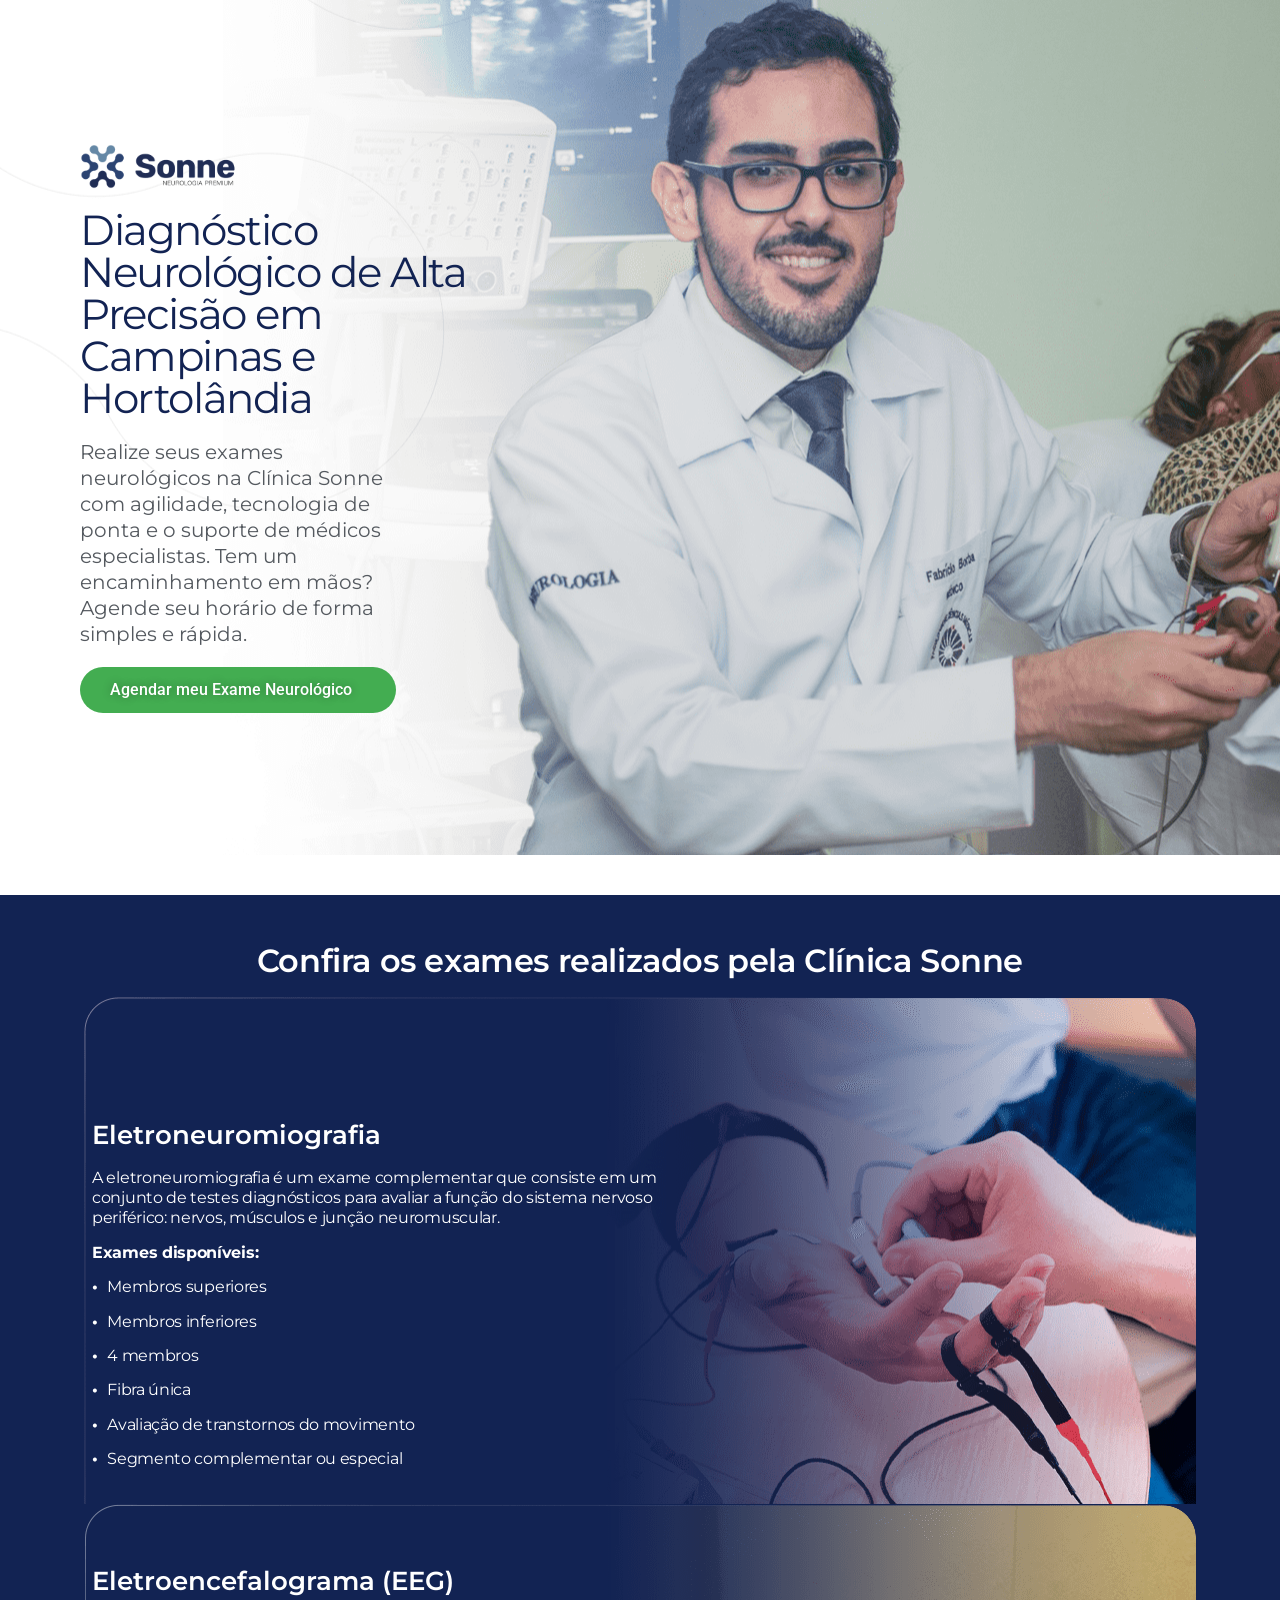
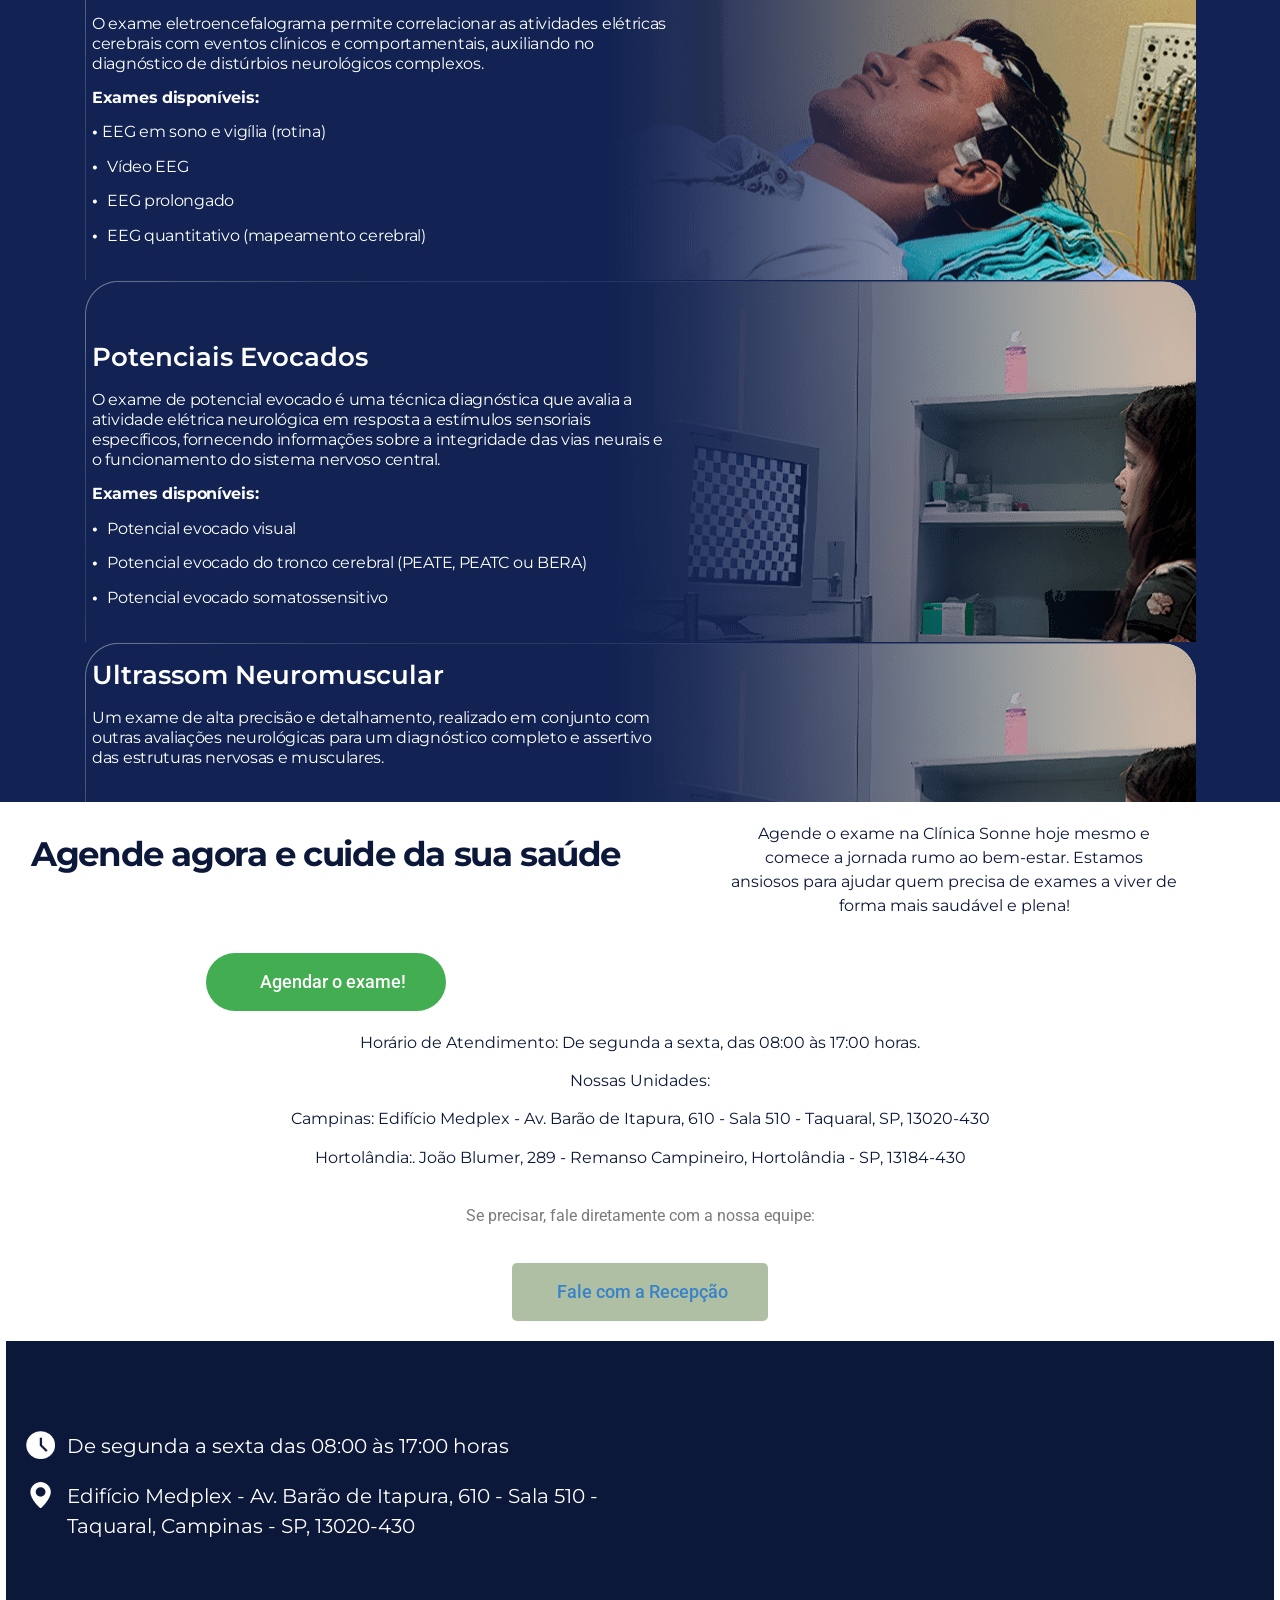
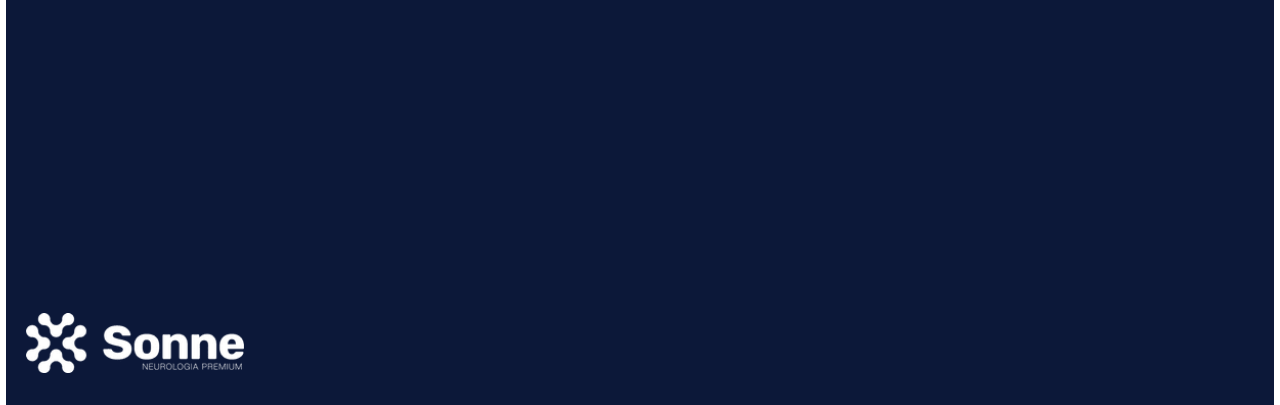
==== index.html @ cab3fb75 "Initial commit - Sonne Exames website" ====
<!DOCTYPE html>

<html dir="ltr" lang="pt-BR" prefix="og: https://ogp.me/ns#">
<head><meta charset="utf-8"/><script>if(navigator.userAgent.match(/MSIE|Internet Explorer/i)||navigator.userAgent.match(/Trident\/7\..*?rv:11/i)){var href=document.location.href;if(!href.match(/[?&]nowprocket/)){if(href.indexOf("?")==-1){if(href.indexOf("#")==-1){document.location.href=href+"?nowprocket=1"}else{document.location.href=href.replace("#","?nowprocket=1#")}}else{if(href.indexOf("#")==-1){document.location.href=href+"&nowprocket=1"}else{document.location.href=href.replace("#","&nowprocket=1#")}}}}</script><script>(()=>{class RocketLazyLoadScripts{constructor(){this.v="2.0.3",this.userEvents=["keydown","keyup","mousedown","mouseup","mousemove","mouseover","mouseenter","mouseout","mouseleave","touchmove","touchstart","touchend","touchcancel","wheel","click","dblclick","input","visibilitychange"],this.attributeEvents=["onblur","onclick","oncontextmenu","ondblclick","onfocus","onmousedown","onmouseenter","onmouseleave","onmousemove","onmouseout","onmouseover","onmouseup","onmousewheel","onscroll","onsubmit"]}async t(){this.i(),this.o(),/iP(ad|hone)/.test(navigator.userAgent)&&this.h(),this.u(),this.l(this),this.m(),this.k(this),this.p(this),this._(),await Promise.all([this.R(),this.L()]),this.lastBreath=Date.now(),this.S(this),this.P(),this.D(),this.O(),this.M(),await this.C(this.delayedScripts.normal),await this.C(this.delayedScripts.defer),await this.C(this.delayedScripts.async),this.F("domReady"),await this.T(),await this.j(),await this.I(),this.F("windowLoad"),await this.A(),window.dispatchEvent(new Event("rocket-allScriptsLoaded")),this.everythingLoaded=!0,this.lastTouchEnd&&await new Promise((t=>setTimeout(t,500-Date.now()+this.lastTouchEnd))),this.H(),this.F("all"),this.U(),this.W()}i(){this.CSPIssue=sessionStorage.getItem("rocketCSPIssue"),document.addEventListener("securitypolicyviolation",(t=>{this.CSPIssue||"script-src-elem"!==t.violatedDirective||"data"!==t.blockedURI||(this.CSPIssue=!0,sessionStorage.setItem("rocketCSPIssue",!0))}),{isRocket:!0})}o(){window.addEventListener("pageshow",(t=>{this.persisted=t.persisted,this.realWindowLoadedFired=!0}),{isRocket:!0}),window.addEventListener("pagehide",(()=>{this.onFirstUserAction=null}),{isRocket:!0})}h(){let t;function e(e){t=e}window.addEventListener("touchstart",e,{isRocket:!0}),window.addEventListener("touchend",(function i(o){Math.abs(o.changedTouches[0].pageX-t.changedTouches[0].pageX)<10&&Math.abs(o.changedTouches[0].pageY-t.changedTouches[0].pageY)<10&&o.timeStamp-t.timeStamp<200&&(o.target.dispatchEvent(new PointerEvent("click",{target:o.target,bubbles:!0,cancelable:!0,detail:1})),event.preventDefault(),window.removeEventListener("touchstart",e,{isRocket:!0}),window.removeEventListener("touchend",i,{isRocket:!0}))}),{isRocket:!0})}q(t){this.userActionTriggered||("mousemove"!==t.type||this.firstMousemoveIgnored?"keyup"===t.type||"mouseover"===t.type||"mouseout"===t.type||(this.userActionTriggered=!0,this.onFirstUserAction&&this.onFirstUserAction()):this.firstMousemoveIgnored=!0),"click"===t.type&&t.preventDefault(),this.savedUserEvents.length>0&&(t.stopPropagation(),t.stopImmediatePropagation()),"touchstart"===this.lastEvent&&"touchend"===t.type&&(this.lastTouchEnd=Date.now()),"click"===t.type&&(this.lastTouchEnd=0),this.lastEvent=t.type,this.savedUserEvents.push(t)}u(){this.savedUserEvents=[],this.userEventHandler=this.q.bind(this),this.userEvents.forEach((t=>window.addEventListener(t,this.userEventHandler,{passive:!1,isRocket:!0})))}U(){this.userEvents.forEach((t=>window.removeEventListener(t,this.userEventHandler,{passive:!1,isRocket:!0}))),this.savedUserEvents.forEach((t=>{t.target.dispatchEvent(new window[t.constructor.name](t.type,t))}))}m(){this.eventsMutationObserver=new MutationObserver((t=>{const e="return false";for(const i of t){if("attributes"===i.type){const t=i.target.getAttribute(i.attributeName);t&&t!==e&&(i.target.setAttribute("data-rocket-"+i.attributeName,t),i.target["rocket"+i.attributeName]=new Function("event",t),i.target.setAttribute(i.attributeName,e))}"childList"===i.type&&i.addedNodes.forEach((t=>{if(t.nodeType===Node.ELEMENT_NODE)for(const i of t.attributes)this.attributeEvents.includes(i.name)&&i.value&&""!==i.value&&(t.setAttribute("data-rocket-"+i.name,i.value),t["rocket"+i.name]=new Function("event",i.value),t.setAttribute(i.name,e))}))}})),this.eventsMutationObserver.observe(document,{subtree:!0,childList:!0,attributeFilter:this.attributeEvents})}H(){this.eventsMutationObserver.disconnect(),this.attributeEvents.forEach((t=>{document.querySelectorAll("[data-rocket-"+t+"]").forEach((e=>{e.setAttribute(t,e.getAttribute("data-rocket-"+t)),e.removeAttribute("data-rocket-"+t)}))}))}k(t){Object.defineProperty(HTMLElement.prototype,"onclick",{get(){return this.rocketonclick||null},set(e){this.rocketonclick=e,this.setAttribute(t.everythingLoaded?"onclick":"data-rocket-onclick","this.rocketonclick(event)")}})}S(t){function e(e,i){let o=e[i];e[i]=null,Object.defineProperty(e,i,{get:()=>o,set(s){t.everythingLoaded?o=s:e["rocket"+i]=o=s}})}e(document,"onreadystatechange"),e(window,"onload"),e(window,"onpageshow");try{Object.defineProperty(document,"readyState",{get:()=>t.rocketReadyState,set(e){t.rocketReadyState=e},configurable:!0}),document.readyState="loading"}catch(t){console.log("WPRocket DJE readyState conflict, bypassing")}}l(t){this.originalAddEventListener=EventTarget.prototype.addEventListener,this.originalRemoveEventListener=EventTarget.prototype.removeEventListener,this.savedEventListeners=[],EventTarget.prototype.addEventListener=function(e,i,o){o&&o.isRocket||!t.B(e,this)&&!t.userEvents.includes(e)||t.B(e,this)&&!t.userActionTriggered||e.startsWith("rocket-")||t.everythingLoaded?t.originalAddEventListener.call(this,e,i,o):t.savedEventListeners.push({target:this,remove:!1,type:e,func:i,options:o})},EventTarget.prototype.removeEventListener=function(e,i,o){o&&o.isRocket||!t.B(e,this)&&!t.userEvents.includes(e)||t.B(e,this)&&!t.userActionTriggered||e.startsWith("rocket-")||t.everythingLoaded?t.originalRemoveEventListener.call(this,e,i,o):t.savedEventListeners.push({target:this,remove:!0,type:e,func:i,options:o})}}F(t){"all"===t&&(EventTarget.prototype.addEventListener=this.originalAddEventListener,EventTarget.prototype.removeEventListener=this.originalRemoveEventListener),this.savedEventListeners=this.savedEventListeners.filter((e=>{let i=e.type,o=e.target||window;return"domReady"===t&&"DOMContentLoaded"!==i&&"readystatechange"!==i||("windowLoad"===t&&"load"!==i&&"readystatechange"!==i&&"pageshow"!==i||(this.B(i,o)&&(i="rocket-"+i),e.remove?o.removeEventListener(i,e.func,e.options):o.addEventListener(i,e.func,e.options),!1))}))}p(t){let e;function i(e){return t.everythingLoaded?e:e.split(" ").map((t=>"load"===t||t.startsWith("load.")?"rocket-jquery-load":t)).join(" ")}function o(o){function s(e){const s=o.fn[e];o.fn[e]=o.fn.init.prototype[e]=function(){return this[0]===window&&t.userActionTriggered&&("string"==typeof arguments[0]||arguments[0]instanceof String?arguments[0]=i(arguments[0]):"object"==typeof arguments[0]&&Object.keys(arguments[0]).forEach((t=>{const e=arguments[0][t];delete arguments[0][t],arguments[0][i(t)]=e}))),s.apply(this,arguments),this}}if(o&&o.fn&&!t.allJQueries.includes(o)){const e={DOMContentLoaded:[],"rocket-DOMContentLoaded":[]};for(const t in e)document.addEventListener(t,(()=>{e[t].forEach((t=>t()))}),{isRocket:!0});o.fn.ready=o.fn.init.prototype.ready=function(i){function s(){parseInt(o.fn.jquery)>2?setTimeout((()=>i.bind(document)(o))):i.bind(document)(o)}return t.realDomReadyFired?!t.userActionTriggered||t.fauxDomReadyFired?s():e["rocket-DOMContentLoaded"].push(s):e.DOMContentLoaded.push(s),o([])},s("on"),s("one"),s("off"),t.allJQueries.push(o)}e=o}t.allJQueries=[],o(window.jQuery),Object.defineProperty(window,"jQuery",{get:()=>e,set(t){o(t)}})}P(){const t=new Map;document.write=document.writeln=function(e){const i=document.currentScript,o=document.createRange(),s=i.parentElement;let n=t.get(i);void 0===n&&(n=i.nextSibling,t.set(i,n));const c=document.createDocumentFragment();o.setStart(c,0),c.appendChild(o.createContextualFragment(e)),s.insertBefore(c,n)}}async R(){return new Promise((t=>{this.userActionTriggered?t():this.onFirstUserAction=t}))}async L(){return new Promise((t=>{document.addEventListener("DOMContentLoaded",(()=>{this.realDomReadyFired=!0,t()}),{isRocket:!0})}))}async I(){return this.realWindowLoadedFired?Promise.resolve():new Promise((t=>{window.addEventListener("load",t,{isRocket:!0})}))}M(){this.pendingScripts=[];this.scriptsMutationObserver=new MutationObserver((t=>{for(const e of t)e.addedNodes.forEach((t=>{"SCRIPT"!==t.tagName||t.noModule||t.isWPRocket||this.pendingScripts.push({script:t,promise:new Promise((e=>{const i=()=>{const i=this.pendingScripts.findIndex((e=>e.script===t));i>=0&&this.pendingScripts.splice(i,1),e()};t.addEventListener("load",i,{isRocket:!0}),t.addEventListener("error",i,{isRocket:!0}),setTimeout(i,1e3)}))})}))})),this.scriptsMutationObserver.observe(document,{childList:!0,subtree:!0})}async j(){await this.J(),this.pendingScripts.length?(await this.pendingScripts[0].promise,await this.j()):this.scriptsMutationObserver.disconnect()}D(){this.delayedScripts={normal:[],async:[],defer:[]},document.querySelectorAll("script[type$=rocketlazyloadscript]").forEach((t=>{t.hasAttribute("data-rocket-src")?t.hasAttribute("async")&&!1!==t.async?this.delayedScripts.async.push(t):t.hasAttribute("defer")&&!1!==t.defer||"module"===t.getAttribute("data-rocket-type")?this.delayedScripts.defer.push(t):this.delayedScripts.normal.push(t):this.delayedScripts.normal.push(t)}))}async _(){await this.L();let t=[];document.querySelectorAll("script[type$=rocketlazyloadscript][data-rocket-src]").forEach((e=>{let i=e.getAttribute("data-rocket-src");if(i&&!i.startsWith("data:")){i.startsWith("//")&&(i=location.protocol+i);try{const o=new URL(i).origin;o!==location.origin&&t.push({src:o,crossOrigin:e.crossOrigin||"module"===e.getAttribute("data-rocket-type")})}catch(t){}}})),t=[...new Map(t.map((t=>[JSON.stringify(t),t]))).values()],this.N(t,"preconnect")}async $(t){if(await this.G(),!0!==t.noModule||!("noModule"in HTMLScriptElement.prototype))return new Promise((e=>{let i;function o(){(i||t).setAttribute("data-rocket-status","executed"),e()}try{if(navigator.userAgent.includes("Firefox/")||""===navigator.vendor||this.CSPIssue)i=document.createElement("script"),[...t.attributes].forEach((t=>{let e=t.nodeName;"type"!==e&&("data-rocket-type"===e&&(e="type"),"data-rocket-src"===e&&(e="src"),i.setAttribute(e,t.nodeValue))})),t.text&&(i.text=t.text),t.nonce&&(i.nonce=t.nonce),i.hasAttribute("src")?(i.addEventListener("load",o,{isRocket:!0}),i.addEventListener("error",(()=>{i.setAttribute("data-rocket-status","failed-network"),e()}),{isRocket:!0}),setTimeout((()=>{i.isConnected||e()}),1)):(i.text=t.text,o()),i.isWPRocket=!0,t.parentNode.replaceChild(i,t);else{const i=t.getAttribute("data-rocket-type"),s=t.getAttribute("data-rocket-src");i?(t.type=i,t.removeAttribute("data-rocket-type")):t.removeAttribute("type"),t.addEventListener("load",o,{isRocket:!0}),t.addEventListener("error",(i=>{this.CSPIssue&&i.target.src.startsWith("data:")?(console.log("WPRocket: CSP fallback activated"),t.removeAttribute("src"),this.$(t).then(e)):(t.setAttribute("data-rocket-status","failed-network"),e())}),{isRocket:!0}),s?(t.fetchPriority="high",t.removeAttribute("data-rocket-src"),t.src=s):t.src="data:text/javascript;base64,"+window.btoa(unescape(encodeURIComponent(t.text)))}}catch(i){t.setAttribute("data-rocket-status","failed-transform"),e()}}));t.setAttribute("data-rocket-status","skipped")}async C(t){const e=t.shift();return e?(e.isConnected&&await this.$(e),this.C(t)):Promise.resolve()}O(){this.N([...this.delayedScripts.normal,...this.delayedScripts.defer,...this.delayedScripts.async],"preload")}N(t,e){this.trash=this.trash||[];let i=!0;var o=document.createDocumentFragment();t.forEach((t=>{const s=t.getAttribute&&t.getAttribute("data-rocket-src")||t.src;if(s&&!s.startsWith("data:")){const n=document.createElement("link");n.href=s,n.rel=e,"preconnect"!==e&&(n.as="script",n.fetchPriority=i?"high":"low"),t.getAttribute&&"module"===t.getAttribute("data-rocket-type")&&(n.crossOrigin=!0),t.crossOrigin&&(n.crossOrigin=t.crossOrigin),t.integrity&&(n.integrity=t.integrity),t.nonce&&(n.nonce=t.nonce),o.appendChild(n),this.trash.push(n),i=!1}})),document.head.appendChild(o)}W(){this.trash.forEach((t=>t.remove()))}async T(){try{document.readyState="interactive"}catch(t){}this.fauxDomReadyFired=!0;try{await this.G(),document.dispatchEvent(new Event("rocket-readystatechange")),await this.G(),document.rocketonreadystatechange&&document.rocketonreadystatechange(),await this.G(),document.dispatchEvent(new Event("rocket-DOMContentLoaded")),await this.G(),window.dispatchEvent(new Event("rocket-DOMContentLoaded"))}catch(t){console.error(t)}}async A(){try{document.readyState="complete"}catch(t){}try{await this.G(),document.dispatchEvent(new Event("rocket-readystatechange")),await this.G(),document.rocketonreadystatechange&&document.rocketonreadystatechange(),await this.G(),window.dispatchEvent(new Event("rocket-load")),await this.G(),window.rocketonload&&window.rocketonload(),await this.G(),this.allJQueries.forEach((t=>t(window).trigger("rocket-jquery-load"))),await this.G();const t=new Event("rocket-pageshow");t.persisted=this.persisted,window.dispatchEvent(t),await this.G(),window.rocketonpageshow&&window.rocketonpageshow({persisted:this.persisted})}catch(t){console.error(t)}}async G(){Date.now()-this.lastBreath>45&&(await this.J(),this.lastBreath=Date.now())}async J(){return document.hidden?new Promise((t=>setTimeout(t))):new Promise((t=>requestAnimationFrame(t)))}B(t,e){return e===document&&"readystatechange"===t||(e===document&&"DOMContentLoaded"===t||(e===window&&"DOMContentLoaded"===t||(e===window&&"load"===t||e===window&&"pageshow"===t)))}static run(){(new RocketLazyLoadScripts).t()}}RocketLazyLoadScripts.run()})();</script>
<title>Exames – Clínica Sonne1 - Clínica Sonne</title><link as="image" data-rocket-preload="" fetchpriority="high" href="assets/images/5af950d3-bg_1000000000000000000028.png" rel="preload"/><link as="style" data-rocket-preload="" href="assets/css/css_family_Roboto_100_100italic_20.css" rel="preload"/><link href="assets/css/css_family_Roboto_100_100italic_20.css" media="print" onload="this.media='all'" rel="stylesheet"/><noscript><link href="assets/css/css_family_Roboto_100_100italic_20.css" rel="stylesheet"/></noscript>
<!-- All in One SEO 4.9.6.2 - aioseo.com -->
<meta content="A HORA DE SER CUIDADA: Agende o exame neurológico Com o encaminhamento médico em mãos, você já está no caminho certo na clínica Sonne. Agendar exame! [rank_math_breadcrumb] A saúde não pode esperar Na Clínica Sonne, estamos comprometidos em fornecer atendimento médico excepcional e abrangente para toda a família. Com uma equipe altamente qualificada e especializada," name="description"/>
<meta content="max-image-preview:large" name="robots"/>
<meta content="CMY68oUdwRSuhw-gOk4AWP-N3a6IB_A8EeXqqexEMZs" name="google-site-verification"/>
<link href="assets/other/index.html" rel="canonical"/>
<meta content="All in One SEO (AIOSEO) 4.9.6.2" name="generator"/>
<meta content="pt_BR" property="og:locale"/>
<meta content="Clínica Sonne - Neurologia Premium" property="og:site_name"/>
<meta content="article" property="og:type"/>
<meta content="Exames – Clínica Sonne1 - Clínica Sonne" property="og:title"/>
<meta content="A HORA DE SER CUIDADA: Agende o exame neurológico Com o encaminhamento médico em mãos, você já está no caminho certo na clínica Sonne. Agendar exame! [rank_math_breadcrumb] A saúde não pode esperar Na Clínica Sonne, estamos comprometidos em fornecer atendimento médico excepcional e abrangente para toda a família. Com uma equipe altamente qualificada e especializada," property="og:description"/>
<meta content="https://clinicasonne.com.br/exames-sonne/" property="og:url"/>
<meta content="2025-01-22T18:11:51+00:00" property="article:published_time"/>
<meta content="2025-04-02T04:49:32+00:00" property="article:modified_time"/>
<meta content="https://www.facebook.com/profile.php?id=100091332262506" property="article:publisher"/>
<meta content="summary_large_image" name="twitter:card"/>
<meta content="Exames – Clínica Sonne1 - Clínica Sonne" name="twitter:title"/>
<meta content="A HORA DE SER CUIDADA: Agende o exame neurológico Com o encaminhamento médico em mãos, você já está no caminho certo na clínica Sonne. Agendar exame! [rank_math_breadcrumb] A saúde não pode esperar Na Clínica Sonne, estamos comprometidos em fornecer atendimento médico excepcional e abrangente para toda a família. Com uma equipe altamente qualificada e especializada," name="twitter:description"/>
<script class="aioseo-schema" type="application/ld+json">
			{"@context":"https:\/\/schema.org","@graph":[{"@type":"BreadcrumbList","@id":"https:\/\/clinicasonne.com.br\/exames-sonne\/#breadcrumblist","itemListElement":[{"@type":"ListItem","@id":"https:\/\/clinicasonne.com.br#listItem","position":1,"name":"Home","item":"https:\/\/clinicasonne.com.br","nextItem":{"@type":"ListItem","@id":"https:\/\/clinicasonne.com.br\/exames-sonne\/#listItem","name":"Exames &#8211; Cl\u00ednica Sonne1"}},{"@type":"ListItem","@id":"https:\/\/clinicasonne.com.br\/exames-sonne\/#listItem","position":2,"name":"Exames &#8211; Cl\u00ednica Sonne1","previousItem":{"@type":"ListItem","@id":"https:\/\/clinicasonne.com.br#listItem","name":"Home"}}]},{"@type":"Organization","@id":"https:\/\/clinicasonne.com.br\/#organization","name":"Cl\u00ednica Sonne","description":"Neurologia Premium","url":"https:\/\/clinicasonne.com.br\/","telephone":"+5519996283086","sameAs":["https:\/\/www.facebook.com\/profile.php?id=100091332262506","https:\/\/www.instagram.com\/clinicasonne\/","https:\/\/www.youtube.com\/@ClinicaSonne","https:\/\/www.linkedin.com\/in\/fabrcio-castro-de-borba-76670728\/"]},{"@type":"WebPage","@id":"https:\/\/clinicasonne.com.br\/exames-sonne\/#webpage","url":"https:\/\/clinicasonne.com.br\/exames-sonne\/","name":"Exames \u2013 Cl\u00ednica Sonne1 - Cl\u00ednica Sonne","description":"A HORA DE SER CUIDADA: Agende o exame neurol\u00f3gico Com o encaminhamento m\u00e9dico em m\u00e3os, voc\u00ea j\u00e1 est\u00e1 no caminho certo na cl\u00ednica Sonne. Agendar exame! [rank_math_breadcrumb] A sa\u00fade n\u00e3o pode esperar Na Cl\u00ednica Sonne, estamos comprometidos em fornecer atendimento m\u00e9dico excepcional e abrangente para toda a fam\u00edlia. Com uma equipe altamente qualificada e especializada,","inLanguage":"pt-BR","isPartOf":{"@id":"https:\/\/clinicasonne.com.br\/#website"},"breadcrumb":{"@id":"https:\/\/clinicasonne.com.br\/exames-sonne\/#breadcrumblist"},"datePublished":"2025-01-22T15:11:51-03:00","dateModified":"2025-04-02T01:49:32-03:00"},{"@type":"WebSite","@id":"https:\/\/clinicasonne.com.br\/#website","url":"https:\/\/clinicasonne.com.br\/","name":"Cl\u00ednica Sonne","description":"Neurologia Premium","inLanguage":"pt-BR","publisher":{"@id":"https:\/\/clinicasonne.com.br\/#organization"}}]}
		</script>
<!-- All in One SEO -->
<!-- Google Tag Manager for WordPress by gtm4wp.com -->
<script data-cfasync="false" data-pagespeed-no-defer="">
	var gtm4wp_datalayer_name = "dataLayer";
	var dataLayer = dataLayer || [];
</script>
<!-- End Google Tag Manager for WordPress by gtm4wp.com --><!-- Tag do Google (gtag.js) modo de consentimento dataLayer adicionado pelo Site Kit -->
<script id="google_gtagjs-js-consent-mode-data-layer" type="rocketlazyloadscript">
window.dataLayer = window.dataLayer || [];function gtag(){dataLayer.push(arguments);}
gtag('consent', 'default', {"ad_personalization":"denied","ad_storage":"denied","ad_user_data":"denied","analytics_storage":"denied","functionality_storage":"denied","security_storage":"denied","personalization_storage":"denied","region":["AT","BE","BG","CH","CY","CZ","DE","DK","EE","ES","FI","FR","GB","GR","HR","HU","IE","IS","IT","LI","LT","LU","LV","MT","NL","NO","PL","PT","RO","SE","SI","SK"],"wait_for_update":500});
window._googlesitekitConsentCategoryMap = {"statistics":["analytics_storage"],"marketing":["ad_storage","ad_user_data","ad_personalization"],"functional":["functionality_storage","security_storage"],"preferences":["personalization_storage"]};
window._googlesitekitConsents = {"ad_personalization":"denied","ad_storage":"denied","ad_user_data":"denied","analytics_storage":"denied","functionality_storage":"denied","security_storage":"denied","personalization_storage":"denied","region":["AT","BE","BG","CH","CY","CZ","DE","DK","EE","ES","FI","FR","GB","GR","HR","HU","IE","IS","IT","LI","LT","LU","LV","MT","NL","NO","PL","PT","RO","SE","SI","SK"],"wait_for_update":500};
</script>
<!-- Fim da tag do Google (gtag.js) modo de consentimento dataLayer adicionado pelo Site Kit -->
<script type="rocketlazyloadscript">
		(function(){
			window.ecsSchemeConfig={systemAuto:false};
			var m=document.cookie.match(/(?:^|;\s*)ecs_color_scheme=([^;]+)/);
			if(m&&m[1]==='alt'){
				document.documentElement.setAttribute('data-ecs-scheme','alt');
			}else if(!m&&false){
				if(window.matchMedia&&window.matchMedia('(prefers-color-scheme:dark)').matches){
					document.documentElement.setAttribute('data-ecs-scheme','alt');
				}
			}
		})();
		</script>
<link href="https://www.googletagmanager.com" rel="dns-prefetch"/>
<link crossorigin="" href="https://fonts.gstatic.com" rel="preconnect"/>
<link href="assets/other/index" rel="alternate" title="Feed para Clínica Sonne »" type="application/rss+xml"/>
<link href="assets/other/index" rel="alternate" title="Feed de comentários para Clínica Sonne »" type="application/rss+xml"/>
<link href="assets/other/embed_url_https___clinicasonne_com_b" rel="alternate" title="oEmbed (JSON)" type="application/json+oembed"/>
<link href="assets/other/embed_url_https___clinicasonne_com_b" rel="alternate" title="oEmbed (XML)" type="text/xml+oembed"/>
<style id="wp-img-auto-sizes-contain-inline-css">
img:is([sizes=auto i],[sizes^="auto," i]){contain-intrinsic-size:3000px 1500px}
/*# sourceURL=wp-img-auto-sizes-contain-inline-css */
</style>
<style id="wp-emoji-styles-inline-css">

	img.wp-smiley, img.emoji {
		display: inline !important;
		border: none !important;
		box-shadow: none !important;
		height: 1em !important;
		width: 1em !important;
		margin: 0 0.07em !important;
		vertical-align: -0.1em !important;
		background: none !important;
		padding: 0 !important;
	}
/*# sourceURL=wp-emoji-styles-inline-css */
</style>
<style id="classic-theme-styles-inline-css">
/*! This file is auto-generated */
.wp-block-button__link{color:#fff;background-color:#32373c;border-radius:9999px;box-shadow:none;text-decoration:none;padding:calc(.667em + 2px) calc(1.333em + 2px);font-size:1.125em}.wp-block-file__button{background:#32373c;color:#fff;text-decoration:none}
/*# sourceURL=/wp-includes/css/classic-themes.min.css */
</style>
<link data-minify="1" href="assets/css/global.e90f6d47_ver_1782867811.css" id="aioseo/css/src/vue/standalone/blocks/table-of-contents/global.scss-css" media="all" rel="stylesheet"/>
<link data-minify="1" href="assets/css/style_ver_1782867811.css" id="nta-css-popup-css" media="all" rel="stylesheet"/>
<style id="global-styles-inline-css">
:root{--wp--preset--aspect-ratio--square: 1;--wp--preset--aspect-ratio--4-3: 4/3;--wp--preset--aspect-ratio--3-4: 3/4;--wp--preset--aspect-ratio--3-2: 3/2;--wp--preset--aspect-ratio--2-3: 2/3;--wp--preset--aspect-ratio--16-9: 16/9;--wp--preset--aspect-ratio--9-16: 9/16;--wp--preset--color--black: #000000;--wp--preset--color--cyan-bluish-gray: #abb8c3;--wp--preset--color--white: #ffffff;--wp--preset--color--pale-pink: #f78da7;--wp--preset--color--vivid-red: #cf2e2e;--wp--preset--color--luminous-vivid-orange: #ff6900;--wp--preset--color--luminous-vivid-amber: #fcb900;--wp--preset--color--light-green-cyan: #7bdcb5;--wp--preset--color--vivid-green-cyan: #00d084;--wp--preset--color--pale-cyan-blue: #8ed1fc;--wp--preset--color--vivid-cyan-blue: #0693e3;--wp--preset--color--vivid-purple: #9b51e0;--wp--preset--gradient--vivid-cyan-blue-to-vivid-purple: linear-gradient(135deg,rgb(6,147,227) 0%,rgb(155,81,224) 100%);--wp--preset--gradient--light-green-cyan-to-vivid-green-cyan: linear-gradient(135deg,rgb(122,220,180) 0%,rgb(0,208,130) 100%);--wp--preset--gradient--luminous-vivid-amber-to-luminous-vivid-orange: linear-gradient(135deg,rgb(252,185,0) 0%,rgb(255,105,0) 100%);--wp--preset--gradient--luminous-vivid-orange-to-vivid-red: linear-gradient(135deg,rgb(255,105,0) 0%,rgb(207,46,46) 100%);--wp--preset--gradient--very-light-gray-to-cyan-bluish-gray: linear-gradient(135deg,rgb(238,238,238) 0%,rgb(169,184,195) 100%);--wp--preset--gradient--cool-to-warm-spectrum: linear-gradient(135deg,rgb(74,234,220) 0%,rgb(151,120,209) 20%,rgb(207,42,186) 40%,rgb(238,44,130) 60%,rgb(251,105,98) 80%,rgb(254,248,76) 100%);--wp--preset--gradient--blush-light-purple: linear-gradient(135deg,rgb(255,206,236) 0%,rgb(152,150,240) 100%);--wp--preset--gradient--blush-bordeaux: linear-gradient(135deg,rgb(254,205,165) 0%,rgb(254,45,45) 50%,rgb(107,0,62) 100%);--wp--preset--gradient--luminous-dusk: linear-gradient(135deg,rgb(255,203,112) 0%,rgb(199,81,192) 50%,rgb(65,88,208) 100%);--wp--preset--gradient--pale-ocean: linear-gradient(135deg,rgb(255,245,203) 0%,rgb(182,227,212) 50%,rgb(51,167,181) 100%);--wp--preset--gradient--electric-grass: linear-gradient(135deg,rgb(202,248,128) 0%,rgb(113,206,126) 100%);--wp--preset--gradient--midnight: linear-gradient(135deg,rgb(2,3,129) 0%,rgb(40,116,252) 100%);--wp--preset--font-size--small: 13px;--wp--preset--font-size--medium: 20px;--wp--preset--font-size--large: 36px;--wp--preset--font-size--x-large: 42px;--wp--preset--spacing--20: 0.44rem;--wp--preset--spacing--30: 0.67rem;--wp--preset--spacing--40: 1rem;--wp--preset--spacing--50: 1.5rem;--wp--preset--spacing--60: 2.25rem;--wp--preset--spacing--70: 3.38rem;--wp--preset--spacing--80: 5.06rem;--wp--preset--shadow--natural: 6px 6px 9px rgba(0, 0, 0, 0.2);--wp--preset--shadow--deep: 12px 12px 50px rgba(0, 0, 0, 0.4);--wp--preset--shadow--sharp: 6px 6px 0px rgba(0, 0, 0, 0.2);--wp--preset--shadow--outlined: 6px 6px 0px -3px rgb(255, 255, 255), 6px 6px rgb(0, 0, 0);--wp--preset--shadow--crisp: 6px 6px 0px rgb(0, 0, 0);}:where(body) { margin: 0; }:where(.is-layout-flex){gap: 0.5em;}:where(.is-layout-grid){gap: 0.5em;}body .is-layout-flex{display: flex;}.is-layout-flex{flex-wrap: wrap;align-items: center;}.is-layout-flex > :is(*, div){margin: 0;}body .is-layout-grid{display: grid;}.is-layout-grid > :is(*, div){margin: 0;}body{padding-top: 0px;padding-right: 0px;padding-bottom: 0px;padding-left: 0px;}:root :where(.wp-element-button, .wp-block-button__link){background-color: #32373c;border-width: 0;color: #fff;font-family: inherit;font-size: inherit;font-style: inherit;font-weight: inherit;letter-spacing: inherit;line-height: inherit;padding-top: calc(0.667em + 2px);padding-right: calc(1.333em + 2px);padding-bottom: calc(0.667em + 2px);padding-left: calc(1.333em + 2px);text-decoration: none;text-transform: inherit;}.has-black-color{color: var(--wp--preset--color--black) !important;}.has-cyan-bluish-gray-color{color: var(--wp--preset--color--cyan-bluish-gray) !important;}.has-white-color{color: var(--wp--preset--color--white) !important;}.has-pale-pink-color{color: var(--wp--preset--color--pale-pink) !important;}.has-vivid-red-color{color: var(--wp--preset--color--vivid-red) !important;}.has-luminous-vivid-orange-color{color: var(--wp--preset--color--luminous-vivid-orange) !important;}.has-luminous-vivid-amber-color{color: var(--wp--preset--color--luminous-vivid-amber) !important;}.has-light-green-cyan-color{color: var(--wp--preset--color--light-green-cyan) !important;}.has-vivid-green-cyan-color{color: var(--wp--preset--color--vivid-green-cyan) !important;}.has-pale-cyan-blue-color{color: var(--wp--preset--color--pale-cyan-blue) !important;}.has-vivid-cyan-blue-color{color: var(--wp--preset--color--vivid-cyan-blue) !important;}.has-vivid-purple-color{color: var(--wp--preset--color--vivid-purple) !important;}.has-black-background-color{background-color: var(--wp--preset--color--black) !important;}.has-cyan-bluish-gray-background-color{background-color: var(--wp--preset--color--cyan-bluish-gray) !important;}.has-white-background-color{background-color: var(--wp--preset--color--white) !important;}.has-pale-pink-background-color{background-color: var(--wp--preset--color--pale-pink) !important;}.has-vivid-red-background-color{background-color: var(--wp--preset--color--vivid-red) !important;}.has-luminous-vivid-orange-background-color{background-color: var(--wp--preset--color--luminous-vivid-orange) !important;}.has-luminous-vivid-amber-background-color{background-color: var(--wp--preset--color--luminous-vivid-amber) !important;}.has-light-green-cyan-background-color{background-color: var(--wp--preset--color--light-green-cyan) !important;}.has-vivid-green-cyan-background-color{background-color: var(--wp--preset--color--vivid-green-cyan) !important;}.has-pale-cyan-blue-background-color{background-color: var(--wp--preset--color--pale-cyan-blue) !important;}.has-vivid-cyan-blue-background-color{background-color: var(--wp--preset--color--vivid-cyan-blue) !important;}.has-vivid-purple-background-color{background-color: var(--wp--preset--color--vivid-purple) !important;}.has-black-border-color{border-color: var(--wp--preset--color--black) !important;}.has-cyan-bluish-gray-border-color{border-color: var(--wp--preset--color--cyan-bluish-gray) !important;}.has-white-border-color{border-color: var(--wp--preset--color--white) !important;}.has-pale-pink-border-color{border-color: var(--wp--preset--color--pale-pink) !important;}.has-vivid-red-border-color{border-color: var(--wp--preset--color--vivid-red) !important;}.has-luminous-vivid-orange-border-color{border-color: var(--wp--preset--color--luminous-vivid-orange) !important;}.has-luminous-vivid-amber-border-color{border-color: var(--wp--preset--color--luminous-vivid-amber) !important;}.has-light-green-cyan-border-color{border-color: var(--wp--preset--color--light-green-cyan) !important;}.has-vivid-green-cyan-border-color{border-color: var(--wp--preset--color--vivid-green-cyan) !important;}.has-pale-cyan-blue-border-color{border-color: var(--wp--preset--color--pale-cyan-blue) !important;}.has-vivid-cyan-blue-border-color{border-color: var(--wp--preset--color--vivid-cyan-blue) !important;}.has-vivid-purple-border-color{border-color: var(--wp--preset--color--vivid-purple) !important;}.has-vivid-cyan-blue-to-vivid-purple-gradient-background{background: var(--wp--preset--gradient--vivid-cyan-blue-to-vivid-purple) !important;}.has-light-green-cyan-to-vivid-green-cyan-gradient-background{background: var(--wp--preset--gradient--light-green-cyan-to-vivid-green-cyan) !important;}.has-luminous-vivid-amber-to-luminous-vivid-orange-gradient-background{background: var(--wp--preset--gradient--luminous-vivid-amber-to-luminous-vivid-orange) !important;}.has-luminous-vivid-orange-to-vivid-red-gradient-background{background: var(--wp--preset--gradient--luminous-vivid-orange-to-vivid-red) !important;}.has-very-light-gray-to-cyan-bluish-gray-gradient-background{background: var(--wp--preset--gradient--very-light-gray-to-cyan-bluish-gray) !important;}.has-cool-to-warm-spectrum-gradient-background{background: var(--wp--preset--gradient--cool-to-warm-spectrum) !important;}.has-blush-light-purple-gradient-background{background: var(--wp--preset--gradient--blush-light-purple) !important;}.has-blush-bordeaux-gradient-background{background: var(--wp--preset--gradient--blush-bordeaux) !important;}.has-luminous-dusk-gradient-background{background: var(--wp--preset--gradient--luminous-dusk) !important;}.has-pale-ocean-gradient-background{background: var(--wp--preset--gradient--pale-ocean) !important;}.has-electric-grass-gradient-background{background: var(--wp--preset--gradient--electric-grass) !important;}.has-midnight-gradient-background{background: var(--wp--preset--gradient--midnight) !important;}.has-small-font-size{font-size: var(--wp--preset--font-size--small) !important;}.has-medium-font-size{font-size: var(--wp--preset--font-size--medium) !important;}.has-large-font-size{font-size: var(--wp--preset--font-size--large) !important;}.has-x-large-font-size{font-size: var(--wp--preset--font-size--x-large) !important;}
:root :where(.wp-block-icon svg){width: 24px;}
:where(.wp-block-post-template.is-layout-flex){gap: 1.25em;}:where(.wp-block-post-template.is-layout-grid){gap: 1.25em;}
:where(.wp-block-term-template.is-layout-flex){gap: 1.25em;}:where(.wp-block-term-template.is-layout-grid){gap: 1.25em;}
:where(.wp-block-columns.is-layout-flex){gap: 2em;}:where(.wp-block-columns.is-layout-grid){gap: 2em;}
:root :where(.wp-block-pullquote){font-size: 1.5em;line-height: 1.6;}
/*# sourceURL=global-styles-inline-css */
</style>
<link href="assets/css/style.min_ver_3_0_1.css" id="hello-elementor-css" media="all" rel="stylesheet"/>
<link href="assets/css/theme.min_ver_3_0_1.css" id="hello-elementor-theme-style-css" media="all" rel="stylesheet"/>
<link data-minify="1" href="assets/css/ecs-color-scheme_ver_1782867811.css" id="ecs-color-scheme-css" media="all" rel="stylesheet"/>
<link data-minify="1" href="assets/css/ecs-container-layout_ver_1782867811.css" id="ecs-container-layout-css" media="all" rel="stylesheet"/>
<link data-minify="1" href="assets/css/swiper.min_ver_1782867811.css" id="swiper-css" media="all" rel="stylesheet"/>
<link href="assets/css/e-swiper.min_ver_4_0_7.css" id="e-swiper-css" media="all" rel="stylesheet"/>
<link data-minify="1" href="assets/css/ecs-mobile-menu_ver_1782867811.css" id="ecs-mobile-menu-css" media="all" rel="stylesheet"/>
<link data-minify="1" href="assets/css/ecs-editorial-text_ver_1782867811.css" id="ecs-editorial-text-css" media="all" rel="stylesheet"/>
<link data-minify="1" href="assets/css/elementor-icons.min_ver_1782867811.css" id="elementor-icons-css" media="all" rel="stylesheet"/>
<link href="assets/css/custom-frontend.min_ver_1782867494.css" id="elementor-frontend-css" media="all" rel="stylesheet"/>
<link href="assets/css/post-6_ver_1782867494.css" id="elementor-post-6-css" media="all" rel="stylesheet"/>
<link href="assets/css/custom-pro-frontend.min_ver_1782867494.css" id="elementor-pro-css" media="all" rel="stylesheet"/>
<link href="assets/css/widget-spacer.min_ver_4_0_7.css" id="widget-spacer-css" media="all" rel="stylesheet"/>
<link href="assets/css/widget-image.min_ver_4_0_7.css" id="widget-image-css" media="all" rel="stylesheet"/>
<link href="assets/css/widget-heading.min_ver_4_0_7.css" id="widget-heading-css" media="all" rel="stylesheet"/>
<link href="assets/css/widget-menu-anchor.min_ver_4_0_7.css" id="widget-menu-anchor-css" media="all" rel="stylesheet"/>
<link href="assets/css/custom-widget-icon-box.min_ver_1782867494.css" id="widget-icon-box-css" media="all" rel="stylesheet"/>
<link href="assets/css/custom-widget-image-box.min_ver_1782867494.css" id="widget-image-box-css" media="all" rel="stylesheet"/>
<link href="assets/css/widget-google_maps.min_ver_4_0_7.css" id="widget-google_maps-css" media="all" rel="stylesheet"/>
<link href="assets/css/post-3120_ver_1782871379.css" id="elementor-post-3120-css" media="all" rel="stylesheet"/>
<link data-minify="1" href="assets/css/ecs-style_ver_1782867811.css" id="ecs-styles-css" media="all" rel="stylesheet"/>
<link href="assets/css/post-58_ver_1699831987.css" id="elementor-post-58-css" media="all" rel="stylesheet"/>
<style id="rocket-lazyload-inline-css">
.rll-youtube-player{position:relative;padding-bottom:56.23%;height:0;overflow:hidden;max-width:100%;}.rll-youtube-player:focus-within{outline: 2px solid currentColor;outline-offset: 5px;}.rll-youtube-player iframe{position:absolute;top:0;left:0;width:100%;height:100%;z-index:100;background:0 0}.rll-youtube-player img{bottom:0;display:block;left:0;margin:auto;max-width:100%;width:100%;position:absolute;right:0;top:0;border:none;height:auto;-webkit-transition:.4s all;-moz-transition:.4s all;transition:.4s all}.rll-youtube-player img:hover{-webkit-filter:brightness(75%)}.rll-youtube-player .play{height:100%;width:100%;left:0;top:0;position:absolute;background:url(assets/images/youtube.png) no-repeat center;background-color: transparent !important;cursor:pointer;border:none;}
/*# sourceURL=rocket-lazyload-inline-css */
</style>
<link href="assets/css/fontawesome.min_ver_5_15_3.css" id="elementor-icons-shared-0-css" media="all" rel="stylesheet"/>
<link data-minify="1" href="assets/css/solid.min_ver_1782867811.css" id="elementor-icons-fa-solid-css" media="all" rel="stylesheet"/>
<script data-rocket-defer="" data-rocket-src="assets/js/jquery.min_ver_3_7_1.js" defer="" id="jquery-core-js" type="rocketlazyloadscript"></script>
<script data-rocket-defer="" data-rocket-src="assets/js/jquery-migrate.min_ver_3_4_1.js" defer="" id="jquery-migrate-js" type="rocketlazyloadscript"></script>
<!-- Snippet da tag do Google (gtag.js) adicionado pelo Site Kit -->
<!-- Snippet do Google Analytics adicionado pelo Site Kit -->
<script async="" data-rocket-src="assets/js/js_id_GT-PL9Q9D6.js" id="google_gtagjs-js" type="rocketlazyloadscript"></script>
<script id="google_gtagjs-js-after" type="rocketlazyloadscript">
window.dataLayer = window.dataLayer || [];function gtag(){dataLayer.push(arguments);}
gtag("set","linker",{"domains":["clinicasonne.com.br"]});
gtag("js", new Date());
gtag("set", "developer_id.dZTNiMT", true);
gtag("config", "GT-PL9Q9D6");
//# sourceURL=google_gtagjs-js-after
</script>
<script id="ecs_ajax_load-js-extra">
var ecs_ajax_params = {"ajaxurl":"https://clinicasonne.com.br/wp-admin/admin-ajax.php","posts":"{\"page\":0,\"pagename\":\"exames-sonne\",\"error\":\"\",\"m\":\"\",\"p\":0,\"post_parent\":\"\",\"subpost\":\"\",\"subpost_id\":\"\",\"attachment\":\"\",\"attachment_id\":0,\"name\":\"exames-sonne\",\"page_id\":0,\"second\":\"\",\"minute\":\"\",\"hour\":\"\",\"day\":0,\"monthnum\":0,\"year\":0,\"w\":0,\"category_name\":\"\",\"tag\":\"\",\"cat\":\"\",\"tag_id\":\"\",\"author\":\"\",\"author_name\":\"\",\"feed\":\"\",\"tb\":\"\",\"paged\":0,\"meta_key\":\"\",\"meta_value\":\"\",\"preview\":\"\",\"s\":\"\",\"sentence\":\"\",\"title\":\"\",\"fields\":\"all\",\"menu_order\":\"\",\"embed\":\"\",\"category__in\":[],\"category__not_in\":[],\"category__and\":[],\"post__in\":[],\"post__not_in\":[],\"post_name__in\":[],\"tag__in\":[],\"tag__not_in\":[],\"tag__and\":[],\"tag_slug__in\":[],\"tag_slug__and\":[],\"post_parent__in\":[],\"post_parent__not_in\":[],\"author__in\":[],\"author__not_in\":[],\"search_columns\":[],\"ignore_sticky_posts\":false,\"suppress_filters\":false,\"cache_results\":true,\"update_post_term_cache\":true,\"update_menu_item_cache\":false,\"lazy_load_term_meta\":true,\"update_post_meta_cache\":true,\"post_type\":\"\",\"posts_per_page\":10,\"nopaging\":false,\"comments_per_page\":\"50\",\"no_found_rows\":false,\"order\":\"DESC\"}"};
//# sourceURL=ecs_ajax_load-js-extra
</script>
<script data-minify="1" data-rocket-defer="" data-rocket-src="assets/js/ecs_ajax_pagination_ver_1779200633.js" defer="" id="ecs_ajax_load-js" type="rocketlazyloadscript"></script>
<script data-minify="1" data-rocket-defer="" data-rocket-src="assets/js/ecs_ver_1779200633.js" defer="" id="ecs-script-js" type="rocketlazyloadscript"></script>
<link href="assets/other/index" rel="https://api.w.org/"/><link href="assets/other/3120" rel="alternate" title="JSON" type="application/json"/><link href="assets/other/xmlrpc_rsd.php" rel="EditURI" title="RSD" type="application/rsd+xml"/>
<meta content="Site Kit by Google 1.182.0" name="generator"/><script type="rocketlazyloadscript">(function(w,d,t,r,u){var f,n,i;w[u]=w[u]||[],f=function(){var o={ti:"187178207", enableAutoSpaTracking: true};o.q=w[u],w[u]=new UET(o),w[u].push("pageLoad")},n=d.createElement(t),n.src=r,n.async=1,n.onload=n.onreadystatechange=function(){var s=this.readyState;s&&s!=="loaded"&&s!=="complete"||(f(),n.onload=n.onreadystatechange=null)},i=d.getElementsByTagName(t)[0],i.parentNode.insertBefore(n,i)})(window,document,"script","//bat.bing.com/bat.js","uetq");</script><meta content="eyJyIjoiMTowITc6MCEzMDowIiwibyI6Imh0dHBzOlwvXC9jbGluaWNhc29ubmUuY29tLmJyP3RpLW9ubGluZS11c2Vycy1nb29nbGU9MSZhbXA7cD0lMkZleGFtZXMtc29ubmUlMkYmYW1wO193cG5vbmNlPTQ3NzBjNzRlMmUifQ==" name="ti-site-data"/>
<!-- Google Tag Manager for WordPress by gtm4wp.com -->
<!-- GTM Container placement set to footer -->
<script data-cfasync="false" data-pagespeed-no-defer="">
	var dataLayer_content = {"pagePostType":"page","pagePostType2":"single-page","pagePostAuthor":"webmaster"};
	dataLayer.push( dataLayer_content );
</script>
<script data-cfasync="false" data-pagespeed-no-defer="" type="rocketlazyloadscript">
(function(w,d,s,l,i){w[l]=w[l]||[];w[l].push({'gtm.start':
new Date().getTime(),event:'gtm.js'});var f=d.getElementsByTagName(s)[0],
j=d.createElement(s),dl=l!='dataLayer'?'&l='+l:'';j.async=true;j.src=
'//www.googletagmanager.com/gtm.js?id='+i+dl;f.parentNode.insertBefore(j,f);
})(window,document,'script','dataLayer','GTM-N9T5BCM');
</script>
<!-- End Google Tag Manager for WordPress by gtm4wp.com --><meta content="Elementor 4.0.7; features: additional_custom_breakpoints; settings: css_print_method-external, google_font-enabled, font_display-swap" name="generator"/>
<meta content="BejFQaPzh54HDHYGTYhrch0UwcPD_ZAne2-vX-ySZT8" name="google-site-verification"/>
<style>
				.e-con.e-parent:nth-of-type(n+4):not(.e-lazyloaded):not(.e-no-lazyload),
				.e-con.e-parent:nth-of-type(n+4):not(.e-lazyloaded):not(.e-no-lazyload) * {
					background-image: none !important;
				}
				@media screen and (max-height: 1024px) {
					.e-con.e-parent:nth-of-type(n+3):not(.e-lazyloaded):not(.e-no-lazyload),
					.e-con.e-parent:nth-of-type(n+3):not(.e-lazyloaded):not(.e-no-lazyload) * {
						background-image: none !important;
					}
				}
				@media screen and (max-height: 640px) {
					.e-con.e-parent:nth-of-type(n+2):not(.e-lazyloaded):not(.e-no-lazyload),
					.e-con.e-parent:nth-of-type(n+2):not(.e-lazyloaded):not(.e-no-lazyload) * {
						background-image: none !important;
					}
				}
			</style>
<link href="assets/images/cropped-Sonne-neurologia-premium-logo1-e1682598891960-32x32.webp" rel="icon" sizes="32x32"/>
<link href="assets/images/cropped-Sonne-neurologia-premium-logo1-e1682598891960-192x192.webp" rel="icon" sizes="192x192"/>
<link href="assets/images/cropped-Sonne-neurologia-premium-logo1-e1682598891960-180x180.webp" rel="apple-touch-icon"/>
<meta content="https://clinicasonne.com.br/wp-content/uploads/2023/04/cropped-Sonne-neurologia-premium-logo1-e1682598891960-270x270.webp" name="msapplication-TileImage"/>
<noscript><style id="rocket-lazyload-nojs-css">.rll-youtube-player, [data-lazy-src]{display:none !important;}</style></noscript> <style>.elementor-3120 .elementor-element.elementor-element-1ae7dd8_new{--display:flex;}.elementor-3120 .elementor-element.elementor-element-1ae7dd8_new:not(.elementor-motion-effects-element-type-background), .elementor-3120 .elementor-element.elementor-element-1ae7dd8_new > .elementor-motion-effects-container > .elementor-motion-effects-layer{background-image:url(../images/3e228de6-ellipse-1-copy-3-smart-object-group_1000000000000000000028.png);background-position:top center;background-repeat:no-repeat;}.elementor-3120 .elementor-element.elementor-element-a2d12c1_new{--display:flex;}.elementor-3120 .elementor-element.elementor-element-5dafa5e_new > .elementor-widget-container{margin:0px 0px 0px 12px;}.elementor-3120 .elementor-element.elementor-element-5dafa5e_new .elementor-heading-title{font-family:"Montserrat", Sans-serif;font-size:26px;font-weight:600;color:#FFFFFF;}.elementor-3120 .elementor-element.elementor-element-c200af2_new > .elementor-widget-container{margin:0px 531px 0px 12px;}.elementor-3120 .elementor-element.elementor-element-c200af2_new{column-gap:0px;font-family:"Montserrat", Sans-serif;font-size:16px;font-weight:400;line-height:20px;letter-spacing:-0.3px;color:#FFFFFF;}.elementor-3120 .elementor-element.elementor-element-9d6d832 .elementor-heading-title{font-size:26px!important;color:#FFFFFF!important;}.elementor-3120 .elementor-element.elementor-element-9d6d832{margin-top:40px;margin-bottom:20px;}.elementor-3120 .elementor-element.elementor-element-637365f_new > .elementor-widget-container{margin:0px 0px 12px 12px;}.elementor-3120 .elementor-element.elementor-element-637365f_new .elementor-icon-box-wrapper{align-items:end;gap:10px;}.elementor-3120 .elementor-element.elementor-element-637365f_new .elementor-icon-box-title{margin-block-end:0px;color:#FFFFFF;}.elementor-3120 .elementor-element.elementor-element-637365f_new.elementor-view-stacked .elementor-icon{background-color:#FFFFFF;}.elementor-3120 .elementor-element.elementor-element-637365f_new.elementor-view-framed .elementor-icon, .elementor-3120 .elementor-element.elementor-element-637365f_new.elementor-view-default .elementor-icon{fill:#FFFFFF;color:#FFFFFF;border-color:#FFFFFF;}.elementor-3120 .elementor-element.elementor-element-637365f_new .elementor-icon{font-size:26px;}.elementor-3120 .elementor-element.elementor-element-637365f_new .elementor-icon-box-title, .elementor-3120 .elementor-element.elementor-element-637365f_new .elementor-icon-box-title a{font-family:"Montserrat", Sans-serif;font-size:22px;font-weight:600;letter-spacing:-1.2px;}.elementor-3120 .elementor-element.elementor-element-e3b6729_new .elementor-button{background-color:#43AD51;fill:#FCFCFC;color:#FCFCFC;border-radius:32px 32px 32px 32px;}.elementor-3120 .elementor-element.elementor-element-e3b6729_new > .elementor-widget-container{margin:20px 0px 0px 0px;}.elementor-3120 .elementor-element.elementor-element-e3b6729_new .elementor-button-content-wrapper{flex-direction:row;}.elementor-3120 .elementor-element.elementor-element-e3b6729_new .elementor-button .elementor-button-content-wrapper{gap:14px;}</style><style>.elementor-3120 .elementor-element.elementor-element-8089544,.elementor-3120 .elementor-element.elementor-element-fcb4a97,.elementor-3120 .elementor-element.elementor-element-1ae7dd8,.elementor-3120 .elementor-element.elementor-element-1ae7dd8_new{background-color:#122353;}.elementor-3120 .elementor-element.elementor-element-9d6d832{background-color:#122353;padding:50px 20px 20px;margin-bottom:0!important;}.elementor-3120 .elementor-element.elementor-element-9d6d832 .elementor-heading-title{font-size:32px!important;}</style><meta content="width=device-width, initial-scale=1.0, viewport-fit=cover" name="viewport"/></head>
<body class="wp-singular page-template page-template-elementor_canvas page page-id-3120 wp-theme-hello-elementor elementor-default elementor-template-canvas elementor-kit-6 elementor-page elementor-page-3120" data-rsssl="1">
<div class="elementor elementor-3120" data-elementor-id="3120" data-elementor-type="wp-page">
<div class="elementor-element elementor-element-2ad4124 e-ecs-flex e-flex e-con-boxed e-con e-parent e-lazyloaded" data-e-type="container" data-element_type="container" data-id="2ad4124" data-settings='{"background_background":"classic","ecs_container_type":"flex"}'>
<div class="e-con-inner">
<div class="elementor-element elementor-element-bca3b33 e-con-full e-ecs-flex e-flex e-con e-child" data-e-type="container" data-element_type="container" data-id="bca3b33" data-settings='{"ecs_container_type":"flex"}'>
<div class="elementor-element elementor-element-207a8a9 elementor-widget elementor-widget-spacer" data-e-type="widget" data-element_type="widget" data-id="207a8a9" data-widget_type="spacer.default">
<div class="elementor-widget-container">
<div class="elementor-spacer">
<div class="elementor-spacer-inner"></div>
</div>
</div>
</div>
<div class="elementor-element elementor-element-4bc20d0 elementor-widget elementor-widget-image" data-e-type="widget" data-element_type="widget" data-id="4bc20d0" data-widget_type="image.default">
<div class="elementor-widget-container">
<img alt="" class="attachment-large size-large wp-image-2148" decoding="async" fetchpriority="high" height="130" sizes="(max-width: 430px) 100vw, 430px" src="assets/images/affc961f-01-logo-principal-cor_10by03o0by03m000000028.png" srcset="assets/images/affc961f-01-logo-principal-cor_10by03o0by03m000000028.png 430w, assets/images/affc961f-01-logo-principal-cor_10by03o0by03m000000028-300x91.png 300w" width="430"/> </div>
</div>
<div class="elementor-element elementor-element-f877b95 elementor-widget elementor-widget-heading" data-e-type="widget" data-element_type="widget" data-id="f877b95" data-widget_type="heading.default">
<div class="elementor-widget-container">
<h2 class="elementor-heading-title elementor-size-default">Diagnóstico Neurológico de Alta Precisão em Campinas e Hortolândia</h2> </div>
</div>
<div class="elementor-element elementor-element-a41308d elementor-widget elementor-widget-heading" data-e-type="widget" data-element_type="widget" data-id="a41308d" data-widget_type="heading.default">
<div class="elementor-widget-container">
<h2 class="elementor-heading-title elementor-size-default">Realize seus exames neurológicos na Clínica Sonne com agilidade, tecnologia de ponta e o suporte de médicos especialistas. Tem um encaminhamento em mãos? Agende seu horário de forma simples e rápida.</h2> </div>
</div>
<div class="elementor-element elementor-element-0ed0b4a elementor-widget elementor-widget-button" data-e-type="widget" data-element_type="widget" data-id="0ed0b4a" data-widget_type="button.default">
<div class="elementor-widget-container">
<div class="elementor-button-wrapper">
<a class="elementor-button elementor-button-link elementor-size-md" href="assets/other/index_phone_5519996283086_text__G04_.html" id="exame1">
<span class="elementor-button-content-wrapper">
<span class="elementor-button-icon">
<i aria-hidden="true" class="icon icon-whatsapp-1"></i> </span>
<span class="elementor-button-text">Agendar meu Exame Neurológico</span>
</span>
</a>
</div>
</div>
</div>
<div class="elementor-element elementor-element-95e68f4 elementor-widget elementor-widget-spacer" data-e-type="widget" data-element_type="widget" data-id="95e68f4" data-widget_type="spacer.default">
<div class="elementor-widget-container">
<div class="elementor-spacer">
<div class="elementor-spacer-inner"></div>
</div>
</div>
</div>
</div>
<div class="elementor-element elementor-element-387a975 e-con-full e-ecs-flex e-flex e-con e-child" data-e-type="container" data-element_type="container" data-id="387a975" data-settings='{"ecs_container_type":"flex"}'>
</div>
</div>
</div>
<div class="elementor-element elementor-element-9d6d832 elementor-widget elementor-widget-heading" data-e-type="widget" data-element_type="widget" data-id="9d6d832" data-widget_type="heading.default">
<div class="elementor-widget-container">
<h2 class="elementor-heading-title elementor-size-default">Confira os exames realizados pela Clínica Sonne</h2> </div>
</div>
<div class="elementor-element elementor-element-8089544 e-ecs-flex e-flex e-con-boxed e-con e-child" data-e-type="container" data-element_type="container" data-id="8089544" data-settings='{"background_background":"classic","ecs_container_type":"flex"}'>
<div class="e-con-inner">
<div class="elementor-element elementor-element-c974a81 elementor-widget elementor-widget-spacer" data-e-type="widget" data-element_type="widget" data-id="c974a81" data-widget_type="spacer.default">
<div class="elementor-widget-container">
<div class="elementor-spacer">
<div class="elementor-spacer-inner"></div>
</div>
</div>
</div>
<div class="elementor-element elementor-element-722be51 e-ecs-flex e-flex e-con-boxed e-con e-child" data-e-type="container" data-element_type="container" data-id="722be51" data-settings='{"ecs_container_type":"flex"}'>
<div class="e-con-inner">
<div class="elementor-element elementor-element-09d7f5d elementor-widget elementor-widget-heading" data-e-type="widget" data-element_type="widget" data-id="09d7f5d" data-widget_type="heading.default">
<div class="elementor-widget-container">
<h2 class="elementor-heading-title elementor-size-default">Eletroneuromiografia</h2> </div>
</div>
<div class="elementor-element elementor-element-b24d6cf elementor-widget elementor-widget-text-editor" data-e-type="widget" data-element_type="widget" data-id="b24d6cf" data-widget_type="text-editor.default">
<div class="elementor-widget-container">
<div class="lp-element lp-pom-text nlh" id="lp-pom-text-1008"><p>A eletroneuromiografia é um exame complementar que consiste em um conjunto de testes diagnósticos para avaliar a função do sistema nervoso periférico: nervos, músculos e junção neuromuscular. </p></div><div class="lp-element lp-pom-text nlh" id="lp-pom-text-1009"><p><strong>Exames disponíveis:</strong></p></div><div class="lp-element lp-pom-text nlh" id="lp-pom-text-1010"><p><span data-darkreader-inline-color=""><strong>•  </strong></span>Membros superiores</p><p><span data-darkreader-inline-color=""><strong>•  </strong></span>Membros inferiores</p><p><span data-darkreader-inline-color=""><strong>•  </strong></span>4 membros</p><p><span data-darkreader-inline-color=""><strong>•  </strong></span>Fibra única</p><p><span data-darkreader-inline-color=""><strong>•  </strong></span>Avaliação de transtornos do movimento </p><p><span data-darkreader-inline-color=""><strong>•  </strong></span>Segmento complementar ou especial</p></div> </div>
</div>
</div>
</div>
</div>
</div>
<div class="elementor-element elementor-element-fcb4a97 e-ecs-flex e-flex e-con-boxed e-con e-child" data-e-type="container" data-element_type="container" data-id="fcb4a97" data-settings='{"background_background":"classic","ecs_container_type":"flex"}'>
<div class="e-con-inner">
<div class="elementor-element elementor-element-0e9ed8f elementor-widget elementor-widget-spacer" data-e-type="widget" data-element_type="widget" data-id="0e9ed8f" data-widget_type="spacer.default">
<div class="elementor-widget-container">
<div class="elementor-spacer">
<div class="elementor-spacer-inner"></div>
</div>
</div>
</div>
<div class="elementor-element elementor-element-a6abdca e-ecs-flex e-flex e-con-boxed e-con e-child" data-e-type="container" data-element_type="container" data-id="a6abdca" data-settings='{"ecs_container_type":"flex"}'>
<div class="e-con-inner">
<div class="elementor-element elementor-element-4d297dc elementor-widget elementor-widget-heading" data-e-type="widget" data-element_type="widget" data-id="4d297dc" data-widget_type="heading.default">
<div class="elementor-widget-container">
<h2 class="elementor-heading-title elementor-size-default">Eletroencefalograma (EEG)</h2> </div>
</div>
<div class="elementor-element elementor-element-8312eed elementor-widget elementor-widget-text-editor" data-e-type="widget" data-element_type="widget" data-id="8312eed" data-widget_type="text-editor.default">
<div class="elementor-widget-container">
<div class="lp-element lp-pom-text nlh" id="lp-pom-text-1008"><p>O exame eletroencefalograma permite correlacionar as atividades elétricas cerebrais com eventos clínicos e comportamentais, auxiliando no diagnóstico de distúrbios neurológicos complexos.</p></div><div class="lp-element lp-pom-text nlh" id="lp-pom-text-1009"><p><strong>Exames disponíveis:</strong></p></div><div class="lp-element lp-pom-text nlh" id="lp-pom-text-1010"><p><span data-darkreader-inline-color=""><strong>• </strong>EEG em sono e vigília (rotina)</span></p><p><span data-darkreader-inline-color=""><strong>•  </strong></span>Vídeo EEG</p><p><span data-darkreader-inline-color=""><strong>•  </strong></span>EEG prolongado</p><p><span data-darkreader-inline-color=""><strong>•  </strong></span>EEG quantitativo (mapeamento cerebral)</p></div> </div>
</div>
</div>
</div>
</div>
</div>
<div class="elementor-element elementor-element-1ae7dd8 e-ecs-flex e-flex e-con-boxed e-con e-child" data-e-type="container" data-element_type="container" data-id="1ae7dd8" data-settings='{"background_background":"classic","ecs_container_type":"flex"}'>
<div class="e-con-inner">
<div class="elementor-element elementor-element-a2d12c1 elementor-widget elementor-widget-spacer" data-e-type="widget" data-element_type="widget" data-id="a2d12c1" data-widget_type="spacer.default">
<div class="elementor-widget-container">
<div class="elementor-spacer">
<div class="elementor-spacer-inner"></div>
</div>
</div>
</div>
<div class="elementor-element elementor-element-0a641b2 e-ecs-flex e-flex e-con-boxed e-con e-child" data-e-type="container" data-element_type="container" data-id="0a641b2" data-settings='{"ecs_container_type":"flex"}'>
<div class="e-con-inner">
<div class="elementor-element elementor-element-5dafa5e elementor-widget elementor-widget-heading" data-e-type="widget" data-element_type="widget" data-id="5dafa5e" data-widget_type="heading.default">
<div class="elementor-widget-container">
<h2 class="elementor-heading-title elementor-size-default">Potenciais Evocados</h2> </div>
</div>
<div class="elementor-element elementor-element-c200af2 elementor-widget elementor-widget-text-editor" data-e-type="widget" data-element_type="widget" data-id="c200af2" data-widget_type="text-editor.default">
<div class="elementor-widget-container">
<div class="lp-element lp-pom-text nlh" id="lp-pom-text-1008"><div class="lp-element lp-pom-text nlh" id="lp-pom-text-789"><p>O exame de potencial evocado é uma técnica diagnóstica que avalia a atividade elétrica neurológica em resposta a estímulos sensoriais específicos, fornecendo informações sobre a integridade das vias neurais e o funcionamento do sistema nervoso central.</p></div><div class="lp-element lp-pom-text nlh" id="lp-pom-text-831"><p><strong>Exames disponíveis:</strong></p></div><div class="lp-element lp-pom-text nlh" id="lp-pom-text-832"><p><span data-darkreader-inline-color=""><strong>•  </strong></span>Potencial evocado visual</p><p><span data-darkreader-inline-color=""><strong>•  </strong></span>Potencial evocado do tronco cerebral (PEATE, PEATC ou BERA)</p><p><span data-darkreader-inline-color=""><strong>•  </strong></span>Potencial evocado somatossensitivo</p></div></div> </div>
</div>
</div>
</div>
</div>
</div>
<div class="elementor-element elementor-element-1ae7dd8 e-ecs-flex e-flex e-con-boxed e-con e-child" data-e-type="container" data-element_type="container" data-id="1ae7dd8_new" data-settings='{"background_background":"classic","ecs_container_type":"flex"}'>
<div class="e-con-inner">
<div class="elementor-element elementor-element-a2d12c1 e-ecs-flex e-flex e-con-boxed e-con e-child" data-e-type="container" data-element_type="container" data-id="a2d12c1_new" data-settings='{"ecs_container_type":"flex"}'>
<div class="e-con-inner">
<div class="elementor-element elementor-element-5dafa5e_new elementor-widget elementor-widget-heading" data-e-type="widget" data-element_type="widget" data-id="5dafa5e_new" data-widget_type="heading.default">
<div class="elementor-widget-container">
<h2 class="elementor-heading-title elementor-size-default">Ultrassom Neuromuscular</h2> </div>
</div>
<div class="elementor-element elementor-element-c200af2_new elementor-widget elementor-widget-text-editor" data-e-type="widget" data-element_type="widget" data-id="c200af2_new" data-widget_type="text-editor.default">
<div class="elementor-widget-container">
<div class="lp-element lp-pom-text nlh" id="lp-pom-text-1008_new"><div class="lp-element lp-pom-text nlh" id="lp-pom-text-789_new"><p>Um exame de alta precisão e detalhamento, realizado em conjunto com outras avaliações neurológicas para um diagnóstico completo e assertivo das estruturas nervosas e musculares.</p></div></div> </div>
</div>
</div>
</div>
</div>
</div>
<div class="elementor-element elementor-element-f8268ca e-con-full e-ecs-flex e-flex e-con e-parent e-lazyloaded" data-e-type="container" data-element_type="container" data-id="f8268ca" data-settings='{"ecs_container_type":"flex"}'>
<div class="elementor-element elementor-element-388e278 e-con-full e-ecs-flex e-flex e-con e-child" data-e-type="container" data-element_type="container" data-id="388e278" data-settings='{"ecs_container_type":"flex"}'>
<div class="elementor-element elementor-element-2bb5ece elementor-widget elementor-widget-heading" data-e-type="widget" data-element_type="widget" data-id="2bb5ece" data-widget_type="heading.default">
<div class="elementor-widget-container">
<h2 class="elementor-heading-title elementor-size-default">Agende agora e cuide da sua saúde</h2> </div>
</div>
</div>
<div class="elementor-element elementor-element-00c5078 e-con-full e-ecs-flex e-flex e-con e-child" data-e-type="container" data-element_type="container" data-id="00c5078" data-settings='{"ecs_container_type":"flex"}'>
<div class="elementor-element elementor-element-adb8840 elementor-widget elementor-widget-text-editor" data-e-type="widget" data-element_type="widget" data-id="adb8840" data-widget_type="text-editor.default">
<div class="elementor-widget-container" style="text-align: center;">
<p>Agende o exame na Clínica Sonne hoje mesmo e comece a jornada rumo ao bem-estar. Estamos ansiosos para ajudar quem precisa de exames a viver de forma mais saudável e plena!</p> </div>
</div>
</div>
<div class="elementor-element elementor-element-00c5078 e-con-full e-ecs-flex e-flex e-con e-child" data-e-type="container" data-element_type="container" data-id="00c5078" data-settings='{"ecs_container_type":"flex"}'>
<div class="elementor-element elementor-element-8a63deb elementor-align-center elementor-widget elementor-widget-button" data-e-type="widget" data-element_type="widget" data-id="8a63deb" data-widget_type="button.default">
<div class="elementor-widget-container">
<div class="elementor-button-wrapper">
<a class="elementor-button elementor-button-link elementor-size-lg" href="assets/other/index_phone_5519996283086_text__G04_.html" id="exame1">
<span class="elementor-button-content-wrapper">
<span class="elementor-button-icon">
<i aria-hidden="true" class="icon icon-whatsapp-1"></i> </span>
<span class="elementor-button-text">Agendar o exame!</span>
</span>
</a>
</div>
</div>
</div>
</div>
<div class="elementor-element elementor-element-1a70664 e-con-full e-ecs-flex e-flex e-con e-child" data-e-type="container" data-element_type="container" data-id="1a70664" data-settings='{"ecs_container_type":"flex"}'>
<div class="elementor-element elementor-element-adb8840 elementor-widget elementor-widget-text-editor" data-e-type="widget" data-element_type="widget" data-id="adb8840" data-widget_type="text-editor.default">
<div class="elementor-widget-container">
<p>Horário de Atendimento: De segunda a sexta, das 08:00 às 17:00 horas.</p><p>Nossas Unidades:</p><p>Campinas: Edifício Medplex - Av. Barão de Itapura, 610 - Sala 510 - Taquaral, SP, 13020-430</p><p>Hortolândia:. João Blumer, 289 - Remanso Campineiro, Hortolândia - SP, 13184-430</p> </div>
</div>
</div>
<div class="elementor-element elementor-element-1a70664 e-con-full e-ecs-flex e-flex e-con e-child" data-e-type="container" data-element_type="container" data-id="1a70664_new" data-settings='{"ecs_container_type":"flex"}'>
<div class="elementor-element elementor-element-adb8840_new elementor-widget elementor-widget-text-editor" data-e-type="widget" data-element_type="widget" data-id="adb8840_new" data-widget_type="text-editor.default">
<div class="elementor-widget-container" style="text-align: center;">
<p>Se precisar, fale diretamente com a nossa equipe:</p> </div>
</div>
</div>
<div class="elementor-element elementor-element-00c5078_new e-con-full e-ecs-flex e-flex e-con e-child" data-e-type="container" data-element_type="container" data-id="00c5078_new" data-settings='{"ecs_container_type":"flex"}'>
<div class="elementor-element elementor-element-8a63deb_new elementor-align-center elementor-widget elementor-widget-button" data-e-type="widget" data-element_type="widget" data-id="8a63deb_new" data-widget_type="button.default">
<div class="elementor-widget-container">
<div class="elementor-button-wrapper">
<a class="elementor-button elementor-button-link elementor-size-lg" href="assets/other/index_phone_5519996283086_text__G04_.html" id="exame1_recepcao">
<span class="elementor-button-content-wrapper">
<span class="elementor-button-icon">
<i aria-hidden="true" class="icon icon-whatsapp-1"></i> </span>
<span class="elementor-button-text">Fale com a Recepção</span>
</span>
</a>
</div>
</div>
</div>
</div>
</div>
<div class="elementor-element elementor-element-5d2ccba e-con-full e-ecs-flex e-flex e-con e-parent e-lazyloaded" data-e-type="container" data-element_type="container" data-id="5d2ccba" data-settings='{"background_background":"classic","ecs_container_type":"flex"}'>
<div class="elementor-element elementor-element-d0ccc62 e-con-full e-ecs-flex e-flex e-con e-child" data-e-type="container" data-element_type="container" data-id="d0ccc62" data-settings='{"ecs_container_type":"flex"}'>
<div class="elementor-element elementor-element-d9f6acf elementor-widget elementor-widget-spacer" data-e-type="widget" data-element_type="widget" data-id="d9f6acf" data-widget_type="spacer.default">
<div class="elementor-widget-container">
<div class="elementor-spacer">
<div class="elementor-spacer-inner"></div>
</div>
</div>
</div>
<div class="elementor-element elementor-element-b7124b3 elementor-position-left elementor-vertical-align-top elementor-widget elementor-widget-image-box" data-e-type="widget" data-element_type="widget" data-id="b7124b3" data-widget_type="image-box.default">
<div class="elementor-widget-container">
<div class="elementor-image-box-wrapper"><figure class="elementor-image-box-img"><img alt="" class="attachment-full size-full wp-image-2169" decoding="async" height="44" src="assets/images/8c181e33-schedule-fill1-wght400-grad0-opsz48_1018018000000000000028.png" width="44"/></figure><div class="elementor-image-box-content"><p class="elementor-image-box-description">De segunda a sexta das 08:00 às 17:00 horas</p></div></div> </div>
</div>
<div class="elementor-element elementor-element-1b8937d elementor-position-left elementor-vertical-align-top elementor-widget elementor-widget-image-box" data-e-type="widget" data-element_type="widget" data-id="1b8937d" data-widget_type="image-box.default">
<div class="elementor-widget-container">
<div class="elementor-image-box-wrapper"><figure class="elementor-image-box-img"><img alt="" class="attachment-full size-full wp-image-2170" decoding="async" height="52" src="assets/images/86f8a0fc-localizacao-branco_101g01g000000000000028.png" width="52"/></figure><div class="elementor-image-box-content"><p class="elementor-image-box-description">Edifício Medplex - Av. Barão de Itapura, 610 - Sala 510 - Taquaral, Campinas - SP, 13020-430</p></div></div> </div>
</div>
<div class="elementor-element elementor-element-7260cbf e-con-full elementor-hidden-desktop e-ecs-flex e-flex e-con e-child" data-e-type="container" data-element_type="container" data-id="7260cbf" data-settings='{"ecs_container_type":"flex"}'>
<div class="elementor-element elementor-element-7c06e96 elementor-widget elementor-widget-google_maps" data-e-type="widget" data-element_type="widget" data-id="7c06e96" data-widget_type="google_maps.default">
<div class="elementor-widget-container">
<div class="elementor-custom-embed">
<iframe aria-label="Edifício Medplex - Av. Barão de Itapura, 610 - Sala 510 - Taquaral, Campinas - SP, 13020-430" data-lazy-src="assets/other/maps_q_Edif_cio_Medplex_-_Av__Bar_o.html" data-rocket-lazyload="fitvidscompatible" loading="lazy" src="about:blank" title="Edifício Medplex - Av. Barão de Itapura, 610 - Sala 510 - Taquaral, Campinas - SP, 13020-430"></iframe><noscript><iframe aria-label="Edifício Medplex - Av. Barão de Itapura, 610 - Sala 510 - Taquaral, Campinas - SP, 13020-430" loading="lazy" src="assets/other/maps_q_Edif_cio_Medplex_-_Av__Bar_o.html" title="Edifício Medplex - Av. Barão de Itapura, 610 - Sala 510 - Taquaral, Campinas - SP, 13020-430"></iframe></noscript>
</div>
</div>
</div>
</div>
<div class="elementor-element elementor-element-3fa8c25 elementor-widget elementor-widget-image" data-e-type="widget" data-element_type="widget" data-id="3fa8c25" data-widget_type="image.default">
<div class="elementor-widget-container">
<img alt="" class="attachment-full size-full wp-image-2125" decoding="async" height="59" src="assets/images/02a5caca-logo-sonne.png" width="213"/> </div>
</div>
</div>
</div>
</div>
<script type="speculationrules">
{"prefetch":[{"source":"document","where":{"and":[{"href_matches":"/*"},{"not":{"href_matches":["/wp-*.php","/wp-admin/*","/wp-content/uploads/*","/wp-content/*","/wp-content/plugins/*","/wp-content/themes/hello-elementor/*","/*\\?(.+)"]}},{"not":{"selector_matches":"a[rel~=\"nofollow\"]"}},{"not":{"selector_matches":".no-prefetch, .no-prefetch a"}}]},"eagerness":"conservative"}]}
</script>
<script type="rocketlazyloadscript">

(function(){

  var utmString=(function(){

    var params=['utm_source','utm_medium','utm_campaign','utm_term','utm_content'];

    var parts=[];

    params.forEach(function(p){

      var m=new RegExp('[?&]'+p+'=([^&#]*)').exec(location.href);

      if(m) parts.push(p+'='+m[1]);

    });

    return parts.join('&');

  })();



  if(!utmString) return;



  function patch(){

    document.querySelectorAll('a[href*="wa.me"],a[href*="whatsapp.com"]').forEach(function(a){

      if(a.dataset.u) return;



      // Pega o href decodificando &amp; para &

      var h = a.getAttribute('href').replace(/&amp;/g, '&');



      // Remove UTMs duplicados que já existam

      var params=['utm_source','utm_medium','utm_campaign','utm_term','utm_content'];

      params.forEach(function(p){

        h = h.replace(new RegExp('[&?]'+p+'=[^&]*','g'),'');

      });

      h = h.replace(/&&+/g,'&').replace(/\?&/g,'?').replace(/[&?]$/,'');



      // Adiciona UTMs limpos

      h = h + (h.indexOf('?')>-1?'&':'?') + utmString;



      a.setAttribute('href', h);

      a.dataset.u='1';

    });

  }



  patch();

  document.addEventListener('DOMContentLoaded', patch);

  window.addEventListener('load', patch);

  new MutationObserver(patch).observe(document.documentElement,{childList:true,subtree:true});

})();

</script>
<!-- GTM Container placement set to footer -->
<!-- Google Tag Manager (noscript) -->
<noscript><iframe aria-hidden="true" height="0" src="assets/other/ns_id_GTM-N9T5BCM.html" style="display:none;visibility:hidden" width="0"></iframe></noscript>
<!-- End Google Tag Manager (noscript) --><div id="wa"></div> <script type="rocketlazyloadscript">
				const lazyloadRunObserver = () => {
					const lazyloadBackgrounds = document.querySelectorAll( `.e-con.e-parent:not(.e-lazyloaded)` );
					const lazyloadBackgroundObserver = new IntersectionObserver( ( entries ) => {
						entries.forEach( ( entry ) => {
							if ( entry.isIntersecting ) {
								let lazyloadBackground = entry.target;
								if( lazyloadBackground ) {
									lazyloadBackground.classList.add( 'e-lazyloaded' );
								}
								lazyloadBackgroundObserver.unobserve( entry.target );
							}
						});
					}, { rootMargin: '200px 0px 200px 0px' } );
					lazyloadBackgrounds.forEach( ( lazyloadBackground ) => {
						lazyloadBackgroundObserver.observe( lazyloadBackground );
					} );
				};
				const events = [
					'DOMContentLoaded',
					'elementor/lazyload/observe',
				];
				events.forEach( ( event ) => {
					document.addEventListener( event, lazyloadRunObserver );
				} );
			</script>
<script id="rocket-browser-checker-js-after" type="rocketlazyloadscript">
"use strict";var _createClass=function(){function defineProperties(target,props){for(var i=0;i<props.length;i++){var descriptor=props[i];descriptor.enumerable=descriptor.enumerable||!1,descriptor.configurable=!0,"value"in descriptor&&(descriptor.writable=!0),Object.defineProperty(target,descriptor.key,descriptor)}}return function(Constructor,protoProps,staticProps){return protoProps&&defineProperties(Constructor.prototype,protoProps),staticProps&&defineProperties(Constructor,staticProps),Constructor}}();function _classCallCheck(instance,Constructor){if(!(instance instanceof Constructor))throw new TypeError("Cannot call a class as a function")}var RocketBrowserCompatibilityChecker=function(){function RocketBrowserCompatibilityChecker(options){_classCallCheck(this,RocketBrowserCompatibilityChecker),this.passiveSupported=!1,this._checkPassiveOption(this),this.options=!!this.passiveSupported&&options}return _createClass(RocketBrowserCompatibilityChecker,[{key:"_checkPassiveOption",value:function(self){try{var options={get passive(){return!(self.passiveSupported=!0)}};window.addEventListener("test",null,options),window.removeEventListener("test",null,options)}catch(err){self.passiveSupported=!1}}},{key:"initRequestIdleCallback",value:function(){!1 in window&&(window.requestIdleCallback=function(cb){var start=Date.now();return setTimeout(function(){cb({didTimeout:!1,timeRemaining:function(){return Math.max(0,50-(Date.now()-start))}})},1)}),!1 in window&&(window.cancelIdleCallback=function(id){return clearTimeout(id)})}},{key:"isDataSaverModeOn",value:function(){return"connection"in navigator&&!0===navigator.connection.saveData}},{key:"supportsLinkPrefetch",value:function(){var elem=document.createElement("link");return elem.relList&&elem.relList.supports&&elem.relList.supports("prefetch")&&window.IntersectionObserver&&"isIntersecting"in IntersectionObserverEntry.prototype}},{key:"isSlowConnection",value:function(){return"connection"in navigator&&"effectiveType"in navigator.connection&&("2g"===navigator.connection.effectiveType||"slow-2g"===navigator.connection.effectiveType)}}]),RocketBrowserCompatibilityChecker}();
//# sourceURL=rocket-browser-checker-js-after
</script>
<script id="rocket-preload-links-js-extra">
var RocketPreloadLinksConfig = {"excludeUris":"/(?:.+/)?feed(?:/(?:.+/?)?)?$|/(?:.+/)?embed/|/(index.php/)?(.*)wp-json(/.*|$)|/refer/|/go/|/recommend/|/recommends/","usesTrailingSlash":"1","imageExt":"jpg|jpeg|gif|png|tiff|bmp|webp|avif|pdf|doc|docx|xls|xlsx|php","fileExt":"jpg|jpeg|gif|png|tiff|bmp|webp|avif|pdf|doc|docx|xls|xlsx|php|html|htm","siteUrl":"https://clinicasonne.com.br","onHoverDelay":"100","rateThrottle":"3"};
//# sourceURL=rocket-preload-links-js-extra
</script>
<script id="rocket-preload-links-js-after" type="rocketlazyloadscript">
(function() {
"use strict";var r="function"==typeof Symbol&&"symbol"==typeof Symbol.iterator?function(e){return typeof e}:function(e){return e&&"function"==typeof Symbol&&e.constructor===Symbol&&e!==Symbol.prototype?"symbol":typeof e},e=function(){function i(e,t){for(var n=0;n<t.length;n++){var i=t[n];i.enumerable=i.enumerable||!1,i.configurable=!0,"value"in i&&(i.writable=!0),Object.defineProperty(e,i.key,i)}}return function(e,t,n){return t&&i(e.prototype,t),n&&i(e,n),e}}();function i(e,t){if(!(e instanceof t))throw new TypeError("Cannot call a class as a function")}var t=function(){function n(e,t){i(this,n),this.browser=e,this.config=t,this.options=this.browser.options,this.prefetched=new Set,this.eventTime=null,this.threshold=1111,this.numOnHover=0}return e(n,[{key:"init",value:function(){!this.browser.supportsLinkPrefetch()||this.browser.isDataSaverModeOn()||this.browser.isSlowConnection()||(this.regex={excludeUris:RegExp(this.config.excludeUris,"i"),images:RegExp(".("+this.config.imageExt+")$","i"),fileExt:RegExp(".("+this.config.fileExt+")$","i")},this._initListeners(this))}},{key:"_initListeners",value:function(e){-1<this.config.onHoverDelay&&document.addEventListener("mouseover",e.listener.bind(e),e.listenerOptions),document.addEventListener("mousedown",e.listener.bind(e),e.listenerOptions),document.addEventListener("touchstart",e.listener.bind(e),e.listenerOptions)}},{key:"listener",value:function(e){var t=e.target.closest("a"),n=this._prepareUrl(t);if(null!==n)switch(e.type){case"mousedown":case"touchstart":this._addPrefetchLink(n);break;case"mouseover":this._earlyPrefetch(t,n,"mouseout")}}},{key:"_earlyPrefetch",value:function(t,e,n){var i=this,r=setTimeout(function(){if(r=null,0===i.numOnHover)setTimeout(function(){return i.numOnHover=0},1e3);else if(i.numOnHover>i.config.rateThrottle)return;i.numOnHover++,i._addPrefetchLink(e)},this.config.onHoverDelay);t.addEventListener(n,function e(){t.removeEventListener(n,e,{passive:!0}),null!==r&&(clearTimeout(r),r=null)},{passive:!0})}},{key:"_addPrefetchLink",value:function(i){return this.prefetched.add(i.href),new Promise(function(e,t){var n=document.createElement("link");n.rel="prefetch",n.href=i.href,n.onload=e,n.onerror=t,document.head.appendChild(n)}).catch(function(){})}},{key:"_prepareUrl",value:function(e){if(null===e||"object"!==(void 0===e?"undefined":r(e))||!1 in e||-1===["http:","https:"].indexOf(e.protocol))return null;var t=e.href.substring(0,this.config.siteUrl.length),n=this._getPathname(e.href,t),i={original:e.href,protocol:e.protocol,origin:t,pathname:n,href:t+n};return this._isLinkOk(i)?i:null}},{key:"_getPathname",value:function(e,t){var n=t?e.substring(this.config.siteUrl.length):e;return n.startsWith("/")||(n="/"+n),this._shouldAddTrailingSlash(n)?n+"/":n}},{key:"_shouldAddTrailingSlash",value:function(e){return this.config.usesTrailingSlash&&!e.endsWith("/")&&!this.regex.fileExt.test(e)}},{key:"_isLinkOk",value:function(e){return null!==e&&"object"===(void 0===e?"undefined":r(e))&&(!this.prefetched.has(e.href)&&e.origin===this.config.siteUrl&&-1===e.href.indexOf("?")&&-1===e.href.indexOf("#")&&!this.regex.excludeUris.test(e.href)&&!this.regex.images.test(e.href))}}],[{key:"run",value:function(){"undefined"!=typeof RocketPreloadLinksConfig&&new n(new RocketBrowserCompatibilityChecker({capture:!0,passive:!0}),RocketPreloadLinksConfig).init()}}]),n}();t.run();
}());

//# sourceURL=rocket-preload-links-js-after
</script>
<script data-minify="1" data-rocket-defer="" data-rocket-src="assets/js/njt-whatsapp_ver_1779200633.js" defer="" id="nta-wa-libs-js" type="rocketlazyloadscript"></script>
<script id="nta-js-global-js-extra">
var njt_wa_global = {"ajax_url":"https://clinicasonne.com.br/wp-admin/admin-ajax.php","nonce":"1e642b34f7","defaultAvatarSVG":"\u003Csvg width=\"48px\" height=\"48px\" class=\"nta-whatsapp-default-avatar\" version=\"1.1\" id=\"Layer_1\" xmlns=\"http://www.w3.org/2000/svg\" xmlns:xlink=\"http://www.w3.org/1999/xlink\" x=\"0px\" y=\"0px\"\n            viewBox=\"0 0 512 512\" style=\"enable-background:new 0 0 512 512;\" xml:space=\"preserve\"\u003E\n            \u003Cpath style=\"fill:#EDEDED;\" d=\"M0,512l35.31-128C12.359,344.276,0,300.138,0,254.234C0,114.759,114.759,0,255.117,0\n            S512,114.759,512,254.234S395.476,512,255.117,512c-44.138,0-86.51-14.124-124.469-35.31L0,512z\"/\u003E\n            \u003Cpath style=\"fill:#55CD6C;\" d=\"M137.71,430.786l7.945,4.414c32.662,20.303,70.621,32.662,110.345,32.662\n            c115.641,0,211.862-96.221,211.862-213.628S371.641,44.138,255.117,44.138S44.138,137.71,44.138,254.234\n            c0,40.607,11.476,80.331,32.662,113.876l5.297,7.945l-20.303,74.152L137.71,430.786z\"/\u003E\n            \u003Cpath style=\"fill:#FEFEFE;\" d=\"M187.145,135.945l-16.772-0.883c-5.297,0-10.593,1.766-14.124,5.297\n            c-7.945,7.062-21.186,20.303-24.717,37.959c-6.179,26.483,3.531,58.262,26.483,90.041s67.09,82.979,144.772,105.048\n            c24.717,7.062,44.138,2.648,60.028-7.062c12.359-7.945,20.303-20.303,22.952-33.545l2.648-12.359\n            c0.883-3.531-0.883-7.945-4.414-9.71l-55.614-25.6c-3.531-1.766-7.945-0.883-10.593,2.648l-22.069,28.248\n            c-1.766,1.766-4.414,2.648-7.062,1.766c-15.007-5.297-65.324-26.483-92.69-79.448c-0.883-2.648-0.883-5.297,0.883-7.062\n            l21.186-23.834c1.766-2.648,2.648-6.179,1.766-8.828l-25.6-57.379C193.324,138.593,190.676,135.945,187.145,135.945\"/\u003E\n        \u003C/svg\u003E","defaultAvatarUrl":"https://clinicasonne.com.br/wp-content/plugins/wp-whatsapp/assets/img/whatsapp_logo.svg","timezone":"America/Sao_Paulo","i18n":{"online":"Online","offline":"Offline"},"urlSettings":{"onDesktop":"api","onMobile":"api","openInNewTab":"ON"}};
//# sourceURL=nta-js-global-js-extra
</script>
<script data-minify="1" data-rocket-defer="" data-rocket-src="assets/js/whatsapp-button_ver_1779200633.js" defer="" id="nta-js-global-js" type="rocketlazyloadscript"></script>
<script data-rocket-defer="" data-rocket-src="assets/js/googlesitekit-consent-mode-86cb52dcb9f2b27ed244.js" defer="" id="googlesitekit-consent-mode-js" type="rocketlazyloadscript"></script>
<script data-minify="1" data-rocket-defer="" data-rocket-src="assets/js/ecs-color-switcher_ver_1779200633.js" defer="" id="ecs-color-switcher-js" type="rocketlazyloadscript"></script>
<script data-rocket-defer="" data-rocket-src="assets/js/swiper.min_ver_8_4_5.js" defer="" id="swiper-js" type="rocketlazyloadscript"></script>
<script data-rocket-defer="" data-rocket-src="assets/js/webpack.runtime.min_ver_4_0_7.js" defer="" id="elementor-webpack-runtime-js" type="rocketlazyloadscript"></script>
<script data-rocket-defer="" data-rocket-src="assets/js/frontend-modules.min_ver_4_0_7.js" defer="" id="elementor-frontend-modules-js" type="rocketlazyloadscript"></script>
<script data-rocket-defer="" data-rocket-src="assets/js/core.min_ver_1_13_3.js" defer="" id="jquery-ui-core-js" type="rocketlazyloadscript"></script>
<script id="elementor-frontend-js-before" type="rocketlazyloadscript">
var elementorFrontendConfig = {"environmentMode":{"edit":false,"wpPreview":false,"isScriptDebug":false},"i18n":{"shareOnFacebook":"Compartilhar no Facebook","shareOnTwitter":"Compartilhar no Twitter","pinIt":"Fixar","download":"Baixar","downloadImage":"Baixar imagem","fullscreen":"Tela cheia","zoom":"Zoom","share":"Compartilhar","playVideo":"Reproduzir v\u00eddeo","previous":"Anterior","next":"Pr\u00f3ximo","close":"Fechar","a11yCarouselPrevSlideMessage":"Slide anterior","a11yCarouselNextSlideMessage":"Pr\u00f3ximo slide","a11yCarouselFirstSlideMessage":"Este \u00e9 o primeiro slide","a11yCarouselLastSlideMessage":"Este \u00e9 o \u00faltimo slide","a11yCarouselPaginationBulletMessage":"Ir para o slide"},"is_rtl":false,"breakpoints":{"xs":0,"sm":480,"md":768,"lg":1025,"xl":1440,"xxl":1600},"responsive":{"breakpoints":{"mobile":{"label":"Dispositivos m\u00f3veis no modo retrato","value":767,"default_value":767,"direction":"max","is_enabled":true},"mobile_extra":{"label":"Dispositivos m\u00f3veis no modo paisagem","value":880,"default_value":880,"direction":"max","is_enabled":false},"tablet":{"label":"Tablet no modo retrato","value":1024,"default_value":1024,"direction":"max","is_enabled":true},"tablet_extra":{"label":"Tablet no modo paisagem","value":1200,"default_value":1200,"direction":"max","is_enabled":false},"laptop":{"label":"Notebook","value":1366,"default_value":1366,"direction":"max","is_enabled":true},"widescreen":{"label":"Tela ampla (widescreen)","value":2400,"default_value":2400,"direction":"min","is_enabled":true}},"hasCustomBreakpoints":true},"version":"4.0.7","is_static":false,"experimentalFeatures":{"additional_custom_breakpoints":true,"container":true,"theme_builder_v2":true,"hello-theme-header-footer":true,"global_classes_should_enforce_capabilities":true,"e_variables":true,"e_opt_in_v4_page":true,"e_components":true,"e_interactions":true,"e_widget_creation":true,"import-export-customization":true,"page-transitions":true,"notes":true,"form-submissions":true,"e_scroll_snap":true},"urls":{"assets":"https:\/\/clinicasonne.com.br\/wp-content\/plugins\/elementor\/assets\/","ajaxurl":"https:\/\/clinicasonne.com.br\/wp-admin\/admin-ajax.php","uploadUrl":"https:\/\/clinicasonne.com.br\/wp-content\/uploads"},"nonces":{"floatingButtonsClickTracking":"668b42b482","atomicFormsSendForm":"1db82f2dab"},"swiperClass":"swiper","settings":{"page":[],"editorPreferences":[]},"kit":{"active_breakpoints":["viewport_mobile","viewport_tablet","viewport_laptop","viewport_widescreen"],"body_background_background":"gradient","global_image_lightbox":"yes","lightbox_enable_counter":"yes","lightbox_enable_fullscreen":"yes","lightbox_enable_zoom":"yes","lightbox_enable_share":"yes","lightbox_title_src":"title","lightbox_description_src":"description"},"post":{"id":3120,"title":"Exames%20%E2%80%93%20Cl%C3%ADnica%20Sonne1%20-%20Cl%C3%ADnica%20Sonne","excerpt":"","featuredImage":false}};
//# sourceURL=elementor-frontend-js-before
</script>
<script data-rocket-defer="" data-rocket-src="assets/js/frontend.min_ver_4_0_7.js" defer="" id="elementor-frontend-js" type="rocketlazyloadscript"></script>
<script data-minify="1" data-rocket-defer="" data-rocket-src="assets/js/ecs-slider_ver_1779200633.js" defer="" id="ecs-slider-js" type="rocketlazyloadscript"></script>
<script id="nta-js-popup-js-extra">
var njt_wa = {"gdprStatus":"","accounts":[{"accountId":1991,"accountName":"","avatar":"","number":"+5519996283086","title":"Recep\u00e7\u00e3o","predefinedText":"Ol\u00e1! Visitei o site e quero falar com a recep\u00e7\u00e3o da Cl\u00ednica Sonne","willBeBackText":"I will be back in [njwa_time_work]","dayOffsText":"I will be back soon","isAlwaysAvailable":"ON","daysOfWeekWorking":{"sunday":{"isWorkingOnDay":"OFF","workHours":[{"startTime":"08:00","endTime":"17:30"}]},"monday":{"isWorkingOnDay":"OFF","workHours":[{"startTime":"08:00","endTime":"17:30"}]},"tuesday":{"isWorkingOnDay":"OFF","workHours":[{"startTime":"08:00","endTime":"17:30"}]},"wednesday":{"isWorkingOnDay":"OFF","workHours":[{"startTime":"08:00","endTime":"17:30"}]},"thursday":{"isWorkingOnDay":"OFF","workHours":[{"startTime":"08:00","endTime":"17:30"}]},"friday":{"isWorkingOnDay":"OFF","workHours":[{"startTime":"08:00","endTime":"17:30"}]},"saturday":{"isWorkingOnDay":"OFF","workHours":[{"startTime":"08:00","endTime":"17:30"}]}}}],"options":{"display":{"displayCondition":"showAllPage","includePages":[],"excludePages":[],"includePosts":[],"showOnDesktop":"ON","showOnMobile":"ON","time_symbols":"h:m"},"styles":{"title":"Atendimento Sonne","responseText":"Nossa equipe responde em alguns minutos.","description":"Seja bem-vindo(a) a nossa Cl\u00ednica!","backgroundColor":"#2db742","textColor":"#fff","titleSize":"18","accountNameSize":"14","descriptionTextSize":"12","regularTextSize":"11","scrollHeight":"500","isShowScroll":"OFF","isShowResponseText":"OFF","btnLabel":" Se precisar!\u003C/br\u003E Fale com a Recep\u00e7\u00e3o","btnLabelWidth":"156","btnPosition":"right","btnLeftDistance":"30","btnRightDistance":"30","btnBottomDistance":"30","isShowBtnLabel":"ON","isShowGDPR":"OFF","gdprContent":"Please accept our \u003Ca href=\"https://ninjateam.org/privacy-policy/\"\u003Eprivacy policy\u003C/a\u003E first to start a conversation.","isShowPoweredBy":"ON"},"analytics":{"enabledGoogle":"OFF","enabledFacebook":"OFF","enabledGoogleGA4":"OFF"}}};
//# sourceURL=nta-js-popup-js-extra
</script>
<script data-minify="1" data-rocket-defer="" data-rocket-src="assets/js/whatsapp-popup_ver_1779200633.js" defer="" id="nta-js-popup-js" type="rocketlazyloadscript"></script>
<script data-rocket-defer="" data-rocket-src="assets/js/webpack-pro.runtime.min_ver_3_7_3.js" defer="" id="elementor-pro-webpack-runtime-js" type="rocketlazyloadscript"></script>
<script data-rocket-src="assets/js/hooks.min_ver_7496969728ca0f95732d.js" id="wp-hooks-js" type="rocketlazyloadscript"></script>
<script data-rocket-src="assets/js/i18n.min_ver_781d11515ad3d91786ec.js" id="wp-i18n-js" type="rocketlazyloadscript"></script>
<script id="wp-i18n-js-after" type="rocketlazyloadscript">
wp.i18n.setLocaleData( { 'text direction\u0004ltr': [ 'ltr' ] } );
//# sourceURL=wp-i18n-js-after
</script>
<script id="elementor-pro-frontend-js-before" type="rocketlazyloadscript">
var ElementorProFrontendConfig = {"ajaxurl":"https:\/\/clinicasonne.com.br\/wp-admin\/admin-ajax.php","nonce":"c27b133c0c","urls":{"assets":"https:\/\/clinicasonne.com.br\/wp-content\/plugins\/elementor-pro\/assets\/","rest":"https:\/\/clinicasonne.com.br\/wp-json\/"},"shareButtonsNetworks":{"facebook":{"title":"Facebook","has_counter":true},"twitter":{"title":"Twitter"},"linkedin":{"title":"LinkedIn","has_counter":true},"pinterest":{"title":"Pinterest","has_counter":true},"reddit":{"title":"Reddit","has_counter":true},"vk":{"title":"VK","has_counter":true},"odnoklassniki":{"title":"OK","has_counter":true},"tumblr":{"title":"Tumblr"},"digg":{"title":"Digg"},"skype":{"title":"Skype"},"stumbleupon":{"title":"StumbleUpon","has_counter":true},"mix":{"title":"Mix"},"telegram":{"title":"Telegram"},"pocket":{"title":"Pocket","has_counter":true},"xing":{"title":"XING","has_counter":true},"whatsapp":{"title":"WhatsApp"},"email":{"title":"Email"},"print":{"title":"Print"}},"facebook_sdk":{"lang":"pt_BR","app_id":""},"lottie":{"defaultAnimationUrl":"https:\/\/clinicasonne.com.br\/wp-content\/plugins\/elementor-pro\/modules\/lottie\/assets\/animations\/default.json"}};
//# sourceURL=elementor-pro-frontend-js-before
</script>
<script data-rocket-defer="" data-rocket-src="assets/js/frontend.min_ver_3_7_3.js" defer="" id="elementor-pro-frontend-js" type="rocketlazyloadscript"></script>
<script data-rocket-defer="" data-rocket-src="assets/js/preloaded-elements-handlers.min_ver_3_7_3.js" defer="" id="pro-preloaded-elements-handlers-js" type="rocketlazyloadscript"></script>
<script>window.lazyLoadOptions=[{elements_selector:"img[data-lazy-src],.rocket-lazyload,iframe[data-lazy-src]",data_src:"lazy-src",data_srcset:"lazy-srcset",data_sizes:"lazy-sizes",class_loading:"lazyloading",class_loaded:"lazyloaded",threshold:300,callback_loaded:function(element){if(element.tagName==="IFRAME"&&element.dataset.rocketLazyload=="fitvidscompatible"){if(element.classList.contains("lazyloaded")){if(typeof window.jQuery!="undefined"){if(jQuery.fn.fitVids){jQuery(element).parent().fitVids()}}}}}},{elements_selector:".rocket-lazyload",data_src:"lazy-src",data_srcset:"lazy-srcset",data_sizes:"lazy-sizes",class_loading:"lazyloading",class_loaded:"lazyloaded",threshold:300,}];window.addEventListener('LazyLoad::Initialized',function(e){var lazyLoadInstance=e.detail.instance;if(window.MutationObserver){var observer=new MutationObserver(function(mutations){var image_count=0;var iframe_count=0;var rocketlazy_count=0;mutations.forEach(function(mutation){for(var i=0;i<mutation.addedNodes.length;i++){if(typeof mutation.addedNodes[i].getElementsByTagName!=='function'){continue}
if(typeof mutation.addedNodes[i].getElementsByClassName!=='function'){continue}
images=mutation.addedNodes[i].getElementsByTagName('img');is_image=mutation.addedNodes[i].tagName=="IMG";iframes=mutation.addedNodes[i].getElementsByTagName('iframe');is_iframe=mutation.addedNodes[i].tagName=="IFRAME";rocket_lazy=mutation.addedNodes[i].getElementsByClassName('rocket-lazyload');image_count+=images.length;iframe_count+=iframes.length;rocketlazy_count+=rocket_lazy.length;if(is_image){image_count+=1}
if(is_iframe){iframe_count+=1}}});if(image_count>0||iframe_count>0||rocketlazy_count>0){lazyLoadInstance.update()}});var b=document.getElementsByTagName("body")[0];var config={childList:!0,subtree:!0};observer.observe(b,config)}},!1)</script><script async="" data-no-minify="1" data-rocket-src="assets/js/lazyload.min.js" type="rocketlazyloadscript"></script><script>function lazyLoadThumb(e,alt,l){var t='<img data-lazy-src="https://i.ytimg.com/vi/ID/hqdefault.jpg" alt="" width="480" height="360"><noscript><img src="https://i.ytimg.com/vi/ID/hqdefault.jpg" alt="" width="480" height="360"></noscript>',a='<button class="play" aria-label="Play Youtube video"></button>';if(l){t=t.replace('data-lazy-','');t=t.replace('loading="lazy"','');t=t.replace(/<noscript>.*?<\/noscript>/g,'');}t=t.replace('alt=""','alt="'+alt+'"');return t.replace("ID",e)+a}function lazyLoadYoutubeIframe(){var e=document.createElement("iframe"),t="ID?autoplay=1";t+=0===this.parentNode.dataset.query.length?"":"&"+this.parentNode.dataset.query;e.setAttribute("src",t.replace("ID",this.parentNode.dataset.src)),e.setAttribute("frameborder","0"),e.setAttribute("allowfullscreen","1"),e.setAttribute("allow","accelerometer; autoplay; encrypted-media; gyroscope; picture-in-picture"),this.parentNode.parentNode.replaceChild(e,this.parentNode)}document.addEventListener("DOMContentLoaded",function(){var exclusions=[];var e,t,p,u,l,a=document.getElementsByClassName("rll-youtube-player");for(t=0;t<a.length;t++)(e=document.createElement("div")),(u='https://i.ytimg.com/vi/ID/hqdefault.jpg'),(u=u.replace('ID',a[t].dataset.id)),(l=exclusions.some(exclusion=>u.includes(exclusion))),e.setAttribute("data-id",a[t].dataset.id),e.setAttribute("data-query",a[t].dataset.query),e.setAttribute("data-src",a[t].dataset.src),(e.innerHTML=lazyLoadThumb(a[t].dataset.id,a[t].dataset.alt,l)),a[t].appendChild(e),(p=e.querySelector(".play")),(p.onclick=lazyLoadYoutubeIframe)});</script> <script>(()=>{class RocketElementorPreload{constructor(){this.deviceMode=document.createElement("span"),this.deviceMode.id="elementor-device-mode-wpr",this.deviceMode.setAttribute("class","elementor-screen-only"),document.body.appendChild(this.deviceMode)}t(){let t=getComputedStyle(this.deviceMode,":after").content.replace(/"/g,"");this.animationSettingKeys=this.i(t),document.querySelectorAll(".elementor-invisible[data-settings]").forEach((t=>{const e=t.getBoundingClientRect();if(e.bottom>=0&&e.top<=window.innerHeight)try{this.o(t)}catch(t){}}))}o(t){const e=JSON.parse(t.dataset.settings),i=e.m||e.animation_delay||0,n=e[this.animationSettingKeys.find((t=>e[t]))];if("none"===n)return void t.classList.remove("elementor-invisible");t.classList.remove(n),this.currentAnimation&&t.classList.remove(this.currentAnimation),this.currentAnimation=n;let o=setTimeout((()=>{t.classList.remove("elementor-invisible"),t.classList.add("animated",n),this.l(t,e)}),i);window.addEventListener("rocket-startLoading",(function(){clearTimeout(o)}))}i(t="mobile"){const e=[""];switch(t){case"mobile":e.unshift("_mobile");case"tablet":e.unshift("_tablet");case"desktop":e.unshift("_desktop")}const i=[];return["animation","_animation"].forEach((t=>{e.forEach((e=>{i.push(t+e)}))})),i}l(t,e){this.i().forEach((t=>delete e[t])),t.dataset.settings=JSON.stringify(e)}static run(){const t=new RocketElementorPreload;requestAnimationFrame(t.t.bind(t))}}document.addEventListener("DOMContentLoaded",RocketElementorPreload.run)})();</script></body>
</html>
---- assets/css/css_family_Roboto_100_100italic_20.css ----
/* cyrillic-ext */
@font-face {
  font-family: 'Montserrat';
  font-style: italic;
  font-weight: 100;
  font-display: swap;
  src: url(../fonts/JTUQjIg1_i6t8kCHKm459WxRxC7mw9c.woff2) format('woff2');
  unicode-range: U+0460-052F, U+1C80-1C8A, U+20B4, U+2DE0-2DFF, U+A640-A69F, U+FE2E-FE2F;
}
/* cyrillic */
@font-face {
  font-family: 'Montserrat';
  font-style: italic;
  font-weight: 100;
  font-display: swap;
  src: url(../fonts/JTUQjIg1_i6t8kCHKm459WxRzS7mw9c.woff2) format('woff2');
  unicode-range: U+0301, U+0400-045F, U+0490-0491, U+04B0-04B1, U+2116;
}
/* vietnamese */
@font-face {
  font-family: 'Montserrat';
  font-style: italic;
  font-weight: 100;
  font-display: swap;
  src: url(../fonts/JTUQjIg1_i6t8kCHKm459WxRxi7mw9c.woff2) format('woff2');
  unicode-range: U+0102-0103, U+0110-0111, U+0128-0129, U+0168-0169, U+01A0-01A1, U+01AF-01B0, U+0300-0301, U+0303-0304, U+0308-0309, U+0323, U+0329, U+1EA0-1EF9, U+20AB;
}
/* latin-ext */
@font-face {
  font-family: 'Montserrat';
  font-style: italic;
  font-weight: 100;
  font-display: swap;
  src: url(../fonts/JTUQjIg1_i6t8kCHKm459WxRxy7mw9c.woff2) format('woff2');
  unicode-range: U+0100-02BA, U+02BD-02C5, U+02C7-02CC, U+02CE-02D7, U+02DD-02FF, U+0304, U+0308, U+0329, U+1D00-1DBF, U+1E00-1E9F, U+1EF2-1EFF, U+2020, U+20A0-20AB, U+20AD-20C0, U+2113, U+2C60-2C7F, U+A720-A7FF;
}
/* latin */
@font-face {
  font-family: 'Montserrat';
  font-style: italic;
  font-weight: 100;
  font-display: swap;
  src: url(../fonts/JTUQjIg1_i6t8kCHKm459WxRyS7m.woff2) format('woff2');
  unicode-range: U+0000-00FF, U+0131, U+0152-0153, U+02BB-02BC, U+02C6, U+02DA, U+02DC, U+0304, U+0308, U+0329, U+2000-206F, U+20AC, U+2122, U+2191, U+2193, U+2212, U+2215, U+FEFF, U+FFFD;
}
/* cyrillic-ext */
@font-face {
  font-family: 'Montserrat';
  font-style: italic;
  font-weight: 200;
  font-display: swap;
  src: url(../fonts/JTUQjIg1_i6t8kCHKm459WxRxC7mw9c.woff2) format('woff2');
  unicode-range: U+0460-052F, U+1C80-1C8A, U+20B4, U+2DE0-2DFF, U+A640-A69F, U+FE2E-FE2F;
}
/* cyrillic */
@font-face {
  font-family: 'Montserrat';
  font-style: italic;
  font-weight: 200;
  font-display: swap;
  src: url(../fonts/JTUQjIg1_i6t8kCHKm459WxRzS7mw9c.woff2) format('woff2');
  unicode-range: U+0301, U+0400-045F, U+0490-0491, U+04B0-04B1, U+2116;
}
/* vietnamese */
@font-face {
  font-family: 'Montserrat';
  font-style: italic;
  font-weight: 200;
  font-display: swap;
  src: url(../fonts/JTUQjIg1_i6t8kCHKm459WxRxi7mw9c.woff2) format('woff2');
  unicode-range: U+0102-0103, U+0110-0111, U+0128-0129, U+0168-0169, U+01A0-01A1, U+01AF-01B0, U+0300-0301, U+0303-0304, U+0308-0309, U+0323, U+0329, U+1EA0-1EF9, U+20AB;
}
/* latin-ext */
@font-face {
  font-family: 'Montserrat';
  font-style: italic;
  font-weight: 200;
  font-display: swap;
  src: url(../fonts/JTUQjIg1_i6t8kCHKm459WxRxy7mw9c.woff2) format('woff2');
  unicode-range: U+0100-02BA, U+02BD-02C5, U+02C7-02CC, U+02CE-02D7, U+02DD-02FF, U+0304, U+0308, U+0329, U+1D00-1DBF, U+1E00-1E9F, U+1EF2-1EFF, U+2020, U+20A0-20AB, U+20AD-20C0, U+2113, U+2C60-2C7F, U+A720-A7FF;
}
/* latin */
@font-face {
  font-family: 'Montserrat';
  font-style: italic;
  font-weight: 200;
  font-display: swap;
  src: url(../fonts/JTUQjIg1_i6t8kCHKm459WxRyS7m.woff2) format('woff2');
  unicode-range: U+0000-00FF, U+0131, U+0152-0153, U+02BB-02BC, U+02C6, U+02DA, U+02DC, U+0304, U+0308, U+0329, U+2000-206F, U+20AC, U+2122, U+2191, U+2193, U+2212, U+2215, U+FEFF, U+FFFD;
}
/* cyrillic-ext */
@font-face {
  font-family: 'Montserrat';
  font-style: italic;
  font-weight: 300;
  font-display: swap;
  src: url(../fonts/JTUQjIg1_i6t8kCHKm459WxRxC7mw9c.woff2) format('woff2');
  unicode-range: U+0460-052F, U+1C80-1C8A, U+20B4, U+2DE0-2DFF, U+A640-A69F, U+FE2E-FE2F;
}
/* cyrillic */
@font-face {
  font-family: 'Montserrat';
  font-style: italic;
  font-weight: 300;
  font-display: swap;
  src: url(../fonts/JTUQjIg1_i6t8kCHKm459WxRzS7mw9c.woff2) format('woff2');
  unicode-range: U+0301, U+0400-045F, U+0490-0491, U+04B0-04B1, U+2116;
}
/* vietnamese */
@font-face {
  font-family: 'Montserrat';
  font-style: italic;
  font-weight: 300;
  font-display: swap;
  src: url(../fonts/JTUQjIg1_i6t8kCHKm459WxRxi7mw9c.woff2) format('woff2');
  unicode-range: U+0102-0103, U+0110-0111, U+0128-0129, U+0168-0169, U+01A0-01A1, U+01AF-01B0, U+0300-0301, U+0303-0304, U+0308-0309, U+0323, U+0329, U+1EA0-1EF9, U+20AB;
}
/* latin-ext */
@font-face {
  font-family: 'Montserrat';
  font-style: italic;
  font-weight: 300;
  font-display: swap;
  src: url(../fonts/JTUQjIg1_i6t8kCHKm459WxRxy7mw9c.woff2) format('woff2');
  unicode-range: U+0100-02BA, U+02BD-02C5, U+02C7-02CC, U+02CE-02D7, U+02DD-02FF, U+0304, U+0308, U+0329, U+1D00-1DBF, U+1E00-1E9F, U+1EF2-1EFF, U+2020, U+20A0-20AB, U+20AD-20C0, U+2113, U+2C60-2C7F, U+A720-A7FF;
}
/* latin */
@font-face {
  font-family: 'Montserrat';
  font-style: italic;
  font-weight: 300;
  font-display: swap;
  src: url(../fonts/JTUQjIg1_i6t8kCHKm459WxRyS7m.woff2) format('woff2');
  unicode-range: U+0000-00FF, U+0131, U+0152-0153, U+02BB-02BC, U+02C6, U+02DA, U+02DC, U+0304, U+0308, U+0329, U+2000-206F, U+20AC, U+2122, U+2191, U+2193, U+2212, U+2215, U+FEFF, U+FFFD;
}
/* cyrillic-ext */
@font-face {
  font-family: 'Montserrat';
  font-style: italic;
  font-weight: 400;
  font-display: swap;
  src: url(../fonts/JTUQjIg1_i6t8kCHKm459WxRxC7mw9c.woff2) format('woff2');
  unicode-range: U+0460-052F, U+1C80-1C8A, U+20B4, U+2DE0-2DFF, U+A640-A69F, U+FE2E-FE2F;
}
/* cyrillic */
@font-face {
  font-family: 'Montserrat';
  font-style: italic;
  font-weight: 400;
  font-display: swap;
  src: url(../fonts/JTUQjIg1_i6t8kCHKm459WxRzS7mw9c.woff2) format('woff2');
  unicode-range: U+0301, U+0400-045F, U+0490-0491, U+04B0-04B1, U+2116;
}
/* vietnamese */
@font-face {
  font-family: 'Montserrat';
  font-style: italic;
  font-weight: 400;
  font-display: swap;
  src: url(../fonts/JTUQjIg1_i6t8kCHKm459WxRxi7mw9c.woff2) format('woff2');
  unicode-range: U+0102-0103, U+0110-0111, U+0128-0129, U+0168-0169, U+01A0-01A1, U+01AF-01B0, U+0300-0301, U+0303-0304, U+0308-0309, U+0323, U+0329, U+1EA0-1EF9, U+20AB;
}
/* latin-ext */
@font-face {
  font-family: 'Montserrat';
  font-style: italic;
  font-weight: 400;
  font-display: swap;
  src: url(../fonts/JTUQjIg1_i6t8kCHKm459WxRxy7mw9c.woff2) format('woff2');
  unicode-range: U+0100-02BA, U+02BD-02C5, U+02C7-02CC, U+02CE-02D7, U+02DD-02FF, U+0304, U+0308, U+0329, U+1D00-1DBF, U+1E00-1E9F, U+1EF2-1EFF, U+2020, U+20A0-20AB, U+20AD-20C0, U+2113, U+2C60-2C7F, U+A720-A7FF;
}
/* latin */
@font-face {
  font-family: 'Montserrat';
  font-style: italic;
  font-weight: 400;
  font-display: swap;
  src: url(../fonts/JTUQjIg1_i6t8kCHKm459WxRyS7m.woff2) format('woff2');
  unicode-range: U+0000-00FF, U+0131, U+0152-0153, U+02BB-02BC, U+02C6, U+02DA, U+02DC, U+0304, U+0308, U+0329, U+2000-206F, U+20AC, U+2122, U+2191, U+2193, U+2212, U+2215, U+FEFF, U+FFFD;
}
/* cyrillic-ext */
@font-face {
  font-family: 'Montserrat';
  font-style: italic;
  font-weight: 500;
  font-display: swap;
  src: url(../fonts/JTUQjIg1_i6t8kCHKm459WxRxC7mw9c.woff2) format('woff2');
  unicode-range: U+0460-052F, U+1C80-1C8A, U+20B4, U+2DE0-2DFF, U+A640-A69F, U+FE2E-FE2F;
}
/* cyrillic */
@font-face {
  font-family: 'Montserrat';
  font-style: italic;
  font-weight: 500;
  font-display: swap;
  src: url(../fonts/JTUQjIg1_i6t8kCHKm459WxRzS7mw9c.woff2) format('woff2');
  unicode-range: U+0301, U+0400-045F, U+0490-0491, U+04B0-04B1, U+2116;
}
/* vietnamese */
@font-face {
  font-family: 'Montserrat';
  font-style: italic;
  font-weight: 500;
  font-display: swap;
  src: url(../fonts/JTUQjIg1_i6t8kCHKm459WxRxi7mw9c.woff2) format('woff2');
  unicode-range: U+0102-0103, U+0110-0111, U+0128-0129, U+0168-0169, U+01A0-01A1, U+01AF-01B0, U+0300-0301, U+0303-0304, U+0308-0309, U+0323, U+0329, U+1EA0-1EF9, U+20AB;
}
/* latin-ext */
@font-face {
  font-family: 'Montserrat';
  font-style: italic;
  font-weight: 500;
  font-display: swap;
  src: url(../fonts/JTUQjIg1_i6t8kCHKm459WxRxy7mw9c.woff2) format('woff2');
  unicode-range: U+0100-02BA, U+02BD-02C5, U+02C7-02CC, U+02CE-02D7, U+02DD-02FF, U+0304, U+0308, U+0329, U+1D00-1DBF, U+1E00-1E9F, U+1EF2-1EFF, U+2020, U+20A0-20AB, U+20AD-20C0, U+2113, U+2C60-2C7F, U+A720-A7FF;
}
/* latin */
@font-face {
  font-family: 'Montserrat';
  font-style: italic;
  font-weight: 500;
  font-display: swap;
  src: url(../fonts/JTUQjIg1_i6t8kCHKm459WxRyS7m.woff2) format('woff2');
  unicode-range: U+0000-00FF, U+0131, U+0152-0153, U+02BB-02BC, U+02C6, U+02DA, U+02DC, U+0304, U+0308, U+0329, U+2000-206F, U+20AC, U+2122, U+2191, U+2193, U+2212, U+2215, U+FEFF, U+FFFD;
}
/* cyrillic-ext */
@font-face {
  font-family: 'Montserrat';
  font-style: italic;
  font-weight: 600;
  font-display: swap;
  src: url(../fonts/JTUQjIg1_i6t8kCHKm459WxRxC7mw9c.woff2) format('woff2');
  unicode-range: U+0460-052F, U+1C80-1C8A, U+20B4, U+2DE0-2DFF, U+A640-A69F, U+FE2E-FE2F;
}
/* cyrillic */
@font-face {
  font-family: 'Montserrat';
  font-style: italic;
  font-weight: 600;
  font-display: swap;
  src: url(../fonts/JTUQjIg1_i6t8kCHKm459WxRzS7mw9c.woff2) format('woff2');
  unicode-range: U+0301, U+0400-045F, U+0490-0491, U+04B0-04B1, U+2116;
}
/* vietnamese */
@font-face {
  font-family: 'Montserrat';
  font-style: italic;
  font-weight: 600;
  font-display: swap;
  src: url(../fonts/JTUQjIg1_i6t8kCHKm459WxRxi7mw9c.woff2) format('woff2');
  unicode-range: U+0102-0103, U+0110-0111, U+0128-0129, U+0168-0169, U+01A0-01A1, U+01AF-01B0, U+0300-0301, U+0303-0304, U+0308-0309, U+0323, U+0329, U+1EA0-1EF9, U+20AB;
}
/* latin-ext */
@font-face {
  font-family: 'Montserrat';
  font-style: italic;
  font-weight: 600;
  font-display: swap;
  src: url(../fonts/JTUQjIg1_i6t8kCHKm459WxRxy7mw9c.woff2) format('woff2');
  unicode-range: U+0100-02BA, U+02BD-02C5, U+02C7-02CC, U+02CE-02D7, U+02DD-02FF, U+0304, U+0308, U+0329, U+1D00-1DBF, U+1E00-1E9F, U+1EF2-1EFF, U+2020, U+20A0-20AB, U+20AD-20C0, U+2113, U+2C60-2C7F, U+A720-A7FF;
}
/* latin */
@font-face {
  font-family: 'Montserrat';
  font-style: italic;
  font-weight: 600;
  font-display: swap;
  src: url(../fonts/JTUQjIg1_i6t8kCHKm459WxRyS7m.woff2) format('woff2');
  unicode-range: U+0000-00FF, U+0131, U+0152-0153, U+02BB-02BC, U+02C6, U+02DA, U+02DC, U+0304, U+0308, U+0329, U+2000-206F, U+20AC, U+2122, U+2191, U+2193, U+2212, U+2215, U+FEFF, U+FFFD;
}
/* cyrillic-ext */
@font-face {
  font-family: 'Montserrat';
  font-style: italic;
  font-weight: 700;
  font-display: swap;
  src: url(../fonts/JTUQjIg1_i6t8kCHKm459WxRxC7mw9c.woff2) format('woff2');
  unicode-range: U+0460-052F, U+1C80-1C8A, U+20B4, U+2DE0-2DFF, U+A640-A69F, U+FE2E-FE2F;
}
/* cyrillic */
@font-face {
  font-family: 'Montserrat';
  font-style: italic;
  font-weight: 700;
  font-display: swap;
  src: url(../fonts/JTUQjIg1_i6t8kCHKm459WxRzS7mw9c.woff2) format('woff2');
  unicode-range: U+0301, U+0400-045F, U+0490-0491, U+04B0-04B1, U+2116;
}
/* vietnamese */
@font-face {
  font-family: 'Montserrat';
  font-style: italic;
  font-weight: 700;
  font-display: swap;
  src: url(../fonts/JTUQjIg1_i6t8kCHKm459WxRxi7mw9c.woff2) format('woff2');
  unicode-range: U+0102-0103, U+0110-0111, U+0128-0129, U+0168-0169, U+01A0-01A1, U+01AF-01B0, U+0300-0301, U+0303-0304, U+0308-0309, U+0323, U+0329, U+1EA0-1EF9, U+20AB;
}
/* latin-ext */
@font-face {
  font-family: 'Montserrat';
  font-style: italic;
  font-weight: 700;
  font-display: swap;
  src: url(../fonts/JTUQjIg1_i6t8kCHKm459WxRxy7mw9c.woff2) format('woff2');
  unicode-range: U+0100-02BA, U+02BD-02C5, U+02C7-02CC, U+02CE-02D7, U+02DD-02FF, U+0304, U+0308, U+0329, U+1D00-1DBF, U+1E00-1E9F, U+1EF2-1EFF, U+2020, U+20A0-20AB, U+20AD-20C0, U+2113, U+2C60-2C7F, U+A720-A7FF;
}
/* latin */
@font-face {
  font-family: 'Montserrat';
  font-style: italic;
  font-weight: 700;
  font-display: swap;
  src: url(../fonts/JTUQjIg1_i6t8kCHKm459WxRyS7m.woff2) format('woff2');
  unicode-range: U+0000-00FF, U+0131, U+0152-0153, U+02BB-02BC, U+02C6, U+02DA, U+02DC, U+0304, U+0308, U+0329, U+2000-206F, U+20AC, U+2122, U+2191, U+2193, U+2212, U+2215, U+FEFF, U+FFFD;
}
/* cyrillic-ext */
@font-face {
  font-family: 'Montserrat';
  font-style: italic;
  font-weight: 800;
  font-display: swap;
  src: url(../fonts/JTUQjIg1_i6t8kCHKm459WxRxC7mw9c.woff2) format('woff2');
  unicode-range: U+0460-052F, U+1C80-1C8A, U+20B4, U+2DE0-2DFF, U+A640-A69F, U+FE2E-FE2F;
}
/* cyrillic */
@font-face {
  font-family: 'Montserrat';
  font-style: italic;
  font-weight: 800;
  font-display: swap;
  src: url(../fonts/JTUQjIg1_i6t8kCHKm459WxRzS7mw9c.woff2) format('woff2');
  unicode-range: U+0301, U+0400-045F, U+0490-0491, U+04B0-04B1, U+2116;
}
/* vietnamese */
@font-face {
  font-family: 'Montserrat';
  font-style: italic;
  font-weight: 800;
  font-display: swap;
  src: url(../fonts/JTUQjIg1_i6t8kCHKm459WxRxi7mw9c.woff2) format('woff2');
  unicode-range: U+0102-0103, U+0110-0111, U+0128-0129, U+0168-0169, U+01A0-01A1, U+01AF-01B0, U+0300-0301, U+0303-0304, U+0308-0309, U+0323, U+0329, U+1EA0-1EF9, U+20AB;
}
/* latin-ext */
@font-face {
  font-family: 'Montserrat';
  font-style: italic;
  font-weight: 800;
  font-display: swap;
  src: url(../fonts/JTUQjIg1_i6t8kCHKm459WxRxy7mw9c.woff2) format('woff2');
  unicode-range: U+0100-02BA, U+02BD-02C5, U+02C7-02CC, U+02CE-02D7, U+02DD-02FF, U+0304, U+0308, U+0329, U+1D00-1DBF, U+1E00-1E9F, U+1EF2-1EFF, U+2020, U+20A0-20AB, U+20AD-20C0, U+2113, U+2C60-2C7F, U+A720-A7FF;
}
/* latin */
@font-face {
  font-family: 'Montserrat';
  font-style: italic;
  font-weight: 800;
  font-display: swap;
  src: url(../fonts/JTUQjIg1_i6t8kCHKm459WxRyS7m.woff2) format('woff2');
  unicode-range: U+0000-00FF, U+0131, U+0152-0153, U+02BB-02BC, U+02C6, U+02DA, U+02DC, U+0304, U+0308, U+0329, U+2000-206F, U+20AC, U+2122, U+2191, U+2193, U+2212, U+2215, U+FEFF, U+FFFD;
}
/* cyrillic-ext */
@font-face {
  font-family: 'Montserrat';
  font-style: italic;
  font-weight: 900;
  font-display: swap;
  src: url(../fonts/JTUQjIg1_i6t8kCHKm459WxRxC7mw9c.woff2) format('woff2');
  unicode-range: U+0460-052F, U+1C80-1C8A, U+20B4, U+2DE0-2DFF, U+A640-A69F, U+FE2E-FE2F;
}
/* cyrillic */
@font-face {
  font-family: 'Montserrat';
  font-style: italic;
  font-weight: 900;
  font-display: swap;
  src: url(../fonts/JTUQjIg1_i6t8kCHKm459WxRzS7mw9c.woff2) format('woff2');
  unicode-range: U+0301, U+0400-045F, U+0490-0491, U+04B0-04B1, U+2116;
}
/* vietnamese */
@font-face {
  font-family: 'Montserrat';
  font-style: italic;
  font-weight: 900;
  font-display: swap;
  src: url(../fonts/JTUQjIg1_i6t8kCHKm459WxRxi7mw9c.woff2) format('woff2');
  unicode-range: U+0102-0103, U+0110-0111, U+0128-0129, U+0168-0169, U+01A0-01A1, U+01AF-01B0, U+0300-0301, U+0303-0304, U+0308-0309, U+0323, U+0329, U+1EA0-1EF9, U+20AB;
}
/* latin-ext */
@font-face {
  font-family: 'Montserrat';
  font-style: italic;
  font-weight: 900;
  font-display: swap;
  src: url(../fonts/JTUQjIg1_i6t8kCHKm459WxRxy7mw9c.woff2) format('woff2');
  unicode-range: U+0100-02BA, U+02BD-02C5, U+02C7-02CC, U+02CE-02D7, U+02DD-02FF, U+0304, U+0308, U+0329, U+1D00-1DBF, U+1E00-1E9F, U+1EF2-1EFF, U+2020, U+20A0-20AB, U+20AD-20C0, U+2113, U+2C60-2C7F, U+A720-A7FF;
}
/* latin */
@font-face {
  font-family: 'Montserrat';
  font-style: italic;
  font-weight: 900;
  font-display: swap;
  src: url(../fonts/JTUQjIg1_i6t8kCHKm459WxRyS7m.woff2) format('woff2');
  unicode-range: U+0000-00FF, U+0131, U+0152-0153, U+02BB-02BC, U+02C6, U+02DA, U+02DC, U+0304, U+0308, U+0329, U+2000-206F, U+20AC, U+2122, U+2191, U+2193, U+2212, U+2215, U+FEFF, U+FFFD;
}
/* cyrillic-ext */
@font-face {
  font-family: 'Montserrat';
  font-style: normal;
  font-weight: 100;
  font-display: swap;
  src: url(../fonts/JTUSjIg1_i6t8kCHKm459WRhyzbi.woff2) format('woff2');
  unicode-range: U+0460-052F, U+1C80-1C8A, U+20B4, U+2DE0-2DFF, U+A640-A69F, U+FE2E-FE2F;
}
/* cyrillic */
@font-face {
  font-family: 'Montserrat';
  font-style: normal;
  font-weight: 100;
  font-display: swap;
  src: url(../fonts/JTUSjIg1_i6t8kCHKm459W1hyzbi.woff2) format('woff2');
  unicode-range: U+0301, U+0400-045F, U+0490-0491, U+04B0-04B1, U+2116;
}
/* vietnamese */
@font-face {
  font-family: 'Montserrat';
  font-style: normal;
  font-weight: 100;
  font-display: swap;
  src: url(../fonts/JTUSjIg1_i6t8kCHKm459WZhyzbi.woff2) format('woff2');
  unicode-range: U+0102-0103, U+0110-0111, U+0128-0129, U+0168-0169, U+01A0-01A1, U+01AF-01B0, U+0300-0301, U+0303-0304, U+0308-0309, U+0323, U+0329, U+1EA0-1EF9, U+20AB;
}
/* latin-ext */
@font-face {
  font-family: 'Montserrat';
  font-style: normal;
  font-weight: 100;
  font-display: swap;
  src: url(../fonts/JTUSjIg1_i6t8kCHKm459Wdhyzbi.woff2) format('woff2');
  unicode-range: U+0100-02BA, U+02BD-02C5, U+02C7-02CC, U+02CE-02D7, U+02DD-02FF, U+0304, U+0308, U+0329, U+1D00-1DBF, U+1E00-1E9F, U+1EF2-1EFF, U+2020, U+20A0-20AB, U+20AD-20C0, U+2113, U+2C60-2C7F, U+A720-A7FF;
}
/* latin */
@font-face {
  font-family: 'Montserrat';
  font-style: normal;
  font-weight: 100;
  font-display: swap;
  src: url(../fonts/JTUSjIg1_i6t8kCHKm459Wlhyw.woff2) format('woff2');
  unicode-range: U+0000-00FF, U+0131, U+0152-0153, U+02BB-02BC, U+02C6, U+02DA, U+02DC, U+0304, U+0308, U+0329, U+2000-206F, U+20AC, U+2122, U+2191, U+2193, U+2212, U+2215, U+FEFF, U+FFFD;
}
/* cyrillic-ext */
@font-face {
  font-family: 'Montserrat';
  font-style: normal;
  font-weight: 200;
  font-display: swap;
  src: url(../fonts/JTUSjIg1_i6t8kCHKm459WRhyzbi.woff2) format('woff2');
  unicode-range: U+0460-052F, U+1C80-1C8A, U+20B4, U+2DE0-2DFF, U+A640-A69F, U+FE2E-FE2F;
}
/* cyrillic */
@font-face {
  font-family: 'Montserrat';
  font-style: normal;
  font-weight: 200;
  font-display: swap;
  src: url(../fonts/JTUSjIg1_i6t8kCHKm459W1hyzbi.woff2) format('woff2');
  unicode-range: U+0301, U+0400-045F, U+0490-0491, U+04B0-04B1, U+2116;
}
/* vietnamese */
@font-face {
  font-family: 'Montserrat';
  font-style: normal;
  font-weight: 200;
  font-display: swap;
  src: url(../fonts/JTUSjIg1_i6t8kCHKm459WZhyzbi.woff2) format('woff2');
  unicode-range: U+0102-0103, U+0110-0111, U+0128-0129, U+0168-0169, U+01A0-01A1, U+01AF-01B0, U+0300-0301, U+0303-0304, U+0308-0309, U+0323, U+0329, U+1EA0-1EF9, U+20AB;
}
/* latin-ext */
@font-face {
  font-family: 'Montserrat';
  font-style: normal;
  font-weight: 200;
  font-display: swap;
  src: url(../fonts/JTUSjIg1_i6t8kCHKm459Wdhyzbi.woff2) format('woff2');
  unicode-range: U+0100-02BA, U+02BD-02C5, U+02C7-02CC, U+02CE-02D7, U+02DD-02FF, U+0304, U+0308, U+0329, U+1D00-1DBF, U+1E00-1E9F, U+1EF2-1EFF, U+2020, U+20A0-20AB, U+20AD-20C0, U+2113, U+2C60-2C7F, U+A720-A7FF;
}
/* latin */
@font-face {
  font-family: 'Montserrat';
  font-style: normal;
  font-weight: 200;
  font-display: swap;
  src: url(../fonts/JTUSjIg1_i6t8kCHKm459Wlhyw.woff2) format('woff2');
  unicode-range: U+0000-00FF, U+0131, U+0152-0153, U+02BB-02BC, U+02C6, U+02DA, U+02DC, U+0304, U+0308, U+0329, U+2000-206F, U+20AC, U+2122, U+2191, U+2193, U+2212, U+2215, U+FEFF, U+FFFD;
}
/* cyrillic-ext */
@font-face {
  font-family: 'Montserrat';
  font-style: normal;
  font-weight: 300;
  font-display: swap;
  src: url(../fonts/JTUSjIg1_i6t8kCHKm459WRhyzbi.woff2) format('woff2');
  unicode-range: U+0460-052F, U+1C80-1C8A, U+20B4, U+2DE0-2DFF, U+A640-A69F, U+FE2E-FE2F;
}
/* cyrillic */
@font-face {
  font-family: 'Montserrat';
  font-style: normal;
  font-weight: 300;
  font-display: swap;
  src: url(../fonts/JTUSjIg1_i6t8kCHKm459W1hyzbi.woff2) format('woff2');
  unicode-range: U+0301, U+0400-045F, U+0490-0491, U+04B0-04B1, U+2116;
}
/* vietnamese */
@font-face {
  font-family: 'Montserrat';
  font-style: normal;
  font-weight: 300;
  font-display: swap;
  src: url(../fonts/JTUSjIg1_i6t8kCHKm459WZhyzbi.woff2) format('woff2');
  unicode-range: U+0102-0103, U+0110-0111, U+0128-0129, U+0168-0169, U+01A0-01A1, U+01AF-01B0, U+0300-0301, U+0303-0304, U+0308-0309, U+0323, U+0329, U+1EA0-1EF9, U+20AB;
}
/* latin-ext */
@font-face {
  font-family: 'Montserrat';
  font-style: normal;
  font-weight: 300;
  font-display: swap;
  src: url(../fonts/JTUSjIg1_i6t8kCHKm459Wdhyzbi.woff2) format('woff2');
  unicode-range: U+0100-02BA, U+02BD-02C5, U+02C7-02CC, U+02CE-02D7, U+02DD-02FF, U+0304, U+0308, U+0329, U+1D00-1DBF, U+1E00-1E9F, U+1EF2-1EFF, U+2020, U+20A0-20AB, U+20AD-20C0, U+2113, U+2C60-2C7F, U+A720-A7FF;
}
/* latin */
@font-face {
  font-family: 'Montserrat';
  font-style: normal;
  font-weight: 300;
  font-display: swap;
  src: url(../fonts/JTUSjIg1_i6t8kCHKm459Wlhyw.woff2) format('woff2');
  unicode-range: U+0000-00FF, U+0131, U+0152-0153, U+02BB-02BC, U+02C6, U+02DA, U+02DC, U+0304, U+0308, U+0329, U+2000-206F, U+20AC, U+2122, U+2191, U+2193, U+2212, U+2215, U+FEFF, U+FFFD;
}
/* cyrillic-ext */
@font-face {
  font-family: 'Montserrat';
  font-style: normal;
  font-weight: 400;
  font-display: swap;
  src: url(../fonts/JTUSjIg1_i6t8kCHKm459WRhyzbi.woff2) format('woff2');
  unicode-range: U+0460-052F, U+1C80-1C8A, U+20B4, U+2DE0-2DFF, U+A640-A69F, U+FE2E-FE2F;
}
/* cyrillic */
@font-face {
  font-family: 'Montserrat';
  font-style: normal;
  font-weight: 400;
  font-display: swap;
  src: url(../fonts/JTUSjIg1_i6t8kCHKm459W1hyzbi.woff2) format('woff2');
  unicode-range: U+0301, U+0400-045F, U+0490-0491, U+04B0-04B1, U+2116;
}
/* vietnamese */
@font-face {
  font-family: 'Montserrat';
  font-style: normal;
  font-weight: 400;
  font-display: swap;
  src: url(../fonts/JTUSjIg1_i6t8kCHKm459WZhyzbi.woff2) format('woff2');
  unicode-range: U+0102-0103, U+0110-0111, U+0128-0129, U+0168-0169, U+01A0-01A1, U+01AF-01B0, U+0300-0301, U+0303-0304, U+0308-0309, U+0323, U+0329, U+1EA0-1EF9, U+20AB;
}
/* latin-ext */
@font-face {
  font-family: 'Montserrat';
  font-style: normal;
  font-weight: 400;
  font-display: swap;
  src: url(../fonts/JTUSjIg1_i6t8kCHKm459Wdhyzbi.woff2) format('woff2');
  unicode-range: U+0100-02BA, U+02BD-02C5, U+02C7-02CC, U+02CE-02D7, U+02DD-02FF, U+0304, U+0308, U+0329, U+1D00-1DBF, U+1E00-1E9F, U+1EF2-1EFF, U+2020, U+20A0-20AB, U+20AD-20C0, U+2113, U+2C60-2C7F, U+A720-A7FF;
}
/* latin */
@font-face {
  font-family: 'Montserrat';
  font-style: normal;
  font-weight: 400;
  font-display: swap;
  src: url(../fonts/JTUSjIg1_i6t8kCHKm459Wlhyw.woff2) format('woff2');
  unicode-range: U+0000-00FF, U+0131, U+0152-0153, U+02BB-02BC, U+02C6, U+02DA, U+02DC, U+0304, U+0308, U+0329, U+2000-206F, U+20AC, U+2122, U+2191, U+2193, U+2212, U+2215, U+FEFF, U+FFFD;
}
/* cyrillic-ext */
@font-face {
  font-family: 'Montserrat';
  font-style: normal;
  font-weight: 500;
  font-display: swap;
  src: url(../fonts/JTUSjIg1_i6t8kCHKm459WRhyzbi.woff2) format('woff2');
  unicode-range: U+0460-052F, U+1C80-1C8A, U+20B4, U+2DE0-2DFF, U+A640-A69F, U+FE2E-FE2F;
}
/* cyrillic */
@font-face {
  font-family: 'Montserrat';
  font-style: normal;
  font-weight: 500;
  font-display: swap;
  src: url(../fonts/JTUSjIg1_i6t8kCHKm459W1hyzbi.woff2) format('woff2');
  unicode-range: U+0301, U+0400-045F, U+0490-0491, U+04B0-04B1, U+2116;
}
/* vietnamese */
@font-face {
  font-family: 'Montserrat';
  font-style: normal;
  font-weight: 500;
  font-display: swap;
  src: url(../fonts/JTUSjIg1_i6t8kCHKm459WZhyzbi.woff2) format('woff2');
  unicode-range: U+0102-0103, U+0110-0111, U+0128-0129, U+0168-0169, U+01A0-01A1, U+01AF-01B0, U+0300-0301, U+0303-0304, U+0308-0309, U+0323, U+0329, U+1EA0-1EF9, U+20AB;
}
/* latin-ext */
@font-face {
  font-family: 'Montserrat';
  font-style: normal;
  font-weight: 500;
  font-display: swap;
  src: url(../fonts/JTUSjIg1_i6t8kCHKm459Wdhyzbi.woff2) format('woff2');
  unicode-range: U+0100-02BA, U+02BD-02C5, U+02C7-02CC, U+02CE-02D7, U+02DD-02FF, U+0304, U+0308, U+0329, U+1D00-1DBF, U+1E00-1E9F, U+1EF2-1EFF, U+2020, U+20A0-20AB, U+20AD-20C0, U+2113, U+2C60-2C7F, U+A720-A7FF;
}
/* latin */
@font-face {
  font-family: 'Montserrat';
  font-style: normal;
  font-weight: 500;
  font-display: swap;
  src: url(../fonts/JTUSjIg1_i6t8kCHKm459Wlhyw.woff2) format('woff2');
  unicode-range: U+0000-00FF, U+0131, U+0152-0153, U+02BB-02BC, U+02C6, U+02DA, U+02DC, U+0304, U+0308, U+0329, U+2000-206F, U+20AC, U+2122, U+2191, U+2193, U+2212, U+2215, U+FEFF, U+FFFD;
}
/* cyrillic-ext */
@font-face {
  font-family: 'Montserrat';
  font-style: normal;
  font-weight: 600;
  font-display: swap;
  src: url(../fonts/JTUSjIg1_i6t8kCHKm459WRhyzbi.woff2) format('woff2');
  unicode-range: U+0460-052F, U+1C80-1C8A, U+20B4, U+2DE0-2DFF, U+A640-A69F, U+FE2E-FE2F;
}
/* cyrillic */
@font-face {
  font-family: 'Montserrat';
  font-style: normal;
  font-weight: 600;
  font-display: swap;
  src: url(../fonts/JTUSjIg1_i6t8kCHKm459W1hyzbi.woff2) format('woff2');
  unicode-range: U+0301, U+0400-045F, U+0490-0491, U+04B0-04B1, U+2116;
}
/* vietnamese */
@font-face {
  font-family: 'Montserrat';
  font-style: normal;
  font-weight: 600;
  font-display: swap;
  src: url(../fonts/JTUSjIg1_i6t8kCHKm459WZhyzbi.woff2) format('woff2');
  unicode-range: U+0102-0103, U+0110-0111, U+0128-0129, U+0168-0169, U+01A0-01A1, U+01AF-01B0, U+0300-0301, U+0303-0304, U+0308-0309, U+0323, U+0329, U+1EA0-1EF9, U+20AB;
}
/* latin-ext */
@font-face {
  font-family: 'Montserrat';
  font-style: normal;
  font-weight: 600;
  font-display: swap;
  src: url(../fonts/JTUSjIg1_i6t8kCHKm459Wdhyzbi.woff2) format('woff2');
  unicode-range: U+0100-02BA, U+02BD-02C5, U+02C7-02CC, U+02CE-02D7, U+02DD-02FF, U+0304, U+0308, U+0329, U+1D00-1DBF, U+1E00-1E9F, U+1EF2-1EFF, U+2020, U+20A0-20AB, U+20AD-20C0, U+2113, U+2C60-2C7F, U+A720-A7FF;
}
/* latin */
@font-face {
  font-family: 'Montserrat';
  font-style: normal;
  font-weight: 600;
  font-display: swap;
  src: url(../fonts/JTUSjIg1_i6t8kCHKm459Wlhyw.woff2) format('woff2');
  unicode-range: U+0000-00FF, U+0131, U+0152-0153, U+02BB-02BC, U+02C6, U+02DA, U+02DC, U+0304, U+0308, U+0329, U+2000-206F, U+20AC, U+2122, U+2191, U+2193, U+2212, U+2215, U+FEFF, U+FFFD;
}
/* cyrillic-ext */
@font-face {
  font-family: 'Montserrat';
  font-style: normal;
  font-weight: 700;
  font-display: swap;
  src: url(../fonts/JTUSjIg1_i6t8kCHKm459WRhyzbi.woff2) format('woff2');
  unicode-range: U+0460-052F, U+1C80-1C8A, U+20B4, U+2DE0-2DFF, U+A640-A69F, U+FE2E-FE2F;
}
/* cyrillic */
@font-face {
  font-family: 'Montserrat';
  font-style: normal;
  font-weight: 700;
  font-display: swap;
  src: url(../fonts/JTUSjIg1_i6t8kCHKm459W1hyzbi.woff2) format('woff2');
  unicode-range: U+0301, U+0400-045F, U+0490-0491, U+04B0-04B1, U+2116;
}
/* vietnamese */
@font-face {
  font-family: 'Montserrat';
  font-style: normal;
  font-weight: 700;
  font-display: swap;
  src: url(../fonts/JTUSjIg1_i6t8kCHKm459WZhyzbi.woff2) format('woff2');
  unicode-range: U+0102-0103, U+0110-0111, U+0128-0129, U+0168-0169, U+01A0-01A1, U+01AF-01B0, U+0300-0301, U+0303-0304, U+0308-0309, U+0323, U+0329, U+1EA0-1EF9, U+20AB;
}
/* latin-ext */
@font-face {
  font-family: 'Montserrat';
  font-style: normal;
  font-weight: 700;
  font-display: swap;
  src: url(../fonts/JTUSjIg1_i6t8kCHKm459Wdhyzbi.woff2) format('woff2');
  unicode-range: U+0100-02BA, U+02BD-02C5, U+02C7-02CC, U+02CE-02D7, U+02DD-02FF, U+0304, U+0308, U+0329, U+1D00-1DBF, U+1E00-1E9F, U+1EF2-1EFF, U+2020, U+20A0-20AB, U+20AD-20C0, U+2113, U+2C60-2C7F, U+A720-A7FF;
}
/* latin */
@font-face {
  font-family: 'Montserrat';
  font-style: normal;
  font-weight: 700;
  font-display: swap;
  src: url(../fonts/JTUSjIg1_i6t8kCHKm459Wlhyw.woff2) format('woff2');
  unicode-range: U+0000-00FF, U+0131, U+0152-0153, U+02BB-02BC, U+02C6, U+02DA, U+02DC, U+0304, U+0308, U+0329, U+2000-206F, U+20AC, U+2122, U+2191, U+2193, U+2212, U+2215, U+FEFF, U+FFFD;
}
/* cyrillic-ext */
@font-face {
  font-family: 'Montserrat';
  font-style: normal;
  font-weight: 800;
  font-display: swap;
  src: url(../fonts/JTUSjIg1_i6t8kCHKm459WRhyzbi.woff2) format('woff2');
  unicode-range: U+0460-052F, U+1C80-1C8A, U+20B4, U+2DE0-2DFF, U+A640-A69F, U+FE2E-FE2F;
}
/* cyrillic */
@font-face {
  font-family: 'Montserrat';
  font-style: normal;
  font-weight: 800;
  font-display: swap;
  src: url(../fonts/JTUSjIg1_i6t8kCHKm459W1hyzbi.woff2) format('woff2');
  unicode-range: U+0301, U+0400-045F, U+0490-0491, U+04B0-04B1, U+2116;
}
/* vietnamese */
@font-face {
  font-family: 'Montserrat';
  font-style: normal;
  font-weight: 800;
  font-display: swap;
  src: url(../fonts/JTUSjIg1_i6t8kCHKm459WZhyzbi.woff2) format('woff2');
  unicode-range: U+0102-0103, U+0110-0111, U+0128-0129, U+0168-0169, U+01A0-01A1, U+01AF-01B0, U+0300-0301, U+0303-0304, U+0308-0309, U+0323, U+0329, U+1EA0-1EF9, U+20AB;
}
/* latin-ext */
@font-face {
  font-family: 'Montserrat';
  font-style: normal;
  font-weight: 800;
  font-display: swap;
  src: url(../fonts/JTUSjIg1_i6t8kCHKm459Wdhyzbi.woff2) format('woff2');
  unicode-range: U+0100-02BA, U+02BD-02C5, U+02C7-02CC, U+02CE-02D7, U+02DD-02FF, U+0304, U+0308, U+0329, U+1D00-1DBF, U+1E00-1E9F, U+1EF2-1EFF, U+2020, U+20A0-20AB, U+20AD-20C0, U+2113, U+2C60-2C7F, U+A720-A7FF;
}
/* latin */
@font-face {
  font-family: 'Montserrat';
  font-style: normal;
  font-weight: 800;
  font-display: swap;
  src: url(../fonts/JTUSjIg1_i6t8kCHKm459Wlhyw.woff2) format('woff2');
  unicode-range: U+0000-00FF, U+0131, U+0152-0153, U+02BB-02BC, U+02C6, U+02DA, U+02DC, U+0304, U+0308, U+0329, U+2000-206F, U+20AC, U+2122, U+2191, U+2193, U+2212, U+2215, U+FEFF, U+FFFD;
}
/* cyrillic-ext */
@font-face {
  font-family: 'Montserrat';
  font-style: normal;
  font-weight: 900;
  font-display: swap;
  src: url(../fonts/JTUSjIg1_i6t8kCHKm459WRhyzbi.woff2) format('woff2');
  unicode-range: U+0460-052F, U+1C80-1C8A, U+20B4, U+2DE0-2DFF, U+A640-A69F, U+FE2E-FE2F;
}
/* cyrillic */
@font-face {
  font-family: 'Montserrat';
  font-style: normal;
  font-weight: 900;
  font-display: swap;
  src: url(../fonts/JTUSjIg1_i6t8kCHKm459W1hyzbi.woff2) format('woff2');
  unicode-range: U+0301, U+0400-045F, U+0490-0491, U+04B0-04B1, U+2116;
}
/* vietnamese */
@font-face {
  font-family: 'Montserrat';
  font-style: normal;
  font-weight: 900;
  font-display: swap;
  src: url(../fonts/JTUSjIg1_i6t8kCHKm459WZhyzbi.woff2) format('woff2');
  unicode-range: U+0102-0103, U+0110-0111, U+0128-0129, U+0168-0169, U+01A0-01A1, U+01AF-01B0, U+0300-0301, U+0303-0304, U+0308-0309, U+0323, U+0329, U+1EA0-1EF9, U+20AB;
}
/* latin-ext */
@font-face {
  font-family: 'Montserrat';
  font-style: normal;
  font-weight: 900;
  font-display: swap;
  src: url(../fonts/JTUSjIg1_i6t8kCHKm459Wdhyzbi.woff2) format('woff2');
  unicode-range: U+0100-02BA, U+02BD-02C5, U+02C7-02CC, U+02CE-02D7, U+02DD-02FF, U+0304, U+0308, U+0329, U+1D00-1DBF, U+1E00-1E9F, U+1EF2-1EFF, U+2020, U+20A0-20AB, U+20AD-20C0, U+2113, U+2C60-2C7F, U+A720-A7FF;
}
/* latin */
@font-face {
  font-family: 'Montserrat';
  font-style: normal;
  font-weight: 900;
  font-display: swap;
  src: url(../fonts/JTUSjIg1_i6t8kCHKm459Wlhyw.woff2) format('woff2');
  unicode-range: U+0000-00FF, U+0131, U+0152-0153, U+02BB-02BC, U+02C6, U+02DA, U+02DC, U+0304, U+0308, U+0329, U+2000-206F, U+20AC, U+2122, U+2191, U+2193, U+2212, U+2215, U+FEFF, U+FFFD;
}
/* cyrillic-ext */
@font-face {
  font-family: 'Roboto';
  font-style: italic;
  font-weight: 100;
  font-stretch: 100%;
  font-display: swap;
  src: url(../fonts/KFO5CnqEu92Fr1Mu53ZEC9_Vu3r1gIhOszmkC3kaWzU.woff2) format('woff2');
  unicode-range: U+0460-052F, U+1C80-1C8A, U+20B4, U+2DE0-2DFF, U+A640-A69F, U+FE2E-FE2F;
}
/* cyrillic */
@font-face {
  font-family: 'Roboto';
  font-style: italic;
  font-weight: 100;
  font-stretch: 100%;
  font-display: swap;
  src: url(../fonts/KFO5CnqEu92Fr1Mu53ZEC9_Vu3r1gIhOszmkAnkaWzU.woff2) format('woff2');
  unicode-range: U+0301, U+0400-045F, U+0490-0491, U+04B0-04B1, U+2116;
}
/* greek-ext */
@font-face {
  font-family: 'Roboto';
  font-style: italic;
  font-weight: 100;
  font-stretch: 100%;
  font-display: swap;
  src: url(../fonts/KFO5CnqEu92Fr1Mu53ZEC9_Vu3r1gIhOszmkCnkaWzU.woff2) format('woff2');
  unicode-range: U+1F00-1FFF;
}
/* greek */
@font-face {
  font-family: 'Roboto';
  font-style: italic;
  font-weight: 100;
  font-stretch: 100%;
  font-display: swap;
  src: url(../fonts/KFO5CnqEu92Fr1Mu53ZEC9_Vu3r1gIhOszmkBXkaWzU.woff2) format('woff2');
  unicode-range: U+0370-0377, U+037A-037F, U+0384-038A, U+038C, U+038E-03A1, U+03A3-03FF;
}
/* math */
@font-face {
  font-family: 'Roboto';
  font-style: italic;
  font-weight: 100;
  font-stretch: 100%;
  font-display: swap;
  src: url(../fonts/KFO5CnqEu92Fr1Mu53ZEC9_Vu3r1gIhOszmkenkaWzU.woff2) format('woff2');
  unicode-range: U+0302-0303, U+0305, U+0307-0308, U+0310, U+0312, U+0315, U+031A, U+0326-0327, U+032C, U+032F-0330, U+0332-0333, U+0338, U+033A, U+0346, U+034D, U+0391-03A1, U+03A3-03A9, U+03B1-03C9, U+03D1, U+03D5-03D6, U+03F0-03F1, U+03F4-03F5, U+2016-2017, U+2034-2038, U+203C, U+2040, U+2043, U+2047, U+2050, U+2057, U+205F, U+2070-2071, U+2074-208E, U+2090-209C, U+20D0-20DC, U+20E1, U+20E5-20EF, U+2100-2112, U+2114-2115, U+2117-2121, U+2123-214F, U+2190, U+2192, U+2194-21AE, U+21B0-21E5, U+21F1-21F2, U+21F4-2211, U+2213-2214, U+2216-22FF, U+2308-230B, U+2310, U+2319, U+231C-2321, U+2336-237A, U+237C, U+2395, U+239B-23B7, U+23D0, U+23DC-23E1, U+2474-2475, U+25AF, U+25B3, U+25B7, U+25BD, U+25C1, U+25CA, U+25CC, U+25FB, U+266D-266F, U+27C0-27FF, U+2900-2AFF, U+2B0E-2B11, U+2B30-2B4C, U+2BFE, U+3030, U+FF5B, U+FF5D, U+1D400-1D7FF, U+1EE00-1EEFF;
}
/* symbols */
@font-face {
  font-family: 'Roboto';
  font-style: italic;
  font-weight: 100;
  font-stretch: 100%;
  font-display: swap;
  src: url(../fonts/KFO5CnqEu92Fr1Mu53ZEC9_Vu3r1gIhOszmkaHkaWzU.woff2) format('woff2');
  unicode-range: U+0001-000C, U+000E-001F, U+007F-009F, U+20DD-20E0, U+20E2-20E4, U+2150-218F, U+2190, U+2192, U+2194-2199, U+21AF, U+21E6-21F0, U+21F3, U+2218-2219, U+2299, U+22C4-22C6, U+2300-243F, U+2440-244A, U+2460-24FF, U+25A0-27BF, U+2800-28FF, U+2921-2922, U+2981, U+29BF, U+29EB, U+2B00-2BFF, U+4DC0-4DFF, U+FFF9-FFFB, U+10140-1018E, U+10190-1019C, U+101A0, U+101D0-101FD, U+102E0-102FB, U+10E60-10E7E, U+1D2C0-1D2D3, U+1D2E0-1D37F, U+1F000-1F0FF, U+1F100-1F1AD, U+1F1E6-1F1FF, U+1F30D-1F30F, U+1F315, U+1F31C, U+1F31E, U+1F320-1F32C, U+1F336, U+1F378, U+1F37D, U+1F382, U+1F393-1F39F, U+1F3A7-1F3A8, U+1F3AC-1F3AF, U+1F3C2, U+1F3C4-1F3C6, U+1F3CA-1F3CE, U+1F3D4-1F3E0, U+1F3ED, U+1F3F1-1F3F3, U+1F3F5-1F3F7, U+1F408, U+1F415, U+1F41F, U+1F426, U+1F43F, U+1F441-1F442, U+1F444, U+1F446-1F449, U+1F44C-1F44E, U+1F453, U+1F46A, U+1F47D, U+1F4A3, U+1F4B0, U+1F4B3, U+1F4B9, U+1F4BB, U+1F4BF, U+1F4C8-1F4CB, U+1F4D6, U+1F4DA, U+1F4DF, U+1F4E3-1F4E6, U+1F4EA-1F4ED, U+1F4F7, U+1F4F9-1F4FB, U+1F4FD-1F4FE, U+1F503, U+1F507-1F50B, U+1F50D, U+1F512-1F513, U+1F53E-1F54A, U+1F54F-1F5FA, U+1F610, U+1F650-1F67F, U+1F687, U+1F68D, U+1F691, U+1F694, U+1F698, U+1F6AD, U+1F6B2, U+1F6B9-1F6BA, U+1F6BC, U+1F6C6-1F6CF, U+1F6D3-1F6D7, U+1F6E0-1F6EA, U+1F6F0-1F6F3, U+1F6F7-1F6FC, U+1F700-1F7FF, U+1F800-1F80B, U+1F810-1F847, U+1F850-1F859, U+1F860-1F887, U+1F890-1F8AD, U+1F8B0-1F8BB, U+1F8C0-1F8C1, U+1F900-1F90B, U+1F93B, U+1F946, U+1F984, U+1F996, U+1F9E9, U+1FA00-1FA6F, U+1FA70-1FA7C, U+1FA80-1FA89, U+1FA8F-1FAC6, U+1FACE-1FADC, U+1FADF-1FAE9, U+1FAF0-1FAF8, U+1FB00-1FBFF;
}
/* vietnamese */
@font-face {
  font-family: 'Roboto';
  font-style: italic;
  font-weight: 100;
  font-stretch: 100%;
  font-display: swap;
  src: url(../fonts/KFO5CnqEu92Fr1Mu53ZEC9_Vu3r1gIhOszmkCXkaWzU.woff2) format('woff2');
  unicode-range: U+0102-0103, U+0110-0111, U+0128-0129, U+0168-0169, U+01A0-01A1, U+01AF-01B0, U+0300-0301, U+0303-0304, U+0308-0309, U+0323, U+0329, U+1EA0-1EF9, U+20AB;
}
/* latin-ext */
@font-face {
  font-family: 'Roboto';
  font-style: italic;
  font-weight: 100;
  font-stretch: 100%;
  font-display: swap;
  src: url(../fonts/KFO5CnqEu92Fr1Mu53ZEC9_Vu3r1gIhOszmkCHkaWzU.woff2) format('woff2');
  unicode-range: U+0100-02BA, U+02BD-02C5, U+02C7-02CC, U+02CE-02D7, U+02DD-02FF, U+0304, U+0308, U+0329, U+1D00-1DBF, U+1E00-1E9F, U+1EF2-1EFF, U+2020, U+20A0-20AB, U+20AD-20C0, U+2113, U+2C60-2C7F, U+A720-A7FF;
}
/* latin */
@font-face {
  font-family: 'Roboto';
  font-style: italic;
  font-weight: 100;
  font-stretch: 100%;
  font-display: swap;
  src: url(../fonts/KFO5CnqEu92Fr1Mu53ZEC9_Vu3r1gIhOszmkBnka.woff2) format('woff2');
  unicode-range: U+0000-00FF, U+0131, U+0152-0153, U+02BB-02BC, U+02C6, U+02DA, U+02DC, U+0304, U+0308, U+0329, U+2000-206F, U+20AC, U+2122, U+2191, U+2193, U+2212, U+2215, U+FEFF, U+FFFD;
}
/* cyrillic-ext */
@font-face {
  font-family: 'Roboto';
  font-style: italic;
  font-weight: 200;
  font-stretch: 100%;
  font-display: swap;
  src: url(../fonts/KFO5CnqEu92Fr1Mu53ZEC9_Vu3r1gIhOszmkC3kaWzU.woff2) format('woff2');
  unicode-range: U+0460-052F, U+1C80-1C8A, U+20B4, U+2DE0-2DFF, U+A640-A69F, U+FE2E-FE2F;
}
/* cyrillic */
@font-face {
  font-family: 'Roboto';
  font-style: italic;
  font-weight: 200;
  font-stretch: 100%;
  font-display: swap;
  src: url(../fonts/KFO5CnqEu92Fr1Mu53ZEC9_Vu3r1gIhOszmkAnkaWzU.woff2) format('woff2');
  unicode-range: U+0301, U+0400-045F, U+0490-0491, U+04B0-04B1, U+2116;
}
/* greek-ext */
@font-face {
  font-family: 'Roboto';
  font-style: italic;
  font-weight: 200;
  font-stretch: 100%;
  font-display: swap;
  src: url(../fonts/KFO5CnqEu92Fr1Mu53ZEC9_Vu3r1gIhOszmkCnkaWzU.woff2) format('woff2');
  unicode-range: U+1F00-1FFF;
}
/* greek */
@font-face {
  font-family: 'Roboto';
  font-style: italic;
  font-weight: 200;
  font-stretch: 100%;
  font-display: swap;
  src: url(../fonts/KFO5CnqEu92Fr1Mu53ZEC9_Vu3r1gIhOszmkBXkaWzU.woff2) format('woff2');
  unicode-range: U+0370-0377, U+037A-037F, U+0384-038A, U+038C, U+038E-03A1, U+03A3-03FF;
}
/* math */
@font-face {
  font-family: 'Roboto';
  font-style: italic;
  font-weight: 200;
  font-stretch: 100%;
  font-display: swap;
  src: url(../fonts/KFO5CnqEu92Fr1Mu53ZEC9_Vu3r1gIhOszmkenkaWzU.woff2) format('woff2');
  unicode-range: U+0302-0303, U+0305, U+0307-0308, U+0310, U+0312, U+0315, U+031A, U+0326-0327, U+032C, U+032F-0330, U+0332-0333, U+0338, U+033A, U+0346, U+034D, U+0391-03A1, U+03A3-03A9, U+03B1-03C9, U+03D1, U+03D5-03D6, U+03F0-03F1, U+03F4-03F5, U+2016-2017, U+2034-2038, U+203C, U+2040, U+2043, U+2047, U+2050, U+2057, U+205F, U+2070-2071, U+2074-208E, U+2090-209C, U+20D0-20DC, U+20E1, U+20E5-20EF, U+2100-2112, U+2114-2115, U+2117-2121, U+2123-214F, U+2190, U+2192, U+2194-21AE, U+21B0-21E5, U+21F1-21F2, U+21F4-2211, U+2213-2214, U+2216-22FF, U+2308-230B, U+2310, U+2319, U+231C-2321, U+2336-237A, U+237C, U+2395, U+239B-23B7, U+23D0, U+23DC-23E1, U+2474-2475, U+25AF, U+25B3, U+25B7, U+25BD, U+25C1, U+25CA, U+25CC, U+25FB, U+266D-266F, U+27C0-27FF, U+2900-2AFF, U+2B0E-2B11, U+2B30-2B4C, U+2BFE, U+3030, U+FF5B, U+FF5D, U+1D400-1D7FF, U+1EE00-1EEFF;
}
/* symbols */
@font-face {
  font-family: 'Roboto';
  font-style: italic;
  font-weight: 200;
  font-stretch: 100%;
  font-display: swap;
  src: url(../fonts/KFO5CnqEu92Fr1Mu53ZEC9_Vu3r1gIhOszmkaHkaWzU.woff2) format('woff2');
  unicode-range: U+0001-000C, U+000E-001F, U+007F-009F, U+20DD-20E0, U+20E2-20E4, U+2150-218F, U+2190, U+2192, U+2194-2199, U+21AF, U+21E6-21F0, U+21F3, U+2218-2219, U+2299, U+22C4-22C6, U+2300-243F, U+2440-244A, U+2460-24FF, U+25A0-27BF, U+2800-28FF, U+2921-2922, U+2981, U+29BF, U+29EB, U+2B00-2BFF, U+4DC0-4DFF, U+FFF9-FFFB, U+10140-1018E, U+10190-1019C, U+101A0, U+101D0-101FD, U+102E0-102FB, U+10E60-10E7E, U+1D2C0-1D2D3, U+1D2E0-1D37F, U+1F000-1F0FF, U+1F100-1F1AD, U+1F1E6-1F1FF, U+1F30D-1F30F, U+1F315, U+1F31C, U+1F31E, U+1F320-1F32C, U+1F336, U+1F378, U+1F37D, U+1F382, U+1F393-1F39F, U+1F3A7-1F3A8, U+1F3AC-1F3AF, U+1F3C2, U+1F3C4-1F3C6, U+1F3CA-1F3CE, U+1F3D4-1F3E0, U+1F3ED, U+1F3F1-1F3F3, U+1F3F5-1F3F7, U+1F408, U+1F415, U+1F41F, U+1F426, U+1F43F, U+1F441-1F442, U+1F444, U+1F446-1F449, U+1F44C-1F44E, U+1F453, U+1F46A, U+1F47D, U+1F4A3, U+1F4B0, U+1F4B3, U+1F4B9, U+1F4BB, U+1F4BF, U+1F4C8-1F4CB, U+1F4D6, U+1F4DA, U+1F4DF, U+1F4E3-1F4E6, U+1F4EA-1F4ED, U+1F4F7, U+1F4F9-1F4FB, U+1F4FD-1F4FE, U+1F503, U+1F507-1F50B, U+1F50D, U+1F512-1F513, U+1F53E-1F54A, U+1F54F-1F5FA, U+1F610, U+1F650-1F67F, U+1F687, U+1F68D, U+1F691, U+1F694, U+1F698, U+1F6AD, U+1F6B2, U+1F6B9-1F6BA, U+1F6BC, U+1F6C6-1F6CF, U+1F6D3-1F6D7, U+1F6E0-1F6EA, U+1F6F0-1F6F3, U+1F6F7-1F6FC, U+1F700-1F7FF, U+1F800-1F80B, U+1F810-1F847, U+1F850-1F859, U+1F860-1F887, U+1F890-1F8AD, U+1F8B0-1F8BB, U+1F8C0-1F8C1, U+1F900-1F90B, U+1F93B, U+1F946, U+1F984, U+1F996, U+1F9E9, U+1FA00-1FA6F, U+1FA70-1FA7C, U+1FA80-1FA89, U+1FA8F-1FAC6, U+1FACE-1FADC, U+1FADF-1FAE9, U+1FAF0-1FAF8, U+1FB00-1FBFF;
}
/* vietnamese */
@font-face {
  font-family: 'Roboto';
  font-style: italic;
  font-weight: 200;
  font-stretch: 100%;
  font-display: swap;
  src: url(../fonts/KFO5CnqEu92Fr1Mu53ZEC9_Vu3r1gIhOszmkCXkaWzU.woff2) format('woff2');
  unicode-range: U+0102-0103, U+0110-0111, U+0128-0129, U+0168-0169, U+01A0-01A1, U+01AF-01B0, U+0300-0301, U+0303-0304, U+0308-0309, U+0323, U+0329, U+1EA0-1EF9, U+20AB;
}
/* latin-ext */
@font-face {
  font-family: 'Roboto';
  font-style: italic;
  font-weight: 200;
  font-stretch: 100%;
  font-display: swap;
  src: url(../fonts/KFO5CnqEu92Fr1Mu53ZEC9_Vu3r1gIhOszmkCHkaWzU.woff2) format('woff2');
  unicode-range: U+0100-02BA, U+02BD-02C5, U+02C7-02CC, U+02CE-02D7, U+02DD-02FF, U+0304, U+0308, U+0329, U+1D00-1DBF, U+1E00-1E9F, U+1EF2-1EFF, U+2020, U+20A0-20AB, U+20AD-20C0, U+2113, U+2C60-2C7F, U+A720-A7FF;
}
/* latin */
@font-face {
  font-family: 'Roboto';
  font-style: italic;
  font-weight: 200;
  font-stretch: 100%;
  font-display: swap;
  src: url(../fonts/KFO5CnqEu92Fr1Mu53ZEC9_Vu3r1gIhOszmkBnka.woff2) format('woff2');
  unicode-range: U+0000-00FF, U+0131, U+0152-0153, U+02BB-02BC, U+02C6, U+02DA, U+02DC, U+0304, U+0308, U+0329, U+2000-206F, U+20AC, U+2122, U+2191, U+2193, U+2212, U+2215, U+FEFF, U+FFFD;
}
/* cyrillic-ext */
@font-face {
  font-family: 'Roboto';
  font-style: italic;
  font-weight: 300;
  font-stretch: 100%;
  font-display: swap;
  src: url(../fonts/KFO5CnqEu92Fr1Mu53ZEC9_Vu3r1gIhOszmkC3kaWzU.woff2) format('woff2');
  unicode-range: U+0460-052F, U+1C80-1C8A, U+20B4, U+2DE0-2DFF, U+A640-A69F, U+FE2E-FE2F;
}
/* cyrillic */
@font-face {
  font-family: 'Roboto';
  font-style: italic;
  font-weight: 300;
  font-stretch: 100%;
  font-display: swap;
  src: url(../fonts/KFO5CnqEu92Fr1Mu53ZEC9_Vu3r1gIhOszmkAnkaWzU.woff2) format('woff2');
  unicode-range: U+0301, U+0400-045F, U+0490-0491, U+04B0-04B1, U+2116;
}
/* greek-ext */
@font-face {
  font-family: 'Roboto';
  font-style: italic;
  font-weight: 300;
  font-stretch: 100%;
  font-display: swap;
  src: url(../fonts/KFO5CnqEu92Fr1Mu53ZEC9_Vu3r1gIhOszmkCnkaWzU.woff2) format('woff2');
  unicode-range: U+1F00-1FFF;
}
/* greek */
@font-face {
  font-family: 'Roboto';
  font-style: italic;
  font-weight: 300;
  font-stretch: 100%;
  font-display: swap;
  src: url(../fonts/KFO5CnqEu92Fr1Mu53ZEC9_Vu3r1gIhOszmkBXkaWzU.woff2) format('woff2');
  unicode-range: U+0370-0377, U+037A-037F, U+0384-038A, U+038C, U+038E-03A1, U+03A3-03FF;
}
/* math */
@font-face {
  font-family: 'Roboto';
  font-style: italic;
  font-weight: 300;
  font-stretch: 100%;
  font-display: swap;
  src: url(../fonts/KFO5CnqEu92Fr1Mu53ZEC9_Vu3r1gIhOszmkenkaWzU.woff2) format('woff2');
  unicode-range: U+0302-0303, U+0305, U+0307-0308, U+0310, U+0312, U+0315, U+031A, U+0326-0327, U+032C, U+032F-0330, U+0332-0333, U+0338, U+033A, U+0346, U+034D, U+0391-03A1, U+03A3-03A9, U+03B1-03C9, U+03D1, U+03D5-03D6, U+03F0-03F1, U+03F4-03F5, U+2016-2017, U+2034-2038, U+203C, U+2040, U+2043, U+2047, U+2050, U+2057, U+205F, U+2070-2071, U+2074-208E, U+2090-209C, U+20D0-20DC, U+20E1, U+20E5-20EF, U+2100-2112, U+2114-2115, U+2117-2121, U+2123-214F, U+2190, U+2192, U+2194-21AE, U+21B0-21E5, U+21F1-21F2, U+21F4-2211, U+2213-2214, U+2216-22FF, U+2308-230B, U+2310, U+2319, U+231C-2321, U+2336-237A, U+237C, U+2395, U+239B-23B7, U+23D0, U+23DC-23E1, U+2474-2475, U+25AF, U+25B3, U+25B7, U+25BD, U+25C1, U+25CA, U+25CC, U+25FB, U+266D-266F, U+27C0-27FF, U+2900-2AFF, U+2B0E-2B11, U+2B30-2B4C, U+2BFE, U+3030, U+FF5B, U+FF5D, U+1D400-1D7FF, U+1EE00-1EEFF;
}
/* symbols */
@font-face {
  font-family: 'Roboto';
  font-style: italic;
  font-weight: 300;
  font-stretch: 100%;
  font-display: swap;
  src: url(../fonts/KFO5CnqEu92Fr1Mu53ZEC9_Vu3r1gIhOszmkaHkaWzU.woff2) format('woff2');
  unicode-range: U+0001-000C, U+000E-001F, U+007F-009F, U+20DD-20E0, U+20E2-20E4, U+2150-218F, U+2190, U+2192, U+2194-2199, U+21AF, U+21E6-21F0, U+21F3, U+2218-2219, U+2299, U+22C4-22C6, U+2300-243F, U+2440-244A, U+2460-24FF, U+25A0-27BF, U+2800-28FF, U+2921-2922, U+2981, U+29BF, U+29EB, U+2B00-2BFF, U+4DC0-4DFF, U+FFF9-FFFB, U+10140-1018E, U+10190-1019C, U+101A0, U+101D0-101FD, U+102E0-102FB, U+10E60-10E7E, U+1D2C0-1D2D3, U+1D2E0-1D37F, U+1F000-1F0FF, U+1F100-1F1AD, U+1F1E6-1F1FF, U+1F30D-1F30F, U+1F315, U+1F31C, U+1F31E, U+1F320-1F32C, U+1F336, U+1F378, U+1F37D, U+1F382, U+1F393-1F39F, U+1F3A7-1F3A8, U+1F3AC-1F3AF, U+1F3C2, U+1F3C4-1F3C6, U+1F3CA-1F3CE, U+1F3D4-1F3E0, U+1F3ED, U+1F3F1-1F3F3, U+1F3F5-1F3F7, U+1F408, U+1F415, U+1F41F, U+1F426, U+1F43F, U+1F441-1F442, U+1F444, U+1F446-1F449, U+1F44C-1F44E, U+1F453, U+1F46A, U+1F47D, U+1F4A3, U+1F4B0, U+1F4B3, U+1F4B9, U+1F4BB, U+1F4BF, U+1F4C8-1F4CB, U+1F4D6, U+1F4DA, U+1F4DF, U+1F4E3-1F4E6, U+1F4EA-1F4ED, U+1F4F7, U+1F4F9-1F4FB, U+1F4FD-1F4FE, U+1F503, U+1F507-1F50B, U+1F50D, U+1F512-1F513, U+1F53E-1F54A, U+1F54F-1F5FA, U+1F610, U+1F650-1F67F, U+1F687, U+1F68D, U+1F691, U+1F694, U+1F698, U+1F6AD, U+1F6B2, U+1F6B9-1F6BA, U+1F6BC, U+1F6C6-1F6CF, U+1F6D3-1F6D7, U+1F6E0-1F6EA, U+1F6F0-1F6F3, U+1F6F7-1F6FC, U+1F700-1F7FF, U+1F800-1F80B, U+1F810-1F847, U+1F850-1F859, U+1F860-1F887, U+1F890-1F8AD, U+1F8B0-1F8BB, U+1F8C0-1F8C1, U+1F900-1F90B, U+1F93B, U+1F946, U+1F984, U+1F996, U+1F9E9, U+1FA00-1FA6F, U+1FA70-1FA7C, U+1FA80-1FA89, U+1FA8F-1FAC6, U+1FACE-1FADC, U+1FADF-1FAE9, U+1FAF0-1FAF8, U+1FB00-1FBFF;
}
/* vietnamese */
@font-face {
  font-family: 'Roboto';
  font-style: italic;
  font-weight: 300;
  font-stretch: 100%;
  font-display: swap;
  src: url(../fonts/KFO5CnqEu92Fr1Mu53ZEC9_Vu3r1gIhOszmkCXkaWzU.woff2) format('woff2');
  unicode-range: U+0102-0103, U+0110-0111, U+0128-0129, U+0168-0169, U+01A0-01A1, U+01AF-01B0, U+0300-0301, U+0303-0304, U+0308-0309, U+0323, U+0329, U+1EA0-1EF9, U+20AB;
}
/* latin-ext */
@font-face {
  font-family: 'Roboto';
  font-style: italic;
  font-weight: 300;
  font-stretch: 100%;
  font-display: swap;
  src: url(../fonts/KFO5CnqEu92Fr1Mu53ZEC9_Vu3r1gIhOszmkCHkaWzU.woff2) format('woff2');
  unicode-range: U+0100-02BA, U+02BD-02C5, U+02C7-02CC, U+02CE-02D7, U+02DD-02FF, U+0304, U+0308, U+0329, U+1D00-1DBF, U+1E00-1E9F, U+1EF2-1EFF, U+2020, U+20A0-20AB, U+20AD-20C0, U+2113, U+2C60-2C7F, U+A720-A7FF;
}
/* latin */
@font-face {
  font-family: 'Roboto';
  font-style: italic;
  font-weight: 300;
  font-stretch: 100%;
  font-display: swap;
  src: url(../fonts/KFO5CnqEu92Fr1Mu53ZEC9_Vu3r1gIhOszmkBnka.woff2) format('woff2');
  unicode-range: U+0000-00FF, U+0131, U+0152-0153, U+02BB-02BC, U+02C6, U+02DA, U+02DC, U+0304, U+0308, U+0329, U+2000-206F, U+20AC, U+2122, U+2191, U+2193, U+2212, U+2215, U+FEFF, U+FFFD;
}
/* cyrillic-ext */
@font-face {
  font-family: 'Roboto';
  font-style: italic;
  font-weight: 400;
  font-stretch: 100%;
  font-display: swap;
  src: url(../fonts/KFO5CnqEu92Fr1Mu53ZEC9_Vu3r1gIhOszmkC3kaWzU.woff2) format('woff2');
  unicode-range: U+0460-052F, U+1C80-1C8A, U+20B4, U+2DE0-2DFF, U+A640-A69F, U+FE2E-FE2F;
}
/* cyrillic */
@font-face {
  font-family: 'Roboto';
  font-style: italic;
  font-weight: 400;
  font-stretch: 100%;
  font-display: swap;
  src: url(../fonts/KFO5CnqEu92Fr1Mu53ZEC9_Vu3r1gIhOszmkAnkaWzU.woff2) format('woff2');
  unicode-range: U+0301, U+0400-045F, U+0490-0491, U+04B0-04B1, U+2116;
}
/* greek-ext */
@font-face {
  font-family: 'Roboto';
  font-style: italic;
  font-weight: 400;
  font-stretch: 100%;
  font-display: swap;
  src: url(../fonts/KFO5CnqEu92Fr1Mu53ZEC9_Vu3r1gIhOszmkCnkaWzU.woff2) format('woff2');
  unicode-range: U+1F00-1FFF;
}
/* greek */
@font-face {
  font-family: 'Roboto';
  font-style: italic;
  font-weight: 400;
  font-stretch: 100%;
  font-display: swap;
  src: url(../fonts/KFO5CnqEu92Fr1Mu53ZEC9_Vu3r1gIhOszmkBXkaWzU.woff2) format('woff2');
  unicode-range: U+0370-0377, U+037A-037F, U+0384-038A, U+038C, U+038E-03A1, U+03A3-03FF;
}
/* math */
@font-face {
  font-family: 'Roboto';
  font-style: italic;
  font-weight: 400;
  font-stretch: 100%;
  font-display: swap;
  src: url(../fonts/KFO5CnqEu92Fr1Mu53ZEC9_Vu3r1gIhOszmkenkaWzU.woff2) format('woff2');
  unicode-range: U+0302-0303, U+0305, U+0307-0308, U+0310, U+0312, U+0315, U+031A, U+0326-0327, U+032C, U+032F-0330, U+0332-0333, U+0338, U+033A, U+0346, U+034D, U+0391-03A1, U+03A3-03A9, U+03B1-03C9, U+03D1, U+03D5-03D6, U+03F0-03F1, U+03F4-03F5, U+2016-2017, U+2034-2038, U+203C, U+2040, U+2043, U+2047, U+2050, U+2057, U+205F, U+2070-2071, U+2074-208E, U+2090-209C, U+20D0-20DC, U+20E1, U+20E5-20EF, U+2100-2112, U+2114-2115, U+2117-2121, U+2123-214F, U+2190, U+2192, U+2194-21AE, U+21B0-21E5, U+21F1-21F2, U+21F4-2211, U+2213-2214, U+2216-22FF, U+2308-230B, U+2310, U+2319, U+231C-2321, U+2336-237A, U+237C, U+2395, U+239B-23B7, U+23D0, U+23DC-23E1, U+2474-2475, U+25AF, U+25B3, U+25B7, U+25BD, U+25C1, U+25CA, U+25CC, U+25FB, U+266D-266F, U+27C0-27FF, U+2900-2AFF, U+2B0E-2B11, U+2B30-2B4C, U+2BFE, U+3030, U+FF5B, U+FF5D, U+1D400-1D7FF, U+1EE00-1EEFF;
}
/* symbols */
@font-face {
  font-family: 'Roboto';
  font-style: italic;
  font-weight: 400;
  font-stretch: 100%;
  font-display: swap;
  src: url(../fonts/KFO5CnqEu92Fr1Mu53ZEC9_Vu3r1gIhOszmkaHkaWzU.woff2) format('woff2');
  unicode-range: U+0001-000C, U+000E-001F, U+007F-009F, U+20DD-20E0, U+20E2-20E4, U+2150-218F, U+2190, U+2192, U+2194-2199, U+21AF, U+21E6-21F0, U+21F3, U+2218-2219, U+2299, U+22C4-22C6, U+2300-243F, U+2440-244A, U+2460-24FF, U+25A0-27BF, U+2800-28FF, U+2921-2922, U+2981, U+29BF, U+29EB, U+2B00-2BFF, U+4DC0-4DFF, U+FFF9-FFFB, U+10140-1018E, U+10190-1019C, U+101A0, U+101D0-101FD, U+102E0-102FB, U+10E60-10E7E, U+1D2C0-1D2D3, U+1D2E0-1D37F, U+1F000-1F0FF, U+1F100-1F1AD, U+1F1E6-1F1FF, U+1F30D-1F30F, U+1F315, U+1F31C, U+1F31E, U+1F320-1F32C, U+1F336, U+1F378, U+1F37D, U+1F382, U+1F393-1F39F, U+1F3A7-1F3A8, U+1F3AC-1F3AF, U+1F3C2, U+1F3C4-1F3C6, U+1F3CA-1F3CE, U+1F3D4-1F3E0, U+1F3ED, U+1F3F1-1F3F3, U+1F3F5-1F3F7, U+1F408, U+1F415, U+1F41F, U+1F426, U+1F43F, U+1F441-1F442, U+1F444, U+1F446-1F449, U+1F44C-1F44E, U+1F453, U+1F46A, U+1F47D, U+1F4A3, U+1F4B0, U+1F4B3, U+1F4B9, U+1F4BB, U+1F4BF, U+1F4C8-1F4CB, U+1F4D6, U+1F4DA, U+1F4DF, U+1F4E3-1F4E6, U+1F4EA-1F4ED, U+1F4F7, U+1F4F9-1F4FB, U+1F4FD-1F4FE, U+1F503, U+1F507-1F50B, U+1F50D, U+1F512-1F513, U+1F53E-1F54A, U+1F54F-1F5FA, U+1F610, U+1F650-1F67F, U+1F687, U+1F68D, U+1F691, U+1F694, U+1F698, U+1F6AD, U+1F6B2, U+1F6B9-1F6BA, U+1F6BC, U+1F6C6-1F6CF, U+1F6D3-1F6D7, U+1F6E0-1F6EA, U+1F6F0-1F6F3, U+1F6F7-1F6FC, U+1F700-1F7FF, U+1F800-1F80B, U+1F810-1F847, U+1F850-1F859, U+1F860-1F887, U+1F890-1F8AD, U+1F8B0-1F8BB, U+1F8C0-1F8C1, U+1F900-1F90B, U+1F93B, U+1F946, U+1F984, U+1F996, U+1F9E9, U+1FA00-1FA6F, U+1FA70-1FA7C, U+1FA80-1FA89, U+1FA8F-1FAC6, U+1FACE-1FADC, U+1FADF-1FAE9, U+1FAF0-1FAF8, U+1FB00-1FBFF;
}
/* vietnamese */
@font-face {
  font-family: 'Roboto';
  font-style: italic;
  font-weight: 400;
  font-stretch: 100%;
  font-display: swap;
  src: url(../fonts/KFO5CnqEu92Fr1Mu53ZEC9_Vu3r1gIhOszmkCXkaWzU.woff2) format('woff2');
  unicode-range: U+0102-0103, U+0110-0111, U+0128-0129, U+0168-0169, U+01A0-01A1, U+01AF-01B0, U+0300-0301, U+0303-0304, U+0308-0309, U+0323, U+0329, U+1EA0-1EF9, U+20AB;
}
/* latin-ext */
@font-face {
  font-family: 'Roboto';
  font-style: italic;
  font-weight: 400;
  font-stretch: 100%;
  font-display: swap;
  src: url(../fonts/KFO5CnqEu92Fr1Mu53ZEC9_Vu3r1gIhOszmkCHkaWzU.woff2) format('woff2');
  unicode-range: U+0100-02BA, U+02BD-02C5, U+02C7-02CC, U+02CE-02D7, U+02DD-02FF, U+0304, U+0308, U+0329, U+1D00-1DBF, U+1E00-1E9F, U+1EF2-1EFF, U+2020, U+20A0-20AB, U+20AD-20C0, U+2113, U+2C60-2C7F, U+A720-A7FF;
}
/* latin */
@font-face {
  font-family: 'Roboto';
  font-style: italic;
  font-weight: 400;
  font-stretch: 100%;
  font-display: swap;
  src: url(../fonts/KFO5CnqEu92Fr1Mu53ZEC9_Vu3r1gIhOszmkBnka.woff2) format('woff2');
  unicode-range: U+0000-00FF, U+0131, U+0152-0153, U+02BB-02BC, U+02C6, U+02DA, U+02DC, U+0304, U+0308, U+0329, U+2000-206F, U+20AC, U+2122, U+2191, U+2193, U+2212, U+2215, U+FEFF, U+FFFD;
}
/* cyrillic-ext */
@font-face {
  font-family: 'Roboto';
  font-style: italic;
  font-weight: 500;
  font-stretch: 100%;
  font-display: swap;
  src: url(../fonts/KFO5CnqEu92Fr1Mu53ZEC9_Vu3r1gIhOszmkC3kaWzU.woff2) format('woff2');
  unicode-range: U+0460-052F, U+1C80-1C8A, U+20B4, U+2DE0-2DFF, U+A640-A69F, U+FE2E-FE2F;
}
/* cyrillic */
@font-face {
  font-family: 'Roboto';
  font-style: italic;
  font-weight: 500;
  font-stretch: 100%;
  font-display: swap;
  src: url(../fonts/KFO5CnqEu92Fr1Mu53ZEC9_Vu3r1gIhOszmkAnkaWzU.woff2) format('woff2');
  unicode-range: U+0301, U+0400-045F, U+0490-0491, U+04B0-04B1, U+2116;
}
/* greek-ext */
@font-face {
  font-family: 'Roboto';
  font-style: italic;
  font-weight: 500;
  font-stretch: 100%;
  font-display: swap;
  src: url(../fonts/KFO5CnqEu92Fr1Mu53ZEC9_Vu3r1gIhOszmkCnkaWzU.woff2) format('woff2');
  unicode-range: U+1F00-1FFF;
}
/* greek */
@font-face {
  font-family: 'Roboto';
  font-style: italic;
  font-weight: 500;
  font-stretch: 100%;
  font-display: swap;
  src: url(../fonts/KFO5CnqEu92Fr1Mu53ZEC9_Vu3r1gIhOszmkBXkaWzU.woff2) format('woff2');
  unicode-range: U+0370-0377, U+037A-037F, U+0384-038A, U+038C, U+038E-03A1, U+03A3-03FF;
}
/* math */
@font-face {
  font-family: 'Roboto';
  font-style: italic;
  font-weight: 500;
  font-stretch: 100%;
  font-display: swap;
  src: url(../fonts/KFO5CnqEu92Fr1Mu53ZEC9_Vu3r1gIhOszmkenkaWzU.woff2) format('woff2');
  unicode-range: U+0302-0303, U+0305, U+0307-0308, U+0310, U+0312, U+0315, U+031A, U+0326-0327, U+032C, U+032F-0330, U+0332-0333, U+0338, U+033A, U+0346, U+034D, U+0391-03A1, U+03A3-03A9, U+03B1-03C9, U+03D1, U+03D5-03D6, U+03F0-03F1, U+03F4-03F5, U+2016-2017, U+2034-2038, U+203C, U+2040, U+2043, U+2047, U+2050, U+2057, U+205F, U+2070-2071, U+2074-208E, U+2090-209C, U+20D0-20DC, U+20E1, U+20E5-20EF, U+2100-2112, U+2114-2115, U+2117-2121, U+2123-214F, U+2190, U+2192, U+2194-21AE, U+21B0-21E5, U+21F1-21F2, U+21F4-2211, U+2213-2214, U+2216-22FF, U+2308-230B, U+2310, U+2319, U+231C-2321, U+2336-237A, U+237C, U+2395, U+239B-23B7, U+23D0, U+23DC-23E1, U+2474-2475, U+25AF, U+25B3, U+25B7, U+25BD, U+25C1, U+25CA, U+25CC, U+25FB, U+266D-266F, U+27C0-27FF, U+2900-2AFF, U+2B0E-2B11, U+2B30-2B4C, U+2BFE, U+3030, U+FF5B, U+FF5D, U+1D400-1D7FF, U+1EE00-1EEFF;
}
/* symbols */
@font-face {
  font-family: 'Roboto';
  font-style: italic;
  font-weight: 500;
  font-stretch: 100%;
  font-display: swap;
  src: url(../fonts/KFO5CnqEu92Fr1Mu53ZEC9_Vu3r1gIhOszmkaHkaWzU.woff2) format('woff2');
  unicode-range: U+0001-000C, U+000E-001F, U+007F-009F, U+20DD-20E0, U+20E2-20E4, U+2150-218F, U+2190, U+2192, U+2194-2199, U+21AF, U+21E6-21F0, U+21F3, U+2218-2219, U+2299, U+22C4-22C6, U+2300-243F, U+2440-244A, U+2460-24FF, U+25A0-27BF, U+2800-28FF, U+2921-2922, U+2981, U+29BF, U+29EB, U+2B00-2BFF, U+4DC0-4DFF, U+FFF9-FFFB, U+10140-1018E, U+10190-1019C, U+101A0, U+101D0-101FD, U+102E0-102FB, U+10E60-10E7E, U+1D2C0-1D2D3, U+1D2E0-1D37F, U+1F000-1F0FF, U+1F100-1F1AD, U+1F1E6-1F1FF, U+1F30D-1F30F, U+1F315, U+1F31C, U+1F31E, U+1F320-1F32C, U+1F336, U+1F378, U+1F37D, U+1F382, U+1F393-1F39F, U+1F3A7-1F3A8, U+1F3AC-1F3AF, U+1F3C2, U+1F3C4-1F3C6, U+1F3CA-1F3CE, U+1F3D4-1F3E0, U+1F3ED, U+1F3F1-1F3F3, U+1F3F5-1F3F7, U+1F408, U+1F415, U+1F41F, U+1F426, U+1F43F, U+1F441-1F442, U+1F444, U+1F446-1F449, U+1F44C-1F44E, U+1F453, U+1F46A, U+1F47D, U+1F4A3, U+1F4B0, U+1F4B3, U+1F4B9, U+1F4BB, U+1F4BF, U+1F4C8-1F4CB, U+1F4D6, U+1F4DA, U+1F4DF, U+1F4E3-1F4E6, U+1F4EA-1F4ED, U+1F4F7, U+1F4F9-1F4FB, U+1F4FD-1F4FE, U+1F503, U+1F507-1F50B, U+1F50D, U+1F512-1F513, U+1F53E-1F54A, U+1F54F-1F5FA, U+1F610, U+1F650-1F67F, U+1F687, U+1F68D, U+1F691, U+1F694, U+1F698, U+1F6AD, U+1F6B2, U+1F6B9-1F6BA, U+1F6BC, U+1F6C6-1F6CF, U+1F6D3-1F6D7, U+1F6E0-1F6EA, U+1F6F0-1F6F3, U+1F6F7-1F6FC, U+1F700-1F7FF, U+1F800-1F80B, U+1F810-1F847, U+1F850-1F859, U+1F860-1F887, U+1F890-1F8AD, U+1F8B0-1F8BB, U+1F8C0-1F8C1, U+1F900-1F90B, U+1F93B, U+1F946, U+1F984, U+1F996, U+1F9E9, U+1FA00-1FA6F, U+1FA70-1FA7C, U+1FA80-1FA89, U+1FA8F-1FAC6, U+1FACE-1FADC, U+1FADF-1FAE9, U+1FAF0-1FAF8, U+1FB00-1FBFF;
}
/* vietnamese */
@font-face {
  font-family: 'Roboto';
  font-style: italic;
  font-weight: 500;
  font-stretch: 100%;
  font-display: swap;
  src: url(../fonts/KFO5CnqEu92Fr1Mu53ZEC9_Vu3r1gIhOszmkCXkaWzU.woff2) format('woff2');
  unicode-range: U+0102-0103, U+0110-0111, U+0128-0129, U+0168-0169, U+01A0-01A1, U+01AF-01B0, U+0300-0301, U+0303-0304, U+0308-0309, U+0323, U+0329, U+1EA0-1EF9, U+20AB;
}
/* latin-ext */
@font-face {
  font-family: 'Roboto';
  font-style: italic;
  font-weight: 500;
  font-stretch: 100%;
  font-display: swap;
  src: url(../fonts/KFO5CnqEu92Fr1Mu53ZEC9_Vu3r1gIhOszmkCHkaWzU.woff2) format('woff2');
  unicode-range: U+0100-02BA, U+02BD-02C5, U+02C7-02CC, U+02CE-02D7, U+02DD-02FF, U+0304, U+0308, U+0329, U+1D00-1DBF, U+1E00-1E9F, U+1EF2-1EFF, U+2020, U+20A0-20AB, U+20AD-20C0, U+2113, U+2C60-2C7F, U+A720-A7FF;
}
/* latin */
@font-face {
  font-family: 'Roboto';
  font-style: italic;
  font-weight: 500;
  font-stretch: 100%;
  font-display: swap;
  src: url(../fonts/KFO5CnqEu92Fr1Mu53ZEC9_Vu3r1gIhOszmkBnka.woff2) format('woff2');
  unicode-range: U+0000-00FF, U+0131, U+0152-0153, U+02BB-02BC, U+02C6, U+02DA, U+02DC, U+0304, U+0308, U+0329, U+2000-206F, U+20AC, U+2122, U+2191, U+2193, U+2212, U+2215, U+FEFF, U+FFFD;
}
/* cyrillic-ext */
@font-face {
  font-family: 'Roboto';
  font-style: italic;
  font-weight: 600;
  font-stretch: 100%;
  font-display: swap;
  src: url(../fonts/KFO5CnqEu92Fr1Mu53ZEC9_Vu3r1gIhOszmkC3kaWzU.woff2) format('woff2');
  unicode-range: U+0460-052F, U+1C80-1C8A, U+20B4, U+2DE0-2DFF, U+A640-A69F, U+FE2E-FE2F;
}
/* cyrillic */
@font-face {
  font-family: 'Roboto';
  font-style: italic;
  font-weight: 600;
  font-stretch: 100%;
  font-display: swap;
  src: url(../fonts/KFO5CnqEu92Fr1Mu53ZEC9_Vu3r1gIhOszmkAnkaWzU.woff2) format('woff2');
  unicode-range: U+0301, U+0400-045F, U+0490-0491, U+04B0-04B1, U+2116;
}
/* greek-ext */
@font-face {
  font-family: 'Roboto';
  font-style: italic;
  font-weight: 600;
  font-stretch: 100%;
  font-display: swap;
  src: url(../fonts/KFO5CnqEu92Fr1Mu53ZEC9_Vu3r1gIhOszmkCnkaWzU.woff2) format('woff2');
  unicode-range: U+1F00-1FFF;
}
/* greek */
@font-face {
  font-family: 'Roboto';
  font-style: italic;
  font-weight: 600;
  font-stretch: 100%;
  font-display: swap;
  src: url(../fonts/KFO5CnqEu92Fr1Mu53ZEC9_Vu3r1gIhOszmkBXkaWzU.woff2) format('woff2');
  unicode-range: U+0370-0377, U+037A-037F, U+0384-038A, U+038C, U+038E-03A1, U+03A3-03FF;
}
/* math */
@font-face {
  font-family: 'Roboto';
  font-style: italic;
  font-weight: 600;
  font-stretch: 100%;
  font-display: swap;
  src: url(../fonts/KFO5CnqEu92Fr1Mu53ZEC9_Vu3r1gIhOszmkenkaWzU.woff2) format('woff2');
  unicode-range: U+0302-0303, U+0305, U+0307-0308, U+0310, U+0312, U+0315, U+031A, U+0326-0327, U+032C, U+032F-0330, U+0332-0333, U+0338, U+033A, U+0346, U+034D, U+0391-03A1, U+03A3-03A9, U+03B1-03C9, U+03D1, U+03D5-03D6, U+03F0-03F1, U+03F4-03F5, U+2016-2017, U+2034-2038, U+203C, U+2040, U+2043, U+2047, U+2050, U+2057, U+205F, U+2070-2071, U+2074-208E, U+2090-209C, U+20D0-20DC, U+20E1, U+20E5-20EF, U+2100-2112, U+2114-2115, U+2117-2121, U+2123-214F, U+2190, U+2192, U+2194-21AE, U+21B0-21E5, U+21F1-21F2, U+21F4-2211, U+2213-2214, U+2216-22FF, U+2308-230B, U+2310, U+2319, U+231C-2321, U+2336-237A, U+237C, U+2395, U+239B-23B7, U+23D0, U+23DC-23E1, U+2474-2475, U+25AF, U+25B3, U+25B7, U+25BD, U+25C1, U+25CA, U+25CC, U+25FB, U+266D-266F, U+27C0-27FF, U+2900-2AFF, U+2B0E-2B11, U+2B30-2B4C, U+2BFE, U+3030, U+FF5B, U+FF5D, U+1D400-1D7FF, U+1EE00-1EEFF;
}
/* symbols */
@font-face {
  font-family: 'Roboto';
  font-style: italic;
  font-weight: 600;
  font-stretch: 100%;
  font-display: swap;
  src: url(../fonts/KFO5CnqEu92Fr1Mu53ZEC9_Vu3r1gIhOszmkaHkaWzU.woff2) format('woff2');
  unicode-range: U+0001-000C, U+000E-001F, U+007F-009F, U+20DD-20E0, U+20E2-20E4, U+2150-218F, U+2190, U+2192, U+2194-2199, U+21AF, U+21E6-21F0, U+21F3, U+2218-2219, U+2299, U+22C4-22C6, U+2300-243F, U+2440-244A, U+2460-24FF, U+25A0-27BF, U+2800-28FF, U+2921-2922, U+2981, U+29BF, U+29EB, U+2B00-2BFF, U+4DC0-4DFF, U+FFF9-FFFB, U+10140-1018E, U+10190-1019C, U+101A0, U+101D0-101FD, U+102E0-102FB, U+10E60-10E7E, U+1D2C0-1D2D3, U+1D2E0-1D37F, U+1F000-1F0FF, U+1F100-1F1AD, U+1F1E6-1F1FF, U+1F30D-1F30F, U+1F315, U+1F31C, U+1F31E, U+1F320-1F32C, U+1F336, U+1F378, U+1F37D, U+1F382, U+1F393-1F39F, U+1F3A7-1F3A8, U+1F3AC-1F3AF, U+1F3C2, U+1F3C4-1F3C6, U+1F3CA-1F3CE, U+1F3D4-1F3E0, U+1F3ED, U+1F3F1-1F3F3, U+1F3F5-1F3F7, U+1F408, U+1F415, U+1F41F, U+1F426, U+1F43F, U+1F441-1F442, U+1F444, U+1F446-1F449, U+1F44C-1F44E, U+1F453, U+1F46A, U+1F47D, U+1F4A3, U+1F4B0, U+1F4B3, U+1F4B9, U+1F4BB, U+1F4BF, U+1F4C8-1F4CB, U+1F4D6, U+1F4DA, U+1F4DF, U+1F4E3-1F4E6, U+1F4EA-1F4ED, U+1F4F7, U+1F4F9-1F4FB, U+1F4FD-1F4FE, U+1F503, U+1F507-1F50B, U+1F50D, U+1F512-1F513, U+1F53E-1F54A, U+1F54F-1F5FA, U+1F610, U+1F650-1F67F, U+1F687, U+1F68D, U+1F691, U+1F694, U+1F698, U+1F6AD, U+1F6B2, U+1F6B9-1F6BA, U+1F6BC, U+1F6C6-1F6CF, U+1F6D3-1F6D7, U+1F6E0-1F6EA, U+1F6F0-1F6F3, U+1F6F7-1F6FC, U+1F700-1F7FF, U+1F800-1F80B, U+1F810-1F847, U+1F850-1F859, U+1F860-1F887, U+1F890-1F8AD, U+1F8B0-1F8BB, U+1F8C0-1F8C1, U+1F900-1F90B, U+1F93B, U+1F946, U+1F984, U+1F996, U+1F9E9, U+1FA00-1FA6F, U+1FA70-1FA7C, U+1FA80-1FA89, U+1FA8F-1FAC6, U+1FACE-1FADC, U+1FADF-1FAE9, U+1FAF0-1FAF8, U+1FB00-1FBFF;
}
/* vietnamese */
@font-face {
  font-family: 'Roboto';
  font-style: italic;
  font-weight: 600;
  font-stretch: 100%;
  font-display: swap;
  src: url(../fonts/KFO5CnqEu92Fr1Mu53ZEC9_Vu3r1gIhOszmkCXkaWzU.woff2) format('woff2');
  unicode-range: U+0102-0103, U+0110-0111, U+0128-0129, U+0168-0169, U+01A0-01A1, U+01AF-01B0, U+0300-0301, U+0303-0304, U+0308-0309, U+0323, U+0329, U+1EA0-1EF9, U+20AB;
}
/* latin-ext */
@font-face {
  font-family: 'Roboto';
  font-style: italic;
  font-weight: 600;
  font-stretch: 100%;
  font-display: swap;
  src: url(../fonts/KFO5CnqEu92Fr1Mu53ZEC9_Vu3r1gIhOszmkCHkaWzU.woff2) format('woff2');
  unicode-range: U+0100-02BA, U+02BD-02C5, U+02C7-02CC, U+02CE-02D7, U+02DD-02FF, U+0304, U+0308, U+0329, U+1D00-1DBF, U+1E00-1E9F, U+1EF2-1EFF, U+2020, U+20A0-20AB, U+20AD-20C0, U+2113, U+2C60-2C7F, U+A720-A7FF;
}
/* latin */
@font-face {
  font-family: 'Roboto';
  font-style: italic;
  font-weight: 600;
  font-stretch: 100%;
  font-display: swap;
  src: url(../fonts/KFO5CnqEu92Fr1Mu53ZEC9_Vu3r1gIhOszmkBnka.woff2) format('woff2');
  unicode-range: U+0000-00FF, U+0131, U+0152-0153, U+02BB-02BC, U+02C6, U+02DA, U+02DC, U+0304, U+0308, U+0329, U+2000-206F, U+20AC, U+2122, U+2191, U+2193, U+2212, U+2215, U+FEFF, U+FFFD;
}
/* cyrillic-ext */
@font-face {
  font-family: 'Roboto';
  font-style: italic;
  font-weight: 700;
  font-stretch: 100%;
  font-display: swap;
  src: url(../fonts/KFO5CnqEu92Fr1Mu53ZEC9_Vu3r1gIhOszmkC3kaWzU.woff2) format('woff2');
  unicode-range: U+0460-052F, U+1C80-1C8A, U+20B4, U+2DE0-2DFF, U+A640-A69F, U+FE2E-FE2F;
}
/* cyrillic */
@font-face {
  font-family: 'Roboto';
  font-style: italic;
  font-weight: 700;
  font-stretch: 100%;
  font-display: swap;
  src: url(../fonts/KFO5CnqEu92Fr1Mu53ZEC9_Vu3r1gIhOszmkAnkaWzU.woff2) format('woff2');
  unicode-range: U+0301, U+0400-045F, U+0490-0491, U+04B0-04B1, U+2116;
}
/* greek-ext */
@font-face {
  font-family: 'Roboto';
  font-style: italic;
  font-weight: 700;
  font-stretch: 100%;
  font-display: swap;
  src: url(../fonts/KFO5CnqEu92Fr1Mu53ZEC9_Vu3r1gIhOszmkCnkaWzU.woff2) format('woff2');
  unicode-range: U+1F00-1FFF;
}
/* greek */
@font-face {
  font-family: 'Roboto';
  font-style: italic;
  font-weight: 700;
  font-stretch: 100%;
  font-display: swap;
  src: url(../fonts/KFO5CnqEu92Fr1Mu53ZEC9_Vu3r1gIhOszmkBXkaWzU.woff2) format('woff2');
  unicode-range: U+0370-0377, U+037A-037F, U+0384-038A, U+038C, U+038E-03A1, U+03A3-03FF;
}
/* math */
@font-face {
  font-family: 'Roboto';
  font-style: italic;
  font-weight: 700;
  font-stretch: 100%;
  font-display: swap;
  src: url(../fonts/KFO5CnqEu92Fr1Mu53ZEC9_Vu3r1gIhOszmkenkaWzU.woff2) format('woff2');
  unicode-range: U+0302-0303, U+0305, U+0307-0308, U+0310, U+0312, U+0315, U+031A, U+0326-0327, U+032C, U+032F-0330, U+0332-0333, U+0338, U+033A, U+0346, U+034D, U+0391-03A1, U+03A3-03A9, U+03B1-03C9, U+03D1, U+03D5-03D6, U+03F0-03F1, U+03F4-03F5, U+2016-2017, U+2034-2038, U+203C, U+2040, U+2043, U+2047, U+2050, U+2057, U+205F, U+2070-2071, U+2074-208E, U+2090-209C, U+20D0-20DC, U+20E1, U+20E5-20EF, U+2100-2112, U+2114-2115, U+2117-2121, U+2123-214F, U+2190, U+2192, U+2194-21AE, U+21B0-21E5, U+21F1-21F2, U+21F4-2211, U+2213-2214, U+2216-22FF, U+2308-230B, U+2310, U+2319, U+231C-2321, U+2336-237A, U+237C, U+2395, U+239B-23B7, U+23D0, U+23DC-23E1, U+2474-2475, U+25AF, U+25B3, U+25B7, U+25BD, U+25C1, U+25CA, U+25CC, U+25FB, U+266D-266F, U+27C0-27FF, U+2900-2AFF, U+2B0E-2B11, U+2B30-2B4C, U+2BFE, U+3030, U+FF5B, U+FF5D, U+1D400-1D7FF, U+1EE00-1EEFF;
}
/* symbols */
@font-face {
  font-family: 'Roboto';
  font-style: italic;
  font-weight: 700;
  font-stretch: 100%;
  font-display: swap;
  src: url(../fonts/KFO5CnqEu92Fr1Mu53ZEC9_Vu3r1gIhOszmkaHkaWzU.woff2) format('woff2');
  unicode-range: U+0001-000C, U+000E-001F, U+007F-009F, U+20DD-20E0, U+20E2-20E4, U+2150-218F, U+2190, U+2192, U+2194-2199, U+21AF, U+21E6-21F0, U+21F3, U+2218-2219, U+2299, U+22C4-22C6, U+2300-243F, U+2440-244A, U+2460-24FF, U+25A0-27BF, U+2800-28FF, U+2921-2922, U+2981, U+29BF, U+29EB, U+2B00-2BFF, U+4DC0-4DFF, U+FFF9-FFFB, U+10140-1018E, U+10190-1019C, U+101A0, U+101D0-101FD, U+102E0-102FB, U+10E60-10E7E, U+1D2C0-1D2D3, U+1D2E0-1D37F, U+1F000-1F0FF, U+1F100-1F1AD, U+1F1E6-1F1FF, U+1F30D-1F30F, U+1F315, U+1F31C, U+1F31E, U+1F320-1F32C, U+1F336, U+1F378, U+1F37D, U+1F382, U+1F393-1F39F, U+1F3A7-1F3A8, U+1F3AC-1F3AF, U+1F3C2, U+1F3C4-1F3C6, U+1F3CA-1F3CE, U+1F3D4-1F3E0, U+1F3ED, U+1F3F1-1F3F3, U+1F3F5-1F3F7, U+1F408, U+1F415, U+1F41F, U+1F426, U+1F43F, U+1F441-1F442, U+1F444, U+1F446-1F449, U+1F44C-1F44E, U+1F453, U+1F46A, U+1F47D, U+1F4A3, U+1F4B0, U+1F4B3, U+1F4B9, U+1F4BB, U+1F4BF, U+1F4C8-1F4CB, U+1F4D6, U+1F4DA, U+1F4DF, U+1F4E3-1F4E6, U+1F4EA-1F4ED, U+1F4F7, U+1F4F9-1F4FB, U+1F4FD-1F4FE, U+1F503, U+1F507-1F50B, U+1F50D, U+1F512-1F513, U+1F53E-1F54A, U+1F54F-1F5FA, U+1F610, U+1F650-1F67F, U+1F687, U+1F68D, U+1F691, U+1F694, U+1F698, U+1F6AD, U+1F6B2, U+1F6B9-1F6BA, U+1F6BC, U+1F6C6-1F6CF, U+1F6D3-1F6D7, U+1F6E0-1F6EA, U+1F6F0-1F6F3, U+1F6F7-1F6FC, U+1F700-1F7FF, U+1F800-1F80B, U+1F810-1F847, U+1F850-1F859, U+1F860-1F887, U+1F890-1F8AD, U+1F8B0-1F8BB, U+1F8C0-1F8C1, U+1F900-1F90B, U+1F93B, U+1F946, U+1F984, U+1F996, U+1F9E9, U+1FA00-1FA6F, U+1FA70-1FA7C, U+1FA80-1FA89, U+1FA8F-1FAC6, U+1FACE-1FADC, U+1FADF-1FAE9, U+1FAF0-1FAF8, U+1FB00-1FBFF;
}
/* vietnamese */
@font-face {
  font-family: 'Roboto';
  font-style: italic;
  font-weight: 700;
  font-stretch: 100%;
  font-display: swap;
  src: url(../fonts/KFO5CnqEu92Fr1Mu53ZEC9_Vu3r1gIhOszmkCXkaWzU.woff2) format('woff2');
  unicode-range: U+0102-0103, U+0110-0111, U+0128-0129, U+0168-0169, U+01A0-01A1, U+01AF-01B0, U+0300-0301, U+0303-0304, U+0308-0309, U+0323, U+0329, U+1EA0-1EF9, U+20AB;
}
/* latin-ext */
@font-face {
  font-family: 'Roboto';
  font-style: italic;
  font-weight: 700;
  font-stretch: 100%;
  font-display: swap;
  src: url(../fonts/KFO5CnqEu92Fr1Mu53ZEC9_Vu3r1gIhOszmkCHkaWzU.woff2) format('woff2');
  unicode-range: U+0100-02BA, U+02BD-02C5, U+02C7-02CC, U+02CE-02D7, U+02DD-02FF, U+0304, U+0308, U+0329, U+1D00-1DBF, U+1E00-1E9F, U+1EF2-1EFF, U+2020, U+20A0-20AB, U+20AD-20C0, U+2113, U+2C60-2C7F, U+A720-A7FF;
}
/* latin */
@font-face {
  font-family: 'Roboto';
  font-style: italic;
  font-weight: 700;
  font-stretch: 100%;
  font-display: swap;
  src: url(../fonts/KFO5CnqEu92Fr1Mu53ZEC9_Vu3r1gIhOszmkBnka.woff2) format('woff2');
  unicode-range: U+0000-00FF, U+0131, U+0152-0153, U+02BB-02BC, U+02C6, U+02DA, U+02DC, U+0304, U+0308, U+0329, U+2000-206F, U+20AC, U+2122, U+2191, U+2193, U+2212, U+2215, U+FEFF, U+FFFD;
}
/* cyrillic-ext */
@font-face {
  font-family: 'Roboto';
  font-style: italic;
  font-weight: 800;
  font-stretch: 100%;
  font-display: swap;
  src: url(../fonts/KFO5CnqEu92Fr1Mu53ZEC9_Vu3r1gIhOszmkC3kaWzU.woff2) format('woff2');
  unicode-range: U+0460-052F, U+1C80-1C8A, U+20B4, U+2DE0-2DFF, U+A640-A69F, U+FE2E-FE2F;
}
/* cyrillic */
@font-face {
  font-family: 'Roboto';
  font-style: italic;
  font-weight: 800;
  font-stretch: 100%;
  font-display: swap;
  src: url(../fonts/KFO5CnqEu92Fr1Mu53ZEC9_Vu3r1gIhOszmkAnkaWzU.woff2) format('woff2');
  unicode-range: U+0301, U+0400-045F, U+0490-0491, U+04B0-04B1, U+2116;
}
/* greek-ext */
@font-face {
  font-family: 'Roboto';
  font-style: italic;
  font-weight: 800;
  font-stretch: 100%;
  font-display: swap;
  src: url(../fonts/KFO5CnqEu92Fr1Mu53ZEC9_Vu3r1gIhOszmkCnkaWzU.woff2) format('woff2');
  unicode-range: U+1F00-1FFF;
}
/* greek */
@font-face {
  font-family: 'Roboto';
  font-style: italic;
  font-weight: 800;
  font-stretch: 100%;
  font-display: swap;
  src: url(../fonts/KFO5CnqEu92Fr1Mu53ZEC9_Vu3r1gIhOszmkBXkaWzU.woff2) format('woff2');
  unicode-range: U+0370-0377, U+037A-037F, U+0384-038A, U+038C, U+038E-03A1, U+03A3-03FF;
}
/* math */
@font-face {
  font-family: 'Roboto';
  font-style: italic;
  font-weight: 800;
  font-stretch: 100%;
  font-display: swap;
  src: url(../fonts/KFO5CnqEu92Fr1Mu53ZEC9_Vu3r1gIhOszmkenkaWzU.woff2) format('woff2');
  unicode-range: U+0302-0303, U+0305, U+0307-0308, U+0310, U+0312, U+0315, U+031A, U+0326-0327, U+032C, U+032F-0330, U+0332-0333, U+0338, U+033A, U+0346, U+034D, U+0391-03A1, U+03A3-03A9, U+03B1-03C9, U+03D1, U+03D5-03D6, U+03F0-03F1, U+03F4-03F5, U+2016-2017, U+2034-2038, U+203C, U+2040, U+2043, U+2047, U+2050, U+2057, U+205F, U+2070-2071, U+2074-208E, U+2090-209C, U+20D0-20DC, U+20E1, U+20E5-20EF, U+2100-2112, U+2114-2115, U+2117-2121, U+2123-214F, U+2190, U+2192, U+2194-21AE, U+21B0-21E5, U+21F1-21F2, U+21F4-2211, U+2213-2214, U+2216-22FF, U+2308-230B, U+2310, U+2319, U+231C-2321, U+2336-237A, U+237C, U+2395, U+239B-23B7, U+23D0, U+23DC-23E1, U+2474-2475, U+25AF, U+25B3, U+25B7, U+25BD, U+25C1, U+25CA, U+25CC, U+25FB, U+266D-266F, U+27C0-27FF, U+2900-2AFF, U+2B0E-2B11, U+2B30-2B4C, U+2BFE, U+3030, U+FF5B, U+FF5D, U+1D400-1D7FF, U+1EE00-1EEFF;
}
/* symbols */
@font-face {
  font-family: 'Roboto';
  font-style: italic;
  font-weight: 800;
  font-stretch: 100%;
  font-display: swap;
  src: url(../fonts/KFO5CnqEu92Fr1Mu53ZEC9_Vu3r1gIhOszmkaHkaWzU.woff2) format('woff2');
  unicode-range: U+0001-000C, U+000E-001F, U+007F-009F, U+20DD-20E0, U+20E2-20E4, U+2150-218F, U+2190, U+2192, U+2194-2199, U+21AF, U+21E6-21F0, U+21F3, U+2218-2219, U+2299, U+22C4-22C6, U+2300-243F, U+2440-244A, U+2460-24FF, U+25A0-27BF, U+2800-28FF, U+2921-2922, U+2981, U+29BF, U+29EB, U+2B00-2BFF, U+4DC0-4DFF, U+FFF9-FFFB, U+10140-1018E, U+10190-1019C, U+101A0, U+101D0-101FD, U+102E0-102FB, U+10E60-10E7E, U+1D2C0-1D2D3, U+1D2E0-1D37F, U+1F000-1F0FF, U+1F100-1F1AD, U+1F1E6-1F1FF, U+1F30D-1F30F, U+1F315, U+1F31C, U+1F31E, U+1F320-1F32C, U+1F336, U+1F378, U+1F37D, U+1F382, U+1F393-1F39F, U+1F3A7-1F3A8, U+1F3AC-1F3AF, U+1F3C2, U+1F3C4-1F3C6, U+1F3CA-1F3CE, U+1F3D4-1F3E0, U+1F3ED, U+1F3F1-1F3F3, U+1F3F5-1F3F7, U+1F408, U+1F415, U+1F41F, U+1F426, U+1F43F, U+1F441-1F442, U+1F444, U+1F446-1F449, U+1F44C-1F44E, U+1F453, U+1F46A, U+1F47D, U+1F4A3, U+1F4B0, U+1F4B3, U+1F4B9, U+1F4BB, U+1F4BF, U+1F4C8-1F4CB, U+1F4D6, U+1F4DA, U+1F4DF, U+1F4E3-1F4E6, U+1F4EA-1F4ED, U+1F4F7, U+1F4F9-1F4FB, U+1F4FD-1F4FE, U+1F503, U+1F507-1F50B, U+1F50D, U+1F512-1F513, U+1F53E-1F54A, U+1F54F-1F5FA, U+1F610, U+1F650-1F67F, U+1F687, U+1F68D, U+1F691, U+1F694, U+1F698, U+1F6AD, U+1F6B2, U+1F6B9-1F6BA, U+1F6BC, U+1F6C6-1F6CF, U+1F6D3-1F6D7, U+1F6E0-1F6EA, U+1F6F0-1F6F3, U+1F6F7-1F6FC, U+1F700-1F7FF, U+1F800-1F80B, U+1F810-1F847, U+1F850-1F859, U+1F860-1F887, U+1F890-1F8AD, U+1F8B0-1F8BB, U+1F8C0-1F8C1, U+1F900-1F90B, U+1F93B, U+1F946, U+1F984, U+1F996, U+1F9E9, U+1FA00-1FA6F, U+1FA70-1FA7C, U+1FA80-1FA89, U+1FA8F-1FAC6, U+1FACE-1FADC, U+1FADF-1FAE9, U+1FAF0-1FAF8, U+1FB00-1FBFF;
}
/* vietnamese */
@font-face {
  font-family: 'Roboto';
  font-style: italic;
  font-weight: 800;
  font-stretch: 100%;
  font-display: swap;
  src: url(../fonts/KFO5CnqEu92Fr1Mu53ZEC9_Vu3r1gIhOszmkCXkaWzU.woff2) format('woff2');
  unicode-range: U+0102-0103, U+0110-0111, U+0128-0129, U+0168-0169, U+01A0-01A1, U+01AF-01B0, U+0300-0301, U+0303-0304, U+0308-0309, U+0323, U+0329, U+1EA0-1EF9, U+20AB;
}
/* latin-ext */
@font-face {
  font-family: 'Roboto';
  font-style: italic;
  font-weight: 800;
  font-stretch: 100%;
  font-display: swap;
  src: url(../fonts/KFO5CnqEu92Fr1Mu53ZEC9_Vu3r1gIhOszmkCHkaWzU.woff2) format('woff2');
  unicode-range: U+0100-02BA, U+02BD-02C5, U+02C7-02CC, U+02CE-02D7, U+02DD-02FF, U+0304, U+0308, U+0329, U+1D00-1DBF, U+1E00-1E9F, U+1EF2-1EFF, U+2020, U+20A0-20AB, U+20AD-20C0, U+2113, U+2C60-2C7F, U+A720-A7FF;
}
/* latin */
@font-face {
  font-family: 'Roboto';
  font-style: italic;
  font-weight: 800;
  font-stretch: 100%;
  font-display: swap;
  src: url(../fonts/KFO5CnqEu92Fr1Mu53ZEC9_Vu3r1gIhOszmkBnka.woff2) format('woff2');
  unicode-range: U+0000-00FF, U+0131, U+0152-0153, U+02BB-02BC, U+02C6, U+02DA, U+02DC, U+0304, U+0308, U+0329, U+2000-206F, U+20AC, U+2122, U+2191, U+2193, U+2212, U+2215, U+FEFF, U+FFFD;
}
/* cyrillic-ext */
@font-face {
  font-family: 'Roboto';
  font-style: italic;
  font-weight: 900;
  font-stretch: 100%;
  font-display: swap;
  src: url(../fonts/KFO5CnqEu92Fr1Mu53ZEC9_Vu3r1gIhOszmkC3kaWzU.woff2) format('woff2');
  unicode-range: U+0460-052F, U+1C80-1C8A, U+20B4, U+2DE0-2DFF, U+A640-A69F, U+FE2E-FE2F;
}
/* cyrillic */
@font-face {
  font-family: 'Roboto';
  font-style: italic;
  font-weight: 900;
  font-stretch: 100%;
  font-display: swap;
  src: url(../fonts/KFO5CnqEu92Fr1Mu53ZEC9_Vu3r1gIhOszmkAnkaWzU.woff2) format('woff2');
  unicode-range: U+0301, U+0400-045F, U+0490-0491, U+04B0-04B1, U+2116;
}
/* greek-ext */
@font-face {
  font-family: 'Roboto';
  font-style: italic;
  font-weight: 900;
  font-stretch: 100%;
  font-display: swap;
  src: url(../fonts/KFO5CnqEu92Fr1Mu53ZEC9_Vu3r1gIhOszmkCnkaWzU.woff2) format('woff2');
  unicode-range: U+1F00-1FFF;
}
/* greek */
@font-face {
  font-family: 'Roboto';
  font-style: italic;
  font-weight: 900;
  font-stretch: 100%;
  font-display: swap;
  src: url(../fonts/KFO5CnqEu92Fr1Mu53ZEC9_Vu3r1gIhOszmkBXkaWzU.woff2) format('woff2');
  unicode-range: U+0370-0377, U+037A-037F, U+0384-038A, U+038C, U+038E-03A1, U+03A3-03FF;
}
/* math */
@font-face {
  font-family: 'Roboto';
  font-style: italic;
  font-weight: 900;
  font-stretch: 100%;
  font-display: swap;
  src: url(../fonts/KFO5CnqEu92Fr1Mu53ZEC9_Vu3r1gIhOszmkenkaWzU.woff2) format('woff2');
  unicode-range: U+0302-0303, U+0305, U+0307-0308, U+0310, U+0312, U+0315, U+031A, U+0326-0327, U+032C, U+032F-0330, U+0332-0333, U+0338, U+033A, U+0346, U+034D, U+0391-03A1, U+03A3-03A9, U+03B1-03C9, U+03D1, U+03D5-03D6, U+03F0-03F1, U+03F4-03F5, U+2016-2017, U+2034-2038, U+203C, U+2040, U+2043, U+2047, U+2050, U+2057, U+205F, U+2070-2071, U+2074-208E, U+2090-209C, U+20D0-20DC, U+20E1, U+20E5-20EF, U+2100-2112, U+2114-2115, U+2117-2121, U+2123-214F, U+2190, U+2192, U+2194-21AE, U+21B0-21E5, U+21F1-21F2, U+21F4-2211, U+2213-2214, U+2216-22FF, U+2308-230B, U+2310, U+2319, U+231C-2321, U+2336-237A, U+237C, U+2395, U+239B-23B7, U+23D0, U+23DC-23E1, U+2474-2475, U+25AF, U+25B3, U+25B7, U+25BD, U+25C1, U+25CA, U+25CC, U+25FB, U+266D-266F, U+27C0-27FF, U+2900-2AFF, U+2B0E-2B11, U+2B30-2B4C, U+2BFE, U+3030, U+FF5B, U+FF5D, U+1D400-1D7FF, U+1EE00-1EEFF;
}
/* symbols */
@font-face {
  font-family: 'Roboto';
  font-style: italic;
  font-weight: 900;
  font-stretch: 100%;
  font-display: swap;
  src: url(../fonts/KFO5CnqEu92Fr1Mu53ZEC9_Vu3r1gIhOszmkaHkaWzU.woff2) format('woff2');
  unicode-range: U+0001-000C, U+000E-001F, U+007F-009F, U+20DD-20E0, U+20E2-20E4, U+2150-218F, U+2190, U+2192, U+2194-2199, U+21AF, U+21E6-21F0, U+21F3, U+2218-2219, U+2299, U+22C4-22C6, U+2300-243F, U+2440-244A, U+2460-24FF, U+25A0-27BF, U+2800-28FF, U+2921-2922, U+2981, U+29BF, U+29EB, U+2B00-2BFF, U+4DC0-4DFF, U+FFF9-FFFB, U+10140-1018E, U+10190-1019C, U+101A0, U+101D0-101FD, U+102E0-102FB, U+10E60-10E7E, U+1D2C0-1D2D3, U+1D2E0-1D37F, U+1F000-1F0FF, U+1F100-1F1AD, U+1F1E6-1F1FF, U+1F30D-1F30F, U+1F315, U+1F31C, U+1F31E, U+1F320-1F32C, U+1F336, U+1F378, U+1F37D, U+1F382, U+1F393-1F39F, U+1F3A7-1F3A8, U+1F3AC-1F3AF, U+1F3C2, U+1F3C4-1F3C6, U+1F3CA-1F3CE, U+1F3D4-1F3E0, U+1F3ED, U+1F3F1-1F3F3, U+1F3F5-1F3F7, U+1F408, U+1F415, U+1F41F, U+1F426, U+1F43F, U+1F441-1F442, U+1F444, U+1F446-1F449, U+1F44C-1F44E, U+1F453, U+1F46A, U+1F47D, U+1F4A3, U+1F4B0, U+1F4B3, U+1F4B9, U+1F4BB, U+1F4BF, U+1F4C8-1F4CB, U+1F4D6, U+1F4DA, U+1F4DF, U+1F4E3-1F4E6, U+1F4EA-1F4ED, U+1F4F7, U+1F4F9-1F4FB, U+1F4FD-1F4FE, U+1F503, U+1F507-1F50B, U+1F50D, U+1F512-1F513, U+1F53E-1F54A, U+1F54F-1F5FA, U+1F610, U+1F650-1F67F, U+1F687, U+1F68D, U+1F691, U+1F694, U+1F698, U+1F6AD, U+1F6B2, U+1F6B9-1F6BA, U+1F6BC, U+1F6C6-1F6CF, U+1F6D3-1F6D7, U+1F6E0-1F6EA, U+1F6F0-1F6F3, U+1F6F7-1F6FC, U+1F700-1F7FF, U+1F800-1F80B, U+1F810-1F847, U+1F850-1F859, U+1F860-1F887, U+1F890-1F8AD, U+1F8B0-1F8BB, U+1F8C0-1F8C1, U+1F900-1F90B, U+1F93B, U+1F946, U+1F984, U+1F996, U+1F9E9, U+1FA00-1FA6F, U+1FA70-1FA7C, U+1FA80-1FA89, U+1FA8F-1FAC6, U+1FACE-1FADC, U+1FADF-1FAE9, U+1FAF0-1FAF8, U+1FB00-1FBFF;
}
/* vietnamese */
@font-face {
  font-family: 'Roboto';
  font-style: italic;
  font-weight: 900;
  font-stretch: 100%;
  font-display: swap;
  src: url(../fonts/KFO5CnqEu92Fr1Mu53ZEC9_Vu3r1gIhOszmkCXkaWzU.woff2) format('woff2');
  unicode-range: U+0102-0103, U+0110-0111, U+0128-0129, U+0168-0169, U+01A0-01A1, U+01AF-01B0, U+0300-0301, U+0303-0304, U+0308-0309, U+0323, U+0329, U+1EA0-1EF9, U+20AB;
}
/* latin-ext */
@font-face {
  font-family: 'Roboto';
  font-style: italic;
  font-weight: 900;
  font-stretch: 100%;
  font-display: swap;
  src: url(../fonts/KFO5CnqEu92Fr1Mu53ZEC9_Vu3r1gIhOszmkCHkaWzU.woff2) format('woff2');
  unicode-range: U+0100-02BA, U+02BD-02C5, U+02C7-02CC, U+02CE-02D7, U+02DD-02FF, U+0304, U+0308, U+0329, U+1D00-1DBF, U+1E00-1E9F, U+1EF2-1EFF, U+2020, U+20A0-20AB, U+20AD-20C0, U+2113, U+2C60-2C7F, U+A720-A7FF;
}
/* latin */
@font-face {
  font-family: 'Roboto';
  font-style: italic;
  font-weight: 900;
  font-stretch: 100%;
  font-display: swap;
  src: url(../fonts/KFO5CnqEu92Fr1Mu53ZEC9_Vu3r1gIhOszmkBnka.woff2) format('woff2');
  unicode-range: U+0000-00FF, U+0131, U+0152-0153, U+02BB-02BC, U+02C6, U+02DA, U+02DC, U+0304, U+0308, U+0329, U+2000-206F, U+20AC, U+2122, U+2191, U+2193, U+2212, U+2215, U+FEFF, U+FFFD;
}
/* cyrillic-ext */
@font-face {
  font-family: 'Roboto';
  font-style: normal;
  font-weight: 100;
  font-stretch: 100%;
  font-display: swap;
  src: url(../fonts/KFO7CnqEu92Fr1ME7kSn66aGLdTylUAMa3GUBGEe.woff2) format('woff2');
  unicode-range: U+0460-052F, U+1C80-1C8A, U+20B4, U+2DE0-2DFF, U+A640-A69F, U+FE2E-FE2F;
}
/* cyrillic */
@font-face {
  font-family: 'Roboto';
  font-style: normal;
  font-weight: 100;
  font-stretch: 100%;
  font-display: swap;
  src: url(../fonts/KFO7CnqEu92Fr1ME7kSn66aGLdTylUAMa3iUBGEe.woff2) format('woff2');
  unicode-range: U+0301, U+0400-045F, U+0490-0491, U+04B0-04B1, U+2116;
}
/* greek-ext */
@font-face {
  font-family: 'Roboto';
  font-style: normal;
  font-weight: 100;
  font-stretch: 100%;
  font-display: swap;
  src: url(../fonts/KFO7CnqEu92Fr1ME7kSn66aGLdTylUAMa3CUBGEe.woff2) format('woff2');
  unicode-range: U+1F00-1FFF;
}
/* greek */
@font-face {
  font-family: 'Roboto';
  font-style: normal;
  font-weight: 100;
  font-stretch: 100%;
  font-display: swap;
  src: url(../fonts/KFO7CnqEu92Fr1ME7kSn66aGLdTylUAMa3-UBGEe.woff2) format('woff2');
  unicode-range: U+0370-0377, U+037A-037F, U+0384-038A, U+038C, U+038E-03A1, U+03A3-03FF;
}
/* math */
@font-face {
  font-family: 'Roboto';
  font-style: normal;
  font-weight: 100;
  font-stretch: 100%;
  font-display: swap;
  src: url(../fonts/KFO7CnqEu92Fr1ME7kSn66aGLdTylUAMawCUBGEe.woff2) format('woff2');
  unicode-range: U+0302-0303, U+0305, U+0307-0308, U+0310, U+0312, U+0315, U+031A, U+0326-0327, U+032C, U+032F-0330, U+0332-0333, U+0338, U+033A, U+0346, U+034D, U+0391-03A1, U+03A3-03A9, U+03B1-03C9, U+03D1, U+03D5-03D6, U+03F0-03F1, U+03F4-03F5, U+2016-2017, U+2034-2038, U+203C, U+2040, U+2043, U+2047, U+2050, U+2057, U+205F, U+2070-2071, U+2074-208E, U+2090-209C, U+20D0-20DC, U+20E1, U+20E5-20EF, U+2100-2112, U+2114-2115, U+2117-2121, U+2123-214F, U+2190, U+2192, U+2194-21AE, U+21B0-21E5, U+21F1-21F2, U+21F4-2211, U+2213-2214, U+2216-22FF, U+2308-230B, U+2310, U+2319, U+231C-2321, U+2336-237A, U+237C, U+2395, U+239B-23B7, U+23D0, U+23DC-23E1, U+2474-2475, U+25AF, U+25B3, U+25B7, U+25BD, U+25C1, U+25CA, U+25CC, U+25FB, U+266D-266F, U+27C0-27FF, U+2900-2AFF, U+2B0E-2B11, U+2B30-2B4C, U+2BFE, U+3030, U+FF5B, U+FF5D, U+1D400-1D7FF, U+1EE00-1EEFF;
}
/* symbols */
@font-face {
  font-family: 'Roboto';
  font-style: normal;
  font-weight: 100;
  font-stretch: 100%;
  font-display: swap;
  src: url(../fonts/KFO7CnqEu92Fr1ME7kSn66aGLdTylUAMaxKUBGEe.woff2) format('woff2');
  unicode-range: U+0001-000C, U+000E-001F, U+007F-009F, U+20DD-20E0, U+20E2-20E4, U+2150-218F, U+2190, U+2192, U+2194-2199, U+21AF, U+21E6-21F0, U+21F3, U+2218-2219, U+2299, U+22C4-22C6, U+2300-243F, U+2440-244A, U+2460-24FF, U+25A0-27BF, U+2800-28FF, U+2921-2922, U+2981, U+29BF, U+29EB, U+2B00-2BFF, U+4DC0-4DFF, U+FFF9-FFFB, U+10140-1018E, U+10190-1019C, U+101A0, U+101D0-101FD, U+102E0-102FB, U+10E60-10E7E, U+1D2C0-1D2D3, U+1D2E0-1D37F, U+1F000-1F0FF, U+1F100-1F1AD, U+1F1E6-1F1FF, U+1F30D-1F30F, U+1F315, U+1F31C, U+1F31E, U+1F320-1F32C, U+1F336, U+1F378, U+1F37D, U+1F382, U+1F393-1F39F, U+1F3A7-1F3A8, U+1F3AC-1F3AF, U+1F3C2, U+1F3C4-1F3C6, U+1F3CA-1F3CE, U+1F3D4-1F3E0, U+1F3ED, U+1F3F1-1F3F3, U+1F3F5-1F3F7, U+1F408, U+1F415, U+1F41F, U+1F426, U+1F43F, U+1F441-1F442, U+1F444, U+1F446-1F449, U+1F44C-1F44E, U+1F453, U+1F46A, U+1F47D, U+1F4A3, U+1F4B0, U+1F4B3, U+1F4B9, U+1F4BB, U+1F4BF, U+1F4C8-1F4CB, U+1F4D6, U+1F4DA, U+1F4DF, U+1F4E3-1F4E6, U+1F4EA-1F4ED, U+1F4F7, U+1F4F9-1F4FB, U+1F4FD-1F4FE, U+1F503, U+1F507-1F50B, U+1F50D, U+1F512-1F513, U+1F53E-1F54A, U+1F54F-1F5FA, U+1F610, U+1F650-1F67F, U+1F687, U+1F68D, U+1F691, U+1F694, U+1F698, U+1F6AD, U+1F6B2, U+1F6B9-1F6BA, U+1F6BC, U+1F6C6-1F6CF, U+1F6D3-1F6D7, U+1F6E0-1F6EA, U+1F6F0-1F6F3, U+1F6F7-1F6FC, U+1F700-1F7FF, U+1F800-1F80B, U+1F810-1F847, U+1F850-1F859, U+1F860-1F887, U+1F890-1F8AD, U+1F8B0-1F8BB, U+1F8C0-1F8C1, U+1F900-1F90B, U+1F93B, U+1F946, U+1F984, U+1F996, U+1F9E9, U+1FA00-1FA6F, U+1FA70-1FA7C, U+1FA80-1FA89, U+1FA8F-1FAC6, U+1FACE-1FADC, U+1FADF-1FAE9, U+1FAF0-1FAF8, U+1FB00-1FBFF;
}
/* vietnamese */
@font-face {
  font-family: 'Roboto';
  font-style: normal;
  font-weight: 100;
  font-stretch: 100%;
  font-display: swap;
  src: url(../fonts/KFO7CnqEu92Fr1ME7kSn66aGLdTylUAMa3OUBGEe.woff2) format('woff2');
  unicode-range: U+0102-0103, U+0110-0111, U+0128-0129, U+0168-0169, U+01A0-01A1, U+01AF-01B0, U+0300-0301, U+0303-0304, U+0308-0309, U+0323, U+0329, U+1EA0-1EF9, U+20AB;
}
/* latin-ext */
@font-face {
  font-family: 'Roboto';
  font-style: normal;
  font-weight: 100;
  font-stretch: 100%;
  font-display: swap;
  src: url(../fonts/KFO7CnqEu92Fr1ME7kSn66aGLdTylUAMa3KUBGEe.woff2) format('woff2');
  unicode-range: U+0100-02BA, U+02BD-02C5, U+02C7-02CC, U+02CE-02D7, U+02DD-02FF, U+0304, U+0308, U+0329, U+1D00-1DBF, U+1E00-1E9F, U+1EF2-1EFF, U+2020, U+20A0-20AB, U+20AD-20C0, U+2113, U+2C60-2C7F, U+A720-A7FF;
}
/* latin */
@font-face {
  font-family: 'Roboto';
  font-style: normal;
  font-weight: 100;
  font-stretch: 100%;
  font-display: swap;
  src: url(../fonts/KFO7CnqEu92Fr1ME7kSn66aGLdTylUAMa3yUBA.woff2) format('woff2');
  unicode-range: U+0000-00FF, U+0131, U+0152-0153, U+02BB-02BC, U+02C6, U+02DA, U+02DC, U+0304, U+0308, U+0329, U+2000-206F, U+20AC, U+2122, U+2191, U+2193, U+2212, U+2215, U+FEFF, U+FFFD;
}
/* cyrillic-ext */
@font-face {
  font-family: 'Roboto';
  font-style: normal;
  font-weight: 200;
  font-stretch: 100%;
  font-display: swap;
  src: url(../fonts/KFO7CnqEu92Fr1ME7kSn66aGLdTylUAMa3GUBGEe.woff2) format('woff2');
  unicode-range: U+0460-052F, U+1C80-1C8A, U+20B4, U+2DE0-2DFF, U+A640-A69F, U+FE2E-FE2F;
}
/* cyrillic */
@font-face {
  font-family: 'Roboto';
  font-style: normal;
  font-weight: 200;
  font-stretch: 100%;
  font-display: swap;
  src: url(../fonts/KFO7CnqEu92Fr1ME7kSn66aGLdTylUAMa3iUBGEe.woff2) format('woff2');
  unicode-range: U+0301, U+0400-045F, U+0490-0491, U+04B0-04B1, U+2116;
}
/* greek-ext */
@font-face {
  font-family: 'Roboto';
  font-style: normal;
  font-weight: 200;
  font-stretch: 100%;
  font-display: swap;
  src: url(../fonts/KFO7CnqEu92Fr1ME7kSn66aGLdTylUAMa3CUBGEe.woff2) format('woff2');
  unicode-range: U+1F00-1FFF;
}
/* greek */
@font-face {
  font-family: 'Roboto';
  font-style: normal;
  font-weight: 200;
  font-stretch: 100%;
  font-display: swap;
  src: url(../fonts/KFO7CnqEu92Fr1ME7kSn66aGLdTylUAMa3-UBGEe.woff2) format('woff2');
  unicode-range: U+0370-0377, U+037A-037F, U+0384-038A, U+038C, U+038E-03A1, U+03A3-03FF;
}
/* math */
@font-face {
  font-family: 'Roboto';
  font-style: normal;
  font-weight: 200;
  font-stretch: 100%;
  font-display: swap;
  src: url(../fonts/KFO7CnqEu92Fr1ME7kSn66aGLdTylUAMawCUBGEe.woff2) format('woff2');
  unicode-range: U+0302-0303, U+0305, U+0307-0308, U+0310, U+0312, U+0315, U+031A, U+0326-0327, U+032C, U+032F-0330, U+0332-0333, U+0338, U+033A, U+0346, U+034D, U+0391-03A1, U+03A3-03A9, U+03B1-03C9, U+03D1, U+03D5-03D6, U+03F0-03F1, U+03F4-03F5, U+2016-2017, U+2034-2038, U+203C, U+2040, U+2043, U+2047, U+2050, U+2057, U+205F, U+2070-2071, U+2074-208E, U+2090-209C, U+20D0-20DC, U+20E1, U+20E5-20EF, U+2100-2112, U+2114-2115, U+2117-2121, U+2123-214F, U+2190, U+2192, U+2194-21AE, U+21B0-21E5, U+21F1-21F2, U+21F4-2211, U+2213-2214, U+2216-22FF, U+2308-230B, U+2310, U+2319, U+231C-2321, U+2336-237A, U+237C, U+2395, U+239B-23B7, U+23D0, U+23DC-23E1, U+2474-2475, U+25AF, U+25B3, U+25B7, U+25BD, U+25C1, U+25CA, U+25CC, U+25FB, U+266D-266F, U+27C0-27FF, U+2900-2AFF, U+2B0E-2B11, U+2B30-2B4C, U+2BFE, U+3030, U+FF5B, U+FF5D, U+1D400-1D7FF, U+1EE00-1EEFF;
}
/* symbols */
@font-face {
  font-family: 'Roboto';
  font-style: normal;
  font-weight: 200;
  font-stretch: 100%;
  font-display: swap;
  src: url(../fonts/KFO7CnqEu92Fr1ME7kSn66aGLdTylUAMaxKUBGEe.woff2) format('woff2');
  unicode-range: U+0001-000C, U+000E-001F, U+007F-009F, U+20DD-20E0, U+20E2-20E4, U+2150-218F, U+2190, U+2192, U+2194-2199, U+21AF, U+21E6-21F0, U+21F3, U+2218-2219, U+2299, U+22C4-22C6, U+2300-243F, U+2440-244A, U+2460-24FF, U+25A0-27BF, U+2800-28FF, U+2921-2922, U+2981, U+29BF, U+29EB, U+2B00-2BFF, U+4DC0-4DFF, U+FFF9-FFFB, U+10140-1018E, U+10190-1019C, U+101A0, U+101D0-101FD, U+102E0-102FB, U+10E60-10E7E, U+1D2C0-1D2D3, U+1D2E0-1D37F, U+1F000-1F0FF, U+1F100-1F1AD, U+1F1E6-1F1FF, U+1F30D-1F30F, U+1F315, U+1F31C, U+1F31E, U+1F320-1F32C, U+1F336, U+1F378, U+1F37D, U+1F382, U+1F393-1F39F, U+1F3A7-1F3A8, U+1F3AC-1F3AF, U+1F3C2, U+1F3C4-1F3C6, U+1F3CA-1F3CE, U+1F3D4-1F3E0, U+1F3ED, U+1F3F1-1F3F3, U+1F3F5-1F3F7, U+1F408, U+1F415, U+1F41F, U+1F426, U+1F43F, U+1F441-1F442, U+1F444, U+1F446-1F449, U+1F44C-1F44E, U+1F453, U+1F46A, U+1F47D, U+1F4A3, U+1F4B0, U+1F4B3, U+1F4B9, U+1F4BB, U+1F4BF, U+1F4C8-1F4CB, U+1F4D6, U+1F4DA, U+1F4DF, U+1F4E3-1F4E6, U+1F4EA-1F4ED, U+1F4F7, U+1F4F9-1F4FB, U+1F4FD-1F4FE, U+1F503, U+1F507-1F50B, U+1F50D, U+1F512-1F513, U+1F53E-1F54A, U+1F54F-1F5FA, U+1F610, U+1F650-1F67F, U+1F687, U+1F68D, U+1F691, U+1F694, U+1F698, U+1F6AD, U+1F6B2, U+1F6B9-1F6BA, U+1F6BC, U+1F6C6-1F6CF, U+1F6D3-1F6D7, U+1F6E0-1F6EA, U+1F6F0-1F6F3, U+1F6F7-1F6FC, U+1F700-1F7FF, U+1F800-1F80B, U+1F810-1F847, U+1F850-1F859, U+1F860-1F887, U+1F890-1F8AD, U+1F8B0-1F8BB, U+1F8C0-1F8C1, U+1F900-1F90B, U+1F93B, U+1F946, U+1F984, U+1F996, U+1F9E9, U+1FA00-1FA6F, U+1FA70-1FA7C, U+1FA80-1FA89, U+1FA8F-1FAC6, U+1FACE-1FADC, U+1FADF-1FAE9, U+1FAF0-1FAF8, U+1FB00-1FBFF;
}
/* vietnamese */
@font-face {
  font-family: 'Roboto';
  font-style: normal;
  font-weight: 200;
  font-stretch: 100%;
  font-display: swap;
  src: url(../fonts/KFO7CnqEu92Fr1ME7kSn66aGLdTylUAMa3OUBGEe.woff2) format('woff2');
  unicode-range: U+0102-0103, U+0110-0111, U+0128-0129, U+0168-0169, U+01A0-01A1, U+01AF-01B0, U+0300-0301, U+0303-0304, U+0308-0309, U+0323, U+0329, U+1EA0-1EF9, U+20AB;
}
/* latin-ext */
@font-face {
  font-family: 'Roboto';
  font-style: normal;
  font-weight: 200;
  font-stretch: 100%;
  font-display: swap;
  src: url(../fonts/KFO7CnqEu92Fr1ME7kSn66aGLdTylUAMa3KUBGEe.woff2) format('woff2');
  unicode-range: U+0100-02BA, U+02BD-02C5, U+02C7-02CC, U+02CE-02D7, U+02DD-02FF, U+0304, U+0308, U+0329, U+1D00-1DBF, U+1E00-1E9F, U+1EF2-1EFF, U+2020, U+20A0-20AB, U+20AD-20C0, U+2113, U+2C60-2C7F, U+A720-A7FF;
}
/* latin */
@font-face {
  font-family: 'Roboto';
  font-style: normal;
  font-weight: 200;
  font-stretch: 100%;
  font-display: swap;
  src: url(../fonts/KFO7CnqEu92Fr1ME7kSn66aGLdTylUAMa3yUBA.woff2) format('woff2');
  unicode-range: U+0000-00FF, U+0131, U+0152-0153, U+02BB-02BC, U+02C6, U+02DA, U+02DC, U+0304, U+0308, U+0329, U+2000-206F, U+20AC, U+2122, U+2191, U+2193, U+2212, U+2215, U+FEFF, U+FFFD;
}
/* cyrillic-ext */
@font-face {
  font-family: 'Roboto';
  font-style: normal;
  font-weight: 300;
  font-stretch: 100%;
  font-display: swap;
  src: url(../fonts/KFO7CnqEu92Fr1ME7kSn66aGLdTylUAMa3GUBGEe.woff2) format('woff2');
  unicode-range: U+0460-052F, U+1C80-1C8A, U+20B4, U+2DE0-2DFF, U+A640-A69F, U+FE2E-FE2F;
}
/* cyrillic */
@font-face {
  font-family: 'Roboto';
  font-style: normal;
  font-weight: 300;
  font-stretch: 100%;
  font-display: swap;
  src: url(../fonts/KFO7CnqEu92Fr1ME7kSn66aGLdTylUAMa3iUBGEe.woff2) format('woff2');
  unicode-range: U+0301, U+0400-045F, U+0490-0491, U+04B0-04B1, U+2116;
}
/* greek-ext */
@font-face {
  font-family: 'Roboto';
  font-style: normal;
  font-weight: 300;
  font-stretch: 100%;
  font-display: swap;
  src: url(../fonts/KFO7CnqEu92Fr1ME7kSn66aGLdTylUAMa3CUBGEe.woff2) format('woff2');
  unicode-range: U+1F00-1FFF;
}
/* greek */
@font-face {
  font-family: 'Roboto';
  font-style: normal;
  font-weight: 300;
  font-stretch: 100%;
  font-display: swap;
  src: url(../fonts/KFO7CnqEu92Fr1ME7kSn66aGLdTylUAMa3-UBGEe.woff2) format('woff2');
  unicode-range: U+0370-0377, U+037A-037F, U+0384-038A, U+038C, U+038E-03A1, U+03A3-03FF;
}
/* math */
@font-face {
  font-family: 'Roboto';
  font-style: normal;
  font-weight: 300;
  font-stretch: 100%;
  font-display: swap;
  src: url(../fonts/KFO7CnqEu92Fr1ME7kSn66aGLdTylUAMawCUBGEe.woff2) format('woff2');
  unicode-range: U+0302-0303, U+0305, U+0307-0308, U+0310, U+0312, U+0315, U+031A, U+0326-0327, U+032C, U+032F-0330, U+0332-0333, U+0338, U+033A, U+0346, U+034D, U+0391-03A1, U+03A3-03A9, U+03B1-03C9, U+03D1, U+03D5-03D6, U+03F0-03F1, U+03F4-03F5, U+2016-2017, U+2034-2038, U+203C, U+2040, U+2043, U+2047, U+2050, U+2057, U+205F, U+2070-2071, U+2074-208E, U+2090-209C, U+20D0-20DC, U+20E1, U+20E5-20EF, U+2100-2112, U+2114-2115, U+2117-2121, U+2123-214F, U+2190, U+2192, U+2194-21AE, U+21B0-21E5, U+21F1-21F2, U+21F4-2211, U+2213-2214, U+2216-22FF, U+2308-230B, U+2310, U+2319, U+231C-2321, U+2336-237A, U+237C, U+2395, U+239B-23B7, U+23D0, U+23DC-23E1, U+2474-2475, U+25AF, U+25B3, U+25B7, U+25BD, U+25C1, U+25CA, U+25CC, U+25FB, U+266D-266F, U+27C0-27FF, U+2900-2AFF, U+2B0E-2B11, U+2B30-2B4C, U+2BFE, U+3030, U+FF5B, U+FF5D, U+1D400-1D7FF, U+1EE00-1EEFF;
}
/* symbols */
@font-face {
  font-family: 'Roboto';
  font-style: normal;
  font-weight: 300;
  font-stretch: 100%;
  font-display: swap;
  src: url(../fonts/KFO7CnqEu92Fr1ME7kSn66aGLdTylUAMaxKUBGEe.woff2) format('woff2');
  unicode-range: U+0001-000C, U+000E-001F, U+007F-009F, U+20DD-20E0, U+20E2-20E4, U+2150-218F, U+2190, U+2192, U+2194-2199, U+21AF, U+21E6-21F0, U+21F3, U+2218-2219, U+2299, U+22C4-22C6, U+2300-243F, U+2440-244A, U+2460-24FF, U+25A0-27BF, U+2800-28FF, U+2921-2922, U+2981, U+29BF, U+29EB, U+2B00-2BFF, U+4DC0-4DFF, U+FFF9-FFFB, U+10140-1018E, U+10190-1019C, U+101A0, U+101D0-101FD, U+102E0-102FB, U+10E60-10E7E, U+1D2C0-1D2D3, U+1D2E0-1D37F, U+1F000-1F0FF, U+1F100-1F1AD, U+1F1E6-1F1FF, U+1F30D-1F30F, U+1F315, U+1F31C, U+1F31E, U+1F320-1F32C, U+1F336, U+1F378, U+1F37D, U+1F382, U+1F393-1F39F, U+1F3A7-1F3A8, U+1F3AC-1F3AF, U+1F3C2, U+1F3C4-1F3C6, U+1F3CA-1F3CE, U+1F3D4-1F3E0, U+1F3ED, U+1F3F1-1F3F3, U+1F3F5-1F3F7, U+1F408, U+1F415, U+1F41F, U+1F426, U+1F43F, U+1F441-1F442, U+1F444, U+1F446-1F449, U+1F44C-1F44E, U+1F453, U+1F46A, U+1F47D, U+1F4A3, U+1F4B0, U+1F4B3, U+1F4B9, U+1F4BB, U+1F4BF, U+1F4C8-1F4CB, U+1F4D6, U+1F4DA, U+1F4DF, U+1F4E3-1F4E6, U+1F4EA-1F4ED, U+1F4F7, U+1F4F9-1F4FB, U+1F4FD-1F4FE, U+1F503, U+1F507-1F50B, U+1F50D, U+1F512-1F513, U+1F53E-1F54A, U+1F54F-1F5FA, U+1F610, U+1F650-1F67F, U+1F687, U+1F68D, U+1F691, U+1F694, U+1F698, U+1F6AD, U+1F6B2, U+1F6B9-1F6BA, U+1F6BC, U+1F6C6-1F6CF, U+1F6D3-1F6D7, U+1F6E0-1F6EA, U+1F6F0-1F6F3, U+1F6F7-1F6FC, U+1F700-1F7FF, U+1F800-1F80B, U+1F810-1F847, U+1F850-1F859, U+1F860-1F887, U+1F890-1F8AD, U+1F8B0-1F8BB, U+1F8C0-1F8C1, U+1F900-1F90B, U+1F93B, U+1F946, U+1F984, U+1F996, U+1F9E9, U+1FA00-1FA6F, U+1FA70-1FA7C, U+1FA80-1FA89, U+1FA8F-1FAC6, U+1FACE-1FADC, U+1FADF-1FAE9, U+1FAF0-1FAF8, U+1FB00-1FBFF;
}
/* vietnamese */
@font-face {
  font-family: 'Roboto';
  font-style: normal;
  font-weight: 300;
  font-stretch: 100%;
  font-display: swap;
  src: url(../fonts/KFO7CnqEu92Fr1ME7kSn66aGLdTylUAMa3OUBGEe.woff2) format('woff2');
  unicode-range: U+0102-0103, U+0110-0111, U+0128-0129, U+0168-0169, U+01A0-01A1, U+01AF-01B0, U+0300-0301, U+0303-0304, U+0308-0309, U+0323, U+0329, U+1EA0-1EF9, U+20AB;
}
/* latin-ext */
@font-face {
  font-family: 'Roboto';
  font-style: normal;
  font-weight: 300;
  font-stretch: 100%;
  font-display: swap;
  src: url(../fonts/KFO7CnqEu92Fr1ME7kSn66aGLdTylUAMa3KUBGEe.woff2) format('woff2');
  unicode-range: U+0100-02BA, U+02BD-02C5, U+02C7-02CC, U+02CE-02D7, U+02DD-02FF, U+0304, U+0308, U+0329, U+1D00-1DBF, U+1E00-1E9F, U+1EF2-1EFF, U+2020, U+20A0-20AB, U+20AD-20C0, U+2113, U+2C60-2C7F, U+A720-A7FF;
}
/* latin */
@font-face {
  font-family: 'Roboto';
  font-style: normal;
  font-weight: 300;
  font-stretch: 100%;
  font-display: swap;
  src: url(../fonts/KFO7CnqEu92Fr1ME7kSn66aGLdTylUAMa3yUBA.woff2) format('woff2');
  unicode-range: U+0000-00FF, U+0131, U+0152-0153, U+02BB-02BC, U+02C6, U+02DA, U+02DC, U+0304, U+0308, U+0329, U+2000-206F, U+20AC, U+2122, U+2191, U+2193, U+2212, U+2215, U+FEFF, U+FFFD;
}
/* cyrillic-ext */
@font-face {
  font-family: 'Roboto';
  font-style: normal;
  font-weight: 400;
  font-stretch: 100%;
  font-display: swap;
  src: url(../fonts/KFO7CnqEu92Fr1ME7kSn66aGLdTylUAMa3GUBGEe.woff2) format('woff2');
  unicode-range: U+0460-052F, U+1C80-1C8A, U+20B4, U+2DE0-2DFF, U+A640-A69F, U+FE2E-FE2F;
}
/* cyrillic */
@font-face {
  font-family: 'Roboto';
  font-style: normal;
  font-weight: 400;
  font-stretch: 100%;
  font-display: swap;
  src: url(../fonts/KFO7CnqEu92Fr1ME7kSn66aGLdTylUAMa3iUBGEe.woff2) format('woff2');
  unicode-range: U+0301, U+0400-045F, U+0490-0491, U+04B0-04B1, U+2116;
}
/* greek-ext */
@font-face {
  font-family: 'Roboto';
  font-style: normal;
  font-weight: 400;
  font-stretch: 100%;
  font-display: swap;
  src: url(../fonts/KFO7CnqEu92Fr1ME7kSn66aGLdTylUAMa3CUBGEe.woff2) format('woff2');
  unicode-range: U+1F00-1FFF;
}
/* greek */
@font-face {
  font-family: 'Roboto';
  font-style: normal;
  font-weight: 400;
  font-stretch: 100%;
  font-display: swap;
  src: url(../fonts/KFO7CnqEu92Fr1ME7kSn66aGLdTylUAMa3-UBGEe.woff2) format('woff2');
  unicode-range: U+0370-0377, U+037A-037F, U+0384-038A, U+038C, U+038E-03A1, U+03A3-03FF;
}
/* math */
@font-face {
  font-family: 'Roboto';
  font-style: normal;
  font-weight: 400;
  font-stretch: 100%;
  font-display: swap;
  src: url(../fonts/KFO7CnqEu92Fr1ME7kSn66aGLdTylUAMawCUBGEe.woff2) format('woff2');
  unicode-range: U+0302-0303, U+0305, U+0307-0308, U+0310, U+0312, U+0315, U+031A, U+0326-0327, U+032C, U+032F-0330, U+0332-0333, U+0338, U+033A, U+0346, U+034D, U+0391-03A1, U+03A3-03A9, U+03B1-03C9, U+03D1, U+03D5-03D6, U+03F0-03F1, U+03F4-03F5, U+2016-2017, U+2034-2038, U+203C, U+2040, U+2043, U+2047, U+2050, U+2057, U+205F, U+2070-2071, U+2074-208E, U+2090-209C, U+20D0-20DC, U+20E1, U+20E5-20EF, U+2100-2112, U+2114-2115, U+2117-2121, U+2123-214F, U+2190, U+2192, U+2194-21AE, U+21B0-21E5, U+21F1-21F2, U+21F4-2211, U+2213-2214, U+2216-22FF, U+2308-230B, U+2310, U+2319, U+231C-2321, U+2336-237A, U+237C, U+2395, U+239B-23B7, U+23D0, U+23DC-23E1, U+2474-2475, U+25AF, U+25B3, U+25B7, U+25BD, U+25C1, U+25CA, U+25CC, U+25FB, U+266D-266F, U+27C0-27FF, U+2900-2AFF, U+2B0E-2B11, U+2B30-2B4C, U+2BFE, U+3030, U+FF5B, U+FF5D, U+1D400-1D7FF, U+1EE00-1EEFF;
}
/* symbols */
@font-face {
  font-family: 'Roboto';
  font-style: normal;
  font-weight: 400;
  font-stretch: 100%;
  font-display: swap;
  src: url(../fonts/KFO7CnqEu92Fr1ME7kSn66aGLdTylUAMaxKUBGEe.woff2) format('woff2');
  unicode-range: U+0001-000C, U+000E-001F, U+007F-009F, U+20DD-20E0, U+20E2-20E4, U+2150-218F, U+2190, U+2192, U+2194-2199, U+21AF, U+21E6-21F0, U+21F3, U+2218-2219, U+2299, U+22C4-22C6, U+2300-243F, U+2440-244A, U+2460-24FF, U+25A0-27BF, U+2800-28FF, U+2921-2922, U+2981, U+29BF, U+29EB, U+2B00-2BFF, U+4DC0-4DFF, U+FFF9-FFFB, U+10140-1018E, U+10190-1019C, U+101A0, U+101D0-101FD, U+102E0-102FB, U+10E60-10E7E, U+1D2C0-1D2D3, U+1D2E0-1D37F, U+1F000-1F0FF, U+1F100-1F1AD, U+1F1E6-1F1FF, U+1F30D-1F30F, U+1F315, U+1F31C, U+1F31E, U+1F320-1F32C, U+1F336, U+1F378, U+1F37D, U+1F382, U+1F393-1F39F, U+1F3A7-1F3A8, U+1F3AC-1F3AF, U+1F3C2, U+1F3C4-1F3C6, U+1F3CA-1F3CE, U+1F3D4-1F3E0, U+1F3ED, U+1F3F1-1F3F3, U+1F3F5-1F3F7, U+1F408, U+1F415, U+1F41F, U+1F426, U+1F43F, U+1F441-1F442, U+1F444, U+1F446-1F449, U+1F44C-1F44E, U+1F453, U+1F46A, U+1F47D, U+1F4A3, U+1F4B0, U+1F4B3, U+1F4B9, U+1F4BB, U+1F4BF, U+1F4C8-1F4CB, U+1F4D6, U+1F4DA, U+1F4DF, U+1F4E3-1F4E6, U+1F4EA-1F4ED, U+1F4F7, U+1F4F9-1F4FB, U+1F4FD-1F4FE, U+1F503, U+1F507-1F50B, U+1F50D, U+1F512-1F513, U+1F53E-1F54A, U+1F54F-1F5FA, U+1F610, U+1F650-1F67F, U+1F687, U+1F68D, U+1F691, U+1F694, U+1F698, U+1F6AD, U+1F6B2, U+1F6B9-1F6BA, U+1F6BC, U+1F6C6-1F6CF, U+1F6D3-1F6D7, U+1F6E0-1F6EA, U+1F6F0-1F6F3, U+1F6F7-1F6FC, U+1F700-1F7FF, U+1F800-1F80B, U+1F810-1F847, U+1F850-1F859, U+1F860-1F887, U+1F890-1F8AD, U+1F8B0-1F8BB, U+1F8C0-1F8C1, U+1F900-1F90B, U+1F93B, U+1F946, U+1F984, U+1F996, U+1F9E9, U+1FA00-1FA6F, U+1FA70-1FA7C, U+1FA80-1FA89, U+1FA8F-1FAC6, U+1FACE-1FADC, U+1FADF-1FAE9, U+1FAF0-1FAF8, U+1FB00-1FBFF;
}
/* vietnamese */
@font-face {
  font-family: 'Roboto';
  font-style: normal;
  font-weight: 400;
  font-stretch: 100%;
  font-display: swap;
  src: url(../fonts/KFO7CnqEu92Fr1ME7kSn66aGLdTylUAMa3OUBGEe.woff2) format('woff2');
  unicode-range: U+0102-0103, U+0110-0111, U+0128-0129, U+0168-0169, U+01A0-01A1, U+01AF-01B0, U+0300-0301, U+0303-0304, U+0308-0309, U+0323, U+0329, U+1EA0-1EF9, U+20AB;
}
/* latin-ext */
@font-face {
  font-family: 'Roboto';
  font-style: normal;
  font-weight: 400;
  font-stretch: 100%;
  font-display: swap;
  src: url(../fonts/KFO7CnqEu92Fr1ME7kSn66aGLdTylUAMa3KUBGEe.woff2) format('woff2');
  unicode-range: U+0100-02BA, U+02BD-02C5, U+02C7-02CC, U+02CE-02D7, U+02DD-02FF, U+0304, U+0308, U+0329, U+1D00-1DBF, U+1E00-1E9F, U+1EF2-1EFF, U+2020, U+20A0-20AB, U+20AD-20C0, U+2113, U+2C60-2C7F, U+A720-A7FF;
}
/* latin */
@font-face {
  font-family: 'Roboto';
  font-style: normal;
  font-weight: 400;
  font-stretch: 100%;
  font-display: swap;
  src: url(../fonts/KFO7CnqEu92Fr1ME7kSn66aGLdTylUAMa3yUBA.woff2) format('woff2');
  unicode-range: U+0000-00FF, U+0131, U+0152-0153, U+02BB-02BC, U+02C6, U+02DA, U+02DC, U+0304, U+0308, U+0329, U+2000-206F, U+20AC, U+2122, U+2191, U+2193, U+2212, U+2215, U+FEFF, U+FFFD;
}
/* cyrillic-ext */
@font-face {
  font-family: 'Roboto';
  font-style: normal;
  font-weight: 500;
  font-stretch: 100%;
  font-display: swap;
  src: url(../fonts/KFO7CnqEu92Fr1ME7kSn66aGLdTylUAMa3GUBGEe.woff2) format('woff2');
  unicode-range: U+0460-052F, U+1C80-1C8A, U+20B4, U+2DE0-2DFF, U+A640-A69F, U+FE2E-FE2F;
}
/* cyrillic */
@font-face {
  font-family: 'Roboto';
  font-style: normal;
  font-weight: 500;
  font-stretch: 100%;
  font-display: swap;
  src: url(../fonts/KFO7CnqEu92Fr1ME7kSn66aGLdTylUAMa3iUBGEe.woff2) format('woff2');
  unicode-range: U+0301, U+0400-045F, U+0490-0491, U+04B0-04B1, U+2116;
}
/* greek-ext */
@font-face {
  font-family: 'Roboto';
  font-style: normal;
  font-weight: 500;
  font-stretch: 100%;
  font-display: swap;
  src: url(../fonts/KFO7CnqEu92Fr1ME7kSn66aGLdTylUAMa3CUBGEe.woff2) format('woff2');
  unicode-range: U+1F00-1FFF;
}
/* greek */
@font-face {
  font-family: 'Roboto';
  font-style: normal;
  font-weight: 500;
  font-stretch: 100%;
  font-display: swap;
  src: url(../fonts/KFO7CnqEu92Fr1ME7kSn66aGLdTylUAMa3-UBGEe.woff2) format('woff2');
  unicode-range: U+0370-0377, U+037A-037F, U+0384-038A, U+038C, U+038E-03A1, U+03A3-03FF;
}
/* math */
@font-face {
  font-family: 'Roboto';
  font-style: normal;
  font-weight: 500;
  font-stretch: 100%;
  font-display: swap;
  src: url(../fonts/KFO7CnqEu92Fr1ME7kSn66aGLdTylUAMawCUBGEe.woff2) format('woff2');
  unicode-range: U+0302-0303, U+0305, U+0307-0308, U+0310, U+0312, U+0315, U+031A, U+0326-0327, U+032C, U+032F-0330, U+0332-0333, U+0338, U+033A, U+0346, U+034D, U+0391-03A1, U+03A3-03A9, U+03B1-03C9, U+03D1, U+03D5-03D6, U+03F0-03F1, U+03F4-03F5, U+2016-2017, U+2034-2038, U+203C, U+2040, U+2043, U+2047, U+2050, U+2057, U+205F, U+2070-2071, U+2074-208E, U+2090-209C, U+20D0-20DC, U+20E1, U+20E5-20EF, U+2100-2112, U+2114-2115, U+2117-2121, U+2123-214F, U+2190, U+2192, U+2194-21AE, U+21B0-21E5, U+21F1-21F2, U+21F4-2211, U+2213-2214, U+2216-22FF, U+2308-230B, U+2310, U+2319, U+231C-2321, U+2336-237A, U+237C, U+2395, U+239B-23B7, U+23D0, U+23DC-23E1, U+2474-2475, U+25AF, U+25B3, U+25B7, U+25BD, U+25C1, U+25CA, U+25CC, U+25FB, U+266D-266F, U+27C0-27FF, U+2900-2AFF, U+2B0E-2B11, U+2B30-2B4C, U+2BFE, U+3030, U+FF5B, U+FF5D, U+1D400-1D7FF, U+1EE00-1EEFF;
}
/* symbols */
@font-face {
  font-family: 'Roboto';
  font-style: normal;
  font-weight: 500;
  font-stretch: 100%;
  font-display: swap;
  src: url(../fonts/KFO7CnqEu92Fr1ME7kSn66aGLdTylUAMaxKUBGEe.woff2) format('woff2');
  unicode-range: U+0001-000C, U+000E-001F, U+007F-009F, U+20DD-20E0, U+20E2-20E4, U+2150-218F, U+2190, U+2192, U+2194-2199, U+21AF, U+21E6-21F0, U+21F3, U+2218-2219, U+2299, U+22C4-22C6, U+2300-243F, U+2440-244A, U+2460-24FF, U+25A0-27BF, U+2800-28FF, U+2921-2922, U+2981, U+29BF, U+29EB, U+2B00-2BFF, U+4DC0-4DFF, U+FFF9-FFFB, U+10140-1018E, U+10190-1019C, U+101A0, U+101D0-101FD, U+102E0-102FB, U+10E60-10E7E, U+1D2C0-1D2D3, U+1D2E0-1D37F, U+1F000-1F0FF, U+1F100-1F1AD, U+1F1E6-1F1FF, U+1F30D-1F30F, U+1F315, U+1F31C, U+1F31E, U+1F320-1F32C, U+1F336, U+1F378, U+1F37D, U+1F382, U+1F393-1F39F, U+1F3A7-1F3A8, U+1F3AC-1F3AF, U+1F3C2, U+1F3C4-1F3C6, U+1F3CA-1F3CE, U+1F3D4-1F3E0, U+1F3ED, U+1F3F1-1F3F3, U+1F3F5-1F3F7, U+1F408, U+1F415, U+1F41F, U+1F426, U+1F43F, U+1F441-1F442, U+1F444, U+1F446-1F449, U+1F44C-1F44E, U+1F453, U+1F46A, U+1F47D, U+1F4A3, U+1F4B0, U+1F4B3, U+1F4B9, U+1F4BB, U+1F4BF, U+1F4C8-1F4CB, U+1F4D6, U+1F4DA, U+1F4DF, U+1F4E3-1F4E6, U+1F4EA-1F4ED, U+1F4F7, U+1F4F9-1F4FB, U+1F4FD-1F4FE, U+1F503, U+1F507-1F50B, U+1F50D, U+1F512-1F513, U+1F53E-1F54A, U+1F54F-1F5FA, U+1F610, U+1F650-1F67F, U+1F687, U+1F68D, U+1F691, U+1F694, U+1F698, U+1F6AD, U+1F6B2, U+1F6B9-1F6BA, U+1F6BC, U+1F6C6-1F6CF, U+1F6D3-1F6D7, U+1F6E0-1F6EA, U+1F6F0-1F6F3, U+1F6F7-1F6FC, U+1F700-1F7FF, U+1F800-1F80B, U+1F810-1F847, U+1F850-1F859, U+1F860-1F887, U+1F890-1F8AD, U+1F8B0-1F8BB, U+1F8C0-1F8C1, U+1F900-1F90B, U+1F93B, U+1F946, U+1F984, U+1F996, U+1F9E9, U+1FA00-1FA6F, U+1FA70-1FA7C, U+1FA80-1FA89, U+1FA8F-1FAC6, U+1FACE-1FADC, U+1FADF-1FAE9, U+1FAF0-1FAF8, U+1FB00-1FBFF;
}
/* vietnamese */
@font-face {
  font-family: 'Roboto';
  font-style: normal;
  font-weight: 500;
  font-stretch: 100%;
  font-display: swap;
  src: url(../fonts/KFO7CnqEu92Fr1ME7kSn66aGLdTylUAMa3OUBGEe.woff2) format('woff2');
  unicode-range: U+0102-0103, U+0110-0111, U+0128-0129, U+0168-0169, U+01A0-01A1, U+01AF-01B0, U+0300-0301, U+0303-0304, U+0308-0309, U+0323, U+0329, U+1EA0-1EF9, U+20AB;
}
/* latin-ext */
@font-face {
  font-family: 'Roboto';
  font-style: normal;
  font-weight: 500;
  font-stretch: 100%;
  font-display: swap;
  src: url(../fonts/KFO7CnqEu92Fr1ME7kSn66aGLdTylUAMa3KUBGEe.woff2) format('woff2');
  unicode-range: U+0100-02BA, U+02BD-02C5, U+02C7-02CC, U+02CE-02D7, U+02DD-02FF, U+0304, U+0308, U+0329, U+1D00-1DBF, U+1E00-1E9F, U+1EF2-1EFF, U+2020, U+20A0-20AB, U+20AD-20C0, U+2113, U+2C60-2C7F, U+A720-A7FF;
}
/* latin */
@font-face {
  font-family: 'Roboto';
  font-style: normal;
  font-weight: 500;
  font-stretch: 100%;
  font-display: swap;
  src: url(../fonts/KFO7CnqEu92Fr1ME7kSn66aGLdTylUAMa3yUBA.woff2) format('woff2');
  unicode-range: U+0000-00FF, U+0131, U+0152-0153, U+02BB-02BC, U+02C6, U+02DA, U+02DC, U+0304, U+0308, U+0329, U+2000-206F, U+20AC, U+2122, U+2191, U+2193, U+2212, U+2215, U+FEFF, U+FFFD;
}
/* cyrillic-ext */
@font-face {
  font-family: 'Roboto';
  font-style: normal;
  font-weight: 600;
  font-stretch: 100%;
  font-display: swap;
  src: url(../fonts/KFO7CnqEu92Fr1ME7kSn66aGLdTylUAMa3GUBGEe.woff2) format('woff2');
  unicode-range: U+0460-052F, U+1C80-1C8A, U+20B4, U+2DE0-2DFF, U+A640-A69F, U+FE2E-FE2F;
}
/* cyrillic */
@font-face {
  font-family: 'Roboto';
  font-style: normal;
  font-weight: 600;
  font-stretch: 100%;
  font-display: swap;
  src: url(../fonts/KFO7CnqEu92Fr1ME7kSn66aGLdTylUAMa3iUBGEe.woff2) format('woff2');
  unicode-range: U+0301, U+0400-045F, U+0490-0491, U+04B0-04B1, U+2116;
}
/* greek-ext */
@font-face {
  font-family: 'Roboto';
  font-style: normal;
  font-weight: 600;
  font-stretch: 100%;
  font-display: swap;
  src: url(../fonts/KFO7CnqEu92Fr1ME7kSn66aGLdTylUAMa3CUBGEe.woff2) format('woff2');
  unicode-range: U+1F00-1FFF;
}
/* greek */
@font-face {
  font-family: 'Roboto';
  font-style: normal;
  font-weight: 600;
  font-stretch: 100%;
  font-display: swap;
  src: url(../fonts/KFO7CnqEu92Fr1ME7kSn66aGLdTylUAMa3-UBGEe.woff2) format('woff2');
  unicode-range: U+0370-0377, U+037A-037F, U+0384-038A, U+038C, U+038E-03A1, U+03A3-03FF;
}
/* math */
@font-face {
  font-family: 'Roboto';
  font-style: normal;
  font-weight: 600;
  font-stretch: 100%;
  font-display: swap;
  src: url(../fonts/KFO7CnqEu92Fr1ME7kSn66aGLdTylUAMawCUBGEe.woff2) format('woff2');
  unicode-range: U+0302-0303, U+0305, U+0307-0308, U+0310, U+0312, U+0315, U+031A, U+0326-0327, U+032C, U+032F-0330, U+0332-0333, U+0338, U+033A, U+0346, U+034D, U+0391-03A1, U+03A3-03A9, U+03B1-03C9, U+03D1, U+03D5-03D6, U+03F0-03F1, U+03F4-03F5, U+2016-2017, U+2034-2038, U+203C, U+2040, U+2043, U+2047, U+2050, U+2057, U+205F, U+2070-2071, U+2074-208E, U+2090-209C, U+20D0-20DC, U+20E1, U+20E5-20EF, U+2100-2112, U+2114-2115, U+2117-2121, U+2123-214F, U+2190, U+2192, U+2194-21AE, U+21B0-21E5, U+21F1-21F2, U+21F4-2211, U+2213-2214, U+2216-22FF, U+2308-230B, U+2310, U+2319, U+231C-2321, U+2336-237A, U+237C, U+2395, U+239B-23B7, U+23D0, U+23DC-23E1, U+2474-2475, U+25AF, U+25B3, U+25B7, U+25BD, U+25C1, U+25CA, U+25CC, U+25FB, U+266D-266F, U+27C0-27FF, U+2900-2AFF, U+2B0E-2B11, U+2B30-2B4C, U+2BFE, U+3030, U+FF5B, U+FF5D, U+1D400-1D7FF, U+1EE00-1EEFF;
}
/* symbols */
@font-face {
  font-family: 'Roboto';
  font-style: normal;
  font-weight: 600;
  font-stretch: 100%;
  font-display: swap;
  src: url(../fonts/KFO7CnqEu92Fr1ME7kSn66aGLdTylUAMaxKUBGEe.woff2) format('woff2');
  unicode-range: U+0001-000C, U+000E-001F, U+007F-009F, U+20DD-20E0, U+20E2-20E4, U+2150-218F, U+2190, U+2192, U+2194-2199, U+21AF, U+21E6-21F0, U+21F3, U+2218-2219, U+2299, U+22C4-22C6, U+2300-243F, U+2440-244A, U+2460-24FF, U+25A0-27BF, U+2800-28FF, U+2921-2922, U+2981, U+29BF, U+29EB, U+2B00-2BFF, U+4DC0-4DFF, U+FFF9-FFFB, U+10140-1018E, U+10190-1019C, U+101A0, U+101D0-101FD, U+102E0-102FB, U+10E60-10E7E, U+1D2C0-1D2D3, U+1D2E0-1D37F, U+1F000-1F0FF, U+1F100-1F1AD, U+1F1E6-1F1FF, U+1F30D-1F30F, U+1F315, U+1F31C, U+1F31E, U+1F320-1F32C, U+1F336, U+1F378, U+1F37D, U+1F382, U+1F393-1F39F, U+1F3A7-1F3A8, U+1F3AC-1F3AF, U+1F3C2, U+1F3C4-1F3C6, U+1F3CA-1F3CE, U+1F3D4-1F3E0, U+1F3ED, U+1F3F1-1F3F3, U+1F3F5-1F3F7, U+1F408, U+1F415, U+1F41F, U+1F426, U+1F43F, U+1F441-1F442, U+1F444, U+1F446-1F449, U+1F44C-1F44E, U+1F453, U+1F46A, U+1F47D, U+1F4A3, U+1F4B0, U+1F4B3, U+1F4B9, U+1F4BB, U+1F4BF, U+1F4C8-1F4CB, U+1F4D6, U+1F4DA, U+1F4DF, U+1F4E3-1F4E6, U+1F4EA-1F4ED, U+1F4F7, U+1F4F9-1F4FB, U+1F4FD-1F4FE, U+1F503, U+1F507-1F50B, U+1F50D, U+1F512-1F513, U+1F53E-1F54A, U+1F54F-1F5FA, U+1F610, U+1F650-1F67F, U+1F687, U+1F68D, U+1F691, U+1F694, U+1F698, U+1F6AD, U+1F6B2, U+1F6B9-1F6BA, U+1F6BC, U+1F6C6-1F6CF, U+1F6D3-1F6D7, U+1F6E0-1F6EA, U+1F6F0-1F6F3, U+1F6F7-1F6FC, U+1F700-1F7FF, U+1F800-1F80B, U+1F810-1F847, U+1F850-1F859, U+1F860-1F887, U+1F890-1F8AD, U+1F8B0-1F8BB, U+1F8C0-1F8C1, U+1F900-1F90B, U+1F93B, U+1F946, U+1F984, U+1F996, U+1F9E9, U+1FA00-1FA6F, U+1FA70-1FA7C, U+1FA80-1FA89, U+1FA8F-1FAC6, U+1FACE-1FADC, U+1FADF-1FAE9, U+1FAF0-1FAF8, U+1FB00-1FBFF;
}
/* vietnamese */
@font-face {
  font-family: 'Roboto';
  font-style: normal;
  font-weight: 600;
  font-stretch: 100%;
  font-display: swap;
  src: url(../fonts/KFO7CnqEu92Fr1ME7kSn66aGLdTylUAMa3OUBGEe.woff2) format('woff2');
  unicode-range: U+0102-0103, U+0110-0111, U+0128-0129, U+0168-0169, U+01A0-01A1, U+01AF-01B0, U+0300-0301, U+0303-0304, U+0308-0309, U+0323, U+0329, U+1EA0-1EF9, U+20AB;
}
/* latin-ext */
@font-face {
  font-family: 'Roboto';
  font-style: normal;
  font-weight: 600;
  font-stretch: 100%;
  font-display: swap;
  src: url(../fonts/KFO7CnqEu92Fr1ME7kSn66aGLdTylUAMa3KUBGEe.woff2) format('woff2');
  unicode-range: U+0100-02BA, U+02BD-02C5, U+02C7-02CC, U+02CE-02D7, U+02DD-02FF, U+0304, U+0308, U+0329, U+1D00-1DBF, U+1E00-1E9F, U+1EF2-1EFF, U+2020, U+20A0-20AB, U+20AD-20C0, U+2113, U+2C60-2C7F, U+A720-A7FF;
}
/* latin */
@font-face {
  font-family: 'Roboto';
  font-style: normal;
  font-weight: 600;
  font-stretch: 100%;
  font-display: swap;
  src: url(../fonts/KFO7CnqEu92Fr1ME7kSn66aGLdTylUAMa3yUBA.woff2) format('woff2');
  unicode-range: U+0000-00FF, U+0131, U+0152-0153, U+02BB-02BC, U+02C6, U+02DA, U+02DC, U+0304, U+0308, U+0329, U+2000-206F, U+20AC, U+2122, U+2191, U+2193, U+2212, U+2215, U+FEFF, U+FFFD;
}
/* cyrillic-ext */
@font-face {
  font-family: 'Roboto';
  font-style: normal;
  font-weight: 700;
  font-stretch: 100%;
  font-display: swap;
  src: url(../fonts/KFO7CnqEu92Fr1ME7kSn66aGLdTylUAMa3GUBGEe.woff2) format('woff2');
  unicode-range: U+0460-052F, U+1C80-1C8A, U+20B4, U+2DE0-2DFF, U+A640-A69F, U+FE2E-FE2F;
}
/* cyrillic */
@font-face {
  font-family: 'Roboto';
  font-style: normal;
  font-weight: 700;
  font-stretch: 100%;
  font-display: swap;
  src: url(../fonts/KFO7CnqEu92Fr1ME7kSn66aGLdTylUAMa3iUBGEe.woff2) format('woff2');
  unicode-range: U+0301, U+0400-045F, U+0490-0491, U+04B0-04B1, U+2116;
}
/* greek-ext */
@font-face {
  font-family: 'Roboto';
  font-style: normal;
  font-weight: 700;
  font-stretch: 100%;
  font-display: swap;
  src: url(../fonts/KFO7CnqEu92Fr1ME7kSn66aGLdTylUAMa3CUBGEe.woff2) format('woff2');
  unicode-range: U+1F00-1FFF;
}
/* greek */
@font-face {
  font-family: 'Roboto';
  font-style: normal;
  font-weight: 700;
  font-stretch: 100%;
  font-display: swap;
  src: url(../fonts/KFO7CnqEu92Fr1ME7kSn66aGLdTylUAMa3-UBGEe.woff2) format('woff2');
  unicode-range: U+0370-0377, U+037A-037F, U+0384-038A, U+038C, U+038E-03A1, U+03A3-03FF;
}
/* math */
@font-face {
  font-family: 'Roboto';
  font-style: normal;
  font-weight: 700;
  font-stretch: 100%;
  font-display: swap;
  src: url(../fonts/KFO7CnqEu92Fr1ME7kSn66aGLdTylUAMawCUBGEe.woff2) format('woff2');
  unicode-range: U+0302-0303, U+0305, U+0307-0308, U+0310, U+0312, U+0315, U+031A, U+0326-0327, U+032C, U+032F-0330, U+0332-0333, U+0338, U+033A, U+0346, U+034D, U+0391-03A1, U+03A3-03A9, U+03B1-03C9, U+03D1, U+03D5-03D6, U+03F0-03F1, U+03F4-03F5, U+2016-2017, U+2034-2038, U+203C, U+2040, U+2043, U+2047, U+2050, U+2057, U+205F, U+2070-2071, U+2074-208E, U+2090-209C, U+20D0-20DC, U+20E1, U+20E5-20EF, U+2100-2112, U+2114-2115, U+2117-2121, U+2123-214F, U+2190, U+2192, U+2194-21AE, U+21B0-21E5, U+21F1-21F2, U+21F4-2211, U+2213-2214, U+2216-22FF, U+2308-230B, U+2310, U+2319, U+231C-2321, U+2336-237A, U+237C, U+2395, U+239B-23B7, U+23D0, U+23DC-23E1, U+2474-2475, U+25AF, U+25B3, U+25B7, U+25BD, U+25C1, U+25CA, U+25CC, U+25FB, U+266D-266F, U+27C0-27FF, U+2900-2AFF, U+2B0E-2B11, U+2B30-2B4C, U+2BFE, U+3030, U+FF5B, U+FF5D, U+1D400-1D7FF, U+1EE00-1EEFF;
}
/* symbols */
@font-face {
  font-family: 'Roboto';
  font-style: normal;
  font-weight: 700;
  font-stretch: 100%;
  font-display: swap;
  src: url(../fonts/KFO7CnqEu92Fr1ME7kSn66aGLdTylUAMaxKUBGEe.woff2) format('woff2');
  unicode-range: U+0001-000C, U+000E-001F, U+007F-009F, U+20DD-20E0, U+20E2-20E4, U+2150-218F, U+2190, U+2192, U+2194-2199, U+21AF, U+21E6-21F0, U+21F3, U+2218-2219, U+2299, U+22C4-22C6, U+2300-243F, U+2440-244A, U+2460-24FF, U+25A0-27BF, U+2800-28FF, U+2921-2922, U+2981, U+29BF, U+29EB, U+2B00-2BFF, U+4DC0-4DFF, U+FFF9-FFFB, U+10140-1018E, U+10190-1019C, U+101A0, U+101D0-101FD, U+102E0-102FB, U+10E60-10E7E, U+1D2C0-1D2D3, U+1D2E0-1D37F, U+1F000-1F0FF, U+1F100-1F1AD, U+1F1E6-1F1FF, U+1F30D-1F30F, U+1F315, U+1F31C, U+1F31E, U+1F320-1F32C, U+1F336, U+1F378, U+1F37D, U+1F382, U+1F393-1F39F, U+1F3A7-1F3A8, U+1F3AC-1F3AF, U+1F3C2, U+1F3C4-1F3C6, U+1F3CA-1F3CE, U+1F3D4-1F3E0, U+1F3ED, U+1F3F1-1F3F3, U+1F3F5-1F3F7, U+1F408, U+1F415, U+1F41F, U+1F426, U+1F43F, U+1F441-1F442, U+1F444, U+1F446-1F449, U+1F44C-1F44E, U+1F453, U+1F46A, U+1F47D, U+1F4A3, U+1F4B0, U+1F4B3, U+1F4B9, U+1F4BB, U+1F4BF, U+1F4C8-1F4CB, U+1F4D6, U+1F4DA, U+1F4DF, U+1F4E3-1F4E6, U+1F4EA-1F4ED, U+1F4F7, U+1F4F9-1F4FB, U+1F4FD-1F4FE, U+1F503, U+1F507-1F50B, U+1F50D, U+1F512-1F513, U+1F53E-1F54A, U+1F54F-1F5FA, U+1F610, U+1F650-1F67F, U+1F687, U+1F68D, U+1F691, U+1F694, U+1F698, U+1F6AD, U+1F6B2, U+1F6B9-1F6BA, U+1F6BC, U+1F6C6-1F6CF, U+1F6D3-1F6D7, U+1F6E0-1F6EA, U+1F6F0-1F6F3, U+1F6F7-1F6FC, U+1F700-1F7FF, U+1F800-1F80B, U+1F810-1F847, U+1F850-1F859, U+1F860-1F887, U+1F890-1F8AD, U+1F8B0-1F8BB, U+1F8C0-1F8C1, U+1F900-1F90B, U+1F93B, U+1F946, U+1F984, U+1F996, U+1F9E9, U+1FA00-1FA6F, U+1FA70-1FA7C, U+1FA80-1FA89, U+1FA8F-1FAC6, U+1FACE-1FADC, U+1FADF-1FAE9, U+1FAF0-1FAF8, U+1FB00-1FBFF;
}
/* vietnamese */
@font-face {
  font-family: 'Roboto';
  font-style: normal;
  font-weight: 700;
  font-stretch: 100%;
  font-display: swap;
  src: url(../fonts/KFO7CnqEu92Fr1ME7kSn66aGLdTylUAMa3OUBGEe.woff2) format('woff2');
  unicode-range: U+0102-0103, U+0110-0111, U+0128-0129, U+0168-0169, U+01A0-01A1, U+01AF-01B0, U+0300-0301, U+0303-0304, U+0308-0309, U+0323, U+0329, U+1EA0-1EF9, U+20AB;
}
/* latin-ext */
@font-face {
  font-family: 'Roboto';
  font-style: normal;
  font-weight: 700;
  font-stretch: 100%;
  font-display: swap;
  src: url(../fonts/KFO7CnqEu92Fr1ME7kSn66aGLdTylUAMa3KUBGEe.woff2) format('woff2');
  unicode-range: U+0100-02BA, U+02BD-02C5, U+02C7-02CC, U+02CE-02D7, U+02DD-02FF, U+0304, U+0308, U+0329, U+1D00-1DBF, U+1E00-1E9F, U+1EF2-1EFF, U+2020, U+20A0-20AB, U+20AD-20C0, U+2113, U+2C60-2C7F, U+A720-A7FF;
}
/* latin */
@font-face {
  font-family: 'Roboto';
  font-style: normal;
  font-weight: 700;
  font-stretch: 100%;
  font-display: swap;
  src: url(../fonts/KFO7CnqEu92Fr1ME7kSn66aGLdTylUAMa3yUBA.woff2) format('woff2');
  unicode-range: U+0000-00FF, U+0131, U+0152-0153, U+02BB-02BC, U+02C6, U+02DA, U+02DC, U+0304, U+0308, U+0329, U+2000-206F, U+20AC, U+2122, U+2191, U+2193, U+2212, U+2215, U+FEFF, U+FFFD;
}
/* cyrillic-ext */
@font-face {
  font-family: 'Roboto';
  font-style: normal;
  font-weight: 800;
  font-stretch: 100%;
  font-display: swap;
  src: url(../fonts/KFO7CnqEu92Fr1ME7kSn66aGLdTylUAMa3GUBGEe.woff2) format('woff2');
  unicode-range: U+0460-052F, U+1C80-1C8A, U+20B4, U+2DE0-2DFF, U+A640-A69F, U+FE2E-FE2F;
}
/* cyrillic */
@font-face {
  font-family: 'Roboto';
  font-style: normal;
  font-weight: 800;
  font-stretch: 100%;
  font-display: swap;
  src: url(../fonts/KFO7CnqEu92Fr1ME7kSn66aGLdTylUAMa3iUBGEe.woff2) format('woff2');
  unicode-range: U+0301, U+0400-045F, U+0490-0491, U+04B0-04B1, U+2116;
}
/* greek-ext */
@font-face {
  font-family: 'Roboto';
  font-style: normal;
  font-weight: 800;
  font-stretch: 100%;
  font-display: swap;
  src: url(../fonts/KFO7CnqEu92Fr1ME7kSn66aGLdTylUAMa3CUBGEe.woff2) format('woff2');
  unicode-range: U+1F00-1FFF;
}
/* greek */
@font-face {
  font-family: 'Roboto';
  font-style: normal;
  font-weight: 800;
  font-stretch: 100%;
  font-display: swap;
  src: url(../fonts/KFO7CnqEu92Fr1ME7kSn66aGLdTylUAMa3-UBGEe.woff2) format('woff2');
  unicode-range: U+0370-0377, U+037A-037F, U+0384-038A, U+038C, U+038E-03A1, U+03A3-03FF;
}
/* math */
@font-face {
  font-family: 'Roboto';
  font-style: normal;
  font-weight: 800;
  font-stretch: 100%;
  font-display: swap;
  src: url(../fonts/KFO7CnqEu92Fr1ME7kSn66aGLdTylUAMawCUBGEe.woff2) format('woff2');
  unicode-range: U+0302-0303, U+0305, U+0307-0308, U+0310, U+0312, U+0315, U+031A, U+0326-0327, U+032C, U+032F-0330, U+0332-0333, U+0338, U+033A, U+0346, U+034D, U+0391-03A1, U+03A3-03A9, U+03B1-03C9, U+03D1, U+03D5-03D6, U+03F0-03F1, U+03F4-03F5, U+2016-2017, U+2034-2038, U+203C, U+2040, U+2043, U+2047, U+2050, U+2057, U+205F, U+2070-2071, U+2074-208E, U+2090-209C, U+20D0-20DC, U+20E1, U+20E5-20EF, U+2100-2112, U+2114-2115, U+2117-2121, U+2123-214F, U+2190, U+2192, U+2194-21AE, U+21B0-21E5, U+21F1-21F2, U+21F4-2211, U+2213-2214, U+2216-22FF, U+2308-230B, U+2310, U+2319, U+231C-2321, U+2336-237A, U+237C, U+2395, U+239B-23B7, U+23D0, U+23DC-23E1, U+2474-2475, U+25AF, U+25B3, U+25B7, U+25BD, U+25C1, U+25CA, U+25CC, U+25FB, U+266D-266F, U+27C0-27FF, U+2900-2AFF, U+2B0E-2B11, U+2B30-2B4C, U+2BFE, U+3030, U+FF5B, U+FF5D, U+1D400-1D7FF, U+1EE00-1EEFF;
}
/* symbols */
@font-face {
  font-family: 'Roboto';
  font-style: normal;
  font-weight: 800;
  font-stretch: 100%;
  font-display: swap;
  src: url(../fonts/KFO7CnqEu92Fr1ME7kSn66aGLdTylUAMaxKUBGEe.woff2) format('woff2');
  unicode-range: U+0001-000C, U+000E-001F, U+007F-009F, U+20DD-20E0, U+20E2-20E4, U+2150-218F, U+2190, U+2192, U+2194-2199, U+21AF, U+21E6-21F0, U+21F3, U+2218-2219, U+2299, U+22C4-22C6, U+2300-243F, U+2440-244A, U+2460-24FF, U+25A0-27BF, U+2800-28FF, U+2921-2922, U+2981, U+29BF, U+29EB, U+2B00-2BFF, U+4DC0-4DFF, U+FFF9-FFFB, U+10140-1018E, U+10190-1019C, U+101A0, U+101D0-101FD, U+102E0-102FB, U+10E60-10E7E, U+1D2C0-1D2D3, U+1D2E0-1D37F, U+1F000-1F0FF, U+1F100-1F1AD, U+1F1E6-1F1FF, U+1F30D-1F30F, U+1F315, U+1F31C, U+1F31E, U+1F320-1F32C, U+1F336, U+1F378, U+1F37D, U+1F382, U+1F393-1F39F, U+1F3A7-1F3A8, U+1F3AC-1F3AF, U+1F3C2, U+1F3C4-1F3C6, U+1F3CA-1F3CE, U+1F3D4-1F3E0, U+1F3ED, U+1F3F1-1F3F3, U+1F3F5-1F3F7, U+1F408, U+1F415, U+1F41F, U+1F426, U+1F43F, U+1F441-1F442, U+1F444, U+1F446-1F449, U+1F44C-1F44E, U+1F453, U+1F46A, U+1F47D, U+1F4A3, U+1F4B0, U+1F4B3, U+1F4B9, U+1F4BB, U+1F4BF, U+1F4C8-1F4CB, U+1F4D6, U+1F4DA, U+1F4DF, U+1F4E3-1F4E6, U+1F4EA-1F4ED, U+1F4F7, U+1F4F9-1F4FB, U+1F4FD-1F4FE, U+1F503, U+1F507-1F50B, U+1F50D, U+1F512-1F513, U+1F53E-1F54A, U+1F54F-1F5FA, U+1F610, U+1F650-1F67F, U+1F687, U+1F68D, U+1F691, U+1F694, U+1F698, U+1F6AD, U+1F6B2, U+1F6B9-1F6BA, U+1F6BC, U+1F6C6-1F6CF, U+1F6D3-1F6D7, U+1F6E0-1F6EA, U+1F6F0-1F6F3, U+1F6F7-1F6FC, U+1F700-1F7FF, U+1F800-1F80B, U+1F810-1F847, U+1F850-1F859, U+1F860-1F887, U+1F890-1F8AD, U+1F8B0-1F8BB, U+1F8C0-1F8C1, U+1F900-1F90B, U+1F93B, U+1F946, U+1F984, U+1F996, U+1F9E9, U+1FA00-1FA6F, U+1FA70-1FA7C, U+1FA80-1FA89, U+1FA8F-1FAC6, U+1FACE-1FADC, U+1FADF-1FAE9, U+1FAF0-1FAF8, U+1FB00-1FBFF;
}
/* vietnamese */
@font-face {
  font-family: 'Roboto';
  font-style: normal;
  font-weight: 800;
  font-stretch: 100%;
  font-display: swap;
  src: url(../fonts/KFO7CnqEu92Fr1ME7kSn66aGLdTylUAMa3OUBGEe.woff2) format('woff2');
  unicode-range: U+0102-0103, U+0110-0111, U+0128-0129, U+0168-0169, U+01A0-01A1, U+01AF-01B0, U+0300-0301, U+0303-0304, U+0308-0309, U+0323, U+0329, U+1EA0-1EF9, U+20AB;
}
/* latin-ext */
@font-face {
  font-family: 'Roboto';
  font-style: normal;
  font-weight: 800;
  font-stretch: 100%;
  font-display: swap;
  src: url(../fonts/KFO7CnqEu92Fr1ME7kSn66aGLdTylUAMa3KUBGEe.woff2) format('woff2');
  unicode-range: U+0100-02BA, U+02BD-02C5, U+02C7-02CC, U+02CE-02D7, U+02DD-02FF, U+0304, U+0308, U+0329, U+1D00-1DBF, U+1E00-1E9F, U+1EF2-1EFF, U+2020, U+20A0-20AB, U+20AD-20C0, U+2113, U+2C60-2C7F, U+A720-A7FF;
}
/* latin */
@font-face {
  font-family: 'Roboto';
  font-style: normal;
  font-weight: 800;
  font-stretch: 100%;
  font-display: swap;
  src: url(../fonts/KFO7CnqEu92Fr1ME7kSn66aGLdTylUAMa3yUBA.woff2) format('woff2');
  unicode-range: U+0000-00FF, U+0131, U+0152-0153, U+02BB-02BC, U+02C6, U+02DA, U+02DC, U+0304, U+0308, U+0329, U+2000-206F, U+20AC, U+2122, U+2191, U+2193, U+2212, U+2215, U+FEFF, U+FFFD;
}
/* cyrillic-ext */
@font-face {
  font-family: 'Roboto';
  font-style: normal;
  font-weight: 900;
  font-stretch: 100%;
  font-display: swap;
  src: url(../fonts/KFO7CnqEu92Fr1ME7kSn66aGLdTylUAMa3GUBGEe.woff2) format('woff2');
  unicode-range: U+0460-052F, U+1C80-1C8A, U+20B4, U+2DE0-2DFF, U+A640-A69F, U+FE2E-FE2F;
}
/* cyrillic */
@font-face {
  font-family: 'Roboto';
  font-style: normal;
  font-weight: 900;
  font-stretch: 100%;
  font-display: swap;
  src: url(../fonts/KFO7CnqEu92Fr1ME7kSn66aGLdTylUAMa3iUBGEe.woff2) format('woff2');
  unicode-range: U+0301, U+0400-045F, U+0490-0491, U+04B0-04B1, U+2116;
}
/* greek-ext */
@font-face {
  font-family: 'Roboto';
  font-style: normal;
  font-weight: 900;
  font-stretch: 100%;
  font-display: swap;
  src: url(../fonts/KFO7CnqEu92Fr1ME7kSn66aGLdTylUAMa3CUBGEe.woff2) format('woff2');
  unicode-range: U+1F00-1FFF;
}
/* greek */
@font-face {
  font-family: 'Roboto';
  font-style: normal;
  font-weight: 900;
  font-stretch: 100%;
  font-display: swap;
  src: url(../fonts/KFO7CnqEu92Fr1ME7kSn66aGLdTylUAMa3-UBGEe.woff2) format('woff2');
  unicode-range: U+0370-0377, U+037A-037F, U+0384-038A, U+038C, U+038E-03A1, U+03A3-03FF;
}
/* math */
@font-face {
  font-family: 'Roboto';
  font-style: normal;
  font-weight: 900;
  font-stretch: 100%;
  font-display: swap;
  src: url(../fonts/KFO7CnqEu92Fr1ME7kSn66aGLdTylUAMawCUBGEe.woff2) format('woff2');
  unicode-range: U+0302-0303, U+0305, U+0307-0308, U+0310, U+0312, U+0315, U+031A, U+0326-0327, U+032C, U+032F-0330, U+0332-0333, U+0338, U+033A, U+0346, U+034D, U+0391-03A1, U+03A3-03A9, U+03B1-03C9, U+03D1, U+03D5-03D6, U+03F0-03F1, U+03F4-03F5, U+2016-2017, U+2034-2038, U+203C, U+2040, U+2043, U+2047, U+2050, U+2057, U+205F, U+2070-2071, U+2074-208E, U+2090-209C, U+20D0-20DC, U+20E1, U+20E5-20EF, U+2100-2112, U+2114-2115, U+2117-2121, U+2123-214F, U+2190, U+2192, U+2194-21AE, U+21B0-21E5, U+21F1-21F2, U+21F4-2211, U+2213-2214, U+2216-22FF, U+2308-230B, U+2310, U+2319, U+231C-2321, U+2336-237A, U+237C, U+2395, U+239B-23B7, U+23D0, U+23DC-23E1, U+2474-2475, U+25AF, U+25B3, U+25B7, U+25BD, U+25C1, U+25CA, U+25CC, U+25FB, U+266D-266F, U+27C0-27FF, U+2900-2AFF, U+2B0E-2B11, U+2B30-2B4C, U+2BFE, U+3030, U+FF5B, U+FF5D, U+1D400-1D7FF, U+1EE00-1EEFF;
}
/* symbols */
@font-face {
  font-family: 'Roboto';
  font-style: normal;
  font-weight: 900;
  font-stretch: 100%;
  font-display: swap;
  src: url(../fonts/KFO7CnqEu92Fr1ME7kSn66aGLdTylUAMaxKUBGEe.woff2) format('woff2');
  unicode-range: U+0001-000C, U+000E-001F, U+007F-009F, U+20DD-20E0, U+20E2-20E4, U+2150-218F, U+2190, U+2192, U+2194-2199, U+21AF, U+21E6-21F0, U+21F3, U+2218-2219, U+2299, U+22C4-22C6, U+2300-243F, U+2440-244A, U+2460-24FF, U+25A0-27BF, U+2800-28FF, U+2921-2922, U+2981, U+29BF, U+29EB, U+2B00-2BFF, U+4DC0-4DFF, U+FFF9-FFFB, U+10140-1018E, U+10190-1019C, U+101A0, U+101D0-101FD, U+102E0-102FB, U+10E60-10E7E, U+1D2C0-1D2D3, U+1D2E0-1D37F, U+1F000-1F0FF, U+1F100-1F1AD, U+1F1E6-1F1FF, U+1F30D-1F30F, U+1F315, U+1F31C, U+1F31E, U+1F320-1F32C, U+1F336, U+1F378, U+1F37D, U+1F382, U+1F393-1F39F, U+1F3A7-1F3A8, U+1F3AC-1F3AF, U+1F3C2, U+1F3C4-1F3C6, U+1F3CA-1F3CE, U+1F3D4-1F3E0, U+1F3ED, U+1F3F1-1F3F3, U+1F3F5-1F3F7, U+1F408, U+1F415, U+1F41F, U+1F426, U+1F43F, U+1F441-1F442, U+1F444, U+1F446-1F449, U+1F44C-1F44E, U+1F453, U+1F46A, U+1F47D, U+1F4A3, U+1F4B0, U+1F4B3, U+1F4B9, U+1F4BB, U+1F4BF, U+1F4C8-1F4CB, U+1F4D6, U+1F4DA, U+1F4DF, U+1F4E3-1F4E6, U+1F4EA-1F4ED, U+1F4F7, U+1F4F9-1F4FB, U+1F4FD-1F4FE, U+1F503, U+1F507-1F50B, U+1F50D, U+1F512-1F513, U+1F53E-1F54A, U+1F54F-1F5FA, U+1F610, U+1F650-1F67F, U+1F687, U+1F68D, U+1F691, U+1F694, U+1F698, U+1F6AD, U+1F6B2, U+1F6B9-1F6BA, U+1F6BC, U+1F6C6-1F6CF, U+1F6D3-1F6D7, U+1F6E0-1F6EA, U+1F6F0-1F6F3, U+1F6F7-1F6FC, U+1F700-1F7FF, U+1F800-1F80B, U+1F810-1F847, U+1F850-1F859, U+1F860-1F887, U+1F890-1F8AD, U+1F8B0-1F8BB, U+1F8C0-1F8C1, U+1F900-1F90B, U+1F93B, U+1F946, U+1F984, U+1F996, U+1F9E9, U+1FA00-1FA6F, U+1FA70-1FA7C, U+1FA80-1FA89, U+1FA8F-1FAC6, U+1FACE-1FADC, U+1FADF-1FAE9, U+1FAF0-1FAF8, U+1FB00-1FBFF;
}
/* vietnamese */
@font-face {
  font-family: 'Roboto';
  font-style: normal;
  font-weight: 900;
  font-stretch: 100%;
  font-display: swap;
  src: url(../fonts/KFO7CnqEu92Fr1ME7kSn66aGLdTylUAMa3OUBGEe.woff2) format('woff2');
  unicode-range: U+0102-0103, U+0110-0111, U+0128-0129, U+0168-0169, U+01A0-01A1, U+01AF-01B0, U+0300-0301, U+0303-0304, U+0308-0309, U+0323, U+0329, U+1EA0-1EF9, U+20AB;
}
/* latin-ext */
@font-face {
  font-family: 'Roboto';
  font-style: normal;
  font-weight: 900;
  font-stretch: 100%;
  font-display: swap;
  src: url(../fonts/KFO7CnqEu92Fr1ME7kSn66aGLdTylUAMa3KUBGEe.woff2) format('woff2');
  unicode-range: U+0100-02BA, U+02BD-02C5, U+02C7-02CC, U+02CE-02D7, U+02DD-02FF, U+0304, U+0308, U+0329, U+1D00-1DBF, U+1E00-1E9F, U+1EF2-1EFF, U+2020, U+20A0-20AB, U+20AD-20C0, U+2113, U+2C60-2C7F, U+A720-A7FF;
}
/* latin */
@font-face {
  font-family: 'Roboto';
  font-style: normal;
  font-weight: 900;
  font-stretch: 100%;
  font-display: swap;
  src: url(../fonts/KFO7CnqEu92Fr1ME7kSn66aGLdTylUAMa3yUBA.woff2) format('woff2');
  unicode-range: U+0000-00FF, U+0131, U+0152-0153, U+02BB-02BC, U+02C6, U+02DA, U+02DC, U+0304, U+0308, U+0329, U+2000-206F, U+20AC, U+2122, U+2191, U+2193, U+2212, U+2215, U+FEFF, U+FFFD;
}
/* cyrillic-ext */
@font-face {
  font-family: 'Roboto Slab';
  font-style: normal;
  font-weight: 100;
  font-display: swap;
  src: url(../fonts/BngMUXZYTXPIvIBgJJSb6ufA5qW54A.woff2) format('woff2');
  unicode-range: U+0460-052F, U+1C80-1C8A, U+20B4, U+2DE0-2DFF, U+A640-A69F, U+FE2E-FE2F;
}
/* cyrillic */
@font-face {
  font-family: 'Roboto Slab';
  font-style: normal;
  font-weight: 100;
  font-display: swap;
  src: url(../fonts/BngMUXZYTXPIvIBgJJSb6ufJ5qW54A.woff2) format('woff2');
  unicode-range: U+0301, U+0400-045F, U+0490-0491, U+04B0-04B1, U+2116;
}
/* greek-ext */
@font-face {
  font-family: 'Roboto Slab';
  font-style: normal;
  font-weight: 100;
  font-display: swap;
  src: url(../fonts/BngMUXZYTXPIvIBgJJSb6ufB5qW54A.woff2) format('woff2');
  unicode-range: U+1F00-1FFF;
}
/* greek */
@font-face {
  font-family: 'Roboto Slab';
  font-style: normal;
  font-weight: 100;
  font-display: swap;
  src: url(../fonts/BngMUXZYTXPIvIBgJJSb6ufO5qW54A.woff2) format('woff2');
  unicode-range: U+0370-0377, U+037A-037F, U+0384-038A, U+038C, U+038E-03A1, U+03A3-03FF;
}
/* vietnamese */
@font-face {
  font-family: 'Roboto Slab';
  font-style: normal;
  font-weight: 100;
  font-display: swap;
  src: url(../fonts/BngMUXZYTXPIvIBgJJSb6ufC5qW54A.woff2) format('woff2');
  unicode-range: U+0102-0103, U+0110-0111, U+0128-0129, U+0168-0169, U+01A0-01A1, U+01AF-01B0, U+0300-0301, U+0303-0304, U+0308-0309, U+0323, U+0329, U+1EA0-1EF9, U+20AB;
}
/* latin-ext */
@font-face {
  font-family: 'Roboto Slab';
  font-style: normal;
  font-weight: 100;
  font-display: swap;
  src: url(../fonts/BngMUXZYTXPIvIBgJJSb6ufD5qW54A.woff2) format('woff2');
  unicode-range: U+0100-02BA, U+02BD-02C5, U+02C7-02CC, U+02CE-02D7, U+02DD-02FF, U+0304, U+0308, U+0329, U+1D00-1DBF, U+1E00-1E9F, U+1EF2-1EFF, U+2020, U+20A0-20AB, U+20AD-20C0, U+2113, U+2C60-2C7F, U+A720-A7FF;
}
/* latin */
@font-face {
  font-family: 'Roboto Slab';
  font-style: normal;
  font-weight: 100;
  font-display: swap;
  src: url(../fonts/BngMUXZYTXPIvIBgJJSb6ufN5qU.woff2) format('woff2');
  unicode-range: U+0000-00FF, U+0131, U+0152-0153, U+02BB-02BC, U+02C6, U+02DA, U+02DC, U+0304, U+0308, U+0329, U+2000-206F, U+20AC, U+2122, U+2191, U+2193, U+2212, U+2215, U+FEFF, U+FFFD;
}
/* cyrillic-ext */
@font-face {
  font-family: 'Roboto Slab';
  font-style: normal;
  font-weight: 200;
  font-display: swap;
  src: url(../fonts/BngMUXZYTXPIvIBgJJSb6ufA5qW54A.woff2) format('woff2');
  unicode-range: U+0460-052F, U+1C80-1C8A, U+20B4, U+2DE0-2DFF, U+A640-A69F, U+FE2E-FE2F;
}
/* cyrillic */
@font-face {
  font-family: 'Roboto Slab';
  font-style: normal;
  font-weight: 200;
  font-display: swap;
  src: url(../fonts/BngMUXZYTXPIvIBgJJSb6ufJ5qW54A.woff2) format('woff2');
  unicode-range: U+0301, U+0400-045F, U+0490-0491, U+04B0-04B1, U+2116;
}
/* greek-ext */
@font-face {
  font-family: 'Roboto Slab';
  font-style: normal;
  font-weight: 200;
  font-display: swap;
  src: url(../fonts/BngMUXZYTXPIvIBgJJSb6ufB5qW54A.woff2) format('woff2');
  unicode-range: U+1F00-1FFF;
}
/* greek */
@font-face {
  font-family: 'Roboto Slab';
  font-style: normal;
  font-weight: 200;
  font-display: swap;
  src: url(../fonts/BngMUXZYTXPIvIBgJJSb6ufO5qW54A.woff2) format('woff2');
  unicode-range: U+0370-0377, U+037A-037F, U+0384-038A, U+038C, U+038E-03A1, U+03A3-03FF;
}
/* vietnamese */
@font-face {
  font-family: 'Roboto Slab';
  font-style: normal;
  font-weight: 200;
  font-display: swap;
  src: url(../fonts/BngMUXZYTXPIvIBgJJSb6ufC5qW54A.woff2) format('woff2');
  unicode-range: U+0102-0103, U+0110-0111, U+0128-0129, U+0168-0169, U+01A0-01A1, U+01AF-01B0, U+0300-0301, U+0303-0304, U+0308-0309, U+0323, U+0329, U+1EA0-1EF9, U+20AB;
}
/* latin-ext */
@font-face {
  font-family: 'Roboto Slab';
  font-style: normal;
  font-weight: 200;
  font-display: swap;
  src: url(../fonts/BngMUXZYTXPIvIBgJJSb6ufD5qW54A.woff2) format('woff2');
  unicode-range: U+0100-02BA, U+02BD-02C5, U+02C7-02CC, U+02CE-02D7, U+02DD-02FF, U+0304, U+0308, U+0329, U+1D00-1DBF, U+1E00-1E9F, U+1EF2-1EFF, U+2020, U+20A0-20AB, U+20AD-20C0, U+2113, U+2C60-2C7F, U+A720-A7FF;
}
/* latin */
@font-face {
  font-family: 'Roboto Slab';
  font-style: normal;
  font-weight: 200;
  font-display: swap;
  src: url(../fonts/BngMUXZYTXPIvIBgJJSb6ufN5qU.woff2) format('woff2');
  unicode-range: U+0000-00FF, U+0131, U+0152-0153, U+02BB-02BC, U+02C6, U+02DA, U+02DC, U+0304, U+0308, U+0329, U+2000-206F, U+20AC, U+2122, U+2191, U+2193, U+2212, U+2215, U+FEFF, U+FFFD;
}
/* cyrillic-ext */
@font-face {
  font-family: 'Roboto Slab';
  font-style: normal;
  font-weight: 300;
  font-display: swap;
  src: url(../fonts/BngMUXZYTXPIvIBgJJSb6ufA5qW54A.woff2) format('woff2');
  unicode-range: U+0460-052F, U+1C80-1C8A, U+20B4, U+2DE0-2DFF, U+A640-A69F, U+FE2E-FE2F;
}
/* cyrillic */
@font-face {
  font-family: 'Roboto Slab';
  font-style: normal;
  font-weight: 300;
  font-display: swap;
  src: url(../fonts/BngMUXZYTXPIvIBgJJSb6ufJ5qW54A.woff2) format('woff2');
  unicode-range: U+0301, U+0400-045F, U+0490-0491, U+04B0-04B1, U+2116;
}
/* greek-ext */
@font-face {
  font-family: 'Roboto Slab';
  font-style: normal;
  font-weight: 300;
  font-display: swap;
  src: url(../fonts/BngMUXZYTXPIvIBgJJSb6ufB5qW54A.woff2) format('woff2');
  unicode-range: U+1F00-1FFF;
}
/* greek */
@font-face {
  font-family: 'Roboto Slab';
  font-style: normal;
  font-weight: 300;
  font-display: swap;
  src: url(../fonts/BngMUXZYTXPIvIBgJJSb6ufO5qW54A.woff2) format('woff2');
  unicode-range: U+0370-0377, U+037A-037F, U+0384-038A, U+038C, U+038E-03A1, U+03A3-03FF;
}
/* vietnamese */
@font-face {
  font-family: 'Roboto Slab';
  font-style: normal;
  font-weight: 300;
  font-display: swap;
  src: url(../fonts/BngMUXZYTXPIvIBgJJSb6ufC5qW54A.woff2) format('woff2');
  unicode-range: U+0102-0103, U+0110-0111, U+0128-0129, U+0168-0169, U+01A0-01A1, U+01AF-01B0, U+0300-0301, U+0303-0304, U+0308-0309, U+0323, U+0329, U+1EA0-1EF9, U+20AB;
}
/* latin-ext */
@font-face {
  font-family: 'Roboto Slab';
  font-style: normal;
  font-weight: 300;
  font-display: swap;
  src: url(../fonts/BngMUXZYTXPIvIBgJJSb6ufD5qW54A.woff2) format('woff2');
  unicode-range: U+0100-02BA, U+02BD-02C5, U+02C7-02CC, U+02CE-02D7, U+02DD-02FF, U+0304, U+0308, U+0329, U+1D00-1DBF, U+1E00-1E9F, U+1EF2-1EFF, U+2020, U+20A0-20AB, U+20AD-20C0, U+2113, U+2C60-2C7F, U+A720-A7FF;
}
/* latin */
@font-face {
  font-family: 'Roboto Slab';
  font-style: normal;
  font-weight: 300;
  font-display: swap;
  src: url(../fonts/BngMUXZYTXPIvIBgJJSb6ufN5qU.woff2) format('woff2');
  unicode-range: U+0000-00FF, U+0131, U+0152-0153, U+02BB-02BC, U+02C6, U+02DA, U+02DC, U+0304, U+0308, U+0329, U+2000-206F, U+20AC, U+2122, U+2191, U+2193, U+2212, U+2215, U+FEFF, U+FFFD;
}
/* cyrillic-ext */
@font-face {
  font-family: 'Roboto Slab';
  font-style: normal;
  font-weight: 400;
  font-display: swap;
  src: url(../fonts/BngMUXZYTXPIvIBgJJSb6ufA5qW54A.woff2) format('woff2');
  unicode-range: U+0460-052F, U+1C80-1C8A, U+20B4, U+2DE0-2DFF, U+A640-A69F, U+FE2E-FE2F;
}
/* cyrillic */
@font-face {
  font-family: 'Roboto Slab';
  font-style: normal;
  font-weight: 400;
  font-display: swap;
  src: url(../fonts/BngMUXZYTXPIvIBgJJSb6ufJ5qW54A.woff2) format('woff2');
  unicode-range: U+0301, U+0400-045F, U+0490-0491, U+04B0-04B1, U+2116;
}
/* greek-ext */
@font-face {
  font-family: 'Roboto Slab';
  font-style: normal;
  font-weight: 400;
  font-display: swap;
  src: url(../fonts/BngMUXZYTXPIvIBgJJSb6ufB5qW54A.woff2) format('woff2');
  unicode-range: U+1F00-1FFF;
}
/* greek */
@font-face {
  font-family: 'Roboto Slab';
  font-style: normal;
  font-weight: 400;
  font-display: swap;
  src: url(../fonts/BngMUXZYTXPIvIBgJJSb6ufO5qW54A.woff2) format('woff2');
  unicode-range: U+0370-0377, U+037A-037F, U+0384-038A, U+038C, U+038E-03A1, U+03A3-03FF;
}
/* vietnamese */
@font-face {
  font-family: 'Roboto Slab';
  font-style: normal;
  font-weight: 400;
  font-display: swap;
  src: url(../fonts/BngMUXZYTXPIvIBgJJSb6ufC5qW54A.woff2) format('woff2');
  unicode-range: U+0102-0103, U+0110-0111, U+0128-0129, U+0168-0169, U+01A0-01A1, U+01AF-01B0, U+0300-0301, U+0303-0304, U+0308-0309, U+0323, U+0329, U+1EA0-1EF9, U+20AB;
}
/* latin-ext */
@font-face {
  font-family: 'Roboto Slab';
  font-style: normal;
  font-weight: 400;
  font-display: swap;
  src: url(../fonts/BngMUXZYTXPIvIBgJJSb6ufD5qW54A.woff2) format('woff2');
  unicode-range: U+0100-02BA, U+02BD-02C5, U+02C7-02CC, U+02CE-02D7, U+02DD-02FF, U+0304, U+0308, U+0329, U+1D00-1DBF, U+1E00-1E9F, U+1EF2-1EFF, U+2020, U+20A0-20AB, U+20AD-20C0, U+2113, U+2C60-2C7F, U+A720-A7FF;
}
/* latin */
@font-face {
  font-family: 'Roboto Slab';
  font-style: normal;
  font-weight: 400;
  font-display: swap;
  src: url(../fonts/BngMUXZYTXPIvIBgJJSb6ufN5qU.woff2) format('woff2');
  unicode-range: U+0000-00FF, U+0131, U+0152-0153, U+02BB-02BC, U+02C6, U+02DA, U+02DC, U+0304, U+0308, U+0329, U+2000-206F, U+20AC, U+2122, U+2191, U+2193, U+2212, U+2215, U+FEFF, U+FFFD;
}
/* cyrillic-ext */
@font-face {
  font-family: 'Roboto Slab';
  font-style: normal;
  font-weight: 500;
  font-display: swap;
  src: url(../fonts/BngMUXZYTXPIvIBgJJSb6ufA5qW54A.woff2) format('woff2');
  unicode-range: U+0460-052F, U+1C80-1C8A, U+20B4, U+2DE0-2DFF, U+A640-A69F, U+FE2E-FE2F;
}
/* cyrillic */
@font-face {
  font-family: 'Roboto Slab';
  font-style: normal;
  font-weight: 500;
  font-display: swap;
  src: url(../fonts/BngMUXZYTXPIvIBgJJSb6ufJ5qW54A.woff2) format('woff2');
  unicode-range: U+0301, U+0400-045F, U+0490-0491, U+04B0-04B1, U+2116;
}
/* greek-ext */
@font-face {
  font-family: 'Roboto Slab';
  font-style: normal;
  font-weight: 500;
  font-display: swap;
  src: url(../fonts/BngMUXZYTXPIvIBgJJSb6ufB5qW54A.woff2) format('woff2');
  unicode-range: U+1F00-1FFF;
}
/* greek */
@font-face {
  font-family: 'Roboto Slab';
  font-style: normal;
  font-weight: 500;
  font-display: swap;
  src: url(../fonts/BngMUXZYTXPIvIBgJJSb6ufO5qW54A.woff2) format('woff2');
  unicode-range: U+0370-0377, U+037A-037F, U+0384-038A, U+038C, U+038E-03A1, U+03A3-03FF;
}
/* vietnamese */
@font-face {
  font-family: 'Roboto Slab';
  font-style: normal;
  font-weight: 500;
  font-display: swap;
  src: url(../fonts/BngMUXZYTXPIvIBgJJSb6ufC5qW54A.woff2) format('woff2');
  unicode-range: U+0102-0103, U+0110-0111, U+0128-0129, U+0168-0169, U+01A0-01A1, U+01AF-01B0, U+0300-0301, U+0303-0304, U+0308-0309, U+0323, U+0329, U+1EA0-1EF9, U+20AB;
}
/* latin-ext */
@font-face {
  font-family: 'Roboto Slab';
  font-style: normal;
  font-weight: 500;
  font-display: swap;
  src: url(../fonts/BngMUXZYTXPIvIBgJJSb6ufD5qW54A.woff2) format('woff2');
  unicode-range: U+0100-02BA, U+02BD-02C5, U+02C7-02CC, U+02CE-02D7, U+02DD-02FF, U+0304, U+0308, U+0329, U+1D00-1DBF, U+1E00-1E9F, U+1EF2-1EFF, U+2020, U+20A0-20AB, U+20AD-20C0, U+2113, U+2C60-2C7F, U+A720-A7FF;
}
/* latin */
@font-face {
  font-family: 'Roboto Slab';
  font-style: normal;
  font-weight: 500;
  font-display: swap;
  src: url(../fonts/BngMUXZYTXPIvIBgJJSb6ufN5qU.woff2) format('woff2');
  unicode-range: U+0000-00FF, U+0131, U+0152-0153, U+02BB-02BC, U+02C6, U+02DA, U+02DC, U+0304, U+0308, U+0329, U+2000-206F, U+20AC, U+2122, U+2191, U+2193, U+2212, U+2215, U+FEFF, U+FFFD;
}
/* cyrillic-ext */
@font-face {
  font-family: 'Roboto Slab';
  font-style: normal;
  font-weight: 600;
  font-display: swap;
  src: url(../fonts/BngMUXZYTXPIvIBgJJSb6ufA5qW54A.woff2) format('woff2');
  unicode-range: U+0460-052F, U+1C80-1C8A, U+20B4, U+2DE0-2DFF, U+A640-A69F, U+FE2E-FE2F;
}
/* cyrillic */
@font-face {
  font-family: 'Roboto Slab';
  font-style: normal;
  font-weight: 600;
  font-display: swap;
  src: url(../fonts/BngMUXZYTXPIvIBgJJSb6ufJ5qW54A.woff2) format('woff2');
  unicode-range: U+0301, U+0400-045F, U+0490-0491, U+04B0-04B1, U+2116;
}
/* greek-ext */
@font-face {
  font-family: 'Roboto Slab';
  font-style: normal;
  font-weight: 600;
  font-display: swap;
  src: url(../fonts/BngMUXZYTXPIvIBgJJSb6ufB5qW54A.woff2) format('woff2');
  unicode-range: U+1F00-1FFF;
}
/* greek */
@font-face {
  font-family: 'Roboto Slab';
  font-style: normal;
  font-weight: 600;
  font-display: swap;
  src: url(../fonts/BngMUXZYTXPIvIBgJJSb6ufO5qW54A.woff2) format('woff2');
  unicode-range: U+0370-0377, U+037A-037F, U+0384-038A, U+038C, U+038E-03A1, U+03A3-03FF;
}
/* vietnamese */
@font-face {
  font-family: 'Roboto Slab';
  font-style: normal;
  font-weight: 600;
  font-display: swap;
  src: url(../fonts/BngMUXZYTXPIvIBgJJSb6ufC5qW54A.woff2) format('woff2');
  unicode-range: U+0102-0103, U+0110-0111, U+0128-0129, U+0168-0169, U+01A0-01A1, U+01AF-01B0, U+0300-0301, U+0303-0304, U+0308-0309, U+0323, U+0329, U+1EA0-1EF9, U+20AB;
}
/* latin-ext */
@font-face {
  font-family: 'Roboto Slab';
  font-style: normal;
  font-weight: 600;
  font-display: swap;
  src: url(../fonts/BngMUXZYTXPIvIBgJJSb6ufD5qW54A.woff2) format('woff2');
  unicode-range: U+0100-02BA, U+02BD-02C5, U+02C7-02CC, U+02CE-02D7, U+02DD-02FF, U+0304, U+0308, U+0329, U+1D00-1DBF, U+1E00-1E9F, U+1EF2-1EFF, U+2020, U+20A0-20AB, U+20AD-20C0, U+2113, U+2C60-2C7F, U+A720-A7FF;
}
/* latin */
@font-face {
  font-family: 'Roboto Slab';
  font-style: normal;
  font-weight: 600;
  font-display: swap;
  src: url(../fonts/BngMUXZYTXPIvIBgJJSb6ufN5qU.woff2) format('woff2');
  unicode-range: U+0000-00FF, U+0131, U+0152-0153, U+02BB-02BC, U+02C6, U+02DA, U+02DC, U+0304, U+0308, U+0329, U+2000-206F, U+20AC, U+2122, U+2191, U+2193, U+2212, U+2215, U+FEFF, U+FFFD;
}
/* cyrillic-ext */
@font-face {
  font-family: 'Roboto Slab';
  font-style: normal;
  font-weight: 700;
  font-display: swap;
  src: url(../fonts/BngMUXZYTXPIvIBgJJSb6ufA5qW54A.woff2) format('woff2');
  unicode-range: U+0460-052F, U+1C80-1C8A, U+20B4, U+2DE0-2DFF, U+A640-A69F, U+FE2E-FE2F;
}
/* cyrillic */
@font-face {
  font-family: 'Roboto Slab';
  font-style: normal;
  font-weight: 700;
  font-display: swap;
  src: url(../fonts/BngMUXZYTXPIvIBgJJSb6ufJ5qW54A.woff2) format('woff2');
  unicode-range: U+0301, U+0400-045F, U+0490-0491, U+04B0-04B1, U+2116;
}
/* greek-ext */
@font-face {
  font-family: 'Roboto Slab';
  font-style: normal;
  font-weight: 700;
  font-display: swap;
  src: url(../fonts/BngMUXZYTXPIvIBgJJSb6ufB5qW54A.woff2) format('woff2');
  unicode-range: U+1F00-1FFF;
}
/* greek */
@font-face {
  font-family: 'Roboto Slab';
  font-style: normal;
  font-weight: 700;
  font-display: swap;
  src: url(../fonts/BngMUXZYTXPIvIBgJJSb6ufO5qW54A.woff2) format('woff2');
  unicode-range: U+0370-0377, U+037A-037F, U+0384-038A, U+038C, U+038E-03A1, U+03A3-03FF;
}
/* vietnamese */
@font-face {
  font-family: 'Roboto Slab';
  font-style: normal;
  font-weight: 700;
  font-display: swap;
  src: url(../fonts/BngMUXZYTXPIvIBgJJSb6ufC5qW54A.woff2) format('woff2');
  unicode-range: U+0102-0103, U+0110-0111, U+0128-0129, U+0168-0169, U+01A0-01A1, U+01AF-01B0, U+0300-0301, U+0303-0304, U+0308-0309, U+0323, U+0329, U+1EA0-1EF9, U+20AB;
}
/* latin-ext */
@font-face {
  font-family: 'Roboto Slab';
  font-style: normal;
  font-weight: 700;
  font-display: swap;
  src: url(../fonts/BngMUXZYTXPIvIBgJJSb6ufD5qW54A.woff2) format('woff2');
  unicode-range: U+0100-02BA, U+02BD-02C5, U+02C7-02CC, U+02CE-02D7, U+02DD-02FF, U+0304, U+0308, U+0329, U+1D00-1DBF, U+1E00-1E9F, U+1EF2-1EFF, U+2020, U+20A0-20AB, U+20AD-20C0, U+2113, U+2C60-2C7F, U+A720-A7FF;
}
/* latin */
@font-face {
  font-family: 'Roboto Slab';
  font-style: normal;
  font-weight: 700;
  font-display: swap;
  src: url(../fonts/BngMUXZYTXPIvIBgJJSb6ufN5qU.woff2) format('woff2');
  unicode-range: U+0000-00FF, U+0131, U+0152-0153, U+02BB-02BC, U+02C6, U+02DA, U+02DC, U+0304, U+0308, U+0329, U+2000-206F, U+20AC, U+2122, U+2191, U+2193, U+2212, U+2215, U+FEFF, U+FFFD;
}
/* cyrillic-ext */
@font-face {
  font-family: 'Roboto Slab';
  font-style: normal;
  font-weight: 800;
  font-display: swap;
  src: url(../fonts/BngMUXZYTXPIvIBgJJSb6ufA5qW54A.woff2) format('woff2');
  unicode-range: U+0460-052F, U+1C80-1C8A, U+20B4, U+2DE0-2DFF, U+A640-A69F, U+FE2E-FE2F;
}
/* cyrillic */
@font-face {
  font-family: 'Roboto Slab';
  font-style: normal;
  font-weight: 800;
  font-display: swap;
  src: url(../fonts/BngMUXZYTXPIvIBgJJSb6ufJ5qW54A.woff2) format('woff2');
  unicode-range: U+0301, U+0400-045F, U+0490-0491, U+04B0-04B1, U+2116;
}
/* greek-ext */
@font-face {
  font-family: 'Roboto Slab';
  font-style: normal;
  font-weight: 800;
  font-display: swap;
  src: url(../fonts/BngMUXZYTXPIvIBgJJSb6ufB5qW54A.woff2) format('woff2');
  unicode-range: U+1F00-1FFF;
}
/* greek */
@font-face {
  font-family: 'Roboto Slab';
  font-style: normal;
  font-weight: 800;
  font-display: swap;
  src: url(../fonts/BngMUXZYTXPIvIBgJJSb6ufO5qW54A.woff2) format('woff2');
  unicode-range: U+0370-0377, U+037A-037F, U+0384-038A, U+038C, U+038E-03A1, U+03A3-03FF;
}
/* vietnamese */
@font-face {
  font-family: 'Roboto Slab';
  font-style: normal;
  font-weight: 800;
  font-display: swap;
  src: url(../fonts/BngMUXZYTXPIvIBgJJSb6ufC5qW54A.woff2) format('woff2');
  unicode-range: U+0102-0103, U+0110-0111, U+0128-0129, U+0168-0169, U+01A0-01A1, U+01AF-01B0, U+0300-0301, U+0303-0304, U+0308-0309, U+0323, U+0329, U+1EA0-1EF9, U+20AB;
}
/* latin-ext */
@font-face {
  font-family: 'Roboto Slab';
  font-style: normal;
  font-weight: 800;
  font-display: swap;
  src: url(../fonts/BngMUXZYTXPIvIBgJJSb6ufD5qW54A.woff2) format('woff2');
  unicode-range: U+0100-02BA, U+02BD-02C5, U+02C7-02CC, U+02CE-02D7, U+02DD-02FF, U+0304, U+0308, U+0329, U+1D00-1DBF, U+1E00-1E9F, U+1EF2-1EFF, U+2020, U+20A0-20AB, U+20AD-20C0, U+2113, U+2C60-2C7F, U+A720-A7FF;
}
/* latin */
@font-face {
  font-family: 'Roboto Slab';
  font-style: normal;
  font-weight: 800;
  font-display: swap;
  src: url(../fonts/BngMUXZYTXPIvIBgJJSb6ufN5qU.woff2) format('woff2');
  unicode-range: U+0000-00FF, U+0131, U+0152-0153, U+02BB-02BC, U+02C6, U+02DA, U+02DC, U+0304, U+0308, U+0329, U+2000-206F, U+20AC, U+2122, U+2191, U+2193, U+2212, U+2215, U+FEFF, U+FFFD;
}
/* cyrillic-ext */
@font-face {
  font-family: 'Roboto Slab';
  font-style: normal;
  font-weight: 900;
  font-display: swap;
  src: url(../fonts/BngMUXZYTXPIvIBgJJSb6ufA5qW54A.woff2) format('woff2');
  unicode-range: U+0460-052F, U+1C80-1C8A, U+20B4, U+2DE0-2DFF, U+A640-A69F, U+FE2E-FE2F;
}
/* cyrillic */
@font-face {
  font-family: 'Roboto Slab';
  font-style: normal;
  font-weight: 900;
  font-display: swap;
  src: url(../fonts/BngMUXZYTXPIvIBgJJSb6ufJ5qW54A.woff2) format('woff2');
  unicode-range: U+0301, U+0400-045F, U+0490-0491, U+04B0-04B1, U+2116;
}
/* greek-ext */
@font-face {
  font-family: 'Roboto Slab';
  font-style: normal;
  font-weight: 900;
  font-display: swap;
  src: url(../fonts/BngMUXZYTXPIvIBgJJSb6ufB5qW54A.woff2) format('woff2');
  unicode-range: U+1F00-1FFF;
}
/* greek */
@font-face {
  font-family: 'Roboto Slab';
  font-style: normal;
  font-weight: 900;
  font-display: swap;
  src: url(../fonts/BngMUXZYTXPIvIBgJJSb6ufO5qW54A.woff2) format('woff2');
  unicode-range: U+0370-0377, U+037A-037F, U+0384-038A, U+038C, U+038E-03A1, U+03A3-03FF;
}
/* vietnamese */
@font-face {
  font-family: 'Roboto Slab';
  font-style: normal;
  font-weight: 900;
  font-display: swap;
  src: url(../fonts/BngMUXZYTXPIvIBgJJSb6ufC5qW54A.woff2) format('woff2');
  unicode-range: U+0102-0103, U+0110-0111, U+0128-0129, U+0168-0169, U+01A0-01A1, U+01AF-01B0, U+0300-0301, U+0303-0304, U+0308-0309, U+0323, U+0329, U+1EA0-1EF9, U+20AB;
}
/* latin-ext */
@font-face {
  font-family: 'Roboto Slab';
  font-style: normal;
  font-weight: 900;
  font-display: swap;
  src: url(../fonts/BngMUXZYTXPIvIBgJJSb6ufD5qW54A.woff2) format('woff2');
  unicode-range: U+0100-02BA, U+02BD-02C5, U+02C7-02CC, U+02CE-02D7, U+02DD-02FF, U+0304, U+0308, U+0329, U+1D00-1DBF, U+1E00-1E9F, U+1EF2-1EFF, U+2020, U+20A0-20AB, U+20AD-20C0, U+2113, U+2C60-2C7F, U+A720-A7FF;
}
/* latin */
@font-face {
  font-family: 'Roboto Slab';
  font-style: normal;
  font-weight: 900;
  font-display: swap;
  src: url(../fonts/BngMUXZYTXPIvIBgJJSb6ufN5qU.woff2) format('woff2');
  unicode-range: U+0000-00FF, U+0131, U+0152-0153, U+02BB-02BC, U+02C6, U+02DA, U+02DC, U+0304, U+0308, U+0329, U+2000-206F, U+20AC, U+2122, U+2191, U+2193, U+2212, U+2215, U+FEFF, U+FFFD;
}
---- assets/css/css_family_Roboto_100_100italic_20.css ----
/* cyrillic-ext */
@font-face {
  font-family: 'Montserrat';
  font-style: italic;
  font-weight: 100;
  font-display: swap;
  src: url(../fonts/JTUQjIg1_i6t8kCHKm459WxRxC7mw9c.woff2) format('woff2');
  unicode-range: U+0460-052F, U+1C80-1C8A, U+20B4, U+2DE0-2DFF, U+A640-A69F, U+FE2E-FE2F;
}
/* cyrillic */
@font-face {
  font-family: 'Montserrat';
  font-style: italic;
  font-weight: 100;
  font-display: swap;
  src: url(../fonts/JTUQjIg1_i6t8kCHKm459WxRzS7mw9c.woff2) format('woff2');
  unicode-range: U+0301, U+0400-045F, U+0490-0491, U+04B0-04B1, U+2116;
}
/* vietnamese */
@font-face {
  font-family: 'Montserrat';
  font-style: italic;
  font-weight: 100;
  font-display: swap;
  src: url(../fonts/JTUQjIg1_i6t8kCHKm459WxRxi7mw9c.woff2) format('woff2');
  unicode-range: U+0102-0103, U+0110-0111, U+0128-0129, U+0168-0169, U+01A0-01A1, U+01AF-01B0, U+0300-0301, U+0303-0304, U+0308-0309, U+0323, U+0329, U+1EA0-1EF9, U+20AB;
}
/* latin-ext */
@font-face {
  font-family: 'Montserrat';
  font-style: italic;
  font-weight: 100;
  font-display: swap;
  src: url(../fonts/JTUQjIg1_i6t8kCHKm459WxRxy7mw9c.woff2) format('woff2');
  unicode-range: U+0100-02BA, U+02BD-02C5, U+02C7-02CC, U+02CE-02D7, U+02DD-02FF, U+0304, U+0308, U+0329, U+1D00-1DBF, U+1E00-1E9F, U+1EF2-1EFF, U+2020, U+20A0-20AB, U+20AD-20C0, U+2113, U+2C60-2C7F, U+A720-A7FF;
}
/* latin */
@font-face {
  font-family: 'Montserrat';
  font-style: italic;
  font-weight: 100;
  font-display: swap;
  src: url(../fonts/JTUQjIg1_i6t8kCHKm459WxRyS7m.woff2) format('woff2');
  unicode-range: U+0000-00FF, U+0131, U+0152-0153, U+02BB-02BC, U+02C6, U+02DA, U+02DC, U+0304, U+0308, U+0329, U+2000-206F, U+20AC, U+2122, U+2191, U+2193, U+2212, U+2215, U+FEFF, U+FFFD;
}
/* cyrillic-ext */
@font-face {
  font-family: 'Montserrat';
  font-style: italic;
  font-weight: 200;
  font-display: swap;
  src: url(../fonts/JTUQjIg1_i6t8kCHKm459WxRxC7mw9c.woff2) format('woff2');
  unicode-range: U+0460-052F, U+1C80-1C8A, U+20B4, U+2DE0-2DFF, U+A640-A69F, U+FE2E-FE2F;
}
/* cyrillic */
@font-face {
  font-family: 'Montserrat';
  font-style: italic;
  font-weight: 200;
  font-display: swap;
  src: url(../fonts/JTUQjIg1_i6t8kCHKm459WxRzS7mw9c.woff2) format('woff2');
  unicode-range: U+0301, U+0400-045F, U+0490-0491, U+04B0-04B1, U+2116;
}
/* vietnamese */
@font-face {
  font-family: 'Montserrat';
  font-style: italic;
  font-weight: 200;
  font-display: swap;
  src: url(../fonts/JTUQjIg1_i6t8kCHKm459WxRxi7mw9c.woff2) format('woff2');
  unicode-range: U+0102-0103, U+0110-0111, U+0128-0129, U+0168-0169, U+01A0-01A1, U+01AF-01B0, U+0300-0301, U+0303-0304, U+0308-0309, U+0323, U+0329, U+1EA0-1EF9, U+20AB;
}
/* latin-ext */
@font-face {
  font-family: 'Montserrat';
  font-style: italic;
  font-weight: 200;
  font-display: swap;
  src: url(../fonts/JTUQjIg1_i6t8kCHKm459WxRxy7mw9c.woff2) format('woff2');
  unicode-range: U+0100-02BA, U+02BD-02C5, U+02C7-02CC, U+02CE-02D7, U+02DD-02FF, U+0304, U+0308, U+0329, U+1D00-1DBF, U+1E00-1E9F, U+1EF2-1EFF, U+2020, U+20A0-20AB, U+20AD-20C0, U+2113, U+2C60-2C7F, U+A720-A7FF;
}
/* latin */
@font-face {
  font-family: 'Montserrat';
  font-style: italic;
  font-weight: 200;
  font-display: swap;
  src: url(../fonts/JTUQjIg1_i6t8kCHKm459WxRyS7m.woff2) format('woff2');
  unicode-range: U+0000-00FF, U+0131, U+0152-0153, U+02BB-02BC, U+02C6, U+02DA, U+02DC, U+0304, U+0308, U+0329, U+2000-206F, U+20AC, U+2122, U+2191, U+2193, U+2212, U+2215, U+FEFF, U+FFFD;
}
/* cyrillic-ext */
@font-face {
  font-family: 'Montserrat';
  font-style: italic;
  font-weight: 300;
  font-display: swap;
  src: url(../fonts/JTUQjIg1_i6t8kCHKm459WxRxC7mw9c.woff2) format('woff2');
  unicode-range: U+0460-052F, U+1C80-1C8A, U+20B4, U+2DE0-2DFF, U+A640-A69F, U+FE2E-FE2F;
}
/* cyrillic */
@font-face {
  font-family: 'Montserrat';
  font-style: italic;
  font-weight: 300;
  font-display: swap;
  src: url(../fonts/JTUQjIg1_i6t8kCHKm459WxRzS7mw9c.woff2) format('woff2');
  unicode-range: U+0301, U+0400-045F, U+0490-0491, U+04B0-04B1, U+2116;
}
/* vietnamese */
@font-face {
  font-family: 'Montserrat';
  font-style: italic;
  font-weight: 300;
  font-display: swap;
  src: url(../fonts/JTUQjIg1_i6t8kCHKm459WxRxi7mw9c.woff2) format('woff2');
  unicode-range: U+0102-0103, U+0110-0111, U+0128-0129, U+0168-0169, U+01A0-01A1, U+01AF-01B0, U+0300-0301, U+0303-0304, U+0308-0309, U+0323, U+0329, U+1EA0-1EF9, U+20AB;
}
/* latin-ext */
@font-face {
  font-family: 'Montserrat';
  font-style: italic;
  font-weight: 300;
  font-display: swap;
  src: url(../fonts/JTUQjIg1_i6t8kCHKm459WxRxy7mw9c.woff2) format('woff2');
  unicode-range: U+0100-02BA, U+02BD-02C5, U+02C7-02CC, U+02CE-02D7, U+02DD-02FF, U+0304, U+0308, U+0329, U+1D00-1DBF, U+1E00-1E9F, U+1EF2-1EFF, U+2020, U+20A0-20AB, U+20AD-20C0, U+2113, U+2C60-2C7F, U+A720-A7FF;
}
/* latin */
@font-face {
  font-family: 'Montserrat';
  font-style: italic;
  font-weight: 300;
  font-display: swap;
  src: url(../fonts/JTUQjIg1_i6t8kCHKm459WxRyS7m.woff2) format('woff2');
  unicode-range: U+0000-00FF, U+0131, U+0152-0153, U+02BB-02BC, U+02C6, U+02DA, U+02DC, U+0304, U+0308, U+0329, U+2000-206F, U+20AC, U+2122, U+2191, U+2193, U+2212, U+2215, U+FEFF, U+FFFD;
}
/* cyrillic-ext */
@font-face {
  font-family: 'Montserrat';
  font-style: italic;
  font-weight: 400;
  font-display: swap;
  src: url(../fonts/JTUQjIg1_i6t8kCHKm459WxRxC7mw9c.woff2) format('woff2');
  unicode-range: U+0460-052F, U+1C80-1C8A, U+20B4, U+2DE0-2DFF, U+A640-A69F, U+FE2E-FE2F;
}
/* cyrillic */
@font-face {
  font-family: 'Montserrat';
  font-style: italic;
  font-weight: 400;
  font-display: swap;
  src: url(../fonts/JTUQjIg1_i6t8kCHKm459WxRzS7mw9c.woff2) format('woff2');
  unicode-range: U+0301, U+0400-045F, U+0490-0491, U+04B0-04B1, U+2116;
}
/* vietnamese */
@font-face {
  font-family: 'Montserrat';
  font-style: italic;
  font-weight: 400;
  font-display: swap;
  src: url(../fonts/JTUQjIg1_i6t8kCHKm459WxRxi7mw9c.woff2) format('woff2');
  unicode-range: U+0102-0103, U+0110-0111, U+0128-0129, U+0168-0169, U+01A0-01A1, U+01AF-01B0, U+0300-0301, U+0303-0304, U+0308-0309, U+0323, U+0329, U+1EA0-1EF9, U+20AB;
}
/* latin-ext */
@font-face {
  font-family: 'Montserrat';
  font-style: italic;
  font-weight: 400;
  font-display: swap;
  src: url(../fonts/JTUQjIg1_i6t8kCHKm459WxRxy7mw9c.woff2) format('woff2');
  unicode-range: U+0100-02BA, U+02BD-02C5, U+02C7-02CC, U+02CE-02D7, U+02DD-02FF, U+0304, U+0308, U+0329, U+1D00-1DBF, U+1E00-1E9F, U+1EF2-1EFF, U+2020, U+20A0-20AB, U+20AD-20C0, U+2113, U+2C60-2C7F, U+A720-A7FF;
}
/* latin */
@font-face {
  font-family: 'Montserrat';
  font-style: italic;
  font-weight: 400;
  font-display: swap;
  src: url(../fonts/JTUQjIg1_i6t8kCHKm459WxRyS7m.woff2) format('woff2');
  unicode-range: U+0000-00FF, U+0131, U+0152-0153, U+02BB-02BC, U+02C6, U+02DA, U+02DC, U+0304, U+0308, U+0329, U+2000-206F, U+20AC, U+2122, U+2191, U+2193, U+2212, U+2215, U+FEFF, U+FFFD;
}
/* cyrillic-ext */
@font-face {
  font-family: 'Montserrat';
  font-style: italic;
  font-weight: 500;
  font-display: swap;
  src: url(../fonts/JTUQjIg1_i6t8kCHKm459WxRxC7mw9c.woff2) format('woff2');
  unicode-range: U+0460-052F, U+1C80-1C8A, U+20B4, U+2DE0-2DFF, U+A640-A69F, U+FE2E-FE2F;
}
/* cyrillic */
@font-face {
  font-family: 'Montserrat';
  font-style: italic;
  font-weight: 500;
  font-display: swap;
  src: url(../fonts/JTUQjIg1_i6t8kCHKm459WxRzS7mw9c.woff2) format('woff2');
  unicode-range: U+0301, U+0400-045F, U+0490-0491, U+04B0-04B1, U+2116;
}
/* vietnamese */
@font-face {
  font-family: 'Montserrat';
  font-style: italic;
  font-weight: 500;
  font-display: swap;
  src: url(../fonts/JTUQjIg1_i6t8kCHKm459WxRxi7mw9c.woff2) format('woff2');
  unicode-range: U+0102-0103, U+0110-0111, U+0128-0129, U+0168-0169, U+01A0-01A1, U+01AF-01B0, U+0300-0301, U+0303-0304, U+0308-0309, U+0323, U+0329, U+1EA0-1EF9, U+20AB;
}
/* latin-ext */
@font-face {
  font-family: 'Montserrat';
  font-style: italic;
  font-weight: 500;
  font-display: swap;
  src: url(../fonts/JTUQjIg1_i6t8kCHKm459WxRxy7mw9c.woff2) format('woff2');
  unicode-range: U+0100-02BA, U+02BD-02C5, U+02C7-02CC, U+02CE-02D7, U+02DD-02FF, U+0304, U+0308, U+0329, U+1D00-1DBF, U+1E00-1E9F, U+1EF2-1EFF, U+2020, U+20A0-20AB, U+20AD-20C0, U+2113, U+2C60-2C7F, U+A720-A7FF;
}
/* latin */
@font-face {
  font-family: 'Montserrat';
  font-style: italic;
  font-weight: 500;
  font-display: swap;
  src: url(../fonts/JTUQjIg1_i6t8kCHKm459WxRyS7m.woff2) format('woff2');
  unicode-range: U+0000-00FF, U+0131, U+0152-0153, U+02BB-02BC, U+02C6, U+02DA, U+02DC, U+0304, U+0308, U+0329, U+2000-206F, U+20AC, U+2122, U+2191, U+2193, U+2212, U+2215, U+FEFF, U+FFFD;
}
/* cyrillic-ext */
@font-face {
  font-family: 'Montserrat';
  font-style: italic;
  font-weight: 600;
  font-display: swap;
  src: url(../fonts/JTUQjIg1_i6t8kCHKm459WxRxC7mw9c.woff2) format('woff2');
  unicode-range: U+0460-052F, U+1C80-1C8A, U+20B4, U+2DE0-2DFF, U+A640-A69F, U+FE2E-FE2F;
}
/* cyrillic */
@font-face {
  font-family: 'Montserrat';
  font-style: italic;
  font-weight: 600;
  font-display: swap;
  src: url(../fonts/JTUQjIg1_i6t8kCHKm459WxRzS7mw9c.woff2) format('woff2');
  unicode-range: U+0301, U+0400-045F, U+0490-0491, U+04B0-04B1, U+2116;
}
/* vietnamese */
@font-face {
  font-family: 'Montserrat';
  font-style: italic;
  font-weight: 600;
  font-display: swap;
  src: url(../fonts/JTUQjIg1_i6t8kCHKm459WxRxi7mw9c.woff2) format('woff2');
  unicode-range: U+0102-0103, U+0110-0111, U+0128-0129, U+0168-0169, U+01A0-01A1, U+01AF-01B0, U+0300-0301, U+0303-0304, U+0308-0309, U+0323, U+0329, U+1EA0-1EF9, U+20AB;
}
/* latin-ext */
@font-face {
  font-family: 'Montserrat';
  font-style: italic;
  font-weight: 600;
  font-display: swap;
  src: url(../fonts/JTUQjIg1_i6t8kCHKm459WxRxy7mw9c.woff2) format('woff2');
  unicode-range: U+0100-02BA, U+02BD-02C5, U+02C7-02CC, U+02CE-02D7, U+02DD-02FF, U+0304, U+0308, U+0329, U+1D00-1DBF, U+1E00-1E9F, U+1EF2-1EFF, U+2020, U+20A0-20AB, U+20AD-20C0, U+2113, U+2C60-2C7F, U+A720-A7FF;
}
/* latin */
@font-face {
  font-family: 'Montserrat';
  font-style: italic;
  font-weight: 600;
  font-display: swap;
  src: url(../fonts/JTUQjIg1_i6t8kCHKm459WxRyS7m.woff2) format('woff2');
  unicode-range: U+0000-00FF, U+0131, U+0152-0153, U+02BB-02BC, U+02C6, U+02DA, U+02DC, U+0304, U+0308, U+0329, U+2000-206F, U+20AC, U+2122, U+2191, U+2193, U+2212, U+2215, U+FEFF, U+FFFD;
}
/* cyrillic-ext */
@font-face {
  font-family: 'Montserrat';
  font-style: italic;
  font-weight: 700;
  font-display: swap;
  src: url(../fonts/JTUQjIg1_i6t8kCHKm459WxRxC7mw9c.woff2) format('woff2');
  unicode-range: U+0460-052F, U+1C80-1C8A, U+20B4, U+2DE0-2DFF, U+A640-A69F, U+FE2E-FE2F;
}
/* cyrillic */
@font-face {
  font-family: 'Montserrat';
  font-style: italic;
  font-weight: 700;
  font-display: swap;
  src: url(../fonts/JTUQjIg1_i6t8kCHKm459WxRzS7mw9c.woff2) format('woff2');
  unicode-range: U+0301, U+0400-045F, U+0490-0491, U+04B0-04B1, U+2116;
}
/* vietnamese */
@font-face {
  font-family: 'Montserrat';
  font-style: italic;
  font-weight: 700;
  font-display: swap;
  src: url(../fonts/JTUQjIg1_i6t8kCHKm459WxRxi7mw9c.woff2) format('woff2');
  unicode-range: U+0102-0103, U+0110-0111, U+0128-0129, U+0168-0169, U+01A0-01A1, U+01AF-01B0, U+0300-0301, U+0303-0304, U+0308-0309, U+0323, U+0329, U+1EA0-1EF9, U+20AB;
}
/* latin-ext */
@font-face {
  font-family: 'Montserrat';
  font-style: italic;
  font-weight: 700;
  font-display: swap;
  src: url(../fonts/JTUQjIg1_i6t8kCHKm459WxRxy7mw9c.woff2) format('woff2');
  unicode-range: U+0100-02BA, U+02BD-02C5, U+02C7-02CC, U+02CE-02D7, U+02DD-02FF, U+0304, U+0308, U+0329, U+1D00-1DBF, U+1E00-1E9F, U+1EF2-1EFF, U+2020, U+20A0-20AB, U+20AD-20C0, U+2113, U+2C60-2C7F, U+A720-A7FF;
}
/* latin */
@font-face {
  font-family: 'Montserrat';
  font-style: italic;
  font-weight: 700;
  font-display: swap;
  src: url(../fonts/JTUQjIg1_i6t8kCHKm459WxRyS7m.woff2) format('woff2');
  unicode-range: U+0000-00FF, U+0131, U+0152-0153, U+02BB-02BC, U+02C6, U+02DA, U+02DC, U+0304, U+0308, U+0329, U+2000-206F, U+20AC, U+2122, U+2191, U+2193, U+2212, U+2215, U+FEFF, U+FFFD;
}
/* cyrillic-ext */
@font-face {
  font-family: 'Montserrat';
  font-style: italic;
  font-weight: 800;
  font-display: swap;
  src: url(../fonts/JTUQjIg1_i6t8kCHKm459WxRxC7mw9c.woff2) format('woff2');
  unicode-range: U+0460-052F, U+1C80-1C8A, U+20B4, U+2DE0-2DFF, U+A640-A69F, U+FE2E-FE2F;
}
/* cyrillic */
@font-face {
  font-family: 'Montserrat';
  font-style: italic;
  font-weight: 800;
  font-display: swap;
  src: url(../fonts/JTUQjIg1_i6t8kCHKm459WxRzS7mw9c.woff2) format('woff2');
  unicode-range: U+0301, U+0400-045F, U+0490-0491, U+04B0-04B1, U+2116;
}
/* vietnamese */
@font-face {
  font-family: 'Montserrat';
  font-style: italic;
  font-weight: 800;
  font-display: swap;
  src: url(../fonts/JTUQjIg1_i6t8kCHKm459WxRxi7mw9c.woff2) format('woff2');
  unicode-range: U+0102-0103, U+0110-0111, U+0128-0129, U+0168-0169, U+01A0-01A1, U+01AF-01B0, U+0300-0301, U+0303-0304, U+0308-0309, U+0323, U+0329, U+1EA0-1EF9, U+20AB;
}
/* latin-ext */
@font-face {
  font-family: 'Montserrat';
  font-style: italic;
  font-weight: 800;
  font-display: swap;
  src: url(../fonts/JTUQjIg1_i6t8kCHKm459WxRxy7mw9c.woff2) format('woff2');
  unicode-range: U+0100-02BA, U+02BD-02C5, U+02C7-02CC, U+02CE-02D7, U+02DD-02FF, U+0304, U+0308, U+0329, U+1D00-1DBF, U+1E00-1E9F, U+1EF2-1EFF, U+2020, U+20A0-20AB, U+20AD-20C0, U+2113, U+2C60-2C7F, U+A720-A7FF;
}
/* latin */
@font-face {
  font-family: 'Montserrat';
  font-style: italic;
  font-weight: 800;
  font-display: swap;
  src: url(../fonts/JTUQjIg1_i6t8kCHKm459WxRyS7m.woff2) format('woff2');
  unicode-range: U+0000-00FF, U+0131, U+0152-0153, U+02BB-02BC, U+02C6, U+02DA, U+02DC, U+0304, U+0308, U+0329, U+2000-206F, U+20AC, U+2122, U+2191, U+2193, U+2212, U+2215, U+FEFF, U+FFFD;
}
/* cyrillic-ext */
@font-face {
  font-family: 'Montserrat';
  font-style: italic;
  font-weight: 900;
  font-display: swap;
  src: url(../fonts/JTUQjIg1_i6t8kCHKm459WxRxC7mw9c.woff2) format('woff2');
  unicode-range: U+0460-052F, U+1C80-1C8A, U+20B4, U+2DE0-2DFF, U+A640-A69F, U+FE2E-FE2F;
}
/* cyrillic */
@font-face {
  font-family: 'Montserrat';
  font-style: italic;
  font-weight: 900;
  font-display: swap;
  src: url(../fonts/JTUQjIg1_i6t8kCHKm459WxRzS7mw9c.woff2) format('woff2');
  unicode-range: U+0301, U+0400-045F, U+0490-0491, U+04B0-04B1, U+2116;
}
/* vietnamese */
@font-face {
  font-family: 'Montserrat';
  font-style: italic;
  font-weight: 900;
  font-display: swap;
  src: url(../fonts/JTUQjIg1_i6t8kCHKm459WxRxi7mw9c.woff2) format('woff2');
  unicode-range: U+0102-0103, U+0110-0111, U+0128-0129, U+0168-0169, U+01A0-01A1, U+01AF-01B0, U+0300-0301, U+0303-0304, U+0308-0309, U+0323, U+0329, U+1EA0-1EF9, U+20AB;
}
/* latin-ext */
@font-face {
  font-family: 'Montserrat';
  font-style: italic;
  font-weight: 900;
  font-display: swap;
  src: url(../fonts/JTUQjIg1_i6t8kCHKm459WxRxy7mw9c.woff2) format('woff2');
  unicode-range: U+0100-02BA, U+02BD-02C5, U+02C7-02CC, U+02CE-02D7, U+02DD-02FF, U+0304, U+0308, U+0329, U+1D00-1DBF, U+1E00-1E9F, U+1EF2-1EFF, U+2020, U+20A0-20AB, U+20AD-20C0, U+2113, U+2C60-2C7F, U+A720-A7FF;
}
/* latin */
@font-face {
  font-family: 'Montserrat';
  font-style: italic;
  font-weight: 900;
  font-display: swap;
  src: url(../fonts/JTUQjIg1_i6t8kCHKm459WxRyS7m.woff2) format('woff2');
  unicode-range: U+0000-00FF, U+0131, U+0152-0153, U+02BB-02BC, U+02C6, U+02DA, U+02DC, U+0304, U+0308, U+0329, U+2000-206F, U+20AC, U+2122, U+2191, U+2193, U+2212, U+2215, U+FEFF, U+FFFD;
}
/* cyrillic-ext */
@font-face {
  font-family: 'Montserrat';
  font-style: normal;
  font-weight: 100;
  font-display: swap;
  src: url(../fonts/JTUSjIg1_i6t8kCHKm459WRhyzbi.woff2) format('woff2');
  unicode-range: U+0460-052F, U+1C80-1C8A, U+20B4, U+2DE0-2DFF, U+A640-A69F, U+FE2E-FE2F;
}
/* cyrillic */
@font-face {
  font-family: 'Montserrat';
  font-style: normal;
  font-weight: 100;
  font-display: swap;
  src: url(../fonts/JTUSjIg1_i6t8kCHKm459W1hyzbi.woff2) format('woff2');
  unicode-range: U+0301, U+0400-045F, U+0490-0491, U+04B0-04B1, U+2116;
}
/* vietnamese */
@font-face {
  font-family: 'Montserrat';
  font-style: normal;
  font-weight: 100;
  font-display: swap;
  src: url(../fonts/JTUSjIg1_i6t8kCHKm459WZhyzbi.woff2) format('woff2');
  unicode-range: U+0102-0103, U+0110-0111, U+0128-0129, U+0168-0169, U+01A0-01A1, U+01AF-01B0, U+0300-0301, U+0303-0304, U+0308-0309, U+0323, U+0329, U+1EA0-1EF9, U+20AB;
}
/* latin-ext */
@font-face {
  font-family: 'Montserrat';
  font-style: normal;
  font-weight: 100;
  font-display: swap;
  src: url(../fonts/JTUSjIg1_i6t8kCHKm459Wdhyzbi.woff2) format('woff2');
  unicode-range: U+0100-02BA, U+02BD-02C5, U+02C7-02CC, U+02CE-02D7, U+02DD-02FF, U+0304, U+0308, U+0329, U+1D00-1DBF, U+1E00-1E9F, U+1EF2-1EFF, U+2020, U+20A0-20AB, U+20AD-20C0, U+2113, U+2C60-2C7F, U+A720-A7FF;
}
/* latin */
@font-face {
  font-family: 'Montserrat';
  font-style: normal;
  font-weight: 100;
  font-display: swap;
  src: url(../fonts/JTUSjIg1_i6t8kCHKm459Wlhyw.woff2) format('woff2');
  unicode-range: U+0000-00FF, U+0131, U+0152-0153, U+02BB-02BC, U+02C6, U+02DA, U+02DC, U+0304, U+0308, U+0329, U+2000-206F, U+20AC, U+2122, U+2191, U+2193, U+2212, U+2215, U+FEFF, U+FFFD;
}
/* cyrillic-ext */
@font-face {
  font-family: 'Montserrat';
  font-style: normal;
  font-weight: 200;
  font-display: swap;
  src: url(../fonts/JTUSjIg1_i6t8kCHKm459WRhyzbi.woff2) format('woff2');
  unicode-range: U+0460-052F, U+1C80-1C8A, U+20B4, U+2DE0-2DFF, U+A640-A69F, U+FE2E-FE2F;
}
/* cyrillic */
@font-face {
  font-family: 'Montserrat';
  font-style: normal;
  font-weight: 200;
  font-display: swap;
  src: url(../fonts/JTUSjIg1_i6t8kCHKm459W1hyzbi.woff2) format('woff2');
  unicode-range: U+0301, U+0400-045F, U+0490-0491, U+04B0-04B1, U+2116;
}
/* vietnamese */
@font-face {
  font-family: 'Montserrat';
  font-style: normal;
  font-weight: 200;
  font-display: swap;
  src: url(../fonts/JTUSjIg1_i6t8kCHKm459WZhyzbi.woff2) format('woff2');
  unicode-range: U+0102-0103, U+0110-0111, U+0128-0129, U+0168-0169, U+01A0-01A1, U+01AF-01B0, U+0300-0301, U+0303-0304, U+0308-0309, U+0323, U+0329, U+1EA0-1EF9, U+20AB;
}
/* latin-ext */
@font-face {
  font-family: 'Montserrat';
  font-style: normal;
  font-weight: 200;
  font-display: swap;
  src: url(../fonts/JTUSjIg1_i6t8kCHKm459Wdhyzbi.woff2) format('woff2');
  unicode-range: U+0100-02BA, U+02BD-02C5, U+02C7-02CC, U+02CE-02D7, U+02DD-02FF, U+0304, U+0308, U+0329, U+1D00-1DBF, U+1E00-1E9F, U+1EF2-1EFF, U+2020, U+20A0-20AB, U+20AD-20C0, U+2113, U+2C60-2C7F, U+A720-A7FF;
}
/* latin */
@font-face {
  font-family: 'Montserrat';
  font-style: normal;
  font-weight: 200;
  font-display: swap;
  src: url(../fonts/JTUSjIg1_i6t8kCHKm459Wlhyw.woff2) format('woff2');
  unicode-range: U+0000-00FF, U+0131, U+0152-0153, U+02BB-02BC, U+02C6, U+02DA, U+02DC, U+0304, U+0308, U+0329, U+2000-206F, U+20AC, U+2122, U+2191, U+2193, U+2212, U+2215, U+FEFF, U+FFFD;
}
/* cyrillic-ext */
@font-face {
  font-family: 'Montserrat';
  font-style: normal;
  font-weight: 300;
  font-display: swap;
  src: url(../fonts/JTUSjIg1_i6t8kCHKm459WRhyzbi.woff2) format('woff2');
  unicode-range: U+0460-052F, U+1C80-1C8A, U+20B4, U+2DE0-2DFF, U+A640-A69F, U+FE2E-FE2F;
}
/* cyrillic */
@font-face {
  font-family: 'Montserrat';
  font-style: normal;
  font-weight: 300;
  font-display: swap;
  src: url(../fonts/JTUSjIg1_i6t8kCHKm459W1hyzbi.woff2) format('woff2');
  unicode-range: U+0301, U+0400-045F, U+0490-0491, U+04B0-04B1, U+2116;
}
/* vietnamese */
@font-face {
  font-family: 'Montserrat';
  font-style: normal;
  font-weight: 300;
  font-display: swap;
  src: url(../fonts/JTUSjIg1_i6t8kCHKm459WZhyzbi.woff2) format('woff2');
  unicode-range: U+0102-0103, U+0110-0111, U+0128-0129, U+0168-0169, U+01A0-01A1, U+01AF-01B0, U+0300-0301, U+0303-0304, U+0308-0309, U+0323, U+0329, U+1EA0-1EF9, U+20AB;
}
/* latin-ext */
@font-face {
  font-family: 'Montserrat';
  font-style: normal;
  font-weight: 300;
  font-display: swap;
  src: url(../fonts/JTUSjIg1_i6t8kCHKm459Wdhyzbi.woff2) format('woff2');
  unicode-range: U+0100-02BA, U+02BD-02C5, U+02C7-02CC, U+02CE-02D7, U+02DD-02FF, U+0304, U+0308, U+0329, U+1D00-1DBF, U+1E00-1E9F, U+1EF2-1EFF, U+2020, U+20A0-20AB, U+20AD-20C0, U+2113, U+2C60-2C7F, U+A720-A7FF;
}
/* latin */
@font-face {
  font-family: 'Montserrat';
  font-style: normal;
  font-weight: 300;
  font-display: swap;
  src: url(../fonts/JTUSjIg1_i6t8kCHKm459Wlhyw.woff2) format('woff2');
  unicode-range: U+0000-00FF, U+0131, U+0152-0153, U+02BB-02BC, U+02C6, U+02DA, U+02DC, U+0304, U+0308, U+0329, U+2000-206F, U+20AC, U+2122, U+2191, U+2193, U+2212, U+2215, U+FEFF, U+FFFD;
}
/* cyrillic-ext */
@font-face {
  font-family: 'Montserrat';
  font-style: normal;
  font-weight: 400;
  font-display: swap;
  src: url(../fonts/JTUSjIg1_i6t8kCHKm459WRhyzbi.woff2) format('woff2');
  unicode-range: U+0460-052F, U+1C80-1C8A, U+20B4, U+2DE0-2DFF, U+A640-A69F, U+FE2E-FE2F;
}
/* cyrillic */
@font-face {
  font-family: 'Montserrat';
  font-style: normal;
  font-weight: 400;
  font-display: swap;
  src: url(../fonts/JTUSjIg1_i6t8kCHKm459W1hyzbi.woff2) format('woff2');
  unicode-range: U+0301, U+0400-045F, U+0490-0491, U+04B0-04B1, U+2116;
}
/* vietnamese */
@font-face {
  font-family: 'Montserrat';
  font-style: normal;
  font-weight: 400;
  font-display: swap;
  src: url(../fonts/JTUSjIg1_i6t8kCHKm459WZhyzbi.woff2) format('woff2');
  unicode-range: U+0102-0103, U+0110-0111, U+0128-0129, U+0168-0169, U+01A0-01A1, U+01AF-01B0, U+0300-0301, U+0303-0304, U+0308-0309, U+0323, U+0329, U+1EA0-1EF9, U+20AB;
}
/* latin-ext */
@font-face {
  font-family: 'Montserrat';
  font-style: normal;
  font-weight: 400;
  font-display: swap;
  src: url(../fonts/JTUSjIg1_i6t8kCHKm459Wdhyzbi.woff2) format('woff2');
  unicode-range: U+0100-02BA, U+02BD-02C5, U+02C7-02CC, U+02CE-02D7, U+02DD-02FF, U+0304, U+0308, U+0329, U+1D00-1DBF, U+1E00-1E9F, U+1EF2-1EFF, U+2020, U+20A0-20AB, U+20AD-20C0, U+2113, U+2C60-2C7F, U+A720-A7FF;
}
/* latin */
@font-face {
  font-family: 'Montserrat';
  font-style: normal;
  font-weight: 400;
  font-display: swap;
  src: url(../fonts/JTUSjIg1_i6t8kCHKm459Wlhyw.woff2) format('woff2');
  unicode-range: U+0000-00FF, U+0131, U+0152-0153, U+02BB-02BC, U+02C6, U+02DA, U+02DC, U+0304, U+0308, U+0329, U+2000-206F, U+20AC, U+2122, U+2191, U+2193, U+2212, U+2215, U+FEFF, U+FFFD;
}
/* cyrillic-ext */
@font-face {
  font-family: 'Montserrat';
  font-style: normal;
  font-weight: 500;
  font-display: swap;
  src: url(../fonts/JTUSjIg1_i6t8kCHKm459WRhyzbi.woff2) format('woff2');
  unicode-range: U+0460-052F, U+1C80-1C8A, U+20B4, U+2DE0-2DFF, U+A640-A69F, U+FE2E-FE2F;
}
/* cyrillic */
@font-face {
  font-family: 'Montserrat';
  font-style: normal;
  font-weight: 500;
  font-display: swap;
  src: url(../fonts/JTUSjIg1_i6t8kCHKm459W1hyzbi.woff2) format('woff2');
  unicode-range: U+0301, U+0400-045F, U+0490-0491, U+04B0-04B1, U+2116;
}
/* vietnamese */
@font-face {
  font-family: 'Montserrat';
  font-style: normal;
  font-weight: 500;
  font-display: swap;
  src: url(../fonts/JTUSjIg1_i6t8kCHKm459WZhyzbi.woff2) format('woff2');
  unicode-range: U+0102-0103, U+0110-0111, U+0128-0129, U+0168-0169, U+01A0-01A1, U+01AF-01B0, U+0300-0301, U+0303-0304, U+0308-0309, U+0323, U+0329, U+1EA0-1EF9, U+20AB;
}
/* latin-ext */
@font-face {
  font-family: 'Montserrat';
  font-style: normal;
  font-weight: 500;
  font-display: swap;
  src: url(../fonts/JTUSjIg1_i6t8kCHKm459Wdhyzbi.woff2) format('woff2');
  unicode-range: U+0100-02BA, U+02BD-02C5, U+02C7-02CC, U+02CE-02D7, U+02DD-02FF, U+0304, U+0308, U+0329, U+1D00-1DBF, U+1E00-1E9F, U+1EF2-1EFF, U+2020, U+20A0-20AB, U+20AD-20C0, U+2113, U+2C60-2C7F, U+A720-A7FF;
}
/* latin */
@font-face {
  font-family: 'Montserrat';
  font-style: normal;
  font-weight: 500;
  font-display: swap;
  src: url(../fonts/JTUSjIg1_i6t8kCHKm459Wlhyw.woff2) format('woff2');
  unicode-range: U+0000-00FF, U+0131, U+0152-0153, U+02BB-02BC, U+02C6, U+02DA, U+02DC, U+0304, U+0308, U+0329, U+2000-206F, U+20AC, U+2122, U+2191, U+2193, U+2212, U+2215, U+FEFF, U+FFFD;
}
/* cyrillic-ext */
@font-face {
  font-family: 'Montserrat';
  font-style: normal;
  font-weight: 600;
  font-display: swap;
  src: url(../fonts/JTUSjIg1_i6t8kCHKm459WRhyzbi.woff2) format('woff2');
  unicode-range: U+0460-052F, U+1C80-1C8A, U+20B4, U+2DE0-2DFF, U+A640-A69F, U+FE2E-FE2F;
}
/* cyrillic */
@font-face {
  font-family: 'Montserrat';
  font-style: normal;
  font-weight: 600;
  font-display: swap;
  src: url(../fonts/JTUSjIg1_i6t8kCHKm459W1hyzbi.woff2) format('woff2');
  unicode-range: U+0301, U+0400-045F, U+0490-0491, U+04B0-04B1, U+2116;
}
/* vietnamese */
@font-face {
  font-family: 'Montserrat';
  font-style: normal;
  font-weight: 600;
  font-display: swap;
  src: url(../fonts/JTUSjIg1_i6t8kCHKm459WZhyzbi.woff2) format('woff2');
  unicode-range: U+0102-0103, U+0110-0111, U+0128-0129, U+0168-0169, U+01A0-01A1, U+01AF-01B0, U+0300-0301, U+0303-0304, U+0308-0309, U+0323, U+0329, U+1EA0-1EF9, U+20AB;
}
/* latin-ext */
@font-face {
  font-family: 'Montserrat';
  font-style: normal;
  font-weight: 600;
  font-display: swap;
  src: url(../fonts/JTUSjIg1_i6t8kCHKm459Wdhyzbi.woff2) format('woff2');
  unicode-range: U+0100-02BA, U+02BD-02C5, U+02C7-02CC, U+02CE-02D7, U+02DD-02FF, U+0304, U+0308, U+0329, U+1D00-1DBF, U+1E00-1E9F, U+1EF2-1EFF, U+2020, U+20A0-20AB, U+20AD-20C0, U+2113, U+2C60-2C7F, U+A720-A7FF;
}
/* latin */
@font-face {
  font-family: 'Montserrat';
  font-style: normal;
  font-weight: 600;
  font-display: swap;
  src: url(../fonts/JTUSjIg1_i6t8kCHKm459Wlhyw.woff2) format('woff2');
  unicode-range: U+0000-00FF, U+0131, U+0152-0153, U+02BB-02BC, U+02C6, U+02DA, U+02DC, U+0304, U+0308, U+0329, U+2000-206F, U+20AC, U+2122, U+2191, U+2193, U+2212, U+2215, U+FEFF, U+FFFD;
}
/* cyrillic-ext */
@font-face {
  font-family: 'Montserrat';
  font-style: normal;
  font-weight: 700;
  font-display: swap;
  src: url(../fonts/JTUSjIg1_i6t8kCHKm459WRhyzbi.woff2) format('woff2');
  unicode-range: U+0460-052F, U+1C80-1C8A, U+20B4, U+2DE0-2DFF, U+A640-A69F, U+FE2E-FE2F;
}
/* cyrillic */
@font-face {
  font-family: 'Montserrat';
  font-style: normal;
  font-weight: 700;
  font-display: swap;
  src: url(../fonts/JTUSjIg1_i6t8kCHKm459W1hyzbi.woff2) format('woff2');
  unicode-range: U+0301, U+0400-045F, U+0490-0491, U+04B0-04B1, U+2116;
}
/* vietnamese */
@font-face {
  font-family: 'Montserrat';
  font-style: normal;
  font-weight: 700;
  font-display: swap;
  src: url(../fonts/JTUSjIg1_i6t8kCHKm459WZhyzbi.woff2) format('woff2');
  unicode-range: U+0102-0103, U+0110-0111, U+0128-0129, U+0168-0169, U+01A0-01A1, U+01AF-01B0, U+0300-0301, U+0303-0304, U+0308-0309, U+0323, U+0329, U+1EA0-1EF9, U+20AB;
}
/* latin-ext */
@font-face {
  font-family: 'Montserrat';
  font-style: normal;
  font-weight: 700;
  font-display: swap;
  src: url(../fonts/JTUSjIg1_i6t8kCHKm459Wdhyzbi.woff2) format('woff2');
  unicode-range: U+0100-02BA, U+02BD-02C5, U+02C7-02CC, U+02CE-02D7, U+02DD-02FF, U+0304, U+0308, U+0329, U+1D00-1DBF, U+1E00-1E9F, U+1EF2-1EFF, U+2020, U+20A0-20AB, U+20AD-20C0, U+2113, U+2C60-2C7F, U+A720-A7FF;
}
/* latin */
@font-face {
  font-family: 'Montserrat';
  font-style: normal;
  font-weight: 700;
  font-display: swap;
  src: url(../fonts/JTUSjIg1_i6t8kCHKm459Wlhyw.woff2) format('woff2');
  unicode-range: U+0000-00FF, U+0131, U+0152-0153, U+02BB-02BC, U+02C6, U+02DA, U+02DC, U+0304, U+0308, U+0329, U+2000-206F, U+20AC, U+2122, U+2191, U+2193, U+2212, U+2215, U+FEFF, U+FFFD;
}
/* cyrillic-ext */
@font-face {
  font-family: 'Montserrat';
  font-style: normal;
  font-weight: 800;
  font-display: swap;
  src: url(../fonts/JTUSjIg1_i6t8kCHKm459WRhyzbi.woff2) format('woff2');
  unicode-range: U+0460-052F, U+1C80-1C8A, U+20B4, U+2DE0-2DFF, U+A640-A69F, U+FE2E-FE2F;
}
/* cyrillic */
@font-face {
  font-family: 'Montserrat';
  font-style: normal;
  font-weight: 800;
  font-display: swap;
  src: url(../fonts/JTUSjIg1_i6t8kCHKm459W1hyzbi.woff2) format('woff2');
  unicode-range: U+0301, U+0400-045F, U+0490-0491, U+04B0-04B1, U+2116;
}
/* vietnamese */
@font-face {
  font-family: 'Montserrat';
  font-style: normal;
  font-weight: 800;
  font-display: swap;
  src: url(../fonts/JTUSjIg1_i6t8kCHKm459WZhyzbi.woff2) format('woff2');
  unicode-range: U+0102-0103, U+0110-0111, U+0128-0129, U+0168-0169, U+01A0-01A1, U+01AF-01B0, U+0300-0301, U+0303-0304, U+0308-0309, U+0323, U+0329, U+1EA0-1EF9, U+20AB;
}
/* latin-ext */
@font-face {
  font-family: 'Montserrat';
  font-style: normal;
  font-weight: 800;
  font-display: swap;
  src: url(../fonts/JTUSjIg1_i6t8kCHKm459Wdhyzbi.woff2) format('woff2');
  unicode-range: U+0100-02BA, U+02BD-02C5, U+02C7-02CC, U+02CE-02D7, U+02DD-02FF, U+0304, U+0308, U+0329, U+1D00-1DBF, U+1E00-1E9F, U+1EF2-1EFF, U+2020, U+20A0-20AB, U+20AD-20C0, U+2113, U+2C60-2C7F, U+A720-A7FF;
}
/* latin */
@font-face {
  font-family: 'Montserrat';
  font-style: normal;
  font-weight: 800;
  font-display: swap;
  src: url(../fonts/JTUSjIg1_i6t8kCHKm459Wlhyw.woff2) format('woff2');
  unicode-range: U+0000-00FF, U+0131, U+0152-0153, U+02BB-02BC, U+02C6, U+02DA, U+02DC, U+0304, U+0308, U+0329, U+2000-206F, U+20AC, U+2122, U+2191, U+2193, U+2212, U+2215, U+FEFF, U+FFFD;
}
/* cyrillic-ext */
@font-face {
  font-family: 'Montserrat';
  font-style: normal;
  font-weight: 900;
  font-display: swap;
  src: url(../fonts/JTUSjIg1_i6t8kCHKm459WRhyzbi.woff2) format('woff2');
  unicode-range: U+0460-052F, U+1C80-1C8A, U+20B4, U+2DE0-2DFF, U+A640-A69F, U+FE2E-FE2F;
}
/* cyrillic */
@font-face {
  font-family: 'Montserrat';
  font-style: normal;
  font-weight: 900;
  font-display: swap;
  src: url(../fonts/JTUSjIg1_i6t8kCHKm459W1hyzbi.woff2) format('woff2');
  unicode-range: U+0301, U+0400-045F, U+0490-0491, U+04B0-04B1, U+2116;
}
/* vietnamese */
@font-face {
  font-family: 'Montserrat';
  font-style: normal;
  font-weight: 900;
  font-display: swap;
  src: url(../fonts/JTUSjIg1_i6t8kCHKm459WZhyzbi.woff2) format('woff2');
  unicode-range: U+0102-0103, U+0110-0111, U+0128-0129, U+0168-0169, U+01A0-01A1, U+01AF-01B0, U+0300-0301, U+0303-0304, U+0308-0309, U+0323, U+0329, U+1EA0-1EF9, U+20AB;
}
/* latin-ext */
@font-face {
  font-family: 'Montserrat';
  font-style: normal;
  font-weight: 900;
  font-display: swap;
  src: url(../fonts/JTUSjIg1_i6t8kCHKm459Wdhyzbi.woff2) format('woff2');
  unicode-range: U+0100-02BA, U+02BD-02C5, U+02C7-02CC, U+02CE-02D7, U+02DD-02FF, U+0304, U+0308, U+0329, U+1D00-1DBF, U+1E00-1E9F, U+1EF2-1EFF, U+2020, U+20A0-20AB, U+20AD-20C0, U+2113, U+2C60-2C7F, U+A720-A7FF;
}
/* latin */
@font-face {
  font-family: 'Montserrat';
  font-style: normal;
  font-weight: 900;
  font-display: swap;
  src: url(../fonts/JTUSjIg1_i6t8kCHKm459Wlhyw.woff2) format('woff2');
  unicode-range: U+0000-00FF, U+0131, U+0152-0153, U+02BB-02BC, U+02C6, U+02DA, U+02DC, U+0304, U+0308, U+0329, U+2000-206F, U+20AC, U+2122, U+2191, U+2193, U+2212, U+2215, U+FEFF, U+FFFD;
}
/* cyrillic-ext */
@font-face {
  font-family: 'Roboto';
  font-style: italic;
  font-weight: 100;
  font-stretch: 100%;
  font-display: swap;
  src: url(../fonts/KFO5CnqEu92Fr1Mu53ZEC9_Vu3r1gIhOszmkC3kaWzU.woff2) format('woff2');
  unicode-range: U+0460-052F, U+1C80-1C8A, U+20B4, U+2DE0-2DFF, U+A640-A69F, U+FE2E-FE2F;
}
/* cyrillic */
@font-face {
  font-family: 'Roboto';
  font-style: italic;
  font-weight: 100;
  font-stretch: 100%;
  font-display: swap;
  src: url(../fonts/KFO5CnqEu92Fr1Mu53ZEC9_Vu3r1gIhOszmkAnkaWzU.woff2) format('woff2');
  unicode-range: U+0301, U+0400-045F, U+0490-0491, U+04B0-04B1, U+2116;
}
/* greek-ext */
@font-face {
  font-family: 'Roboto';
  font-style: italic;
  font-weight: 100;
  font-stretch: 100%;
  font-display: swap;
  src: url(../fonts/KFO5CnqEu92Fr1Mu53ZEC9_Vu3r1gIhOszmkCnkaWzU.woff2) format('woff2');
  unicode-range: U+1F00-1FFF;
}
/* greek */
@font-face {
  font-family: 'Roboto';
  font-style: italic;
  font-weight: 100;
  font-stretch: 100%;
  font-display: swap;
  src: url(../fonts/KFO5CnqEu92Fr1Mu53ZEC9_Vu3r1gIhOszmkBXkaWzU.woff2) format('woff2');
  unicode-range: U+0370-0377, U+037A-037F, U+0384-038A, U+038C, U+038E-03A1, U+03A3-03FF;
}
/* math */
@font-face {
  font-family: 'Roboto';
  font-style: italic;
  font-weight: 100;
  font-stretch: 100%;
  font-display: swap;
  src: url(../fonts/KFO5CnqEu92Fr1Mu53ZEC9_Vu3r1gIhOszmkenkaWzU.woff2) format('woff2');
  unicode-range: U+0302-0303, U+0305, U+0307-0308, U+0310, U+0312, U+0315, U+031A, U+0326-0327, U+032C, U+032F-0330, U+0332-0333, U+0338, U+033A, U+0346, U+034D, U+0391-03A1, U+03A3-03A9, U+03B1-03C9, U+03D1, U+03D5-03D6, U+03F0-03F1, U+03F4-03F5, U+2016-2017, U+2034-2038, U+203C, U+2040, U+2043, U+2047, U+2050, U+2057, U+205F, U+2070-2071, U+2074-208E, U+2090-209C, U+20D0-20DC, U+20E1, U+20E5-20EF, U+2100-2112, U+2114-2115, U+2117-2121, U+2123-214F, U+2190, U+2192, U+2194-21AE, U+21B0-21E5, U+21F1-21F2, U+21F4-2211, U+2213-2214, U+2216-22FF, U+2308-230B, U+2310, U+2319, U+231C-2321, U+2336-237A, U+237C, U+2395, U+239B-23B7, U+23D0, U+23DC-23E1, U+2474-2475, U+25AF, U+25B3, U+25B7, U+25BD, U+25C1, U+25CA, U+25CC, U+25FB, U+266D-266F, U+27C0-27FF, U+2900-2AFF, U+2B0E-2B11, U+2B30-2B4C, U+2BFE, U+3030, U+FF5B, U+FF5D, U+1D400-1D7FF, U+1EE00-1EEFF;
}
/* symbols */
@font-face {
  font-family: 'Roboto';
  font-style: italic;
  font-weight: 100;
  font-stretch: 100%;
  font-display: swap;
  src: url(../fonts/KFO5CnqEu92Fr1Mu53ZEC9_Vu3r1gIhOszmkaHkaWzU.woff2) format('woff2');
  unicode-range: U+0001-000C, U+000E-001F, U+007F-009F, U+20DD-20E0, U+20E2-20E4, U+2150-218F, U+2190, U+2192, U+2194-2199, U+21AF, U+21E6-21F0, U+21F3, U+2218-2219, U+2299, U+22C4-22C6, U+2300-243F, U+2440-244A, U+2460-24FF, U+25A0-27BF, U+2800-28FF, U+2921-2922, U+2981, U+29BF, U+29EB, U+2B00-2BFF, U+4DC0-4DFF, U+FFF9-FFFB, U+10140-1018E, U+10190-1019C, U+101A0, U+101D0-101FD, U+102E0-102FB, U+10E60-10E7E, U+1D2C0-1D2D3, U+1D2E0-1D37F, U+1F000-1F0FF, U+1F100-1F1AD, U+1F1E6-1F1FF, U+1F30D-1F30F, U+1F315, U+1F31C, U+1F31E, U+1F320-1F32C, U+1F336, U+1F378, U+1F37D, U+1F382, U+1F393-1F39F, U+1F3A7-1F3A8, U+1F3AC-1F3AF, U+1F3C2, U+1F3C4-1F3C6, U+1F3CA-1F3CE, U+1F3D4-1F3E0, U+1F3ED, U+1F3F1-1F3F3, U+1F3F5-1F3F7, U+1F408, U+1F415, U+1F41F, U+1F426, U+1F43F, U+1F441-1F442, U+1F444, U+1F446-1F449, U+1F44C-1F44E, U+1F453, U+1F46A, U+1F47D, U+1F4A3, U+1F4B0, U+1F4B3, U+1F4B9, U+1F4BB, U+1F4BF, U+1F4C8-1F4CB, U+1F4D6, U+1F4DA, U+1F4DF, U+1F4E3-1F4E6, U+1F4EA-1F4ED, U+1F4F7, U+1F4F9-1F4FB, U+1F4FD-1F4FE, U+1F503, U+1F507-1F50B, U+1F50D, U+1F512-1F513, U+1F53E-1F54A, U+1F54F-1F5FA, U+1F610, U+1F650-1F67F, U+1F687, U+1F68D, U+1F691, U+1F694, U+1F698, U+1F6AD, U+1F6B2, U+1F6B9-1F6BA, U+1F6BC, U+1F6C6-1F6CF, U+1F6D3-1F6D7, U+1F6E0-1F6EA, U+1F6F0-1F6F3, U+1F6F7-1F6FC, U+1F700-1F7FF, U+1F800-1F80B, U+1F810-1F847, U+1F850-1F859, U+1F860-1F887, U+1F890-1F8AD, U+1F8B0-1F8BB, U+1F8C0-1F8C1, U+1F900-1F90B, U+1F93B, U+1F946, U+1F984, U+1F996, U+1F9E9, U+1FA00-1FA6F, U+1FA70-1FA7C, U+1FA80-1FA89, U+1FA8F-1FAC6, U+1FACE-1FADC, U+1FADF-1FAE9, U+1FAF0-1FAF8, U+1FB00-1FBFF;
}
/* vietnamese */
@font-face {
  font-family: 'Roboto';
  font-style: italic;
  font-weight: 100;
  font-stretch: 100%;
  font-display: swap;
  src: url(../fonts/KFO5CnqEu92Fr1Mu53ZEC9_Vu3r1gIhOszmkCXkaWzU.woff2) format('woff2');
  unicode-range: U+0102-0103, U+0110-0111, U+0128-0129, U+0168-0169, U+01A0-01A1, U+01AF-01B0, U+0300-0301, U+0303-0304, U+0308-0309, U+0323, U+0329, U+1EA0-1EF9, U+20AB;
}
/* latin-ext */
@font-face {
  font-family: 'Roboto';
  font-style: italic;
  font-weight: 100;
  font-stretch: 100%;
  font-display: swap;
  src: url(../fonts/KFO5CnqEu92Fr1Mu53ZEC9_Vu3r1gIhOszmkCHkaWzU.woff2) format('woff2');
  unicode-range: U+0100-02BA, U+02BD-02C5, U+02C7-02CC, U+02CE-02D7, U+02DD-02FF, U+0304, U+0308, U+0329, U+1D00-1DBF, U+1E00-1E9F, U+1EF2-1EFF, U+2020, U+20A0-20AB, U+20AD-20C0, U+2113, U+2C60-2C7F, U+A720-A7FF;
}
/* latin */
@font-face {
  font-family: 'Roboto';
  font-style: italic;
  font-weight: 100;
  font-stretch: 100%;
  font-display: swap;
  src: url(../fonts/KFO5CnqEu92Fr1Mu53ZEC9_Vu3r1gIhOszmkBnka.woff2) format('woff2');
  unicode-range: U+0000-00FF, U+0131, U+0152-0153, U+02BB-02BC, U+02C6, U+02DA, U+02DC, U+0304, U+0308, U+0329, U+2000-206F, U+20AC, U+2122, U+2191, U+2193, U+2212, U+2215, U+FEFF, U+FFFD;
}
/* cyrillic-ext */
@font-face {
  font-family: 'Roboto';
  font-style: italic;
  font-weight: 200;
  font-stretch: 100%;
  font-display: swap;
  src: url(../fonts/KFO5CnqEu92Fr1Mu53ZEC9_Vu3r1gIhOszmkC3kaWzU.woff2) format('woff2');
  unicode-range: U+0460-052F, U+1C80-1C8A, U+20B4, U+2DE0-2DFF, U+A640-A69F, U+FE2E-FE2F;
}
/* cyrillic */
@font-face {
  font-family: 'Roboto';
  font-style: italic;
  font-weight: 200;
  font-stretch: 100%;
  font-display: swap;
  src: url(../fonts/KFO5CnqEu92Fr1Mu53ZEC9_Vu3r1gIhOszmkAnkaWzU.woff2) format('woff2');
  unicode-range: U+0301, U+0400-045F, U+0490-0491, U+04B0-04B1, U+2116;
}
/* greek-ext */
@font-face {
  font-family: 'Roboto';
  font-style: italic;
  font-weight: 200;
  font-stretch: 100%;
  font-display: swap;
  src: url(../fonts/KFO5CnqEu92Fr1Mu53ZEC9_Vu3r1gIhOszmkCnkaWzU.woff2) format('woff2');
  unicode-range: U+1F00-1FFF;
}
/* greek */
@font-face {
  font-family: 'Roboto';
  font-style: italic;
  font-weight: 200;
  font-stretch: 100%;
  font-display: swap;
  src: url(../fonts/KFO5CnqEu92Fr1Mu53ZEC9_Vu3r1gIhOszmkBXkaWzU.woff2) format('woff2');
  unicode-range: U+0370-0377, U+037A-037F, U+0384-038A, U+038C, U+038E-03A1, U+03A3-03FF;
}
/* math */
@font-face {
  font-family: 'Roboto';
  font-style: italic;
  font-weight: 200;
  font-stretch: 100%;
  font-display: swap;
  src: url(../fonts/KFO5CnqEu92Fr1Mu53ZEC9_Vu3r1gIhOszmkenkaWzU.woff2) format('woff2');
  unicode-range: U+0302-0303, U+0305, U+0307-0308, U+0310, U+0312, U+0315, U+031A, U+0326-0327, U+032C, U+032F-0330, U+0332-0333, U+0338, U+033A, U+0346, U+034D, U+0391-03A1, U+03A3-03A9, U+03B1-03C9, U+03D1, U+03D5-03D6, U+03F0-03F1, U+03F4-03F5, U+2016-2017, U+2034-2038, U+203C, U+2040, U+2043, U+2047, U+2050, U+2057, U+205F, U+2070-2071, U+2074-208E, U+2090-209C, U+20D0-20DC, U+20E1, U+20E5-20EF, U+2100-2112, U+2114-2115, U+2117-2121, U+2123-214F, U+2190, U+2192, U+2194-21AE, U+21B0-21E5, U+21F1-21F2, U+21F4-2211, U+2213-2214, U+2216-22FF, U+2308-230B, U+2310, U+2319, U+231C-2321, U+2336-237A, U+237C, U+2395, U+239B-23B7, U+23D0, U+23DC-23E1, U+2474-2475, U+25AF, U+25B3, U+25B7, U+25BD, U+25C1, U+25CA, U+25CC, U+25FB, U+266D-266F, U+27C0-27FF, U+2900-2AFF, U+2B0E-2B11, U+2B30-2B4C, U+2BFE, U+3030, U+FF5B, U+FF5D, U+1D400-1D7FF, U+1EE00-1EEFF;
}
/* symbols */
@font-face {
  font-family: 'Roboto';
  font-style: italic;
  font-weight: 200;
  font-stretch: 100%;
  font-display: swap;
  src: url(../fonts/KFO5CnqEu92Fr1Mu53ZEC9_Vu3r1gIhOszmkaHkaWzU.woff2) format('woff2');
  unicode-range: U+0001-000C, U+000E-001F, U+007F-009F, U+20DD-20E0, U+20E2-20E4, U+2150-218F, U+2190, U+2192, U+2194-2199, U+21AF, U+21E6-21F0, U+21F3, U+2218-2219, U+2299, U+22C4-22C6, U+2300-243F, U+2440-244A, U+2460-24FF, U+25A0-27BF, U+2800-28FF, U+2921-2922, U+2981, U+29BF, U+29EB, U+2B00-2BFF, U+4DC0-4DFF, U+FFF9-FFFB, U+10140-1018E, U+10190-1019C, U+101A0, U+101D0-101FD, U+102E0-102FB, U+10E60-10E7E, U+1D2C0-1D2D3, U+1D2E0-1D37F, U+1F000-1F0FF, U+1F100-1F1AD, U+1F1E6-1F1FF, U+1F30D-1F30F, U+1F315, U+1F31C, U+1F31E, U+1F320-1F32C, U+1F336, U+1F378, U+1F37D, U+1F382, U+1F393-1F39F, U+1F3A7-1F3A8, U+1F3AC-1F3AF, U+1F3C2, U+1F3C4-1F3C6, U+1F3CA-1F3CE, U+1F3D4-1F3E0, U+1F3ED, U+1F3F1-1F3F3, U+1F3F5-1F3F7, U+1F408, U+1F415, U+1F41F, U+1F426, U+1F43F, U+1F441-1F442, U+1F444, U+1F446-1F449, U+1F44C-1F44E, U+1F453, U+1F46A, U+1F47D, U+1F4A3, U+1F4B0, U+1F4B3, U+1F4B9, U+1F4BB, U+1F4BF, U+1F4C8-1F4CB, U+1F4D6, U+1F4DA, U+1F4DF, U+1F4E3-1F4E6, U+1F4EA-1F4ED, U+1F4F7, U+1F4F9-1F4FB, U+1F4FD-1F4FE, U+1F503, U+1F507-1F50B, U+1F50D, U+1F512-1F513, U+1F53E-1F54A, U+1F54F-1F5FA, U+1F610, U+1F650-1F67F, U+1F687, U+1F68D, U+1F691, U+1F694, U+1F698, U+1F6AD, U+1F6B2, U+1F6B9-1F6BA, U+1F6BC, U+1F6C6-1F6CF, U+1F6D3-1F6D7, U+1F6E0-1F6EA, U+1F6F0-1F6F3, U+1F6F7-1F6FC, U+1F700-1F7FF, U+1F800-1F80B, U+1F810-1F847, U+1F850-1F859, U+1F860-1F887, U+1F890-1F8AD, U+1F8B0-1F8BB, U+1F8C0-1F8C1, U+1F900-1F90B, U+1F93B, U+1F946, U+1F984, U+1F996, U+1F9E9, U+1FA00-1FA6F, U+1FA70-1FA7C, U+1FA80-1FA89, U+1FA8F-1FAC6, U+1FACE-1FADC, U+1FADF-1FAE9, U+1FAF0-1FAF8, U+1FB00-1FBFF;
}
/* vietnamese */
@font-face {
  font-family: 'Roboto';
  font-style: italic;
  font-weight: 200;
  font-stretch: 100%;
  font-display: swap;
  src: url(../fonts/KFO5CnqEu92Fr1Mu53ZEC9_Vu3r1gIhOszmkCXkaWzU.woff2) format('woff2');
  unicode-range: U+0102-0103, U+0110-0111, U+0128-0129, U+0168-0169, U+01A0-01A1, U+01AF-01B0, U+0300-0301, U+0303-0304, U+0308-0309, U+0323, U+0329, U+1EA0-1EF9, U+20AB;
}
/* latin-ext */
@font-face {
  font-family: 'Roboto';
  font-style: italic;
  font-weight: 200;
  font-stretch: 100%;
  font-display: swap;
  src: url(../fonts/KFO5CnqEu92Fr1Mu53ZEC9_Vu3r1gIhOszmkCHkaWzU.woff2) format('woff2');
  unicode-range: U+0100-02BA, U+02BD-02C5, U+02C7-02CC, U+02CE-02D7, U+02DD-02FF, U+0304, U+0308, U+0329, U+1D00-1DBF, U+1E00-1E9F, U+1EF2-1EFF, U+2020, U+20A0-20AB, U+20AD-20C0, U+2113, U+2C60-2C7F, U+A720-A7FF;
}
/* latin */
@font-face {
  font-family: 'Roboto';
  font-style: italic;
  font-weight: 200;
  font-stretch: 100%;
  font-display: swap;
  src: url(../fonts/KFO5CnqEu92Fr1Mu53ZEC9_Vu3r1gIhOszmkBnka.woff2) format('woff2');
  unicode-range: U+0000-00FF, U+0131, U+0152-0153, U+02BB-02BC, U+02C6, U+02DA, U+02DC, U+0304, U+0308, U+0329, U+2000-206F, U+20AC, U+2122, U+2191, U+2193, U+2212, U+2215, U+FEFF, U+FFFD;
}
/* cyrillic-ext */
@font-face {
  font-family: 'Roboto';
  font-style: italic;
  font-weight: 300;
  font-stretch: 100%;
  font-display: swap;
  src: url(../fonts/KFO5CnqEu92Fr1Mu53ZEC9_Vu3r1gIhOszmkC3kaWzU.woff2) format('woff2');
  unicode-range: U+0460-052F, U+1C80-1C8A, U+20B4, U+2DE0-2DFF, U+A640-A69F, U+FE2E-FE2F;
}
/* cyrillic */
@font-face {
  font-family: 'Roboto';
  font-style: italic;
  font-weight: 300;
  font-stretch: 100%;
  font-display: swap;
  src: url(../fonts/KFO5CnqEu92Fr1Mu53ZEC9_Vu3r1gIhOszmkAnkaWzU.woff2) format('woff2');
  unicode-range: U+0301, U+0400-045F, U+0490-0491, U+04B0-04B1, U+2116;
}
/* greek-ext */
@font-face {
  font-family: 'Roboto';
  font-style: italic;
  font-weight: 300;
  font-stretch: 100%;
  font-display: swap;
  src: url(../fonts/KFO5CnqEu92Fr1Mu53ZEC9_Vu3r1gIhOszmkCnkaWzU.woff2) format('woff2');
  unicode-range: U+1F00-1FFF;
}
/* greek */
@font-face {
  font-family: 'Roboto';
  font-style: italic;
  font-weight: 300;
  font-stretch: 100%;
  font-display: swap;
  src: url(../fonts/KFO5CnqEu92Fr1Mu53ZEC9_Vu3r1gIhOszmkBXkaWzU.woff2) format('woff2');
  unicode-range: U+0370-0377, U+037A-037F, U+0384-038A, U+038C, U+038E-03A1, U+03A3-03FF;
}
/* math */
@font-face {
  font-family: 'Roboto';
  font-style: italic;
  font-weight: 300;
  font-stretch: 100%;
  font-display: swap;
  src: url(../fonts/KFO5CnqEu92Fr1Mu53ZEC9_Vu3r1gIhOszmkenkaWzU.woff2) format('woff2');
  unicode-range: U+0302-0303, U+0305, U+0307-0308, U+0310, U+0312, U+0315, U+031A, U+0326-0327, U+032C, U+032F-0330, U+0332-0333, U+0338, U+033A, U+0346, U+034D, U+0391-03A1, U+03A3-03A9, U+03B1-03C9, U+03D1, U+03D5-03D6, U+03F0-03F1, U+03F4-03F5, U+2016-2017, U+2034-2038, U+203C, U+2040, U+2043, U+2047, U+2050, U+2057, U+205F, U+2070-2071, U+2074-208E, U+2090-209C, U+20D0-20DC, U+20E1, U+20E5-20EF, U+2100-2112, U+2114-2115, U+2117-2121, U+2123-214F, U+2190, U+2192, U+2194-21AE, U+21B0-21E5, U+21F1-21F2, U+21F4-2211, U+2213-2214, U+2216-22FF, U+2308-230B, U+2310, U+2319, U+231C-2321, U+2336-237A, U+237C, U+2395, U+239B-23B7, U+23D0, U+23DC-23E1, U+2474-2475, U+25AF, U+25B3, U+25B7, U+25BD, U+25C1, U+25CA, U+25CC, U+25FB, U+266D-266F, U+27C0-27FF, U+2900-2AFF, U+2B0E-2B11, U+2B30-2B4C, U+2BFE, U+3030, U+FF5B, U+FF5D, U+1D400-1D7FF, U+1EE00-1EEFF;
}
/* symbols */
@font-face {
  font-family: 'Roboto';
  font-style: italic;
  font-weight: 300;
  font-stretch: 100%;
  font-display: swap;
  src: url(../fonts/KFO5CnqEu92Fr1Mu53ZEC9_Vu3r1gIhOszmkaHkaWzU.woff2) format('woff2');
  unicode-range: U+0001-000C, U+000E-001F, U+007F-009F, U+20DD-20E0, U+20E2-20E4, U+2150-218F, U+2190, U+2192, U+2194-2199, U+21AF, U+21E6-21F0, U+21F3, U+2218-2219, U+2299, U+22C4-22C6, U+2300-243F, U+2440-244A, U+2460-24FF, U+25A0-27BF, U+2800-28FF, U+2921-2922, U+2981, U+29BF, U+29EB, U+2B00-2BFF, U+4DC0-4DFF, U+FFF9-FFFB, U+10140-1018E, U+10190-1019C, U+101A0, U+101D0-101FD, U+102E0-102FB, U+10E60-10E7E, U+1D2C0-1D2D3, U+1D2E0-1D37F, U+1F000-1F0FF, U+1F100-1F1AD, U+1F1E6-1F1FF, U+1F30D-1F30F, U+1F315, U+1F31C, U+1F31E, U+1F320-1F32C, U+1F336, U+1F378, U+1F37D, U+1F382, U+1F393-1F39F, U+1F3A7-1F3A8, U+1F3AC-1F3AF, U+1F3C2, U+1F3C4-1F3C6, U+1F3CA-1F3CE, U+1F3D4-1F3E0, U+1F3ED, U+1F3F1-1F3F3, U+1F3F5-1F3F7, U+1F408, U+1F415, U+1F41F, U+1F426, U+1F43F, U+1F441-1F442, U+1F444, U+1F446-1F449, U+1F44C-1F44E, U+1F453, U+1F46A, U+1F47D, U+1F4A3, U+1F4B0, U+1F4B3, U+1F4B9, U+1F4BB, U+1F4BF, U+1F4C8-1F4CB, U+1F4D6, U+1F4DA, U+1F4DF, U+1F4E3-1F4E6, U+1F4EA-1F4ED, U+1F4F7, U+1F4F9-1F4FB, U+1F4FD-1F4FE, U+1F503, U+1F507-1F50B, U+1F50D, U+1F512-1F513, U+1F53E-1F54A, U+1F54F-1F5FA, U+1F610, U+1F650-1F67F, U+1F687, U+1F68D, U+1F691, U+1F694, U+1F698, U+1F6AD, U+1F6B2, U+1F6B9-1F6BA, U+1F6BC, U+1F6C6-1F6CF, U+1F6D3-1F6D7, U+1F6E0-1F6EA, U+1F6F0-1F6F3, U+1F6F7-1F6FC, U+1F700-1F7FF, U+1F800-1F80B, U+1F810-1F847, U+1F850-1F859, U+1F860-1F887, U+1F890-1F8AD, U+1F8B0-1F8BB, U+1F8C0-1F8C1, U+1F900-1F90B, U+1F93B, U+1F946, U+1F984, U+1F996, U+1F9E9, U+1FA00-1FA6F, U+1FA70-1FA7C, U+1FA80-1FA89, U+1FA8F-1FAC6, U+1FACE-1FADC, U+1FADF-1FAE9, U+1FAF0-1FAF8, U+1FB00-1FBFF;
}
/* vietnamese */
@font-face {
  font-family: 'Roboto';
  font-style: italic;
  font-weight: 300;
  font-stretch: 100%;
  font-display: swap;
  src: url(../fonts/KFO5CnqEu92Fr1Mu53ZEC9_Vu3r1gIhOszmkCXkaWzU.woff2) format('woff2');
  unicode-range: U+0102-0103, U+0110-0111, U+0128-0129, U+0168-0169, U+01A0-01A1, U+01AF-01B0, U+0300-0301, U+0303-0304, U+0308-0309, U+0323, U+0329, U+1EA0-1EF9, U+20AB;
}
/* latin-ext */
@font-face {
  font-family: 'Roboto';
  font-style: italic;
  font-weight: 300;
  font-stretch: 100%;
  font-display: swap;
  src: url(../fonts/KFO5CnqEu92Fr1Mu53ZEC9_Vu3r1gIhOszmkCHkaWzU.woff2) format('woff2');
  unicode-range: U+0100-02BA, U+02BD-02C5, U+02C7-02CC, U+02CE-02D7, U+02DD-02FF, U+0304, U+0308, U+0329, U+1D00-1DBF, U+1E00-1E9F, U+1EF2-1EFF, U+2020, U+20A0-20AB, U+20AD-20C0, U+2113, U+2C60-2C7F, U+A720-A7FF;
}
/* latin */
@font-face {
  font-family: 'Roboto';
  font-style: italic;
  font-weight: 300;
  font-stretch: 100%;
  font-display: swap;
  src: url(../fonts/KFO5CnqEu92Fr1Mu53ZEC9_Vu3r1gIhOszmkBnka.woff2) format('woff2');
  unicode-range: U+0000-00FF, U+0131, U+0152-0153, U+02BB-02BC, U+02C6, U+02DA, U+02DC, U+0304, U+0308, U+0329, U+2000-206F, U+20AC, U+2122, U+2191, U+2193, U+2212, U+2215, U+FEFF, U+FFFD;
}
/* cyrillic-ext */
@font-face {
  font-family: 'Roboto';
  font-style: italic;
  font-weight: 400;
  font-stretch: 100%;
  font-display: swap;
  src: url(../fonts/KFO5CnqEu92Fr1Mu53ZEC9_Vu3r1gIhOszmkC3kaWzU.woff2) format('woff2');
  unicode-range: U+0460-052F, U+1C80-1C8A, U+20B4, U+2DE0-2DFF, U+A640-A69F, U+FE2E-FE2F;
}
/* cyrillic */
@font-face {
  font-family: 'Roboto';
  font-style: italic;
  font-weight: 400;
  font-stretch: 100%;
  font-display: swap;
  src: url(../fonts/KFO5CnqEu92Fr1Mu53ZEC9_Vu3r1gIhOszmkAnkaWzU.woff2) format('woff2');
  unicode-range: U+0301, U+0400-045F, U+0490-0491, U+04B0-04B1, U+2116;
}
/* greek-ext */
@font-face {
  font-family: 'Roboto';
  font-style: italic;
  font-weight: 400;
  font-stretch: 100%;
  font-display: swap;
  src: url(../fonts/KFO5CnqEu92Fr1Mu53ZEC9_Vu3r1gIhOszmkCnkaWzU.woff2) format('woff2');
  unicode-range: U+1F00-1FFF;
}
/* greek */
@font-face {
  font-family: 'Roboto';
  font-style: italic;
  font-weight: 400;
  font-stretch: 100%;
  font-display: swap;
  src: url(../fonts/KFO5CnqEu92Fr1Mu53ZEC9_Vu3r1gIhOszmkBXkaWzU.woff2) format('woff2');
  unicode-range: U+0370-0377, U+037A-037F, U+0384-038A, U+038C, U+038E-03A1, U+03A3-03FF;
}
/* math */
@font-face {
  font-family: 'Roboto';
  font-style: italic;
  font-weight: 400;
  font-stretch: 100%;
  font-display: swap;
  src: url(../fonts/KFO5CnqEu92Fr1Mu53ZEC9_Vu3r1gIhOszmkenkaWzU.woff2) format('woff2');
  unicode-range: U+0302-0303, U+0305, U+0307-0308, U+0310, U+0312, U+0315, U+031A, U+0326-0327, U+032C, U+032F-0330, U+0332-0333, U+0338, U+033A, U+0346, U+034D, U+0391-03A1, U+03A3-03A9, U+03B1-03C9, U+03D1, U+03D5-03D6, U+03F0-03F1, U+03F4-03F5, U+2016-2017, U+2034-2038, U+203C, U+2040, U+2043, U+2047, U+2050, U+2057, U+205F, U+2070-2071, U+2074-208E, U+2090-209C, U+20D0-20DC, U+20E1, U+20E5-20EF, U+2100-2112, U+2114-2115, U+2117-2121, U+2123-214F, U+2190, U+2192, U+2194-21AE, U+21B0-21E5, U+21F1-21F2, U+21F4-2211, U+2213-2214, U+2216-22FF, U+2308-230B, U+2310, U+2319, U+231C-2321, U+2336-237A, U+237C, U+2395, U+239B-23B7, U+23D0, U+23DC-23E1, U+2474-2475, U+25AF, U+25B3, U+25B7, U+25BD, U+25C1, U+25CA, U+25CC, U+25FB, U+266D-266F, U+27C0-27FF, U+2900-2AFF, U+2B0E-2B11, U+2B30-2B4C, U+2BFE, U+3030, U+FF5B, U+FF5D, U+1D400-1D7FF, U+1EE00-1EEFF;
}
/* symbols */
@font-face {
  font-family: 'Roboto';
  font-style: italic;
  font-weight: 400;
  font-stretch: 100%;
  font-display: swap;
  src: url(../fonts/KFO5CnqEu92Fr1Mu53ZEC9_Vu3r1gIhOszmkaHkaWzU.woff2) format('woff2');
  unicode-range: U+0001-000C, U+000E-001F, U+007F-009F, U+20DD-20E0, U+20E2-20E4, U+2150-218F, U+2190, U+2192, U+2194-2199, U+21AF, U+21E6-21F0, U+21F3, U+2218-2219, U+2299, U+22C4-22C6, U+2300-243F, U+2440-244A, U+2460-24FF, U+25A0-27BF, U+2800-28FF, U+2921-2922, U+2981, U+29BF, U+29EB, U+2B00-2BFF, U+4DC0-4DFF, U+FFF9-FFFB, U+10140-1018E, U+10190-1019C, U+101A0, U+101D0-101FD, U+102E0-102FB, U+10E60-10E7E, U+1D2C0-1D2D3, U+1D2E0-1D37F, U+1F000-1F0FF, U+1F100-1F1AD, U+1F1E6-1F1FF, U+1F30D-1F30F, U+1F315, U+1F31C, U+1F31E, U+1F320-1F32C, U+1F336, U+1F378, U+1F37D, U+1F382, U+1F393-1F39F, U+1F3A7-1F3A8, U+1F3AC-1F3AF, U+1F3C2, U+1F3C4-1F3C6, U+1F3CA-1F3CE, U+1F3D4-1F3E0, U+1F3ED, U+1F3F1-1F3F3, U+1F3F5-1F3F7, U+1F408, U+1F415, U+1F41F, U+1F426, U+1F43F, U+1F441-1F442, U+1F444, U+1F446-1F449, U+1F44C-1F44E, U+1F453, U+1F46A, U+1F47D, U+1F4A3, U+1F4B0, U+1F4B3, U+1F4B9, U+1F4BB, U+1F4BF, U+1F4C8-1F4CB, U+1F4D6, U+1F4DA, U+1F4DF, U+1F4E3-1F4E6, U+1F4EA-1F4ED, U+1F4F7, U+1F4F9-1F4FB, U+1F4FD-1F4FE, U+1F503, U+1F507-1F50B, U+1F50D, U+1F512-1F513, U+1F53E-1F54A, U+1F54F-1F5FA, U+1F610, U+1F650-1F67F, U+1F687, U+1F68D, U+1F691, U+1F694, U+1F698, U+1F6AD, U+1F6B2, U+1F6B9-1F6BA, U+1F6BC, U+1F6C6-1F6CF, U+1F6D3-1F6D7, U+1F6E0-1F6EA, U+1F6F0-1F6F3, U+1F6F7-1F6FC, U+1F700-1F7FF, U+1F800-1F80B, U+1F810-1F847, U+1F850-1F859, U+1F860-1F887, U+1F890-1F8AD, U+1F8B0-1F8BB, U+1F8C0-1F8C1, U+1F900-1F90B, U+1F93B, U+1F946, U+1F984, U+1F996, U+1F9E9, U+1FA00-1FA6F, U+1FA70-1FA7C, U+1FA80-1FA89, U+1FA8F-1FAC6, U+1FACE-1FADC, U+1FADF-1FAE9, U+1FAF0-1FAF8, U+1FB00-1FBFF;
}
/* vietnamese */
@font-face {
  font-family: 'Roboto';
  font-style: italic;
  font-weight: 400;
  font-stretch: 100%;
  font-display: swap;
  src: url(../fonts/KFO5CnqEu92Fr1Mu53ZEC9_Vu3r1gIhOszmkCXkaWzU.woff2) format('woff2');
  unicode-range: U+0102-0103, U+0110-0111, U+0128-0129, U+0168-0169, U+01A0-01A1, U+01AF-01B0, U+0300-0301, U+0303-0304, U+0308-0309, U+0323, U+0329, U+1EA0-1EF9, U+20AB;
}
/* latin-ext */
@font-face {
  font-family: 'Roboto';
  font-style: italic;
  font-weight: 400;
  font-stretch: 100%;
  font-display: swap;
  src: url(../fonts/KFO5CnqEu92Fr1Mu53ZEC9_Vu3r1gIhOszmkCHkaWzU.woff2) format('woff2');
  unicode-range: U+0100-02BA, U+02BD-02C5, U+02C7-02CC, U+02CE-02D7, U+02DD-02FF, U+0304, U+0308, U+0329, U+1D00-1DBF, U+1E00-1E9F, U+1EF2-1EFF, U+2020, U+20A0-20AB, U+20AD-20C0, U+2113, U+2C60-2C7F, U+A720-A7FF;
}
/* latin */
@font-face {
  font-family: 'Roboto';
  font-style: italic;
  font-weight: 400;
  font-stretch: 100%;
  font-display: swap;
  src: url(../fonts/KFO5CnqEu92Fr1Mu53ZEC9_Vu3r1gIhOszmkBnka.woff2) format('woff2');
  unicode-range: U+0000-00FF, U+0131, U+0152-0153, U+02BB-02BC, U+02C6, U+02DA, U+02DC, U+0304, U+0308, U+0329, U+2000-206F, U+20AC, U+2122, U+2191, U+2193, U+2212, U+2215, U+FEFF, U+FFFD;
}
/* cyrillic-ext */
@font-face {
  font-family: 'Roboto';
  font-style: italic;
  font-weight: 500;
  font-stretch: 100%;
  font-display: swap;
  src: url(../fonts/KFO5CnqEu92Fr1Mu53ZEC9_Vu3r1gIhOszmkC3kaWzU.woff2) format('woff2');
  unicode-range: U+0460-052F, U+1C80-1C8A, U+20B4, U+2DE0-2DFF, U+A640-A69F, U+FE2E-FE2F;
}
/* cyrillic */
@font-face {
  font-family: 'Roboto';
  font-style: italic;
  font-weight: 500;
  font-stretch: 100%;
  font-display: swap;
  src: url(../fonts/KFO5CnqEu92Fr1Mu53ZEC9_Vu3r1gIhOszmkAnkaWzU.woff2) format('woff2');
  unicode-range: U+0301, U+0400-045F, U+0490-0491, U+04B0-04B1, U+2116;
}
/* greek-ext */
@font-face {
  font-family: 'Roboto';
  font-style: italic;
  font-weight: 500;
  font-stretch: 100%;
  font-display: swap;
  src: url(../fonts/KFO5CnqEu92Fr1Mu53ZEC9_Vu3r1gIhOszmkCnkaWzU.woff2) format('woff2');
  unicode-range: U+1F00-1FFF;
}
/* greek */
@font-face {
  font-family: 'Roboto';
  font-style: italic;
  font-weight: 500;
  font-stretch: 100%;
  font-display: swap;
  src: url(../fonts/KFO5CnqEu92Fr1Mu53ZEC9_Vu3r1gIhOszmkBXkaWzU.woff2) format('woff2');
  unicode-range: U+0370-0377, U+037A-037F, U+0384-038A, U+038C, U+038E-03A1, U+03A3-03FF;
}
/* math */
@font-face {
  font-family: 'Roboto';
  font-style: italic;
  font-weight: 500;
  font-stretch: 100%;
  font-display: swap;
  src: url(../fonts/KFO5CnqEu92Fr1Mu53ZEC9_Vu3r1gIhOszmkenkaWzU.woff2) format('woff2');
  unicode-range: U+0302-0303, U+0305, U+0307-0308, U+0310, U+0312, U+0315, U+031A, U+0326-0327, U+032C, U+032F-0330, U+0332-0333, U+0338, U+033A, U+0346, U+034D, U+0391-03A1, U+03A3-03A9, U+03B1-03C9, U+03D1, U+03D5-03D6, U+03F0-03F1, U+03F4-03F5, U+2016-2017, U+2034-2038, U+203C, U+2040, U+2043, U+2047, U+2050, U+2057, U+205F, U+2070-2071, U+2074-208E, U+2090-209C, U+20D0-20DC, U+20E1, U+20E5-20EF, U+2100-2112, U+2114-2115, U+2117-2121, U+2123-214F, U+2190, U+2192, U+2194-21AE, U+21B0-21E5, U+21F1-21F2, U+21F4-2211, U+2213-2214, U+2216-22FF, U+2308-230B, U+2310, U+2319, U+231C-2321, U+2336-237A, U+237C, U+2395, U+239B-23B7, U+23D0, U+23DC-23E1, U+2474-2475, U+25AF, U+25B3, U+25B7, U+25BD, U+25C1, U+25CA, U+25CC, U+25FB, U+266D-266F, U+27C0-27FF, U+2900-2AFF, U+2B0E-2B11, U+2B30-2B4C, U+2BFE, U+3030, U+FF5B, U+FF5D, U+1D400-1D7FF, U+1EE00-1EEFF;
}
/* symbols */
@font-face {
  font-family: 'Roboto';
  font-style: italic;
  font-weight: 500;
  font-stretch: 100%;
  font-display: swap;
  src: url(../fonts/KFO5CnqEu92Fr1Mu53ZEC9_Vu3r1gIhOszmkaHkaWzU.woff2) format('woff2');
  unicode-range: U+0001-000C, U+000E-001F, U+007F-009F, U+20DD-20E0, U+20E2-20E4, U+2150-218F, U+2190, U+2192, U+2194-2199, U+21AF, U+21E6-21F0, U+21F3, U+2218-2219, U+2299, U+22C4-22C6, U+2300-243F, U+2440-244A, U+2460-24FF, U+25A0-27BF, U+2800-28FF, U+2921-2922, U+2981, U+29BF, U+29EB, U+2B00-2BFF, U+4DC0-4DFF, U+FFF9-FFFB, U+10140-1018E, U+10190-1019C, U+101A0, U+101D0-101FD, U+102E0-102FB, U+10E60-10E7E, U+1D2C0-1D2D3, U+1D2E0-1D37F, U+1F000-1F0FF, U+1F100-1F1AD, U+1F1E6-1F1FF, U+1F30D-1F30F, U+1F315, U+1F31C, U+1F31E, U+1F320-1F32C, U+1F336, U+1F378, U+1F37D, U+1F382, U+1F393-1F39F, U+1F3A7-1F3A8, U+1F3AC-1F3AF, U+1F3C2, U+1F3C4-1F3C6, U+1F3CA-1F3CE, U+1F3D4-1F3E0, U+1F3ED, U+1F3F1-1F3F3, U+1F3F5-1F3F7, U+1F408, U+1F415, U+1F41F, U+1F426, U+1F43F, U+1F441-1F442, U+1F444, U+1F446-1F449, U+1F44C-1F44E, U+1F453, U+1F46A, U+1F47D, U+1F4A3, U+1F4B0, U+1F4B3, U+1F4B9, U+1F4BB, U+1F4BF, U+1F4C8-1F4CB, U+1F4D6, U+1F4DA, U+1F4DF, U+1F4E3-1F4E6, U+1F4EA-1F4ED, U+1F4F7, U+1F4F9-1F4FB, U+1F4FD-1F4FE, U+1F503, U+1F507-1F50B, U+1F50D, U+1F512-1F513, U+1F53E-1F54A, U+1F54F-1F5FA, U+1F610, U+1F650-1F67F, U+1F687, U+1F68D, U+1F691, U+1F694, U+1F698, U+1F6AD, U+1F6B2, U+1F6B9-1F6BA, U+1F6BC, U+1F6C6-1F6CF, U+1F6D3-1F6D7, U+1F6E0-1F6EA, U+1F6F0-1F6F3, U+1F6F7-1F6FC, U+1F700-1F7FF, U+1F800-1F80B, U+1F810-1F847, U+1F850-1F859, U+1F860-1F887, U+1F890-1F8AD, U+1F8B0-1F8BB, U+1F8C0-1F8C1, U+1F900-1F90B, U+1F93B, U+1F946, U+1F984, U+1F996, U+1F9E9, U+1FA00-1FA6F, U+1FA70-1FA7C, U+1FA80-1FA89, U+1FA8F-1FAC6, U+1FACE-1FADC, U+1FADF-1FAE9, U+1FAF0-1FAF8, U+1FB00-1FBFF;
}
/* vietnamese */
@font-face {
  font-family: 'Roboto';
  font-style: italic;
  font-weight: 500;
  font-stretch: 100%;
  font-display: swap;
  src: url(../fonts/KFO5CnqEu92Fr1Mu53ZEC9_Vu3r1gIhOszmkCXkaWzU.woff2) format('woff2');
  unicode-range: U+0102-0103, U+0110-0111, U+0128-0129, U+0168-0169, U+01A0-01A1, U+01AF-01B0, U+0300-0301, U+0303-0304, U+0308-0309, U+0323, U+0329, U+1EA0-1EF9, U+20AB;
}
/* latin-ext */
@font-face {
  font-family: 'Roboto';
  font-style: italic;
  font-weight: 500;
  font-stretch: 100%;
  font-display: swap;
  src: url(../fonts/KFO5CnqEu92Fr1Mu53ZEC9_Vu3r1gIhOszmkCHkaWzU.woff2) format('woff2');
  unicode-range: U+0100-02BA, U+02BD-02C5, U+02C7-02CC, U+02CE-02D7, U+02DD-02FF, U+0304, U+0308, U+0329, U+1D00-1DBF, U+1E00-1E9F, U+1EF2-1EFF, U+2020, U+20A0-20AB, U+20AD-20C0, U+2113, U+2C60-2C7F, U+A720-A7FF;
}
/* latin */
@font-face {
  font-family: 'Roboto';
  font-style: italic;
  font-weight: 500;
  font-stretch: 100%;
  font-display: swap;
  src: url(../fonts/KFO5CnqEu92Fr1Mu53ZEC9_Vu3r1gIhOszmkBnka.woff2) format('woff2');
  unicode-range: U+0000-00FF, U+0131, U+0152-0153, U+02BB-02BC, U+02C6, U+02DA, U+02DC, U+0304, U+0308, U+0329, U+2000-206F, U+20AC, U+2122, U+2191, U+2193, U+2212, U+2215, U+FEFF, U+FFFD;
}
/* cyrillic-ext */
@font-face {
  font-family: 'Roboto';
  font-style: italic;
  font-weight: 600;
  font-stretch: 100%;
  font-display: swap;
  src: url(../fonts/KFO5CnqEu92Fr1Mu53ZEC9_Vu3r1gIhOszmkC3kaWzU.woff2) format('woff2');
  unicode-range: U+0460-052F, U+1C80-1C8A, U+20B4, U+2DE0-2DFF, U+A640-A69F, U+FE2E-FE2F;
}
/* cyrillic */
@font-face {
  font-family: 'Roboto';
  font-style: italic;
  font-weight: 600;
  font-stretch: 100%;
  font-display: swap;
  src: url(../fonts/KFO5CnqEu92Fr1Mu53ZEC9_Vu3r1gIhOszmkAnkaWzU.woff2) format('woff2');
  unicode-range: U+0301, U+0400-045F, U+0490-0491, U+04B0-04B1, U+2116;
}
/* greek-ext */
@font-face {
  font-family: 'Roboto';
  font-style: italic;
  font-weight: 600;
  font-stretch: 100%;
  font-display: swap;
  src: url(../fonts/KFO5CnqEu92Fr1Mu53ZEC9_Vu3r1gIhOszmkCnkaWzU.woff2) format('woff2');
  unicode-range: U+1F00-1FFF;
}
/* greek */
@font-face {
  font-family: 'Roboto';
  font-style: italic;
  font-weight: 600;
  font-stretch: 100%;
  font-display: swap;
  src: url(../fonts/KFO5CnqEu92Fr1Mu53ZEC9_Vu3r1gIhOszmkBXkaWzU.woff2) format('woff2');
  unicode-range: U+0370-0377, U+037A-037F, U+0384-038A, U+038C, U+038E-03A1, U+03A3-03FF;
}
/* math */
@font-face {
  font-family: 'Roboto';
  font-style: italic;
  font-weight: 600;
  font-stretch: 100%;
  font-display: swap;
  src: url(../fonts/KFO5CnqEu92Fr1Mu53ZEC9_Vu3r1gIhOszmkenkaWzU.woff2) format('woff2');
  unicode-range: U+0302-0303, U+0305, U+0307-0308, U+0310, U+0312, U+0315, U+031A, U+0326-0327, U+032C, U+032F-0330, U+0332-0333, U+0338, U+033A, U+0346, U+034D, U+0391-03A1, U+03A3-03A9, U+03B1-03C9, U+03D1, U+03D5-03D6, U+03F0-03F1, U+03F4-03F5, U+2016-2017, U+2034-2038, U+203C, U+2040, U+2043, U+2047, U+2050, U+2057, U+205F, U+2070-2071, U+2074-208E, U+2090-209C, U+20D0-20DC, U+20E1, U+20E5-20EF, U+2100-2112, U+2114-2115, U+2117-2121, U+2123-214F, U+2190, U+2192, U+2194-21AE, U+21B0-21E5, U+21F1-21F2, U+21F4-2211, U+2213-2214, U+2216-22FF, U+2308-230B, U+2310, U+2319, U+231C-2321, U+2336-237A, U+237C, U+2395, U+239B-23B7, U+23D0, U+23DC-23E1, U+2474-2475, U+25AF, U+25B3, U+25B7, U+25BD, U+25C1, U+25CA, U+25CC, U+25FB, U+266D-266F, U+27C0-27FF, U+2900-2AFF, U+2B0E-2B11, U+2B30-2B4C, U+2BFE, U+3030, U+FF5B, U+FF5D, U+1D400-1D7FF, U+1EE00-1EEFF;
}
/* symbols */
@font-face {
  font-family: 'Roboto';
  font-style: italic;
  font-weight: 600;
  font-stretch: 100%;
  font-display: swap;
  src: url(../fonts/KFO5CnqEu92Fr1Mu53ZEC9_Vu3r1gIhOszmkaHkaWzU.woff2) format('woff2');
  unicode-range: U+0001-000C, U+000E-001F, U+007F-009F, U+20DD-20E0, U+20E2-20E4, U+2150-218F, U+2190, U+2192, U+2194-2199, U+21AF, U+21E6-21F0, U+21F3, U+2218-2219, U+2299, U+22C4-22C6, U+2300-243F, U+2440-244A, U+2460-24FF, U+25A0-27BF, U+2800-28FF, U+2921-2922, U+2981, U+29BF, U+29EB, U+2B00-2BFF, U+4DC0-4DFF, U+FFF9-FFFB, U+10140-1018E, U+10190-1019C, U+101A0, U+101D0-101FD, U+102E0-102FB, U+10E60-10E7E, U+1D2C0-1D2D3, U+1D2E0-1D37F, U+1F000-1F0FF, U+1F100-1F1AD, U+1F1E6-1F1FF, U+1F30D-1F30F, U+1F315, U+1F31C, U+1F31E, U+1F320-1F32C, U+1F336, U+1F378, U+1F37D, U+1F382, U+1F393-1F39F, U+1F3A7-1F3A8, U+1F3AC-1F3AF, U+1F3C2, U+1F3C4-1F3C6, U+1F3CA-1F3CE, U+1F3D4-1F3E0, U+1F3ED, U+1F3F1-1F3F3, U+1F3F5-1F3F7, U+1F408, U+1F415, U+1F41F, U+1F426, U+1F43F, U+1F441-1F442, U+1F444, U+1F446-1F449, U+1F44C-1F44E, U+1F453, U+1F46A, U+1F47D, U+1F4A3, U+1F4B0, U+1F4B3, U+1F4B9, U+1F4BB, U+1F4BF, U+1F4C8-1F4CB, U+1F4D6, U+1F4DA, U+1F4DF, U+1F4E3-1F4E6, U+1F4EA-1F4ED, U+1F4F7, U+1F4F9-1F4FB, U+1F4FD-1F4FE, U+1F503, U+1F507-1F50B, U+1F50D, U+1F512-1F513, U+1F53E-1F54A, U+1F54F-1F5FA, U+1F610, U+1F650-1F67F, U+1F687, U+1F68D, U+1F691, U+1F694, U+1F698, U+1F6AD, U+1F6B2, U+1F6B9-1F6BA, U+1F6BC, U+1F6C6-1F6CF, U+1F6D3-1F6D7, U+1F6E0-1F6EA, U+1F6F0-1F6F3, U+1F6F7-1F6FC, U+1F700-1F7FF, U+1F800-1F80B, U+1F810-1F847, U+1F850-1F859, U+1F860-1F887, U+1F890-1F8AD, U+1F8B0-1F8BB, U+1F8C0-1F8C1, U+1F900-1F90B, U+1F93B, U+1F946, U+1F984, U+1F996, U+1F9E9, U+1FA00-1FA6F, U+1FA70-1FA7C, U+1FA80-1FA89, U+1FA8F-1FAC6, U+1FACE-1FADC, U+1FADF-1FAE9, U+1FAF0-1FAF8, U+1FB00-1FBFF;
}
/* vietnamese */
@font-face {
  font-family: 'Roboto';
  font-style: italic;
  font-weight: 600;
  font-stretch: 100%;
  font-display: swap;
  src: url(../fonts/KFO5CnqEu92Fr1Mu53ZEC9_Vu3r1gIhOszmkCXkaWzU.woff2) format('woff2');
  unicode-range: U+0102-0103, U+0110-0111, U+0128-0129, U+0168-0169, U+01A0-01A1, U+01AF-01B0, U+0300-0301, U+0303-0304, U+0308-0309, U+0323, U+0329, U+1EA0-1EF9, U+20AB;
}
/* latin-ext */
@font-face {
  font-family: 'Roboto';
  font-style: italic;
  font-weight: 600;
  font-stretch: 100%;
  font-display: swap;
  src: url(../fonts/KFO5CnqEu92Fr1Mu53ZEC9_Vu3r1gIhOszmkCHkaWzU.woff2) format('woff2');
  unicode-range: U+0100-02BA, U+02BD-02C5, U+02C7-02CC, U+02CE-02D7, U+02DD-02FF, U+0304, U+0308, U+0329, U+1D00-1DBF, U+1E00-1E9F, U+1EF2-1EFF, U+2020, U+20A0-20AB, U+20AD-20C0, U+2113, U+2C60-2C7F, U+A720-A7FF;
}
/* latin */
@font-face {
  font-family: 'Roboto';
  font-style: italic;
  font-weight: 600;
  font-stretch: 100%;
  font-display: swap;
  src: url(../fonts/KFO5CnqEu92Fr1Mu53ZEC9_Vu3r1gIhOszmkBnka.woff2) format('woff2');
  unicode-range: U+0000-00FF, U+0131, U+0152-0153, U+02BB-02BC, U+02C6, U+02DA, U+02DC, U+0304, U+0308, U+0329, U+2000-206F, U+20AC, U+2122, U+2191, U+2193, U+2212, U+2215, U+FEFF, U+FFFD;
}
/* cyrillic-ext */
@font-face {
  font-family: 'Roboto';
  font-style: italic;
  font-weight: 700;
  font-stretch: 100%;
  font-display: swap;
  src: url(../fonts/KFO5CnqEu92Fr1Mu53ZEC9_Vu3r1gIhOszmkC3kaWzU.woff2) format('woff2');
  unicode-range: U+0460-052F, U+1C80-1C8A, U+20B4, U+2DE0-2DFF, U+A640-A69F, U+FE2E-FE2F;
}
/* cyrillic */
@font-face {
  font-family: 'Roboto';
  font-style: italic;
  font-weight: 700;
  font-stretch: 100%;
  font-display: swap;
  src: url(../fonts/KFO5CnqEu92Fr1Mu53ZEC9_Vu3r1gIhOszmkAnkaWzU.woff2) format('woff2');
  unicode-range: U+0301, U+0400-045F, U+0490-0491, U+04B0-04B1, U+2116;
}
/* greek-ext */
@font-face {
  font-family: 'Roboto';
  font-style: italic;
  font-weight: 700;
  font-stretch: 100%;
  font-display: swap;
  src: url(../fonts/KFO5CnqEu92Fr1Mu53ZEC9_Vu3r1gIhOszmkCnkaWzU.woff2) format('woff2');
  unicode-range: U+1F00-1FFF;
}
/* greek */
@font-face {
  font-family: 'Roboto';
  font-style: italic;
  font-weight: 700;
  font-stretch: 100%;
  font-display: swap;
  src: url(../fonts/KFO5CnqEu92Fr1Mu53ZEC9_Vu3r1gIhOszmkBXkaWzU.woff2) format('woff2');
  unicode-range: U+0370-0377, U+037A-037F, U+0384-038A, U+038C, U+038E-03A1, U+03A3-03FF;
}
/* math */
@font-face {
  font-family: 'Roboto';
  font-style: italic;
  font-weight: 700;
  font-stretch: 100%;
  font-display: swap;
  src: url(../fonts/KFO5CnqEu92Fr1Mu53ZEC9_Vu3r1gIhOszmkenkaWzU.woff2) format('woff2');
  unicode-range: U+0302-0303, U+0305, U+0307-0308, U+0310, U+0312, U+0315, U+031A, U+0326-0327, U+032C, U+032F-0330, U+0332-0333, U+0338, U+033A, U+0346, U+034D, U+0391-03A1, U+03A3-03A9, U+03B1-03C9, U+03D1, U+03D5-03D6, U+03F0-03F1, U+03F4-03F5, U+2016-2017, U+2034-2038, U+203C, U+2040, U+2043, U+2047, U+2050, U+2057, U+205F, U+2070-2071, U+2074-208E, U+2090-209C, U+20D0-20DC, U+20E1, U+20E5-20EF, U+2100-2112, U+2114-2115, U+2117-2121, U+2123-214F, U+2190, U+2192, U+2194-21AE, U+21B0-21E5, U+21F1-21F2, U+21F4-2211, U+2213-2214, U+2216-22FF, U+2308-230B, U+2310, U+2319, U+231C-2321, U+2336-237A, U+237C, U+2395, U+239B-23B7, U+23D0, U+23DC-23E1, U+2474-2475, U+25AF, U+25B3, U+25B7, U+25BD, U+25C1, U+25CA, U+25CC, U+25FB, U+266D-266F, U+27C0-27FF, U+2900-2AFF, U+2B0E-2B11, U+2B30-2B4C, U+2BFE, U+3030, U+FF5B, U+FF5D, U+1D400-1D7FF, U+1EE00-1EEFF;
}
/* symbols */
@font-face {
  font-family: 'Roboto';
  font-style: italic;
  font-weight: 700;
  font-stretch: 100%;
  font-display: swap;
  src: url(../fonts/KFO5CnqEu92Fr1Mu53ZEC9_Vu3r1gIhOszmkaHkaWzU.woff2) format('woff2');
  unicode-range: U+0001-000C, U+000E-001F, U+007F-009F, U+20DD-20E0, U+20E2-20E4, U+2150-218F, U+2190, U+2192, U+2194-2199, U+21AF, U+21E6-21F0, U+21F3, U+2218-2219, U+2299, U+22C4-22C6, U+2300-243F, U+2440-244A, U+2460-24FF, U+25A0-27BF, U+2800-28FF, U+2921-2922, U+2981, U+29BF, U+29EB, U+2B00-2BFF, U+4DC0-4DFF, U+FFF9-FFFB, U+10140-1018E, U+10190-1019C, U+101A0, U+101D0-101FD, U+102E0-102FB, U+10E60-10E7E, U+1D2C0-1D2D3, U+1D2E0-1D37F, U+1F000-1F0FF, U+1F100-1F1AD, U+1F1E6-1F1FF, U+1F30D-1F30F, U+1F315, U+1F31C, U+1F31E, U+1F320-1F32C, U+1F336, U+1F378, U+1F37D, U+1F382, U+1F393-1F39F, U+1F3A7-1F3A8, U+1F3AC-1F3AF, U+1F3C2, U+1F3C4-1F3C6, U+1F3CA-1F3CE, U+1F3D4-1F3E0, U+1F3ED, U+1F3F1-1F3F3, U+1F3F5-1F3F7, U+1F408, U+1F415, U+1F41F, U+1F426, U+1F43F, U+1F441-1F442, U+1F444, U+1F446-1F449, U+1F44C-1F44E, U+1F453, U+1F46A, U+1F47D, U+1F4A3, U+1F4B0, U+1F4B3, U+1F4B9, U+1F4BB, U+1F4BF, U+1F4C8-1F4CB, U+1F4D6, U+1F4DA, U+1F4DF, U+1F4E3-1F4E6, U+1F4EA-1F4ED, U+1F4F7, U+1F4F9-1F4FB, U+1F4FD-1F4FE, U+1F503, U+1F507-1F50B, U+1F50D, U+1F512-1F513, U+1F53E-1F54A, U+1F54F-1F5FA, U+1F610, U+1F650-1F67F, U+1F687, U+1F68D, U+1F691, U+1F694, U+1F698, U+1F6AD, U+1F6B2, U+1F6B9-1F6BA, U+1F6BC, U+1F6C6-1F6CF, U+1F6D3-1F6D7, U+1F6E0-1F6EA, U+1F6F0-1F6F3, U+1F6F7-1F6FC, U+1F700-1F7FF, U+1F800-1F80B, U+1F810-1F847, U+1F850-1F859, U+1F860-1F887, U+1F890-1F8AD, U+1F8B0-1F8BB, U+1F8C0-1F8C1, U+1F900-1F90B, U+1F93B, U+1F946, U+1F984, U+1F996, U+1F9E9, U+1FA00-1FA6F, U+1FA70-1FA7C, U+1FA80-1FA89, U+1FA8F-1FAC6, U+1FACE-1FADC, U+1FADF-1FAE9, U+1FAF0-1FAF8, U+1FB00-1FBFF;
}
/* vietnamese */
@font-face {
  font-family: 'Roboto';
  font-style: italic;
  font-weight: 700;
  font-stretch: 100%;
  font-display: swap;
  src: url(../fonts/KFO5CnqEu92Fr1Mu53ZEC9_Vu3r1gIhOszmkCXkaWzU.woff2) format('woff2');
  unicode-range: U+0102-0103, U+0110-0111, U+0128-0129, U+0168-0169, U+01A0-01A1, U+01AF-01B0, U+0300-0301, U+0303-0304, U+0308-0309, U+0323, U+0329, U+1EA0-1EF9, U+20AB;
}
/* latin-ext */
@font-face {
  font-family: 'Roboto';
  font-style: italic;
  font-weight: 700;
  font-stretch: 100%;
  font-display: swap;
  src: url(../fonts/KFO5CnqEu92Fr1Mu53ZEC9_Vu3r1gIhOszmkCHkaWzU.woff2) format('woff2');
  unicode-range: U+0100-02BA, U+02BD-02C5, U+02C7-02CC, U+02CE-02D7, U+02DD-02FF, U+0304, U+0308, U+0329, U+1D00-1DBF, U+1E00-1E9F, U+1EF2-1EFF, U+2020, U+20A0-20AB, U+20AD-20C0, U+2113, U+2C60-2C7F, U+A720-A7FF;
}
/* latin */
@font-face {
  font-family: 'Roboto';
  font-style: italic;
  font-weight: 700;
  font-stretch: 100%;
  font-display: swap;
  src: url(../fonts/KFO5CnqEu92Fr1Mu53ZEC9_Vu3r1gIhOszmkBnka.woff2) format('woff2');
  unicode-range: U+0000-00FF, U+0131, U+0152-0153, U+02BB-02BC, U+02C6, U+02DA, U+02DC, U+0304, U+0308, U+0329, U+2000-206F, U+20AC, U+2122, U+2191, U+2193, U+2212, U+2215, U+FEFF, U+FFFD;
}
/* cyrillic-ext */
@font-face {
  font-family: 'Roboto';
  font-style: italic;
  font-weight: 800;
  font-stretch: 100%;
  font-display: swap;
  src: url(../fonts/KFO5CnqEu92Fr1Mu53ZEC9_Vu3r1gIhOszmkC3kaWzU.woff2) format('woff2');
  unicode-range: U+0460-052F, U+1C80-1C8A, U+20B4, U+2DE0-2DFF, U+A640-A69F, U+FE2E-FE2F;
}
/* cyrillic */
@font-face {
  font-family: 'Roboto';
  font-style: italic;
  font-weight: 800;
  font-stretch: 100%;
  font-display: swap;
  src: url(../fonts/KFO5CnqEu92Fr1Mu53ZEC9_Vu3r1gIhOszmkAnkaWzU.woff2) format('woff2');
  unicode-range: U+0301, U+0400-045F, U+0490-0491, U+04B0-04B1, U+2116;
}
/* greek-ext */
@font-face {
  font-family: 'Roboto';
  font-style: italic;
  font-weight: 800;
  font-stretch: 100%;
  font-display: swap;
  src: url(../fonts/KFO5CnqEu92Fr1Mu53ZEC9_Vu3r1gIhOszmkCnkaWzU.woff2) format('woff2');
  unicode-range: U+1F00-1FFF;
}
/* greek */
@font-face {
  font-family: 'Roboto';
  font-style: italic;
  font-weight: 800;
  font-stretch: 100%;
  font-display: swap;
  src: url(../fonts/KFO5CnqEu92Fr1Mu53ZEC9_Vu3r1gIhOszmkBXkaWzU.woff2) format('woff2');
  unicode-range: U+0370-0377, U+037A-037F, U+0384-038A, U+038C, U+038E-03A1, U+03A3-03FF;
}
/* math */
@font-face {
  font-family: 'Roboto';
  font-style: italic;
  font-weight: 800;
  font-stretch: 100%;
  font-display: swap;
  src: url(../fonts/KFO5CnqEu92Fr1Mu53ZEC9_Vu3r1gIhOszmkenkaWzU.woff2) format('woff2');
  unicode-range: U+0302-0303, U+0305, U+0307-0308, U+0310, U+0312, U+0315, U+031A, U+0326-0327, U+032C, U+032F-0330, U+0332-0333, U+0338, U+033A, U+0346, U+034D, U+0391-03A1, U+03A3-03A9, U+03B1-03C9, U+03D1, U+03D5-03D6, U+03F0-03F1, U+03F4-03F5, U+2016-2017, U+2034-2038, U+203C, U+2040, U+2043, U+2047, U+2050, U+2057, U+205F, U+2070-2071, U+2074-208E, U+2090-209C, U+20D0-20DC, U+20E1, U+20E5-20EF, U+2100-2112, U+2114-2115, U+2117-2121, U+2123-214F, U+2190, U+2192, U+2194-21AE, U+21B0-21E5, U+21F1-21F2, U+21F4-2211, U+2213-2214, U+2216-22FF, U+2308-230B, U+2310, U+2319, U+231C-2321, U+2336-237A, U+237C, U+2395, U+239B-23B7, U+23D0, U+23DC-23E1, U+2474-2475, U+25AF, U+25B3, U+25B7, U+25BD, U+25C1, U+25CA, U+25CC, U+25FB, U+266D-266F, U+27C0-27FF, U+2900-2AFF, U+2B0E-2B11, U+2B30-2B4C, U+2BFE, U+3030, U+FF5B, U+FF5D, U+1D400-1D7FF, U+1EE00-1EEFF;
}
/* symbols */
@font-face {
  font-family: 'Roboto';
  font-style: italic;
  font-weight: 800;
  font-stretch: 100%;
  font-display: swap;
  src: url(../fonts/KFO5CnqEu92Fr1Mu53ZEC9_Vu3r1gIhOszmkaHkaWzU.woff2) format('woff2');
  unicode-range: U+0001-000C, U+000E-001F, U+007F-009F, U+20DD-20E0, U+20E2-20E4, U+2150-218F, U+2190, U+2192, U+2194-2199, U+21AF, U+21E6-21F0, U+21F3, U+2218-2219, U+2299, U+22C4-22C6, U+2300-243F, U+2440-244A, U+2460-24FF, U+25A0-27BF, U+2800-28FF, U+2921-2922, U+2981, U+29BF, U+29EB, U+2B00-2BFF, U+4DC0-4DFF, U+FFF9-FFFB, U+10140-1018E, U+10190-1019C, U+101A0, U+101D0-101FD, U+102E0-102FB, U+10E60-10E7E, U+1D2C0-1D2D3, U+1D2E0-1D37F, U+1F000-1F0FF, U+1F100-1F1AD, U+1F1E6-1F1FF, U+1F30D-1F30F, U+1F315, U+1F31C, U+1F31E, U+1F320-1F32C, U+1F336, U+1F378, U+1F37D, U+1F382, U+1F393-1F39F, U+1F3A7-1F3A8, U+1F3AC-1F3AF, U+1F3C2, U+1F3C4-1F3C6, U+1F3CA-1F3CE, U+1F3D4-1F3E0, U+1F3ED, U+1F3F1-1F3F3, U+1F3F5-1F3F7, U+1F408, U+1F415, U+1F41F, U+1F426, U+1F43F, U+1F441-1F442, U+1F444, U+1F446-1F449, U+1F44C-1F44E, U+1F453, U+1F46A, U+1F47D, U+1F4A3, U+1F4B0, U+1F4B3, U+1F4B9, U+1F4BB, U+1F4BF, U+1F4C8-1F4CB, U+1F4D6, U+1F4DA, U+1F4DF, U+1F4E3-1F4E6, U+1F4EA-1F4ED, U+1F4F7, U+1F4F9-1F4FB, U+1F4FD-1F4FE, U+1F503, U+1F507-1F50B, U+1F50D, U+1F512-1F513, U+1F53E-1F54A, U+1F54F-1F5FA, U+1F610, U+1F650-1F67F, U+1F687, U+1F68D, U+1F691, U+1F694, U+1F698, U+1F6AD, U+1F6B2, U+1F6B9-1F6BA, U+1F6BC, U+1F6C6-1F6CF, U+1F6D3-1F6D7, U+1F6E0-1F6EA, U+1F6F0-1F6F3, U+1F6F7-1F6FC, U+1F700-1F7FF, U+1F800-1F80B, U+1F810-1F847, U+1F850-1F859, U+1F860-1F887, U+1F890-1F8AD, U+1F8B0-1F8BB, U+1F8C0-1F8C1, U+1F900-1F90B, U+1F93B, U+1F946, U+1F984, U+1F996, U+1F9E9, U+1FA00-1FA6F, U+1FA70-1FA7C, U+1FA80-1FA89, U+1FA8F-1FAC6, U+1FACE-1FADC, U+1FADF-1FAE9, U+1FAF0-1FAF8, U+1FB00-1FBFF;
}
/* vietnamese */
@font-face {
  font-family: 'Roboto';
  font-style: italic;
  font-weight: 800;
  font-stretch: 100%;
  font-display: swap;
  src: url(../fonts/KFO5CnqEu92Fr1Mu53ZEC9_Vu3r1gIhOszmkCXkaWzU.woff2) format('woff2');
  unicode-range: U+0102-0103, U+0110-0111, U+0128-0129, U+0168-0169, U+01A0-01A1, U+01AF-01B0, U+0300-0301, U+0303-0304, U+0308-0309, U+0323, U+0329, U+1EA0-1EF9, U+20AB;
}
/* latin-ext */
@font-face {
  font-family: 'Roboto';
  font-style: italic;
  font-weight: 800;
  font-stretch: 100%;
  font-display: swap;
  src: url(../fonts/KFO5CnqEu92Fr1Mu53ZEC9_Vu3r1gIhOszmkCHkaWzU.woff2) format('woff2');
  unicode-range: U+0100-02BA, U+02BD-02C5, U+02C7-02CC, U+02CE-02D7, U+02DD-02FF, U+0304, U+0308, U+0329, U+1D00-1DBF, U+1E00-1E9F, U+1EF2-1EFF, U+2020, U+20A0-20AB, U+20AD-20C0, U+2113, U+2C60-2C7F, U+A720-A7FF;
}
/* latin */
@font-face {
  font-family: 'Roboto';
  font-style: italic;
  font-weight: 800;
  font-stretch: 100%;
  font-display: swap;
  src: url(../fonts/KFO5CnqEu92Fr1Mu53ZEC9_Vu3r1gIhOszmkBnka.woff2) format('woff2');
  unicode-range: U+0000-00FF, U+0131, U+0152-0153, U+02BB-02BC, U+02C6, U+02DA, U+02DC, U+0304, U+0308, U+0329, U+2000-206F, U+20AC, U+2122, U+2191, U+2193, U+2212, U+2215, U+FEFF, U+FFFD;
}
/* cyrillic-ext */
@font-face {
  font-family: 'Roboto';
  font-style: italic;
  font-weight: 900;
  font-stretch: 100%;
  font-display: swap;
  src: url(../fonts/KFO5CnqEu92Fr1Mu53ZEC9_Vu3r1gIhOszmkC3kaWzU.woff2) format('woff2');
  unicode-range: U+0460-052F, U+1C80-1C8A, U+20B4, U+2DE0-2DFF, U+A640-A69F, U+FE2E-FE2F;
}
/* cyrillic */
@font-face {
  font-family: 'Roboto';
  font-style: italic;
  font-weight: 900;
  font-stretch: 100%;
  font-display: swap;
  src: url(../fonts/KFO5CnqEu92Fr1Mu53ZEC9_Vu3r1gIhOszmkAnkaWzU.woff2) format('woff2');
  unicode-range: U+0301, U+0400-045F, U+0490-0491, U+04B0-04B1, U+2116;
}
/* greek-ext */
@font-face {
  font-family: 'Roboto';
  font-style: italic;
  font-weight: 900;
  font-stretch: 100%;
  font-display: swap;
  src: url(../fonts/KFO5CnqEu92Fr1Mu53ZEC9_Vu3r1gIhOszmkCnkaWzU.woff2) format('woff2');
  unicode-range: U+1F00-1FFF;
}
/* greek */
@font-face {
  font-family: 'Roboto';
  font-style: italic;
  font-weight: 900;
  font-stretch: 100%;
  font-display: swap;
  src: url(../fonts/KFO5CnqEu92Fr1Mu53ZEC9_Vu3r1gIhOszmkBXkaWzU.woff2) format('woff2');
  unicode-range: U+0370-0377, U+037A-037F, U+0384-038A, U+038C, U+038E-03A1, U+03A3-03FF;
}
/* math */
@font-face {
  font-family: 'Roboto';
  font-style: italic;
  font-weight: 900;
  font-stretch: 100%;
  font-display: swap;
  src: url(../fonts/KFO5CnqEu92Fr1Mu53ZEC9_Vu3r1gIhOszmkenkaWzU.woff2) format('woff2');
  unicode-range: U+0302-0303, U+0305, U+0307-0308, U+0310, U+0312, U+0315, U+031A, U+0326-0327, U+032C, U+032F-0330, U+0332-0333, U+0338, U+033A, U+0346, U+034D, U+0391-03A1, U+03A3-03A9, U+03B1-03C9, U+03D1, U+03D5-03D6, U+03F0-03F1, U+03F4-03F5, U+2016-2017, U+2034-2038, U+203C, U+2040, U+2043, U+2047, U+2050, U+2057, U+205F, U+2070-2071, U+2074-208E, U+2090-209C, U+20D0-20DC, U+20E1, U+20E5-20EF, U+2100-2112, U+2114-2115, U+2117-2121, U+2123-214F, U+2190, U+2192, U+2194-21AE, U+21B0-21E5, U+21F1-21F2, U+21F4-2211, U+2213-2214, U+2216-22FF, U+2308-230B, U+2310, U+2319, U+231C-2321, U+2336-237A, U+237C, U+2395, U+239B-23B7, U+23D0, U+23DC-23E1, U+2474-2475, U+25AF, U+25B3, U+25B7, U+25BD, U+25C1, U+25CA, U+25CC, U+25FB, U+266D-266F, U+27C0-27FF, U+2900-2AFF, U+2B0E-2B11, U+2B30-2B4C, U+2BFE, U+3030, U+FF5B, U+FF5D, U+1D400-1D7FF, U+1EE00-1EEFF;
}
/* symbols */
@font-face {
  font-family: 'Roboto';
  font-style: italic;
  font-weight: 900;
  font-stretch: 100%;
  font-display: swap;
  src: url(../fonts/KFO5CnqEu92Fr1Mu53ZEC9_Vu3r1gIhOszmkaHkaWzU.woff2) format('woff2');
  unicode-range: U+0001-000C, U+000E-001F, U+007F-009F, U+20DD-20E0, U+20E2-20E4, U+2150-218F, U+2190, U+2192, U+2194-2199, U+21AF, U+21E6-21F0, U+21F3, U+2218-2219, U+2299, U+22C4-22C6, U+2300-243F, U+2440-244A, U+2460-24FF, U+25A0-27BF, U+2800-28FF, U+2921-2922, U+2981, U+29BF, U+29EB, U+2B00-2BFF, U+4DC0-4DFF, U+FFF9-FFFB, U+10140-1018E, U+10190-1019C, U+101A0, U+101D0-101FD, U+102E0-102FB, U+10E60-10E7E, U+1D2C0-1D2D3, U+1D2E0-1D37F, U+1F000-1F0FF, U+1F100-1F1AD, U+1F1E6-1F1FF, U+1F30D-1F30F, U+1F315, U+1F31C, U+1F31E, U+1F320-1F32C, U+1F336, U+1F378, U+1F37D, U+1F382, U+1F393-1F39F, U+1F3A7-1F3A8, U+1F3AC-1F3AF, U+1F3C2, U+1F3C4-1F3C6, U+1F3CA-1F3CE, U+1F3D4-1F3E0, U+1F3ED, U+1F3F1-1F3F3, U+1F3F5-1F3F7, U+1F408, U+1F415, U+1F41F, U+1F426, U+1F43F, U+1F441-1F442, U+1F444, U+1F446-1F449, U+1F44C-1F44E, U+1F453, U+1F46A, U+1F47D, U+1F4A3, U+1F4B0, U+1F4B3, U+1F4B9, U+1F4BB, U+1F4BF, U+1F4C8-1F4CB, U+1F4D6, U+1F4DA, U+1F4DF, U+1F4E3-1F4E6, U+1F4EA-1F4ED, U+1F4F7, U+1F4F9-1F4FB, U+1F4FD-1F4FE, U+1F503, U+1F507-1F50B, U+1F50D, U+1F512-1F513, U+1F53E-1F54A, U+1F54F-1F5FA, U+1F610, U+1F650-1F67F, U+1F687, U+1F68D, U+1F691, U+1F694, U+1F698, U+1F6AD, U+1F6B2, U+1F6B9-1F6BA, U+1F6BC, U+1F6C6-1F6CF, U+1F6D3-1F6D7, U+1F6E0-1F6EA, U+1F6F0-1F6F3, U+1F6F7-1F6FC, U+1F700-1F7FF, U+1F800-1F80B, U+1F810-1F847, U+1F850-1F859, U+1F860-1F887, U+1F890-1F8AD, U+1F8B0-1F8BB, U+1F8C0-1F8C1, U+1F900-1F90B, U+1F93B, U+1F946, U+1F984, U+1F996, U+1F9E9, U+1FA00-1FA6F, U+1FA70-1FA7C, U+1FA80-1FA89, U+1FA8F-1FAC6, U+1FACE-1FADC, U+1FADF-1FAE9, U+1FAF0-1FAF8, U+1FB00-1FBFF;
}
/* vietnamese */
@font-face {
  font-family: 'Roboto';
  font-style: italic;
  font-weight: 900;
  font-stretch: 100%;
  font-display: swap;
  src: url(../fonts/KFO5CnqEu92Fr1Mu53ZEC9_Vu3r1gIhOszmkCXkaWzU.woff2) format('woff2');
  unicode-range: U+0102-0103, U+0110-0111, U+0128-0129, U+0168-0169, U+01A0-01A1, U+01AF-01B0, U+0300-0301, U+0303-0304, U+0308-0309, U+0323, U+0329, U+1EA0-1EF9, U+20AB;
}
/* latin-ext */
@font-face {
  font-family: 'Roboto';
  font-style: italic;
  font-weight: 900;
  font-stretch: 100%;
  font-display: swap;
  src: url(../fonts/KFO5CnqEu92Fr1Mu53ZEC9_Vu3r1gIhOszmkCHkaWzU.woff2) format('woff2');
  unicode-range: U+0100-02BA, U+02BD-02C5, U+02C7-02CC, U+02CE-02D7, U+02DD-02FF, U+0304, U+0308, U+0329, U+1D00-1DBF, U+1E00-1E9F, U+1EF2-1EFF, U+2020, U+20A0-20AB, U+20AD-20C0, U+2113, U+2C60-2C7F, U+A720-A7FF;
}
/* latin */
@font-face {
  font-family: 'Roboto';
  font-style: italic;
  font-weight: 900;
  font-stretch: 100%;
  font-display: swap;
  src: url(../fonts/KFO5CnqEu92Fr1Mu53ZEC9_Vu3r1gIhOszmkBnka.woff2) format('woff2');
  unicode-range: U+0000-00FF, U+0131, U+0152-0153, U+02BB-02BC, U+02C6, U+02DA, U+02DC, U+0304, U+0308, U+0329, U+2000-206F, U+20AC, U+2122, U+2191, U+2193, U+2212, U+2215, U+FEFF, U+FFFD;
}
/* cyrillic-ext */
@font-face {
  font-family: 'Roboto';
  font-style: normal;
  font-weight: 100;
  font-stretch: 100%;
  font-display: swap;
  src: url(../fonts/KFO7CnqEu92Fr1ME7kSn66aGLdTylUAMa3GUBGEe.woff2) format('woff2');
  unicode-range: U+0460-052F, U+1C80-1C8A, U+20B4, U+2DE0-2DFF, U+A640-A69F, U+FE2E-FE2F;
}
/* cyrillic */
@font-face {
  font-family: 'Roboto';
  font-style: normal;
  font-weight: 100;
  font-stretch: 100%;
  font-display: swap;
  src: url(../fonts/KFO7CnqEu92Fr1ME7kSn66aGLdTylUAMa3iUBGEe.woff2) format('woff2');
  unicode-range: U+0301, U+0400-045F, U+0490-0491, U+04B0-04B1, U+2116;
}
/* greek-ext */
@font-face {
  font-family: 'Roboto';
  font-style: normal;
  font-weight: 100;
  font-stretch: 100%;
  font-display: swap;
  src: url(../fonts/KFO7CnqEu92Fr1ME7kSn66aGLdTylUAMa3CUBGEe.woff2) format('woff2');
  unicode-range: U+1F00-1FFF;
}
/* greek */
@font-face {
  font-family: 'Roboto';
  font-style: normal;
  font-weight: 100;
  font-stretch: 100%;
  font-display: swap;
  src: url(../fonts/KFO7CnqEu92Fr1ME7kSn66aGLdTylUAMa3-UBGEe.woff2) format('woff2');
  unicode-range: U+0370-0377, U+037A-037F, U+0384-038A, U+038C, U+038E-03A1, U+03A3-03FF;
}
/* math */
@font-face {
  font-family: 'Roboto';
  font-style: normal;
  font-weight: 100;
  font-stretch: 100%;
  font-display: swap;
  src: url(../fonts/KFO7CnqEu92Fr1ME7kSn66aGLdTylUAMawCUBGEe.woff2) format('woff2');
  unicode-range: U+0302-0303, U+0305, U+0307-0308, U+0310, U+0312, U+0315, U+031A, U+0326-0327, U+032C, U+032F-0330, U+0332-0333, U+0338, U+033A, U+0346, U+034D, U+0391-03A1, U+03A3-03A9, U+03B1-03C9, U+03D1, U+03D5-03D6, U+03F0-03F1, U+03F4-03F5, U+2016-2017, U+2034-2038, U+203C, U+2040, U+2043, U+2047, U+2050, U+2057, U+205F, U+2070-2071, U+2074-208E, U+2090-209C, U+20D0-20DC, U+20E1, U+20E5-20EF, U+2100-2112, U+2114-2115, U+2117-2121, U+2123-214F, U+2190, U+2192, U+2194-21AE, U+21B0-21E5, U+21F1-21F2, U+21F4-2211, U+2213-2214, U+2216-22FF, U+2308-230B, U+2310, U+2319, U+231C-2321, U+2336-237A, U+237C, U+2395, U+239B-23B7, U+23D0, U+23DC-23E1, U+2474-2475, U+25AF, U+25B3, U+25B7, U+25BD, U+25C1, U+25CA, U+25CC, U+25FB, U+266D-266F, U+27C0-27FF, U+2900-2AFF, U+2B0E-2B11, U+2B30-2B4C, U+2BFE, U+3030, U+FF5B, U+FF5D, U+1D400-1D7FF, U+1EE00-1EEFF;
}
/* symbols */
@font-face {
  font-family: 'Roboto';
  font-style: normal;
  font-weight: 100;
  font-stretch: 100%;
  font-display: swap;
  src: url(../fonts/KFO7CnqEu92Fr1ME7kSn66aGLdTylUAMaxKUBGEe.woff2) format('woff2');
  unicode-range: U+0001-000C, U+000E-001F, U+007F-009F, U+20DD-20E0, U+20E2-20E4, U+2150-218F, U+2190, U+2192, U+2194-2199, U+21AF, U+21E6-21F0, U+21F3, U+2218-2219, U+2299, U+22C4-22C6, U+2300-243F, U+2440-244A, U+2460-24FF, U+25A0-27BF, U+2800-28FF, U+2921-2922, U+2981, U+29BF, U+29EB, U+2B00-2BFF, U+4DC0-4DFF, U+FFF9-FFFB, U+10140-1018E, U+10190-1019C, U+101A0, U+101D0-101FD, U+102E0-102FB, U+10E60-10E7E, U+1D2C0-1D2D3, U+1D2E0-1D37F, U+1F000-1F0FF, U+1F100-1F1AD, U+1F1E6-1F1FF, U+1F30D-1F30F, U+1F315, U+1F31C, U+1F31E, U+1F320-1F32C, U+1F336, U+1F378, U+1F37D, U+1F382, U+1F393-1F39F, U+1F3A7-1F3A8, U+1F3AC-1F3AF, U+1F3C2, U+1F3C4-1F3C6, U+1F3CA-1F3CE, U+1F3D4-1F3E0, U+1F3ED, U+1F3F1-1F3F3, U+1F3F5-1F3F7, U+1F408, U+1F415, U+1F41F, U+1F426, U+1F43F, U+1F441-1F442, U+1F444, U+1F446-1F449, U+1F44C-1F44E, U+1F453, U+1F46A, U+1F47D, U+1F4A3, U+1F4B0, U+1F4B3, U+1F4B9, U+1F4BB, U+1F4BF, U+1F4C8-1F4CB, U+1F4D6, U+1F4DA, U+1F4DF, U+1F4E3-1F4E6, U+1F4EA-1F4ED, U+1F4F7, U+1F4F9-1F4FB, U+1F4FD-1F4FE, U+1F503, U+1F507-1F50B, U+1F50D, U+1F512-1F513, U+1F53E-1F54A, U+1F54F-1F5FA, U+1F610, U+1F650-1F67F, U+1F687, U+1F68D, U+1F691, U+1F694, U+1F698, U+1F6AD, U+1F6B2, U+1F6B9-1F6BA, U+1F6BC, U+1F6C6-1F6CF, U+1F6D3-1F6D7, U+1F6E0-1F6EA, U+1F6F0-1F6F3, U+1F6F7-1F6FC, U+1F700-1F7FF, U+1F800-1F80B, U+1F810-1F847, U+1F850-1F859, U+1F860-1F887, U+1F890-1F8AD, U+1F8B0-1F8BB, U+1F8C0-1F8C1, U+1F900-1F90B, U+1F93B, U+1F946, U+1F984, U+1F996, U+1F9E9, U+1FA00-1FA6F, U+1FA70-1FA7C, U+1FA80-1FA89, U+1FA8F-1FAC6, U+1FACE-1FADC, U+1FADF-1FAE9, U+1FAF0-1FAF8, U+1FB00-1FBFF;
}
/* vietnamese */
@font-face {
  font-family: 'Roboto';
  font-style: normal;
  font-weight: 100;
  font-stretch: 100%;
  font-display: swap;
  src: url(../fonts/KFO7CnqEu92Fr1ME7kSn66aGLdTylUAMa3OUBGEe.woff2) format('woff2');
  unicode-range: U+0102-0103, U+0110-0111, U+0128-0129, U+0168-0169, U+01A0-01A1, U+01AF-01B0, U+0300-0301, U+0303-0304, U+0308-0309, U+0323, U+0329, U+1EA0-1EF9, U+20AB;
}
/* latin-ext */
@font-face {
  font-family: 'Roboto';
  font-style: normal;
  font-weight: 100;
  font-stretch: 100%;
  font-display: swap;
  src: url(../fonts/KFO7CnqEu92Fr1ME7kSn66aGLdTylUAMa3KUBGEe.woff2) format('woff2');
  unicode-range: U+0100-02BA, U+02BD-02C5, U+02C7-02CC, U+02CE-02D7, U+02DD-02FF, U+0304, U+0308, U+0329, U+1D00-1DBF, U+1E00-1E9F, U+1EF2-1EFF, U+2020, U+20A0-20AB, U+20AD-20C0, U+2113, U+2C60-2C7F, U+A720-A7FF;
}
/* latin */
@font-face {
  font-family: 'Roboto';
  font-style: normal;
  font-weight: 100;
  font-stretch: 100%;
  font-display: swap;
  src: url(../fonts/KFO7CnqEu92Fr1ME7kSn66aGLdTylUAMa3yUBA.woff2) format('woff2');
  unicode-range: U+0000-00FF, U+0131, U+0152-0153, U+02BB-02BC, U+02C6, U+02DA, U+02DC, U+0304, U+0308, U+0329, U+2000-206F, U+20AC, U+2122, U+2191, U+2193, U+2212, U+2215, U+FEFF, U+FFFD;
}
/* cyrillic-ext */
@font-face {
  font-family: 'Roboto';
  font-style: normal;
  font-weight: 200;
  font-stretch: 100%;
  font-display: swap;
  src: url(../fonts/KFO7CnqEu92Fr1ME7kSn66aGLdTylUAMa3GUBGEe.woff2) format('woff2');
  unicode-range: U+0460-052F, U+1C80-1C8A, U+20B4, U+2DE0-2DFF, U+A640-A69F, U+FE2E-FE2F;
}
/* cyrillic */
@font-face {
  font-family: 'Roboto';
  font-style: normal;
  font-weight: 200;
  font-stretch: 100%;
  font-display: swap;
  src: url(../fonts/KFO7CnqEu92Fr1ME7kSn66aGLdTylUAMa3iUBGEe.woff2) format('woff2');
  unicode-range: U+0301, U+0400-045F, U+0490-0491, U+04B0-04B1, U+2116;
}
/* greek-ext */
@font-face {
  font-family: 'Roboto';
  font-style: normal;
  font-weight: 200;
  font-stretch: 100%;
  font-display: swap;
  src: url(../fonts/KFO7CnqEu92Fr1ME7kSn66aGLdTylUAMa3CUBGEe.woff2) format('woff2');
  unicode-range: U+1F00-1FFF;
}
/* greek */
@font-face {
  font-family: 'Roboto';
  font-style: normal;
  font-weight: 200;
  font-stretch: 100%;
  font-display: swap;
  src: url(../fonts/KFO7CnqEu92Fr1ME7kSn66aGLdTylUAMa3-UBGEe.woff2) format('woff2');
  unicode-range: U+0370-0377, U+037A-037F, U+0384-038A, U+038C, U+038E-03A1, U+03A3-03FF;
}
/* math */
@font-face {
  font-family: 'Roboto';
  font-style: normal;
  font-weight: 200;
  font-stretch: 100%;
  font-display: swap;
  src: url(../fonts/KFO7CnqEu92Fr1ME7kSn66aGLdTylUAMawCUBGEe.woff2) format('woff2');
  unicode-range: U+0302-0303, U+0305, U+0307-0308, U+0310, U+0312, U+0315, U+031A, U+0326-0327, U+032C, U+032F-0330, U+0332-0333, U+0338, U+033A, U+0346, U+034D, U+0391-03A1, U+03A3-03A9, U+03B1-03C9, U+03D1, U+03D5-03D6, U+03F0-03F1, U+03F4-03F5, U+2016-2017, U+2034-2038, U+203C, U+2040, U+2043, U+2047, U+2050, U+2057, U+205F, U+2070-2071, U+2074-208E, U+2090-209C, U+20D0-20DC, U+20E1, U+20E5-20EF, U+2100-2112, U+2114-2115, U+2117-2121, U+2123-214F, U+2190, U+2192, U+2194-21AE, U+21B0-21E5, U+21F1-21F2, U+21F4-2211, U+2213-2214, U+2216-22FF, U+2308-230B, U+2310, U+2319, U+231C-2321, U+2336-237A, U+237C, U+2395, U+239B-23B7, U+23D0, U+23DC-23E1, U+2474-2475, U+25AF, U+25B3, U+25B7, U+25BD, U+25C1, U+25CA, U+25CC, U+25FB, U+266D-266F, U+27C0-27FF, U+2900-2AFF, U+2B0E-2B11, U+2B30-2B4C, U+2BFE, U+3030, U+FF5B, U+FF5D, U+1D400-1D7FF, U+1EE00-1EEFF;
}
/* symbols */
@font-face {
  font-family: 'Roboto';
  font-style: normal;
  font-weight: 200;
  font-stretch: 100%;
  font-display: swap;
  src: url(../fonts/KFO7CnqEu92Fr1ME7kSn66aGLdTylUAMaxKUBGEe.woff2) format('woff2');
  unicode-range: U+0001-000C, U+000E-001F, U+007F-009F, U+20DD-20E0, U+20E2-20E4, U+2150-218F, U+2190, U+2192, U+2194-2199, U+21AF, U+21E6-21F0, U+21F3, U+2218-2219, U+2299, U+22C4-22C6, U+2300-243F, U+2440-244A, U+2460-24FF, U+25A0-27BF, U+2800-28FF, U+2921-2922, U+2981, U+29BF, U+29EB, U+2B00-2BFF, U+4DC0-4DFF, U+FFF9-FFFB, U+10140-1018E, U+10190-1019C, U+101A0, U+101D0-101FD, U+102E0-102FB, U+10E60-10E7E, U+1D2C0-1D2D3, U+1D2E0-1D37F, U+1F000-1F0FF, U+1F100-1F1AD, U+1F1E6-1F1FF, U+1F30D-1F30F, U+1F315, U+1F31C, U+1F31E, U+1F320-1F32C, U+1F336, U+1F378, U+1F37D, U+1F382, U+1F393-1F39F, U+1F3A7-1F3A8, U+1F3AC-1F3AF, U+1F3C2, U+1F3C4-1F3C6, U+1F3CA-1F3CE, U+1F3D4-1F3E0, U+1F3ED, U+1F3F1-1F3F3, U+1F3F5-1F3F7, U+1F408, U+1F415, U+1F41F, U+1F426, U+1F43F, U+1F441-1F442, U+1F444, U+1F446-1F449, U+1F44C-1F44E, U+1F453, U+1F46A, U+1F47D, U+1F4A3, U+1F4B0, U+1F4B3, U+1F4B9, U+1F4BB, U+1F4BF, U+1F4C8-1F4CB, U+1F4D6, U+1F4DA, U+1F4DF, U+1F4E3-1F4E6, U+1F4EA-1F4ED, U+1F4F7, U+1F4F9-1F4FB, U+1F4FD-1F4FE, U+1F503, U+1F507-1F50B, U+1F50D, U+1F512-1F513, U+1F53E-1F54A, U+1F54F-1F5FA, U+1F610, U+1F650-1F67F, U+1F687, U+1F68D, U+1F691, U+1F694, U+1F698, U+1F6AD, U+1F6B2, U+1F6B9-1F6BA, U+1F6BC, U+1F6C6-1F6CF, U+1F6D3-1F6D7, U+1F6E0-1F6EA, U+1F6F0-1F6F3, U+1F6F7-1F6FC, U+1F700-1F7FF, U+1F800-1F80B, U+1F810-1F847, U+1F850-1F859, U+1F860-1F887, U+1F890-1F8AD, U+1F8B0-1F8BB, U+1F8C0-1F8C1, U+1F900-1F90B, U+1F93B, U+1F946, U+1F984, U+1F996, U+1F9E9, U+1FA00-1FA6F, U+1FA70-1FA7C, U+1FA80-1FA89, U+1FA8F-1FAC6, U+1FACE-1FADC, U+1FADF-1FAE9, U+1FAF0-1FAF8, U+1FB00-1FBFF;
}
/* vietnamese */
@font-face {
  font-family: 'Roboto';
  font-style: normal;
  font-weight: 200;
  font-stretch: 100%;
  font-display: swap;
  src: url(../fonts/KFO7CnqEu92Fr1ME7kSn66aGLdTylUAMa3OUBGEe.woff2) format('woff2');
  unicode-range: U+0102-0103, U+0110-0111, U+0128-0129, U+0168-0169, U+01A0-01A1, U+01AF-01B0, U+0300-0301, U+0303-0304, U+0308-0309, U+0323, U+0329, U+1EA0-1EF9, U+20AB;
}
/* latin-ext */
@font-face {
  font-family: 'Roboto';
  font-style: normal;
  font-weight: 200;
  font-stretch: 100%;
  font-display: swap;
  src: url(../fonts/KFO7CnqEu92Fr1ME7kSn66aGLdTylUAMa3KUBGEe.woff2) format('woff2');
  unicode-range: U+0100-02BA, U+02BD-02C5, U+02C7-02CC, U+02CE-02D7, U+02DD-02FF, U+0304, U+0308, U+0329, U+1D00-1DBF, U+1E00-1E9F, U+1EF2-1EFF, U+2020, U+20A0-20AB, U+20AD-20C0, U+2113, U+2C60-2C7F, U+A720-A7FF;
}
/* latin */
@font-face {
  font-family: 'Roboto';
  font-style: normal;
  font-weight: 200;
  font-stretch: 100%;
  font-display: swap;
  src: url(../fonts/KFO7CnqEu92Fr1ME7kSn66aGLdTylUAMa3yUBA.woff2) format('woff2');
  unicode-range: U+0000-00FF, U+0131, U+0152-0153, U+02BB-02BC, U+02C6, U+02DA, U+02DC, U+0304, U+0308, U+0329, U+2000-206F, U+20AC, U+2122, U+2191, U+2193, U+2212, U+2215, U+FEFF, U+FFFD;
}
/* cyrillic-ext */
@font-face {
  font-family: 'Roboto';
  font-style: normal;
  font-weight: 300;
  font-stretch: 100%;
  font-display: swap;
  src: url(../fonts/KFO7CnqEu92Fr1ME7kSn66aGLdTylUAMa3GUBGEe.woff2) format('woff2');
  unicode-range: U+0460-052F, U+1C80-1C8A, U+20B4, U+2DE0-2DFF, U+A640-A69F, U+FE2E-FE2F;
}
/* cyrillic */
@font-face {
  font-family: 'Roboto';
  font-style: normal;
  font-weight: 300;
  font-stretch: 100%;
  font-display: swap;
  src: url(../fonts/KFO7CnqEu92Fr1ME7kSn66aGLdTylUAMa3iUBGEe.woff2) format('woff2');
  unicode-range: U+0301, U+0400-045F, U+0490-0491, U+04B0-04B1, U+2116;
}
/* greek-ext */
@font-face {
  font-family: 'Roboto';
  font-style: normal;
  font-weight: 300;
  font-stretch: 100%;
  font-display: swap;
  src: url(../fonts/KFO7CnqEu92Fr1ME7kSn66aGLdTylUAMa3CUBGEe.woff2) format('woff2');
  unicode-range: U+1F00-1FFF;
}
/* greek */
@font-face {
  font-family: 'Roboto';
  font-style: normal;
  font-weight: 300;
  font-stretch: 100%;
  font-display: swap;
  src: url(../fonts/KFO7CnqEu92Fr1ME7kSn66aGLdTylUAMa3-UBGEe.woff2) format('woff2');
  unicode-range: U+0370-0377, U+037A-037F, U+0384-038A, U+038C, U+038E-03A1, U+03A3-03FF;
}
/* math */
@font-face {
  font-family: 'Roboto';
  font-style: normal;
  font-weight: 300;
  font-stretch: 100%;
  font-display: swap;
  src: url(../fonts/KFO7CnqEu92Fr1ME7kSn66aGLdTylUAMawCUBGEe.woff2) format('woff2');
  unicode-range: U+0302-0303, U+0305, U+0307-0308, U+0310, U+0312, U+0315, U+031A, U+0326-0327, U+032C, U+032F-0330, U+0332-0333, U+0338, U+033A, U+0346, U+034D, U+0391-03A1, U+03A3-03A9, U+03B1-03C9, U+03D1, U+03D5-03D6, U+03F0-03F1, U+03F4-03F5, U+2016-2017, U+2034-2038, U+203C, U+2040, U+2043, U+2047, U+2050, U+2057, U+205F, U+2070-2071, U+2074-208E, U+2090-209C, U+20D0-20DC, U+20E1, U+20E5-20EF, U+2100-2112, U+2114-2115, U+2117-2121, U+2123-214F, U+2190, U+2192, U+2194-21AE, U+21B0-21E5, U+21F1-21F2, U+21F4-2211, U+2213-2214, U+2216-22FF, U+2308-230B, U+2310, U+2319, U+231C-2321, U+2336-237A, U+237C, U+2395, U+239B-23B7, U+23D0, U+23DC-23E1, U+2474-2475, U+25AF, U+25B3, U+25B7, U+25BD, U+25C1, U+25CA, U+25CC, U+25FB, U+266D-266F, U+27C0-27FF, U+2900-2AFF, U+2B0E-2B11, U+2B30-2B4C, U+2BFE, U+3030, U+FF5B, U+FF5D, U+1D400-1D7FF, U+1EE00-1EEFF;
}
/* symbols */
@font-face {
  font-family: 'Roboto';
  font-style: normal;
  font-weight: 300;
  font-stretch: 100%;
  font-display: swap;
  src: url(../fonts/KFO7CnqEu92Fr1ME7kSn66aGLdTylUAMaxKUBGEe.woff2) format('woff2');
  unicode-range: U+0001-000C, U+000E-001F, U+007F-009F, U+20DD-20E0, U+20E2-20E4, U+2150-218F, U+2190, U+2192, U+2194-2199, U+21AF, U+21E6-21F0, U+21F3, U+2218-2219, U+2299, U+22C4-22C6, U+2300-243F, U+2440-244A, U+2460-24FF, U+25A0-27BF, U+2800-28FF, U+2921-2922, U+2981, U+29BF, U+29EB, U+2B00-2BFF, U+4DC0-4DFF, U+FFF9-FFFB, U+10140-1018E, U+10190-1019C, U+101A0, U+101D0-101FD, U+102E0-102FB, U+10E60-10E7E, U+1D2C0-1D2D3, U+1D2E0-1D37F, U+1F000-1F0FF, U+1F100-1F1AD, U+1F1E6-1F1FF, U+1F30D-1F30F, U+1F315, U+1F31C, U+1F31E, U+1F320-1F32C, U+1F336, U+1F378, U+1F37D, U+1F382, U+1F393-1F39F, U+1F3A7-1F3A8, U+1F3AC-1F3AF, U+1F3C2, U+1F3C4-1F3C6, U+1F3CA-1F3CE, U+1F3D4-1F3E0, U+1F3ED, U+1F3F1-1F3F3, U+1F3F5-1F3F7, U+1F408, U+1F415, U+1F41F, U+1F426, U+1F43F, U+1F441-1F442, U+1F444, U+1F446-1F449, U+1F44C-1F44E, U+1F453, U+1F46A, U+1F47D, U+1F4A3, U+1F4B0, U+1F4B3, U+1F4B9, U+1F4BB, U+1F4BF, U+1F4C8-1F4CB, U+1F4D6, U+1F4DA, U+1F4DF, U+1F4E3-1F4E6, U+1F4EA-1F4ED, U+1F4F7, U+1F4F9-1F4FB, U+1F4FD-1F4FE, U+1F503, U+1F507-1F50B, U+1F50D, U+1F512-1F513, U+1F53E-1F54A, U+1F54F-1F5FA, U+1F610, U+1F650-1F67F, U+1F687, U+1F68D, U+1F691, U+1F694, U+1F698, U+1F6AD, U+1F6B2, U+1F6B9-1F6BA, U+1F6BC, U+1F6C6-1F6CF, U+1F6D3-1F6D7, U+1F6E0-1F6EA, U+1F6F0-1F6F3, U+1F6F7-1F6FC, U+1F700-1F7FF, U+1F800-1F80B, U+1F810-1F847, U+1F850-1F859, U+1F860-1F887, U+1F890-1F8AD, U+1F8B0-1F8BB, U+1F8C0-1F8C1, U+1F900-1F90B, U+1F93B, U+1F946, U+1F984, U+1F996, U+1F9E9, U+1FA00-1FA6F, U+1FA70-1FA7C, U+1FA80-1FA89, U+1FA8F-1FAC6, U+1FACE-1FADC, U+1FADF-1FAE9, U+1FAF0-1FAF8, U+1FB00-1FBFF;
}
/* vietnamese */
@font-face {
  font-family: 'Roboto';
  font-style: normal;
  font-weight: 300;
  font-stretch: 100%;
  font-display: swap;
  src: url(../fonts/KFO7CnqEu92Fr1ME7kSn66aGLdTylUAMa3OUBGEe.woff2) format('woff2');
  unicode-range: U+0102-0103, U+0110-0111, U+0128-0129, U+0168-0169, U+01A0-01A1, U+01AF-01B0, U+0300-0301, U+0303-0304, U+0308-0309, U+0323, U+0329, U+1EA0-1EF9, U+20AB;
}
/* latin-ext */
@font-face {
  font-family: 'Roboto';
  font-style: normal;
  font-weight: 300;
  font-stretch: 100%;
  font-display: swap;
  src: url(../fonts/KFO7CnqEu92Fr1ME7kSn66aGLdTylUAMa3KUBGEe.woff2) format('woff2');
  unicode-range: U+0100-02BA, U+02BD-02C5, U+02C7-02CC, U+02CE-02D7, U+02DD-02FF, U+0304, U+0308, U+0329, U+1D00-1DBF, U+1E00-1E9F, U+1EF2-1EFF, U+2020, U+20A0-20AB, U+20AD-20C0, U+2113, U+2C60-2C7F, U+A720-A7FF;
}
/* latin */
@font-face {
  font-family: 'Roboto';
  font-style: normal;
  font-weight: 300;
  font-stretch: 100%;
  font-display: swap;
  src: url(../fonts/KFO7CnqEu92Fr1ME7kSn66aGLdTylUAMa3yUBA.woff2) format('woff2');
  unicode-range: U+0000-00FF, U+0131, U+0152-0153, U+02BB-02BC, U+02C6, U+02DA, U+02DC, U+0304, U+0308, U+0329, U+2000-206F, U+20AC, U+2122, U+2191, U+2193, U+2212, U+2215, U+FEFF, U+FFFD;
}
/* cyrillic-ext */
@font-face {
  font-family: 'Roboto';
  font-style: normal;
  font-weight: 400;
  font-stretch: 100%;
  font-display: swap;
  src: url(../fonts/KFO7CnqEu92Fr1ME7kSn66aGLdTylUAMa3GUBGEe.woff2) format('woff2');
  unicode-range: U+0460-052F, U+1C80-1C8A, U+20B4, U+2DE0-2DFF, U+A640-A69F, U+FE2E-FE2F;
}
/* cyrillic */
@font-face {
  font-family: 'Roboto';
  font-style: normal;
  font-weight: 400;
  font-stretch: 100%;
  font-display: swap;
  src: url(../fonts/KFO7CnqEu92Fr1ME7kSn66aGLdTylUAMa3iUBGEe.woff2) format('woff2');
  unicode-range: U+0301, U+0400-045F, U+0490-0491, U+04B0-04B1, U+2116;
}
/* greek-ext */
@font-face {
  font-family: 'Roboto';
  font-style: normal;
  font-weight: 400;
  font-stretch: 100%;
  font-display: swap;
  src: url(../fonts/KFO7CnqEu92Fr1ME7kSn66aGLdTylUAMa3CUBGEe.woff2) format('woff2');
  unicode-range: U+1F00-1FFF;
}
/* greek */
@font-face {
  font-family: 'Roboto';
  font-style: normal;
  font-weight: 400;
  font-stretch: 100%;
  font-display: swap;
  src: url(../fonts/KFO7CnqEu92Fr1ME7kSn66aGLdTylUAMa3-UBGEe.woff2) format('woff2');
  unicode-range: U+0370-0377, U+037A-037F, U+0384-038A, U+038C, U+038E-03A1, U+03A3-03FF;
}
/* math */
@font-face {
  font-family: 'Roboto';
  font-style: normal;
  font-weight: 400;
  font-stretch: 100%;
  font-display: swap;
  src: url(../fonts/KFO7CnqEu92Fr1ME7kSn66aGLdTylUAMawCUBGEe.woff2) format('woff2');
  unicode-range: U+0302-0303, U+0305, U+0307-0308, U+0310, U+0312, U+0315, U+031A, U+0326-0327, U+032C, U+032F-0330, U+0332-0333, U+0338, U+033A, U+0346, U+034D, U+0391-03A1, U+03A3-03A9, U+03B1-03C9, U+03D1, U+03D5-03D6, U+03F0-03F1, U+03F4-03F5, U+2016-2017, U+2034-2038, U+203C, U+2040, U+2043, U+2047, U+2050, U+2057, U+205F, U+2070-2071, U+2074-208E, U+2090-209C, U+20D0-20DC, U+20E1, U+20E5-20EF, U+2100-2112, U+2114-2115, U+2117-2121, U+2123-214F, U+2190, U+2192, U+2194-21AE, U+21B0-21E5, U+21F1-21F2, U+21F4-2211, U+2213-2214, U+2216-22FF, U+2308-230B, U+2310, U+2319, U+231C-2321, U+2336-237A, U+237C, U+2395, U+239B-23B7, U+23D0, U+23DC-23E1, U+2474-2475, U+25AF, U+25B3, U+25B7, U+25BD, U+25C1, U+25CA, U+25CC, U+25FB, U+266D-266F, U+27C0-27FF, U+2900-2AFF, U+2B0E-2B11, U+2B30-2B4C, U+2BFE, U+3030, U+FF5B, U+FF5D, U+1D400-1D7FF, U+1EE00-1EEFF;
}
/* symbols */
@font-face {
  font-family: 'Roboto';
  font-style: normal;
  font-weight: 400;
  font-stretch: 100%;
  font-display: swap;
  src: url(../fonts/KFO7CnqEu92Fr1ME7kSn66aGLdTylUAMaxKUBGEe.woff2) format('woff2');
  unicode-range: U+0001-000C, U+000E-001F, U+007F-009F, U+20DD-20E0, U+20E2-20E4, U+2150-218F, U+2190, U+2192, U+2194-2199, U+21AF, U+21E6-21F0, U+21F3, U+2218-2219, U+2299, U+22C4-22C6, U+2300-243F, U+2440-244A, U+2460-24FF, U+25A0-27BF, U+2800-28FF, U+2921-2922, U+2981, U+29BF, U+29EB, U+2B00-2BFF, U+4DC0-4DFF, U+FFF9-FFFB, U+10140-1018E, U+10190-1019C, U+101A0, U+101D0-101FD, U+102E0-102FB, U+10E60-10E7E, U+1D2C0-1D2D3, U+1D2E0-1D37F, U+1F000-1F0FF, U+1F100-1F1AD, U+1F1E6-1F1FF, U+1F30D-1F30F, U+1F315, U+1F31C, U+1F31E, U+1F320-1F32C, U+1F336, U+1F378, U+1F37D, U+1F382, U+1F393-1F39F, U+1F3A7-1F3A8, U+1F3AC-1F3AF, U+1F3C2, U+1F3C4-1F3C6, U+1F3CA-1F3CE, U+1F3D4-1F3E0, U+1F3ED, U+1F3F1-1F3F3, U+1F3F5-1F3F7, U+1F408, U+1F415, U+1F41F, U+1F426, U+1F43F, U+1F441-1F442, U+1F444, U+1F446-1F449, U+1F44C-1F44E, U+1F453, U+1F46A, U+1F47D, U+1F4A3, U+1F4B0, U+1F4B3, U+1F4B9, U+1F4BB, U+1F4BF, U+1F4C8-1F4CB, U+1F4D6, U+1F4DA, U+1F4DF, U+1F4E3-1F4E6, U+1F4EA-1F4ED, U+1F4F7, U+1F4F9-1F4FB, U+1F4FD-1F4FE, U+1F503, U+1F507-1F50B, U+1F50D, U+1F512-1F513, U+1F53E-1F54A, U+1F54F-1F5FA, U+1F610, U+1F650-1F67F, U+1F687, U+1F68D, U+1F691, U+1F694, U+1F698, U+1F6AD, U+1F6B2, U+1F6B9-1F6BA, U+1F6BC, U+1F6C6-1F6CF, U+1F6D3-1F6D7, U+1F6E0-1F6EA, U+1F6F0-1F6F3, U+1F6F7-1F6FC, U+1F700-1F7FF, U+1F800-1F80B, U+1F810-1F847, U+1F850-1F859, U+1F860-1F887, U+1F890-1F8AD, U+1F8B0-1F8BB, U+1F8C0-1F8C1, U+1F900-1F90B, U+1F93B, U+1F946, U+1F984, U+1F996, U+1F9E9, U+1FA00-1FA6F, U+1FA70-1FA7C, U+1FA80-1FA89, U+1FA8F-1FAC6, U+1FACE-1FADC, U+1FADF-1FAE9, U+1FAF0-1FAF8, U+1FB00-1FBFF;
}
/* vietnamese */
@font-face {
  font-family: 'Roboto';
  font-style: normal;
  font-weight: 400;
  font-stretch: 100%;
  font-display: swap;
  src: url(../fonts/KFO7CnqEu92Fr1ME7kSn66aGLdTylUAMa3OUBGEe.woff2) format('woff2');
  unicode-range: U+0102-0103, U+0110-0111, U+0128-0129, U+0168-0169, U+01A0-01A1, U+01AF-01B0, U+0300-0301, U+0303-0304, U+0308-0309, U+0323, U+0329, U+1EA0-1EF9, U+20AB;
}
/* latin-ext */
@font-face {
  font-family: 'Roboto';
  font-style: normal;
  font-weight: 400;
  font-stretch: 100%;
  font-display: swap;
  src: url(../fonts/KFO7CnqEu92Fr1ME7kSn66aGLdTylUAMa3KUBGEe.woff2) format('woff2');
  unicode-range: U+0100-02BA, U+02BD-02C5, U+02C7-02CC, U+02CE-02D7, U+02DD-02FF, U+0304, U+0308, U+0329, U+1D00-1DBF, U+1E00-1E9F, U+1EF2-1EFF, U+2020, U+20A0-20AB, U+20AD-20C0, U+2113, U+2C60-2C7F, U+A720-A7FF;
}
/* latin */
@font-face {
  font-family: 'Roboto';
  font-style: normal;
  font-weight: 400;
  font-stretch: 100%;
  font-display: swap;
  src: url(../fonts/KFO7CnqEu92Fr1ME7kSn66aGLdTylUAMa3yUBA.woff2) format('woff2');
  unicode-range: U+0000-00FF, U+0131, U+0152-0153, U+02BB-02BC, U+02C6, U+02DA, U+02DC, U+0304, U+0308, U+0329, U+2000-206F, U+20AC, U+2122, U+2191, U+2193, U+2212, U+2215, U+FEFF, U+FFFD;
}
/* cyrillic-ext */
@font-face {
  font-family: 'Roboto';
  font-style: normal;
  font-weight: 500;
  font-stretch: 100%;
  font-display: swap;
  src: url(../fonts/KFO7CnqEu92Fr1ME7kSn66aGLdTylUAMa3GUBGEe.woff2) format('woff2');
  unicode-range: U+0460-052F, U+1C80-1C8A, U+20B4, U+2DE0-2DFF, U+A640-A69F, U+FE2E-FE2F;
}
/* cyrillic */
@font-face {
  font-family: 'Roboto';
  font-style: normal;
  font-weight: 500;
  font-stretch: 100%;
  font-display: swap;
  src: url(../fonts/KFO7CnqEu92Fr1ME7kSn66aGLdTylUAMa3iUBGEe.woff2) format('woff2');
  unicode-range: U+0301, U+0400-045F, U+0490-0491, U+04B0-04B1, U+2116;
}
/* greek-ext */
@font-face {
  font-family: 'Roboto';
  font-style: normal;
  font-weight: 500;
  font-stretch: 100%;
  font-display: swap;
  src: url(../fonts/KFO7CnqEu92Fr1ME7kSn66aGLdTylUAMa3CUBGEe.woff2) format('woff2');
  unicode-range: U+1F00-1FFF;
}
/* greek */
@font-face {
  font-family: 'Roboto';
  font-style: normal;
  font-weight: 500;
  font-stretch: 100%;
  font-display: swap;
  src: url(../fonts/KFO7CnqEu92Fr1ME7kSn66aGLdTylUAMa3-UBGEe.woff2) format('woff2');
  unicode-range: U+0370-0377, U+037A-037F, U+0384-038A, U+038C, U+038E-03A1, U+03A3-03FF;
}
/* math */
@font-face {
  font-family: 'Roboto';
  font-style: normal;
  font-weight: 500;
  font-stretch: 100%;
  font-display: swap;
  src: url(../fonts/KFO7CnqEu92Fr1ME7kSn66aGLdTylUAMawCUBGEe.woff2) format('woff2');
  unicode-range: U+0302-0303, U+0305, U+0307-0308, U+0310, U+0312, U+0315, U+031A, U+0326-0327, U+032C, U+032F-0330, U+0332-0333, U+0338, U+033A, U+0346, U+034D, U+0391-03A1, U+03A3-03A9, U+03B1-03C9, U+03D1, U+03D5-03D6, U+03F0-03F1, U+03F4-03F5, U+2016-2017, U+2034-2038, U+203C, U+2040, U+2043, U+2047, U+2050, U+2057, U+205F, U+2070-2071, U+2074-208E, U+2090-209C, U+20D0-20DC, U+20E1, U+20E5-20EF, U+2100-2112, U+2114-2115, U+2117-2121, U+2123-214F, U+2190, U+2192, U+2194-21AE, U+21B0-21E5, U+21F1-21F2, U+21F4-2211, U+2213-2214, U+2216-22FF, U+2308-230B, U+2310, U+2319, U+231C-2321, U+2336-237A, U+237C, U+2395, U+239B-23B7, U+23D0, U+23DC-23E1, U+2474-2475, U+25AF, U+25B3, U+25B7, U+25BD, U+25C1, U+25CA, U+25CC, U+25FB, U+266D-266F, U+27C0-27FF, U+2900-2AFF, U+2B0E-2B11, U+2B30-2B4C, U+2BFE, U+3030, U+FF5B, U+FF5D, U+1D400-1D7FF, U+1EE00-1EEFF;
}
/* symbols */
@font-face {
  font-family: 'Roboto';
  font-style: normal;
  font-weight: 500;
  font-stretch: 100%;
  font-display: swap;
  src: url(../fonts/KFO7CnqEu92Fr1ME7kSn66aGLdTylUAMaxKUBGEe.woff2) format('woff2');
  unicode-range: U+0001-000C, U+000E-001F, U+007F-009F, U+20DD-20E0, U+20E2-20E4, U+2150-218F, U+2190, U+2192, U+2194-2199, U+21AF, U+21E6-21F0, U+21F3, U+2218-2219, U+2299, U+22C4-22C6, U+2300-243F, U+2440-244A, U+2460-24FF, U+25A0-27BF, U+2800-28FF, U+2921-2922, U+2981, U+29BF, U+29EB, U+2B00-2BFF, U+4DC0-4DFF, U+FFF9-FFFB, U+10140-1018E, U+10190-1019C, U+101A0, U+101D0-101FD, U+102E0-102FB, U+10E60-10E7E, U+1D2C0-1D2D3, U+1D2E0-1D37F, U+1F000-1F0FF, U+1F100-1F1AD, U+1F1E6-1F1FF, U+1F30D-1F30F, U+1F315, U+1F31C, U+1F31E, U+1F320-1F32C, U+1F336, U+1F378, U+1F37D, U+1F382, U+1F393-1F39F, U+1F3A7-1F3A8, U+1F3AC-1F3AF, U+1F3C2, U+1F3C4-1F3C6, U+1F3CA-1F3CE, U+1F3D4-1F3E0, U+1F3ED, U+1F3F1-1F3F3, U+1F3F5-1F3F7, U+1F408, U+1F415, U+1F41F, U+1F426, U+1F43F, U+1F441-1F442, U+1F444, U+1F446-1F449, U+1F44C-1F44E, U+1F453, U+1F46A, U+1F47D, U+1F4A3, U+1F4B0, U+1F4B3, U+1F4B9, U+1F4BB, U+1F4BF, U+1F4C8-1F4CB, U+1F4D6, U+1F4DA, U+1F4DF, U+1F4E3-1F4E6, U+1F4EA-1F4ED, U+1F4F7, U+1F4F9-1F4FB, U+1F4FD-1F4FE, U+1F503, U+1F507-1F50B, U+1F50D, U+1F512-1F513, U+1F53E-1F54A, U+1F54F-1F5FA, U+1F610, U+1F650-1F67F, U+1F687, U+1F68D, U+1F691, U+1F694, U+1F698, U+1F6AD, U+1F6B2, U+1F6B9-1F6BA, U+1F6BC, U+1F6C6-1F6CF, U+1F6D3-1F6D7, U+1F6E0-1F6EA, U+1F6F0-1F6F3, U+1F6F7-1F6FC, U+1F700-1F7FF, U+1F800-1F80B, U+1F810-1F847, U+1F850-1F859, U+1F860-1F887, U+1F890-1F8AD, U+1F8B0-1F8BB, U+1F8C0-1F8C1, U+1F900-1F90B, U+1F93B, U+1F946, U+1F984, U+1F996, U+1F9E9, U+1FA00-1FA6F, U+1FA70-1FA7C, U+1FA80-1FA89, U+1FA8F-1FAC6, U+1FACE-1FADC, U+1FADF-1FAE9, U+1FAF0-1FAF8, U+1FB00-1FBFF;
}
/* vietnamese */
@font-face {
  font-family: 'Roboto';
  font-style: normal;
  font-weight: 500;
  font-stretch: 100%;
  font-display: swap;
  src: url(../fonts/KFO7CnqEu92Fr1ME7kSn66aGLdTylUAMa3OUBGEe.woff2) format('woff2');
  unicode-range: U+0102-0103, U+0110-0111, U+0128-0129, U+0168-0169, U+01A0-01A1, U+01AF-01B0, U+0300-0301, U+0303-0304, U+0308-0309, U+0323, U+0329, U+1EA0-1EF9, U+20AB;
}
/* latin-ext */
@font-face {
  font-family: 'Roboto';
  font-style: normal;
  font-weight: 500;
  font-stretch: 100%;
  font-display: swap;
  src: url(../fonts/KFO7CnqEu92Fr1ME7kSn66aGLdTylUAMa3KUBGEe.woff2) format('woff2');
  unicode-range: U+0100-02BA, U+02BD-02C5, U+02C7-02CC, U+02CE-02D7, U+02DD-02FF, U+0304, U+0308, U+0329, U+1D00-1DBF, U+1E00-1E9F, U+1EF2-1EFF, U+2020, U+20A0-20AB, U+20AD-20C0, U+2113, U+2C60-2C7F, U+A720-A7FF;
}
/* latin */
@font-face {
  font-family: 'Roboto';
  font-style: normal;
  font-weight: 500;
  font-stretch: 100%;
  font-display: swap;
  src: url(../fonts/KFO7CnqEu92Fr1ME7kSn66aGLdTylUAMa3yUBA.woff2) format('woff2');
  unicode-range: U+0000-00FF, U+0131, U+0152-0153, U+02BB-02BC, U+02C6, U+02DA, U+02DC, U+0304, U+0308, U+0329, U+2000-206F, U+20AC, U+2122, U+2191, U+2193, U+2212, U+2215, U+FEFF, U+FFFD;
}
/* cyrillic-ext */
@font-face {
  font-family: 'Roboto';
  font-style: normal;
  font-weight: 600;
  font-stretch: 100%;
  font-display: swap;
  src: url(../fonts/KFO7CnqEu92Fr1ME7kSn66aGLdTylUAMa3GUBGEe.woff2) format('woff2');
  unicode-range: U+0460-052F, U+1C80-1C8A, U+20B4, U+2DE0-2DFF, U+A640-A69F, U+FE2E-FE2F;
}
/* cyrillic */
@font-face {
  font-family: 'Roboto';
  font-style: normal;
  font-weight: 600;
  font-stretch: 100%;
  font-display: swap;
  src: url(../fonts/KFO7CnqEu92Fr1ME7kSn66aGLdTylUAMa3iUBGEe.woff2) format('woff2');
  unicode-range: U+0301, U+0400-045F, U+0490-0491, U+04B0-04B1, U+2116;
}
/* greek-ext */
@font-face {
  font-family: 'Roboto';
  font-style: normal;
  font-weight: 600;
  font-stretch: 100%;
  font-display: swap;
  src: url(../fonts/KFO7CnqEu92Fr1ME7kSn66aGLdTylUAMa3CUBGEe.woff2) format('woff2');
  unicode-range: U+1F00-1FFF;
}
/* greek */
@font-face {
  font-family: 'Roboto';
  font-style: normal;
  font-weight: 600;
  font-stretch: 100%;
  font-display: swap;
  src: url(../fonts/KFO7CnqEu92Fr1ME7kSn66aGLdTylUAMa3-UBGEe.woff2) format('woff2');
  unicode-range: U+0370-0377, U+037A-037F, U+0384-038A, U+038C, U+038E-03A1, U+03A3-03FF;
}
/* math */
@font-face {
  font-family: 'Roboto';
  font-style: normal;
  font-weight: 600;
  font-stretch: 100%;
  font-display: swap;
  src: url(../fonts/KFO7CnqEu92Fr1ME7kSn66aGLdTylUAMawCUBGEe.woff2) format('woff2');
  unicode-range: U+0302-0303, U+0305, U+0307-0308, U+0310, U+0312, U+0315, U+031A, U+0326-0327, U+032C, U+032F-0330, U+0332-0333, U+0338, U+033A, U+0346, U+034D, U+0391-03A1, U+03A3-03A9, U+03B1-03C9, U+03D1, U+03D5-03D6, U+03F0-03F1, U+03F4-03F5, U+2016-2017, U+2034-2038, U+203C, U+2040, U+2043, U+2047, U+2050, U+2057, U+205F, U+2070-2071, U+2074-208E, U+2090-209C, U+20D0-20DC, U+20E1, U+20E5-20EF, U+2100-2112, U+2114-2115, U+2117-2121, U+2123-214F, U+2190, U+2192, U+2194-21AE, U+21B0-21E5, U+21F1-21F2, U+21F4-2211, U+2213-2214, U+2216-22FF, U+2308-230B, U+2310, U+2319, U+231C-2321, U+2336-237A, U+237C, U+2395, U+239B-23B7, U+23D0, U+23DC-23E1, U+2474-2475, U+25AF, U+25B3, U+25B7, U+25BD, U+25C1, U+25CA, U+25CC, U+25FB, U+266D-266F, U+27C0-27FF, U+2900-2AFF, U+2B0E-2B11, U+2B30-2B4C, U+2BFE, U+3030, U+FF5B, U+FF5D, U+1D400-1D7FF, U+1EE00-1EEFF;
}
/* symbols */
@font-face {
  font-family: 'Roboto';
  font-style: normal;
  font-weight: 600;
  font-stretch: 100%;
  font-display: swap;
  src: url(../fonts/KFO7CnqEu92Fr1ME7kSn66aGLdTylUAMaxKUBGEe.woff2) format('woff2');
  unicode-range: U+0001-000C, U+000E-001F, U+007F-009F, U+20DD-20E0, U+20E2-20E4, U+2150-218F, U+2190, U+2192, U+2194-2199, U+21AF, U+21E6-21F0, U+21F3, U+2218-2219, U+2299, U+22C4-22C6, U+2300-243F, U+2440-244A, U+2460-24FF, U+25A0-27BF, U+2800-28FF, U+2921-2922, U+2981, U+29BF, U+29EB, U+2B00-2BFF, U+4DC0-4DFF, U+FFF9-FFFB, U+10140-1018E, U+10190-1019C, U+101A0, U+101D0-101FD, U+102E0-102FB, U+10E60-10E7E, U+1D2C0-1D2D3, U+1D2E0-1D37F, U+1F000-1F0FF, U+1F100-1F1AD, U+1F1E6-1F1FF, U+1F30D-1F30F, U+1F315, U+1F31C, U+1F31E, U+1F320-1F32C, U+1F336, U+1F378, U+1F37D, U+1F382, U+1F393-1F39F, U+1F3A7-1F3A8, U+1F3AC-1F3AF, U+1F3C2, U+1F3C4-1F3C6, U+1F3CA-1F3CE, U+1F3D4-1F3E0, U+1F3ED, U+1F3F1-1F3F3, U+1F3F5-1F3F7, U+1F408, U+1F415, U+1F41F, U+1F426, U+1F43F, U+1F441-1F442, U+1F444, U+1F446-1F449, U+1F44C-1F44E, U+1F453, U+1F46A, U+1F47D, U+1F4A3, U+1F4B0, U+1F4B3, U+1F4B9, U+1F4BB, U+1F4BF, U+1F4C8-1F4CB, U+1F4D6, U+1F4DA, U+1F4DF, U+1F4E3-1F4E6, U+1F4EA-1F4ED, U+1F4F7, U+1F4F9-1F4FB, U+1F4FD-1F4FE, U+1F503, U+1F507-1F50B, U+1F50D, U+1F512-1F513, U+1F53E-1F54A, U+1F54F-1F5FA, U+1F610, U+1F650-1F67F, U+1F687, U+1F68D, U+1F691, U+1F694, U+1F698, U+1F6AD, U+1F6B2, U+1F6B9-1F6BA, U+1F6BC, U+1F6C6-1F6CF, U+1F6D3-1F6D7, U+1F6E0-1F6EA, U+1F6F0-1F6F3, U+1F6F7-1F6FC, U+1F700-1F7FF, U+1F800-1F80B, U+1F810-1F847, U+1F850-1F859, U+1F860-1F887, U+1F890-1F8AD, U+1F8B0-1F8BB, U+1F8C0-1F8C1, U+1F900-1F90B, U+1F93B, U+1F946, U+1F984, U+1F996, U+1F9E9, U+1FA00-1FA6F, U+1FA70-1FA7C, U+1FA80-1FA89, U+1FA8F-1FAC6, U+1FACE-1FADC, U+1FADF-1FAE9, U+1FAF0-1FAF8, U+1FB00-1FBFF;
}
/* vietnamese */
@font-face {
  font-family: 'Roboto';
  font-style: normal;
  font-weight: 600;
  font-stretch: 100%;
  font-display: swap;
  src: url(../fonts/KFO7CnqEu92Fr1ME7kSn66aGLdTylUAMa3OUBGEe.woff2) format('woff2');
  unicode-range: U+0102-0103, U+0110-0111, U+0128-0129, U+0168-0169, U+01A0-01A1, U+01AF-01B0, U+0300-0301, U+0303-0304, U+0308-0309, U+0323, U+0329, U+1EA0-1EF9, U+20AB;
}
/* latin-ext */
@font-face {
  font-family: 'Roboto';
  font-style: normal;
  font-weight: 600;
  font-stretch: 100%;
  font-display: swap;
  src: url(../fonts/KFO7CnqEu92Fr1ME7kSn66aGLdTylUAMa3KUBGEe.woff2) format('woff2');
  unicode-range: U+0100-02BA, U+02BD-02C5, U+02C7-02CC, U+02CE-02D7, U+02DD-02FF, U+0304, U+0308, U+0329, U+1D00-1DBF, U+1E00-1E9F, U+1EF2-1EFF, U+2020, U+20A0-20AB, U+20AD-20C0, U+2113, U+2C60-2C7F, U+A720-A7FF;
}
/* latin */
@font-face {
  font-family: 'Roboto';
  font-style: normal;
  font-weight: 600;
  font-stretch: 100%;
  font-display: swap;
  src: url(../fonts/KFO7CnqEu92Fr1ME7kSn66aGLdTylUAMa3yUBA.woff2) format('woff2');
  unicode-range: U+0000-00FF, U+0131, U+0152-0153, U+02BB-02BC, U+02C6, U+02DA, U+02DC, U+0304, U+0308, U+0329, U+2000-206F, U+20AC, U+2122, U+2191, U+2193, U+2212, U+2215, U+FEFF, U+FFFD;
}
/* cyrillic-ext */
@font-face {
  font-family: 'Roboto';
  font-style: normal;
  font-weight: 700;
  font-stretch: 100%;
  font-display: swap;
  src: url(../fonts/KFO7CnqEu92Fr1ME7kSn66aGLdTylUAMa3GUBGEe.woff2) format('woff2');
  unicode-range: U+0460-052F, U+1C80-1C8A, U+20B4, U+2DE0-2DFF, U+A640-A69F, U+FE2E-FE2F;
}
/* cyrillic */
@font-face {
  font-family: 'Roboto';
  font-style: normal;
  font-weight: 700;
  font-stretch: 100%;
  font-display: swap;
  src: url(../fonts/KFO7CnqEu92Fr1ME7kSn66aGLdTylUAMa3iUBGEe.woff2) format('woff2');
  unicode-range: U+0301, U+0400-045F, U+0490-0491, U+04B0-04B1, U+2116;
}
/* greek-ext */
@font-face {
  font-family: 'Roboto';
  font-style: normal;
  font-weight: 700;
  font-stretch: 100%;
  font-display: swap;
  src: url(../fonts/KFO7CnqEu92Fr1ME7kSn66aGLdTylUAMa3CUBGEe.woff2) format('woff2');
  unicode-range: U+1F00-1FFF;
}
/* greek */
@font-face {
  font-family: 'Roboto';
  font-style: normal;
  font-weight: 700;
  font-stretch: 100%;
  font-display: swap;
  src: url(../fonts/KFO7CnqEu92Fr1ME7kSn66aGLdTylUAMa3-UBGEe.woff2) format('woff2');
  unicode-range: U+0370-0377, U+037A-037F, U+0384-038A, U+038C, U+038E-03A1, U+03A3-03FF;
}
/* math */
@font-face {
  font-family: 'Roboto';
  font-style: normal;
  font-weight: 700;
  font-stretch: 100%;
  font-display: swap;
  src: url(../fonts/KFO7CnqEu92Fr1ME7kSn66aGLdTylUAMawCUBGEe.woff2) format('woff2');
  unicode-range: U+0302-0303, U+0305, U+0307-0308, U+0310, U+0312, U+0315, U+031A, U+0326-0327, U+032C, U+032F-0330, U+0332-0333, U+0338, U+033A, U+0346, U+034D, U+0391-03A1, U+03A3-03A9, U+03B1-03C9, U+03D1, U+03D5-03D6, U+03F0-03F1, U+03F4-03F5, U+2016-2017, U+2034-2038, U+203C, U+2040, U+2043, U+2047, U+2050, U+2057, U+205F, U+2070-2071, U+2074-208E, U+2090-209C, U+20D0-20DC, U+20E1, U+20E5-20EF, U+2100-2112, U+2114-2115, U+2117-2121, U+2123-214F, U+2190, U+2192, U+2194-21AE, U+21B0-21E5, U+21F1-21F2, U+21F4-2211, U+2213-2214, U+2216-22FF, U+2308-230B, U+2310, U+2319, U+231C-2321, U+2336-237A, U+237C, U+2395, U+239B-23B7, U+23D0, U+23DC-23E1, U+2474-2475, U+25AF, U+25B3, U+25B7, U+25BD, U+25C1, U+25CA, U+25CC, U+25FB, U+266D-266F, U+27C0-27FF, U+2900-2AFF, U+2B0E-2B11, U+2B30-2B4C, U+2BFE, U+3030, U+FF5B, U+FF5D, U+1D400-1D7FF, U+1EE00-1EEFF;
}
/* symbols */
@font-face {
  font-family: 'Roboto';
  font-style: normal;
  font-weight: 700;
  font-stretch: 100%;
  font-display: swap;
  src: url(../fonts/KFO7CnqEu92Fr1ME7kSn66aGLdTylUAMaxKUBGEe.woff2) format('woff2');
  unicode-range: U+0001-000C, U+000E-001F, U+007F-009F, U+20DD-20E0, U+20E2-20E4, U+2150-218F, U+2190, U+2192, U+2194-2199, U+21AF, U+21E6-21F0, U+21F3, U+2218-2219, U+2299, U+22C4-22C6, U+2300-243F, U+2440-244A, U+2460-24FF, U+25A0-27BF, U+2800-28FF, U+2921-2922, U+2981, U+29BF, U+29EB, U+2B00-2BFF, U+4DC0-4DFF, U+FFF9-FFFB, U+10140-1018E, U+10190-1019C, U+101A0, U+101D0-101FD, U+102E0-102FB, U+10E60-10E7E, U+1D2C0-1D2D3, U+1D2E0-1D37F, U+1F000-1F0FF, U+1F100-1F1AD, U+1F1E6-1F1FF, U+1F30D-1F30F, U+1F315, U+1F31C, U+1F31E, U+1F320-1F32C, U+1F336, U+1F378, U+1F37D, U+1F382, U+1F393-1F39F, U+1F3A7-1F3A8, U+1F3AC-1F3AF, U+1F3C2, U+1F3C4-1F3C6, U+1F3CA-1F3CE, U+1F3D4-1F3E0, U+1F3ED, U+1F3F1-1F3F3, U+1F3F5-1F3F7, U+1F408, U+1F415, U+1F41F, U+1F426, U+1F43F, U+1F441-1F442, U+1F444, U+1F446-1F449, U+1F44C-1F44E, U+1F453, U+1F46A, U+1F47D, U+1F4A3, U+1F4B0, U+1F4B3, U+1F4B9, U+1F4BB, U+1F4BF, U+1F4C8-1F4CB, U+1F4D6, U+1F4DA, U+1F4DF, U+1F4E3-1F4E6, U+1F4EA-1F4ED, U+1F4F7, U+1F4F9-1F4FB, U+1F4FD-1F4FE, U+1F503, U+1F507-1F50B, U+1F50D, U+1F512-1F513, U+1F53E-1F54A, U+1F54F-1F5FA, U+1F610, U+1F650-1F67F, U+1F687, U+1F68D, U+1F691, U+1F694, U+1F698, U+1F6AD, U+1F6B2, U+1F6B9-1F6BA, U+1F6BC, U+1F6C6-1F6CF, U+1F6D3-1F6D7, U+1F6E0-1F6EA, U+1F6F0-1F6F3, U+1F6F7-1F6FC, U+1F700-1F7FF, U+1F800-1F80B, U+1F810-1F847, U+1F850-1F859, U+1F860-1F887, U+1F890-1F8AD, U+1F8B0-1F8BB, U+1F8C0-1F8C1, U+1F900-1F90B, U+1F93B, U+1F946, U+1F984, U+1F996, U+1F9E9, U+1FA00-1FA6F, U+1FA70-1FA7C, U+1FA80-1FA89, U+1FA8F-1FAC6, U+1FACE-1FADC, U+1FADF-1FAE9, U+1FAF0-1FAF8, U+1FB00-1FBFF;
}
/* vietnamese */
@font-face {
  font-family: 'Roboto';
  font-style: normal;
  font-weight: 700;
  font-stretch: 100%;
  font-display: swap;
  src: url(../fonts/KFO7CnqEu92Fr1ME7kSn66aGLdTylUAMa3OUBGEe.woff2) format('woff2');
  unicode-range: U+0102-0103, U+0110-0111, U+0128-0129, U+0168-0169, U+01A0-01A1, U+01AF-01B0, U+0300-0301, U+0303-0304, U+0308-0309, U+0323, U+0329, U+1EA0-1EF9, U+20AB;
}
/* latin-ext */
@font-face {
  font-family: 'Roboto';
  font-style: normal;
  font-weight: 700;
  font-stretch: 100%;
  font-display: swap;
  src: url(../fonts/KFO7CnqEu92Fr1ME7kSn66aGLdTylUAMa3KUBGEe.woff2) format('woff2');
  unicode-range: U+0100-02BA, U+02BD-02C5, U+02C7-02CC, U+02CE-02D7, U+02DD-02FF, U+0304, U+0308, U+0329, U+1D00-1DBF, U+1E00-1E9F, U+1EF2-1EFF, U+2020, U+20A0-20AB, U+20AD-20C0, U+2113, U+2C60-2C7F, U+A720-A7FF;
}
/* latin */
@font-face {
  font-family: 'Roboto';
  font-style: normal;
  font-weight: 700;
  font-stretch: 100%;
  font-display: swap;
  src: url(../fonts/KFO7CnqEu92Fr1ME7kSn66aGLdTylUAMa3yUBA.woff2) format('woff2');
  unicode-range: U+0000-00FF, U+0131, U+0152-0153, U+02BB-02BC, U+02C6, U+02DA, U+02DC, U+0304, U+0308, U+0329, U+2000-206F, U+20AC, U+2122, U+2191, U+2193, U+2212, U+2215, U+FEFF, U+FFFD;
}
/* cyrillic-ext */
@font-face {
  font-family: 'Roboto';
  font-style: normal;
  font-weight: 800;
  font-stretch: 100%;
  font-display: swap;
  src: url(../fonts/KFO7CnqEu92Fr1ME7kSn66aGLdTylUAMa3GUBGEe.woff2) format('woff2');
  unicode-range: U+0460-052F, U+1C80-1C8A, U+20B4, U+2DE0-2DFF, U+A640-A69F, U+FE2E-FE2F;
}
/* cyrillic */
@font-face {
  font-family: 'Roboto';
  font-style: normal;
  font-weight: 800;
  font-stretch: 100%;
  font-display: swap;
  src: url(../fonts/KFO7CnqEu92Fr1ME7kSn66aGLdTylUAMa3iUBGEe.woff2) format('woff2');
  unicode-range: U+0301, U+0400-045F, U+0490-0491, U+04B0-04B1, U+2116;
}
/* greek-ext */
@font-face {
  font-family: 'Roboto';
  font-style: normal;
  font-weight: 800;
  font-stretch: 100%;
  font-display: swap;
  src: url(../fonts/KFO7CnqEu92Fr1ME7kSn66aGLdTylUAMa3CUBGEe.woff2) format('woff2');
  unicode-range: U+1F00-1FFF;
}
/* greek */
@font-face {
  font-family: 'Roboto';
  font-style: normal;
  font-weight: 800;
  font-stretch: 100%;
  font-display: swap;
  src: url(../fonts/KFO7CnqEu92Fr1ME7kSn66aGLdTylUAMa3-UBGEe.woff2) format('woff2');
  unicode-range: U+0370-0377, U+037A-037F, U+0384-038A, U+038C, U+038E-03A1, U+03A3-03FF;
}
/* math */
@font-face {
  font-family: 'Roboto';
  font-style: normal;
  font-weight: 800;
  font-stretch: 100%;
  font-display: swap;
  src: url(../fonts/KFO7CnqEu92Fr1ME7kSn66aGLdTylUAMawCUBGEe.woff2) format('woff2');
  unicode-range: U+0302-0303, U+0305, U+0307-0308, U+0310, U+0312, U+0315, U+031A, U+0326-0327, U+032C, U+032F-0330, U+0332-0333, U+0338, U+033A, U+0346, U+034D, U+0391-03A1, U+03A3-03A9, U+03B1-03C9, U+03D1, U+03D5-03D6, U+03F0-03F1, U+03F4-03F5, U+2016-2017, U+2034-2038, U+203C, U+2040, U+2043, U+2047, U+2050, U+2057, U+205F, U+2070-2071, U+2074-208E, U+2090-209C, U+20D0-20DC, U+20E1, U+20E5-20EF, U+2100-2112, U+2114-2115, U+2117-2121, U+2123-214F, U+2190, U+2192, U+2194-21AE, U+21B0-21E5, U+21F1-21F2, U+21F4-2211, U+2213-2214, U+2216-22FF, U+2308-230B, U+2310, U+2319, U+231C-2321, U+2336-237A, U+237C, U+2395, U+239B-23B7, U+23D0, U+23DC-23E1, U+2474-2475, U+25AF, U+25B3, U+25B7, U+25BD, U+25C1, U+25CA, U+25CC, U+25FB, U+266D-266F, U+27C0-27FF, U+2900-2AFF, U+2B0E-2B11, U+2B30-2B4C, U+2BFE, U+3030, U+FF5B, U+FF5D, U+1D400-1D7FF, U+1EE00-1EEFF;
}
/* symbols */
@font-face {
  font-family: 'Roboto';
  font-style: normal;
  font-weight: 800;
  font-stretch: 100%;
  font-display: swap;
  src: url(../fonts/KFO7CnqEu92Fr1ME7kSn66aGLdTylUAMaxKUBGEe.woff2) format('woff2');
  unicode-range: U+0001-000C, U+000E-001F, U+007F-009F, U+20DD-20E0, U+20E2-20E4, U+2150-218F, U+2190, U+2192, U+2194-2199, U+21AF, U+21E6-21F0, U+21F3, U+2218-2219, U+2299, U+22C4-22C6, U+2300-243F, U+2440-244A, U+2460-24FF, U+25A0-27BF, U+2800-28FF, U+2921-2922, U+2981, U+29BF, U+29EB, U+2B00-2BFF, U+4DC0-4DFF, U+FFF9-FFFB, U+10140-1018E, U+10190-1019C, U+101A0, U+101D0-101FD, U+102E0-102FB, U+10E60-10E7E, U+1D2C0-1D2D3, U+1D2E0-1D37F, U+1F000-1F0FF, U+1F100-1F1AD, U+1F1E6-1F1FF, U+1F30D-1F30F, U+1F315, U+1F31C, U+1F31E, U+1F320-1F32C, U+1F336, U+1F378, U+1F37D, U+1F382, U+1F393-1F39F, U+1F3A7-1F3A8, U+1F3AC-1F3AF, U+1F3C2, U+1F3C4-1F3C6, U+1F3CA-1F3CE, U+1F3D4-1F3E0, U+1F3ED, U+1F3F1-1F3F3, U+1F3F5-1F3F7, U+1F408, U+1F415, U+1F41F, U+1F426, U+1F43F, U+1F441-1F442, U+1F444, U+1F446-1F449, U+1F44C-1F44E, U+1F453, U+1F46A, U+1F47D, U+1F4A3, U+1F4B0, U+1F4B3, U+1F4B9, U+1F4BB, U+1F4BF, U+1F4C8-1F4CB, U+1F4D6, U+1F4DA, U+1F4DF, U+1F4E3-1F4E6, U+1F4EA-1F4ED, U+1F4F7, U+1F4F9-1F4FB, U+1F4FD-1F4FE, U+1F503, U+1F507-1F50B, U+1F50D, U+1F512-1F513, U+1F53E-1F54A, U+1F54F-1F5FA, U+1F610, U+1F650-1F67F, U+1F687, U+1F68D, U+1F691, U+1F694, U+1F698, U+1F6AD, U+1F6B2, U+1F6B9-1F6BA, U+1F6BC, U+1F6C6-1F6CF, U+1F6D3-1F6D7, U+1F6E0-1F6EA, U+1F6F0-1F6F3, U+1F6F7-1F6FC, U+1F700-1F7FF, U+1F800-1F80B, U+1F810-1F847, U+1F850-1F859, U+1F860-1F887, U+1F890-1F8AD, U+1F8B0-1F8BB, U+1F8C0-1F8C1, U+1F900-1F90B, U+1F93B, U+1F946, U+1F984, U+1F996, U+1F9E9, U+1FA00-1FA6F, U+1FA70-1FA7C, U+1FA80-1FA89, U+1FA8F-1FAC6, U+1FACE-1FADC, U+1FADF-1FAE9, U+1FAF0-1FAF8, U+1FB00-1FBFF;
}
/* vietnamese */
@font-face {
  font-family: 'Roboto';
  font-style: normal;
  font-weight: 800;
  font-stretch: 100%;
  font-display: swap;
  src: url(../fonts/KFO7CnqEu92Fr1ME7kSn66aGLdTylUAMa3OUBGEe.woff2) format('woff2');
  unicode-range: U+0102-0103, U+0110-0111, U+0128-0129, U+0168-0169, U+01A0-01A1, U+01AF-01B0, U+0300-0301, U+0303-0304, U+0308-0309, U+0323, U+0329, U+1EA0-1EF9, U+20AB;
}
/* latin-ext */
@font-face {
  font-family: 'Roboto';
  font-style: normal;
  font-weight: 800;
  font-stretch: 100%;
  font-display: swap;
  src: url(../fonts/KFO7CnqEu92Fr1ME7kSn66aGLdTylUAMa3KUBGEe.woff2) format('woff2');
  unicode-range: U+0100-02BA, U+02BD-02C5, U+02C7-02CC, U+02CE-02D7, U+02DD-02FF, U+0304, U+0308, U+0329, U+1D00-1DBF, U+1E00-1E9F, U+1EF2-1EFF, U+2020, U+20A0-20AB, U+20AD-20C0, U+2113, U+2C60-2C7F, U+A720-A7FF;
}
/* latin */
@font-face {
  font-family: 'Roboto';
  font-style: normal;
  font-weight: 800;
  font-stretch: 100%;
  font-display: swap;
  src: url(../fonts/KFO7CnqEu92Fr1ME7kSn66aGLdTylUAMa3yUBA.woff2) format('woff2');
  unicode-range: U+0000-00FF, U+0131, U+0152-0153, U+02BB-02BC, U+02C6, U+02DA, U+02DC, U+0304, U+0308, U+0329, U+2000-206F, U+20AC, U+2122, U+2191, U+2193, U+2212, U+2215, U+FEFF, U+FFFD;
}
/* cyrillic-ext */
@font-face {
  font-family: 'Roboto';
  font-style: normal;
  font-weight: 900;
  font-stretch: 100%;
  font-display: swap;
  src: url(../fonts/KFO7CnqEu92Fr1ME7kSn66aGLdTylUAMa3GUBGEe.woff2) format('woff2');
  unicode-range: U+0460-052F, U+1C80-1C8A, U+20B4, U+2DE0-2DFF, U+A640-A69F, U+FE2E-FE2F;
}
/* cyrillic */
@font-face {
  font-family: 'Roboto';
  font-style: normal;
  font-weight: 900;
  font-stretch: 100%;
  font-display: swap;
  src: url(../fonts/KFO7CnqEu92Fr1ME7kSn66aGLdTylUAMa3iUBGEe.woff2) format('woff2');
  unicode-range: U+0301, U+0400-045F, U+0490-0491, U+04B0-04B1, U+2116;
}
/* greek-ext */
@font-face {
  font-family: 'Roboto';
  font-style: normal;
  font-weight: 900;
  font-stretch: 100%;
  font-display: swap;
  src: url(../fonts/KFO7CnqEu92Fr1ME7kSn66aGLdTylUAMa3CUBGEe.woff2) format('woff2');
  unicode-range: U+1F00-1FFF;
}
/* greek */
@font-face {
  font-family: 'Roboto';
  font-style: normal;
  font-weight: 900;
  font-stretch: 100%;
  font-display: swap;
  src: url(../fonts/KFO7CnqEu92Fr1ME7kSn66aGLdTylUAMa3-UBGEe.woff2) format('woff2');
  unicode-range: U+0370-0377, U+037A-037F, U+0384-038A, U+038C, U+038E-03A1, U+03A3-03FF;
}
/* math */
@font-face {
  font-family: 'Roboto';
  font-style: normal;
  font-weight: 900;
  font-stretch: 100%;
  font-display: swap;
  src: url(../fonts/KFO7CnqEu92Fr1ME7kSn66aGLdTylUAMawCUBGEe.woff2) format('woff2');
  unicode-range: U+0302-0303, U+0305, U+0307-0308, U+0310, U+0312, U+0315, U+031A, U+0326-0327, U+032C, U+032F-0330, U+0332-0333, U+0338, U+033A, U+0346, U+034D, U+0391-03A1, U+03A3-03A9, U+03B1-03C9, U+03D1, U+03D5-03D6, U+03F0-03F1, U+03F4-03F5, U+2016-2017, U+2034-2038, U+203C, U+2040, U+2043, U+2047, U+2050, U+2057, U+205F, U+2070-2071, U+2074-208E, U+2090-209C, U+20D0-20DC, U+20E1, U+20E5-20EF, U+2100-2112, U+2114-2115, U+2117-2121, U+2123-214F, U+2190, U+2192, U+2194-21AE, U+21B0-21E5, U+21F1-21F2, U+21F4-2211, U+2213-2214, U+2216-22FF, U+2308-230B, U+2310, U+2319, U+231C-2321, U+2336-237A, U+237C, U+2395, U+239B-23B7, U+23D0, U+23DC-23E1, U+2474-2475, U+25AF, U+25B3, U+25B7, U+25BD, U+25C1, U+25CA, U+25CC, U+25FB, U+266D-266F, U+27C0-27FF, U+2900-2AFF, U+2B0E-2B11, U+2B30-2B4C, U+2BFE, U+3030, U+FF5B, U+FF5D, U+1D400-1D7FF, U+1EE00-1EEFF;
}
/* symbols */
@font-face {
  font-family: 'Roboto';
  font-style: normal;
  font-weight: 900;
  font-stretch: 100%;
  font-display: swap;
  src: url(../fonts/KFO7CnqEu92Fr1ME7kSn66aGLdTylUAMaxKUBGEe.woff2) format('woff2');
  unicode-range: U+0001-000C, U+000E-001F, U+007F-009F, U+20DD-20E0, U+20E2-20E4, U+2150-218F, U+2190, U+2192, U+2194-2199, U+21AF, U+21E6-21F0, U+21F3, U+2218-2219, U+2299, U+22C4-22C6, U+2300-243F, U+2440-244A, U+2460-24FF, U+25A0-27BF, U+2800-28FF, U+2921-2922, U+2981, U+29BF, U+29EB, U+2B00-2BFF, U+4DC0-4DFF, U+FFF9-FFFB, U+10140-1018E, U+10190-1019C, U+101A0, U+101D0-101FD, U+102E0-102FB, U+10E60-10E7E, U+1D2C0-1D2D3, U+1D2E0-1D37F, U+1F000-1F0FF, U+1F100-1F1AD, U+1F1E6-1F1FF, U+1F30D-1F30F, U+1F315, U+1F31C, U+1F31E, U+1F320-1F32C, U+1F336, U+1F378, U+1F37D, U+1F382, U+1F393-1F39F, U+1F3A7-1F3A8, U+1F3AC-1F3AF, U+1F3C2, U+1F3C4-1F3C6, U+1F3CA-1F3CE, U+1F3D4-1F3E0, U+1F3ED, U+1F3F1-1F3F3, U+1F3F5-1F3F7, U+1F408, U+1F415, U+1F41F, U+1F426, U+1F43F, U+1F441-1F442, U+1F444, U+1F446-1F449, U+1F44C-1F44E, U+1F453, U+1F46A, U+1F47D, U+1F4A3, U+1F4B0, U+1F4B3, U+1F4B9, U+1F4BB, U+1F4BF, U+1F4C8-1F4CB, U+1F4D6, U+1F4DA, U+1F4DF, U+1F4E3-1F4E6, U+1F4EA-1F4ED, U+1F4F7, U+1F4F9-1F4FB, U+1F4FD-1F4FE, U+1F503, U+1F507-1F50B, U+1F50D, U+1F512-1F513, U+1F53E-1F54A, U+1F54F-1F5FA, U+1F610, U+1F650-1F67F, U+1F687, U+1F68D, U+1F691, U+1F694, U+1F698, U+1F6AD, U+1F6B2, U+1F6B9-1F6BA, U+1F6BC, U+1F6C6-1F6CF, U+1F6D3-1F6D7, U+1F6E0-1F6EA, U+1F6F0-1F6F3, U+1F6F7-1F6FC, U+1F700-1F7FF, U+1F800-1F80B, U+1F810-1F847, U+1F850-1F859, U+1F860-1F887, U+1F890-1F8AD, U+1F8B0-1F8BB, U+1F8C0-1F8C1, U+1F900-1F90B, U+1F93B, U+1F946, U+1F984, U+1F996, U+1F9E9, U+1FA00-1FA6F, U+1FA70-1FA7C, U+1FA80-1FA89, U+1FA8F-1FAC6, U+1FACE-1FADC, U+1FADF-1FAE9, U+1FAF0-1FAF8, U+1FB00-1FBFF;
}
/* vietnamese */
@font-face {
  font-family: 'Roboto';
  font-style: normal;
  font-weight: 900;
  font-stretch: 100%;
  font-display: swap;
  src: url(../fonts/KFO7CnqEu92Fr1ME7kSn66aGLdTylUAMa3OUBGEe.woff2) format('woff2');
  unicode-range: U+0102-0103, U+0110-0111, U+0128-0129, U+0168-0169, U+01A0-01A1, U+01AF-01B0, U+0300-0301, U+0303-0304, U+0308-0309, U+0323, U+0329, U+1EA0-1EF9, U+20AB;
}
/* latin-ext */
@font-face {
  font-family: 'Roboto';
  font-style: normal;
  font-weight: 900;
  font-stretch: 100%;
  font-display: swap;
  src: url(../fonts/KFO7CnqEu92Fr1ME7kSn66aGLdTylUAMa3KUBGEe.woff2) format('woff2');
  unicode-range: U+0100-02BA, U+02BD-02C5, U+02C7-02CC, U+02CE-02D7, U+02DD-02FF, U+0304, U+0308, U+0329, U+1D00-1DBF, U+1E00-1E9F, U+1EF2-1EFF, U+2020, U+20A0-20AB, U+20AD-20C0, U+2113, U+2C60-2C7F, U+A720-A7FF;
}
/* latin */
@font-face {
  font-family: 'Roboto';
  font-style: normal;
  font-weight: 900;
  font-stretch: 100%;
  font-display: swap;
  src: url(../fonts/KFO7CnqEu92Fr1ME7kSn66aGLdTylUAMa3yUBA.woff2) format('woff2');
  unicode-range: U+0000-00FF, U+0131, U+0152-0153, U+02BB-02BC, U+02C6, U+02DA, U+02DC, U+0304, U+0308, U+0329, U+2000-206F, U+20AC, U+2122, U+2191, U+2193, U+2212, U+2215, U+FEFF, U+FFFD;
}
/* cyrillic-ext */
@font-face {
  font-family: 'Roboto Slab';
  font-style: normal;
  font-weight: 100;
  font-display: swap;
  src: url(../fonts/BngMUXZYTXPIvIBgJJSb6ufA5qW54A.woff2) format('woff2');
  unicode-range: U+0460-052F, U+1C80-1C8A, U+20B4, U+2DE0-2DFF, U+A640-A69F, U+FE2E-FE2F;
}
/* cyrillic */
@font-face {
  font-family: 'Roboto Slab';
  font-style: normal;
  font-weight: 100;
  font-display: swap;
  src: url(../fonts/BngMUXZYTXPIvIBgJJSb6ufJ5qW54A.woff2) format('woff2');
  unicode-range: U+0301, U+0400-045F, U+0490-0491, U+04B0-04B1, U+2116;
}
/* greek-ext */
@font-face {
  font-family: 'Roboto Slab';
  font-style: normal;
  font-weight: 100;
  font-display: swap;
  src: url(../fonts/BngMUXZYTXPIvIBgJJSb6ufB5qW54A.woff2) format('woff2');
  unicode-range: U+1F00-1FFF;
}
/* greek */
@font-face {
  font-family: 'Roboto Slab';
  font-style: normal;
  font-weight: 100;
  font-display: swap;
  src: url(../fonts/BngMUXZYTXPIvIBgJJSb6ufO5qW54A.woff2) format('woff2');
  unicode-range: U+0370-0377, U+037A-037F, U+0384-038A, U+038C, U+038E-03A1, U+03A3-03FF;
}
/* vietnamese */
@font-face {
  font-family: 'Roboto Slab';
  font-style: normal;
  font-weight: 100;
  font-display: swap;
  src: url(../fonts/BngMUXZYTXPIvIBgJJSb6ufC5qW54A.woff2) format('woff2');
  unicode-range: U+0102-0103, U+0110-0111, U+0128-0129, U+0168-0169, U+01A0-01A1, U+01AF-01B0, U+0300-0301, U+0303-0304, U+0308-0309, U+0323, U+0329, U+1EA0-1EF9, U+20AB;
}
/* latin-ext */
@font-face {
  font-family: 'Roboto Slab';
  font-style: normal;
  font-weight: 100;
  font-display: swap;
  src: url(../fonts/BngMUXZYTXPIvIBgJJSb6ufD5qW54A.woff2) format('woff2');
  unicode-range: U+0100-02BA, U+02BD-02C5, U+02C7-02CC, U+02CE-02D7, U+02DD-02FF, U+0304, U+0308, U+0329, U+1D00-1DBF, U+1E00-1E9F, U+1EF2-1EFF, U+2020, U+20A0-20AB, U+20AD-20C0, U+2113, U+2C60-2C7F, U+A720-A7FF;
}
/* latin */
@font-face {
  font-family: 'Roboto Slab';
  font-style: normal;
  font-weight: 100;
  font-display: swap;
  src: url(../fonts/BngMUXZYTXPIvIBgJJSb6ufN5qU.woff2) format('woff2');
  unicode-range: U+0000-00FF, U+0131, U+0152-0153, U+02BB-02BC, U+02C6, U+02DA, U+02DC, U+0304, U+0308, U+0329, U+2000-206F, U+20AC, U+2122, U+2191, U+2193, U+2212, U+2215, U+FEFF, U+FFFD;
}
/* cyrillic-ext */
@font-face {
  font-family: 'Roboto Slab';
  font-style: normal;
  font-weight: 200;
  font-display: swap;
  src: url(../fonts/BngMUXZYTXPIvIBgJJSb6ufA5qW54A.woff2) format('woff2');
  unicode-range: U+0460-052F, U+1C80-1C8A, U+20B4, U+2DE0-2DFF, U+A640-A69F, U+FE2E-FE2F;
}
/* cyrillic */
@font-face {
  font-family: 'Roboto Slab';
  font-style: normal;
  font-weight: 200;
  font-display: swap;
  src: url(../fonts/BngMUXZYTXPIvIBgJJSb6ufJ5qW54A.woff2) format('woff2');
  unicode-range: U+0301, U+0400-045F, U+0490-0491, U+04B0-04B1, U+2116;
}
/* greek-ext */
@font-face {
  font-family: 'Roboto Slab';
  font-style: normal;
  font-weight: 200;
  font-display: swap;
  src: url(../fonts/BngMUXZYTXPIvIBgJJSb6ufB5qW54A.woff2) format('woff2');
  unicode-range: U+1F00-1FFF;
}
/* greek */
@font-face {
  font-family: 'Roboto Slab';
  font-style: normal;
  font-weight: 200;
  font-display: swap;
  src: url(../fonts/BngMUXZYTXPIvIBgJJSb6ufO5qW54A.woff2) format('woff2');
  unicode-range: U+0370-0377, U+037A-037F, U+0384-038A, U+038C, U+038E-03A1, U+03A3-03FF;
}
/* vietnamese */
@font-face {
  font-family: 'Roboto Slab';
  font-style: normal;
  font-weight: 200;
  font-display: swap;
  src: url(../fonts/BngMUXZYTXPIvIBgJJSb6ufC5qW54A.woff2) format('woff2');
  unicode-range: U+0102-0103, U+0110-0111, U+0128-0129, U+0168-0169, U+01A0-01A1, U+01AF-01B0, U+0300-0301, U+0303-0304, U+0308-0309, U+0323, U+0329, U+1EA0-1EF9, U+20AB;
}
/* latin-ext */
@font-face {
  font-family: 'Roboto Slab';
  font-style: normal;
  font-weight: 200;
  font-display: swap;
  src: url(../fonts/BngMUXZYTXPIvIBgJJSb6ufD5qW54A.woff2) format('woff2');
  unicode-range: U+0100-02BA, U+02BD-02C5, U+02C7-02CC, U+02CE-02D7, U+02DD-02FF, U+0304, U+0308, U+0329, U+1D00-1DBF, U+1E00-1E9F, U+1EF2-1EFF, U+2020, U+20A0-20AB, U+20AD-20C0, U+2113, U+2C60-2C7F, U+A720-A7FF;
}
/* latin */
@font-face {
  font-family: 'Roboto Slab';
  font-style: normal;
  font-weight: 200;
  font-display: swap;
  src: url(../fonts/BngMUXZYTXPIvIBgJJSb6ufN5qU.woff2) format('woff2');
  unicode-range: U+0000-00FF, U+0131, U+0152-0153, U+02BB-02BC, U+02C6, U+02DA, U+02DC, U+0304, U+0308, U+0329, U+2000-206F, U+20AC, U+2122, U+2191, U+2193, U+2212, U+2215, U+FEFF, U+FFFD;
}
/* cyrillic-ext */
@font-face {
  font-family: 'Roboto Slab';
  font-style: normal;
  font-weight: 300;
  font-display: swap;
  src: url(../fonts/BngMUXZYTXPIvIBgJJSb6ufA5qW54A.woff2) format('woff2');
  unicode-range: U+0460-052F, U+1C80-1C8A, U+20B4, U+2DE0-2DFF, U+A640-A69F, U+FE2E-FE2F;
}
/* cyrillic */
@font-face {
  font-family: 'Roboto Slab';
  font-style: normal;
  font-weight: 300;
  font-display: swap;
  src: url(../fonts/BngMUXZYTXPIvIBgJJSb6ufJ5qW54A.woff2) format('woff2');
  unicode-range: U+0301, U+0400-045F, U+0490-0491, U+04B0-04B1, U+2116;
}
/* greek-ext */
@font-face {
  font-family: 'Roboto Slab';
  font-style: normal;
  font-weight: 300;
  font-display: swap;
  src: url(../fonts/BngMUXZYTXPIvIBgJJSb6ufB5qW54A.woff2) format('woff2');
  unicode-range: U+1F00-1FFF;
}
/* greek */
@font-face {
  font-family: 'Roboto Slab';
  font-style: normal;
  font-weight: 300;
  font-display: swap;
  src: url(../fonts/BngMUXZYTXPIvIBgJJSb6ufO5qW54A.woff2) format('woff2');
  unicode-range: U+0370-0377, U+037A-037F, U+0384-038A, U+038C, U+038E-03A1, U+03A3-03FF;
}
/* vietnamese */
@font-face {
  font-family: 'Roboto Slab';
  font-style: normal;
  font-weight: 300;
  font-display: swap;
  src: url(../fonts/BngMUXZYTXPIvIBgJJSb6ufC5qW54A.woff2) format('woff2');
  unicode-range: U+0102-0103, U+0110-0111, U+0128-0129, U+0168-0169, U+01A0-01A1, U+01AF-01B0, U+0300-0301, U+0303-0304, U+0308-0309, U+0323, U+0329, U+1EA0-1EF9, U+20AB;
}
/* latin-ext */
@font-face {
  font-family: 'Roboto Slab';
  font-style: normal;
  font-weight: 300;
  font-display: swap;
  src: url(../fonts/BngMUXZYTXPIvIBgJJSb6ufD5qW54A.woff2) format('woff2');
  unicode-range: U+0100-02BA, U+02BD-02C5, U+02C7-02CC, U+02CE-02D7, U+02DD-02FF, U+0304, U+0308, U+0329, U+1D00-1DBF, U+1E00-1E9F, U+1EF2-1EFF, U+2020, U+20A0-20AB, U+20AD-20C0, U+2113, U+2C60-2C7F, U+A720-A7FF;
}
/* latin */
@font-face {
  font-family: 'Roboto Slab';
  font-style: normal;
  font-weight: 300;
  font-display: swap;
  src: url(../fonts/BngMUXZYTXPIvIBgJJSb6ufN5qU.woff2) format('woff2');
  unicode-range: U+0000-00FF, U+0131, U+0152-0153, U+02BB-02BC, U+02C6, U+02DA, U+02DC, U+0304, U+0308, U+0329, U+2000-206F, U+20AC, U+2122, U+2191, U+2193, U+2212, U+2215, U+FEFF, U+FFFD;
}
/* cyrillic-ext */
@font-face {
  font-family: 'Roboto Slab';
  font-style: normal;
  font-weight: 400;
  font-display: swap;
  src: url(../fonts/BngMUXZYTXPIvIBgJJSb6ufA5qW54A.woff2) format('woff2');
  unicode-range: U+0460-052F, U+1C80-1C8A, U+20B4, U+2DE0-2DFF, U+A640-A69F, U+FE2E-FE2F;
}
/* cyrillic */
@font-face {
  font-family: 'Roboto Slab';
  font-style: normal;
  font-weight: 400;
  font-display: swap;
  src: url(../fonts/BngMUXZYTXPIvIBgJJSb6ufJ5qW54A.woff2) format('woff2');
  unicode-range: U+0301, U+0400-045F, U+0490-0491, U+04B0-04B1, U+2116;
}
/* greek-ext */
@font-face {
  font-family: 'Roboto Slab';
  font-style: normal;
  font-weight: 400;
  font-display: swap;
  src: url(../fonts/BngMUXZYTXPIvIBgJJSb6ufB5qW54A.woff2) format('woff2');
  unicode-range: U+1F00-1FFF;
}
/* greek */
@font-face {
  font-family: 'Roboto Slab';
  font-style: normal;
  font-weight: 400;
  font-display: swap;
  src: url(../fonts/BngMUXZYTXPIvIBgJJSb6ufO5qW54A.woff2) format('woff2');
  unicode-range: U+0370-0377, U+037A-037F, U+0384-038A, U+038C, U+038E-03A1, U+03A3-03FF;
}
/* vietnamese */
@font-face {
  font-family: 'Roboto Slab';
  font-style: normal;
  font-weight: 400;
  font-display: swap;
  src: url(../fonts/BngMUXZYTXPIvIBgJJSb6ufC5qW54A.woff2) format('woff2');
  unicode-range: U+0102-0103, U+0110-0111, U+0128-0129, U+0168-0169, U+01A0-01A1, U+01AF-01B0, U+0300-0301, U+0303-0304, U+0308-0309, U+0323, U+0329, U+1EA0-1EF9, U+20AB;
}
/* latin-ext */
@font-face {
  font-family: 'Roboto Slab';
  font-style: normal;
  font-weight: 400;
  font-display: swap;
  src: url(../fonts/BngMUXZYTXPIvIBgJJSb6ufD5qW54A.woff2) format('woff2');
  unicode-range: U+0100-02BA, U+02BD-02C5, U+02C7-02CC, U+02CE-02D7, U+02DD-02FF, U+0304, U+0308, U+0329, U+1D00-1DBF, U+1E00-1E9F, U+1EF2-1EFF, U+2020, U+20A0-20AB, U+20AD-20C0, U+2113, U+2C60-2C7F, U+A720-A7FF;
}
/* latin */
@font-face {
  font-family: 'Roboto Slab';
  font-style: normal;
  font-weight: 400;
  font-display: swap;
  src: url(../fonts/BngMUXZYTXPIvIBgJJSb6ufN5qU.woff2) format('woff2');
  unicode-range: U+0000-00FF, U+0131, U+0152-0153, U+02BB-02BC, U+02C6, U+02DA, U+02DC, U+0304, U+0308, U+0329, U+2000-206F, U+20AC, U+2122, U+2191, U+2193, U+2212, U+2215, U+FEFF, U+FFFD;
}
/* cyrillic-ext */
@font-face {
  font-family: 'Roboto Slab';
  font-style: normal;
  font-weight: 500;
  font-display: swap;
  src: url(../fonts/BngMUXZYTXPIvIBgJJSb6ufA5qW54A.woff2) format('woff2');
  unicode-range: U+0460-052F, U+1C80-1C8A, U+20B4, U+2DE0-2DFF, U+A640-A69F, U+FE2E-FE2F;
}
/* cyrillic */
@font-face {
  font-family: 'Roboto Slab';
  font-style: normal;
  font-weight: 500;
  font-display: swap;
  src: url(../fonts/BngMUXZYTXPIvIBgJJSb6ufJ5qW54A.woff2) format('woff2');
  unicode-range: U+0301, U+0400-045F, U+0490-0491, U+04B0-04B1, U+2116;
}
/* greek-ext */
@font-face {
  font-family: 'Roboto Slab';
  font-style: normal;
  font-weight: 500;
  font-display: swap;
  src: url(../fonts/BngMUXZYTXPIvIBgJJSb6ufB5qW54A.woff2) format('woff2');
  unicode-range: U+1F00-1FFF;
}
/* greek */
@font-face {
  font-family: 'Roboto Slab';
  font-style: normal;
  font-weight: 500;
  font-display: swap;
  src: url(../fonts/BngMUXZYTXPIvIBgJJSb6ufO5qW54A.woff2) format('woff2');
  unicode-range: U+0370-0377, U+037A-037F, U+0384-038A, U+038C, U+038E-03A1, U+03A3-03FF;
}
/* vietnamese */
@font-face {
  font-family: 'Roboto Slab';
  font-style: normal;
  font-weight: 500;
  font-display: swap;
  src: url(../fonts/BngMUXZYTXPIvIBgJJSb6ufC5qW54A.woff2) format('woff2');
  unicode-range: U+0102-0103, U+0110-0111, U+0128-0129, U+0168-0169, U+01A0-01A1, U+01AF-01B0, U+0300-0301, U+0303-0304, U+0308-0309, U+0323, U+0329, U+1EA0-1EF9, U+20AB;
}
/* latin-ext */
@font-face {
  font-family: 'Roboto Slab';
  font-style: normal;
  font-weight: 500;
  font-display: swap;
  src: url(../fonts/BngMUXZYTXPIvIBgJJSb6ufD5qW54A.woff2) format('woff2');
  unicode-range: U+0100-02BA, U+02BD-02C5, U+02C7-02CC, U+02CE-02D7, U+02DD-02FF, U+0304, U+0308, U+0329, U+1D00-1DBF, U+1E00-1E9F, U+1EF2-1EFF, U+2020, U+20A0-20AB, U+20AD-20C0, U+2113, U+2C60-2C7F, U+A720-A7FF;
}
/* latin */
@font-face {
  font-family: 'Roboto Slab';
  font-style: normal;
  font-weight: 500;
  font-display: swap;
  src: url(../fonts/BngMUXZYTXPIvIBgJJSb6ufN5qU.woff2) format('woff2');
  unicode-range: U+0000-00FF, U+0131, U+0152-0153, U+02BB-02BC, U+02C6, U+02DA, U+02DC, U+0304, U+0308, U+0329, U+2000-206F, U+20AC, U+2122, U+2191, U+2193, U+2212, U+2215, U+FEFF, U+FFFD;
}
/* cyrillic-ext */
@font-face {
  font-family: 'Roboto Slab';
  font-style: normal;
  font-weight: 600;
  font-display: swap;
  src: url(../fonts/BngMUXZYTXPIvIBgJJSb6ufA5qW54A.woff2) format('woff2');
  unicode-range: U+0460-052F, U+1C80-1C8A, U+20B4, U+2DE0-2DFF, U+A640-A69F, U+FE2E-FE2F;
}
/* cyrillic */
@font-face {
  font-family: 'Roboto Slab';
  font-style: normal;
  font-weight: 600;
  font-display: swap;
  src: url(../fonts/BngMUXZYTXPIvIBgJJSb6ufJ5qW54A.woff2) format('woff2');
  unicode-range: U+0301, U+0400-045F, U+0490-0491, U+04B0-04B1, U+2116;
}
/* greek-ext */
@font-face {
  font-family: 'Roboto Slab';
  font-style: normal;
  font-weight: 600;
  font-display: swap;
  src: url(../fonts/BngMUXZYTXPIvIBgJJSb6ufB5qW54A.woff2) format('woff2');
  unicode-range: U+1F00-1FFF;
}
/* greek */
@font-face {
  font-family: 'Roboto Slab';
  font-style: normal;
  font-weight: 600;
  font-display: swap;
  src: url(../fonts/BngMUXZYTXPIvIBgJJSb6ufO5qW54A.woff2) format('woff2');
  unicode-range: U+0370-0377, U+037A-037F, U+0384-038A, U+038C, U+038E-03A1, U+03A3-03FF;
}
/* vietnamese */
@font-face {
  font-family: 'Roboto Slab';
  font-style: normal;
  font-weight: 600;
  font-display: swap;
  src: url(../fonts/BngMUXZYTXPIvIBgJJSb6ufC5qW54A.woff2) format('woff2');
  unicode-range: U+0102-0103, U+0110-0111, U+0128-0129, U+0168-0169, U+01A0-01A1, U+01AF-01B0, U+0300-0301, U+0303-0304, U+0308-0309, U+0323, U+0329, U+1EA0-1EF9, U+20AB;
}
/* latin-ext */
@font-face {
  font-family: 'Roboto Slab';
  font-style: normal;
  font-weight: 600;
  font-display: swap;
  src: url(../fonts/BngMUXZYTXPIvIBgJJSb6ufD5qW54A.woff2) format('woff2');
  unicode-range: U+0100-02BA, U+02BD-02C5, U+02C7-02CC, U+02CE-02D7, U+02DD-02FF, U+0304, U+0308, U+0329, U+1D00-1DBF, U+1E00-1E9F, U+1EF2-1EFF, U+2020, U+20A0-20AB, U+20AD-20C0, U+2113, U+2C60-2C7F, U+A720-A7FF;
}
/* latin */
@font-face {
  font-family: 'Roboto Slab';
  font-style: normal;
  font-weight: 600;
  font-display: swap;
  src: url(../fonts/BngMUXZYTXPIvIBgJJSb6ufN5qU.woff2) format('woff2');
  unicode-range: U+0000-00FF, U+0131, U+0152-0153, U+02BB-02BC, U+02C6, U+02DA, U+02DC, U+0304, U+0308, U+0329, U+2000-206F, U+20AC, U+2122, U+2191, U+2193, U+2212, U+2215, U+FEFF, U+FFFD;
}
/* cyrillic-ext */
@font-face {
  font-family: 'Roboto Slab';
  font-style: normal;
  font-weight: 700;
  font-display: swap;
  src: url(../fonts/BngMUXZYTXPIvIBgJJSb6ufA5qW54A.woff2) format('woff2');
  unicode-range: U+0460-052F, U+1C80-1C8A, U+20B4, U+2DE0-2DFF, U+A640-A69F, U+FE2E-FE2F;
}
/* cyrillic */
@font-face {
  font-family: 'Roboto Slab';
  font-style: normal;
  font-weight: 700;
  font-display: swap;
  src: url(../fonts/BngMUXZYTXPIvIBgJJSb6ufJ5qW54A.woff2) format('woff2');
  unicode-range: U+0301, U+0400-045F, U+0490-0491, U+04B0-04B1, U+2116;
}
/* greek-ext */
@font-face {
  font-family: 'Roboto Slab';
  font-style: normal;
  font-weight: 700;
  font-display: swap;
  src: url(../fonts/BngMUXZYTXPIvIBgJJSb6ufB5qW54A.woff2) format('woff2');
  unicode-range: U+1F00-1FFF;
}
/* greek */
@font-face {
  font-family: 'Roboto Slab';
  font-style: normal;
  font-weight: 700;
  font-display: swap;
  src: url(../fonts/BngMUXZYTXPIvIBgJJSb6ufO5qW54A.woff2) format('woff2');
  unicode-range: U+0370-0377, U+037A-037F, U+0384-038A, U+038C, U+038E-03A1, U+03A3-03FF;
}
/* vietnamese */
@font-face {
  font-family: 'Roboto Slab';
  font-style: normal;
  font-weight: 700;
  font-display: swap;
  src: url(../fonts/BngMUXZYTXPIvIBgJJSb6ufC5qW54A.woff2) format('woff2');
  unicode-range: U+0102-0103, U+0110-0111, U+0128-0129, U+0168-0169, U+01A0-01A1, U+01AF-01B0, U+0300-0301, U+0303-0304, U+0308-0309, U+0323, U+0329, U+1EA0-1EF9, U+20AB;
}
/* latin-ext */
@font-face {
  font-family: 'Roboto Slab';
  font-style: normal;
  font-weight: 700;
  font-display: swap;
  src: url(../fonts/BngMUXZYTXPIvIBgJJSb6ufD5qW54A.woff2) format('woff2');
  unicode-range: U+0100-02BA, U+02BD-02C5, U+02C7-02CC, U+02CE-02D7, U+02DD-02FF, U+0304, U+0308, U+0329, U+1D00-1DBF, U+1E00-1E9F, U+1EF2-1EFF, U+2020, U+20A0-20AB, U+20AD-20C0, U+2113, U+2C60-2C7F, U+A720-A7FF;
}
/* latin */
@font-face {
  font-family: 'Roboto Slab';
  font-style: normal;
  font-weight: 700;
  font-display: swap;
  src: url(../fonts/BngMUXZYTXPIvIBgJJSb6ufN5qU.woff2) format('woff2');
  unicode-range: U+0000-00FF, U+0131, U+0152-0153, U+02BB-02BC, U+02C6, U+02DA, U+02DC, U+0304, U+0308, U+0329, U+2000-206F, U+20AC, U+2122, U+2191, U+2193, U+2212, U+2215, U+FEFF, U+FFFD;
}
/* cyrillic-ext */
@font-face {
  font-family: 'Roboto Slab';
  font-style: normal;
  font-weight: 800;
  font-display: swap;
  src: url(../fonts/BngMUXZYTXPIvIBgJJSb6ufA5qW54A.woff2) format('woff2');
  unicode-range: U+0460-052F, U+1C80-1C8A, U+20B4, U+2DE0-2DFF, U+A640-A69F, U+FE2E-FE2F;
}
/* cyrillic */
@font-face {
  font-family: 'Roboto Slab';
  font-style: normal;
  font-weight: 800;
  font-display: swap;
  src: url(../fonts/BngMUXZYTXPIvIBgJJSb6ufJ5qW54A.woff2) format('woff2');
  unicode-range: U+0301, U+0400-045F, U+0490-0491, U+04B0-04B1, U+2116;
}
/* greek-ext */
@font-face {
  font-family: 'Roboto Slab';
  font-style: normal;
  font-weight: 800;
  font-display: swap;
  src: url(../fonts/BngMUXZYTXPIvIBgJJSb6ufB5qW54A.woff2) format('woff2');
  unicode-range: U+1F00-1FFF;
}
/* greek */
@font-face {
  font-family: 'Roboto Slab';
  font-style: normal;
  font-weight: 800;
  font-display: swap;
  src: url(../fonts/BngMUXZYTXPIvIBgJJSb6ufO5qW54A.woff2) format('woff2');
  unicode-range: U+0370-0377, U+037A-037F, U+0384-038A, U+038C, U+038E-03A1, U+03A3-03FF;
}
/* vietnamese */
@font-face {
  font-family: 'Roboto Slab';
  font-style: normal;
  font-weight: 800;
  font-display: swap;
  src: url(../fonts/BngMUXZYTXPIvIBgJJSb6ufC5qW54A.woff2) format('woff2');
  unicode-range: U+0102-0103, U+0110-0111, U+0128-0129, U+0168-0169, U+01A0-01A1, U+01AF-01B0, U+0300-0301, U+0303-0304, U+0308-0309, U+0323, U+0329, U+1EA0-1EF9, U+20AB;
}
/* latin-ext */
@font-face {
  font-family: 'Roboto Slab';
  font-style: normal;
  font-weight: 800;
  font-display: swap;
  src: url(../fonts/BngMUXZYTXPIvIBgJJSb6ufD5qW54A.woff2) format('woff2');
  unicode-range: U+0100-02BA, U+02BD-02C5, U+02C7-02CC, U+02CE-02D7, U+02DD-02FF, U+0304, U+0308, U+0329, U+1D00-1DBF, U+1E00-1E9F, U+1EF2-1EFF, U+2020, U+20A0-20AB, U+20AD-20C0, U+2113, U+2C60-2C7F, U+A720-A7FF;
}
/* latin */
@font-face {
  font-family: 'Roboto Slab';
  font-style: normal;
  font-weight: 800;
  font-display: swap;
  src: url(../fonts/BngMUXZYTXPIvIBgJJSb6ufN5qU.woff2) format('woff2');
  unicode-range: U+0000-00FF, U+0131, U+0152-0153, U+02BB-02BC, U+02C6, U+02DA, U+02DC, U+0304, U+0308, U+0329, U+2000-206F, U+20AC, U+2122, U+2191, U+2193, U+2212, U+2215, U+FEFF, U+FFFD;
}
/* cyrillic-ext */
@font-face {
  font-family: 'Roboto Slab';
  font-style: normal;
  font-weight: 900;
  font-display: swap;
  src: url(../fonts/BngMUXZYTXPIvIBgJJSb6ufA5qW54A.woff2) format('woff2');
  unicode-range: U+0460-052F, U+1C80-1C8A, U+20B4, U+2DE0-2DFF, U+A640-A69F, U+FE2E-FE2F;
}
/* cyrillic */
@font-face {
  font-family: 'Roboto Slab';
  font-style: normal;
  font-weight: 900;
  font-display: swap;
  src: url(../fonts/BngMUXZYTXPIvIBgJJSb6ufJ5qW54A.woff2) format('woff2');
  unicode-range: U+0301, U+0400-045F, U+0490-0491, U+04B0-04B1, U+2116;
}
/* greek-ext */
@font-face {
  font-family: 'Roboto Slab';
  font-style: normal;
  font-weight: 900;
  font-display: swap;
  src: url(../fonts/BngMUXZYTXPIvIBgJJSb6ufB5qW54A.woff2) format('woff2');
  unicode-range: U+1F00-1FFF;
}
/* greek */
@font-face {
  font-family: 'Roboto Slab';
  font-style: normal;
  font-weight: 900;
  font-display: swap;
  src: url(../fonts/BngMUXZYTXPIvIBgJJSb6ufO5qW54A.woff2) format('woff2');
  unicode-range: U+0370-0377, U+037A-037F, U+0384-038A, U+038C, U+038E-03A1, U+03A3-03FF;
}
/* vietnamese */
@font-face {
  font-family: 'Roboto Slab';
  font-style: normal;
  font-weight: 900;
  font-display: swap;
  src: url(../fonts/BngMUXZYTXPIvIBgJJSb6ufC5qW54A.woff2) format('woff2');
  unicode-range: U+0102-0103, U+0110-0111, U+0128-0129, U+0168-0169, U+01A0-01A1, U+01AF-01B0, U+0300-0301, U+0303-0304, U+0308-0309, U+0323, U+0329, U+1EA0-1EF9, U+20AB;
}
/* latin-ext */
@font-face {
  font-family: 'Roboto Slab';
  font-style: normal;
  font-weight: 900;
  font-display: swap;
  src: url(../fonts/BngMUXZYTXPIvIBgJJSb6ufD5qW54A.woff2) format('woff2');
  unicode-range: U+0100-02BA, U+02BD-02C5, U+02C7-02CC, U+02CE-02D7, U+02DD-02FF, U+0304, U+0308, U+0329, U+1D00-1DBF, U+1E00-1E9F, U+1EF2-1EFF, U+2020, U+20A0-20AB, U+20AD-20C0, U+2113, U+2C60-2C7F, U+A720-A7FF;
}
/* latin */
@font-face {
  font-family: 'Roboto Slab';
  font-style: normal;
  font-weight: 900;
  font-display: swap;
  src: url(../fonts/BngMUXZYTXPIvIBgJJSb6ufN5qU.woff2) format('woff2');
  unicode-range: U+0000-00FF, U+0131, U+0152-0153, U+02BB-02BC, U+02C6, U+02DA, U+02DC, U+0304, U+0308, U+0329, U+2000-206F, U+20AC, U+2122, U+2191, U+2193, U+2212, U+2215, U+FEFF, U+FFFD;
}
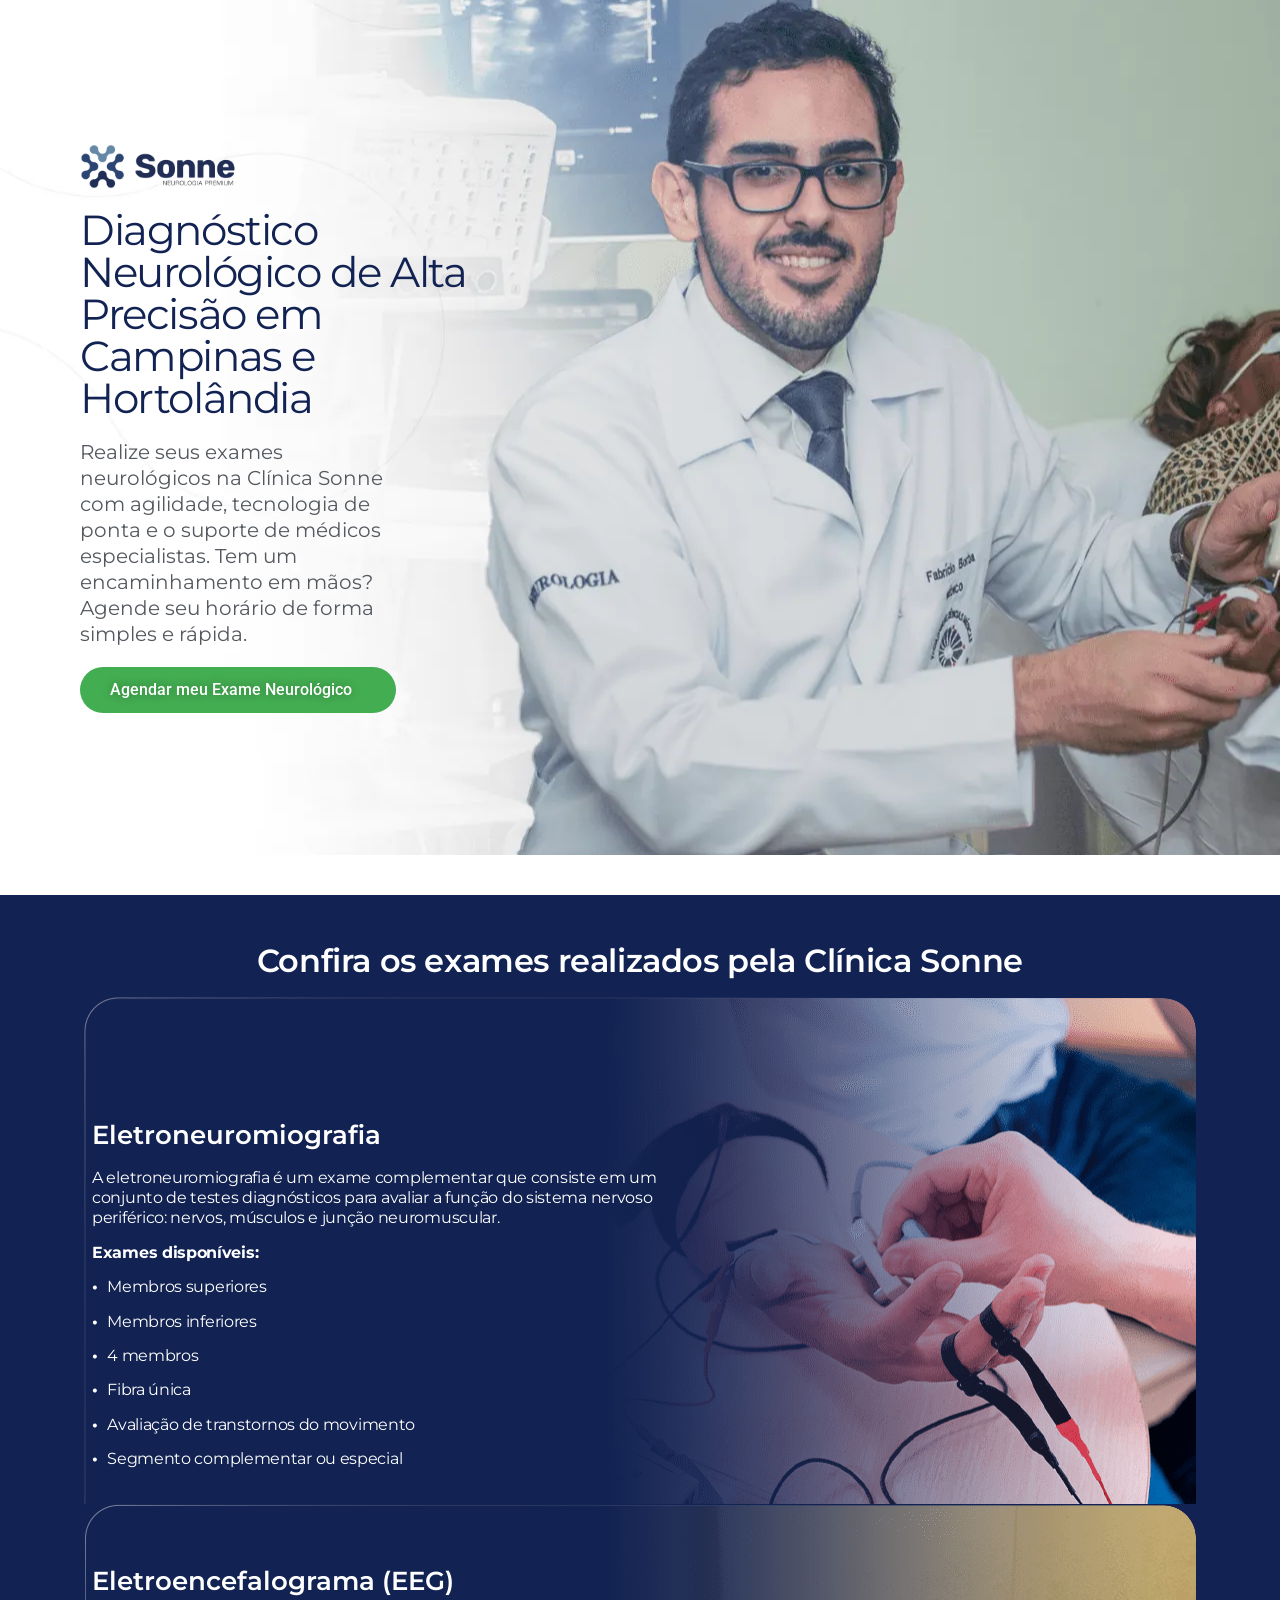
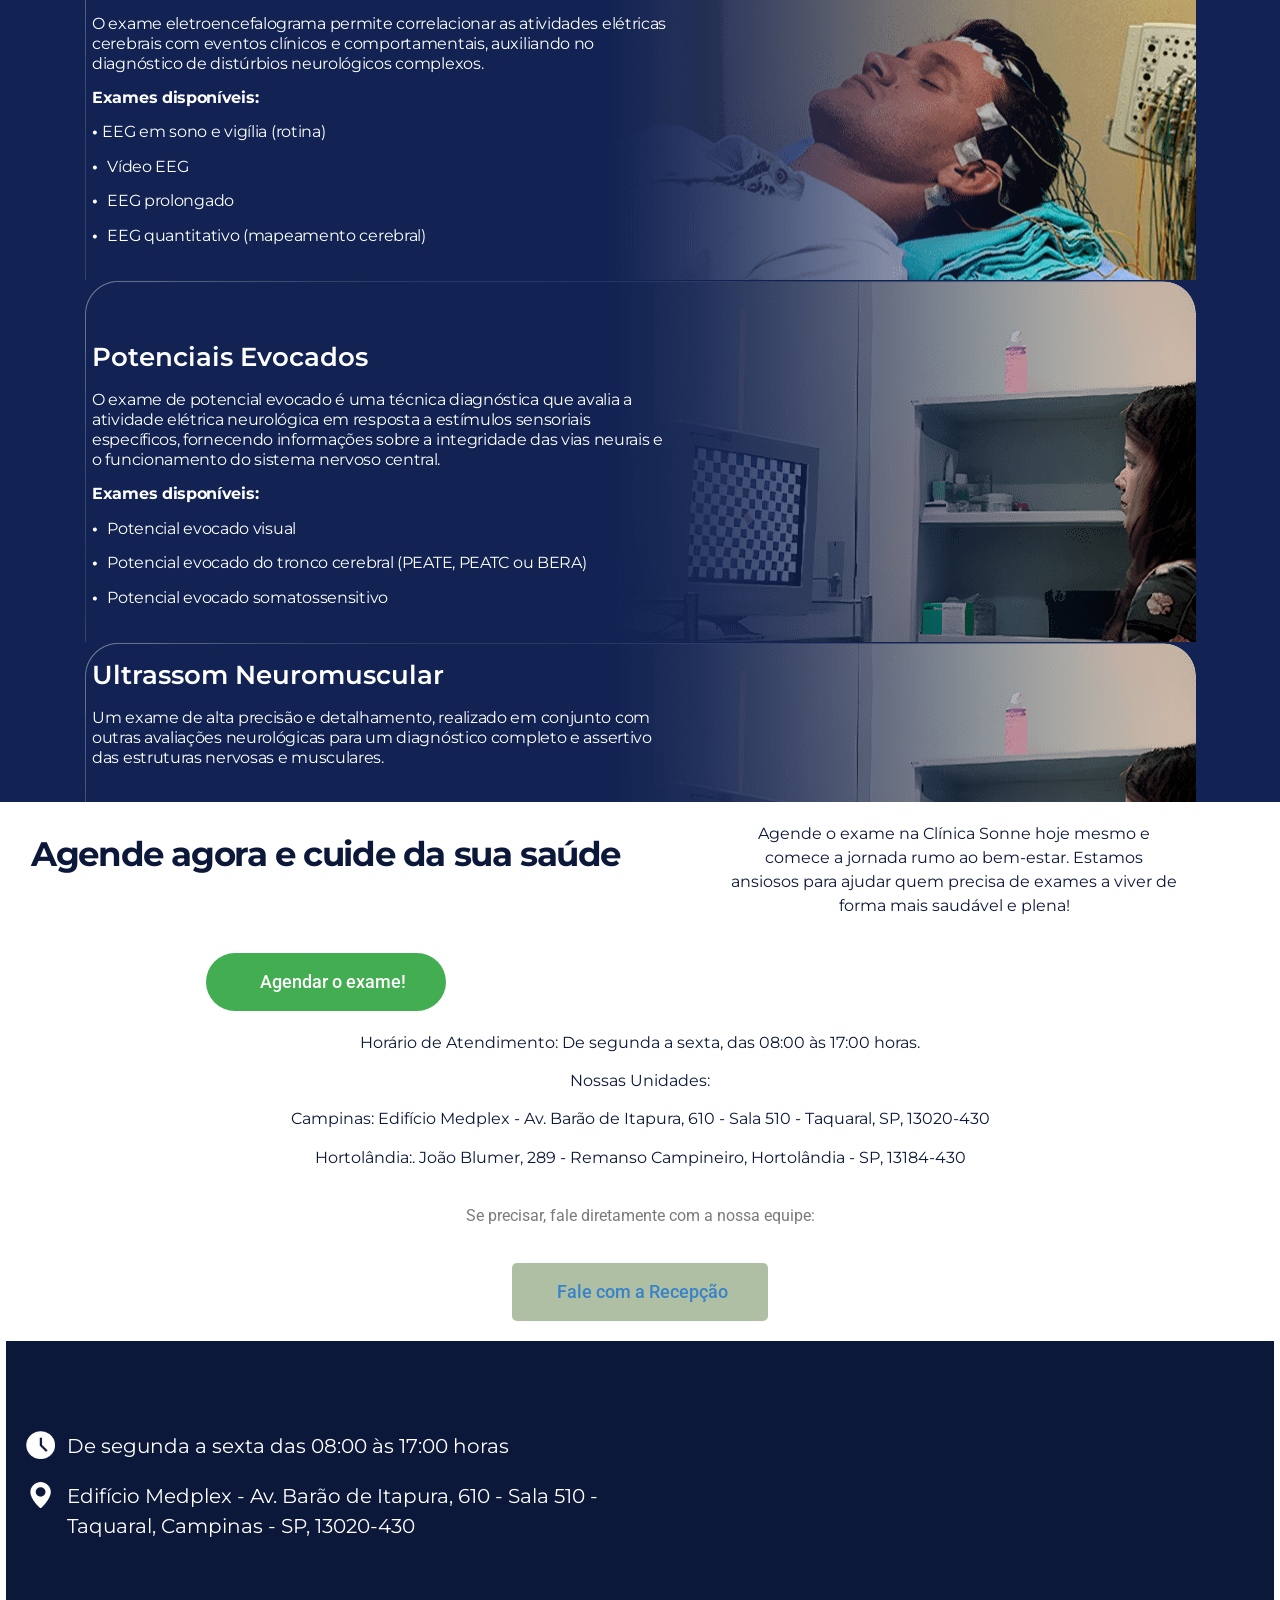
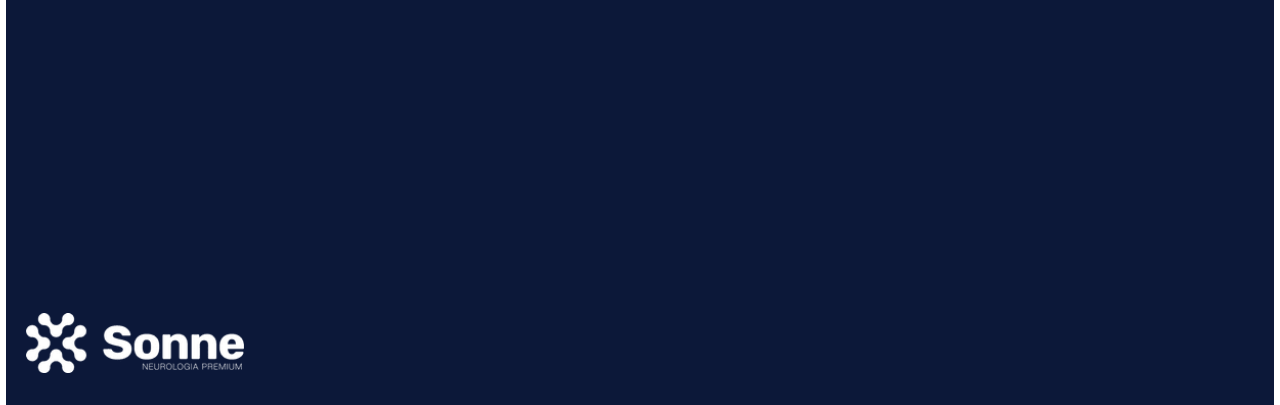
==== commit 95c3712b: "perf: otimizar projeto - converter PNG para WebP, remover HEICs e imagens orfaas, recomprimir WebPs," ====
--- a/index.html
+++ b/index.html
@@ -2,7 +2,7 @@
 
 <html dir="ltr" lang="pt-BR" prefix="og: https://ogp.me/ns#">
 <head><meta charset="utf-8"/><script>if(navigator.userAgent.match(/MSIE|Internet Explorer/i)||navigator.userAgent.match(/Trident\/7\..*?rv:11/i)){var href=document.location.href;if(!href.match(/[?&]nowprocket/)){if(href.indexOf("?")==-1){if(href.indexOf("#")==-1){document.location.href=href+"?nowprocket=1"}else{document.location.href=href.replace("#","?nowprocket=1#")}}else{if(href.indexOf("#")==-1){document.location.href=href+"&nowprocket=1"}else{document.location.href=href.replace("#","&nowprocket=1#")}}}}</script><script>(()=>{class RocketLazyLoadScripts{constructor(){this.v="2.0.3",this.userEvents=["keydown","keyup","mousedown","mouseup","mousemove","mouseover","mouseenter","mouseout","mouseleave","touchmove","touchstart","touchend","touchcancel","wheel","click","dblclick","input","visibilitychange"],this.attributeEvents=["onblur","onclick","oncontextmenu","ondblclick","onfocus","onmousedown","onmouseenter","onmouseleave","onmousemove","onmouseout","onmouseover","onmouseup","onmousewheel","onscroll","onsubmit"]}async t(){this.i(),this.o(),/iP(ad|hone)/.test(navigator.userAgent)&&this.h(),this.u(),this.l(this),this.m(),this.k(this),this.p(this),this._(),await Promise.all([this.R(),this.L()]),this.lastBreath=Date.now(),this.S(this),this.P(),this.D(),this.O(),this.M(),await this.C(this.delayedScripts.normal),await this.C(this.delayedScripts.defer),await this.C(this.delayedScripts.async),this.F("domReady"),await this.T(),await this.j(),await this.I(),this.F("windowLoad"),await this.A(),window.dispatchEvent(new Event("rocket-allScriptsLoaded")),this.everythingLoaded=!0,this.lastTouchEnd&&await new Promise((t=>setTimeout(t,500-Date.now()+this.lastTouchEnd))),this.H(),this.F("all"),this.U(),this.W()}i(){this.CSPIssue=sessionStorage.getItem("rocketCSPIssue"),document.addEventListener("securitypolicyviolation",(t=>{this.CSPIssue||"script-src-elem"!==t.violatedDirective||"data"!==t.blockedURI||(this.CSPIssue=!0,sessionStorage.setItem("rocketCSPIssue",!0))}),{isRocket:!0})}o(){window.addEventListener("pageshow",(t=>{this.persisted=t.persisted,this.realWindowLoadedFired=!0}),{isRocket:!0}),window.addEventListener("pagehide",(()=>{this.onFirstUserAction=null}),{isRocket:!0})}h(){let t;function e(e){t=e}window.addEventListener("touchstart",e,{isRocket:!0}),window.addEventListener("touchend",(function i(o){Math.abs(o.changedTouches[0].pageX-t.changedTouches[0].pageX)<10&&Math.abs(o.changedTouches[0].pageY-t.changedTouches[0].pageY)<10&&o.timeStamp-t.timeStamp<200&&(o.target.dispatchEvent(new PointerEvent("click",{target:o.target,bubbles:!0,cancelable:!0,detail:1})),event.preventDefault(),window.removeEventListener("touchstart",e,{isRocket:!0}),window.removeEventListener("touchend",i,{isRocket:!0}))}),{isRocket:!0})}q(t){this.userActionTriggered||("mousemove"!==t.type||this.firstMousemoveIgnored?"keyup"===t.type||"mouseover"===t.type||"mouseout"===t.type||(this.userActionTriggered=!0,this.onFirstUserAction&&this.onFirstUserAction()):this.firstMousemoveIgnored=!0),"click"===t.type&&t.preventDefault(),this.savedUserEvents.length>0&&(t.stopPropagation(),t.stopImmediatePropagation()),"touchstart"===this.lastEvent&&"touchend"===t.type&&(this.lastTouchEnd=Date.now()),"click"===t.type&&(this.lastTouchEnd=0),this.lastEvent=t.type,this.savedUserEvents.push(t)}u(){this.savedUserEvents=[],this.userEventHandler=this.q.bind(this),this.userEvents.forEach((t=>window.addEventListener(t,this.userEventHandler,{passive:!1,isRocket:!0})))}U(){this.userEvents.forEach((t=>window.removeEventListener(t,this.userEventHandler,{passive:!1,isRocket:!0}))),this.savedUserEvents.forEach((t=>{t.target.dispatchEvent(new window[t.constructor.name](t.type,t))}))}m(){this.eventsMutationObserver=new MutationObserver((t=>{const e="return false";for(const i of t){if("attributes"===i.type){const t=i.target.getAttribute(i.attributeName);t&&t!==e&&(i.target.setAttribute("data-rocket-"+i.attributeName,t),i.target["rocket"+i.attributeName]=new Function("event",t),i.target.setAttribute(i.attributeName,e))}"childList"===i.type&&i.addedNodes.forEach((t=>{if(t.nodeType===Node.ELEMENT_NODE)for(const i of t.attributes)this.attributeEvents.includes(i.name)&&i.value&&""!==i.value&&(t.setAttribute("data-rocket-"+i.name,i.value),t["rocket"+i.name]=new Function("event",i.value),t.setAttribute(i.name,e))}))}})),this.eventsMutationObserver.observe(document,{subtree:!0,childList:!0,attributeFilter:this.attributeEvents})}H(){this.eventsMutationObserver.disconnect(),this.attributeEvents.forEach((t=>{document.querySelectorAll("[data-rocket-"+t+"]").forEach((e=>{e.setAttribute(t,e.getAttribute("data-rocket-"+t)),e.removeAttribute("data-rocket-"+t)}))}))}k(t){Object.defineProperty(HTMLElement.prototype,"onclick",{get(){return this.rocketonclick||null},set(e){this.rocketonclick=e,this.setAttribute(t.everythingLoaded?"onclick":"data-rocket-onclick","this.rocketonclick(event)")}})}S(t){function e(e,i){let o=e[i];e[i]=null,Object.defineProperty(e,i,{get:()=>o,set(s){t.everythingLoaded?o=s:e["rocket"+i]=o=s}})}e(document,"onreadystatechange"),e(window,"onload"),e(window,"onpageshow");try{Object.defineProperty(document,"readyState",{get:()=>t.rocketReadyState,set(e){t.rocketReadyState=e},configurable:!0}),document.readyState="loading"}catch(t){console.log("WPRocket DJE readyState conflict, bypassing")}}l(t){this.originalAddEventListener=EventTarget.prototype.addEventListener,this.originalRemoveEventListener=EventTarget.prototype.removeEventListener,this.savedEventListeners=[],EventTarget.prototype.addEventListener=function(e,i,o){o&&o.isRocket||!t.B(e,this)&&!t.userEvents.includes(e)||t.B(e,this)&&!t.userActionTriggered||e.startsWith("rocket-")||t.everythingLoaded?t.originalAddEventListener.call(this,e,i,o):t.savedEventListeners.push({target:this,remove:!1,type:e,func:i,options:o})},EventTarget.prototype.removeEventListener=function(e,i,o){o&&o.isRocket||!t.B(e,this)&&!t.userEvents.includes(e)||t.B(e,this)&&!t.userActionTriggered||e.startsWith("rocket-")||t.everythingLoaded?t.originalRemoveEventListener.call(this,e,i,o):t.savedEventListeners.push({target:this,remove:!0,type:e,func:i,options:o})}}F(t){"all"===t&&(EventTarget.prototype.addEventListener=this.originalAddEventListener,EventTarget.prototype.removeEventListener=this.originalRemoveEventListener),this.savedEventListeners=this.savedEventListeners.filter((e=>{let i=e.type,o=e.target||window;return"domReady"===t&&"DOMContentLoaded"!==i&&"readystatechange"!==i||("windowLoad"===t&&"load"!==i&&"readystatechange"!==i&&"pageshow"!==i||(this.B(i,o)&&(i="rocket-"+i),e.remove?o.removeEventListener(i,e.func,e.options):o.addEventListener(i,e.func,e.options),!1))}))}p(t){let e;function i(e){return t.everythingLoaded?e:e.split(" ").map((t=>"load"===t||t.startsWith("load.")?"rocket-jquery-load":t)).join(" ")}function o(o){function s(e){const s=o.fn[e];o.fn[e]=o.fn.init.prototype[e]=function(){return this[0]===window&&t.userActionTriggered&&("string"==typeof arguments[0]||arguments[0]instanceof String?arguments[0]=i(arguments[0]):"object"==typeof arguments[0]&&Object.keys(arguments[0]).forEach((t=>{const e=arguments[0][t];delete arguments[0][t],arguments[0][i(t)]=e}))),s.apply(this,arguments),this}}if(o&&o.fn&&!t.allJQueries.includes(o)){const e={DOMContentLoaded:[],"rocket-DOMContentLoaded":[]};for(const t in e)document.addEventListener(t,(()=>{e[t].forEach((t=>t()))}),{isRocket:!0});o.fn.ready=o.fn.init.prototype.ready=function(i){function s(){parseInt(o.fn.jquery)>2?setTimeout((()=>i.bind(document)(o))):i.bind(document)(o)}return t.realDomReadyFired?!t.userActionTriggered||t.fauxDomReadyFired?s():e["rocket-DOMContentLoaded"].push(s):e.DOMContentLoaded.push(s),o([])},s("on"),s("one"),s("off"),t.allJQueries.push(o)}e=o}t.allJQueries=[],o(window.jQuery),Object.defineProperty(window,"jQuery",{get:()=>e,set(t){o(t)}})}P(){const t=new Map;document.write=document.writeln=function(e){const i=document.currentScript,o=document.createRange(),s=i.parentElement;let n=t.get(i);void 0===n&&(n=i.nextSibling,t.set(i,n));const c=document.createDocumentFragment();o.setStart(c,0),c.appendChild(o.createContextualFragment(e)),s.insertBefore(c,n)}}async R(){return new Promise((t=>{this.userActionTriggered?t():this.onFirstUserAction=t}))}async L(){return new Promise((t=>{document.addEventListener("DOMContentLoaded",(()=>{this.realDomReadyFired=!0,t()}),{isRocket:!0})}))}async I(){return this.realWindowLoadedFired?Promise.resolve():new Promise((t=>{window.addEventListener("load",t,{isRocket:!0})}))}M(){this.pendingScripts=[];this.scriptsMutationObserver=new MutationObserver((t=>{for(const e of t)e.addedNodes.forEach((t=>{"SCRIPT"!==t.tagName||t.noModule||t.isWPRocket||this.pendingScripts.push({script:t,promise:new Promise((e=>{const i=()=>{const i=this.pendingScripts.findIndex((e=>e.script===t));i>=0&&this.pendingScripts.splice(i,1),e()};t.addEventListener("load",i,{isRocket:!0}),t.addEventListener("error",i,{isRocket:!0}),setTimeout(i,1e3)}))})}))})),this.scriptsMutationObserver.observe(document,{childList:!0,subtree:!0})}async j(){await this.J(),this.pendingScripts.length?(await this.pendingScripts[0].promise,await this.j()):this.scriptsMutationObserver.disconnect()}D(){this.delayedScripts={normal:[],async:[],defer:[]},document.querySelectorAll("script[type$=rocketlazyloadscript]").forEach((t=>{t.hasAttribute("data-rocket-src")?t.hasAttribute("async")&&!1!==t.async?this.delayedScripts.async.push(t):t.hasAttribute("defer")&&!1!==t.defer||"module"===t.getAttribute("data-rocket-type")?this.delayedScripts.defer.push(t):this.delayedScripts.normal.push(t):this.delayedScripts.normal.push(t)}))}async _(){await this.L();let t=[];document.querySelectorAll("script[type$=rocketlazyloadscript][data-rocket-src]").forEach((e=>{let i=e.getAttribute("data-rocket-src");if(i&&!i.startsWith("data:")){i.startsWith("//")&&(i=location.protocol+i);try{const o=new URL(i).origin;o!==location.origin&&t.push({src:o,crossOrigin:e.crossOrigin||"module"===e.getAttribute("data-rocket-type")})}catch(t){}}})),t=[...new Map(t.map((t=>[JSON.stringify(t),t]))).values()],this.N(t,"preconnect")}async $(t){if(await this.G(),!0!==t.noModule||!("noModule"in HTMLScriptElement.prototype))return new Promise((e=>{let i;function o(){(i||t).setAttribute("data-rocket-status","executed"),e()}try{if(navigator.userAgent.includes("Firefox/")||""===navigator.vendor||this.CSPIssue)i=document.createElement("script"),[...t.attributes].forEach((t=>{let e=t.nodeName;"type"!==e&&("data-rocket-type"===e&&(e="type"),"data-rocket-src"===e&&(e="src"),i.setAttribute(e,t.nodeValue))})),t.text&&(i.text=t.text),t.nonce&&(i.nonce=t.nonce),i.hasAttribute("src")?(i.addEventListener("load",o,{isRocket:!0}),i.addEventListener("error",(()=>{i.setAttribute("data-rocket-status","failed-network"),e()}),{isRocket:!0}),setTimeout((()=>{i.isConnected||e()}),1)):(i.text=t.text,o()),i.isWPRocket=!0,t.parentNode.replaceChild(i,t);else{const i=t.getAttribute("data-rocket-type"),s=t.getAttribute("data-rocket-src");i?(t.type=i,t.removeAttribute("data-rocket-type")):t.removeAttribute("type"),t.addEventListener("load",o,{isRocket:!0}),t.addEventListener("error",(i=>{this.CSPIssue&&i.target.src.startsWith("data:")?(console.log("WPRocket: CSP fallback activated"),t.removeAttribute("src"),this.$(t).then(e)):(t.setAttribute("data-rocket-status","failed-network"),e())}),{isRocket:!0}),s?(t.fetchPriority="high",t.removeAttribute("data-rocket-src"),t.src=s):t.src="data:text/javascript;base64,"+window.btoa(unescape(encodeURIComponent(t.text)))}}catch(i){t.setAttribute("data-rocket-status","failed-transform"),e()}}));t.setAttribute("data-rocket-status","skipped")}async C(t){const e=t.shift();return e?(e.isConnected&&await this.$(e),this.C(t)):Promise.resolve()}O(){this.N([...this.delayedScripts.normal,...this.delayedScripts.defer,...this.delayedScripts.async],"preload")}N(t,e){this.trash=this.trash||[];let i=!0;var o=document.createDocumentFragment();t.forEach((t=>{const s=t.getAttribute&&t.getAttribute("data-rocket-src")||t.src;if(s&&!s.startsWith("data:")){const n=document.createElement("link");n.href=s,n.rel=e,"preconnect"!==e&&(n.as="script",n.fetchPriority=i?"high":"low"),t.getAttribute&&"module"===t.getAttribute("data-rocket-type")&&(n.crossOrigin=!0),t.crossOrigin&&(n.crossOrigin=t.crossOrigin),t.integrity&&(n.integrity=t.integrity),t.nonce&&(n.nonce=t.nonce),o.appendChild(n),this.trash.push(n),i=!1}})),document.head.appendChild(o)}W(){this.trash.forEach((t=>t.remove()))}async T(){try{document.readyState="interactive"}catch(t){}this.fauxDomReadyFired=!0;try{await this.G(),document.dispatchEvent(new Event("rocket-readystatechange")),await this.G(),document.rocketonreadystatechange&&document.rocketonreadystatechange(),await this.G(),document.dispatchEvent(new Event("rocket-DOMContentLoaded")),await this.G(),window.dispatchEvent(new Event("rocket-DOMContentLoaded"))}catch(t){console.error(t)}}async A(){try{document.readyState="complete"}catch(t){}try{await this.G(),document.dispatchEvent(new Event("rocket-readystatechange")),await this.G(),document.rocketonreadystatechange&&document.rocketonreadystatechange(),await this.G(),window.dispatchEvent(new Event("rocket-load")),await this.G(),window.rocketonload&&window.rocketonload(),await this.G(),this.allJQueries.forEach((t=>t(window).trigger("rocket-jquery-load"))),await this.G();const t=new Event("rocket-pageshow");t.persisted=this.persisted,window.dispatchEvent(t),await this.G(),window.rocketonpageshow&&window.rocketonpageshow({persisted:this.persisted})}catch(t){console.error(t)}}async G(){Date.now()-this.lastBreath>45&&(await this.J(),this.lastBreath=Date.now())}async J(){return document.hidden?new Promise((t=>setTimeout(t))):new Promise((t=>requestAnimationFrame(t)))}B(t,e){return e===document&&"readystatechange"===t||(e===document&&"DOMContentLoaded"===t||(e===window&&"DOMContentLoaded"===t||(e===window&&"load"===t||e===window&&"pageshow"===t)))}static run(){(new RocketLazyLoadScripts).t()}}RocketLazyLoadScripts.run()})();</script>
-<title>Exames – Clínica Sonne1 - Clínica Sonne</title><link as="image" data-rocket-preload="" fetchpriority="high" href="assets/images/5af950d3-bg_1000000000000000000028.png" rel="preload"/><link as="style" data-rocket-preload="" href="assets/css/css_family_Roboto_100_100italic_20.css" rel="preload"/><link href="assets/css/css_family_Roboto_100_100italic_20.css" media="print" onload="this.media='all'" rel="stylesheet"/><noscript><link href="assets/css/css_family_Roboto_100_100italic_20.css" rel="stylesheet"/></noscript>
+<title>Exames – Clínica Sonne1 - Clínica Sonne</title><link as="image" data-rocket-preload="" fetchpriority="high" href="assets/images/5af950d3-bg_1000000000000000000028.webp" rel="preload"/><link as="style" data-rocket-preload="" href="assets/css/css_family_Roboto_100_100italic_20.css" rel="preload"/><link href="assets/css/css_family_Roboto_100_100italic_20.css" media="print" onload="this.media='all'" rel="stylesheet"/><noscript><link href="assets/css/css_family_Roboto_100_100italic_20.css" rel="stylesheet"/></noscript>
 <!-- All in One SEO 4.9.6.2 - aioseo.com -->
 <meta content="A HORA DE SER CUIDADA: Agende o exame neurológico Com o encaminhamento médico em mãos, você já está no caminho certo na clínica Sonne. Agendar exame! [rank_math_breadcrumb] A saúde não pode esperar Na Clínica Sonne, estamos comprometidos em fornecer atendimento médico excepcional e abrangente para toda a família. Com uma equipe altamente qualificada e especializada," name="description"/>
 <meta content="max-image-preview:large" name="robots"/>
--- a/assets/css/post-3120_ver_1782871379.css
+++ b/assets/css/post-3120_ver_1782871379.css
@@ -1,3 +1,3 @@
-.elementor-3120 .elementor-element.elementor-element-2ad4124{--display:flex;--flex-direction:row;--container-widget-width:initial;--container-widget-height:100%;--container-widget-flex-grow:1;--container-widget-align-self:stretch;--flex-wrap-mobile:wrap;--gap:0px 0px;--row-gap:0px;--column-gap:0px;}.elementor-3120 .elementor-element.elementor-element-2ad4124:not(.elementor-motion-effects-element-type-background), .elementor-3120 .elementor-element.elementor-element-2ad4124 > .elementor-motion-effects-container > .elementor-motion-effects-layer{background-image:url(../images/5af950d3-bg_1000000000000000000028.png);background-position:center center;}.elementor-3120 .elementor-element.elementor-element-bca3b33{--display:flex;--flex-direction:column;--container-widget-width:100%;--container-widget-height:initial;--container-widget-flex-grow:0;--container-widget-align-self:initial;--flex-wrap-mobile:wrap;}.elementor-3120 .elementor-element.elementor-element-bca3b33.e-con{--flex-grow:0;--flex-shrink:0;}.elementor-3120 .elementor-element.elementor-element-207a8a9{--spacer-size:102px;}.elementor-widget-image .widget-image-caption{color:var( --e-global-color-text );font-family:var( --e-global-typography-text-font-family ), Sans-serif;font-weight:var( --e-global-typography-text-font-weight );}.elementor-3120 .elementor-element.elementor-element-4bc20d0{text-align:start;}.elementor-3120 .elementor-element.elementor-element-4bc20d0 img{width:40%;}.elementor-widget-heading .elementor-heading-title{font-family:var( --e-global-typography-primary-font-family ), Sans-serif;font-weight:var( --e-global-typography-primary-font-weight );color:var( --e-global-color-primary );}.elementor-3120 .elementor-element.elementor-element-f877b95 .elementor-heading-title{font-family:"Montserrat", Sans-serif;font-size:42px;font-weight:400;letter-spacing:-1.4px;color:#122353;}.elementor-3120 .elementor-element.elementor-element-a41308d > .elementor-widget-container{margin:0px 82px 0px 0px;}.elementor-3120 .elementor-element.elementor-element-a41308d .elementor-heading-title{font-family:"Montserrat", Sans-serif;font-size:20px;font-weight:400;line-height:26px;color:var( --e-global-color-secondary );}.elementor-widget-button .elementor-button{background-color:var( --e-global-color-accent );font-family:var( --e-global-typography-accent-font-family ), Sans-serif;font-weight:var( --e-global-typography-accent-font-weight );}.elementor-3120 .elementor-element.elementor-element-0ed0b4a .elementor-button{background-color:#43AD51;text-shadow:0px 0px 10px rgba(0,0,0,0.3);fill:#FFFFFF;color:#FFFFFF;border-radius:32px 32px 32px 32px;}.elementor-3120 .elementor-element.elementor-element-0ed0b4a .elementor-button-content-wrapper{flex-direction:row-reverse;}.elementor-3120 .elementor-element.elementor-element-0ed0b4a .elementor-button .elementor-button-content-wrapper{gap:14px;}.elementor-3120 .elementor-element.elementor-element-0ed0b4a .elementor-button:hover, .elementor-3120 .elementor-element.elementor-element-0ed0b4a .elementor-button:focus{color:#030D3B;}.elementor-3120 .elementor-element.elementor-element-0ed0b4a .elementor-button:hover svg, .elementor-3120 .elementor-element.elementor-element-0ed0b4a .elementor-button:focus svg{fill:#030D3B;}.elementor-3120 .elementor-element.elementor-element-95e68f4{--spacer-size:102px;}.elementor-3120 .elementor-element.elementor-element-387a975{--display:flex;--flex-direction:column;--container-widget-width:100%;--container-widget-height:initial;--container-widget-flex-grow:0;--container-widget-align-self:initial;--flex-wrap-mobile:wrap;}.elementor-3120 .elementor-element.elementor-element-740c46d{--display:flex;}.elementor-3120 .elementor-element.elementor-element-2c83a8d{--display:flex;--flex-direction:row;--container-widget-width:initial;--container-widget-height:100%;--container-widget-flex-grow:1;--container-widget-align-self:stretch;--flex-wrap-mobile:wrap;--gap:0px 0px;--row-gap:0px;--column-gap:0px;}.elementor-3120 .elementor-element.elementor-element-d3ae2b9{--display:flex;--flex-direction:column;--container-widget-width:100%;--container-widget-height:initial;--container-widget-flex-grow:0;--container-widget-align-self:initial;--flex-wrap-mobile:wrap;}.elementor-3120 .elementor-element.elementor-element-00d1540{--spacer-size:80px;}.elementor-3120 .elementor-element.elementor-element-f16c569 .elementor-heading-title{font-family:"Montserrat", Sans-serif;font-size:58px;font-weight:700;line-height:54px;letter-spacing:-1.4px;color:#122353;}.elementor-3120 .elementor-element.elementor-element-0876634 .elementor-heading-title{font-family:"Montserrat", Sans-serif;font-size:18px;font-weight:400;line-height:24px;letter-spacing:-0.3px;color:#122353;}.elementor-3120 .elementor-element.elementor-element-1a86ee7 .elementor-button{background-color:#43AD51;fill:#FFFFFF;color:#FFFFFF;border-radius:32px 32px 32px 32px;}.elementor-3120 .elementor-element.elementor-element-1a86ee7 .elementor-button-content-wrapper{flex-direction:row;}.elementor-3120 .elementor-element.elementor-element-1a86ee7 .elementor-button .elementor-button-content-wrapper{gap:14px;}.elementor-3120 .elementor-element.elementor-element-1a86ee7 .elementor-button:hover, .elementor-3120 .elementor-element.elementor-element-1a86ee7 .elementor-button:focus{color:#0D2459;}.elementor-3120 .elementor-element.elementor-element-1a86ee7 .elementor-button:hover svg, .elementor-3120 .elementor-element.elementor-element-1a86ee7 .elementor-button:focus svg{fill:#0D2459;}.elementor-3120 .elementor-element.elementor-element-4308df0{--spacer-size:80px;}.elementor-3120 .elementor-element.elementor-element-33c1ada{--display:flex;--flex-direction:column;--container-widget-width:100%;--container-widget-height:initial;--container-widget-flex-grow:0;--container-widget-align-self:initial;--flex-wrap-mobile:wrap;}.elementor-3120 .elementor-element.elementor-element-00ed975{--spacer-size:50px;}.elementor-3120 .elementor-element.elementor-element-0e116ea > .elementor-widget-container{margin:34px 0px 0px 0px;}.elementor-3120 .elementor-element.elementor-element-0e116ea img{width:100%;}.elementor-3120 .elementor-element.elementor-element-9448aab{--display:flex;--flex-direction:column;--container-widget-width:100%;--container-widget-height:initial;--container-widget-flex-grow:0;--container-widget-align-self:initial;--flex-wrap-mobile:wrap;}.elementor-3120 .elementor-element.elementor-element-9448aab:not(.elementor-motion-effects-element-type-background), .elementor-3120 .elementor-element.elementor-element-9448aab > .elementor-motion-effects-container > .elementor-motion-effects-layer{background-color:var( --e-global-color-b0bb6d1 );}.elementor-3120 .elementor-element.elementor-element-9c9dd38 > .elementor-widget-container{margin:26px 0px 0px 0px;}.elementor-3120 .elementor-element.elementor-element-9c9dd38 img{width:4%;}.elementor-3120 .elementor-element.elementor-element-67abf86{--display:flex;}.elementor-3120 .elementor-element.elementor-element-6661965{text-align:center;}.elementor-3120 .elementor-element.elementor-element-6661965 .elementor-heading-title{font-family:"Montserrat", Sans-serif;font-size:39px;font-weight:700;letter-spacing:-0.7px;color:#FFFFFF;}.elementor-widget-text-editor{font-family:var( --e-global-typography-text-font-family ), Sans-serif;font-weight:var( --e-global-typography-text-font-weight );color:var( --e-global-color-text );}.elementor-widget-text-editor.elementor-drop-cap-view-stacked .elementor-drop-cap{background-color:var( --e-global-color-primary );}.elementor-widget-text-editor.elementor-drop-cap-view-framed .elementor-drop-cap, .elementor-widget-text-editor.elementor-drop-cap-view-default .elementor-drop-cap{color:var( --e-global-color-primary );border-color:var( --e-global-color-primary );}.elementor-3120 .elementor-element.elementor-element-b073a84 > .elementor-widget-container{margin:0px 260px 0px 260px;}.elementor-3120 .elementor-element.elementor-element-b073a84{text-align:center;font-family:"Montserrat", Sans-serif;font-size:16px;font-weight:400;color:#FFFFFF;}.elementor-3120 .elementor-element.elementor-element-9d6d832{text-align:center;}.elementor-3120 .elementor-element.elementor-element-9d6d832 .elementor-heading-title{font-family:"Montserrat", Sans-serif;font-size:19px;font-weight:600;letter-spacing:-0.4px;color:#9DC9F7;}.elementor-3120 .elementor-element.elementor-element-8089544{--display:flex;}.elementor-3120 .elementor-element.elementor-element-8089544:not(.elementor-motion-effects-element-type-background), .elementor-3120 .elementor-element.elementor-element-8089544 > .elementor-motion-effects-container > .elementor-motion-effects-layer{background-image:url(../images/e675e53f-ellipse-1-copy-3-smart-object-group_1000000000000000000028.png);background-position:top center;background-repeat:no-repeat;}.elementor-3120 .elementor-element.elementor-element-c974a81{--spacer-size:85px;}.elementor-3120 .elementor-element.elementor-element-722be51{--display:flex;}.elementor-3120 .elementor-element.elementor-element-09d7f5d > .elementor-widget-container{margin:0px 0px 0px 12px;}.elementor-3120 .elementor-element.elementor-element-09d7f5d .elementor-heading-title{font-family:"Montserrat", Sans-serif;font-size:26px;font-weight:600;color:#FFFFFF;}.elementor-3120 .elementor-element.elementor-element-b24d6cf > .elementor-widget-container{margin:0px 531px 0px 12px;}.elementor-3120 .elementor-element.elementor-element-b24d6cf{column-gap:0px;font-family:"Montserrat", Sans-serif;font-size:16px;font-weight:400;line-height:20px;letter-spacing:-0.3px;color:#FFFFFF;}.elementor-widget-icon-box.elementor-view-stacked .elementor-icon{background-color:var( --e-global-color-primary );}.elementor-widget-icon-box.elementor-view-framed .elementor-icon, .elementor-widget-icon-box.elementor-view-default .elementor-icon{fill:var( --e-global-color-primary );color:var( --e-global-color-primary );border-color:var( --e-global-color-primary );}.elementor-widget-icon-box .elementor-icon-box-title, .elementor-widget-icon-box .elementor-icon-box-title a{font-family:var( --e-global-typography-primary-font-family ), Sans-serif;font-weight:var( --e-global-typography-primary-font-weight );}.elementor-widget-icon-box .elementor-icon-box-title{color:var( --e-global-color-primary );}.elementor-widget-icon-box:has(:hover) .elementor-icon-box-title,
+.elementor-3120 .elementor-element.elementor-element-2ad4124{--display:flex;--flex-direction:row;--container-widget-width:initial;--container-widget-height:100%;--container-widget-flex-grow:1;--container-widget-align-self:stretch;--flex-wrap-mobile:wrap;--gap:0px 0px;--row-gap:0px;--column-gap:0px;}.elementor-3120 .elementor-element.elementor-element-2ad4124:not(.elementor-motion-effects-element-type-background), .elementor-3120 .elementor-element.elementor-element-2ad4124 > .elementor-motion-effects-container > .elementor-motion-effects-layer{background-image:url(../images/5af950d3-bg_1000000000000000000028.webp);background-position:center center;}.elementor-3120 .elementor-element.elementor-element-bca3b33{--display:flex;--flex-direction:column;--container-widget-width:100%;--container-widget-height:initial;--container-widget-flex-grow:0;--container-widget-align-self:initial;--flex-wrap-mobile:wrap;}.elementor-3120 .elementor-element.elementor-element-bca3b33.e-con{--flex-grow:0;--flex-shrink:0;}.elementor-3120 .elementor-element.elementor-element-207a8a9{--spacer-size:102px;}.elementor-widget-image .widget-image-caption{color:var( --e-global-color-text );font-family:var( --e-global-typography-text-font-family ), Sans-serif;font-weight:var( --e-global-typography-text-font-weight );}.elementor-3120 .elementor-element.elementor-element-4bc20d0{text-align:start;}.elementor-3120 .elementor-element.elementor-element-4bc20d0 img{width:40%;}.elementor-widget-heading .elementor-heading-title{font-family:var( --e-global-typography-primary-font-family ), Sans-serif;font-weight:var( --e-global-typography-primary-font-weight );color:var( --e-global-color-primary );}.elementor-3120 .elementor-element.elementor-element-f877b95 .elementor-heading-title{font-family:"Montserrat", Sans-serif;font-size:42px;font-weight:400;letter-spacing:-1.4px;color:#122353;}.elementor-3120 .elementor-element.elementor-element-a41308d > .elementor-widget-container{margin:0px 82px 0px 0px;}.elementor-3120 .elementor-element.elementor-element-a41308d .elementor-heading-title{font-family:"Montserrat", Sans-serif;font-size:20px;font-weight:400;line-height:26px;color:var( --e-global-color-secondary );}.elementor-widget-button .elementor-button{background-color:var( --e-global-color-accent );font-family:var( --e-global-typography-accent-font-family ), Sans-serif;font-weight:var( --e-global-typography-accent-font-weight );}.elementor-3120 .elementor-element.elementor-element-0ed0b4a .elementor-button{background-color:#43AD51;text-shadow:0px 0px 10px rgba(0,0,0,0.3);fill:#FFFFFF;color:#FFFFFF;border-radius:32px 32px 32px 32px;}.elementor-3120 .elementor-element.elementor-element-0ed0b4a .elementor-button-content-wrapper{flex-direction:row-reverse;}.elementor-3120 .elementor-element.elementor-element-0ed0b4a .elementor-button .elementor-button-content-wrapper{gap:14px;}.elementor-3120 .elementor-element.elementor-element-0ed0b4a .elementor-button:hover, .elementor-3120 .elementor-element.elementor-element-0ed0b4a .elementor-button:focus{color:#030D3B;}.elementor-3120 .elementor-element.elementor-element-0ed0b4a .elementor-button:hover svg, .elementor-3120 .elementor-element.elementor-element-0ed0b4a .elementor-button:focus svg{fill:#030D3B;}.elementor-3120 .elementor-element.elementor-element-95e68f4{--spacer-size:102px;}.elementor-3120 .elementor-element.elementor-element-387a975{--display:flex;--flex-direction:column;--container-widget-width:100%;--container-widget-height:initial;--container-widget-flex-grow:0;--container-widget-align-self:initial;--flex-wrap-mobile:wrap;}.elementor-3120 .elementor-element.elementor-element-740c46d{--display:flex;}.elementor-3120 .elementor-element.elementor-element-2c83a8d{--display:flex;--flex-direction:row;--container-widget-width:initial;--container-widget-height:100%;--container-widget-flex-grow:1;--container-widget-align-self:stretch;--flex-wrap-mobile:wrap;--gap:0px 0px;--row-gap:0px;--column-gap:0px;}.elementor-3120 .elementor-element.elementor-element-d3ae2b9{--display:flex;--flex-direction:column;--container-widget-width:100%;--container-widget-height:initial;--container-widget-flex-grow:0;--container-widget-align-self:initial;--flex-wrap-mobile:wrap;}.elementor-3120 .elementor-element.elementor-element-00d1540{--spacer-size:80px;}.elementor-3120 .elementor-element.elementor-element-f16c569 .elementor-heading-title{font-family:"Montserrat", Sans-serif;font-size:58px;font-weight:700;line-height:54px;letter-spacing:-1.4px;color:#122353;}.elementor-3120 .elementor-element.elementor-element-0876634 .elementor-heading-title{font-family:"Montserrat", Sans-serif;font-size:18px;font-weight:400;line-height:24px;letter-spacing:-0.3px;color:#122353;}.elementor-3120 .elementor-element.elementor-element-1a86ee7 .elementor-button{background-color:#43AD51;fill:#FFFFFF;color:#FFFFFF;border-radius:32px 32px 32px 32px;}.elementor-3120 .elementor-element.elementor-element-1a86ee7 .elementor-button-content-wrapper{flex-direction:row;}.elementor-3120 .elementor-element.elementor-element-1a86ee7 .elementor-button .elementor-button-content-wrapper{gap:14px;}.elementor-3120 .elementor-element.elementor-element-1a86ee7 .elementor-button:hover, .elementor-3120 .elementor-element.elementor-element-1a86ee7 .elementor-button:focus{color:#0D2459;}.elementor-3120 .elementor-element.elementor-element-1a86ee7 .elementor-button:hover svg, .elementor-3120 .elementor-element.elementor-element-1a86ee7 .elementor-button:focus svg{fill:#0D2459;}.elementor-3120 .elementor-element.elementor-element-4308df0{--spacer-size:80px;}.elementor-3120 .elementor-element.elementor-element-33c1ada{--display:flex;--flex-direction:column;--container-widget-width:100%;--container-widget-height:initial;--container-widget-flex-grow:0;--container-widget-align-self:initial;--flex-wrap-mobile:wrap;}.elementor-3120 .elementor-element.elementor-element-00ed975{--spacer-size:50px;}.elementor-3120 .elementor-element.elementor-element-0e116ea > .elementor-widget-container{margin:34px 0px 0px 0px;}.elementor-3120 .elementor-element.elementor-element-0e116ea img{width:100%;}.elementor-3120 .elementor-element.elementor-element-9448aab{--display:flex;--flex-direction:column;--container-widget-width:100%;--container-widget-height:initial;--container-widget-flex-grow:0;--container-widget-align-self:initial;--flex-wrap-mobile:wrap;}.elementor-3120 .elementor-element.elementor-element-9448aab:not(.elementor-motion-effects-element-type-background), .elementor-3120 .elementor-element.elementor-element-9448aab > .elementor-motion-effects-container > .elementor-motion-effects-layer{background-color:var( --e-global-color-b0bb6d1 );}.elementor-3120 .elementor-element.elementor-element-9c9dd38 > .elementor-widget-container{margin:26px 0px 0px 0px;}.elementor-3120 .elementor-element.elementor-element-9c9dd38 img{width:4%;}.elementor-3120 .elementor-element.elementor-element-67abf86{--display:flex;}.elementor-3120 .elementor-element.elementor-element-6661965{text-align:center;}.elementor-3120 .elementor-element.elementor-element-6661965 .elementor-heading-title{font-family:"Montserrat", Sans-serif;font-size:39px;font-weight:700;letter-spacing:-0.7px;color:#FFFFFF;}.elementor-widget-text-editor{font-family:var( --e-global-typography-text-font-family ), Sans-serif;font-weight:var( --e-global-typography-text-font-weight );color:var( --e-global-color-text );}.elementor-widget-text-editor.elementor-drop-cap-view-stacked .elementor-drop-cap{background-color:var( --e-global-color-primary );}.elementor-widget-text-editor.elementor-drop-cap-view-framed .elementor-drop-cap, .elementor-widget-text-editor.elementor-drop-cap-view-default .elementor-drop-cap{color:var( --e-global-color-primary );border-color:var( --e-global-color-primary );}.elementor-3120 .elementor-element.elementor-element-b073a84 > .elementor-widget-container{margin:0px 260px 0px 260px;}.elementor-3120 .elementor-element.elementor-element-b073a84{text-align:center;font-family:"Montserrat", Sans-serif;font-size:16px;font-weight:400;color:#FFFFFF;}.elementor-3120 .elementor-element.elementor-element-9d6d832{text-align:center;}.elementor-3120 .elementor-element.elementor-element-9d6d832 .elementor-heading-title{font-family:"Montserrat", Sans-serif;font-size:19px;font-weight:600;letter-spacing:-0.4px;color:#9DC9F7;}.elementor-3120 .elementor-element.elementor-element-8089544{--display:flex;}.elementor-3120 .elementor-element.elementor-element-8089544:not(.elementor-motion-effects-element-type-background), .elementor-3120 .elementor-element.elementor-element-8089544 > .elementor-motion-effects-container > .elementor-motion-effects-layer{background-image:url(../images/e675e53f-ellipse-1-copy-3-smart-object-group_1000000000000000000028.png);background-position:top center;background-repeat:no-repeat;}.elementor-3120 .elementor-element.elementor-element-c974a81{--spacer-size:85px;}.elementor-3120 .elementor-element.elementor-element-722be51{--display:flex;}.elementor-3120 .elementor-element.elementor-element-09d7f5d > .elementor-widget-container{margin:0px 0px 0px 12px;}.elementor-3120 .elementor-element.elementor-element-09d7f5d .elementor-heading-title{font-family:"Montserrat", Sans-serif;font-size:26px;font-weight:600;color:#FFFFFF;}.elementor-3120 .elementor-element.elementor-element-b24d6cf > .elementor-widget-container{margin:0px 531px 0px 12px;}.elementor-3120 .elementor-element.elementor-element-b24d6cf{column-gap:0px;font-family:"Montserrat", Sans-serif;font-size:16px;font-weight:400;line-height:20px;letter-spacing:-0.3px;color:#FFFFFF;}.elementor-widget-icon-box.elementor-view-stacked .elementor-icon{background-color:var( --e-global-color-primary );}.elementor-widget-icon-box.elementor-view-framed .elementor-icon, .elementor-widget-icon-box.elementor-view-default .elementor-icon{fill:var( --e-global-color-primary );color:var( --e-global-color-primary );border-color:var( --e-global-color-primary );}.elementor-widget-icon-box .elementor-icon-box-title, .elementor-widget-icon-box .elementor-icon-box-title a{font-family:var( --e-global-typography-primary-font-family ), Sans-serif;font-weight:var( --e-global-typography-primary-font-weight );}.elementor-widget-icon-box .elementor-icon-box-title{color:var( --e-global-color-primary );}.elementor-widget-icon-box:has(:hover) .elementor-icon-box-title,
 					 .elementor-widget-icon-box:has(:focus) .elementor-icon-box-title{color:var( --e-global-color-primary );}.elementor-widget-icon-box .elementor-icon-box-description{font-family:var( --e-global-typography-text-font-family ), Sans-serif;font-weight:var( --e-global-typography-text-font-weight );color:var( --e-global-color-text );}.elementor-3120 .elementor-element.elementor-element-2ad6d56 > .elementor-widget-container{margin:0px 0px 12px 12px;}.elementor-3120 .elementor-element.elementor-element-2ad6d56 .elementor-icon-box-wrapper{align-items:end;gap:10px;}.elementor-3120 .elementor-element.elementor-element-2ad6d56 .elementor-icon-box-title{margin-block-end:0px;color:#FFFFFF;}.elementor-3120 .elementor-element.elementor-element-2ad6d56.elementor-view-stacked .elementor-icon{background-color:#FFFFFF;}.elementor-3120 .elementor-element.elementor-element-2ad6d56.elementor-view-framed .elementor-icon, .elementor-3120 .elementor-element.elementor-element-2ad6d56.elementor-view-default .elementor-icon{fill:#FFFFFF;color:#FFFFFF;border-color:#FFFFFF;}.elementor-3120 .elementor-element.elementor-element-2ad6d56 .elementor-icon{font-size:26px;}.elementor-3120 .elementor-element.elementor-element-2ad6d56 .elementor-icon-box-title, .elementor-3120 .elementor-element.elementor-element-2ad6d56 .elementor-icon-box-title a{font-family:"Montserrat", Sans-serif;font-size:22px;font-weight:600;letter-spacing:-1.2px;}.elementor-3120 .elementor-element.elementor-element-e51f69f{--display:flex;--border-radius:22px 22px 22px 22px;}.elementor-3120 .elementor-element.elementor-element-e51f69f:not(.elementor-motion-effects-element-type-background), .elementor-3120 .elementor-element.elementor-element-e51f69f > .elementor-motion-effects-container > .elementor-motion-effects-layer{background-color:#FFFFFF;}.elementor-3120 .elementor-element.elementor-element-446a395{--display:grid;--e-con-grid-template-columns:repeat(2, 1fr);--e-con-grid-template-rows:repeat(1, 1fr);--grid-auto-flow:row;--margin-top:0px;--margin-bottom:0px;--margin-left:0px;--margin-right:0px;}.elementor-3120 .elementor-element.elementor-element-b2997cd .elementor-button{background-color:#43AD51;fill:#FFFFFF;color:#FFFFFF;border-radius:32px 32px 32px 32px;}.elementor-3120 .elementor-element.elementor-element-b2997cd > .elementor-widget-container{margin:20px 0px 0px 0px;}.elementor-3120 .elementor-element.elementor-element-b2997cd .elementor-button-content-wrapper{flex-direction:row;}.elementor-3120 .elementor-element.elementor-element-b2997cd .elementor-button .elementor-button-content-wrapper{gap:14px;}.elementor-3120 .elementor-element.elementor-element-b2997cd .elementor-button:hover, .elementor-3120 .elementor-element.elementor-element-b2997cd .elementor-button:focus{color:#110F4F;}.elementor-3120 .elementor-element.elementor-element-b2997cd .elementor-button:hover svg, .elementor-3120 .elementor-element.elementor-element-b2997cd .elementor-button:focus svg{fill:#110F4F;}.elementor-widget-image-box .elementor-image-box-title{font-family:var( --e-global-typography-primary-font-family ), Sans-serif;font-weight:var( --e-global-typography-primary-font-weight );color:var( --e-global-color-primary );}.elementor-widget-image-box:has(:hover) .elementor-image-box-title,
 					 .elementor-widget-image-box:has(:focus) .elementor-image-box-title{color:var( --e-global-color-primary );}.elementor-widget-image-box .elementor-image-box-description{font-family:var( --e-global-typography-text-font-family ), Sans-serif;font-weight:var( --e-global-typography-text-font-weight );color:var( --e-global-color-text );}.elementor-3120 .elementor-element.elementor-element-335e4a1 > .elementor-widget-container{margin:-149px 0px 0px 0px;}.elementor-3120 .elementor-element.elementor-element-335e4a1.elementor-position-right .elementor-image-box-img{margin-left:10px;}.elementor-3120 .elementor-element.elementor-element-335e4a1.elementor-position-left .elementor-image-box-img{margin-right:10px;}.elementor-3120 .elementor-element.elementor-element-335e4a1.elementor-position-top .elementor-image-box-img{margin-bottom:10px;}.elementor-3120 .elementor-element.elementor-element-335e4a1 .elementor-image-box-title{margin-bottom:0px;font-family:"Montserrat", Sans-serif;font-size:24px;font-weight:600;letter-spacing:-0.8px;color:var( --e-global-color-b0bb6d1 );}.elementor-3120 .elementor-element.elementor-element-335e4a1 .elementor-image-box-wrapper .elementor-image-box-img{width:68%;}.elementor-3120 .elementor-element.elementor-element-335e4a1 .elementor-image-box-img img{transition-duration:0.4s;}.elementor-3120 .elementor-element.elementor-element-335e4a1 .elementor-image-box-description{font-family:"Montserrat", Sans-serif;font-size:15px;font-weight:500;}.elementor-3120 .elementor-element.elementor-element-fcb4a97{--display:flex;}.elementor-3120 .elementor-element.elementor-element-fcb4a97:not(.elementor-motion-effects-element-type-background), .elementor-3120 .elementor-element.elementor-element-fcb4a97 > .elementor-motion-effects-container > .elementor-motion-effects-layer{background-image:url(../images/ecf9745f-ellipse-1-copy-3-smart-object-group_1000000000000000000028.png);background-position:top center;background-repeat:no-repeat;}.elementor-3120 .elementor-element.elementor-element-0e9ed8f{--spacer-size:24px;}.elementor-3120 .elementor-element.elementor-element-a6abdca{--display:flex;}.elementor-3120 .elementor-element.elementor-element-4d297dc > .elementor-widget-container{margin:0px 0px 0px 12px;}.elementor-3120 .elementor-element.elementor-element-4d297dc .elementor-heading-title{font-family:"Montserrat", Sans-serif;font-size:26px;font-weight:600;color:#FFFFFF;}.elementor-3120 .elementor-element.elementor-element-8312eed > .elementor-widget-container{margin:0px 531px 0px 12px;}.elementor-3120 .elementor-element.elementor-element-8312eed{column-gap:0px;font-family:"Montserrat", Sans-serif;font-size:16px;font-weight:400;line-height:20px;letter-spacing:-0.3px;color:#FFFFFF;}.elementor-3120 .elementor-element.elementor-element-13adb7b > .elementor-widget-container{margin:0px 0px 12px 12px;}.elementor-3120 .elementor-element.elementor-element-13adb7b .elementor-icon-box-wrapper{align-items:end;gap:10px;}.elementor-3120 .elementor-element.elementor-element-13adb7b .elementor-icon-box-title{margin-block-end:0px;color:#FFFFFF;}.elementor-3120 .elementor-element.elementor-element-13adb7b.elementor-view-stacked .elementor-icon{background-color:#FFFFFF;}.elementor-3120 .elementor-element.elementor-element-13adb7b.elementor-view-framed .elementor-icon, .elementor-3120 .elementor-element.elementor-element-13adb7b.elementor-view-default .elementor-icon{fill:#FFFFFF;color:#FFFFFF;border-color:#FFFFFF;}.elementor-3120 .elementor-element.elementor-element-13adb7b .elementor-icon{font-size:26px;}.elementor-3120 .elementor-element.elementor-element-13adb7b .elementor-icon-box-title, .elementor-3120 .elementor-element.elementor-element-13adb7b .elementor-icon-box-title a{font-family:"Montserrat", Sans-serif;font-size:22px;font-weight:600;letter-spacing:-1.2px;}.elementor-3120 .elementor-element.elementor-element-a0c2526{--display:flex;--border-radius:22px 22px 22px 22px;}.elementor-3120 .elementor-element.elementor-element-a0c2526:not(.elementor-motion-effects-element-type-background), .elementor-3120 .elementor-element.elementor-element-a0c2526 > .elementor-motion-effects-container > .elementor-motion-effects-layer{background-color:#FFFFFF;}.elementor-3120 .elementor-element.elementor-element-562567c{--display:grid;--e-con-grid-template-columns:repeat(2, 1fr);--e-con-grid-template-rows:repeat(1, 1fr);--grid-auto-flow:row;--margin-top:0px;--margin-bottom:0px;--margin-left:0px;--margin-right:0px;}.elementor-3120 .elementor-element.elementor-element-0bd309f > .elementor-widget-container{margin:20px 0px 0px 0px;}.elementor-3120 .elementor-element.elementor-element-0bd309f .elementor-button-content-wrapper{flex-direction:row;}.elementor-3120 .elementor-element.elementor-element-0bd309f .elementor-button .elementor-button-content-wrapper{gap:14px;}.elementor-3120 .elementor-element.elementor-element-0bd309f .elementor-button{fill:#FFFFFF;color:#FFFFFF;border-radius:32px 32px 32px 32px;}.elementor-3120 .elementor-element.elementor-element-0bd309f .elementor-button:hover, .elementor-3120 .elementor-element.elementor-element-0bd309f .elementor-button:focus{color:#10296F;}.elementor-3120 .elementor-element.elementor-element-0bd309f .elementor-button:hover svg, .elementor-3120 .elementor-element.elementor-element-0bd309f .elementor-button:focus svg{fill:#10296F;}.elementor-3120 .elementor-element.elementor-element-dfb58f0 > .elementor-widget-container{margin:-117px 0px 0px 0px;}.elementor-3120 .elementor-element.elementor-element-dfb58f0.elementor-position-right .elementor-image-box-img{margin-left:18px;}.elementor-3120 .elementor-element.elementor-element-dfb58f0.elementor-position-left .elementor-image-box-img{margin-right:18px;}.elementor-3120 .elementor-element.elementor-element-dfb58f0.elementor-position-top .elementor-image-box-img{margin-bottom:18px;}.elementor-3120 .elementor-element.elementor-element-dfb58f0 .elementor-image-box-title{margin-bottom:0px;font-family:"Montserrat", Sans-serif;font-size:24px;font-weight:600;letter-spacing:-0.8px;color:var( --e-global-color-b0bb6d1 );}.elementor-3120 .elementor-element.elementor-element-dfb58f0 .elementor-image-box-wrapper .elementor-image-box-img{width:67%;}.elementor-3120 .elementor-element.elementor-element-dfb58f0 .elementor-image-box-img img{transition-duration:0.4s;}.elementor-3120 .elementor-element.elementor-element-dfb58f0 .elementor-image-box-description{font-family:"Montserrat", Sans-serif;font-size:15px;font-weight:500;}.elementor-3120 .elementor-element.elementor-element-1ae7dd8{--display:flex;}.elementor-3120 .elementor-element.elementor-element-1ae7dd8:not(.elementor-motion-effects-element-type-background), .elementor-3120 .elementor-element.elementor-element-1ae7dd8 > .elementor-motion-effects-container > .elementor-motion-effects-layer{background-image:url(../images/3e228de6-ellipse-1-copy-3-smart-object-group_1000000000000000000028.png);background-position:top center;background-repeat:no-repeat;}.elementor-3120 .elementor-element.elementor-element-a2d12c1{--spacer-size:24px;}.elementor-3120 .elementor-element.elementor-element-0a641b2{--display:flex;}.elementor-3120 .elementor-element.elementor-element-5dafa5e > .elementor-widget-container{margin:0px 0px 0px 12px;}.elementor-3120 .elementor-element.elementor-element-5dafa5e .elementor-heading-title{font-family:"Montserrat", Sans-serif;font-size:26px;font-weight:600;color:#FFFFFF;}.elementor-3120 .elementor-element.elementor-element-c200af2 > .elementor-widget-container{margin:0px 531px 0px 12px;}.elementor-3120 .elementor-element.elementor-element-c200af2{column-gap:0px;font-family:"Montserrat", Sans-serif;font-size:16px;font-weight:400;line-height:20px;letter-spacing:-0.3px;color:#FFFFFF;}.elementor-3120 .elementor-element.elementor-element-637365f > .elementor-widget-container{margin:0px 0px 12px 12px;}.elementor-3120 .elementor-element.elementor-element-637365f .elementor-icon-box-wrapper{align-items:end;gap:10px;}.elementor-3120 .elementor-element.elementor-element-637365f .elementor-icon-box-title{margin-block-end:0px;color:#FFFFFF;}.elementor-3120 .elementor-element.elementor-element-637365f.elementor-view-stacked .elementor-icon{background-color:#FFFFFF;}.elementor-3120 .elementor-element.elementor-element-637365f.elementor-view-framed .elementor-icon, .elementor-3120 .elementor-element.elementor-element-637365f.elementor-view-default .elementor-icon{fill:#FFFFFF;color:#FFFFFF;border-color:#FFFFFF;}.elementor-3120 .elementor-element.elementor-element-637365f .elementor-icon{font-size:26px;}.elementor-3120 .elementor-element.elementor-element-637365f .elementor-icon-box-title, .elementor-3120 .elementor-element.elementor-element-637365f .elementor-icon-box-title a{font-family:"Montserrat", Sans-serif;font-size:22px;font-weight:600;letter-spacing:-1.2px;}.elementor-3120 .elementor-element.elementor-element-597a805{--display:flex;--border-radius:22px 22px 22px 22px;}.elementor-3120 .elementor-element.elementor-element-597a805:not(.elementor-motion-effects-element-type-background), .elementor-3120 .elementor-element.elementor-element-597a805 > .elementor-motion-effects-container > .elementor-motion-effects-layer{background-color:#FFFFFF;}.elementor-3120 .elementor-element.elementor-element-f06420b{--display:grid;--e-con-grid-template-columns:repeat(2, 1fr);--e-con-grid-template-rows:repeat(1, 1fr);--grid-auto-flow:row;--margin-top:0px;--margin-bottom:0px;--margin-left:0px;--margin-right:0px;}.elementor-3120 .elementor-element.elementor-element-e3b6729 .elementor-button{background-color:#43AD51;fill:#FCFCFC;color:#FCFCFC;border-radius:32px 32px 32px 32px;}.elementor-3120 .elementor-element.elementor-element-e3b6729 > .elementor-widget-container{margin:20px 0px 0px 0px;}.elementor-3120 .elementor-element.elementor-element-e3b6729 .elementor-button-content-wrapper{flex-direction:row;}.elementor-3120 .elementor-element.elementor-element-e3b6729 .elementor-button .elementor-button-content-wrapper{gap:14px;}.elementor-3120 .elementor-element.elementor-element-e3b6729 .elementor-button:hover, .elementor-3120 .elementor-element.elementor-element-e3b6729 .elementor-button:focus{color:#1C0E71;}.elementor-3120 .elementor-element.elementor-element-e3b6729 .elementor-button:hover svg, .elementor-3120 .elementor-element.elementor-element-e3b6729 .elementor-button:focus svg{fill:#1C0E71;}.elementor-3120 .elementor-element.elementor-element-c6eef9a > .elementor-widget-container{margin:-149px 0px 0px 0px;}.elementor-3120 .elementor-element.elementor-element-c6eef9a.elementor-position-right .elementor-image-box-img{margin-left:10px;}.elementor-3120 .elementor-element.elementor-element-c6eef9a.elementor-position-left .elementor-image-box-img{margin-right:10px;}.elementor-3120 .elementor-element.elementor-element-c6eef9a.elementor-position-top .elementor-image-box-img{margin-bottom:10px;}.elementor-3120 .elementor-element.elementor-element-c6eef9a .elementor-image-box-title{margin-bottom:0px;font-family:"Montserrat", Sans-serif;font-size:24px;font-weight:600;letter-spacing:-0.8px;color:var( --e-global-color-b0bb6d1 );}.elementor-3120 .elementor-element.elementor-element-c6eef9a .elementor-image-box-wrapper .elementor-image-box-img{width:68%;}.elementor-3120 .elementor-element.elementor-element-c6eef9a .elementor-image-box-img img{transition-duration:0.4s;}.elementor-3120 .elementor-element.elementor-element-c6eef9a .elementor-image-box-description{font-family:"Montserrat", Sans-serif;font-size:15px;font-weight:500;}.elementor-3120 .elementor-element.elementor-element-7503649{--display:flex;--flex-direction:row;--container-widget-width:initial;--container-widget-height:100%;--container-widget-flex-grow:1;--container-widget-align-self:stretch;--flex-wrap-mobile:wrap;--gap:0px 0px;--row-gap:0px;--column-gap:0px;--margin-top:40px;--margin-bottom:40px;--margin-left:40px;--margin-right:40px;}.elementor-3120 .elementor-element.elementor-element-15185bb{--display:flex;--flex-direction:column;--container-widget-width:100%;--container-widget-height:initial;--container-widget-flex-grow:0;--container-widget-align-self:initial;--flex-wrap-mobile:wrap;--border-radius:30px 0px 0px 30px;}.elementor-3120 .elementor-element.elementor-element-15185bb:not(.elementor-motion-effects-element-type-background), .elementor-3120 .elementor-element.elementor-element-15185bb > .elementor-motion-effects-container > .elementor-motion-effects-layer{background-color:#C9DDEF;}.elementor-3120 .elementor-element.elementor-element-e22e7ad{--spacer-size:50px;}.elementor-3120 .elementor-element.elementor-element-20b5599 > .elementor-widget-container{margin:14px 0px 0px 040px;}.elementor-3120 .elementor-element.elementor-element-20b5599 .elementor-heading-title{font-family:"Montserrat", Sans-serif;font-size:43px;font-weight:400;line-height:42px;letter-spacing:-1.2px;color:var( --e-global-color-b0bb6d1 );}.elementor-3120 .elementor-element.elementor-element-63bd7ae > .elementor-widget-container{margin:0px 0px 0px 040px;}.elementor-3120 .elementor-element.elementor-element-63bd7ae .elementor-heading-title{font-family:"Montserrat", Sans-serif;font-size:20px;font-weight:700;letter-spacing:-0.7px;color:var( --e-global-color-b0bb6d1 );}.elementor-3120 .elementor-element.elementor-element-a33355a > .elementor-widget-container{margin:0px 0px 0px 040px;}.elementor-3120 .elementor-element.elementor-element-a33355a{font-family:"Montserrat", Sans-serif;font-size:16px;font-weight:500;letter-spacing:-0.4px;color:var( --e-global-color-b0bb6d1 );}.elementor-3120 .elementor-element.elementor-element-caef9e6{--spacer-size:50px;}.elementor-3120 .elementor-element.elementor-element-d86df77{--display:flex;--flex-direction:column;--container-widget-width:100%;--container-widget-height:initial;--container-widget-flex-grow:0;--container-widget-align-self:initial;--flex-wrap-mobile:wrap;--border-radius:0px 30px 30px 0px;}.elementor-3120 .elementor-element.elementor-element-d86df77:not(.elementor-motion-effects-element-type-background), .elementor-3120 .elementor-element.elementor-element-d86df77 > .elementor-motion-effects-container > .elementor-motion-effects-layer{background-color:#C9DDEF;}.elementor-3120 .elementor-element.elementor-element-66d6fcd{--spacer-size:50px;}.elementor-3120 .elementor-element.elementor-element-0d3d4c7{--spacer-size:50px;}.elementor-3120 .elementor-element.elementor-element-f8268ca{--display:flex;--flex-direction:row;--container-widget-width:initial;--container-widget-height:100%;--container-widget-flex-grow:1;--container-widget-align-self:stretch;--flex-wrap-mobile:wrap;--gap:0px 0px;--row-gap:0px;--column-gap:0px;--flex-wrap:wrap;}.elementor-3120 .elementor-element.elementor-element-f8268ca.e-con{--flex-grow:0;--flex-shrink:0;}.elementor-3120 .elementor-element.elementor-element-388e278{--display:flex;--flex-direction:column;--container-widget-width:100%;--container-widget-height:initial;--container-widget-flex-grow:0;--container-widget-align-self:initial;--flex-wrap-mobile:wrap;}.elementor-3120 .elementor-element.elementor-element-2bb5ece > .elementor-widget-container{margin:15px 0px 0px 0px;}.elementor-3120 .elementor-element.elementor-element-2bb5ece{text-align:center;}.elementor-3120 .elementor-element.elementor-element-2bb5ece .elementor-heading-title{font-family:"Montserrat", Sans-serif;font-size:34px;font-weight:700;letter-spacing:-1.4px;color:var( --e-global-color-b0bb6d1 );}.elementor-3120 .elementor-element.elementor-element-00c5078{--display:flex;--flex-direction:column;--container-widget-width:100%;--container-widget-height:initial;--container-widget-flex-grow:0;--container-widget-align-self:initial;--flex-wrap-mobile:wrap;}.elementor-3120 .elementor-element.elementor-element-8a63deb .elementor-button{background-color:#43AD51;fill:#FFFFFF;color:#FFFFFF;border-radius:32px 32px 32px 32px;}.elementor-3120 .elementor-element.elementor-element-8a63deb > .elementor-widget-container{margin:0px 0px 0px 0px;}.elementor-3120 .elementor-element.elementor-element-8a63deb .elementor-button-content-wrapper{flex-direction:row;}.elementor-3120 .elementor-element.elementor-element-8a63deb .elementor-button .elementor-button-content-wrapper{gap:14px;}.elementor-3120 .elementor-element.elementor-element-8a63deb .elementor-button:hover, .elementor-3120 .elementor-element.elementor-element-8a63deb .elementor-button:focus{color:#120A6D;}.elementor-3120 .elementor-element.elementor-element-8a63deb .elementor-button:hover svg, .elementor-3120 .elementor-element.elementor-element-8a63deb .elementor-button:focus svg{fill:#120A6D;}.elementor-3120 .elementor-element.elementor-element-1a70664{--display:flex;--flex-direction:column;--container-widget-width:100%;--container-widget-height:initial;--container-widget-flex-grow:0;--container-widget-align-self:initial;--flex-wrap-mobile:wrap;}.elementor-3120 .elementor-element.elementor-element-adb8840 > .elementor-widget-container{margin:0px 80px 0px 80px;}.elementor-3120 .elementor-element.elementor-element-adb8840{text-align:center;font-family:"Montserrat", Sans-serif;font-size:16px;font-weight:400;color:var( --e-global-color-b0bb6d1 );}.elementor-3120 .elementor-element.elementor-element-5d2ccba{--display:flex;--flex-direction:row;--container-widget-width:initial;--container-widget-height:100%;--container-widget-flex-grow:1;--container-widget-align-self:stretch;--flex-wrap-mobile:wrap;--gap:0px 0px;--row-gap:0px;--column-gap:0px;}.elementor-3120 .elementor-element.elementor-element-5d2ccba:not(.elementor-motion-effects-element-type-background), .elementor-3120 .elementor-element.elementor-element-5d2ccba > .elementor-motion-effects-container > .elementor-motion-effects-layer{background-color:var( --e-global-color-b0bb6d1 );}.elementor-3120 .elementor-element.elementor-element-5d2ccba.e-con{--flex-grow:0;--flex-shrink:0;}.elementor-3120 .elementor-element.elementor-element-d0ccc62{--display:flex;--flex-direction:column;--container-widget-width:100%;--container-widget-height:initial;--container-widget-flex-grow:0;--container-widget-align-self:initial;--flex-wrap-mobile:wrap;}.elementor-3120 .elementor-element.elementor-element-d9f6acf{--spacer-size:50px;}.elementor-3120 .elementor-element.elementor-element-b7124b3.elementor-position-right .elementor-image-box-img{margin-left:12px;}.elementor-3120 .elementor-element.elementor-element-b7124b3.elementor-position-left .elementor-image-box-img{margin-right:12px;}.elementor-3120 .elementor-element.elementor-element-b7124b3.elementor-position-top .elementor-image-box-img{margin-bottom:12px;}.elementor-3120 .elementor-element.elementor-element-b7124b3 .elementor-image-box-title{margin-bottom:1px;font-family:"Roboto", Sans-serif;font-weight:600;color:#FFFFFF;}.elementor-3120 .elementor-element.elementor-element-b7124b3 .elementor-image-box-wrapper .elementor-image-box-img{width:5%;}.elementor-3120 .elementor-element.elementor-element-b7124b3 .elementor-image-box-img img{transition-duration:0.3s;}.elementor-3120 .elementor-element.elementor-element-b7124b3 .elementor-image-box-description{font-family:"Montserrat", Sans-serif;font-size:20px;font-weight:400;color:#FFFFFF;}.elementor-3120 .elementor-element.elementor-element-1b8937d.elementor-position-right .elementor-image-box-img{margin-left:12px;}.elementor-3120 .elementor-element.elementor-element-1b8937d.elementor-position-left .elementor-image-box-img{margin-right:12px;}.elementor-3120 .elementor-element.elementor-element-1b8937d.elementor-position-top .elementor-image-box-img{margin-bottom:12px;}.elementor-3120 .elementor-element.elementor-element-1b8937d .elementor-image-box-title{margin-bottom:1px;font-family:"Roboto", Sans-serif;font-weight:600;color:#FFFFFF;}.elementor-3120 .elementor-element.elementor-element-1b8937d .elementor-image-box-wrapper .elementor-image-box-img{width:5%;}.elementor-3120 .elementor-element.elementor-element-1b8937d .elementor-image-box-img img{transition-duration:0.3s;}.elementor-3120 .elementor-element.elementor-element-1b8937d .elementor-image-box-description{font-family:"Montserrat", Sans-serif;font-size:20px;font-weight:400;color:#FFFFFF;}.elementor-3120 .elementor-element.elementor-element-7260cbf{--display:flex;--flex-direction:column;--container-widget-width:100%;--container-widget-height:initial;--container-widget-flex-grow:0;--container-widget-align-self:initial;--flex-wrap-mobile:wrap;}.elementor-3120 .elementor-element.elementor-element-3fa8c25 > .elementor-widget-container{margin:12px 0px 12px 0px;}.elementor-3120 .elementor-element.elementor-element-3fa8c25{text-align:start;}.elementor-3120 .elementor-element.elementor-element-3fa8c25 img{width:36%;}@media(max-width:1366px){.elementor-3120 .elementor-element.elementor-element-446a395{--grid-auto-flow:row;}.elementor-3120 .elementor-element.elementor-element-562567c{--grid-auto-flow:row;}.elementor-3120 .elementor-element.elementor-element-f06420b{--grid-auto-flow:row;}}@media(max-width:1024px){.elementor-3120 .elementor-element.elementor-element-00ed975{--spacer-size:204px;}.elementor-3120 .elementor-element.elementor-element-b073a84 > .elementor-widget-container{margin:0px 100px 0px 100px;}.elementor-3120 .elementor-element.elementor-element-b24d6cf > .elementor-widget-container{margin:0px 300px 0px 0px;}.elementor-3120 .elementor-element.elementor-element-446a395{--grid-auto-flow:row;}.elementor-3120 .elementor-element.elementor-element-b2997cd > .elementor-widget-container{margin:34px 0px 0px 0px;}.elementor-3120 .elementor-element.elementor-element-335e4a1 > .elementor-widget-container{margin:0px 0px 0px 0px;}.elementor-3120 .elementor-element.elementor-element-8312eed > .elementor-widget-container{margin:0px 300px 0px 0px;}.elementor-3120 .elementor-element.elementor-element-562567c{--grid-auto-flow:row;}.elementor-3120 .elementor-element.elementor-element-dfb58f0 > .elementor-widget-container{margin:0px 0px 0px 0px;}.elementor-3120 .elementor-element.elementor-element-c200af2 > .elementor-widget-container{margin:0px 300px 0px 0px;}.elementor-3120 .elementor-element.elementor-element-c200af2_new > .elementor-widget-container{margin:0px 300px 0px 0px;}.elementor-3120 .elementor-element.elementor-element-f06420b{--grid-auto-flow:row;}.elementor-3120 .elementor-element.elementor-element-c6eef9a > .elementor-widget-container{margin:0px 0px 0px 0px;}.elementor-3120 .elementor-element.elementor-element-20b5599 > .elementor-widget-container{margin:20px 20px 20px 20px;}.elementor-3120 .elementor-element.elementor-element-63bd7ae > .elementor-widget-container{margin:0px 0px 0px 20px;}.elementor-3120 .elementor-element.elementor-element-a33355a > .elementor-widget-container{margin:20px 20px 20px 20px;}.elementor-3120 .elementor-element.elementor-element-0d3d4c7{--spacer-size:152px;}}@media(max-width:767px){.elementor-3120 .elementor-element.elementor-element-2ad4124:not(.elementor-motion-effects-element-type-background), .elementor-3120 .elementor-element.elementor-element-2ad4124 > .elementor-motion-effects-container > .elementor-motion-effects-layer{background-position:bottom center;}.elementor-3120 .elementor-element.elementor-element-a41308d > .elementor-widget-container{margin:0px 7px 0px 0px;}.elementor-3120 .elementor-element.elementor-element-b073a84 > .elementor-widget-container{margin:0px 0px 0px 0px;}.elementor-3120 .elementor-element.elementor-element-9d6d832 .elementor-heading-title{line-height:1.2em;}.elementor-3120 .elementor-element.elementor-element-09d7f5d > .elementor-widget-container{margin:0px 0px 0px 0px;}.elementor-3120 .elementor-element.elementor-element-b24d6cf > .elementor-widget-container{margin:0px 0px 0px 0px;}.elementor-3120 .elementor-element.elementor-element-446a395{--e-con-grid-template-columns:repeat(1, 1fr);--grid-auto-flow:row;}.elementor-3120 .elementor-element.elementor-element-335e4a1 .elementor-image-box-img{margin-bottom:10px;}.elementor-3120 .elementor-element.elementor-element-4d297dc > .elementor-widget-container{margin:0px 0px 0px 0px;}.elementor-3120 .elementor-element.elementor-element-8312eed > .elementor-widget-container{margin:0px 0px 0px 0px;}.elementor-3120 .elementor-element.elementor-element-562567c{--e-con-grid-template-columns:repeat(1, 1fr);--grid-auto-flow:row;}.elementor-3120 .elementor-element.elementor-element-dfb58f0 .elementor-image-box-img{margin-bottom:18px;}.elementor-3120 .elementor-element.elementor-element-5dafa5e > .elementor-widget-container{margin:0px 0px 0px 0px;}.elementor-3120 .elementor-element.elementor-element-5dafa5e_new > .elementor-widget-container{margin:0px 0px 0px 0px;}.elementor-3120 .elementor-element.elementor-element-c200af2 > .elementor-widget-container{margin:0px 0px 0px 0px;}.elementor-3120 .elementor-element.elementor-element-c200af2_new > .elementor-widget-container{margin:0px 0px 0px 0px;}.elementor-3120 .elementor-element.elementor-element-f06420b{--e-con-grid-template-columns:repeat(1, 1fr);--grid-auto-flow:row;}.elementor-3120 .elementor-element.elementor-element-c6eef9a .elementor-image-box-img{margin-bottom:10px;}.elementor-3120 .elementor-element.elementor-element-20b5599 > .elementor-widget-container{margin:0px 0px 0px 0px;}.elementor-3120 .elementor-element.elementor-element-63bd7ae > .elementor-widget-container{margin:0px 0px 0px 0px;}.elementor-3120 .elementor-element.elementor-element-a33355a > .elementor-widget-container{margin:0px 0px 0px 0px;}.elementor-3120 .elementor-element.elementor-element-adb8840 > .elementor-widget-container{margin:0px 0px 0px 0px;}.elementor-3120 .elementor-element.elementor-element-b7124b3 .elementor-image-box-img{margin-bottom:12px;}.elementor-3120 .elementor-element.elementor-element-1b8937d .elementor-image-box-img{margin-bottom:12px;}.elementor-3120 .elementor-element.elementor-element-3fa8c25 > .elementor-widget-container{margin:0px 0px 0px 0px;}.elementor-3120 .elementor-element.elementor-element-3fa8c25{text-align:center;}}@media(min-width:768px){.elementor-3120 .elementor-element.elementor-element-bca3b33{--width:36.197%;}.elementor-3120 .elementor-element.elementor-element-387a975{--width:50%;}.elementor-3120 .elementor-element.elementor-element-d3ae2b9{--width:50%;}.elementor-3120 .elementor-element.elementor-element-33c1ada{--width:50%;}.elementor-3120 .elementor-element.elementor-element-15185bb{--width:50%;}.elementor-3120 .elementor-element.elementor-element-d86df77{--width:50%;}.elementor-3120 .elementor-element.elementor-element-f8268ca{--width:99.813%;}.elementor-3120 .elementor-element.elementor-element-388e278{--width:50%;}.elementor-3120 .elementor-element.elementor-element-00c5078{--width:50%;}.elementor-3120 .elementor-element.elementor-element-1a70664{--width:100%;}.elementor-3120 .elementor-element.elementor-element-5d2ccba{--width:99.002%;}.elementor-3120 .elementor-element.elementor-element-d0ccc62{--width:50%;}.elementor-3120 .elementor-element.elementor-element-7260cbf{--width:50%;}}@media(min-width:2400px){.elementor-3120 .elementor-element.elementor-element-446a395{--grid-auto-flow:row;}.elementor-3120 .elementor-element.elementor-element-562567c{--grid-auto-flow:row;}.elementor-3120 .elementor-element.elementor-element-f06420b{--grid-auto-flow:row;}}
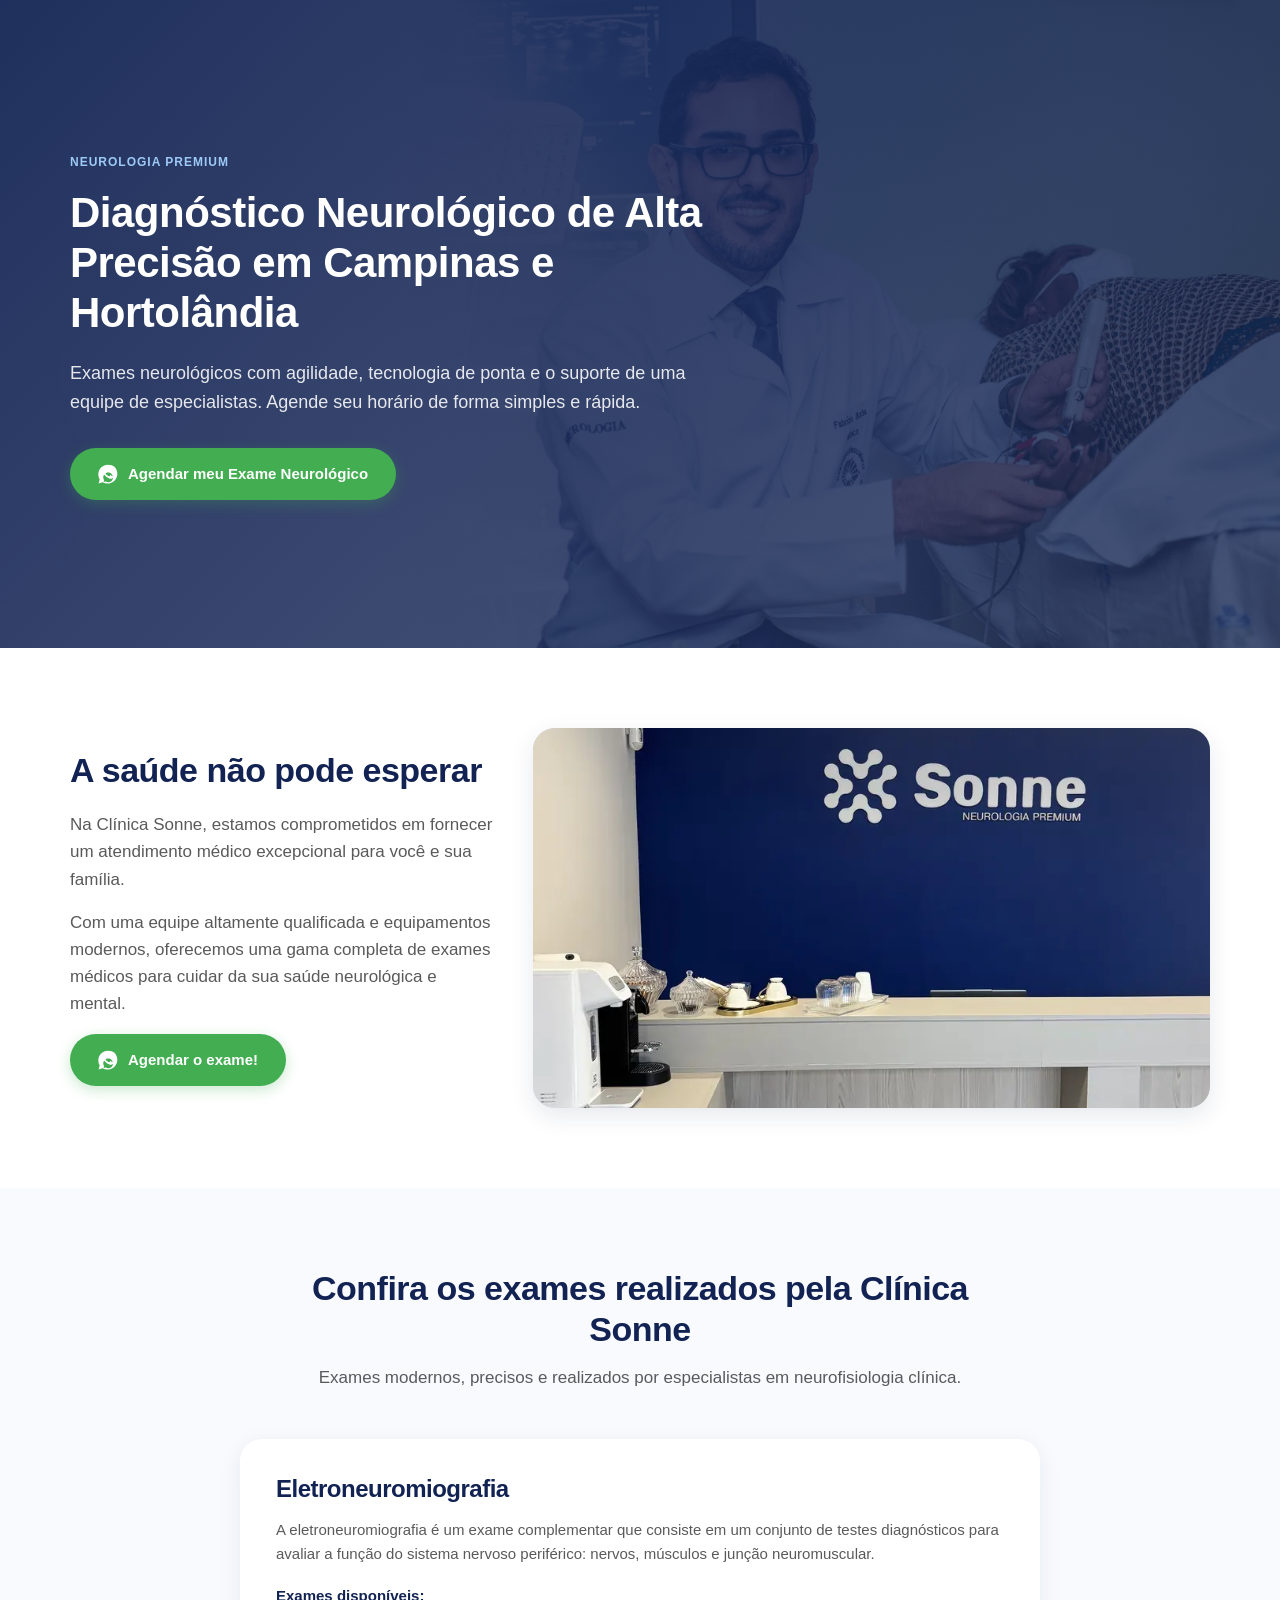
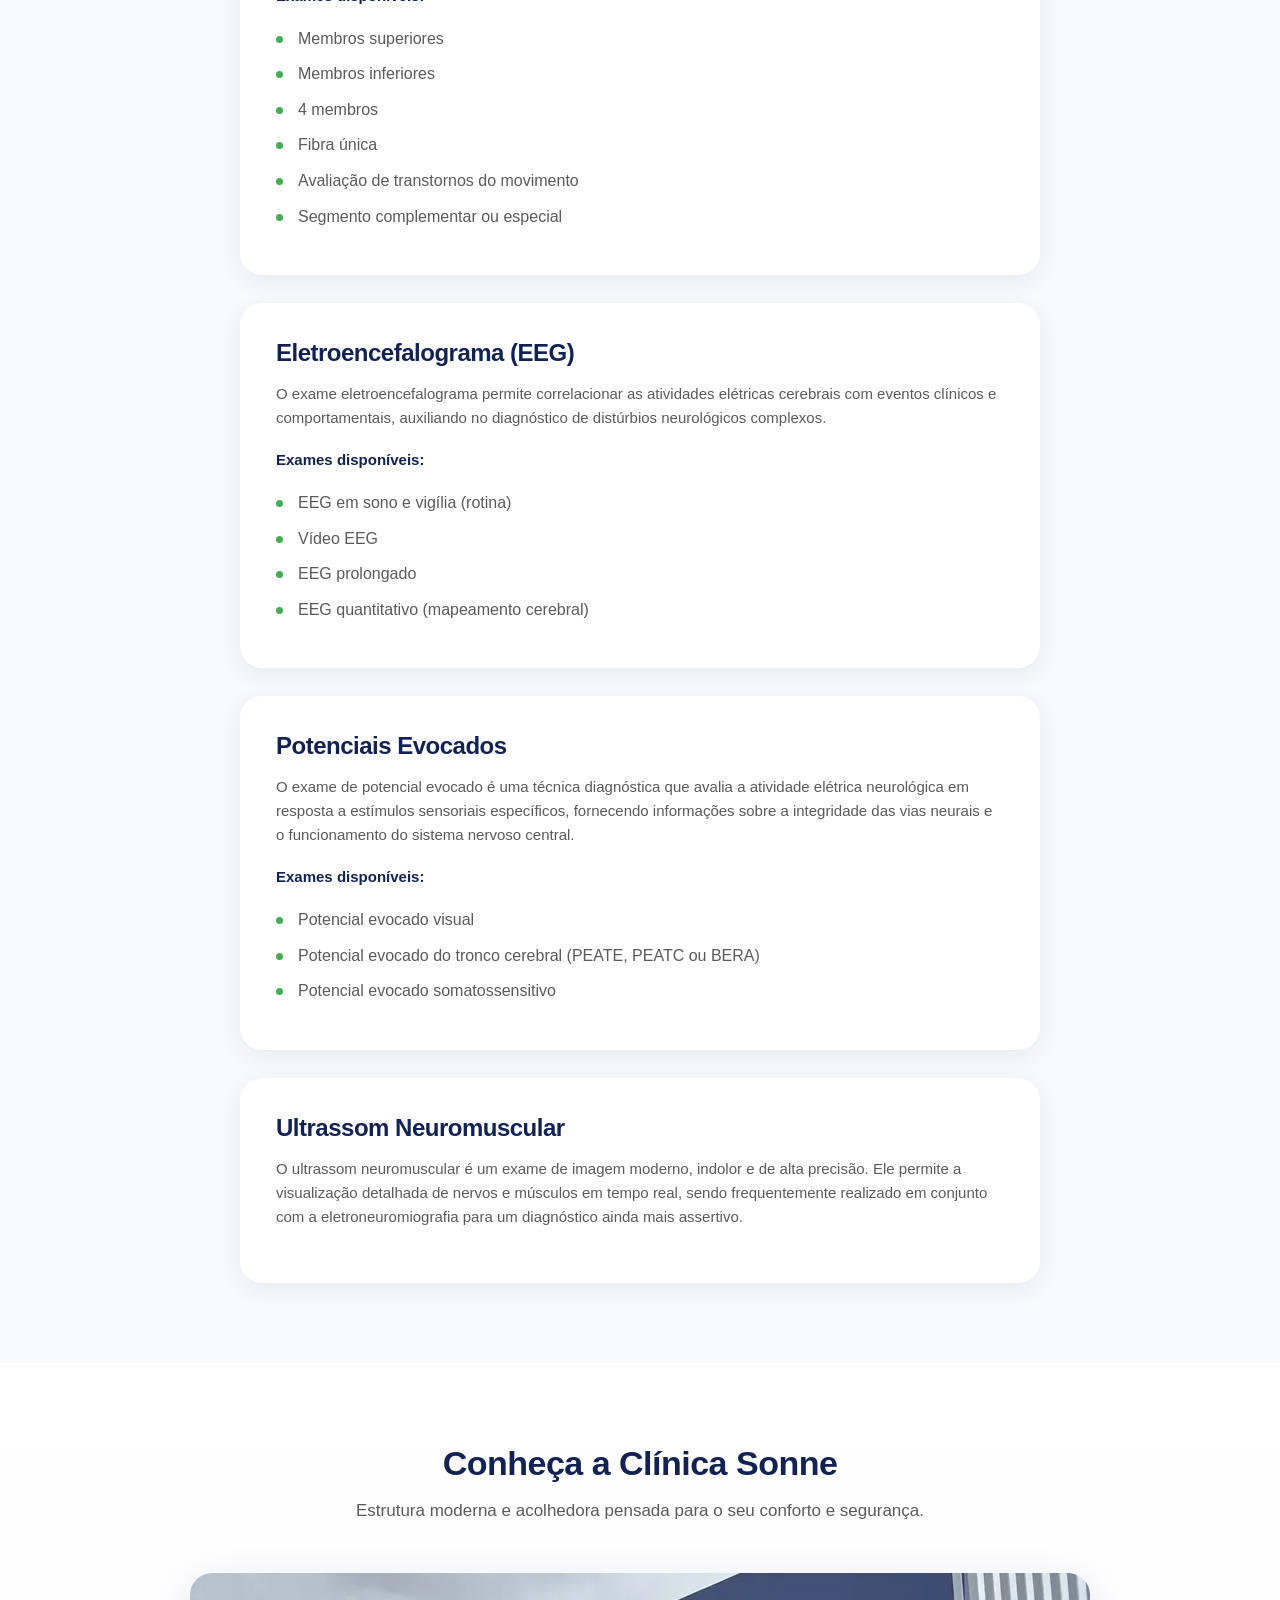
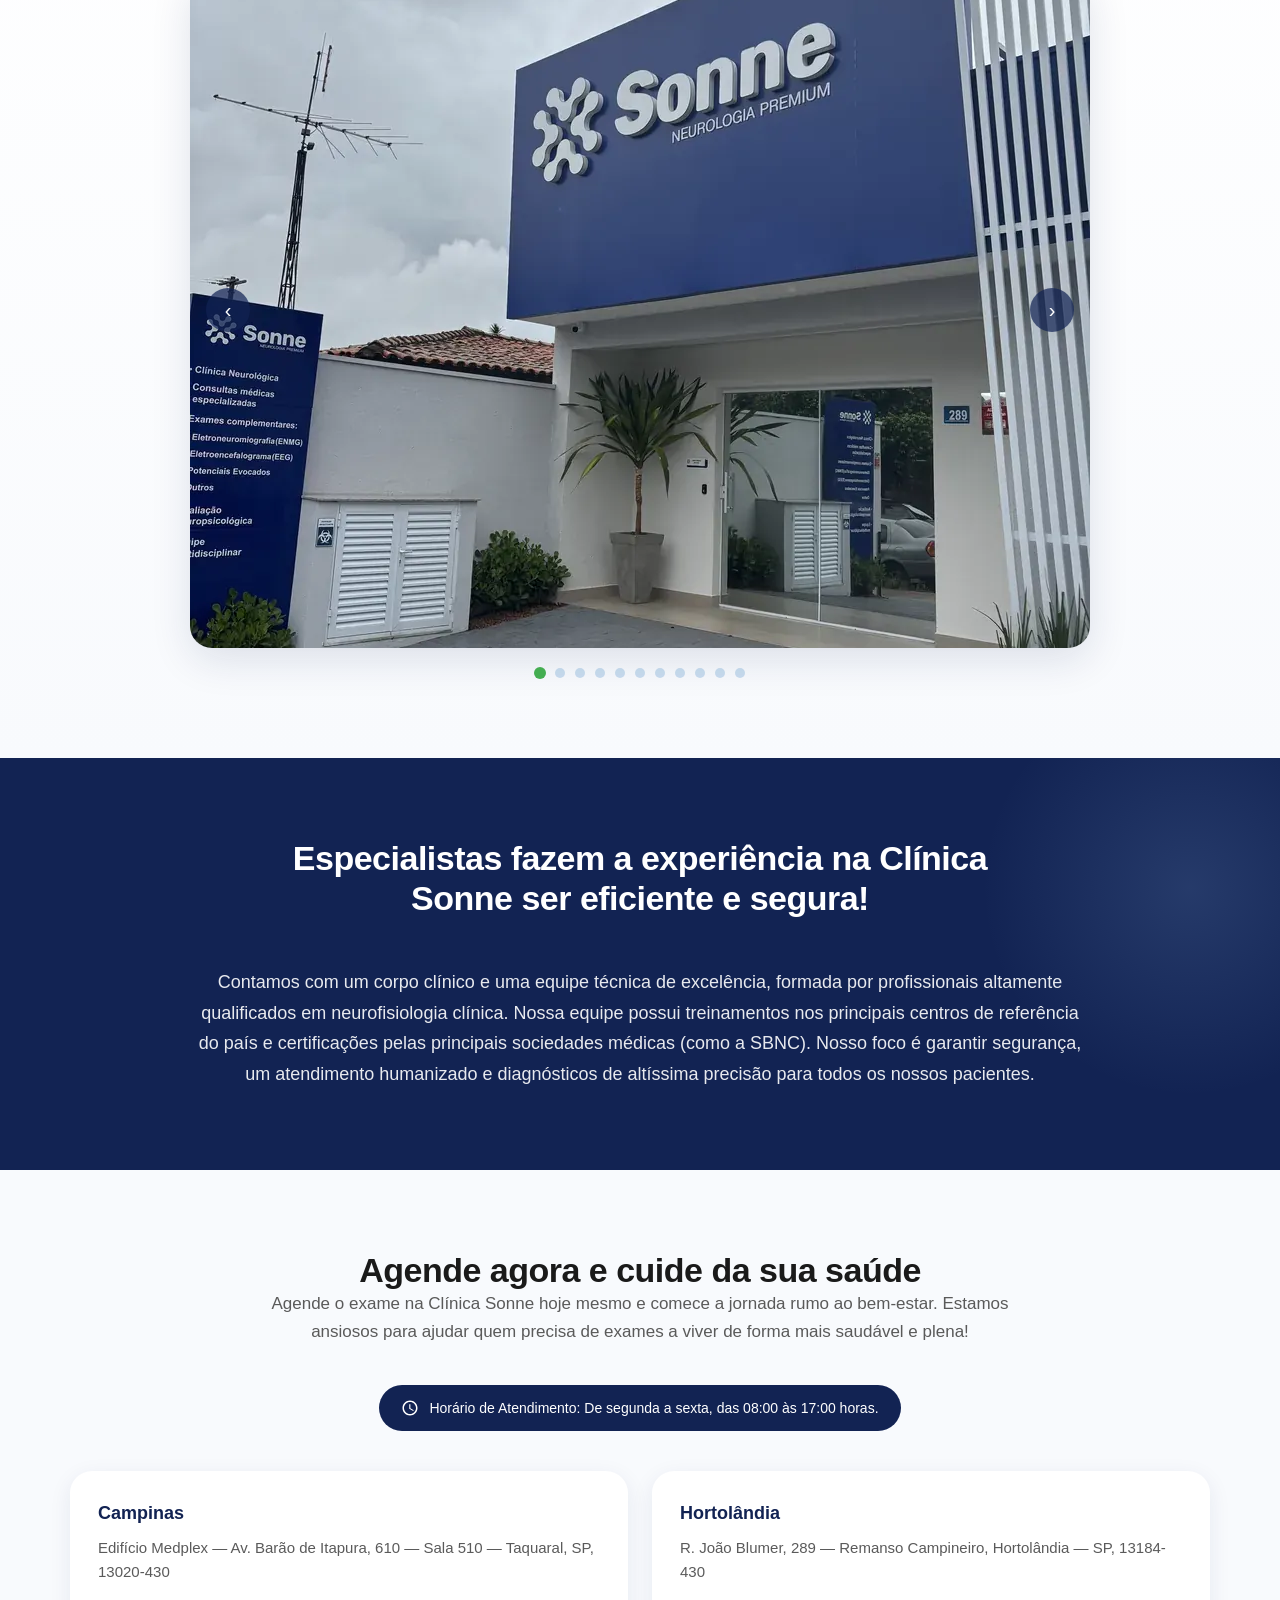
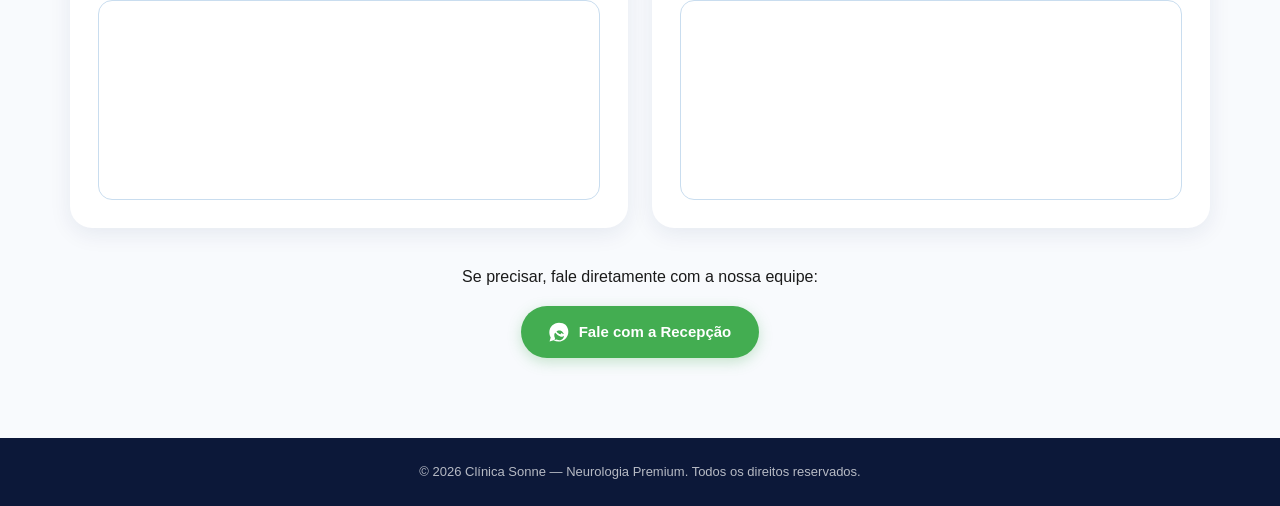
==== commit b3a89771: "refactor: exames-neurologicos.html passa a ser o novo index.html, remover antigo index WordPress e a" ====
--- a/index.html
+++ b/index.html
@@ -1,579 +1,705 @@
 <!DOCTYPE html>
-
-<html dir="ltr" lang="pt-BR" prefix="og: https://ogp.me/ns#">
-<head><meta charset="utf-8"/><script>if(navigator.userAgent.match(/MSIE|Internet Explorer/i)||navigator.userAgent.match(/Trident\/7\..*?rv:11/i)){var href=document.location.href;if(!href.match(/[?&]nowprocket/)){if(href.indexOf("?")==-1){if(href.indexOf("#")==-1){document.location.href=href+"?nowprocket=1"}else{document.location.href=href.replace("#","?nowprocket=1#")}}else{if(href.indexOf("#")==-1){document.location.href=href+"&nowprocket=1"}else{document.location.href=href.replace("#","&nowprocket=1#")}}}}</script><script>(()=>{class RocketLazyLoadScripts{constructor(){this.v="2.0.3",this.userEvents=["keydown","keyup","mousedown","mouseup","mousemove","mouseover","mouseenter","mouseout","mouseleave","touchmove","touchstart","touchend","touchcancel","wheel","click","dblclick","input","visibilitychange"],this.attributeEvents=["onblur","onclick","oncontextmenu","ondblclick","onfocus","onmousedown","onmouseenter","onmouseleave","onmousemove","onmouseout","onmouseover","onmouseup","onmousewheel","onscroll","onsubmit"]}async t(){this.i(),this.o(),/iP(ad|hone)/.test(navigator.userAgent)&&this.h(),this.u(),this.l(this),this.m(),this.k(this),this.p(this),this._(),await Promise.all([this.R(),this.L()]),this.lastBreath=Date.now(),this.S(this),this.P(),this.D(),this.O(),this.M(),await this.C(this.delayedScripts.normal),await this.C(this.delayedScripts.defer),await this.C(this.delayedScripts.async),this.F("domReady"),await this.T(),await this.j(),await this.I(),this.F("windowLoad"),await this.A(),window.dispatchEvent(new Event("rocket-allScriptsLoaded")),this.everythingLoaded=!0,this.lastTouchEnd&&await new Promise((t=>setTimeout(t,500-Date.now()+this.lastTouchEnd))),this.H(),this.F("all"),this.U(),this.W()}i(){this.CSPIssue=sessionStorage.getItem("rocketCSPIssue"),document.addEventListener("securitypolicyviolation",(t=>{this.CSPIssue||"script-src-elem"!==t.violatedDirective||"data"!==t.blockedURI||(this.CSPIssue=!0,sessionStorage.setItem("rocketCSPIssue",!0))}),{isRocket:!0})}o(){window.addEventListener("pageshow",(t=>{this.persisted=t.persisted,this.realWindowLoadedFired=!0}),{isRocket:!0}),window.addEventListener("pagehide",(()=>{this.onFirstUserAction=null}),{isRocket:!0})}h(){let t;function e(e){t=e}window.addEventListener("touchstart",e,{isRocket:!0}),window.addEventListener("touchend",(function i(o){Math.abs(o.changedTouches[0].pageX-t.changedTouches[0].pageX)<10&&Math.abs(o.changedTouches[0].pageY-t.changedTouches[0].pageY)<10&&o.timeStamp-t.timeStamp<200&&(o.target.dispatchEvent(new PointerEvent("click",{target:o.target,bubbles:!0,cancelable:!0,detail:1})),event.preventDefault(),window.removeEventListener("touchstart",e,{isRocket:!0}),window.removeEventListener("touchend",i,{isRocket:!0}))}),{isRocket:!0})}q(t){this.userActionTriggered||("mousemove"!==t.type||this.firstMousemoveIgnored?"keyup"===t.type||"mouseover"===t.type||"mouseout"===t.type||(this.userActionTriggered=!0,this.onFirstUserAction&&this.onFirstUserAction()):this.firstMousemoveIgnored=!0),"click"===t.type&&t.preventDefault(),this.savedUserEvents.length>0&&(t.stopPropagation(),t.stopImmediatePropagation()),"touchstart"===this.lastEvent&&"touchend"===t.type&&(this.lastTouchEnd=Date.now()),"click"===t.type&&(this.lastTouchEnd=0),this.lastEvent=t.type,this.savedUserEvents.push(t)}u(){this.savedUserEvents=[],this.userEventHandler=this.q.bind(this),this.userEvents.forEach((t=>window.addEventListener(t,this.userEventHandler,{passive:!1,isRocket:!0})))}U(){this.userEvents.forEach((t=>window.removeEventListener(t,this.userEventHandler,{passive:!1,isRocket:!0}))),this.savedUserEvents.forEach((t=>{t.target.dispatchEvent(new window[t.constructor.name](t.type,t))}))}m(){this.eventsMutationObserver=new MutationObserver((t=>{const e="return false";for(const i of t){if("attributes"===i.type){const t=i.target.getAttribute(i.attributeName);t&&t!==e&&(i.target.setAttribute("data-rocket-"+i.attributeName,t),i.target["rocket"+i.attributeName]=new Function("event",t),i.target.setAttribute(i.attributeName,e))}"childList"===i.type&&i.addedNodes.forEach((t=>{if(t.nodeType===Node.ELEMENT_NODE)for(const i of t.attributes)this.attributeEvents.includes(i.name)&&i.value&&""!==i.value&&(t.setAttribute("data-rocket-"+i.name,i.value),t["rocket"+i.name]=new Function("event",i.value),t.setAttribute(i.name,e))}))}})),this.eventsMutationObserver.observe(document,{subtree:!0,childList:!0,attributeFilter:this.attributeEvents})}H(){this.eventsMutationObserver.disconnect(),this.attributeEvents.forEach((t=>{document.querySelectorAll("[data-rocket-"+t+"]").forEach((e=>{e.setAttribute(t,e.getAttribute("data-rocket-"+t)),e.removeAttribute("data-rocket-"+t)}))}))}k(t){Object.defineProperty(HTMLElement.prototype,"onclick",{get(){return this.rocketonclick||null},set(e){this.rocketonclick=e,this.setAttribute(t.everythingLoaded?"onclick":"data-rocket-onclick","this.rocketonclick(event)")}})}S(t){function e(e,i){let o=e[i];e[i]=null,Object.defineProperty(e,i,{get:()=>o,set(s){t.everythingLoaded?o=s:e["rocket"+i]=o=s}})}e(document,"onreadystatechange"),e(window,"onload"),e(window,"onpageshow");try{Object.defineProperty(document,"readyState",{get:()=>t.rocketReadyState,set(e){t.rocketReadyState=e},configurable:!0}),document.readyState="loading"}catch(t){console.log("WPRocket DJE readyState conflict, bypassing")}}l(t){this.originalAddEventListener=EventTarget.prototype.addEventListener,this.originalRemoveEventListener=EventTarget.prototype.removeEventListener,this.savedEventListeners=[],EventTarget.prototype.addEventListener=function(e,i,o){o&&o.isRocket||!t.B(e,this)&&!t.userEvents.includes(e)||t.B(e,this)&&!t.userActionTriggered||e.startsWith("rocket-")||t.everythingLoaded?t.originalAddEventListener.call(this,e,i,o):t.savedEventListeners.push({target:this,remove:!1,type:e,func:i,options:o})},EventTarget.prototype.removeEventListener=function(e,i,o){o&&o.isRocket||!t.B(e,this)&&!t.userEvents.includes(e)||t.B(e,this)&&!t.userActionTriggered||e.startsWith("rocket-")||t.everythingLoaded?t.originalRemoveEventListener.call(this,e,i,o):t.savedEventListeners.push({target:this,remove:!0,type:e,func:i,options:o})}}F(t){"all"===t&&(EventTarget.prototype.addEventListener=this.originalAddEventListener,EventTarget.prototype.removeEventListener=this.originalRemoveEventListener),this.savedEventListeners=this.savedEventListeners.filter((e=>{let i=e.type,o=e.target||window;return"domReady"===t&&"DOMContentLoaded"!==i&&"readystatechange"!==i||("windowLoad"===t&&"load"!==i&&"readystatechange"!==i&&"pageshow"!==i||(this.B(i,o)&&(i="rocket-"+i),e.remove?o.removeEventListener(i,e.func,e.options):o.addEventListener(i,e.func,e.options),!1))}))}p(t){let e;function i(e){return t.everythingLoaded?e:e.split(" ").map((t=>"load"===t||t.startsWith("load.")?"rocket-jquery-load":t)).join(" ")}function o(o){function s(e){const s=o.fn[e];o.fn[e]=o.fn.init.prototype[e]=function(){return this[0]===window&&t.userActionTriggered&&("string"==typeof arguments[0]||arguments[0]instanceof String?arguments[0]=i(arguments[0]):"object"==typeof arguments[0]&&Object.keys(arguments[0]).forEach((t=>{const e=arguments[0][t];delete arguments[0][t],arguments[0][i(t)]=e}))),s.apply(this,arguments),this}}if(o&&o.fn&&!t.allJQueries.includes(o)){const e={DOMContentLoaded:[],"rocket-DOMContentLoaded":[]};for(const t in e)document.addEventListener(t,(()=>{e[t].forEach((t=>t()))}),{isRocket:!0});o.fn.ready=o.fn.init.prototype.ready=function(i){function s(){parseInt(o.fn.jquery)>2?setTimeout((()=>i.bind(document)(o))):i.bind(document)(o)}return t.realDomReadyFired?!t.userActionTriggered||t.fauxDomReadyFired?s():e["rocket-DOMContentLoaded"].push(s):e.DOMContentLoaded.push(s),o([])},s("on"),s("one"),s("off"),t.allJQueries.push(o)}e=o}t.allJQueries=[],o(window.jQuery),Object.defineProperty(window,"jQuery",{get:()=>e,set(t){o(t)}})}P(){const t=new Map;document.write=document.writeln=function(e){const i=document.currentScript,o=document.createRange(),s=i.parentElement;let n=t.get(i);void 0===n&&(n=i.nextSibling,t.set(i,n));const c=document.createDocumentFragment();o.setStart(c,0),c.appendChild(o.createContextualFragment(e)),s.insertBefore(c,n)}}async R(){return new Promise((t=>{this.userActionTriggered?t():this.onFirstUserAction=t}))}async L(){return new Promise((t=>{document.addEventListener("DOMContentLoaded",(()=>{this.realDomReadyFired=!0,t()}),{isRocket:!0})}))}async I(){return this.realWindowLoadedFired?Promise.resolve():new Promise((t=>{window.addEventListener("load",t,{isRocket:!0})}))}M(){this.pendingScripts=[];this.scriptsMutationObserver=new MutationObserver((t=>{for(const e of t)e.addedNodes.forEach((t=>{"SCRIPT"!==t.tagName||t.noModule||t.isWPRocket||this.pendingScripts.push({script:t,promise:new Promise((e=>{const i=()=>{const i=this.pendingScripts.findIndex((e=>e.script===t));i>=0&&this.pendingScripts.splice(i,1),e()};t.addEventListener("load",i,{isRocket:!0}),t.addEventListener("error",i,{isRocket:!0}),setTimeout(i,1e3)}))})}))})),this.scriptsMutationObserver.observe(document,{childList:!0,subtree:!0})}async j(){await this.J(),this.pendingScripts.length?(await this.pendingScripts[0].promise,await this.j()):this.scriptsMutationObserver.disconnect()}D(){this.delayedScripts={normal:[],async:[],defer:[]},document.querySelectorAll("script[type$=rocketlazyloadscript]").forEach((t=>{t.hasAttribute("data-rocket-src")?t.hasAttribute("async")&&!1!==t.async?this.delayedScripts.async.push(t):t.hasAttribute("defer")&&!1!==t.defer||"module"===t.getAttribute("data-rocket-type")?this.delayedScripts.defer.push(t):this.delayedScripts.normal.push(t):this.delayedScripts.normal.push(t)}))}async _(){await this.L();let t=[];document.querySelectorAll("script[type$=rocketlazyloadscript][data-rocket-src]").forEach((e=>{let i=e.getAttribute("data-rocket-src");if(i&&!i.startsWith("data:")){i.startsWith("//")&&(i=location.protocol+i);try{const o=new URL(i).origin;o!==location.origin&&t.push({src:o,crossOrigin:e.crossOrigin||"module"===e.getAttribute("data-rocket-type")})}catch(t){}}})),t=[...new Map(t.map((t=>[JSON.stringify(t),t]))).values()],this.N(t,"preconnect")}async $(t){if(await this.G(),!0!==t.noModule||!("noModule"in HTMLScriptElement.prototype))return new Promise((e=>{let i;function o(){(i||t).setAttribute("data-rocket-status","executed"),e()}try{if(navigator.userAgent.includes("Firefox/")||""===navigator.vendor||this.CSPIssue)i=document.createElement("script"),[...t.attributes].forEach((t=>{let e=t.nodeName;"type"!==e&&("data-rocket-type"===e&&(e="type"),"data-rocket-src"===e&&(e="src"),i.setAttribute(e,t.nodeValue))})),t.text&&(i.text=t.text),t.nonce&&(i.nonce=t.nonce),i.hasAttribute("src")?(i.addEventListener("load",o,{isRocket:!0}),i.addEventListener("error",(()=>{i.setAttribute("data-rocket-status","failed-network"),e()}),{isRocket:!0}),setTimeout((()=>{i.isConnected||e()}),1)):(i.text=t.text,o()),i.isWPRocket=!0,t.parentNode.replaceChild(i,t);else{const i=t.getAttribute("data-rocket-type"),s=t.getAttribute("data-rocket-src");i?(t.type=i,t.removeAttribute("data-rocket-type")):t.removeAttribute("type"),t.addEventListener("load",o,{isRocket:!0}),t.addEventListener("error",(i=>{this.CSPIssue&&i.target.src.startsWith("data:")?(console.log("WPRocket: CSP fallback activated"),t.removeAttribute("src"),this.$(t).then(e)):(t.setAttribute("data-rocket-status","failed-network"),e())}),{isRocket:!0}),s?(t.fetchPriority="high",t.removeAttribute("data-rocket-src"),t.src=s):t.src="data:text/javascript;base64,"+window.btoa(unescape(encodeURIComponent(t.text)))}}catch(i){t.setAttribute("data-rocket-status","failed-transform"),e()}}));t.setAttribute("data-rocket-status","skipped")}async C(t){const e=t.shift();return e?(e.isConnected&&await this.$(e),this.C(t)):Promise.resolve()}O(){this.N([...this.delayedScripts.normal,...this.delayedScripts.defer,...this.delayedScripts.async],"preload")}N(t,e){this.trash=this.trash||[];let i=!0;var o=document.createDocumentFragment();t.forEach((t=>{const s=t.getAttribute&&t.getAttribute("data-rocket-src")||t.src;if(s&&!s.startsWith("data:")){const n=document.createElement("link");n.href=s,n.rel=e,"preconnect"!==e&&(n.as="script",n.fetchPriority=i?"high":"low"),t.getAttribute&&"module"===t.getAttribute("data-rocket-type")&&(n.crossOrigin=!0),t.crossOrigin&&(n.crossOrigin=t.crossOrigin),t.integrity&&(n.integrity=t.integrity),t.nonce&&(n.nonce=t.nonce),o.appendChild(n),this.trash.push(n),i=!1}})),document.head.appendChild(o)}W(){this.trash.forEach((t=>t.remove()))}async T(){try{document.readyState="interactive"}catch(t){}this.fauxDomReadyFired=!0;try{await this.G(),document.dispatchEvent(new Event("rocket-readystatechange")),await this.G(),document.rocketonreadystatechange&&document.rocketonreadystatechange(),await this.G(),document.dispatchEvent(new Event("rocket-DOMContentLoaded")),await this.G(),window.dispatchEvent(new Event("rocket-DOMContentLoaded"))}catch(t){console.error(t)}}async A(){try{document.readyState="complete"}catch(t){}try{await this.G(),document.dispatchEvent(new Event("rocket-readystatechange")),await this.G(),document.rocketonreadystatechange&&document.rocketonreadystatechange(),await this.G(),window.dispatchEvent(new Event("rocket-load")),await this.G(),window.rocketonload&&window.rocketonload(),await this.G(),this.allJQueries.forEach((t=>t(window).trigger("rocket-jquery-load"))),await this.G();const t=new Event("rocket-pageshow");t.persisted=this.persisted,window.dispatchEvent(t),await this.G(),window.rocketonpageshow&&window.rocketonpageshow({persisted:this.persisted})}catch(t){console.error(t)}}async G(){Date.now()-this.lastBreath>45&&(await this.J(),this.lastBreath=Date.now())}async J(){return document.hidden?new Promise((t=>setTimeout(t))):new Promise((t=>requestAnimationFrame(t)))}B(t,e){return e===document&&"readystatechange"===t||(e===document&&"DOMContentLoaded"===t||(e===window&&"DOMContentLoaded"===t||(e===window&&"load"===t||e===window&&"pageshow"===t)))}static run(){(new RocketLazyLoadScripts).t()}}RocketLazyLoadScripts.run()})();</script>
-<title>Exames – Clínica Sonne1 - Clínica Sonne</title><link as="image" data-rocket-preload="" fetchpriority="high" href="assets/images/5af950d3-bg_1000000000000000000028.webp" rel="preload"/><link as="style" data-rocket-preload="" href="assets/css/css_family_Roboto_100_100italic_20.css" rel="preload"/><link href="assets/css/css_family_Roboto_100_100italic_20.css" media="print" onload="this.media='all'" rel="stylesheet"/><noscript><link href="assets/css/css_family_Roboto_100_100italic_20.css" rel="stylesheet"/></noscript>
-<!-- All in One SEO 4.9.6.2 - aioseo.com -->
-<meta content="A HORA DE SER CUIDADA: Agende o exame neurológico Com o encaminhamento médico em mãos, você já está no caminho certo na clínica Sonne. Agendar exame! [rank_math_breadcrumb] A saúde não pode esperar Na Clínica Sonne, estamos comprometidos em fornecer atendimento médico excepcional e abrangente para toda a família. Com uma equipe altamente qualificada e especializada," name="description"/>
-<meta content="max-image-preview:large" name="robots"/>
-<meta content="CMY68oUdwRSuhw-gOk4AWP-N3a6IB_A8EeXqqexEMZs" name="google-site-verification"/>
-<link href="assets/other/index.html" rel="canonical"/>
-<meta content="All in One SEO (AIOSEO) 4.9.6.2" name="generator"/>
-<meta content="pt_BR" property="og:locale"/>
-<meta content="Clínica Sonne - Neurologia Premium" property="og:site_name"/>
-<meta content="article" property="og:type"/>
-<meta content="Exames – Clínica Sonne1 - Clínica Sonne" property="og:title"/>
-<meta content="A HORA DE SER CUIDADA: Agende o exame neurológico Com o encaminhamento médico em mãos, você já está no caminho certo na clínica Sonne. Agendar exame! [rank_math_breadcrumb] A saúde não pode esperar Na Clínica Sonne, estamos comprometidos em fornecer atendimento médico excepcional e abrangente para toda a família. Com uma equipe altamente qualificada e especializada," property="og:description"/>
-<meta content="https://clinicasonne.com.br/exames-sonne/" property="og:url"/>
-<meta content="2025-01-22T18:11:51+00:00" property="article:published_time"/>
-<meta content="2025-04-02T04:49:32+00:00" property="article:modified_time"/>
-<meta content="https://www.facebook.com/profile.php?id=100091332262506" property="article:publisher"/>
-<meta content="summary_large_image" name="twitter:card"/>
-<meta content="Exames – Clínica Sonne1 - Clínica Sonne" name="twitter:title"/>
-<meta content="A HORA DE SER CUIDADA: Agende o exame neurológico Com o encaminhamento médico em mãos, você já está no caminho certo na clínica Sonne. Agendar exame! [rank_math_breadcrumb] A saúde não pode esperar Na Clínica Sonne, estamos comprometidos em fornecer atendimento médico excepcional e abrangente para toda a família. Com uma equipe altamente qualificada e especializada," name="twitter:description"/>
-<script class="aioseo-schema" type="application/ld+json">
-			{"@context":"https:\/\/schema.org","@graph":[{"@type":"BreadcrumbList","@id":"https:\/\/clinicasonne.com.br\/exames-sonne\/#breadcrumblist","itemListElement":[{"@type":"ListItem","@id":"https:\/\/clinicasonne.com.br#listItem","position":1,"name":"Home","item":"https:\/\/clinicasonne.com.br","nextItem":{"@type":"ListItem","@id":"https:\/\/clinicasonne.com.br\/exames-sonne\/#listItem","name":"Exames &#8211; Cl\u00ednica Sonne1"}},{"@type":"ListItem","@id":"https:\/\/clinicasonne.com.br\/exames-sonne\/#listItem","position":2,"name":"Exames &#8211; Cl\u00ednica Sonne1","previousItem":{"@type":"ListItem","@id":"https:\/\/clinicasonne.com.br#listItem","name":"Home"}}]},{"@type":"Organization","@id":"https:\/\/clinicasonne.com.br\/#organization","name":"Cl\u00ednica Sonne","description":"Neurologia Premium","url":"https:\/\/clinicasonne.com.br\/","telephone":"+5519996283086","sameAs":["https:\/\/www.facebook.com\/profile.php?id=100091332262506","https:\/\/www.instagram.com\/clinicasonne\/","https:\/\/www.youtube.com\/@ClinicaSonne","https:\/\/www.linkedin.com\/in\/fabrcio-castro-de-borba-76670728\/"]},{"@type":"WebPage","@id":"https:\/\/clinicasonne.com.br\/exames-sonne\/#webpage","url":"https:\/\/clinicasonne.com.br\/exames-sonne\/","name":"Exames \u2013 Cl\u00ednica Sonne1 - Cl\u00ednica Sonne","description":"A HORA DE SER CUIDADA: Agende o exame neurol\u00f3gico Com o encaminhamento m\u00e9dico em m\u00e3os, voc\u00ea j\u00e1 est\u00e1 no caminho certo na cl\u00ednica Sonne. Agendar exame! [rank_math_breadcrumb] A sa\u00fade n\u00e3o pode esperar Na Cl\u00ednica Sonne, estamos comprometidos em fornecer atendimento m\u00e9dico excepcional e abrangente para toda a fam\u00edlia. Com uma equipe altamente qualificada e especializada,","inLanguage":"pt-BR","isPartOf":{"@id":"https:\/\/clinicasonne.com.br\/#website"},"breadcrumb":{"@id":"https:\/\/clinicasonne.com.br\/exames-sonne\/#breadcrumblist"},"datePublished":"2025-01-22T15:11:51-03:00","dateModified":"2025-04-02T01:49:32-03:00"},{"@type":"WebSite","@id":"https:\/\/clinicasonne.com.br\/#website","url":"https:\/\/clinicasonne.com.br\/","name":"Cl\u00ednica Sonne","description":"Neurologia Premium","inLanguage":"pt-BR","publisher":{"@id":"https:\/\/clinicasonne.com.br\/#organization"}}]}
-		</script>
-<!-- All in One SEO -->
-<!-- Google Tag Manager for WordPress by gtm4wp.com -->
-<script data-cfasync="false" data-pagespeed-no-defer="">
-	var gtm4wp_datalayer_name = "dataLayer";
-	var dataLayer = dataLayer || [];
-</script>
-<!-- End Google Tag Manager for WordPress by gtm4wp.com --><!-- Tag do Google (gtag.js) modo de consentimento dataLayer adicionado pelo Site Kit -->
-<script id="google_gtagjs-js-consent-mode-data-layer" type="rocketlazyloadscript">
-window.dataLayer = window.dataLayer || [];function gtag(){dataLayer.push(arguments);}
-gtag('consent', 'default', {"ad_personalization":"denied","ad_storage":"denied","ad_user_data":"denied","analytics_storage":"denied","functionality_storage":"denied","security_storage":"denied","personalization_storage":"denied","region":["AT","BE","BG","CH","CY","CZ","DE","DK","EE","ES","FI","FR","GB","GR","HR","HU","IE","IS","IT","LI","LT","LU","LV","MT","NL","NO","PL","PT","RO","SE","SI","SK"],"wait_for_update":500});
-window._googlesitekitConsentCategoryMap = {"statistics":["analytics_storage"],"marketing":["ad_storage","ad_user_data","ad_personalization"],"functional":["functionality_storage","security_storage"],"preferences":["personalization_storage"]};
-window._googlesitekitConsents = {"ad_personalization":"denied","ad_storage":"denied","ad_user_data":"denied","analytics_storage":"denied","functionality_storage":"denied","security_storage":"denied","personalization_storage":"denied","region":["AT","BE","BG","CH","CY","CZ","DE","DK","EE","ES","FI","FR","GB","GR","HR","HU","IE","IS","IT","LI","LT","LU","LV","MT","NL","NO","PL","PT","RO","SE","SI","SK"],"wait_for_update":500};
-</script>
-<!-- Fim da tag do Google (gtag.js) modo de consentimento dataLayer adicionado pelo Site Kit -->
-<script type="rocketlazyloadscript">
-		(function(){
-			window.ecsSchemeConfig={systemAuto:false};
-			var m=document.cookie.match(/(?:^|;\s*)ecs_color_scheme=([^;]+)/);
-			if(m&&m[1]==='alt'){
-				document.documentElement.setAttribute('data-ecs-scheme','alt');
-			}else if(!m&&false){
-				if(window.matchMedia&&window.matchMedia('(prefers-color-scheme:dark)').matches){
-					document.documentElement.setAttribute('data-ecs-scheme','alt');
-				}
-			}
-		})();
-		</script>
-<link href="https://www.googletagmanager.com" rel="dns-prefetch"/>
-<link crossorigin="" href="https://fonts.gstatic.com" rel="preconnect"/>
-<link href="assets/other/index" rel="alternate" title="Feed para Clínica Sonne »" type="application/rss+xml"/>
-<link href="assets/other/index" rel="alternate" title="Feed de comentários para Clínica Sonne »" type="application/rss+xml"/>
-<link href="assets/other/embed_url_https___clinicasonne_com_b" rel="alternate" title="oEmbed (JSON)" type="application/json+oembed"/>
-<link href="assets/other/embed_url_https___clinicasonne_com_b" rel="alternate" title="oEmbed (XML)" type="text/xml+oembed"/>
-<style id="wp-img-auto-sizes-contain-inline-css">
-img:is([sizes=auto i],[sizes^="auto," i]){contain-intrinsic-size:3000px 1500px}
-/*# sourceURL=wp-img-auto-sizes-contain-inline-css */
-</style>
-<style id="wp-emoji-styles-inline-css">
-
-	img.wp-smiley, img.emoji {
-		display: inline !important;
-		border: none !important;
-		box-shadow: none !important;
-		height: 1em !important;
-		width: 1em !important;
-		margin: 0 0.07em !important;
-		vertical-align: -0.1em !important;
-		background: none !important;
-		padding: 0 !important;
-	}
-/*# sourceURL=wp-emoji-styles-inline-css */
-</style>
-<style id="classic-theme-styles-inline-css">
-/*! This file is auto-generated */
-.wp-block-button__link{color:#fff;background-color:#32373c;border-radius:9999px;box-shadow:none;text-decoration:none;padding:calc(.667em + 2px) calc(1.333em + 2px);font-size:1.125em}.wp-block-file__button{background:#32373c;color:#fff;text-decoration:none}
-/*# sourceURL=/wp-includes/css/classic-themes.min.css */
-</style>
-<link data-minify="1" href="assets/css/global.e90f6d47_ver_1782867811.css" id="aioseo/css/src/vue/standalone/blocks/table-of-contents/global.scss-css" media="all" rel="stylesheet"/>
-<link data-minify="1" href="assets/css/style_ver_1782867811.css" id="nta-css-popup-css" media="all" rel="stylesheet"/>
-<style id="global-styles-inline-css">
-:root{--wp--preset--aspect-ratio--square: 1;--wp--preset--aspect-ratio--4-3: 4/3;--wp--preset--aspect-ratio--3-4: 3/4;--wp--preset--aspect-ratio--3-2: 3/2;--wp--preset--aspect-ratio--2-3: 2/3;--wp--preset--aspect-ratio--16-9: 16/9;--wp--preset--aspect-ratio--9-16: 9/16;--wp--preset--color--black: #000000;--wp--preset--color--cyan-bluish-gray: #abb8c3;--wp--preset--color--white: #ffffff;--wp--preset--color--pale-pink: #f78da7;--wp--preset--color--vivid-red: #cf2e2e;--wp--preset--color--luminous-vivid-orange: #ff6900;--wp--preset--color--luminous-vivid-amber: #fcb900;--wp--preset--color--light-green-cyan: #7bdcb5;--wp--preset--color--vivid-green-cyan: #00d084;--wp--preset--color--pale-cyan-blue: #8ed1fc;--wp--preset--color--vivid-cyan-blue: #0693e3;--wp--preset--color--vivid-purple: #9b51e0;--wp--preset--gradient--vivid-cyan-blue-to-vivid-purple: linear-gradient(135deg,rgb(6,147,227) 0%,rgb(155,81,224) 100%);--wp--preset--gradient--light-green-cyan-to-vivid-green-cyan: linear-gradient(135deg,rgb(122,220,180) 0%,rgb(0,208,130) 100%);--wp--preset--gradient--luminous-vivid-amber-to-luminous-vivid-orange: linear-gradient(135deg,rgb(252,185,0) 0%,rgb(255,105,0) 100%);--wp--preset--gradient--luminous-vivid-orange-to-vivid-red: linear-gradient(135deg,rgb(255,105,0) 0%,rgb(207,46,46) 100%);--wp--preset--gradient--very-light-gray-to-cyan-bluish-gray: linear-gradient(135deg,rgb(238,238,238) 0%,rgb(169,184,195) 100%);--wp--preset--gradient--cool-to-warm-spectrum: linear-gradient(135deg,rgb(74,234,220) 0%,rgb(151,120,209) 20%,rgb(207,42,186) 40%,rgb(238,44,130) 60%,rgb(251,105,98) 80%,rgb(254,248,76) 100%);--wp--preset--gradient--blush-light-purple: linear-gradient(135deg,rgb(255,206,236) 0%,rgb(152,150,240) 100%);--wp--preset--gradient--blush-bordeaux: linear-gradient(135deg,rgb(254,205,165) 0%,rgb(254,45,45) 50%,rgb(107,0,62) 100%);--wp--preset--gradient--luminous-dusk: linear-gradient(135deg,rgb(255,203,112) 0%,rgb(199,81,192) 50%,rgb(65,88,208) 100%);--wp--preset--gradient--pale-ocean: linear-gradient(135deg,rgb(255,245,203) 0%,rgb(182,227,212) 50%,rgb(51,167,181) 100%);--wp--preset--gradient--electric-grass: linear-gradient(135deg,rgb(202,248,128) 0%,rgb(113,206,126) 100%);--wp--preset--gradient--midnight: linear-gradient(135deg,rgb(2,3,129) 0%,rgb(40,116,252) 100%);--wp--preset--font-size--small: 13px;--wp--preset--font-size--medium: 20px;--wp--preset--font-size--large: 36px;--wp--preset--font-size--x-large: 42px;--wp--preset--spacing--20: 0.44rem;--wp--preset--spacing--30: 0.67rem;--wp--preset--spacing--40: 1rem;--wp--preset--spacing--50: 1.5rem;--wp--preset--spacing--60: 2.25rem;--wp--preset--spacing--70: 3.38rem;--wp--preset--spacing--80: 5.06rem;--wp--preset--shadow--natural: 6px 6px 9px rgba(0, 0, 0, 0.2);--wp--preset--shadow--deep: 12px 12px 50px rgba(0, 0, 0, 0.4);--wp--preset--shadow--sharp: 6px 6px 0px rgba(0, 0, 0, 0.2);--wp--preset--shadow--outlined: 6px 6px 0px -3px rgb(255, 255, 255), 6px 6px rgb(0, 0, 0);--wp--preset--shadow--crisp: 6px 6px 0px rgb(0, 0, 0);}:where(body) { margin: 0; }:where(.is-layout-flex){gap: 0.5em;}:where(.is-layout-grid){gap: 0.5em;}body .is-layout-flex{display: flex;}.is-layout-flex{flex-wrap: wrap;align-items: center;}.is-layout-flex > :is(*, div){margin: 0;}body .is-layout-grid{display: grid;}.is-layout-grid > :is(*, div){margin: 0;}body{padding-top: 0px;padding-right: 0px;padding-bottom: 0px;padding-left: 0px;}:root :where(.wp-element-button, .wp-block-button__link){background-color: #32373c;border-width: 0;color: #fff;font-family: inherit;font-size: inherit;font-style: inherit;font-weight: inherit;letter-spacing: inherit;line-height: inherit;padding-top: calc(0.667em + 2px);padding-right: calc(1.333em + 2px);padding-bottom: calc(0.667em + 2px);padding-left: calc(1.333em + 2px);text-decoration: none;text-transform: inherit;}.has-black-color{color: var(--wp--preset--color--black) !important;}.has-cyan-bluish-gray-color{color: var(--wp--preset--color--cyan-bluish-gray) !important;}.has-white-color{color: var(--wp--preset--color--white) !important;}.has-pale-pink-color{color: var(--wp--preset--color--pale-pink) !important;}.has-vivid-red-color{color: var(--wp--preset--color--vivid-red) !important;}.has-luminous-vivid-orange-color{color: var(--wp--preset--color--luminous-vivid-orange) !important;}.has-luminous-vivid-amber-color{color: var(--wp--preset--color--luminous-vivid-amber) !important;}.has-light-green-cyan-color{color: var(--wp--preset--color--light-green-cyan) !important;}.has-vivid-green-cyan-color{color: var(--wp--preset--color--vivid-green-cyan) !important;}.has-pale-cyan-blue-color{color: var(--wp--preset--color--pale-cyan-blue) !important;}.has-vivid-cyan-blue-color{color: var(--wp--preset--color--vivid-cyan-blue) !important;}.has-vivid-purple-color{color: var(--wp--preset--color--vivid-purple) !important;}.has-black-background-color{background-color: var(--wp--preset--color--black) !important;}.has-cyan-bluish-gray-background-color{background-color: var(--wp--preset--color--cyan-bluish-gray) !important;}.has-white-background-color{background-color: var(--wp--preset--color--white) !important;}.has-pale-pink-background-color{background-color: var(--wp--preset--color--pale-pink) !important;}.has-vivid-red-background-color{background-color: var(--wp--preset--color--vivid-red) !important;}.has-luminous-vivid-orange-background-color{background-color: var(--wp--preset--color--luminous-vivid-orange) !important;}.has-luminous-vivid-amber-background-color{background-color: var(--wp--preset--color--luminous-vivid-amber) !important;}.has-light-green-cyan-background-color{background-color: var(--wp--preset--color--light-green-cyan) !important;}.has-vivid-green-cyan-background-color{background-color: var(--wp--preset--color--vivid-green-cyan) !important;}.has-pale-cyan-blue-background-color{background-color: var(--wp--preset--color--pale-cyan-blue) !important;}.has-vivid-cyan-blue-background-color{background-color: var(--wp--preset--color--vivid-cyan-blue) !important;}.has-vivid-purple-background-color{background-color: var(--wp--preset--color--vivid-purple) !important;}.has-black-border-color{border-color: var(--wp--preset--color--black) !important;}.has-cyan-bluish-gray-border-color{border-color: var(--wp--preset--color--cyan-bluish-gray) !important;}.has-white-border-color{border-color: var(--wp--preset--color--white) !important;}.has-pale-pink-border-color{border-color: var(--wp--preset--color--pale-pink) !important;}.has-vivid-red-border-color{border-color: var(--wp--preset--color--vivid-red) !important;}.has-luminous-vivid-orange-border-color{border-color: var(--wp--preset--color--luminous-vivid-orange) !important;}.has-luminous-vivid-amber-border-color{border-color: var(--wp--preset--color--luminous-vivid-amber) !important;}.has-light-green-cyan-border-color{border-color: var(--wp--preset--color--light-green-cyan) !important;}.has-vivid-green-cyan-border-color{border-color: var(--wp--preset--color--vivid-green-cyan) !important;}.has-pale-cyan-blue-border-color{border-color: var(--wp--preset--color--pale-cyan-blue) !important;}.has-vivid-cyan-blue-border-color{border-color: var(--wp--preset--color--vivid-cyan-blue) !important;}.has-vivid-purple-border-color{border-color: var(--wp--preset--color--vivid-purple) !important;}.has-vivid-cyan-blue-to-vivid-purple-gradient-background{background: var(--wp--preset--gradient--vivid-cyan-blue-to-vivid-purple) !important;}.has-light-green-cyan-to-vivid-green-cyan-gradient-background{background: var(--wp--preset--gradient--light-green-cyan-to-vivid-green-cyan) !important;}.has-luminous-vivid-amber-to-luminous-vivid-orange-gradient-background{background: var(--wp--preset--gradient--luminous-vivid-amber-to-luminous-vivid-orange) !important;}.has-luminous-vivid-orange-to-vivid-red-gradient-background{background: var(--wp--preset--gradient--luminous-vivid-orange-to-vivid-red) !important;}.has-very-light-gray-to-cyan-bluish-gray-gradient-background{background: var(--wp--preset--gradient--very-light-gray-to-cyan-bluish-gray) !important;}.has-cool-to-warm-spectrum-gradient-background{background: var(--wp--preset--gradient--cool-to-warm-spectrum) !important;}.has-blush-light-purple-gradient-background{background: var(--wp--preset--gradient--blush-light-purple) !important;}.has-blush-bordeaux-gradient-background{background: var(--wp--preset--gradient--blush-bordeaux) !important;}.has-luminous-dusk-gradient-background{background: var(--wp--preset--gradient--luminous-dusk) !important;}.has-pale-ocean-gradient-background{background: var(--wp--preset--gradient--pale-ocean) !important;}.has-electric-grass-gradient-background{background: var(--wp--preset--gradient--electric-grass) !important;}.has-midnight-gradient-background{background: var(--wp--preset--gradient--midnight) !important;}.has-small-font-size{font-size: var(--wp--preset--font-size--small) !important;}.has-medium-font-size{font-size: var(--wp--preset--font-size--medium) !important;}.has-large-font-size{font-size: var(--wp--preset--font-size--large) !important;}.has-x-large-font-size{font-size: var(--wp--preset--font-size--x-large) !important;}
-:root :where(.wp-block-icon svg){width: 24px;}
-:where(.wp-block-post-template.is-layout-flex){gap: 1.25em;}:where(.wp-block-post-template.is-layout-grid){gap: 1.25em;}
-:where(.wp-block-term-template.is-layout-flex){gap: 1.25em;}:where(.wp-block-term-template.is-layout-grid){gap: 1.25em;}
-:where(.wp-block-columns.is-layout-flex){gap: 2em;}:where(.wp-block-columns.is-layout-grid){gap: 2em;}
-:root :where(.wp-block-pullquote){font-size: 1.5em;line-height: 1.6;}
-/*# sourceURL=global-styles-inline-css */
-</style>
-<link href="assets/css/style.min_ver_3_0_1.css" id="hello-elementor-css" media="all" rel="stylesheet"/>
-<link href="assets/css/theme.min_ver_3_0_1.css" id="hello-elementor-theme-style-css" media="all" rel="stylesheet"/>
-<link data-minify="1" href="assets/css/ecs-color-scheme_ver_1782867811.css" id="ecs-color-scheme-css" media="all" rel="stylesheet"/>
-<link data-minify="1" href="assets/css/ecs-container-layout_ver_1782867811.css" id="ecs-container-layout-css" media="all" rel="stylesheet"/>
-<link data-minify="1" href="assets/css/swiper.min_ver_1782867811.css" id="swiper-css" media="all" rel="stylesheet"/>
-<link href="assets/css/e-swiper.min_ver_4_0_7.css" id="e-swiper-css" media="all" rel="stylesheet"/>
-<link data-minify="1" href="assets/css/ecs-mobile-menu_ver_1782867811.css" id="ecs-mobile-menu-css" media="all" rel="stylesheet"/>
-<link data-minify="1" href="assets/css/ecs-editorial-text_ver_1782867811.css" id="ecs-editorial-text-css" media="all" rel="stylesheet"/>
-<link data-minify="1" href="assets/css/elementor-icons.min_ver_1782867811.css" id="elementor-icons-css" media="all" rel="stylesheet"/>
-<link href="assets/css/custom-frontend.min_ver_1782867494.css" id="elementor-frontend-css" media="all" rel="stylesheet"/>
-<link href="assets/css/post-6_ver_1782867494.css" id="elementor-post-6-css" media="all" rel="stylesheet"/>
-<link href="assets/css/custom-pro-frontend.min_ver_1782867494.css" id="elementor-pro-css" media="all" rel="stylesheet"/>
-<link href="assets/css/widget-spacer.min_ver_4_0_7.css" id="widget-spacer-css" media="all" rel="stylesheet"/>
-<link href="assets/css/widget-image.min_ver_4_0_7.css" id="widget-image-css" media="all" rel="stylesheet"/>
-<link href="assets/css/widget-heading.min_ver_4_0_7.css" id="widget-heading-css" media="all" rel="stylesheet"/>
-<link href="assets/css/widget-menu-anchor.min_ver_4_0_7.css" id="widget-menu-anchor-css" media="all" rel="stylesheet"/>
-<link href="assets/css/custom-widget-icon-box.min_ver_1782867494.css" id="widget-icon-box-css" media="all" rel="stylesheet"/>
-<link href="assets/css/custom-widget-image-box.min_ver_1782867494.css" id="widget-image-box-css" media="all" rel="stylesheet"/>
-<link href="assets/css/widget-google_maps.min_ver_4_0_7.css" id="widget-google_maps-css" media="all" rel="stylesheet"/>
-<link href="assets/css/post-3120_ver_1782871379.css" id="elementor-post-3120-css" media="all" rel="stylesheet"/>
-<link data-minify="1" href="assets/css/ecs-style_ver_1782867811.css" id="ecs-styles-css" media="all" rel="stylesheet"/>
-<link href="assets/css/post-58_ver_1699831987.css" id="elementor-post-58-css" media="all" rel="stylesheet"/>
-<style id="rocket-lazyload-inline-css">
-.rll-youtube-player{position:relative;padding-bottom:56.23%;height:0;overflow:hidden;max-width:100%;}.rll-youtube-player:focus-within{outline: 2px solid currentColor;outline-offset: 5px;}.rll-youtube-player iframe{position:absolute;top:0;left:0;width:100%;height:100%;z-index:100;background:0 0}.rll-youtube-player img{bottom:0;display:block;left:0;margin:auto;max-width:100%;width:100%;position:absolute;right:0;top:0;border:none;height:auto;-webkit-transition:.4s all;-moz-transition:.4s all;transition:.4s all}.rll-youtube-player img:hover{-webkit-filter:brightness(75%)}.rll-youtube-player .play{height:100%;width:100%;left:0;top:0;position:absolute;background:url(assets/images/youtube.png) no-repeat center;background-color: transparent !important;cursor:pointer;border:none;}
-/*# sourceURL=rocket-lazyload-inline-css */
-</style>
-<link href="assets/css/fontawesome.min_ver_5_15_3.css" id="elementor-icons-shared-0-css" media="all" rel="stylesheet"/>
-<link data-minify="1" href="assets/css/solid.min_ver_1782867811.css" id="elementor-icons-fa-solid-css" media="all" rel="stylesheet"/>
-<script data-rocket-defer="" data-rocket-src="assets/js/jquery.min_ver_3_7_1.js" defer="" id="jquery-core-js" type="rocketlazyloadscript"></script>
-<script data-rocket-defer="" data-rocket-src="assets/js/jquery-migrate.min_ver_3_4_1.js" defer="" id="jquery-migrate-js" type="rocketlazyloadscript"></script>
-<!-- Snippet da tag do Google (gtag.js) adicionado pelo Site Kit -->
-<!-- Snippet do Google Analytics adicionado pelo Site Kit -->
-<script async="" data-rocket-src="assets/js/js_id_GT-PL9Q9D6.js" id="google_gtagjs-js" type="rocketlazyloadscript"></script>
-<script id="google_gtagjs-js-after" type="rocketlazyloadscript">
-window.dataLayer = window.dataLayer || [];function gtag(){dataLayer.push(arguments);}
-gtag("set","linker",{"domains":["clinicasonne.com.br"]});
-gtag("js", new Date());
-gtag("set", "developer_id.dZTNiMT", true);
-gtag("config", "GT-PL9Q9D6");
-//# sourceURL=google_gtagjs-js-after
-</script>
-<script id="ecs_ajax_load-js-extra">
-var ecs_ajax_params = {"ajaxurl":"https://clinicasonne.com.br/wp-admin/admin-ajax.php","posts":"{\"page\":0,\"pagename\":\"exames-sonne\",\"error\":\"\",\"m\":\"\",\"p\":0,\"post_parent\":\"\",\"subpost\":\"\",\"subpost_id\":\"\",\"attachment\":\"\",\"attachment_id\":0,\"name\":\"exames-sonne\",\"page_id\":0,\"second\":\"\",\"minute\":\"\",\"hour\":\"\",\"day\":0,\"monthnum\":0,\"year\":0,\"w\":0,\"category_name\":\"\",\"tag\":\"\",\"cat\":\"\",\"tag_id\":\"\",\"author\":\"\",\"author_name\":\"\",\"feed\":\"\",\"tb\":\"\",\"paged\":0,\"meta_key\":\"\",\"meta_value\":\"\",\"preview\":\"\",\"s\":\"\",\"sentence\":\"\",\"title\":\"\",\"fields\":\"all\",\"menu_order\":\"\",\"embed\":\"\",\"category__in\":[],\"category__not_in\":[],\"category__and\":[],\"post__in\":[],\"post__not_in\":[],\"post_name__in\":[],\"tag__in\":[],\"tag__not_in\":[],\"tag__and\":[],\"tag_slug__in\":[],\"tag_slug__and\":[],\"post_parent__in\":[],\"post_parent__not_in\":[],\"author__in\":[],\"author__not_in\":[],\"search_columns\":[],\"ignore_sticky_posts\":false,\"suppress_filters\":false,\"cache_results\":true,\"update_post_term_cache\":true,\"update_menu_item_cache\":false,\"lazy_load_term_meta\":true,\"update_post_meta_cache\":true,\"post_type\":\"\",\"posts_per_page\":10,\"nopaging\":false,\"comments_per_page\":\"50\",\"no_found_rows\":false,\"order\":\"DESC\"}"};
-//# sourceURL=ecs_ajax_load-js-extra
-</script>
-<script data-minify="1" data-rocket-defer="" data-rocket-src="assets/js/ecs_ajax_pagination_ver_1779200633.js" defer="" id="ecs_ajax_load-js" type="rocketlazyloadscript"></script>
-<script data-minify="1" data-rocket-defer="" data-rocket-src="assets/js/ecs_ver_1779200633.js" defer="" id="ecs-script-js" type="rocketlazyloadscript"></script>
-<link href="assets/other/index" rel="https://api.w.org/"/><link href="assets/other/3120" rel="alternate" title="JSON" type="application/json"/><link href="assets/other/xmlrpc_rsd.php" rel="EditURI" title="RSD" type="application/rsd+xml"/>
-<meta content="Site Kit by Google 1.182.0" name="generator"/><script type="rocketlazyloadscript">(function(w,d,t,r,u){var f,n,i;w[u]=w[u]||[],f=function(){var o={ti:"187178207", enableAutoSpaTracking: true};o.q=w[u],w[u]=new UET(o),w[u].push("pageLoad")},n=d.createElement(t),n.src=r,n.async=1,n.onload=n.onreadystatechange=function(){var s=this.readyState;s&&s!=="loaded"&&s!=="complete"||(f(),n.onload=n.onreadystatechange=null)},i=d.getElementsByTagName(t)[0],i.parentNode.insertBefore(n,i)})(window,document,"script","//bat.bing.com/bat.js","uetq");</script><meta content="eyJyIjoiMTowITc6MCEzMDowIiwibyI6Imh0dHBzOlwvXC9jbGluaWNhc29ubmUuY29tLmJyP3RpLW9ubGluZS11c2Vycy1nb29nbGU9MSZhbXA7cD0lMkZleGFtZXMtc29ubmUlMkYmYW1wO193cG5vbmNlPTQ3NzBjNzRlMmUifQ==" name="ti-site-data"/>
-<!-- Google Tag Manager for WordPress by gtm4wp.com -->
-<!-- GTM Container placement set to footer -->
-<script data-cfasync="false" data-pagespeed-no-defer="">
-	var dataLayer_content = {"pagePostType":"page","pagePostType2":"single-page","pagePostAuthor":"webmaster"};
-	dataLayer.push( dataLayer_content );
-</script>
-<script data-cfasync="false" data-pagespeed-no-defer="" type="rocketlazyloadscript">
-(function(w,d,s,l,i){w[l]=w[l]||[];w[l].push({'gtm.start':
-new Date().getTime(),event:'gtm.js'});var f=d.getElementsByTagName(s)[0],
-j=d.createElement(s),dl=l!='dataLayer'?'&l='+l:'';j.async=true;j.src=
-'//www.googletagmanager.com/gtm.js?id='+i+dl;f.parentNode.insertBefore(j,f);
-})(window,document,'script','dataLayer','GTM-N9T5BCM');
-</script>
-<!-- End Google Tag Manager for WordPress by gtm4wp.com --><meta content="Elementor 4.0.7; features: additional_custom_breakpoints; settings: css_print_method-external, google_font-enabled, font_display-swap" name="generator"/>
-<meta content="BejFQaPzh54HDHYGTYhrch0UwcPD_ZAne2-vX-ySZT8" name="google-site-verification"/>
-<style>
-				.e-con.e-parent:nth-of-type(n+4):not(.e-lazyloaded):not(.e-no-lazyload),
-				.e-con.e-parent:nth-of-type(n+4):not(.e-lazyloaded):not(.e-no-lazyload) * {
-					background-image: none !important;
-				}
-				@media screen and (max-height: 1024px) {
-					.e-con.e-parent:nth-of-type(n+3):not(.e-lazyloaded):not(.e-no-lazyload),
-					.e-con.e-parent:nth-of-type(n+3):not(.e-lazyloaded):not(.e-no-lazyload) * {
-						background-image: none !important;
-					}
-				}
-				@media screen and (max-height: 640px) {
-					.e-con.e-parent:nth-of-type(n+2):not(.e-lazyloaded):not(.e-no-lazyload),
-					.e-con.e-parent:nth-of-type(n+2):not(.e-lazyloaded):not(.e-no-lazyload) * {
-						background-image: none !important;
-					}
-				}
-			</style>
-<link href="assets/images/cropped-Sonne-neurologia-premium-logo1-e1682598891960-32x32.webp" rel="icon" sizes="32x32"/>
-<link href="assets/images/cropped-Sonne-neurologia-premium-logo1-e1682598891960-192x192.webp" rel="icon" sizes="192x192"/>
-<link href="assets/images/cropped-Sonne-neurologia-premium-logo1-e1682598891960-180x180.webp" rel="apple-touch-icon"/>
-<meta content="https://clinicasonne.com.br/wp-content/uploads/2023/04/cropped-Sonne-neurologia-premium-logo1-e1682598891960-270x270.webp" name="msapplication-TileImage"/>
-<noscript><style id="rocket-lazyload-nojs-css">.rll-youtube-player, [data-lazy-src]{display:none !important;}</style></noscript> <style>.elementor-3120 .elementor-element.elementor-element-1ae7dd8_new{--display:flex;}.elementor-3120 .elementor-element.elementor-element-1ae7dd8_new:not(.elementor-motion-effects-element-type-background), .elementor-3120 .elementor-element.elementor-element-1ae7dd8_new > .elementor-motion-effects-container > .elementor-motion-effects-layer{background-image:url(../images/3e228de6-ellipse-1-copy-3-smart-object-group_1000000000000000000028.png);background-position:top center;background-repeat:no-repeat;}.elementor-3120 .elementor-element.elementor-element-a2d12c1_new{--display:flex;}.elementor-3120 .elementor-element.elementor-element-5dafa5e_new > .elementor-widget-container{margin:0px 0px 0px 12px;}.elementor-3120 .elementor-element.elementor-element-5dafa5e_new .elementor-heading-title{font-family:"Montserrat", Sans-serif;font-size:26px;font-weight:600;color:#FFFFFF;}.elementor-3120 .elementor-element.elementor-element-c200af2_new > .elementor-widget-container{margin:0px 531px 0px 12px;}.elementor-3120 .elementor-element.elementor-element-c200af2_new{column-gap:0px;font-family:"Montserrat", Sans-serif;font-size:16px;font-weight:400;line-height:20px;letter-spacing:-0.3px;color:#FFFFFF;}.elementor-3120 .elementor-element.elementor-element-9d6d832 .elementor-heading-title{font-size:26px!important;color:#FFFFFF!important;}.elementor-3120 .elementor-element.elementor-element-9d6d832{margin-top:40px;margin-bottom:20px;}.elementor-3120 .elementor-element.elementor-element-637365f_new > .elementor-widget-container{margin:0px 0px 12px 12px;}.elementor-3120 .elementor-element.elementor-element-637365f_new .elementor-icon-box-wrapper{align-items:end;gap:10px;}.elementor-3120 .elementor-element.elementor-element-637365f_new .elementor-icon-box-title{margin-block-end:0px;color:#FFFFFF;}.elementor-3120 .elementor-element.elementor-element-637365f_new.elementor-view-stacked .elementor-icon{background-color:#FFFFFF;}.elementor-3120 .elementor-element.elementor-element-637365f_new.elementor-view-framed .elementor-icon, .elementor-3120 .elementor-element.elementor-element-637365f_new.elementor-view-default .elementor-icon{fill:#FFFFFF;color:#FFFFFF;border-color:#FFFFFF;}.elementor-3120 .elementor-element.elementor-element-637365f_new .elementor-icon{font-size:26px;}.elementor-3120 .elementor-element.elementor-element-637365f_new .elementor-icon-box-title, .elementor-3120 .elementor-element.elementor-element-637365f_new .elementor-icon-box-title a{font-family:"Montserrat", Sans-serif;font-size:22px;font-weight:600;letter-spacing:-1.2px;}.elementor-3120 .elementor-element.elementor-element-e3b6729_new .elementor-button{background-color:#43AD51;fill:#FCFCFC;color:#FCFCFC;border-radius:32px 32px 32px 32px;}.elementor-3120 .elementor-element.elementor-element-e3b6729_new > .elementor-widget-container{margin:20px 0px 0px 0px;}.elementor-3120 .elementor-element.elementor-element-e3b6729_new .elementor-button-content-wrapper{flex-direction:row;}.elementor-3120 .elementor-element.elementor-element-e3b6729_new .elementor-button .elementor-button-content-wrapper{gap:14px;}</style><style>.elementor-3120 .elementor-element.elementor-element-8089544,.elementor-3120 .elementor-element.elementor-element-fcb4a97,.elementor-3120 .elementor-element.elementor-element-1ae7dd8,.elementor-3120 .elementor-element.elementor-element-1ae7dd8_new{background-color:#122353;}.elementor-3120 .elementor-element.elementor-element-9d6d832{background-color:#122353;padding:50px 20px 20px;margin-bottom:0!important;}.elementor-3120 .elementor-element.elementor-element-9d6d832 .elementor-heading-title{font-size:32px!important;}</style><meta content="width=device-width, initial-scale=1.0, viewport-fit=cover" name="viewport"/></head>
-<body class="wp-singular page-template page-template-elementor_canvas page page-id-3120 wp-theme-hello-elementor elementor-default elementor-template-canvas elementor-kit-6 elementor-page elementor-page-3120" data-rsssl="1">
-<div class="elementor elementor-3120" data-elementor-id="3120" data-elementor-type="wp-page">
-<div class="elementor-element elementor-element-2ad4124 e-ecs-flex e-flex e-con-boxed e-con e-parent e-lazyloaded" data-e-type="container" data-element_type="container" data-id="2ad4124" data-settings='{"background_background":"classic","ecs_container_type":"flex"}'>
-<div class="e-con-inner">
-<div class="elementor-element elementor-element-bca3b33 e-con-full e-ecs-flex e-flex e-con e-child" data-e-type="container" data-element_type="container" data-id="bca3b33" data-settings='{"ecs_container_type":"flex"}'>
-<div class="elementor-element elementor-element-207a8a9 elementor-widget elementor-widget-spacer" data-e-type="widget" data-element_type="widget" data-id="207a8a9" data-widget_type="spacer.default">
-<div class="elementor-widget-container">
-<div class="elementor-spacer">
-<div class="elementor-spacer-inner"></div>
-</div>
-</div>
-</div>
-<div class="elementor-element elementor-element-4bc20d0 elementor-widget elementor-widget-image" data-e-type="widget" data-element_type="widget" data-id="4bc20d0" data-widget_type="image.default">
-<div class="elementor-widget-container">
-<img alt="" class="attachment-large size-large wp-image-2148" decoding="async" fetchpriority="high" height="130" sizes="(max-width: 430px) 100vw, 430px" src="assets/images/affc961f-01-logo-principal-cor_10by03o0by03m000000028.png" srcset="assets/images/affc961f-01-logo-principal-cor_10by03o0by03m000000028.png 430w, assets/images/affc961f-01-logo-principal-cor_10by03o0by03m000000028-300x91.png 300w" width="430"/> </div>
-</div>
-<div class="elementor-element elementor-element-f877b95 elementor-widget elementor-widget-heading" data-e-type="widget" data-element_type="widget" data-id="f877b95" data-widget_type="heading.default">
-<div class="elementor-widget-container">
-<h2 class="elementor-heading-title elementor-size-default">Diagnóstico Neurológico de Alta Precisão em Campinas e Hortolândia</h2> </div>
-</div>
-<div class="elementor-element elementor-element-a41308d elementor-widget elementor-widget-heading" data-e-type="widget" data-element_type="widget" data-id="a41308d" data-widget_type="heading.default">
-<div class="elementor-widget-container">
-<h2 class="elementor-heading-title elementor-size-default">Realize seus exames neurológicos na Clínica Sonne com agilidade, tecnologia de ponta e o suporte de médicos especialistas. Tem um encaminhamento em mãos? Agende seu horário de forma simples e rápida.</h2> </div>
-</div>
-<div class="elementor-element elementor-element-0ed0b4a elementor-widget elementor-widget-button" data-e-type="widget" data-element_type="widget" data-id="0ed0b4a" data-widget_type="button.default">
-<div class="elementor-widget-container">
-<div class="elementor-button-wrapper">
-<a class="elementor-button elementor-button-link elementor-size-md" href="assets/other/index_phone_5519996283086_text__G04_.html" id="exame1">
-<span class="elementor-button-content-wrapper">
-<span class="elementor-button-icon">
-<i aria-hidden="true" class="icon icon-whatsapp-1"></i> </span>
-<span class="elementor-button-text">Agendar meu Exame Neurológico</span>
-</span>
-</a>
-</div>
-</div>
-</div>
-<div class="elementor-element elementor-element-95e68f4 elementor-widget elementor-widget-spacer" data-e-type="widget" data-element_type="widget" data-id="95e68f4" data-widget_type="spacer.default">
-<div class="elementor-widget-container">
-<div class="elementor-spacer">
-<div class="elementor-spacer-inner"></div>
-</div>
-</div>
-</div>
-</div>
-<div class="elementor-element elementor-element-387a975 e-con-full e-ecs-flex e-flex e-con e-child" data-e-type="container" data-element_type="container" data-id="387a975" data-settings='{"ecs_container_type":"flex"}'>
-</div>
-</div>
-</div>
-<div class="elementor-element elementor-element-9d6d832 elementor-widget elementor-widget-heading" data-e-type="widget" data-element_type="widget" data-id="9d6d832" data-widget_type="heading.default">
-<div class="elementor-widget-container">
-<h2 class="elementor-heading-title elementor-size-default">Confira os exames realizados pela Clínica Sonne</h2> </div>
-</div>
-<div class="elementor-element elementor-element-8089544 e-ecs-flex e-flex e-con-boxed e-con e-child" data-e-type="container" data-element_type="container" data-id="8089544" data-settings='{"background_background":"classic","ecs_container_type":"flex"}'>
-<div class="e-con-inner">
-<div class="elementor-element elementor-element-c974a81 elementor-widget elementor-widget-spacer" data-e-type="widget" data-element_type="widget" data-id="c974a81" data-widget_type="spacer.default">
-<div class="elementor-widget-container">
-<div class="elementor-spacer">
-<div class="elementor-spacer-inner"></div>
-</div>
-</div>
-</div>
-<div class="elementor-element elementor-element-722be51 e-ecs-flex e-flex e-con-boxed e-con e-child" data-e-type="container" data-element_type="container" data-id="722be51" data-settings='{"ecs_container_type":"flex"}'>
-<div class="e-con-inner">
-<div class="elementor-element elementor-element-09d7f5d elementor-widget elementor-widget-heading" data-e-type="widget" data-element_type="widget" data-id="09d7f5d" data-widget_type="heading.default">
-<div class="elementor-widget-container">
-<h2 class="elementor-heading-title elementor-size-default">Eletroneuromiografia</h2> </div>
-</div>
-<div class="elementor-element elementor-element-b24d6cf elementor-widget elementor-widget-text-editor" data-e-type="widget" data-element_type="widget" data-id="b24d6cf" data-widget_type="text-editor.default">
-<div class="elementor-widget-container">
-<div class="lp-element lp-pom-text nlh" id="lp-pom-text-1008"><p>A eletroneuromiografia é um exame complementar que consiste em um conjunto de testes diagnósticos para avaliar a função do sistema nervoso periférico: nervos, músculos e junção neuromuscular. </p></div><div class="lp-element lp-pom-text nlh" id="lp-pom-text-1009"><p><strong>Exames disponíveis:</strong></p></div><div class="lp-element lp-pom-text nlh" id="lp-pom-text-1010"><p><span data-darkreader-inline-color=""><strong>•  </strong></span>Membros superiores</p><p><span data-darkreader-inline-color=""><strong>•  </strong></span>Membros inferiores</p><p><span data-darkreader-inline-color=""><strong>•  </strong></span>4 membros</p><p><span data-darkreader-inline-color=""><strong>•  </strong></span>Fibra única</p><p><span data-darkreader-inline-color=""><strong>•  </strong></span>Avaliação de transtornos do movimento </p><p><span data-darkreader-inline-color=""><strong>•  </strong></span>Segmento complementar ou especial</p></div> </div>
-</div>
-</div>
-</div>
-</div>
-</div>
-<div class="elementor-element elementor-element-fcb4a97 e-ecs-flex e-flex e-con-boxed e-con e-child" data-e-type="container" data-element_type="container" data-id="fcb4a97" data-settings='{"background_background":"classic","ecs_container_type":"flex"}'>
-<div class="e-con-inner">
-<div class="elementor-element elementor-element-0e9ed8f elementor-widget elementor-widget-spacer" data-e-type="widget" data-element_type="widget" data-id="0e9ed8f" data-widget_type="spacer.default">
-<div class="elementor-widget-container">
-<div class="elementor-spacer">
-<div class="elementor-spacer-inner"></div>
-</div>
-</div>
-</div>
-<div class="elementor-element elementor-element-a6abdca e-ecs-flex e-flex e-con-boxed e-con e-child" data-e-type="container" data-element_type="container" data-id="a6abdca" data-settings='{"ecs_container_type":"flex"}'>
-<div class="e-con-inner">
-<div class="elementor-element elementor-element-4d297dc elementor-widget elementor-widget-heading" data-e-type="widget" data-element_type="widget" data-id="4d297dc" data-widget_type="heading.default">
-<div class="elementor-widget-container">
-<h2 class="elementor-heading-title elementor-size-default">Eletroencefalograma (EEG)</h2> </div>
-</div>
-<div class="elementor-element elementor-element-8312eed elementor-widget elementor-widget-text-editor" data-e-type="widget" data-element_type="widget" data-id="8312eed" data-widget_type="text-editor.default">
-<div class="elementor-widget-container">
-<div class="lp-element lp-pom-text nlh" id="lp-pom-text-1008"><p>O exame eletroencefalograma permite correlacionar as atividades elétricas cerebrais com eventos clínicos e comportamentais, auxiliando no diagnóstico de distúrbios neurológicos complexos.</p></div><div class="lp-element lp-pom-text nlh" id="lp-pom-text-1009"><p><strong>Exames disponíveis:</strong></p></div><div class="lp-element lp-pom-text nlh" id="lp-pom-text-1010"><p><span data-darkreader-inline-color=""><strong>• </strong>EEG em sono e vigília (rotina)</span></p><p><span data-darkreader-inline-color=""><strong>•  </strong></span>Vídeo EEG</p><p><span data-darkreader-inline-color=""><strong>•  </strong></span>EEG prolongado</p><p><span data-darkreader-inline-color=""><strong>•  </strong></span>EEG quantitativo (mapeamento cerebral)</p></div> </div>
-</div>
-</div>
-</div>
-</div>
-</div>
-<div class="elementor-element elementor-element-1ae7dd8 e-ecs-flex e-flex e-con-boxed e-con e-child" data-e-type="container" data-element_type="container" data-id="1ae7dd8" data-settings='{"background_background":"classic","ecs_container_type":"flex"}'>
-<div class="e-con-inner">
-<div class="elementor-element elementor-element-a2d12c1 elementor-widget elementor-widget-spacer" data-e-type="widget" data-element_type="widget" data-id="a2d12c1" data-widget_type="spacer.default">
-<div class="elementor-widget-container">
-<div class="elementor-spacer">
-<div class="elementor-spacer-inner"></div>
-</div>
-</div>
-</div>
-<div class="elementor-element elementor-element-0a641b2 e-ecs-flex e-flex e-con-boxed e-con e-child" data-e-type="container" data-element_type="container" data-id="0a641b2" data-settings='{"ecs_container_type":"flex"}'>
-<div class="e-con-inner">
-<div class="elementor-element elementor-element-5dafa5e elementor-widget elementor-widget-heading" data-e-type="widget" data-element_type="widget" data-id="5dafa5e" data-widget_type="heading.default">
-<div class="elementor-widget-container">
-<h2 class="elementor-heading-title elementor-size-default">Potenciais Evocados</h2> </div>
-</div>
-<div class="elementor-element elementor-element-c200af2 elementor-widget elementor-widget-text-editor" data-e-type="widget" data-element_type="widget" data-id="c200af2" data-widget_type="text-editor.default">
-<div class="elementor-widget-container">
-<div class="lp-element lp-pom-text nlh" id="lp-pom-text-1008"><div class="lp-element lp-pom-text nlh" id="lp-pom-text-789"><p>O exame de potencial evocado é uma técnica diagnóstica que avalia a atividade elétrica neurológica em resposta a estímulos sensoriais específicos, fornecendo informações sobre a integridade das vias neurais e o funcionamento do sistema nervoso central.</p></div><div class="lp-element lp-pom-text nlh" id="lp-pom-text-831"><p><strong>Exames disponíveis:</strong></p></div><div class="lp-element lp-pom-text nlh" id="lp-pom-text-832"><p><span data-darkreader-inline-color=""><strong>•  </strong></span>Potencial evocado visual</p><p><span data-darkreader-inline-color=""><strong>•  </strong></span>Potencial evocado do tronco cerebral (PEATE, PEATC ou BERA)</p><p><span data-darkreader-inline-color=""><strong>•  </strong></span>Potencial evocado somatossensitivo</p></div></div> </div>
-</div>
-</div>
-</div>
-</div>
-</div>
-<div class="elementor-element elementor-element-1ae7dd8 e-ecs-flex e-flex e-con-boxed e-con e-child" data-e-type="container" data-element_type="container" data-id="1ae7dd8_new" data-settings='{"background_background":"classic","ecs_container_type":"flex"}'>
-<div class="e-con-inner">
-<div class="elementor-element elementor-element-a2d12c1 e-ecs-flex e-flex e-con-boxed e-con e-child" data-e-type="container" data-element_type="container" data-id="a2d12c1_new" data-settings='{"ecs_container_type":"flex"}'>
-<div class="e-con-inner">
-<div class="elementor-element elementor-element-5dafa5e_new elementor-widget elementor-widget-heading" data-e-type="widget" data-element_type="widget" data-id="5dafa5e_new" data-widget_type="heading.default">
-<div class="elementor-widget-container">
-<h2 class="elementor-heading-title elementor-size-default">Ultrassom Neuromuscular</h2> </div>
-</div>
-<div class="elementor-element elementor-element-c200af2_new elementor-widget elementor-widget-text-editor" data-e-type="widget" data-element_type="widget" data-id="c200af2_new" data-widget_type="text-editor.default">
-<div class="elementor-widget-container">
-<div class="lp-element lp-pom-text nlh" id="lp-pom-text-1008_new"><div class="lp-element lp-pom-text nlh" id="lp-pom-text-789_new"><p>Um exame de alta precisão e detalhamento, realizado em conjunto com outras avaliações neurológicas para um diagnóstico completo e assertivo das estruturas nervosas e musculares.</p></div></div> </div>
-</div>
-</div>
-</div>
-</div>
-</div>
-<div class="elementor-element elementor-element-f8268ca e-con-full e-ecs-flex e-flex e-con e-parent e-lazyloaded" data-e-type="container" data-element_type="container" data-id="f8268ca" data-settings='{"ecs_container_type":"flex"}'>
-<div class="elementor-element elementor-element-388e278 e-con-full e-ecs-flex e-flex e-con e-child" data-e-type="container" data-element_type="container" data-id="388e278" data-settings='{"ecs_container_type":"flex"}'>
-<div class="elementor-element elementor-element-2bb5ece elementor-widget elementor-widget-heading" data-e-type="widget" data-element_type="widget" data-id="2bb5ece" data-widget_type="heading.default">
-<div class="elementor-widget-container">
-<h2 class="elementor-heading-title elementor-size-default">Agende agora e cuide da sua saúde</h2> </div>
-</div>
-</div>
-<div class="elementor-element elementor-element-00c5078 e-con-full e-ecs-flex e-flex e-con e-child" data-e-type="container" data-element_type="container" data-id="00c5078" data-settings='{"ecs_container_type":"flex"}'>
-<div class="elementor-element elementor-element-adb8840 elementor-widget elementor-widget-text-editor" data-e-type="widget" data-element_type="widget" data-id="adb8840" data-widget_type="text-editor.default">
-<div class="elementor-widget-container" style="text-align: center;">
-<p>Agende o exame na Clínica Sonne hoje mesmo e comece a jornada rumo ao bem-estar. Estamos ansiosos para ajudar quem precisa de exames a viver de forma mais saudável e plena!</p> </div>
-</div>
-</div>
-<div class="elementor-element elementor-element-00c5078 e-con-full e-ecs-flex e-flex e-con e-child" data-e-type="container" data-element_type="container" data-id="00c5078" data-settings='{"ecs_container_type":"flex"}'>
-<div class="elementor-element elementor-element-8a63deb elementor-align-center elementor-widget elementor-widget-button" data-e-type="widget" data-element_type="widget" data-id="8a63deb" data-widget_type="button.default">
-<div class="elementor-widget-container">
-<div class="elementor-button-wrapper">
-<a class="elementor-button elementor-button-link elementor-size-lg" href="assets/other/index_phone_5519996283086_text__G04_.html" id="exame1">
-<span class="elementor-button-content-wrapper">
-<span class="elementor-button-icon">
-<i aria-hidden="true" class="icon icon-whatsapp-1"></i> </span>
-<span class="elementor-button-text">Agendar o exame!</span>
-</span>
-</a>
-</div>
-</div>
-</div>
-</div>
-<div class="elementor-element elementor-element-1a70664 e-con-full e-ecs-flex e-flex e-con e-child" data-e-type="container" data-element_type="container" data-id="1a70664" data-settings='{"ecs_container_type":"flex"}'>
-<div class="elementor-element elementor-element-adb8840 elementor-widget elementor-widget-text-editor" data-e-type="widget" data-element_type="widget" data-id="adb8840" data-widget_type="text-editor.default">
-<div class="elementor-widget-container">
-<p>Horário de Atendimento: De segunda a sexta, das 08:00 às 17:00 horas.</p><p>Nossas Unidades:</p><p>Campinas: Edifício Medplex - Av. Barão de Itapura, 610 - Sala 510 - Taquaral, SP, 13020-430</p><p>Hortolândia:. João Blumer, 289 - Remanso Campineiro, Hortolândia - SP, 13184-430</p> </div>
-</div>
-</div>
-<div class="elementor-element elementor-element-1a70664 e-con-full e-ecs-flex e-flex e-con e-child" data-e-type="container" data-element_type="container" data-id="1a70664_new" data-settings='{"ecs_container_type":"flex"}'>
-<div class="elementor-element elementor-element-adb8840_new elementor-widget elementor-widget-text-editor" data-e-type="widget" data-element_type="widget" data-id="adb8840_new" data-widget_type="text-editor.default">
-<div class="elementor-widget-container" style="text-align: center;">
-<p>Se precisar, fale diretamente com a nossa equipe:</p> </div>
-</div>
-</div>
-<div class="elementor-element elementor-element-00c5078_new e-con-full e-ecs-flex e-flex e-con e-child" data-e-type="container" data-element_type="container" data-id="00c5078_new" data-settings='{"ecs_container_type":"flex"}'>
-<div class="elementor-element elementor-element-8a63deb_new elementor-align-center elementor-widget elementor-widget-button" data-e-type="widget" data-element_type="widget" data-id="8a63deb_new" data-widget_type="button.default">
-<div class="elementor-widget-container">
-<div class="elementor-button-wrapper">
-<a class="elementor-button elementor-button-link elementor-size-lg" href="assets/other/index_phone_5519996283086_text__G04_.html" id="exame1_recepcao">
-<span class="elementor-button-content-wrapper">
-<span class="elementor-button-icon">
-<i aria-hidden="true" class="icon icon-whatsapp-1"></i> </span>
-<span class="elementor-button-text">Fale com a Recepção</span>
-</span>
-</a>
-</div>
-</div>
-</div>
-</div>
-</div>
-<div class="elementor-element elementor-element-5d2ccba e-con-full e-ecs-flex e-flex e-con e-parent e-lazyloaded" data-e-type="container" data-element_type="container" data-id="5d2ccba" data-settings='{"background_background":"classic","ecs_container_type":"flex"}'>
-<div class="elementor-element elementor-element-d0ccc62 e-con-full e-ecs-flex e-flex e-con e-child" data-e-type="container" data-element_type="container" data-id="d0ccc62" data-settings='{"ecs_container_type":"flex"}'>
-<div class="elementor-element elementor-element-d9f6acf elementor-widget elementor-widget-spacer" data-e-type="widget" data-element_type="widget" data-id="d9f6acf" data-widget_type="spacer.default">
-<div class="elementor-widget-container">
-<div class="elementor-spacer">
-<div class="elementor-spacer-inner"></div>
-</div>
-</div>
-</div>
-<div class="elementor-element elementor-element-b7124b3 elementor-position-left elementor-vertical-align-top elementor-widget elementor-widget-image-box" data-e-type="widget" data-element_type="widget" data-id="b7124b3" data-widget_type="image-box.default">
-<div class="elementor-widget-container">
-<div class="elementor-image-box-wrapper"><figure class="elementor-image-box-img"><img alt="" class="attachment-full size-full wp-image-2169" decoding="async" height="44" src="assets/images/8c181e33-schedule-fill1-wght400-grad0-opsz48_1018018000000000000028.png" width="44"/></figure><div class="elementor-image-box-content"><p class="elementor-image-box-description">De segunda a sexta das 08:00 às 17:00 horas</p></div></div> </div>
-</div>
-<div class="elementor-element elementor-element-1b8937d elementor-position-left elementor-vertical-align-top elementor-widget elementor-widget-image-box" data-e-type="widget" data-element_type="widget" data-id="1b8937d" data-widget_type="image-box.default">
-<div class="elementor-widget-container">
-<div class="elementor-image-box-wrapper"><figure class="elementor-image-box-img"><img alt="" class="attachment-full size-full wp-image-2170" decoding="async" height="52" src="assets/images/86f8a0fc-localizacao-branco_101g01g000000000000028.png" width="52"/></figure><div class="elementor-image-box-content"><p class="elementor-image-box-description">Edifício Medplex - Av. Barão de Itapura, 610 - Sala 510 - Taquaral, Campinas - SP, 13020-430</p></div></div> </div>
-</div>
-<div class="elementor-element elementor-element-7260cbf e-con-full elementor-hidden-desktop e-ecs-flex e-flex e-con e-child" data-e-type="container" data-element_type="container" data-id="7260cbf" data-settings='{"ecs_container_type":"flex"}'>
-<div class="elementor-element elementor-element-7c06e96 elementor-widget elementor-widget-google_maps" data-e-type="widget" data-element_type="widget" data-id="7c06e96" data-widget_type="google_maps.default">
-<div class="elementor-widget-container">
-<div class="elementor-custom-embed">
-<iframe aria-label="Edifício Medplex - Av. Barão de Itapura, 610 - Sala 510 - Taquaral, Campinas - SP, 13020-430" data-lazy-src="assets/other/maps_q_Edif_cio_Medplex_-_Av__Bar_o.html" data-rocket-lazyload="fitvidscompatible" loading="lazy" src="about:blank" title="Edifício Medplex - Av. Barão de Itapura, 610 - Sala 510 - Taquaral, Campinas - SP, 13020-430"></iframe><noscript><iframe aria-label="Edifício Medplex - Av. Barão de Itapura, 610 - Sala 510 - Taquaral, Campinas - SP, 13020-430" loading="lazy" src="assets/other/maps_q_Edif_cio_Medplex_-_Av__Bar_o.html" title="Edifício Medplex - Av. Barão de Itapura, 610 - Sala 510 - Taquaral, Campinas - SP, 13020-430"></iframe></noscript>
-</div>
-</div>
-</div>
-</div>
-<div class="elementor-element elementor-element-3fa8c25 elementor-widget elementor-widget-image" data-e-type="widget" data-element_type="widget" data-id="3fa8c25" data-widget_type="image.default">
-<div class="elementor-widget-container">
-<img alt="" class="attachment-full size-full wp-image-2125" decoding="async" height="59" src="assets/images/02a5caca-logo-sonne.png" width="213"/> </div>
-</div>
-</div>
-</div>
-</div>
-<script type="speculationrules">
-{"prefetch":[{"source":"document","where":{"and":[{"href_matches":"/*"},{"not":{"href_matches":["/wp-*.php","/wp-admin/*","/wp-content/uploads/*","/wp-content/*","/wp-content/plugins/*","/wp-content/themes/hello-elementor/*","/*\\?(.+)"]}},{"not":{"selector_matches":"a[rel~=\"nofollow\"]"}},{"not":{"selector_matches":".no-prefetch, .no-prefetch a"}}]},"eagerness":"conservative"}]}
-</script>
-<script type="rocketlazyloadscript">
-
-(function(){
-
-  var utmString=(function(){
-
-    var params=['utm_source','utm_medium','utm_campaign','utm_term','utm_content'];
-
-    var parts=[];
-
-    params.forEach(function(p){
-
-      var m=new RegExp('[?&]'+p+'=([^&#]*)').exec(location.href);
-
-      if(m) parts.push(p+'='+m[1]);
-
+<html lang="pt-BR">
+<head>
+  <meta charset="UTF-8">
+  <meta name="viewport" content="width=device-width, initial-scale=1.0">
+  <title>Exames Neurológicos — Clínica Sonne</title>
+  <meta name="description" content="Diagnóstico neurológico de alta precisão em Campinas e Hortolândia. Eletroneuromiografia, EEG, potenciais evocados e ultrassom neuromuscular na Clínica Sonne.">
+  <link rel="preconnect" href="https://fonts.googleapis.com">
+  <link rel="preconnect" href="https://fonts.gstatic.com" crossorigin>
+  <link href="https://fonts.googleapis.com/css2?family=Montserrat:wght@400;500;600;700&display=swap" rel="stylesheet">
+  <script>
+    var dataLayer = window.dataLayer || [];
+    dataLayer.push({
+      'pagePostType': 'page',
+      'pagePostType2': 'single-page',
+      'pagePostAuthor': 'webmaster',
+      'pagePath': '/',
+      'pageTitle': 'Exames Neurológicos — Clínica Sonne'
     });
-
-    return parts.join('&');
-
-  })();
-
-
-
-  if(!utmString) return;
-
-
-
-  function patch(){
-
-    document.querySelectorAll('a[href*="wa.me"],a[href*="whatsapp.com"]').forEach(function(a){
-
-      if(a.dataset.u) return;
-
-
-
-      // Pega o href decodificando &amp; para &
-
-      var h = a.getAttribute('href').replace(/&amp;/g, '&');
-
-
-
-      // Remove UTMs duplicados que já existam
-
-      var params=['utm_source','utm_medium','utm_campaign','utm_term','utm_content'];
-
-      params.forEach(function(p){
-
-        h = h.replace(new RegExp('[&?]'+p+'=[^&]*','g'),'');
-
+  </script>
+  <!-- Google Tag Manager -->
+  <script>(function(w,d,s,l,i){w[l]=w[l]||[];w[l].push({'gtm.start':
+  new Date().getTime(),event:'gtm.js'});var f=d.getElementsByTagName(s)[0],
+  j=d.createElement(s),dl=l!='dataLayer'?'&l='+l:'';j.async=true;j.src=
+  'https://www.googletagmanager.com/gtm.js?id='+i+dl;f.parentNode.insertBefore(j,f);
+  })(window,document,'script','dataLayer','GTM-N9T5BCM');</script>
+  <!-- End Google Tag Manager -->
+  <style>
+    :root {
+      --azul-escuro: #122353;
+      --azul-claro: #9DC9F7;
+      --azul-gelo: #C9DDEF;
+      --verde: #43AD51;
+      --verde-hover: #3A9A47;
+      --branco: #FFFFFF;
+      --preto: #1A1A1A;
+      --cinza: #5A5A5A;
+      --bg-suave: #F8FAFD;
+      --radius: 22px;
+      --radius-btn: 32px;
+      --max-width: 1140px;
+      --space: 80px;
+    }
+
+    * { box-sizing: border-box; margin: 0; padding: 0; }
+
+    html { scroll-behavior: smooth; }
+
+    body {
+      font-family: 'Montserrat', sans-serif;
+      color: var(--preto);
+      line-height: 1.6;
+      background: var(--branco);
+    }
+
+    img { max-width: 100%; display: block; }
+
+    a { text-decoration: none; color: inherit; }
+
+    .container {
+      width: 92%;
+      max-width: var(--max-width);
+      margin: 0 auto;
+    }
+
+    .btn {
+      display: inline-flex;
+      align-items: center;
+      justify-content: center;
+      gap: 10px;
+      background: var(--verde);
+      color: var(--branco);
+      font-weight: 600;
+      font-size: 15px;
+      padding: 14px 28px;
+      border-radius: var(--radius-btn);
+      transition: all 0.25s ease;
+      box-shadow: 0 4px 14px rgba(67, 173, 81, 0.28);
+    }
+
+    .btn:hover {
+      background: var(--verde-hover);
+      transform: translateY(-2px);
+      box-shadow: 0 6px 20px rgba(67, 173, 81, 0.35);
+    }
+
+    .btn svg { width: 20px; height: 20px; fill: currentColor; }
+
+    .section { padding: var(--space) 0; }
+
+    .section-dark {
+      background: var(--azul-escuro);
+      color: var(--branco);
+      position: relative;
+      overflow: hidden;
+    }
+
+    .section-dark::before {
+      content: '';
+      position: absolute;
+      top: -80px;
+      right: -120px;
+      width: 420px;
+      height: 420px;
+      background: radial-gradient(circle, rgba(157, 201, 247, 0.14) 0%, transparent 70%);
+      border-radius: 50%;
+      pointer-events: none;
+    }
+
+    .section-gelo { background: var(--bg-suave); }
+
+    h1, h2, h3 {
+      font-weight: 600;
+      line-height: 1.2;
+      letter-spacing: -0.5px;
+    }
+
+    h1 { font-size: 42px; }
+    h2 { font-size: 34px; }
+    h3 { font-size: 24px; }
+
+    p { margin-bottom: 16px; }
+    p:last-child { margin-bottom: 0; }
+
+    ul { list-style: none; padding: 0; }
+    ul li {
+      position: relative;
+      padding-left: 22px;
+      margin-bottom: 10px;
+      color: var(--cinza);
+    }
+    ul li::before {
+      content: '';
+      position: absolute;
+      left: 0;
+      top: 10px;
+      width: 7px;
+      height: 7px;
+      background: var(--verde);
+      border-radius: 50%;
+    }
+
+    .section-dark ul li { color: rgba(255, 255, 255, 0.85); }
+    .section-dark ul li::before { background: var(--azul-claro); }
+
+    .badge {
+      display: inline-block;
+      font-size: 12px;
+      font-weight: 600;
+      text-transform: uppercase;
+      letter-spacing: 1px;
+      color: var(--azul-claro);
+      margin-bottom: 16px;
+    }
+
+    .hero {
+      min-height: 72vh;
+      display: flex;
+      align-items: center;
+      background: url('assets/images/5af950d3-bg_1000000000000000000028.webp') center/cover no-repeat;
+      position: relative;
+    }
+
+    .hero::after {
+      content: '';
+      position: absolute;
+      inset: 0;
+      background: linear-gradient(135deg, rgba(18, 35, 83, 0.94) 0%, rgba(18, 35, 83, 0.82) 55%, rgba(18, 35, 83, 0.68) 100%);
+    }
+
+    .hero .container { position: relative; z-index: 1; }
+
+    .hero h1 {
+      color: var(--branco);
+      max-width: 700px;
+      margin-bottom: 20px;
+    }
+
+    .hero p {
+      color: rgba(255, 255, 255, 0.88);
+      font-size: 18px;
+      max-width: 620px;
+      margin-bottom: 32px;
+    }
+
+    .intro-grid {
+      display: grid;
+      grid-template-columns: 1fr 1fr;
+      gap: 40px;
+      align-items: center;
+    }
+
+    .intro-text h2 {
+      color: var(--azul-escuro);
+      margin-bottom: 20px;
+    }
+
+    .intro-text p { color: var(--cinza); font-size: 17px; }
+
+    .photos {
+      display: grid;
+      grid-template-columns: 1fr;
+      gap: 16px;
+    }
+
+    .photo-card {
+      border-radius: var(--radius);
+      overflow: hidden;
+      box-shadow: 0 8px 24px rgba(18, 35, 83, 0.1);
+      background: var(--azul-gelo);
+      min-height: 240px;
+      max-height: 280px;
+      display: flex;
+      align-items: center;
+      justify-content: center;
+      text-align: center;
+      color: var(--azul-escuro);
+      font-weight: 500;
+      font-size: 14px;
+    }
+
+    @media (min-width: 1025px) {
+      .intro-grid {
+        grid-template-columns: 1fr 1.6fr;
+      }
+      .photo-card {
+        min-height: 320px;
+        max-height: 380px;
+      }
+    }
+
+    .photo-card img {
+      width: 100%;
+      height: 100%;
+      object-fit: cover;
+      transform: scale(1.05);
+    }
+
+    .exames-grid {
+      display: grid;
+      grid-template-columns: 1fr;
+      gap: 28px;
+      max-width: 800px;
+      margin: 0 auto;
+    }
+
+    .exame-card {
+      background: var(--branco);
+      border-radius: var(--radius);
+      padding: 36px;
+      box-shadow: 0 6px 22px rgba(18, 35, 83, 0.08);
+      transition: transform 0.25s ease, box-shadow 0.25s ease;
+    }
+
+    .exame-card:hover {
+      transform: translateY(-4px);
+      box-shadow: 0 12px 32px rgba(18, 35, 83, 0.14);
+    }
+
+    .exame-card h3 {
+      color: var(--azul-escuro);
+      margin-bottom: 14px;
+    }
+
+    .exame-card p { color: var(--cinza); font-size: 15px; margin-bottom: 18px; }
+    .exame-card strong { color: var(--azul-escuro); }
+    .exame-card .btn { margin-top: 10px; }
+
+    .section-header {
+      text-align: center;
+      max-width: 760px;
+      margin: 0 auto 48px;
+    }
+
+    .section-header h2 { color: var(--azul-escuro); margin-bottom: 14px; }
+    .section-dark .section-header h2 { color: var(--branco); }
+    .section-header p { color: var(--cinza); font-size: 17px; }
+    .section-dark .section-header p { color: rgba(255, 255, 255, 0.8); }
+
+    .specialists {
+      text-align: center;
+      max-width: 900px;
+      margin: 0 auto;
+      font-size: 18px;
+      line-height: 1.7;
+      color: rgba(255, 255, 255, 0.9);
+    }
+
+    .carousel-section {
+      background: linear-gradient(180deg, var(--branco) 0%, var(--bg-suave) 100%);
+    }
+
+    .carousel {
+      position: relative;
+      max-width: 900px;
+      margin: 0 auto;
+      border-radius: var(--radius);
+      overflow: hidden;
+      box-shadow: 0 12px 40px rgba(18, 35, 83, 0.12);
+    }
+
+    .carousel-track {
+      display: flex;
+      transition: transform 0.5s ease-in-out;
+    }
+
+    .carousel-slide {
+      min-width: 100%;
+      aspect-ratio: 4 / 3;
+      background: var(--azul-gelo);
+    }
+
+    .carousel-slide img {
+      width: 100%;
+      height: 100%;
+      object-fit: cover;
+      display: block;
+    }
+
+    .carousel-btn {
+      position: absolute;
+      top: 50%;
+      transform: translateY(-50%);
+      background: rgba(18, 35, 83, 0.7);
+      color: var(--branco);
+      border: none;
+      width: 44px;
+      height: 44px;
+      border-radius: 50%;
+      cursor: pointer;
+      display: flex;
+      align-items: center;
+      justify-content: center;
+      font-size: 20px;
+      transition: background 0.2s ease;
+      z-index: 2;
+    }
+
+    .carousel-btn:hover { background: rgba(18, 35, 83, 0.9); }
+    .carousel-btn.prev { left: 16px; }
+    .carousel-btn.next { right: 16px; }
+
+    .carousel-dots {
+      display: flex;
+      justify-content: center;
+      gap: 10px;
+      margin-top: 20px;
+    }
+
+    .carousel-dot {
+      width: 10px;
+      height: 10px;
+      border-radius: 50%;
+      background: var(--azul-gelo);
+      border: none;
+      cursor: pointer;
+      transition: background 0.2s ease, transform 0.2s ease;
+    }
+
+    .carousel-dot.active {
+      background: var(--verde);
+      transform: scale(1.2);
+    }
+
+    .agende {
+      text-align: center;
+      max-width: 800px;
+      margin: 0 auto;
+    }
+
+    .agende p { color: var(--cinza); font-size: 17px; }
+
+    .unidades {
+      display: grid;
+      grid-template-columns: 1fr 1fr;
+      gap: 24px;
+      text-align: left;
+      margin-top: 40px;
+    }
+
+    .unidade {
+      background: var(--branco);
+      border-radius: var(--radius);
+      padding: 28px;
+      box-shadow: 0 6px 22px rgba(18, 35, 83, 0.08);
+    }
+
+    .unidade strong {
+      display: block;
+      color: var(--azul-escuro);
+      font-size: 18px;
+      margin-bottom: 8px;
+    }
+
+    .unidade p { color: var(--cinza); font-size: 15px; margin: 0 0 16px; }
+
+    .mapa {
+      width: 100%;
+      height: 200px;
+      border-radius: 14px;
+      overflow: hidden;
+      border: 1px solid var(--azul-gelo);
+    }
+
+    .mapa iframe {
+      width: 100%;
+      height: 100%;
+      border: 0;
+      filter: grayscale(25%) contrast(1.05);
+    }
+
+    .horario {
+      display: inline-flex;
+      align-items: center;
+      gap: 10px;
+      background: var(--azul-escuro);
+      color: var(--branco);
+      padding: 12px 22px;
+      border-radius: var(--radius-btn);
+      font-size: 14px;
+      font-weight: 500;
+      margin-top: 24px;
+    }
+
+    .footer-mini {
+      background: #0C1839;
+      color: rgba(255, 255, 255, 0.7);
+      text-align: center;
+      padding: 24px 0;
+      font-size: 13px;
+    }
+
+    @media (max-width: 1024px) {
+      :root { --space: 60px; }
+      h1 { font-size: 36px; }
+      h2 { font-size: 30px; }
+      .intro-grid, .exames-grid, .unidades { grid-template-columns: 1fr; }
+    }
+
+    @media (max-width: 767px) {
+      :root { --space: 48px; }
+      h1 { font-size: 30px; }
+      h2 { font-size: 26px; }
+      h3 { font-size: 21px; }
+      .hero { min-height: auto; padding: 80px 0 60px; }
+      .photos { grid-template-columns: 1fr; }
+      .exame-card { padding: 26px; }
+      .btn { width: 100%; }
+    }
+  </style>
+</head>
+<body>
+  <!-- Google Tag Manager (noscript) -->
+  <noscript><iframe src="https://www.googletagmanager.com/ns.html?id=GTM-N9T5BCM"
+  height="0" width="0" style="display:none;visibility:hidden"></iframe></noscript>
+  <!-- End Google Tag Manager (noscript) -->
+
+  <!-- Hero -->
+  <section class="hero section-dark">
+    <div class="container">
+      <span class="badge">Neurologia Premium</span>
+      <h1>Diagnóstico Neurológico de Alta Precisão em Campinas e Hortolândia</h1>
+      <p>Exames neurológicos com agilidade, tecnologia de ponta e o suporte de uma equipe de especialistas. Agende seu horário de forma simples e rápida.</p>
+      <a class="btn" data-cta-label="hero_agendar_exame" href="https://wa.me/5519996283086?text=Ol%C3%A1!%20Tenho%20um%20encaminhamento%20e%20quero%20agendar%20meu%20exame%20neurol%C3%B3gico%20na%20Cl%C3%ADnica%20Sonne" target="_blank" rel="noopener">
+        <svg viewBox="0 0 24 24"><path d="M17.472 14.382c-.297-.149-1.758-.867-2.03-.967-.273-.099-.471-.148-.67.15-.197.297-.767.966-.94 1.164-.173.199-.347.223-.644.075-.297-.15-1.255-.463-2.39-1.475-.883-.788-1.48-1.761-1.653-2.059-.173-.297-.018-.458.13-.606.134-.133.298-.347.446-.521.149-.174.198-.298.298-.497.099-.198.05-.371-.025-.521-.075-.149-.669-1.612-.916-2.207-.242-.579-.487-.5-.669-.51-.173-.008-.371-.01-.57-.01-.198 0-.521.074-.797.372-.275.298-1.051 1.027-1.051 2.507 0 1.481 1.079 2.912 1.229 3.111.149.198 2.122 3.239 5.14 4.54.719.31 1.28.496 1.718.634.722.229 1.379.197 1.898.12.579-.085 1.758-.719 2.006-1.413.248-.694.248-1.289.173-1.413-.074-.124-.272-.198-.57-.347m-5.144 7.437h-.004c-1.107 0-2.192-.275-3.154-.8l-.226-.124-2.346.615.626-2.289-.147-.234c-.567-.904-.867-1.948-.867-3.021 0-3.206 2.608-5.813 5.814-5.813 1.552 0 3.011.606 4.107 1.705 1.096 1.1 1.699 2.558 1.699 4.108 0 3.206-2.609 5.813-5.815 5.813M12.001.8C5.49.8.4 5.889.4 12.4c0 2.186.572 4.318 1.655 6.195L.675 23.301l4.801-1.26c1.806.984 3.84 1.501 5.92 1.501h.005c6.512 0 11.8-5.289 11.8-11.8 0-3.152-1.227-6.117-3.455-8.344C18.123 1.77 15.158.8 12.001.8"/></svg>
+        Agendar meu Exame Neurológico
+      </a>
+    </div>
+  </section>
+
+  <!-- Introdução -->
+  <section class="section">
+    <div class="container">
+      <div class="intro-grid">
+        <div class="intro-text">
+          <h2>A saúde não pode esperar</h2>
+          <p>Na Clínica Sonne, estamos comprometidos em fornecer um atendimento médico excepcional para você e sua família.</p>
+          <p>Com uma equipe altamente qualificada e equipamentos modernos, oferecemos uma gama completa de exames médicos para cuidar da sua saúde neurológica e mental.</p>
+          <a class="btn" data-cta-label="intro_agendar_exame" href="https://wa.me/5519996283086?text=Ol%C3%A1!%20Quero%20agendar%20um%20exame%20na%20Cl%C3%ADnica%20Sonne" target="_blank" rel="noopener">
+            <svg viewBox="0 0 24 24"><path d="M17.472 14.382c-.297-.149-1.758-.867-2.03-.967-.273-.099-.471-.148-.67.15-.197.297-.767.966-.94 1.164-.173.199-.347.223-.644.075-.297-.15-1.255-.463-2.39-1.475-.883-.788-1.48-1.761-1.653-2.059-.173-.297-.018-.458.13-.606.134-.133.298-.347.446-.521.149-.174.198-.298.298-.497.099-.198.05-.371-.025-.521-.075-.149-.669-1.612-.916-2.207-.242-.579-.487-.5-.669-.51-.173-.008-.371-.01-.57-.01-.198 0-.521.074-.797.372-.275.298-1.051 1.027-1.051 2.507 0 1.481 1.079 2.912 1.229 3.111.149.198 2.122 3.239 5.14 4.54.719.31 1.28.496 1.718.634.722.229 1.379.197 1.898.12.579-.085 1.758-.719 2.006-1.413.248-.694.248-1.289.173-1.413-.074-.124-.272-.198-.57-.347m-5.144 7.437h-.004c-1.107 0-2.192-.275-3.154-.8l-.226-.124-2.346.615.626-2.289-.147-.234c-.567-.904-.867-1.948-.867-3.021 0-3.206 2.608-5.813 5.814-5.813 1.552 0 3.011.606 4.107 1.705 1.096 1.1 1.699 2.558 1.699 4.108 0 3.206-2.609 5.813-5.815 5.813M12.001.8C5.49.8.4 5.889.4 12.4c0 2.186.572 4.318 1.655 6.195L.675 23.301l4.801-1.26c1.806.984 3.84 1.501 5.92 1.501h.005c6.512 0 11.8-5.289 11.8-11.8 0-3.152-1.227-6.117-3.455-8.344C18.123 1.77 15.158.8 12.001.8"/></svg>
+            Agendar o exame!
+          </a>
+        </div>
+        <div class="photos">
+          <div class="photo-card">
+            <img src="assets/images/clinica/IMG_0483.webp" alt="Sala de exames da Clínica Sonne">
+          </div>
+        </div>
+      </div>
+    </div>
+  </section>
+
+  <!-- Exames -->
+  <section class="section section-gelo">
+    <div class="container">
+      <div class="section-header">
+        <h2>Confira os exames realizados pela Clínica Sonne</h2>
+        <p>Exames modernos, precisos e realizados por especialistas em neurofisiologia clínica.</p>
+      </div>
+      <div class="exames-grid">
+        <article class="exame-card">
+          <h3>Eletroneuromiografia</h3>
+          <p>A eletroneuromiografia é um exame complementar que consiste em um conjunto de testes diagnósticos para avaliar a função do sistema nervoso periférico: nervos, músculos e junção neuromuscular.</p>
+          <p><strong>Exames disponíveis:</strong></p>
+          <ul>
+            <li>Membros superiores</li>
+            <li>Membros inferiores</li>
+            <li>4 membros</li>
+            <li>Fibra única</li>
+            <li>Avaliação de transtornos do movimento</li>
+            <li>Segmento complementar ou especial</li>
+          </ul>
+        </article>
+
+        <article class="exame-card">
+          <h3>Eletroencefalograma (EEG)</h3>
+          <p>O exame eletroencefalograma permite correlacionar as atividades elétricas cerebrais com eventos clínicos e comportamentais, auxiliando no diagnóstico de distúrbios neurológicos complexos.</p>
+          <p><strong>Exames disponíveis:</strong></p>
+          <ul>
+            <li>EEG em sono e vigília (rotina)</li>
+            <li>Vídeo EEG</li>
+            <li>EEG prolongado</li>
+            <li>EEG quantitativo (mapeamento cerebral)</li>
+          </ul>
+        </article>
+
+        <article class="exame-card">
+          <h3>Potenciais Evocados</h3>
+          <p>O exame de potencial evocado é uma técnica diagnóstica que avalia a atividade elétrica neurológica em resposta a estímulos sensoriais específicos, fornecendo informações sobre a integridade das vias neurais e o funcionamento do sistema nervoso central.</p>
+          <p><strong>Exames disponíveis:</strong></p>
+          <ul>
+            <li>Potencial evocado visual</li>
+            <li>Potencial evocado do tronco cerebral (PEATE, PEATC ou BERA)</li>
+            <li>Potencial evocado somatossensitivo</li>
+          </ul>
+        </article>
+
+        <article class="exame-card">
+          <h3>Ultrassom Neuromuscular</h3>
+          <p>O ultrassom neuromuscular é um exame de imagem moderno, indolor e de alta precisão. Ele permite a visualização detalhada de nervos e músculos em tempo real, sendo frequentemente realizado em conjunto com a eletroneuromiografia para um diagnóstico ainda mais assertivo.</p>
+        </article>
+      </div>
+    </div>
+  </section>
+
+  <!-- Carrossel de Fotos -->
+  <section class="section carousel-section">
+    <div class="container">
+      <div class="section-header">
+        <h2>Conheça a Clínica Sonne</h2>
+        <p>Estrutura moderna e acolhedora pensada para o seu conforto e segurança.</p>
+      </div>
+      <div class="carousel" id="clinicCarousel">
+        <div class="carousel-track">
+          <div class="carousel-slide"><img src="assets/images/clinica/IMG_0463.webp" alt="Foto da Clínica Sonne 1" loading="lazy"></div>
+          <div class="carousel-slide"><img src="assets/images/clinica/IMG_0464.webp" alt="Foto da Clínica Sonne 2" loading="lazy"></div>
+          <div class="carousel-slide"><img src="assets/images/clinica/IMG_0468.webp" alt="Foto da Clínica Sonne 3" loading="lazy"></div>
+          <div class="carousel-slide"><img src="assets/images/clinica/IMG_0469.webp" alt="Foto da Clínica Sonne 4" loading="lazy"></div>
+          <div class="carousel-slide"><img src="assets/images/clinica/IMG_0471.webp" alt="Foto da Clínica Sonne 5" loading="lazy"></div>
+          <div class="carousel-slide"><img src="assets/images/clinica/IMG_0483.webp" alt="Foto da Clínica Sonne 6" loading="lazy"></div>
+          <div class="carousel-slide"><img src="assets/images/clinica/IMG_0484.webp" alt="Foto da Clínica Sonne 7" loading="lazy"></div>
+          <div class="carousel-slide"><img src="assets/images/clinica/IMG_0485.webp" alt="Foto da Clínica Sonne 8" loading="lazy"></div>
+          <div class="carousel-slide"><img src="assets/images/clinica/IMG_0718.webp" alt="Foto da Clínica Sonne 9" loading="lazy"></div>
+          <div class="carousel-slide"><img src="assets/images/clinica/IMG_2958.webp" alt="Foto da Clínica Sonne 10" loading="lazy"></div>
+          <div class="carousel-slide"><img src="assets/images/clinica/IMG_3152.webp" alt="Foto da Clínica Sonne 11" loading="lazy"></div>
+        </div>
+        <button class="carousel-btn prev" aria-label="Foto anterior">&#8249;</button>
+        <button class="carousel-btn next" aria-label="Próxima foto">&#8250;</button>
+      </div>
+      <div class="carousel-dots" id="carouselDots"></div>
+    </div>
+  </section>
+
+  <!-- Especialistas -->
+  <section class="section section-dark">
+    <div class="container">
+      <div class="section-header">
+        <h2>Especialistas fazem a experiência na Clínica Sonne ser eficiente e segura!</h2>
+      </div>
+      <div class="specialists">
+        <p>Contamos com um corpo clínico e uma equipe técnica de excelência, formada por profissionais altamente qualificados em neurofisiologia clínica. Nossa equipe possui treinamentos nos principais centros de referência do país e certificações pelas principais sociedades médicas (como a SBNC). Nosso foco é garantir segurança, um atendimento humanizado e diagnósticos de altíssima precisão para todos os nossos pacientes.</p>
+      </div>
+    </div>
+  </section>
+
+  <!-- Agendamento -->
+  <section class="section section-gelo">
+    <div class="container">
+      <div class="agende">
+        <h2>Agende agora e cuide da sua saúde</h2>
+        <p>Agende o exame na Clínica Sonne hoje mesmo e comece a jornada rumo ao bem-estar. Estamos ansiosos para ajudar quem precisa de exames a viver de forma mais saudável e plena!</p>
+        <div class="horario">
+          <svg width="18" height="18" viewBox="0 0 24 24" fill="currentColor"><path d="M11.99 2C6.47 2 2 6.48 2 12s4.47 10 9.99 10C17.52 22 22 17.52 22 12S17.52 2 11.99 2zM12 20c-4.42 0-8-3.58-8-8s3.58-8 8-8 8 3.58 8 8-3.58 8-8 8zm.5-13H11v6l5.25 3.15.75-1.23-4.5-2.67z"/></svg>
+          Horário de Atendimento: De segunda a sexta, das 08:00 às 17:00 horas.
+        </div>
+      </div>
+
+      <div class="unidades">
+        <div class="unidade">
+          <strong>Campinas</strong>
+          <p>Edifício Medplex — Av. Barão de Itapura, 610 — Sala 510 — Taquaral, SP, 13020-430</p>
+          <div class="mapa">
+            <iframe src="https://www.google.com/maps/embed?pb=!1m18!1m12!1m3!1d3675.296041120552!2d-47.061111699999996!3d-22.9022222!2m3!1f0!2f0!3f0!3m2!1i1024!2i768!4f13.1!3m3!1m2!1s0x94c8c8a5b5b5b5b5%3A0x5b5b5b5b5b5b5b5b!2sAv.%20Bar%C3%A3o%20de%20Itapura%2C%20610%20-%20Taquaral%2C%20Campinas%20-%20SP%2C%2013020-430!5e0!3m2!1spt-BR!2sbr!4v1699999999999!5m2!1spt-BR!2sbr" allowfullscreen="" loading="lazy" referrerpolicy="no-referrer-when-downgrade" title="Mapa da unidade Campinas"></iframe>
+          </div>
+        </div>
+        <div class="unidade">
+          <strong>Hortolândia</strong>
+          <p>R. João Blumer, 289 — Remanso Campineiro, Hortolândia — SP, 13184-430</p>
+          <div class="mapa">
+            <iframe src="https://www.google.com/maps/embed?pb=!1m18!1m12!1m3!1d3675.296041120552!2d-47.2200000!3d-22.8600000!2m3!1f0!2f0!3f0!3m2!1i1024!2i768!4f13.1!3m3!1m2!1s0x94c8c8a5b5b5b5b5%3A0x5b5b5b5b5b5b5b5b!2sR.%20Jo%C3%A3o%20Blumer%2C%20289%20-%20Remanso%20Campineiro%2C%20Hortol%C3%A2ndia%20-%20SP%2C%2013184-430!5e0!3m2!1spt-BR!2sbr!4v1699999999999!5m2!1spt-BR!2sbr" allowfullscreen="" loading="lazy" referrerpolicy="no-referrer-when-downgrade" title="Mapa da unidade Hortolândia"></iframe>
+          </div>
+        </div>
+      </div>
+
+      <div style="text-align: center; margin-top: 36px;">
+        <p>Se precisar, fale diretamente com a nossa equipe:</p>
+        <a class="btn" data-cta-label="footer_falar_recepcao" href="https://wa.me/5519996283086?text=Ol%C3%A1!%20Visitei%20o%20site%20e%20quero%20falar%20com%20a%20recep%C3%A7%C3%A3o%20da%20Cl%C3%ADnica%20Sonne" target="_blank" rel="noopener">
+          <svg viewBox="0 0 24 24"><path d="M17.472 14.382c-.297-.149-1.758-.867-2.03-.967-.273-.099-.471-.148-.67.15-.197.297-.767.966-.94 1.164-.173.199-.347.223-.644.075-.297-.15-1.255-.463-2.39-1.475-.883-.788-1.48-1.761-1.653-2.059-.173-.297-.018-.458.13-.606.134-.133.298-.347.446-.521.149-.174.198-.298.298-.497.099-.198.05-.371-.025-.521-.075-.149-.669-1.612-.916-2.207-.242-.579-.487-.5-.669-.51-.173-.008-.371-.01-.57-.01-.198 0-.521.074-.797.372-.275.298-1.051 1.027-1.051 2.507 0 1.481 1.079 2.912 1.229 3.111.149.198 2.122 3.239 5.14 4.54.719.31 1.28.496 1.718.634.722.229 1.379.197 1.898.12.579-.085 1.758-.719 2.006-1.413.248-.694.248-1.289.173-1.413-.074-.124-.272-.198-.57-.347m-5.144 7.437h-.004c-1.107 0-2.192-.275-3.154-.8l-.226-.124-2.346.615.626-2.289-.147-.234c-.567-.904-.867-1.948-.867-3.021 0-3.206 2.608-5.813 5.814-5.813 1.552 0 3.011.606 4.107 1.705 1.096 1.1 1.699 2.558 1.699 4.108 0 3.206-2.609 5.813-5.815 5.813M12.001.8C5.49.8.4 5.889.4 12.4c0 2.186.572 4.318 1.655 6.195L.675 23.301l4.801-1.26c1.806.984 3.84 1.501 5.92 1.501h.005c6.512 0 11.8-5.289 11.8-11.8 0-3.152-1.227-6.117-3.455-8.344C18.123 1.77 15.158.8 12.001.8"/></svg>
+          Fale com a Recepção
+        </a>
+      </div>
+    </div>
+  </section>
+
+  <footer class="footer-mini">
+    <div class="container">
+      <p>&copy; 2026 Clínica Sonne — Neurologia Premium. Todos os direitos reservados.</p>
+    </div>
+  </footer>
+
+  <script>
+    (function() {
+      const carousel = document.getElementById('clinicCarousel');
+      const track = carousel.querySelector('.carousel-track');
+      const slides = carousel.querySelectorAll('.carousel-slide');
+      const prevBtn = carousel.querySelector('.carousel-btn.prev');
+      const nextBtn = carousel.querySelector('.carousel-btn.next');
+      const dotsContainer = document.getElementById('carouselDots');
+      let current = 0;
+      const total = slides.length;
+
+      slides.forEach(function(_, index) {
+        const dot = document.createElement('button');
+        dot.className = 'carousel-dot' + (index === 0 ? ' active' : '');
+        dot.setAttribute('aria-label', 'Ir para foto ' + (index + 1));
+        dot.addEventListener('click', function() { goTo(index); });
+        dotsContainer.appendChild(dot);
       });
 
-      h = h.replace(/&&+/g,'&').replace(/\?&/g,'?').replace(/[&?]$/,'');
-
-
-
-      // Adiciona UTMs limpos
-
-      h = h + (h.indexOf('?')>-1?'&':'?') + utmString;
-
-
-
-      a.setAttribute('href', h);
-
-      a.dataset.u='1';
-
-    });
-
-  }
-
-
-
-  patch();
-
-  document.addEventListener('DOMContentLoaded', patch);
-
-  window.addEventListener('load', patch);
-
-  new MutationObserver(patch).observe(document.documentElement,{childList:true,subtree:true});
-
-})();
-
-</script>
-<!-- GTM Container placement set to footer -->
-<!-- Google Tag Manager (noscript) -->
-<noscript><iframe aria-hidden="true" height="0" src="assets/other/ns_id_GTM-N9T5BCM.html" style="display:none;visibility:hidden" width="0"></iframe></noscript>
-<!-- End Google Tag Manager (noscript) --><div id="wa"></div> <script type="rocketlazyloadscript">
-				const lazyloadRunObserver = () => {
-					const lazyloadBackgrounds = document.querySelectorAll( `.e-con.e-parent:not(.e-lazyloaded)` );
-					const lazyloadBackgroundObserver = new IntersectionObserver( ( entries ) => {
-						entries.forEach( ( entry ) => {
-							if ( entry.isIntersecting ) {
-								let lazyloadBackground = entry.target;
-								if( lazyloadBackground ) {
-									lazyloadBackground.classList.add( 'e-lazyloaded' );
-								}
-								lazyloadBackgroundObserver.unobserve( entry.target );
-							}
-						});
-					}, { rootMargin: '200px 0px 200px 0px' } );
-					lazyloadBackgrounds.forEach( ( lazyloadBackground ) => {
-						lazyloadBackgroundObserver.observe( lazyloadBackground );
-					} );
-				};
-				const events = [
-					'DOMContentLoaded',
-					'elementor/lazyload/observe',
-				];
-				events.forEach( ( event ) => {
-					document.addEventListener( event, lazyloadRunObserver );
-				} );
-			</script>
-<script id="rocket-browser-checker-js-after" type="rocketlazyloadscript">
-"use strict";var _createClass=function(){function defineProperties(target,props){for(var i=0;i<props.length;i++){var descriptor=props[i];descriptor.enumerable=descriptor.enumerable||!1,descriptor.configurable=!0,"value"in descriptor&&(descriptor.writable=!0),Object.defineProperty(target,descriptor.key,descriptor)}}return function(Constructor,protoProps,staticProps){return protoProps&&defineProperties(Constructor.prototype,protoProps),staticProps&&defineProperties(Constructor,staticProps),Constructor}}();function _classCallCheck(instance,Constructor){if(!(instance instanceof Constructor))throw new TypeError("Cannot call a class as a function")}var RocketBrowserCompatibilityChecker=function(){function RocketBrowserCompatibilityChecker(options){_classCallCheck(this,RocketBrowserCompatibilityChecker),this.passiveSupported=!1,this._checkPassiveOption(this),this.options=!!this.passiveSupported&&options}return _createClass(RocketBrowserCompatibilityChecker,[{key:"_checkPassiveOption",value:function(self){try{var options={get passive(){return!(self.passiveSupported=!0)}};window.addEventListener("test",null,options),window.removeEventListener("test",null,options)}catch(err){self.passiveSupported=!1}}},{key:"initRequestIdleCallback",value:function(){!1 in window&&(window.requestIdleCallback=function(cb){var start=Date.now();return setTimeout(function(){cb({didTimeout:!1,timeRemaining:function(){return Math.max(0,50-(Date.now()-start))}})},1)}),!1 in window&&(window.cancelIdleCallback=function(id){return clearTimeout(id)})}},{key:"isDataSaverModeOn",value:function(){return"connection"in navigator&&!0===navigator.connection.saveData}},{key:"supportsLinkPrefetch",value:function(){var elem=document.createElement("link");return elem.relList&&elem.relList.supports&&elem.relList.supports("prefetch")&&window.IntersectionObserver&&"isIntersecting"in IntersectionObserverEntry.prototype}},{key:"isSlowConnection",value:function(){return"connection"in navigator&&"effectiveType"in navigator.connection&&("2g"===navigator.connection.effectiveType||"slow-2g"===navigator.connection.effectiveType)}}]),RocketBrowserCompatibilityChecker}();
-//# sourceURL=rocket-browser-checker-js-after
-</script>
-<script id="rocket-preload-links-js-extra">
-var RocketPreloadLinksConfig = {"excludeUris":"/(?:.+/)?feed(?:/(?:.+/?)?)?$|/(?:.+/)?embed/|/(index.php/)?(.*)wp-json(/.*|$)|/refer/|/go/|/recommend/|/recommends/","usesTrailingSlash":"1","imageExt":"jpg|jpeg|gif|png|tiff|bmp|webp|avif|pdf|doc|docx|xls|xlsx|php","fileExt":"jpg|jpeg|gif|png|tiff|bmp|webp|avif|pdf|doc|docx|xls|xlsx|php|html|htm","siteUrl":"https://clinicasonne.com.br","onHoverDelay":"100","rateThrottle":"3"};
-//# sourceURL=rocket-preload-links-js-extra
-</script>
-<script id="rocket-preload-links-js-after" type="rocketlazyloadscript">
-(function() {
-"use strict";var r="function"==typeof Symbol&&"symbol"==typeof Symbol.iterator?function(e){return typeof e}:function(e){return e&&"function"==typeof Symbol&&e.constructor===Symbol&&e!==Symbol.prototype?"symbol":typeof e},e=function(){function i(e,t){for(var n=0;n<t.length;n++){var i=t[n];i.enumerable=i.enumerable||!1,i.configurable=!0,"value"in i&&(i.writable=!0),Object.defineProperty(e,i.key,i)}}return function(e,t,n){return t&&i(e.prototype,t),n&&i(e,n),e}}();function i(e,t){if(!(e instanceof t))throw new TypeError("Cannot call a class as a function")}var t=function(){function n(e,t){i(this,n),this.browser=e,this.config=t,this.options=this.browser.options,this.prefetched=new Set,this.eventTime=null,this.threshold=1111,this.numOnHover=0}return e(n,[{key:"init",value:function(){!this.browser.supportsLinkPrefetch()||this.browser.isDataSaverModeOn()||this.browser.isSlowConnection()||(this.regex={excludeUris:RegExp(this.config.excludeUris,"i"),images:RegExp(".("+this.config.imageExt+")$","i"),fileExt:RegExp(".("+this.config.fileExt+")$","i")},this._initListeners(this))}},{key:"_initListeners",value:function(e){-1<this.config.onHoverDelay&&document.addEventListener("mouseover",e.listener.bind(e),e.listenerOptions),document.addEventListener("mousedown",e.listener.bind(e),e.listenerOptions),document.addEventListener("touchstart",e.listener.bind(e),e.listenerOptions)}},{key:"listener",value:function(e){var t=e.target.closest("a"),n=this._prepareUrl(t);if(null!==n)switch(e.type){case"mousedown":case"touchstart":this._addPrefetchLink(n);break;case"mouseover":this._earlyPrefetch(t,n,"mouseout")}}},{key:"_earlyPrefetch",value:function(t,e,n){var i=this,r=setTimeout(function(){if(r=null,0===i.numOnHover)setTimeout(function(){return i.numOnHover=0},1e3);else if(i.numOnHover>i.config.rateThrottle)return;i.numOnHover++,i._addPrefetchLink(e)},this.config.onHoverDelay);t.addEventListener(n,function e(){t.removeEventListener(n,e,{passive:!0}),null!==r&&(clearTimeout(r),r=null)},{passive:!0})}},{key:"_addPrefetchLink",value:function(i){return this.prefetched.add(i.href),new Promise(function(e,t){var n=document.createElement("link");n.rel="prefetch",n.href=i.href,n.onload=e,n.onerror=t,document.head.appendChild(n)}).catch(function(){})}},{key:"_prepareUrl",value:function(e){if(null===e||"object"!==(void 0===e?"undefined":r(e))||!1 in e||-1===["http:","https:"].indexOf(e.protocol))return null;var t=e.href.substring(0,this.config.siteUrl.length),n=this._getPathname(e.href,t),i={original:e.href,protocol:e.protocol,origin:t,pathname:n,href:t+n};return this._isLinkOk(i)?i:null}},{key:"_getPathname",value:function(e,t){var n=t?e.substring(this.config.siteUrl.length):e;return n.startsWith("/")||(n="/"+n),this._shouldAddTrailingSlash(n)?n+"/":n}},{key:"_shouldAddTrailingSlash",value:function(e){return this.config.usesTrailingSlash&&!e.endsWith("/")&&!this.regex.fileExt.test(e)}},{key:"_isLinkOk",value:function(e){return null!==e&&"object"===(void 0===e?"undefined":r(e))&&(!this.prefetched.has(e.href)&&e.origin===this.config.siteUrl&&-1===e.href.indexOf("?")&&-1===e.href.indexOf("#")&&!this.regex.excludeUris.test(e.href)&&!this.regex.images.test(e.href))}}],[{key:"run",value:function(){"undefined"!=typeof RocketPreloadLinksConfig&&new n(new RocketBrowserCompatibilityChecker({capture:!0,passive:!0}),RocketPreloadLinksConfig).init()}}]),n}();t.run();
-}());
-
-//# sourceURL=rocket-preload-links-js-after
-</script>
-<script data-minify="1" data-rocket-defer="" data-rocket-src="assets/js/njt-whatsapp_ver_1779200633.js" defer="" id="nta-wa-libs-js" type="rocketlazyloadscript"></script>
-<script id="nta-js-global-js-extra">
-var njt_wa_global = {"ajax_url":"https://clinicasonne.com.br/wp-admin/admin-ajax.php","nonce":"1e642b34f7","defaultAvatarSVG":"\u003Csvg width=\"48px\" height=\"48px\" class=\"nta-whatsapp-default-avatar\" version=\"1.1\" id=\"Layer_1\" xmlns=\"http://www.w3.org/2000/svg\" xmlns:xlink=\"http://www.w3.org/1999/xlink\" x=\"0px\" y=\"0px\"\n            viewBox=\"0 0 512 512\" style=\"enable-background:new 0 0 512 512;\" xml:space=\"preserve\"\u003E\n            \u003Cpath style=\"fill:#EDEDED;\" d=\"M0,512l35.31-128C12.359,344.276,0,300.138,0,254.234C0,114.759,114.759,0,255.117,0\n            S512,114.759,512,254.234S395.476,512,255.117,512c-44.138,0-86.51-14.124-124.469-35.31L0,512z\"/\u003E\n            \u003Cpath style=\"fill:#55CD6C;\" d=\"M137.71,430.786l7.945,4.414c32.662,20.303,70.621,32.662,110.345,32.662\n            c115.641,0,211.862-96.221,211.862-213.628S371.641,44.138,255.117,44.138S44.138,137.71,44.138,254.234\n            c0,40.607,11.476,80.331,32.662,113.876l5.297,7.945l-20.303,74.152L137.71,430.786z\"/\u003E\n            \u003Cpath style=\"fill:#FEFEFE;\" d=\"M187.145,135.945l-16.772-0.883c-5.297,0-10.593,1.766-14.124,5.297\n            c-7.945,7.062-21.186,20.303-24.717,37.959c-6.179,26.483,3.531,58.262,26.483,90.041s67.09,82.979,144.772,105.048\n            c24.717,7.062,44.138,2.648,60.028-7.062c12.359-7.945,20.303-20.303,22.952-33.545l2.648-12.359\n            c0.883-3.531-0.883-7.945-4.414-9.71l-55.614-25.6c-3.531-1.766-7.945-0.883-10.593,2.648l-22.069,28.248\n            c-1.766,1.766-4.414,2.648-7.062,1.766c-15.007-5.297-65.324-26.483-92.69-79.448c-0.883-2.648-0.883-5.297,0.883-7.062\n            l21.186-23.834c1.766-2.648,2.648-6.179,1.766-8.828l-25.6-57.379C193.324,138.593,190.676,135.945,187.145,135.945\"/\u003E\n        \u003C/svg\u003E","defaultAvatarUrl":"https://clinicasonne.com.br/wp-content/plugins/wp-whatsapp/assets/img/whatsapp_logo.svg","timezone":"America/Sao_Paulo","i18n":{"online":"Online","offline":"Offline"},"urlSettings":{"onDesktop":"api","onMobile":"api","openInNewTab":"ON"}};
-//# sourceURL=nta-js-global-js-extra
-</script>
-<script data-minify="1" data-rocket-defer="" data-rocket-src="assets/js/whatsapp-button_ver_1779200633.js" defer="" id="nta-js-global-js" type="rocketlazyloadscript"></script>
-<script data-rocket-defer="" data-rocket-src="assets/js/googlesitekit-consent-mode-86cb52dcb9f2b27ed244.js" defer="" id="googlesitekit-consent-mode-js" type="rocketlazyloadscript"></script>
-<script data-minify="1" data-rocket-defer="" data-rocket-src="assets/js/ecs-color-switcher_ver_1779200633.js" defer="" id="ecs-color-switcher-js" type="rocketlazyloadscript"></script>
-<script data-rocket-defer="" data-rocket-src="assets/js/swiper.min_ver_8_4_5.js" defer="" id="swiper-js" type="rocketlazyloadscript"></script>
-<script data-rocket-defer="" data-rocket-src="assets/js/webpack.runtime.min_ver_4_0_7.js" defer="" id="elementor-webpack-runtime-js" type="rocketlazyloadscript"></script>
-<script data-rocket-defer="" data-rocket-src="assets/js/frontend-modules.min_ver_4_0_7.js" defer="" id="elementor-frontend-modules-js" type="rocketlazyloadscript"></script>
-<script data-rocket-defer="" data-rocket-src="assets/js/core.min_ver_1_13_3.js" defer="" id="jquery-ui-core-js" type="rocketlazyloadscript"></script>
-<script id="elementor-frontend-js-before" type="rocketlazyloadscript">
-var elementorFrontendConfig = {"environmentMode":{"edit":false,"wpPreview":false,"isScriptDebug":false},"i18n":{"shareOnFacebook":"Compartilhar no Facebook","shareOnTwitter":"Compartilhar no Twitter","pinIt":"Fixar","download":"Baixar","downloadImage":"Baixar imagem","fullscreen":"Tela cheia","zoom":"Zoom","share":"Compartilhar","playVideo":"Reproduzir v\u00eddeo","previous":"Anterior","next":"Pr\u00f3ximo","close":"Fechar","a11yCarouselPrevSlideMessage":"Slide anterior","a11yCarouselNextSlideMessage":"Pr\u00f3ximo slide","a11yCarouselFirstSlideMessage":"Este \u00e9 o primeiro slide","a11yCarouselLastSlideMessage":"Este \u00e9 o \u00faltimo slide","a11yCarouselPaginationBulletMessage":"Ir para o slide"},"is_rtl":false,"breakpoints":{"xs":0,"sm":480,"md":768,"lg":1025,"xl":1440,"xxl":1600},"responsive":{"breakpoints":{"mobile":{"label":"Dispositivos m\u00f3veis no modo retrato","value":767,"default_value":767,"direction":"max","is_enabled":true},"mobile_extra":{"label":"Dispositivos m\u00f3veis no modo paisagem","value":880,"default_value":880,"direction":"max","is_enabled":false},"tablet":{"label":"Tablet no modo retrato","value":1024,"default_value":1024,"direction":"max","is_enabled":true},"tablet_extra":{"label":"Tablet no modo paisagem","value":1200,"default_value":1200,"direction":"max","is_enabled":false},"laptop":{"label":"Notebook","value":1366,"default_value":1366,"direction":"max","is_enabled":true},"widescreen":{"label":"Tela ampla (widescreen)","value":2400,"default_value":2400,"direction":"min","is_enabled":true}},"hasCustomBreakpoints":true},"version":"4.0.7","is_static":false,"experimentalFeatures":{"additional_custom_breakpoints":true,"container":true,"theme_builder_v2":true,"hello-theme-header-footer":true,"global_classes_should_enforce_capabilities":true,"e_variables":true,"e_opt_in_v4_page":true,"e_components":true,"e_interactions":true,"e_widget_creation":true,"import-export-customization":true,"page-transitions":true,"notes":true,"form-submissions":true,"e_scroll_snap":true},"urls":{"assets":"https:\/\/clinicasonne.com.br\/wp-content\/plugins\/elementor\/assets\/","ajaxurl":"https:\/\/clinicasonne.com.br\/wp-admin\/admin-ajax.php","uploadUrl":"https:\/\/clinicasonne.com.br\/wp-content\/uploads"},"nonces":{"floatingButtonsClickTracking":"668b42b482","atomicFormsSendForm":"1db82f2dab"},"swiperClass":"swiper","settings":{"page":[],"editorPreferences":[]},"kit":{"active_breakpoints":["viewport_mobile","viewport_tablet","viewport_laptop","viewport_widescreen"],"body_background_background":"gradient","global_image_lightbox":"yes","lightbox_enable_counter":"yes","lightbox_enable_fullscreen":"yes","lightbox_enable_zoom":"yes","lightbox_enable_share":"yes","lightbox_title_src":"title","lightbox_description_src":"description"},"post":{"id":3120,"title":"Exames%20%E2%80%93%20Cl%C3%ADnica%20Sonne1%20-%20Cl%C3%ADnica%20Sonne","excerpt":"","featuredImage":false}};
-//# sourceURL=elementor-frontend-js-before
-</script>
-<script data-rocket-defer="" data-rocket-src="assets/js/frontend.min_ver_4_0_7.js" defer="" id="elementor-frontend-js" type="rocketlazyloadscript"></script>
-<script data-minify="1" data-rocket-defer="" data-rocket-src="assets/js/ecs-slider_ver_1779200633.js" defer="" id="ecs-slider-js" type="rocketlazyloadscript"></script>
-<script id="nta-js-popup-js-extra">
-var njt_wa = {"gdprStatus":"","accounts":[{"accountId":1991,"accountName":"","avatar":"","number":"+5519996283086","title":"Recep\u00e7\u00e3o","predefinedText":"Ol\u00e1! Visitei o site e quero falar com a recep\u00e7\u00e3o da Cl\u00ednica Sonne","willBeBackText":"I will be back in [njwa_time_work]","dayOffsText":"I will be back soon","isAlwaysAvailable":"ON","daysOfWeekWorking":{"sunday":{"isWorkingOnDay":"OFF","workHours":[{"startTime":"08:00","endTime":"17:30"}]},"monday":{"isWorkingOnDay":"OFF","workHours":[{"startTime":"08:00","endTime":"17:30"}]},"tuesday":{"isWorkingOnDay":"OFF","workHours":[{"startTime":"08:00","endTime":"17:30"}]},"wednesday":{"isWorkingOnDay":"OFF","workHours":[{"startTime":"08:00","endTime":"17:30"}]},"thursday":{"isWorkingOnDay":"OFF","workHours":[{"startTime":"08:00","endTime":"17:30"}]},"friday":{"isWorkingOnDay":"OFF","workHours":[{"startTime":"08:00","endTime":"17:30"}]},"saturday":{"isWorkingOnDay":"OFF","workHours":[{"startTime":"08:00","endTime":"17:30"}]}}}],"options":{"display":{"displayCondition":"showAllPage","includePages":[],"excludePages":[],"includePosts":[],"showOnDesktop":"ON","showOnMobile":"ON","time_symbols":"h:m"},"styles":{"title":"Atendimento Sonne","responseText":"Nossa equipe responde em alguns minutos.","description":"Seja bem-vindo(a) a nossa Cl\u00ednica!","backgroundColor":"#2db742","textColor":"#fff","titleSize":"18","accountNameSize":"14","descriptionTextSize":"12","regularTextSize":"11","scrollHeight":"500","isShowScroll":"OFF","isShowResponseText":"OFF","btnLabel":" Se precisar!\u003C/br\u003E Fale com a Recep\u00e7\u00e3o","btnLabelWidth":"156","btnPosition":"right","btnLeftDistance":"30","btnRightDistance":"30","btnBottomDistance":"30","isShowBtnLabel":"ON","isShowGDPR":"OFF","gdprContent":"Please accept our \u003Ca href=\"https://ninjateam.org/privacy-policy/\"\u003Eprivacy policy\u003C/a\u003E first to start a conversation.","isShowPoweredBy":"ON"},"analytics":{"enabledGoogle":"OFF","enabledFacebook":"OFF","enabledGoogleGA4":"OFF"}}};
-//# sourceURL=nta-js-popup-js-extra
-</script>
-<script data-minify="1" data-rocket-defer="" data-rocket-src="assets/js/whatsapp-popup_ver_1779200633.js" defer="" id="nta-js-popup-js" type="rocketlazyloadscript"></script>
-<script data-rocket-defer="" data-rocket-src="assets/js/webpack-pro.runtime.min_ver_3_7_3.js" defer="" id="elementor-pro-webpack-runtime-js" type="rocketlazyloadscript"></script>
-<script data-rocket-src="assets/js/hooks.min_ver_7496969728ca0f95732d.js" id="wp-hooks-js" type="rocketlazyloadscript"></script>
-<script data-rocket-src="assets/js/i18n.min_ver_781d11515ad3d91786ec.js" id="wp-i18n-js" type="rocketlazyloadscript"></script>
-<script id="wp-i18n-js-after" type="rocketlazyloadscript">
-wp.i18n.setLocaleData( { 'text direction\u0004ltr': [ 'ltr' ] } );
-//# sourceURL=wp-i18n-js-after
-</script>
-<script id="elementor-pro-frontend-js-before" type="rocketlazyloadscript">
-var ElementorProFrontendConfig = {"ajaxurl":"https:\/\/clinicasonne.com.br\/wp-admin\/admin-ajax.php","nonce":"c27b133c0c","urls":{"assets":"https:\/\/clinicasonne.com.br\/wp-content\/plugins\/elementor-pro\/assets\/","rest":"https:\/\/clinicasonne.com.br\/wp-json\/"},"shareButtonsNetworks":{"facebook":{"title":"Facebook","has_counter":true},"twitter":{"title":"Twitter"},"linkedin":{"title":"LinkedIn","has_counter":true},"pinterest":{"title":"Pinterest","has_counter":true},"reddit":{"title":"Reddit","has_counter":true},"vk":{"title":"VK","has_counter":true},"odnoklassniki":{"title":"OK","has_counter":true},"tumblr":{"title":"Tumblr"},"digg":{"title":"Digg"},"skype":{"title":"Skype"},"stumbleupon":{"title":"StumbleUpon","has_counter":true},"mix":{"title":"Mix"},"telegram":{"title":"Telegram"},"pocket":{"title":"Pocket","has_counter":true},"xing":{"title":"XING","has_counter":true},"whatsapp":{"title":"WhatsApp"},"email":{"title":"Email"},"print":{"title":"Print"}},"facebook_sdk":{"lang":"pt_BR","app_id":""},"lottie":{"defaultAnimationUrl":"https:\/\/clinicasonne.com.br\/wp-content\/plugins\/elementor-pro\/modules\/lottie\/assets\/animations\/default.json"}};
-//# sourceURL=elementor-pro-frontend-js-before
-</script>
-<script data-rocket-defer="" data-rocket-src="assets/js/frontend.min_ver_3_7_3.js" defer="" id="elementor-pro-frontend-js" type="rocketlazyloadscript"></script>
-<script data-rocket-defer="" data-rocket-src="assets/js/preloaded-elements-handlers.min_ver_3_7_3.js" defer="" id="pro-preloaded-elements-handlers-js" type="rocketlazyloadscript"></script>
-<script>window.lazyLoadOptions=[{elements_selector:"img[data-lazy-src],.rocket-lazyload,iframe[data-lazy-src]",data_src:"lazy-src",data_srcset:"lazy-srcset",data_sizes:"lazy-sizes",class_loading:"lazyloading",class_loaded:"lazyloaded",threshold:300,callback_loaded:function(element){if(element.tagName==="IFRAME"&&element.dataset.rocketLazyload=="fitvidscompatible"){if(element.classList.contains("lazyloaded")){if(typeof window.jQuery!="undefined"){if(jQuery.fn.fitVids){jQuery(element).parent().fitVids()}}}}}},{elements_selector:".rocket-lazyload",data_src:"lazy-src",data_srcset:"lazy-srcset",data_sizes:"lazy-sizes",class_loading:"lazyloading",class_loaded:"lazyloaded",threshold:300,}];window.addEventListener('LazyLoad::Initialized',function(e){var lazyLoadInstance=e.detail.instance;if(window.MutationObserver){var observer=new MutationObserver(function(mutations){var image_count=0;var iframe_count=0;var rocketlazy_count=0;mutations.forEach(function(mutation){for(var i=0;i<mutation.addedNodes.length;i++){if(typeof mutation.addedNodes[i].getElementsByTagName!=='function'){continue}
-if(typeof mutation.addedNodes[i].getElementsByClassName!=='function'){continue}
-images=mutation.addedNodes[i].getElementsByTagName('img');is_image=mutation.addedNodes[i].tagName=="IMG";iframes=mutation.addedNodes[i].getElementsByTagName('iframe');is_iframe=mutation.addedNodes[i].tagName=="IFRAME";rocket_lazy=mutation.addedNodes[i].getElementsByClassName('rocket-lazyload');image_count+=images.length;iframe_count+=iframes.length;rocketlazy_count+=rocket_lazy.length;if(is_image){image_count+=1}
-if(is_iframe){iframe_count+=1}}});if(image_count>0||iframe_count>0||rocketlazy_count>0){lazyLoadInstance.update()}});var b=document.getElementsByTagName("body")[0];var config={childList:!0,subtree:!0};observer.observe(b,config)}},!1)</script><script async="" data-no-minify="1" data-rocket-src="assets/js/lazyload.min.js" type="rocketlazyloadscript"></script><script>function lazyLoadThumb(e,alt,l){var t='<img data-lazy-src="https://i.ytimg.com/vi/ID/hqdefault.jpg" alt="" width="480" height="360"><noscript><img src="https://i.ytimg.com/vi/ID/hqdefault.jpg" alt="" width="480" height="360"></noscript>',a='<button class="play" aria-label="Play Youtube video"></button>';if(l){t=t.replace('data-lazy-','');t=t.replace('loading="lazy"','');t=t.replace(/<noscript>.*?<\/noscript>/g,'');}t=t.replace('alt=""','alt="'+alt+'"');return t.replace("ID",e)+a}function lazyLoadYoutubeIframe(){var e=document.createElement("iframe"),t="ID?autoplay=1";t+=0===this.parentNode.dataset.query.length?"":"&"+this.parentNode.dataset.query;e.setAttribute("src",t.replace("ID",this.parentNode.dataset.src)),e.setAttribute("frameborder","0"),e.setAttribute("allowfullscreen","1"),e.setAttribute("allow","accelerometer; autoplay; encrypted-media; gyroscope; picture-in-picture"),this.parentNode.parentNode.replaceChild(e,this.parentNode)}document.addEventListener("DOMContentLoaded",function(){var exclusions=[];var e,t,p,u,l,a=document.getElementsByClassName("rll-youtube-player");for(t=0;t<a.length;t++)(e=document.createElement("div")),(u='https://i.ytimg.com/vi/ID/hqdefault.jpg'),(u=u.replace('ID',a[t].dataset.id)),(l=exclusions.some(exclusion=>u.includes(exclusion))),e.setAttribute("data-id",a[t].dataset.id),e.setAttribute("data-query",a[t].dataset.query),e.setAttribute("data-src",a[t].dataset.src),(e.innerHTML=lazyLoadThumb(a[t].dataset.id,a[t].dataset.alt,l)),a[t].appendChild(e),(p=e.querySelector(".play")),(p.onclick=lazyLoadYoutubeIframe)});</script> <script>(()=>{class RocketElementorPreload{constructor(){this.deviceMode=document.createElement("span"),this.deviceMode.id="elementor-device-mode-wpr",this.deviceMode.setAttribute("class","elementor-screen-only"),document.body.appendChild(this.deviceMode)}t(){let t=getComputedStyle(this.deviceMode,":after").content.replace(/"/g,"");this.animationSettingKeys=this.i(t),document.querySelectorAll(".elementor-invisible[data-settings]").forEach((t=>{const e=t.getBoundingClientRect();if(e.bottom>=0&&e.top<=window.innerHeight)try{this.o(t)}catch(t){}}))}o(t){const e=JSON.parse(t.dataset.settings),i=e.m||e.animation_delay||0,n=e[this.animationSettingKeys.find((t=>e[t]))];if("none"===n)return void t.classList.remove("elementor-invisible");t.classList.remove(n),this.currentAnimation&&t.classList.remove(this.currentAnimation),this.currentAnimation=n;let o=setTimeout((()=>{t.classList.remove("elementor-invisible"),t.classList.add("animated",n),this.l(t,e)}),i);window.addEventListener("rocket-startLoading",(function(){clearTimeout(o)}))}i(t="mobile"){const e=[""];switch(t){case"mobile":e.unshift("_mobile");case"tablet":e.unshift("_tablet");case"desktop":e.unshift("_desktop")}const i=[];return["animation","_animation"].forEach((t=>{e.forEach((e=>{i.push(t+e)}))})),i}l(t,e){this.i().forEach((t=>delete e[t])),t.dataset.settings=JSON.stringify(e)}static run(){const t=new RocketElementorPreload;requestAnimationFrame(t.t.bind(t))}}document.addEventListener("DOMContentLoaded",RocketElementorPreload.run)})();</script></body>
+      const dots = dotsContainer.querySelectorAll('.carousel-dot');
+
+      function update() {
+        track.style.transform = 'translateX(-' + (current * 100) + '%)';
+        dots.forEach(function(dot, index) {
+          dot.classList.toggle('active', index === current);
+        });
+      }
+
+      function goTo(index) {
+        current = (index + total) % total;
+        update();
+      }
+
+      function next() { goTo(current + 1); }
+      function prev() { goTo(current - 1); }
+
+      nextBtn.addEventListener('click', next);
+      prevBtn.addEventListener('click', prev);
+
+      let startX = 0;
+      let isDragging = false;
+      carousel.addEventListener('touchstart', function(e) {
+        startX = e.touches[0].clientX;
+        isDragging = true;
+      }, { passive: true });
+      carousel.addEventListener('touchend', function(e) {
+        if (!isDragging) return;
+        const endX = e.changedTouches[0].clientX;
+        const diff = startX - endX;
+        if (Math.abs(diff) > 50) {
+          diff > 0 ? next() : prev();
+        }
+        isDragging = false;
+      }, { passive: true });
+    })();
+
+    (function() {
+      var ctaButtons = document.querySelectorAll('[data-cta-label]');
+      ctaButtons.forEach(function(btn) {
+        btn.addEventListener('click', function() {
+          var ctaLabel = btn.getAttribute('data-cta-label');
+          window.dataLayer = window.dataLayer || [];
+          window.dataLayer.push({
+            'event': 'cta_click',
+            'cta_label': ctaLabel,
+            'cta_url': btn.href,
+            'page_path': '/'
+          });
+        });
+      });
+    })();
+  </script>
+
+</body>
 </html>
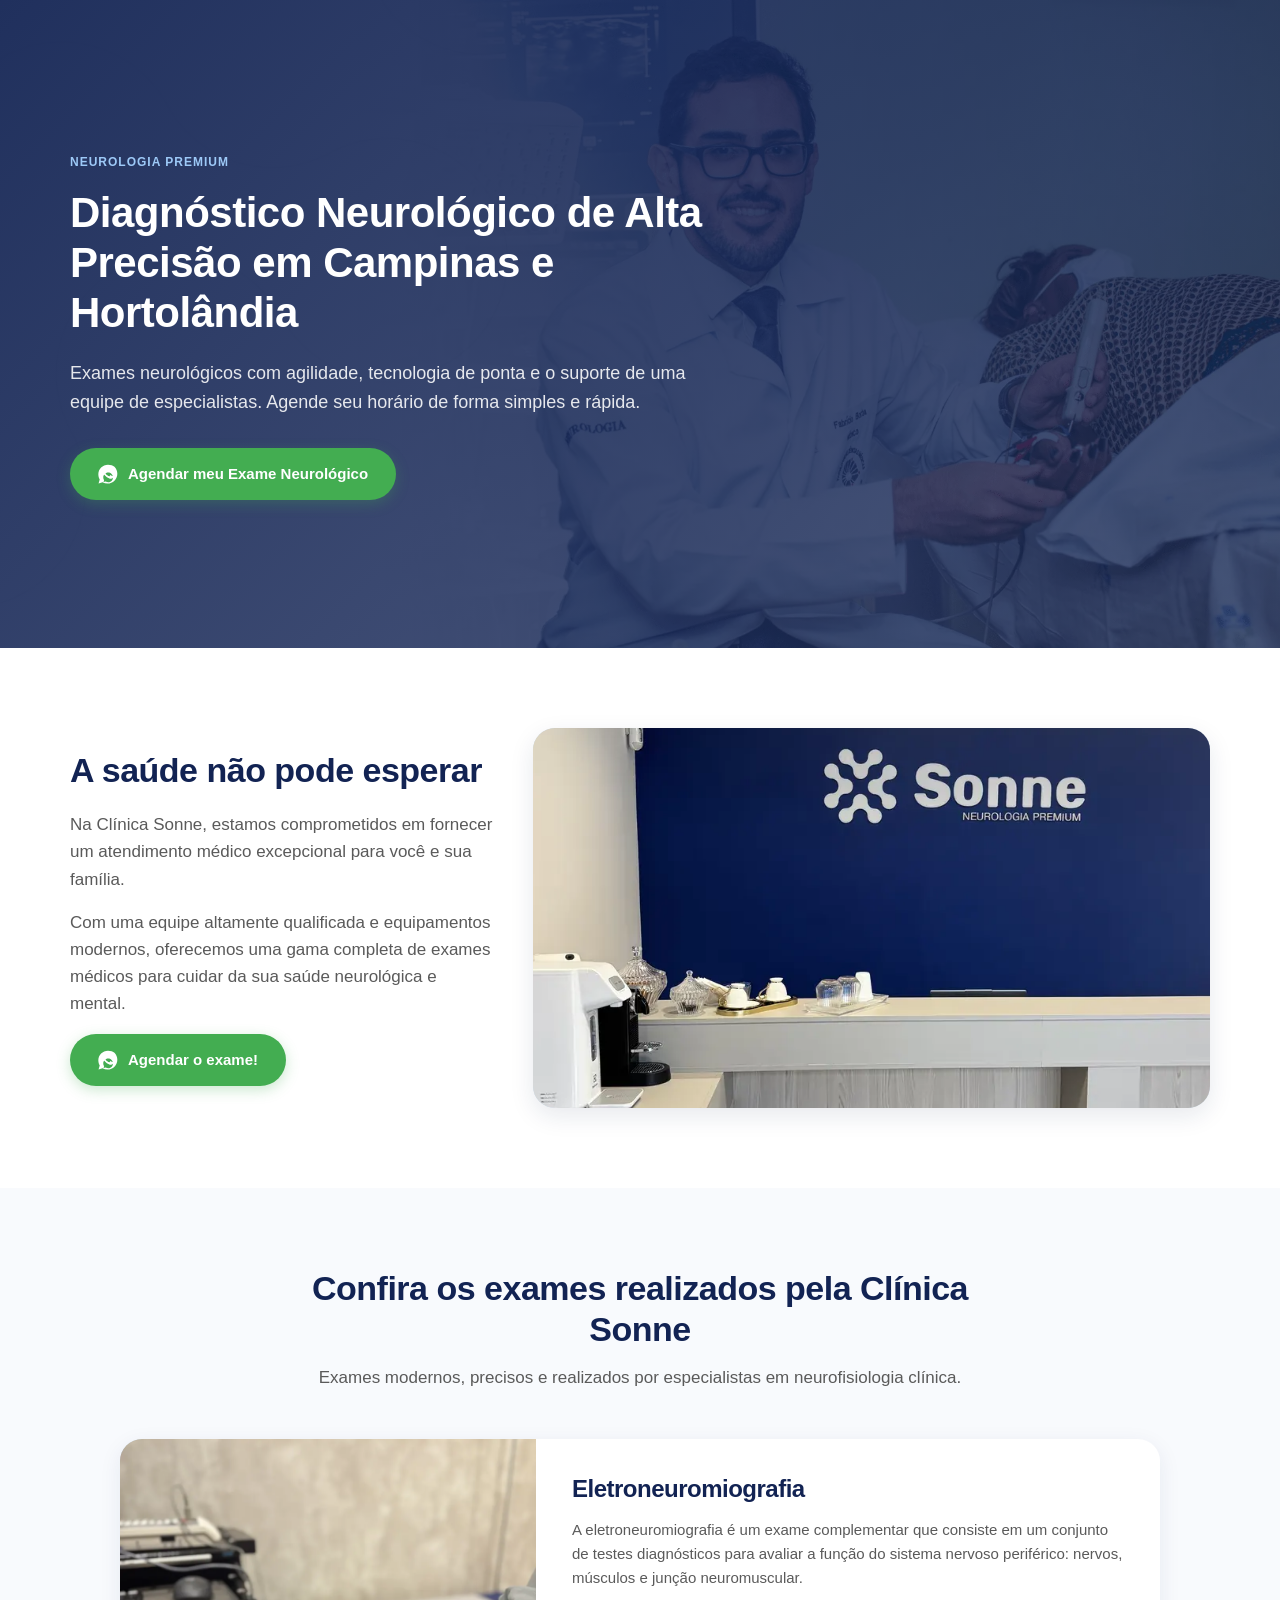
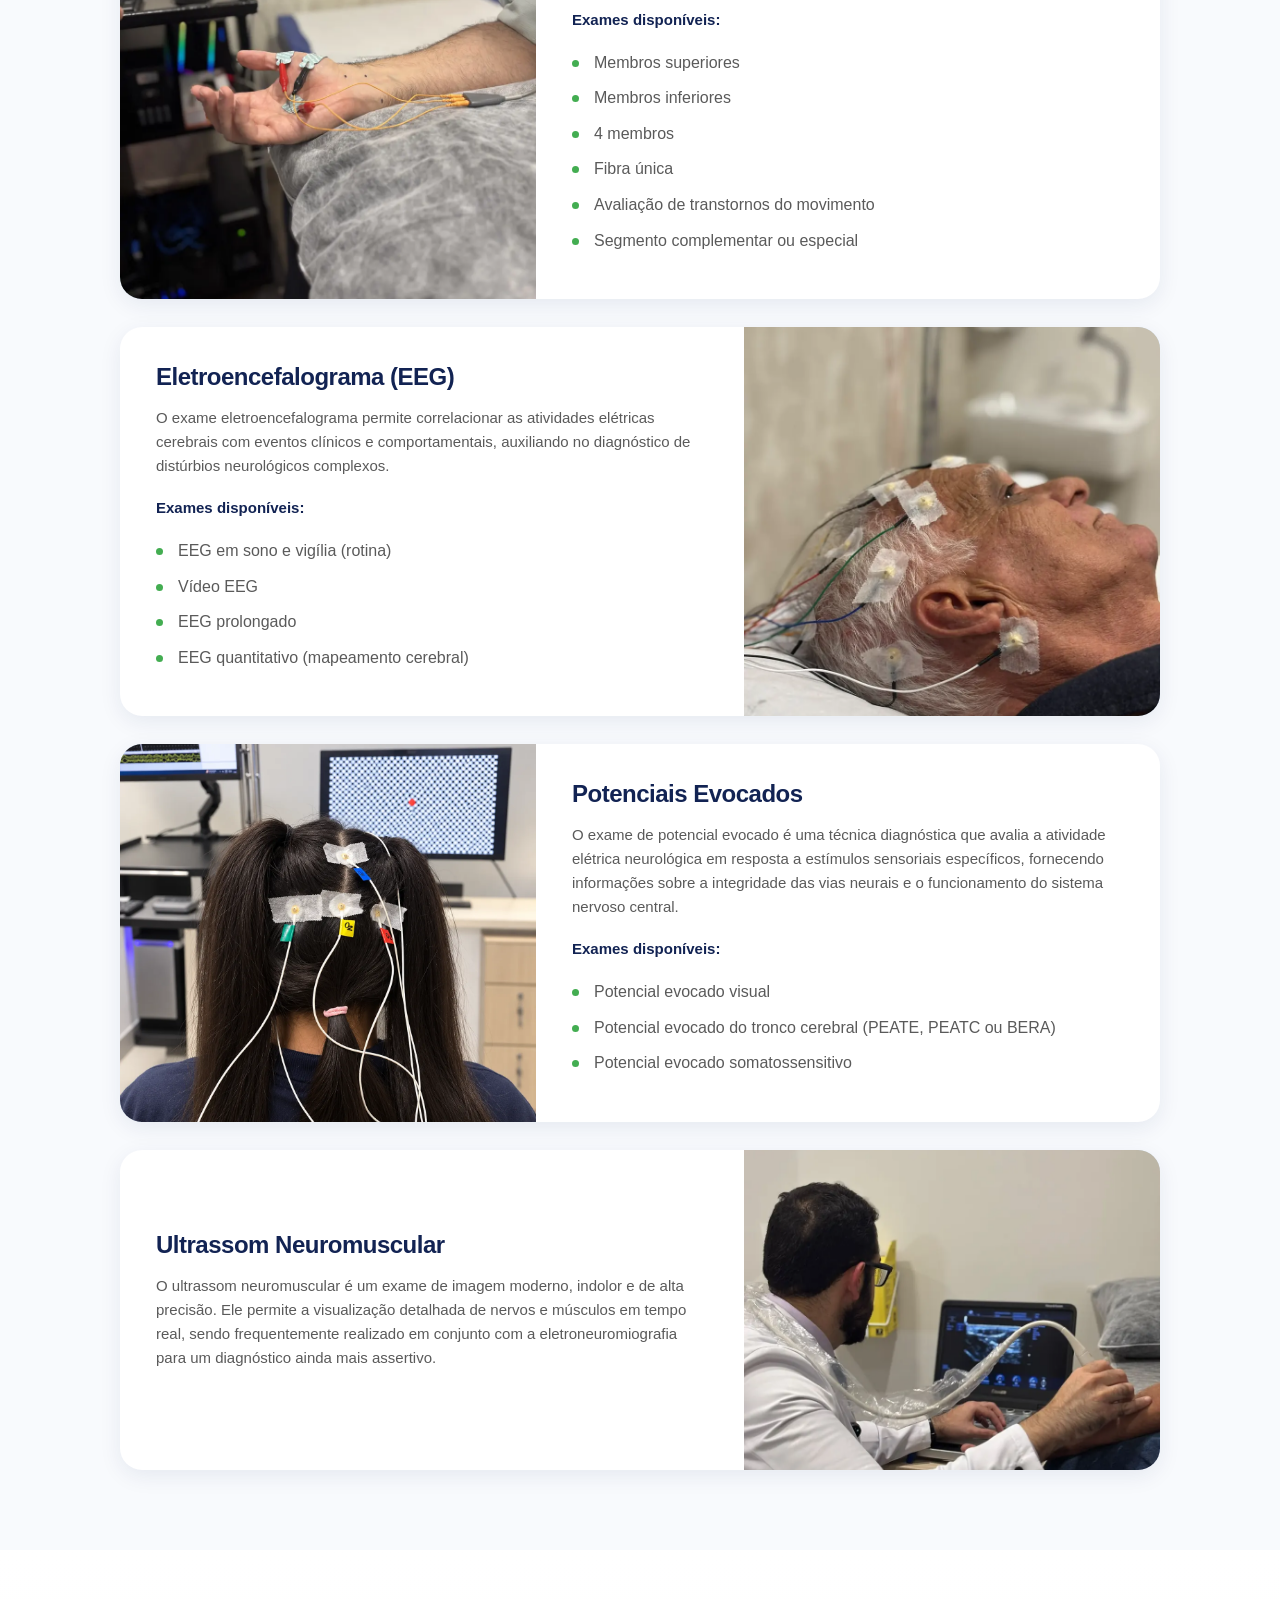
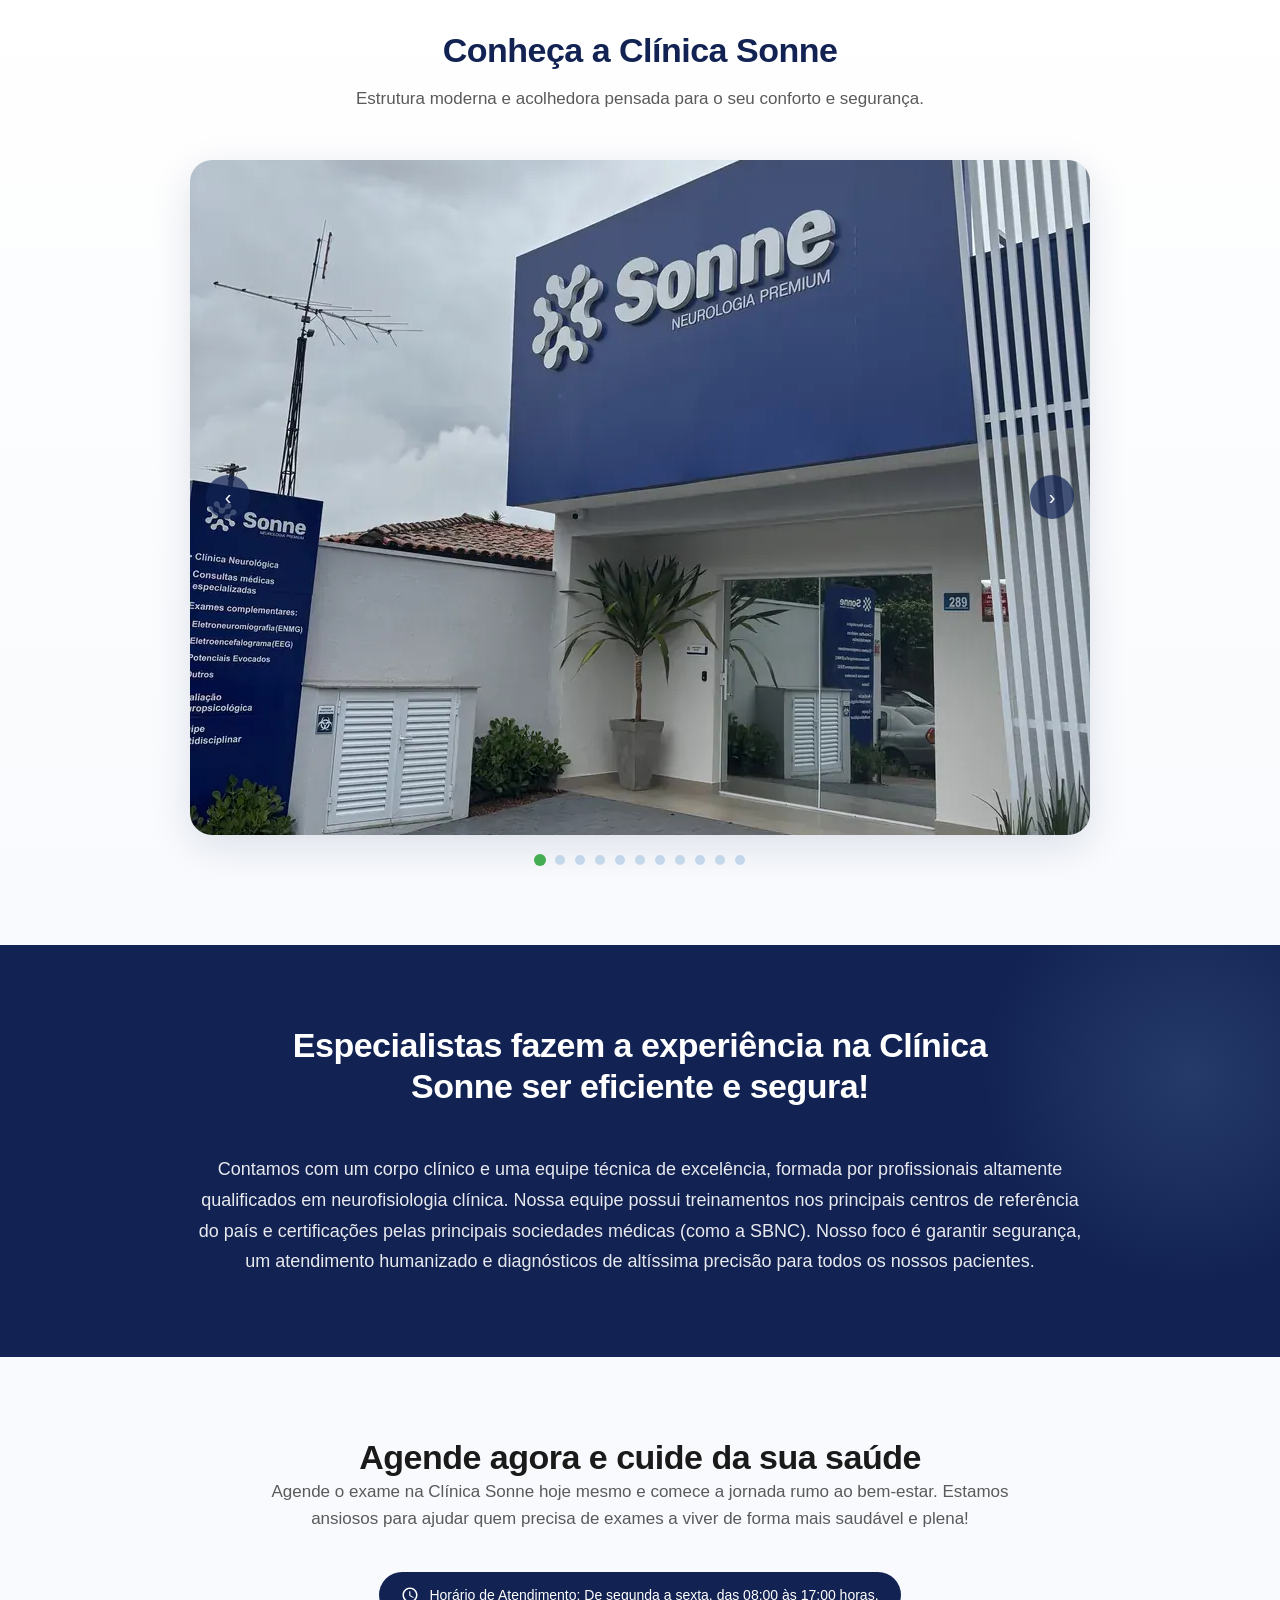
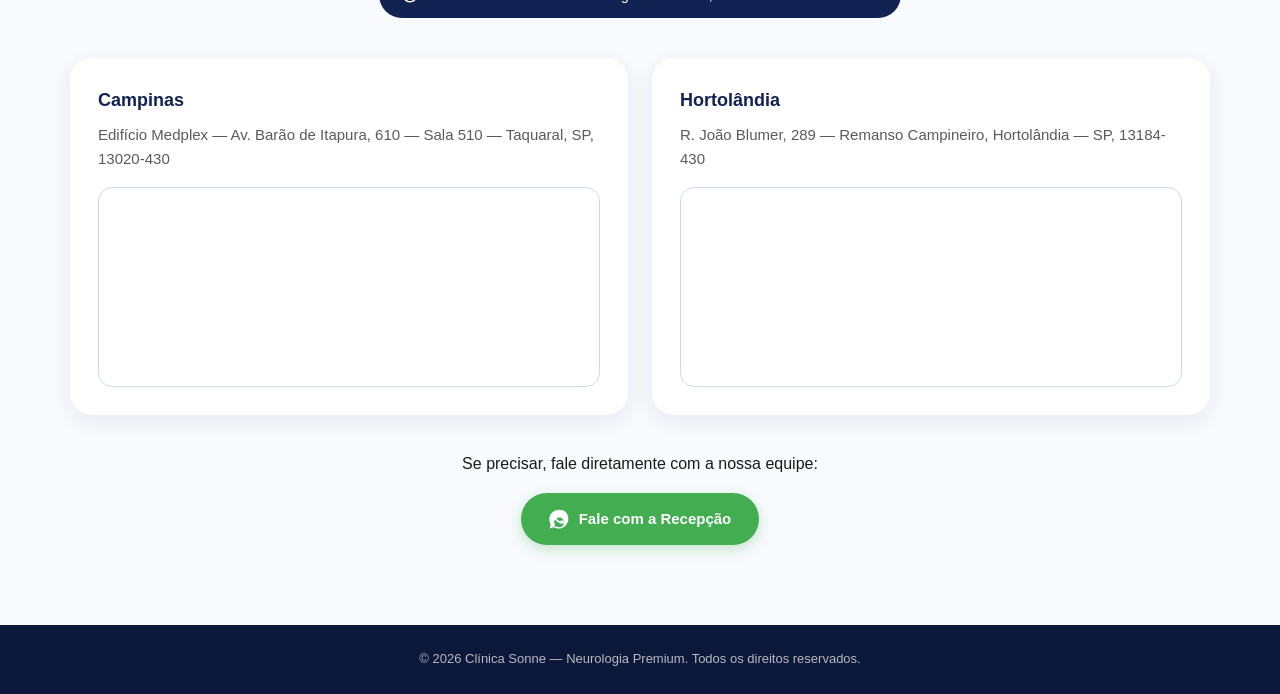
==== commit e7de4b24: "Add exam photos with responsive editorial cards" ====
--- a/index.html
+++ b/index.html
@@ -23,7 +23,7 @@
   new Date().getTime(),event:'gtm.js'});var f=d.getElementsByTagName(s)[0],
   j=d.createElement(s),dl=l!='dataLayer'?'&l='+l:'';j.async=true;j.src=
   'https://www.googletagmanager.com/gtm.js?id='+i+dl;f.parentNode.insertBefore(j,f);
-  })(window,document,'script','dataLayer','GTM-N9T5BCM');</script>
+  })(window,document,'script','dataLayer','GTM-NR84NND4');</script>
   <!-- End Google Tag Manager -->
   <style>
     :root {
@@ -240,14 +240,17 @@
       display: grid;
       grid-template-columns: 1fr;
       gap: 28px;
-      max-width: 800px;
+      max-width: 1040px;
       margin: 0 auto;
     }
 
     .exame-card {
       background: var(--branco);
       border-radius: var(--radius);
-      padding: 36px;
+      padding: 0;
+      overflow: hidden;
+      display: grid;
+      grid-template-columns: minmax(0, 0.8fr) minmax(0, 1.2fr);
       box-shadow: 0 6px 22px rgba(18, 35, 83, 0.08);
       transition: transform 0.25s ease, box-shadow 0.25s ease;
     }
@@ -255,6 +258,22 @@
     .exame-card:hover {
       transform: translateY(-4px);
       box-shadow: 0 12px 32px rgba(18, 35, 83, 0.14);
+    }
+
+    .exame-photo { margin: 0; position: relative; background: var(--azul-gelo); min-height: 320px; }
+    .exame-photo img { position: absolute; inset: 0; width: 100%; height: 100%; object-fit: cover; }
+    .exame-content { padding: 36px; align-self: center; min-width: 0; }
+    .exame-card:nth-child(even) .exame-photo { order: 2; }
+    .exame-card:nth-child(even) { grid-template-columns: minmax(0, 1.2fr) minmax(0, 0.8fr); }
+    @media (max-width: 767px) {
+      .exame-card, .exame-card:nth-child(even) { grid-template-columns: 1fr; }
+      .exame-card:nth-child(even) .exame-photo { order: 0; }
+      .exame-photo { min-height: 0; aspect-ratio: 4 / 3; }
+      .exame-content { padding: 26px; }
+    }
+    @media (prefers-reduced-motion: reduce) {
+      .exame-card { transition: none; }
+      .exame-card:hover { transform: none; }
     }
 
     .exame-card h3 {
@@ -444,14 +463,14 @@
       h3 { font-size: 21px; }
       .hero { min-height: auto; padding: 80px 0 60px; }
       .photos { grid-template-columns: 1fr; }
-      .exame-card { padding: 26px; }
+      .exame-card { padding: 0; }
       .btn { width: 100%; }
     }
   </style>
 </head>
 <body>
   <!-- Google Tag Manager (noscript) -->
-  <noscript><iframe src="https://www.googletagmanager.com/ns.html?id=GTM-N9T5BCM"
+  <noscript><iframe src="https://www.googletagmanager.com/ns.html?id=GTM-NR84NND4"
   height="0" width="0" style="display:none;visibility:hidden"></iframe></noscript>
   <!-- End Google Tag Manager (noscript) -->
 
@@ -476,7 +495,7 @@
           <h2>A saúde não pode esperar</h2>
           <p>Na Clínica Sonne, estamos comprometidos em fornecer um atendimento médico excepcional para você e sua família.</p>
           <p>Com uma equipe altamente qualificada e equipamentos modernos, oferecemos uma gama completa de exames médicos para cuidar da sua saúde neurológica e mental.</p>
-          <a class="btn" data-cta-label="intro_agendar_exame" href="https://wa.me/5519996283086?text=Ol%C3%A1!%20Quero%20agendar%20um%20exame%20na%20Cl%C3%ADnica%20Sonne" target="_blank" rel="noopener">
+          <a class="btn" data-cta-label="intro_agendar_exame" href="https://wa.me/5519996283086?text=Ol%C3%A1!%20Tenho%20um%20encaminhamento%20e%20quero%20agendar%20meu%20exame%20neurol%C3%B3gico%20na%20Cl%C3%ADnica%20Sonne" target="_blank" rel="noopener">
             <svg viewBox="0 0 24 24"><path d="M17.472 14.382c-.297-.149-1.758-.867-2.03-.967-.273-.099-.471-.148-.67.15-.197.297-.767.966-.94 1.164-.173.199-.347.223-.644.075-.297-.15-1.255-.463-2.39-1.475-.883-.788-1.48-1.761-1.653-2.059-.173-.297-.018-.458.13-.606.134-.133.298-.347.446-.521.149-.174.198-.298.298-.497.099-.198.05-.371-.025-.521-.075-.149-.669-1.612-.916-2.207-.242-.579-.487-.5-.669-.51-.173-.008-.371-.01-.57-.01-.198 0-.521.074-.797.372-.275.298-1.051 1.027-1.051 2.507 0 1.481 1.079 2.912 1.229 3.111.149.198 2.122 3.239 5.14 4.54.719.31 1.28.496 1.718.634.722.229 1.379.197 1.898.12.579-.085 1.758-.719 2.006-1.413.248-.694.248-1.289.173-1.413-.074-.124-.272-.198-.57-.347m-5.144 7.437h-.004c-1.107 0-2.192-.275-3.154-.8l-.226-.124-2.346.615.626-2.289-.147-.234c-.567-.904-.867-1.948-.867-3.021 0-3.206 2.608-5.813 5.814-5.813 1.552 0 3.011.606 4.107 1.705 1.096 1.1 1.699 2.558 1.699 4.108 0 3.206-2.609 5.813-5.815 5.813M12.001.8C5.49.8.4 5.889.4 12.4c0 2.186.572 4.318 1.655 6.195L.675 23.301l4.801-1.26c1.806.984 3.84 1.501 5.92 1.501h.005c6.512 0 11.8-5.289 11.8-11.8 0-3.152-1.227-6.117-3.455-8.344C18.123 1.77 15.158.8 12.001.8"/></svg>
             Agendar o exame!
           </a>
@@ -499,6 +518,8 @@
       </div>
       <div class="exames-grid">
         <article class="exame-card">
+          <figure class="exame-photo"><img src="assets/images/exames/eletroneuromiografia.webp" alt="Eletrodos no braço durante exame de eletroneuromiografia" width="900" height="1200" loading="lazy" decoding="async"></figure>
+          <div class="exame-content">
           <h3>Eletroneuromiografia</h3>
           <p>A eletroneuromiografia é um exame complementar que consiste em um conjunto de testes diagnósticos para avaliar a função do sistema nervoso periférico: nervos, músculos e junção neuromuscular.</p>
           <p><strong>Exames disponíveis:</strong></p>
@@ -510,9 +531,12 @@
             <li>Avaliação de transtornos do movimento</li>
             <li>Segmento complementar ou especial</li>
           </ul>
+                  </div>
         </article>
 
         <article class="exame-card">
+          <figure class="exame-photo"><img src="assets/images/exames/eletroencefalograma.webp" alt="Eletrodos posicionados para realização de eletroencefalograma" width="900" height="1200" loading="lazy" decoding="async"></figure>
+          <div class="exame-content">
           <h3>Eletroencefalograma (EEG)</h3>
           <p>O exame eletroencefalograma permite correlacionar as atividades elétricas cerebrais com eventos clínicos e comportamentais, auxiliando no diagnóstico de distúrbios neurológicos complexos.</p>
           <p><strong>Exames disponíveis:</strong></p>
@@ -522,9 +546,12 @@
             <li>EEG prolongado</li>
             <li>EEG quantitativo (mapeamento cerebral)</li>
           </ul>
+                  </div>
         </article>
 
         <article class="exame-card">
+          <figure class="exame-photo"><img src="assets/images/exames/potenciais-evocados.webp" alt="Registro de potenciais evocados com estímulo visual" width="1200" height="1200" loading="lazy" decoding="async"></figure>
+          <div class="exame-content">
           <h3>Potenciais Evocados</h3>
           <p>O exame de potencial evocado é uma técnica diagnóstica que avalia a atividade elétrica neurológica em resposta a estímulos sensoriais específicos, fornecendo informações sobre a integridade das vias neurais e o funcionamento do sistema nervoso central.</p>
           <p><strong>Exames disponíveis:</strong></p>
@@ -533,11 +560,15 @@
             <li>Potencial evocado do tronco cerebral (PEATE, PEATC ou BERA)</li>
             <li>Potencial evocado somatossensitivo</li>
           </ul>
+                  </div>
         </article>
 
         <article class="exame-card">
+          <figure class="exame-photo"><img src="assets/images/exames/ultrassom-neuromuscular.webp" alt="Especialista realizando ultrassom neuromuscular" width="900" height="1200" loading="lazy" decoding="async"></figure>
+          <div class="exame-content">
           <h3>Ultrassom Neuromuscular</h3>
           <p>O ultrassom neuromuscular é um exame de imagem moderno, indolor e de alta precisão. Ele permite a visualização detalhada de nervos e músculos em tempo real, sendo frequentemente realizado em conjunto com a eletroneuromiografia para um diagnóstico ainda mais assertivo.</p>
+                  </div>
         </article>
       </div>
     </div>
@@ -614,7 +645,7 @@
 
       <div style="text-align: center; margin-top: 36px;">
         <p>Se precisar, fale diretamente com a nossa equipe:</p>
-        <a class="btn" data-cta-label="footer_falar_recepcao" href="https://wa.me/5519996283086?text=Ol%C3%A1!%20Visitei%20o%20site%20e%20quero%20falar%20com%20a%20recep%C3%A7%C3%A3o%20da%20Cl%C3%ADnica%20Sonne" target="_blank" rel="noopener">
+        <a class="btn" data-cta-label="footer_falar_recepcao" href="https://wa.me/5519996283086?text=Ol%C3%A1!%20Tenho%20um%20encaminhamento%20e%20quero%20agendar%20meu%20exame%20neurol%C3%B3gico%20na%20Cl%C3%ADnica%20Sonne" target="_blank" rel="noopener">
           <svg viewBox="0 0 24 24"><path d="M17.472 14.382c-.297-.149-1.758-.867-2.03-.967-.273-.099-.471-.148-.67.15-.197.297-.767.966-.94 1.164-.173.199-.347.223-.644.075-.297-.15-1.255-.463-2.39-1.475-.883-.788-1.48-1.761-1.653-2.059-.173-.297-.018-.458.13-.606.134-.133.298-.347.446-.521.149-.174.198-.298.298-.497.099-.198.05-.371-.025-.521-.075-.149-.669-1.612-.916-2.207-.242-.579-.487-.5-.669-.51-.173-.008-.371-.01-.57-.01-.198 0-.521.074-.797.372-.275.298-1.051 1.027-1.051 2.507 0 1.481 1.079 2.912 1.229 3.111.149.198 2.122 3.239 5.14 4.54.719.31 1.28.496 1.718.634.722.229 1.379.197 1.898.12.579-.085 1.758-.719 2.006-1.413.248-.694.248-1.289.173-1.413-.074-.124-.272-.198-.57-.347m-5.144 7.437h-.004c-1.107 0-2.192-.275-3.154-.8l-.226-.124-2.346.615.626-2.289-.147-.234c-.567-.904-.867-1.948-.867-3.021 0-3.206 2.608-5.813 5.814-5.813 1.552 0 3.011.606 4.107 1.705 1.096 1.1 1.699 2.558 1.699 4.108 0 3.206-2.609 5.813-5.815 5.813M12.001.8C5.49.8.4 5.889.4 12.4c0 2.186.572 4.318 1.655 6.195L.675 23.301l4.801-1.26c1.806.984 3.84 1.501 5.92 1.501h.005c6.512 0 11.8-5.289 11.8-11.8 0-3.152-1.227-6.117-3.455-8.344C18.123 1.77 15.158.8 12.001.8"/></svg>
           Fale com a Recepção
         </a>
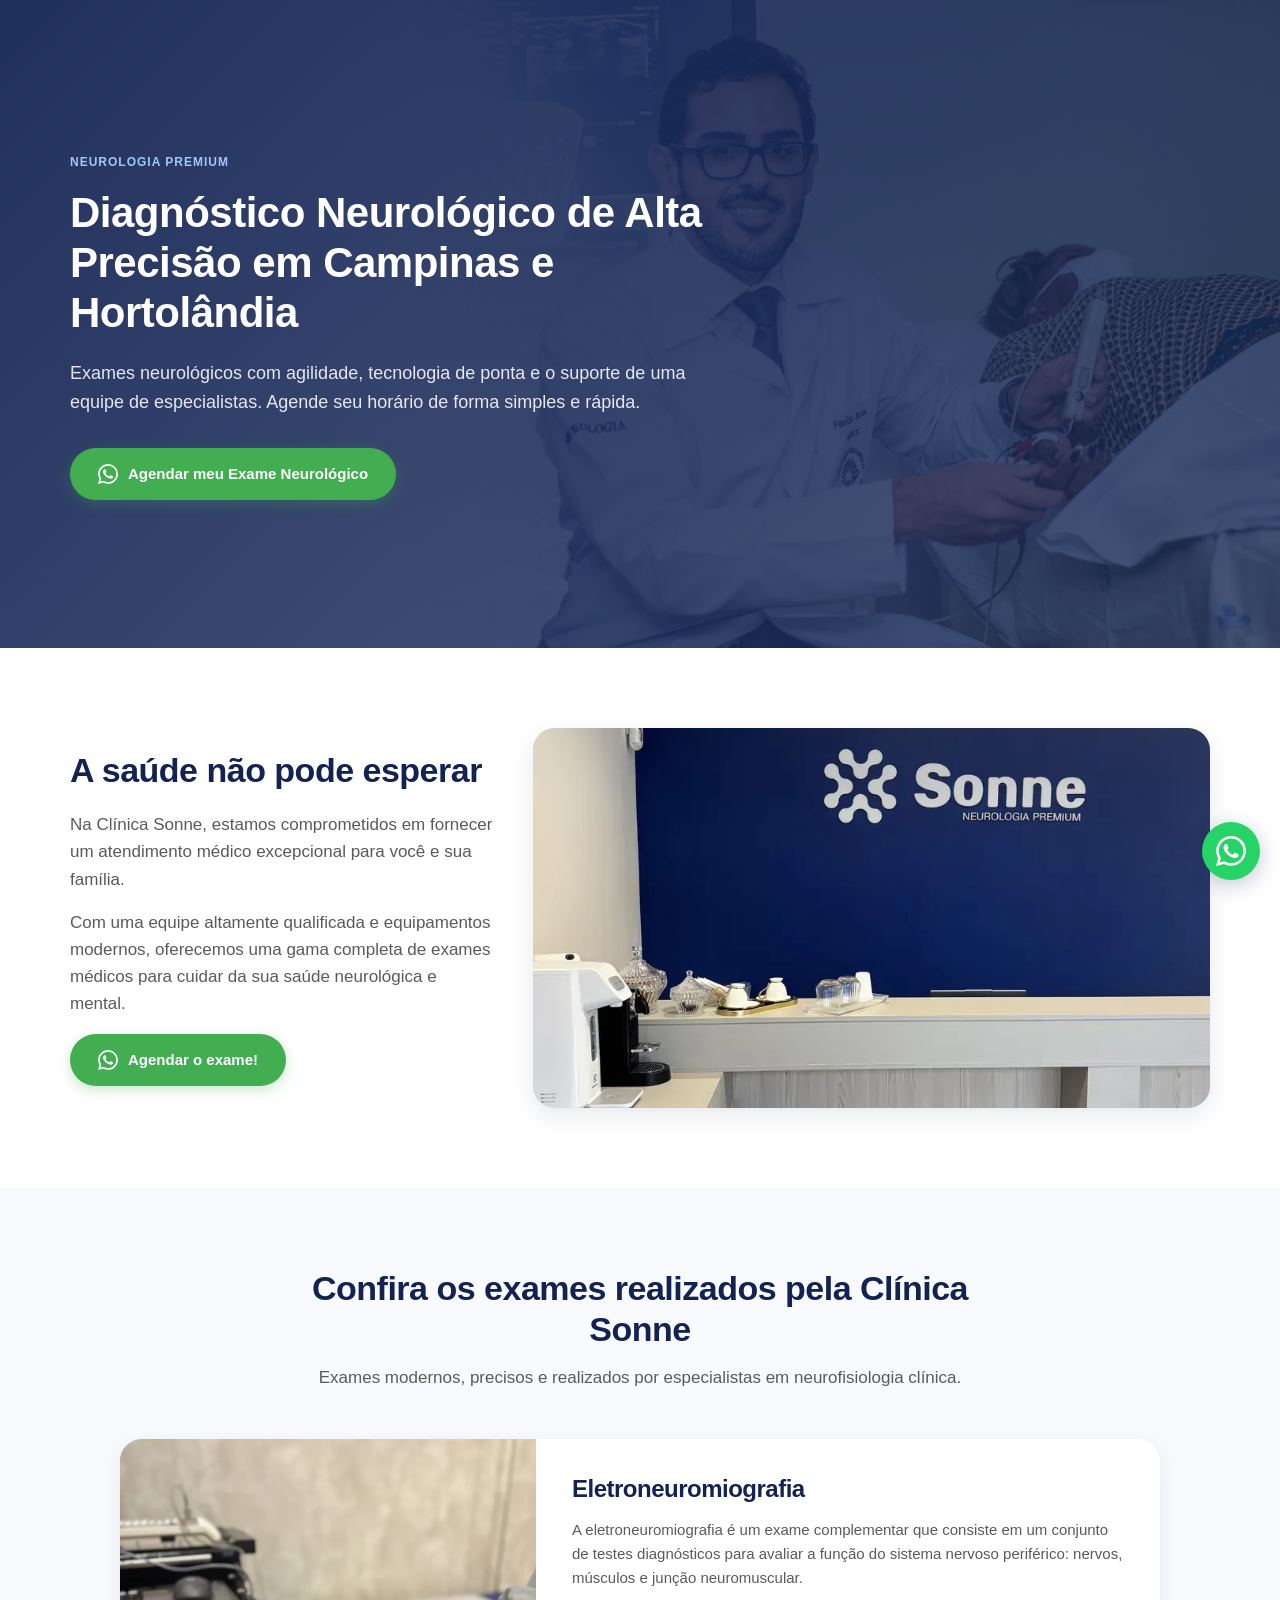
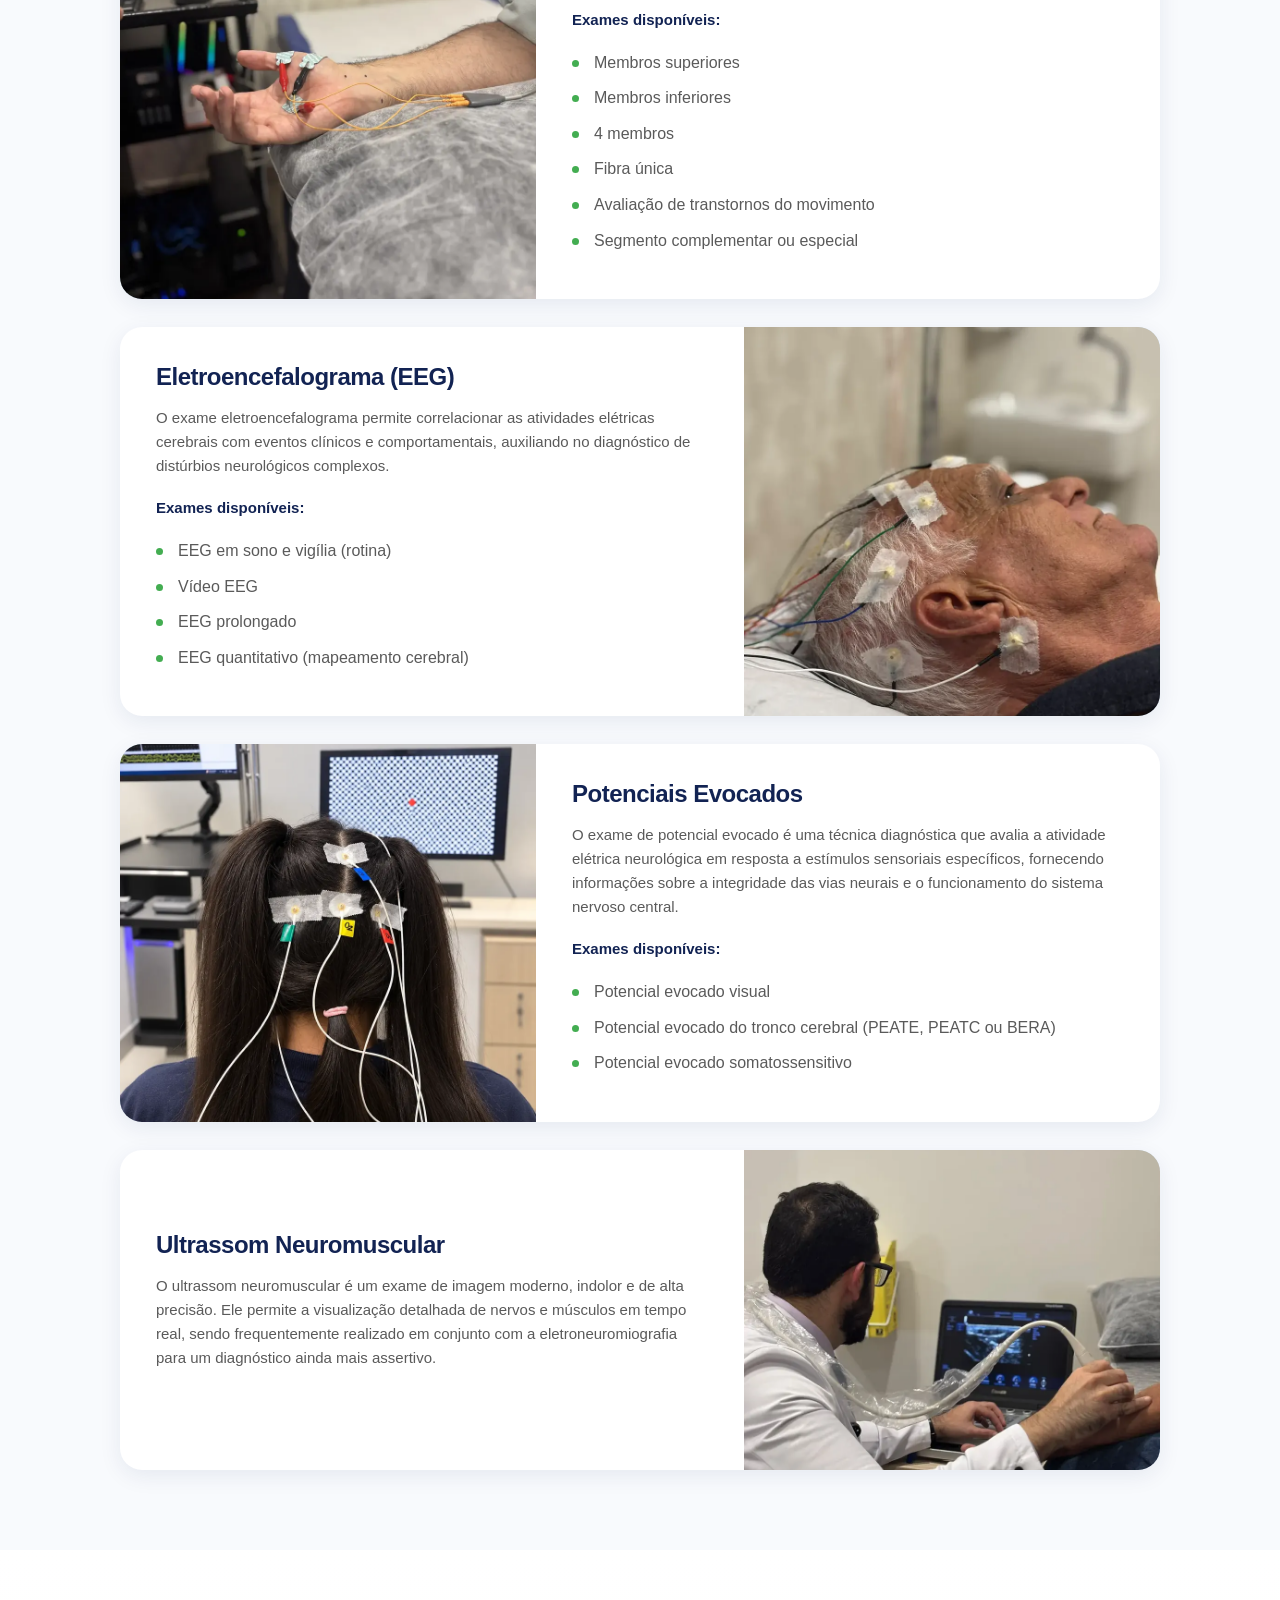
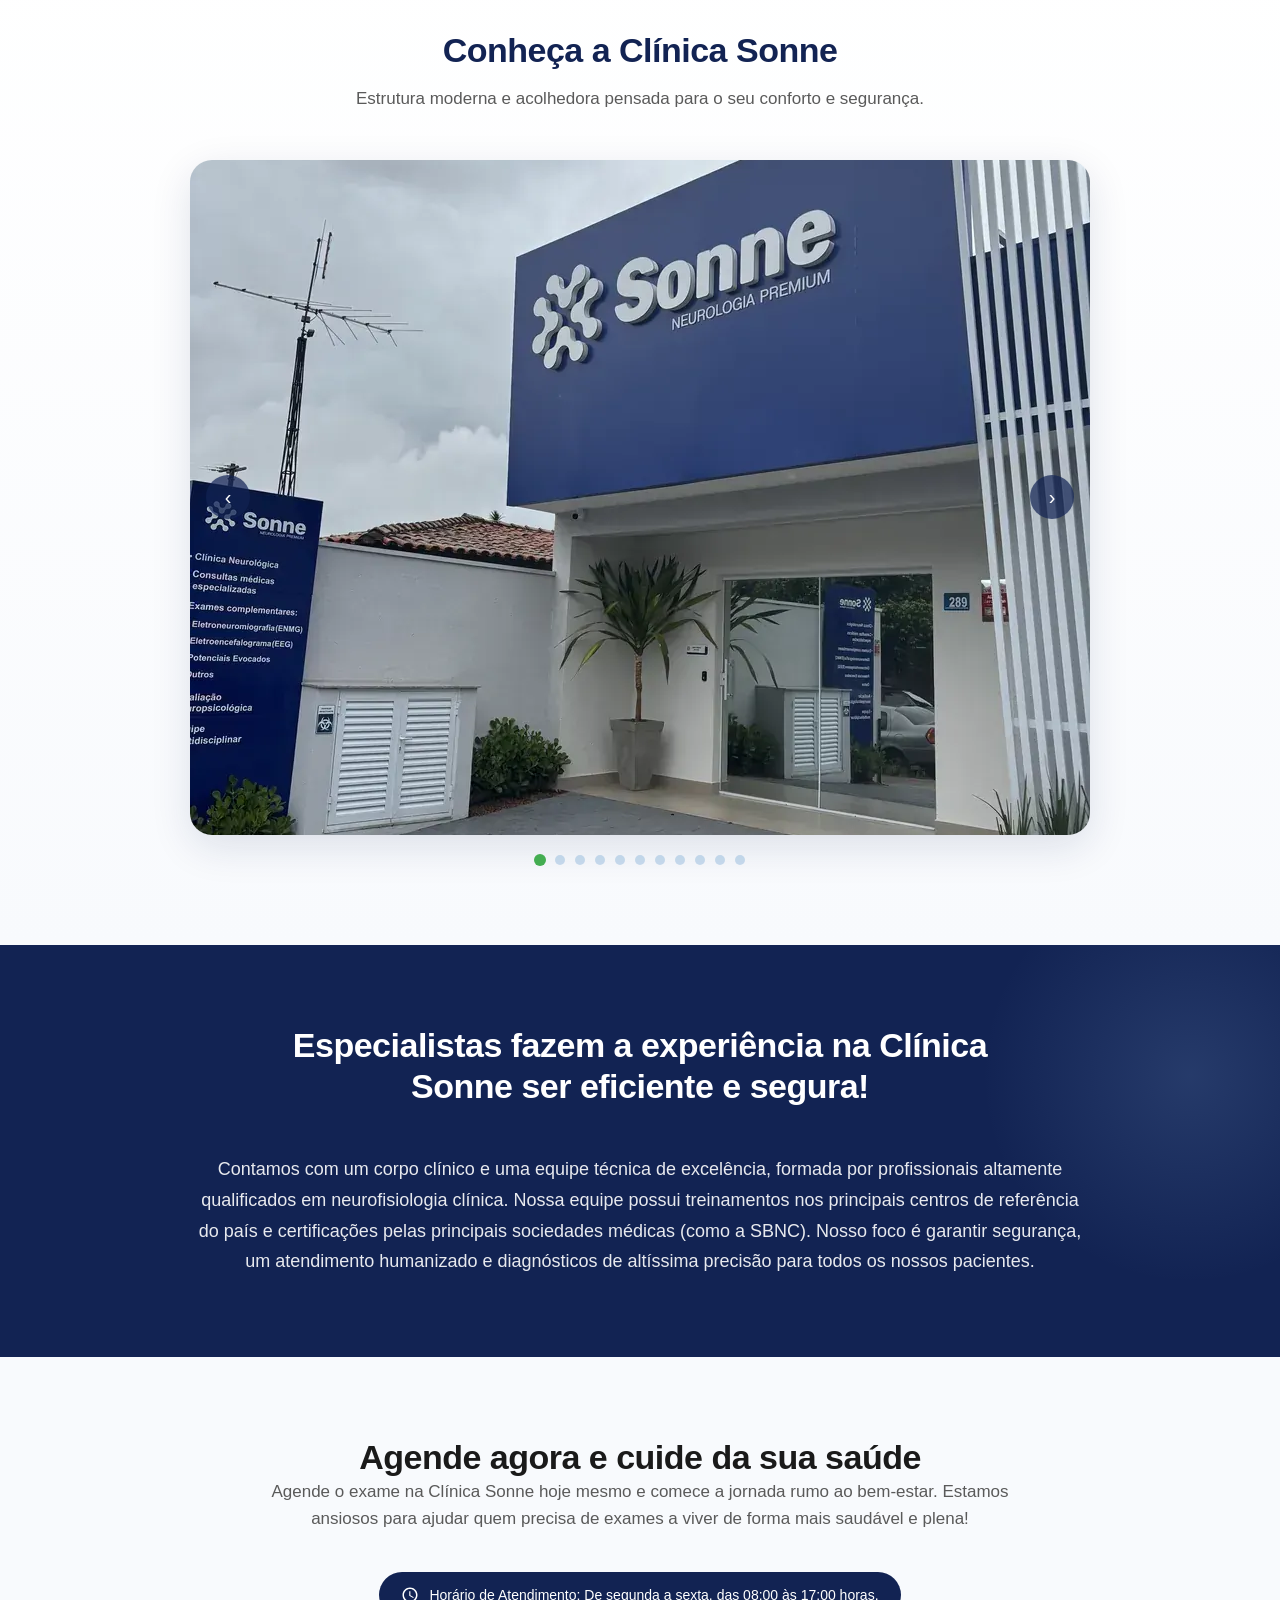
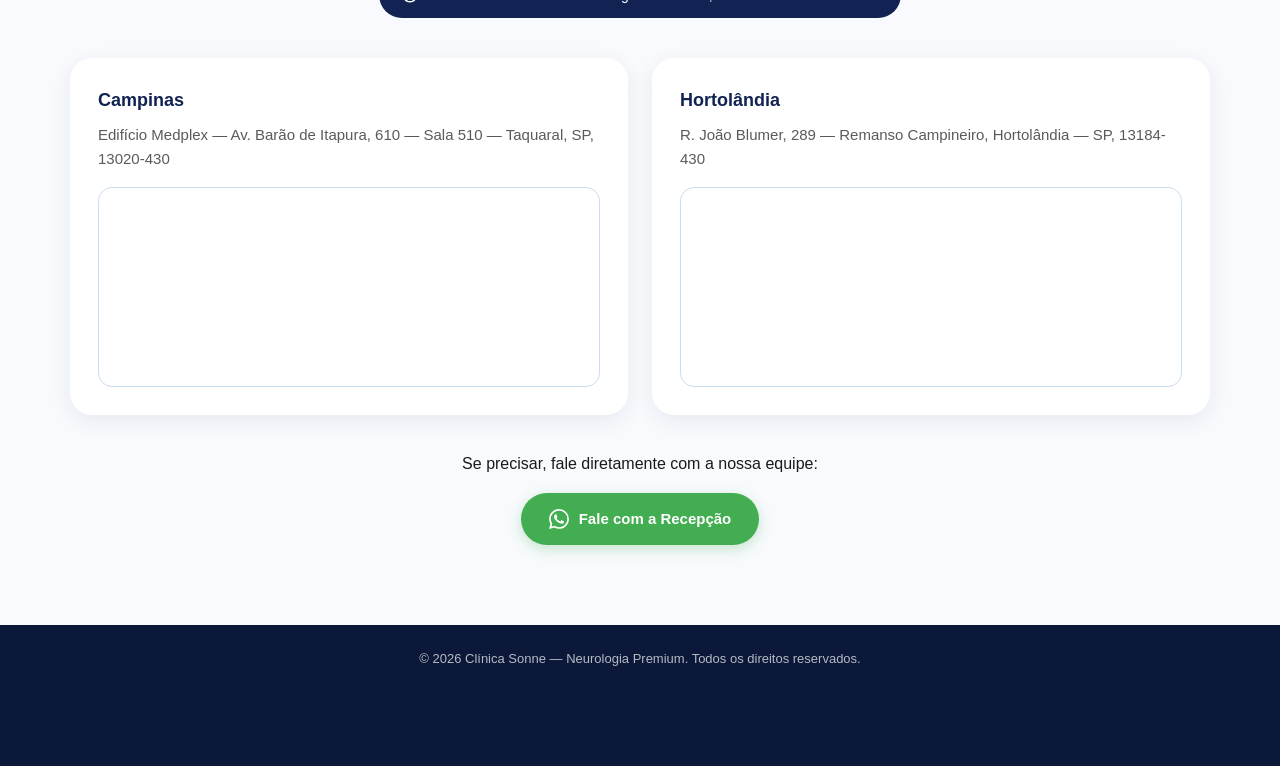
==== commit 6166435e: "Optimize site photos and fix WhatsApp CTAs with floating button" ====
--- a/index.html
+++ b/index.html
@@ -84,7 +84,28 @@
       box-shadow: 0 6px 20px rgba(67, 173, 81, 0.35);
     }
 
-    .btn svg { width: 20px; height: 20px; fill: currentColor; }
+    .btn svg { width: 20px; height: 20px; flex-shrink: 0; fill: currentColor; }
+
+    .whatsapp-float {
+      position: fixed;
+      right: max(20px, env(safe-area-inset-right));
+      bottom: max(20px, env(safe-area-inset-bottom));
+      z-index: 20;
+      display: flex;
+      align-items: center;
+      justify-content: center;
+      width: 58px;
+      height: 58px;
+      border-radius: 50%;
+      background: #25D366;
+      color: #fff;
+      box-shadow: 0 5px 20px rgba(18, 35, 83, 0.25);
+      transition: background 0.2s ease;
+    }
+    .whatsapp-float svg { width: 30px; height: 30px; fill: currentColor; }
+    .whatsapp-float:hover { background: #128C7E; }
+    .whatsapp-float:focus-visible, .btn:focus-visible { outline: 3px solid var(--azul-claro); outline-offset: 4px; }
+    body .footer-mini { padding-bottom: 96px; }
 
     .section { padding: var(--space) 0; }
 
@@ -481,7 +502,7 @@
       <h1>Diagnóstico Neurológico de Alta Precisão em Campinas e Hortolândia</h1>
       <p>Exames neurológicos com agilidade, tecnologia de ponta e o suporte de uma equipe de especialistas. Agende seu horário de forma simples e rápida.</p>
       <a class="btn" data-cta-label="hero_agendar_exame" href="https://wa.me/5519996283086?text=Ol%C3%A1!%20Tenho%20um%20encaminhamento%20e%20quero%20agendar%20meu%20exame%20neurol%C3%B3gico%20na%20Cl%C3%ADnica%20Sonne" target="_blank" rel="noopener">
-        <svg viewBox="0 0 24 24"><path d="M17.472 14.382c-.297-.149-1.758-.867-2.03-.967-.273-.099-.471-.148-.67.15-.197.297-.767.966-.94 1.164-.173.199-.347.223-.644.075-.297-.15-1.255-.463-2.39-1.475-.883-.788-1.48-1.761-1.653-2.059-.173-.297-.018-.458.13-.606.134-.133.298-.347.446-.521.149-.174.198-.298.298-.497.099-.198.05-.371-.025-.521-.075-.149-.669-1.612-.916-2.207-.242-.579-.487-.5-.669-.51-.173-.008-.371-.01-.57-.01-.198 0-.521.074-.797.372-.275.298-1.051 1.027-1.051 2.507 0 1.481 1.079 2.912 1.229 3.111.149.198 2.122 3.239 5.14 4.54.719.31 1.28.496 1.718.634.722.229 1.379.197 1.898.12.579-.085 1.758-.719 2.006-1.413.248-.694.248-1.289.173-1.413-.074-.124-.272-.198-.57-.347m-5.144 7.437h-.004c-1.107 0-2.192-.275-3.154-.8l-.226-.124-2.346.615.626-2.289-.147-.234c-.567-.904-.867-1.948-.867-3.021 0-3.206 2.608-5.813 5.814-5.813 1.552 0 3.011.606 4.107 1.705 1.096 1.1 1.699 2.558 1.699 4.108 0 3.206-2.609 5.813-5.815 5.813M12.001.8C5.49.8.4 5.889.4 12.4c0 2.186.572 4.318 1.655 6.195L.675 23.301l4.801-1.26c1.806.984 3.84 1.501 5.92 1.501h.005c6.512 0 11.8-5.289 11.8-11.8 0-3.152-1.227-6.117-3.455-8.344C18.123 1.77 15.158.8 12.001.8"/></svg>
+        <svg viewBox="0 0 24 24" aria-hidden="true" focusable="false"><path d="M17.472 14.382c-.297-.149-1.758-.867-2.03-.967-.273-.099-.471-.148-.67.15-.197.297-.767.966-.94 1.164-.173.199-.347.223-.644.075-.297-.15-1.255-.463-2.39-1.475-.883-.788-1.48-1.761-1.653-2.059-.173-.297-.018-.458.13-.606.134-.133.298-.347.446-.52.149-.174.198-.298.298-.497.099-.198.05-.371-.025-.52-.075-.149-.669-1.612-.916-2.207-.242-.579-.487-.5-.669-.51-.173-.008-.371-.01-.57-.01-.198 0-.52.074-.792.372-.272.297-1.04 1.016-1.04 2.479 0 1.462 1.065 2.875 1.213 3.074.149.198 2.096 3.2 5.077 4.487.709.306 1.262.489 1.694.625.712.227 1.36.195 1.871.118.571-.085 1.758-.719 2.006-1.413.248-.694.248-1.289.173-1.413-.074-.124-.272-.198-.57-.347m-5.421 7.403h-.004a9.87 9.87 0 01-5.031-1.378l-.361-.214-3.741.982.998-3.648-.235-.374a9.86 9.86 0 01-1.51-5.26c.001-5.45 4.436-9.884 9.888-9.884 2.64 0 5.122 1.03 6.988 2.898a9.825 9.825 0 012.893 6.994c-.003 5.45-4.437 9.884-9.885 9.884m8.413-18.297A11.815 11.815 0 0012.05 0C5.495 0 .16 5.335.157 11.892c0 2.096.547 4.142 1.588 5.945L.057 24l6.305-1.654a11.882 11.882 0 005.683 1.448h.005c6.554 0 11.89-5.335 11.893-11.893a11.821 11.821 0 00-3.48-8.413Z"/></svg>
         Agendar meu Exame Neurológico
       </a>
     </div>
@@ -496,13 +517,13 @@
           <p>Na Clínica Sonne, estamos comprometidos em fornecer um atendimento médico excepcional para você e sua família.</p>
           <p>Com uma equipe altamente qualificada e equipamentos modernos, oferecemos uma gama completa de exames médicos para cuidar da sua saúde neurológica e mental.</p>
           <a class="btn" data-cta-label="intro_agendar_exame" href="https://wa.me/5519996283086?text=Ol%C3%A1!%20Tenho%20um%20encaminhamento%20e%20quero%20agendar%20meu%20exame%20neurol%C3%B3gico%20na%20Cl%C3%ADnica%20Sonne" target="_blank" rel="noopener">
-            <svg viewBox="0 0 24 24"><path d="M17.472 14.382c-.297-.149-1.758-.867-2.03-.967-.273-.099-.471-.148-.67.15-.197.297-.767.966-.94 1.164-.173.199-.347.223-.644.075-.297-.15-1.255-.463-2.39-1.475-.883-.788-1.48-1.761-1.653-2.059-.173-.297-.018-.458.13-.606.134-.133.298-.347.446-.521.149-.174.198-.298.298-.497.099-.198.05-.371-.025-.521-.075-.149-.669-1.612-.916-2.207-.242-.579-.487-.5-.669-.51-.173-.008-.371-.01-.57-.01-.198 0-.521.074-.797.372-.275.298-1.051 1.027-1.051 2.507 0 1.481 1.079 2.912 1.229 3.111.149.198 2.122 3.239 5.14 4.54.719.31 1.28.496 1.718.634.722.229 1.379.197 1.898.12.579-.085 1.758-.719 2.006-1.413.248-.694.248-1.289.173-1.413-.074-.124-.272-.198-.57-.347m-5.144 7.437h-.004c-1.107 0-2.192-.275-3.154-.8l-.226-.124-2.346.615.626-2.289-.147-.234c-.567-.904-.867-1.948-.867-3.021 0-3.206 2.608-5.813 5.814-5.813 1.552 0 3.011.606 4.107 1.705 1.096 1.1 1.699 2.558 1.699 4.108 0 3.206-2.609 5.813-5.815 5.813M12.001.8C5.49.8.4 5.889.4 12.4c0 2.186.572 4.318 1.655 6.195L.675 23.301l4.801-1.26c1.806.984 3.84 1.501 5.92 1.501h.005c6.512 0 11.8-5.289 11.8-11.8 0-3.152-1.227-6.117-3.455-8.344C18.123 1.77 15.158.8 12.001.8"/></svg>
+            <svg viewBox="0 0 24 24" aria-hidden="true" focusable="false"><path d="M17.472 14.382c-.297-.149-1.758-.867-2.03-.967-.273-.099-.471-.148-.67.15-.197.297-.767.966-.94 1.164-.173.199-.347.223-.644.075-.297-.15-1.255-.463-2.39-1.475-.883-.788-1.48-1.761-1.653-2.059-.173-.297-.018-.458.13-.606.134-.133.298-.347.446-.52.149-.174.198-.298.298-.497.099-.198.05-.371-.025-.52-.075-.149-.669-1.612-.916-2.207-.242-.579-.487-.5-.669-.51-.173-.008-.371-.01-.57-.01-.198 0-.52.074-.792.372-.272.297-1.04 1.016-1.04 2.479 0 1.462 1.065 2.875 1.213 3.074.149.198 2.096 3.2 5.077 4.487.709.306 1.262.489 1.694.625.712.227 1.36.195 1.871.118.571-.085 1.758-.719 2.006-1.413.248-.694.248-1.289.173-1.413-.074-.124-.272-.198-.57-.347m-5.421 7.403h-.004a9.87 9.87 0 01-5.031-1.378l-.361-.214-3.741.982.998-3.648-.235-.374a9.86 9.86 0 01-1.51-5.26c.001-5.45 4.436-9.884 9.888-9.884 2.64 0 5.122 1.03 6.988 2.898a9.825 9.825 0 012.893 6.994c-.003 5.45-4.437 9.884-9.885 9.884m8.413-18.297A11.815 11.815 0 0012.05 0C5.495 0 .16 5.335.157 11.892c0 2.096.547 4.142 1.588 5.945L.057 24l6.305-1.654a11.882 11.882 0 005.683 1.448h.005c6.554 0 11.89-5.335 11.893-11.893a11.821 11.821 0 00-3.48-8.413Z"/></svg>
             Agendar o exame!
           </a>
         </div>
         <div class="photos">
           <div class="photo-card">
-            <img src="assets/images/clinica/IMG_0483.webp" alt="Sala de exames da Clínica Sonne">
+            <img src="assets/images/clinica/IMG_0483.webp" alt="Sala de exames da Clínica Sonne" width="900" height="1200" decoding="async">
           </div>
         </div>
       </div>
@@ -550,7 +571,7 @@
         </article>
 
         <article class="exame-card">
-          <figure class="exame-photo"><img src="assets/images/exames/potenciais-evocados.webp" alt="Registro de potenciais evocados com estímulo visual" width="1200" height="1200" loading="lazy" decoding="async"></figure>
+          <figure class="exame-photo"><img src="assets/images/exames/potenciais-evocados.webp" alt="Registro de potenciais evocados com estímulo visual" width="900" height="900" loading="lazy" decoding="async"></figure>
           <div class="exame-content">
           <h3>Potenciais Evocados</h3>
           <p>O exame de potencial evocado é uma técnica diagnóstica que avalia a atividade elétrica neurológica em resposta a estímulos sensoriais específicos, fornecendo informações sobre a integridade das vias neurais e o funcionamento do sistema nervoso central.</p>
@@ -583,17 +604,17 @@
       </div>
       <div class="carousel" id="clinicCarousel">
         <div class="carousel-track">
-          <div class="carousel-slide"><img src="assets/images/clinica/IMG_0463.webp" alt="Foto da Clínica Sonne 1" loading="lazy"></div>
-          <div class="carousel-slide"><img src="assets/images/clinica/IMG_0464.webp" alt="Foto da Clínica Sonne 2" loading="lazy"></div>
-          <div class="carousel-slide"><img src="assets/images/clinica/IMG_0468.webp" alt="Foto da Clínica Sonne 3" loading="lazy"></div>
-          <div class="carousel-slide"><img src="assets/images/clinica/IMG_0469.webp" alt="Foto da Clínica Sonne 4" loading="lazy"></div>
-          <div class="carousel-slide"><img src="assets/images/clinica/IMG_0471.webp" alt="Foto da Clínica Sonne 5" loading="lazy"></div>
-          <div class="carousel-slide"><img src="assets/images/clinica/IMG_0483.webp" alt="Foto da Clínica Sonne 6" loading="lazy"></div>
-          <div class="carousel-slide"><img src="assets/images/clinica/IMG_0484.webp" alt="Foto da Clínica Sonne 7" loading="lazy"></div>
-          <div class="carousel-slide"><img src="assets/images/clinica/IMG_0485.webp" alt="Foto da Clínica Sonne 8" loading="lazy"></div>
-          <div class="carousel-slide"><img src="assets/images/clinica/IMG_0718.webp" alt="Foto da Clínica Sonne 9" loading="lazy"></div>
-          <div class="carousel-slide"><img src="assets/images/clinica/IMG_2958.webp" alt="Foto da Clínica Sonne 10" loading="lazy"></div>
-          <div class="carousel-slide"><img src="assets/images/clinica/IMG_3152.webp" alt="Foto da Clínica Sonne 11" loading="lazy"></div>
+          <div class="carousel-slide"><img src="assets/images/clinica/IMG_0463.webp" alt="Foto da Clínica Sonne 1" width="900" height="1200" loading="lazy" decoding="async"></div>
+          <div class="carousel-slide"><img src="assets/images/clinica/IMG_0464.webp" alt="Foto da Clínica Sonne 2" width="900" height="1200" loading="lazy" decoding="async"></div>
+          <div class="carousel-slide"><img src="assets/images/clinica/IMG_0468.webp" alt="Foto da Clínica Sonne 3" width="900" height="1200" loading="lazy" decoding="async"></div>
+          <div class="carousel-slide"><img src="assets/images/clinica/IMG_0469.webp" alt="Foto da Clínica Sonne 4" width="900" height="1200" loading="lazy" decoding="async"></div>
+          <div class="carousel-slide"><img src="assets/images/clinica/IMG_0471.webp" alt="Foto da Clínica Sonne 5" width="900" height="1200" loading="lazy" decoding="async"></div>
+          <div class="carousel-slide"><img src="assets/images/clinica/IMG_0483.webp" alt="Foto da Clínica Sonne 6" width="900" height="1200" loading="lazy" decoding="async"></div>
+          <div class="carousel-slide"><img src="assets/images/clinica/IMG_0484.webp" alt="Foto da Clínica Sonne 7" width="900" height="1200" loading="lazy" decoding="async"></div>
+          <div class="carousel-slide"><img src="assets/images/clinica/IMG_0485.webp" alt="Foto da Clínica Sonne 8" width="900" height="1200" loading="lazy" decoding="async"></div>
+          <div class="carousel-slide"><img src="assets/images/clinica/IMG_0718.webp" alt="Foto da Clínica Sonne 9" width="900" height="1200" loading="lazy" decoding="async"></div>
+          <div class="carousel-slide"><img src="assets/images/clinica/IMG_2958.webp" alt="Foto da Clínica Sonne 10" width="900" height="1200" loading="lazy" decoding="async"></div>
+          <div class="carousel-slide"><img src="assets/images/clinica/IMG_3152.webp" alt="Foto da Clínica Sonne 11" width="900" height="1200" loading="lazy" decoding="async"></div>
         </div>
         <button class="carousel-btn prev" aria-label="Foto anterior">&#8249;</button>
         <button class="carousel-btn next" aria-label="Próxima foto">&#8250;</button>
@@ -646,7 +667,7 @@
       <div style="text-align: center; margin-top: 36px;">
         <p>Se precisar, fale diretamente com a nossa equipe:</p>
         <a class="btn" data-cta-label="footer_falar_recepcao" href="https://wa.me/5519996283086?text=Ol%C3%A1!%20Tenho%20um%20encaminhamento%20e%20quero%20agendar%20meu%20exame%20neurol%C3%B3gico%20na%20Cl%C3%ADnica%20Sonne" target="_blank" rel="noopener">
-          <svg viewBox="0 0 24 24"><path d="M17.472 14.382c-.297-.149-1.758-.867-2.03-.967-.273-.099-.471-.148-.67.15-.197.297-.767.966-.94 1.164-.173.199-.347.223-.644.075-.297-.15-1.255-.463-2.39-1.475-.883-.788-1.48-1.761-1.653-2.059-.173-.297-.018-.458.13-.606.134-.133.298-.347.446-.521.149-.174.198-.298.298-.497.099-.198.05-.371-.025-.521-.075-.149-.669-1.612-.916-2.207-.242-.579-.487-.5-.669-.51-.173-.008-.371-.01-.57-.01-.198 0-.521.074-.797.372-.275.298-1.051 1.027-1.051 2.507 0 1.481 1.079 2.912 1.229 3.111.149.198 2.122 3.239 5.14 4.54.719.31 1.28.496 1.718.634.722.229 1.379.197 1.898.12.579-.085 1.758-.719 2.006-1.413.248-.694.248-1.289.173-1.413-.074-.124-.272-.198-.57-.347m-5.144 7.437h-.004c-1.107 0-2.192-.275-3.154-.8l-.226-.124-2.346.615.626-2.289-.147-.234c-.567-.904-.867-1.948-.867-3.021 0-3.206 2.608-5.813 5.814-5.813 1.552 0 3.011.606 4.107 1.705 1.096 1.1 1.699 2.558 1.699 4.108 0 3.206-2.609 5.813-5.815 5.813M12.001.8C5.49.8.4 5.889.4 12.4c0 2.186.572 4.318 1.655 6.195L.675 23.301l4.801-1.26c1.806.984 3.84 1.501 5.92 1.501h.005c6.512 0 11.8-5.289 11.8-11.8 0-3.152-1.227-6.117-3.455-8.344C18.123 1.77 15.158.8 12.001.8"/></svg>
+          <svg viewBox="0 0 24 24" aria-hidden="true" focusable="false"><path d="M17.472 14.382c-.297-.149-1.758-.867-2.03-.967-.273-.099-.471-.148-.67.15-.197.297-.767.966-.94 1.164-.173.199-.347.223-.644.075-.297-.15-1.255-.463-2.39-1.475-.883-.788-1.48-1.761-1.653-2.059-.173-.297-.018-.458.13-.606.134-.133.298-.347.446-.52.149-.174.198-.298.298-.497.099-.198.05-.371-.025-.52-.075-.149-.669-1.612-.916-2.207-.242-.579-.487-.5-.669-.51-.173-.008-.371-.01-.57-.01-.198 0-.52.074-.792.372-.272.297-1.04 1.016-1.04 2.479 0 1.462 1.065 2.875 1.213 3.074.149.198 2.096 3.2 5.077 4.487.709.306 1.262.489 1.694.625.712.227 1.36.195 1.871.118.571-.085 1.758-.719 2.006-1.413.248-.694.248-1.289.173-1.413-.074-.124-.272-.198-.57-.347m-5.421 7.403h-.004a9.87 9.87 0 01-5.031-1.378l-.361-.214-3.741.982.998-3.648-.235-.374a9.86 9.86 0 01-1.51-5.26c.001-5.45 4.436-9.884 9.888-9.884 2.64 0 5.122 1.03 6.988 2.898a9.825 9.825 0 012.893 6.994c-.003 5.45-4.437 9.884-9.885 9.884m8.413-18.297A11.815 11.815 0 0012.05 0C5.495 0 .16 5.335.157 11.892c0 2.096.547 4.142 1.588 5.945L.057 24l6.305-1.654a11.882 11.882 0 005.683 1.448h.005c6.554 0 11.89-5.335 11.893-11.893a11.821 11.821 0 00-3.48-8.413Z"/></svg>
           Fale com a Recepção
         </a>
       </div>
@@ -658,6 +679,8 @@
       <p>&copy; 2026 Clínica Sonne — Neurologia Premium. Todos os direitos reservados.</p>
     </div>
   </footer>
+
+  <a class="whatsapp-float" data-cta-label="flutuante_whatsapp" href="https://wa.me/5519996283086?text=Ol%C3%A1!%20Tenho%20um%20encaminhamento%20e%20quero%20agendar%20meu%20exame%20neurol%C3%B3gico%20na%20Cl%C3%ADnica%20Sonne" target="_blank" rel="noopener" aria-label="Agendar exame pelo WhatsApp" title="Fale com a equipe pelo WhatsApp"><svg viewBox="0 0 24 24" aria-hidden="true" focusable="false"><path d="M17.472 14.382c-.297-.149-1.758-.867-2.03-.967-.273-.099-.471-.148-.67.15-.197.297-.767.966-.94 1.164-.173.199-.347.223-.644.075-.297-.15-1.255-.463-2.39-1.475-.883-.788-1.48-1.761-1.653-2.059-.173-.297-.018-.458.13-.606.134-.133.298-.347.446-.52.149-.174.198-.298.298-.497.099-.198.05-.371-.025-.52-.075-.149-.669-1.612-.916-2.207-.242-.579-.487-.5-.669-.51-.173-.008-.371-.01-.57-.01-.198 0-.52.074-.792.372-.272.297-1.04 1.016-1.04 2.479 0 1.462 1.065 2.875 1.213 3.074.149.198 2.096 3.2 5.077 4.487.709.306 1.262.489 1.694.625.712.227 1.36.195 1.871.118.571-.085 1.758-.719 2.006-1.413.248-.694.248-1.289.173-1.413-.074-.124-.272-.198-.57-.347m-5.421 7.403h-.004a9.87 9.87 0 01-5.031-1.378l-.361-.214-3.741.982.998-3.648-.235-.374a9.86 9.86 0 01-1.51-5.26c.001-5.45 4.436-9.884 9.888-9.884 2.64 0 5.122 1.03 6.988 2.898a9.825 9.825 0 012.893 6.994c-.003 5.45-4.437 9.884-9.885 9.884m8.413-18.297A11.815 11.815 0 0012.05 0C5.495 0 .16 5.335.157 11.892c0 2.096.547 4.142 1.588 5.945L.057 24l6.305-1.654a11.882 11.882 0 005.683 1.448h.005c6.554 0 11.89-5.335 11.893-11.893a11.821 11.821 0 00-3.48-8.413Z"/></svg></a>
 
   <script>
     (function() {
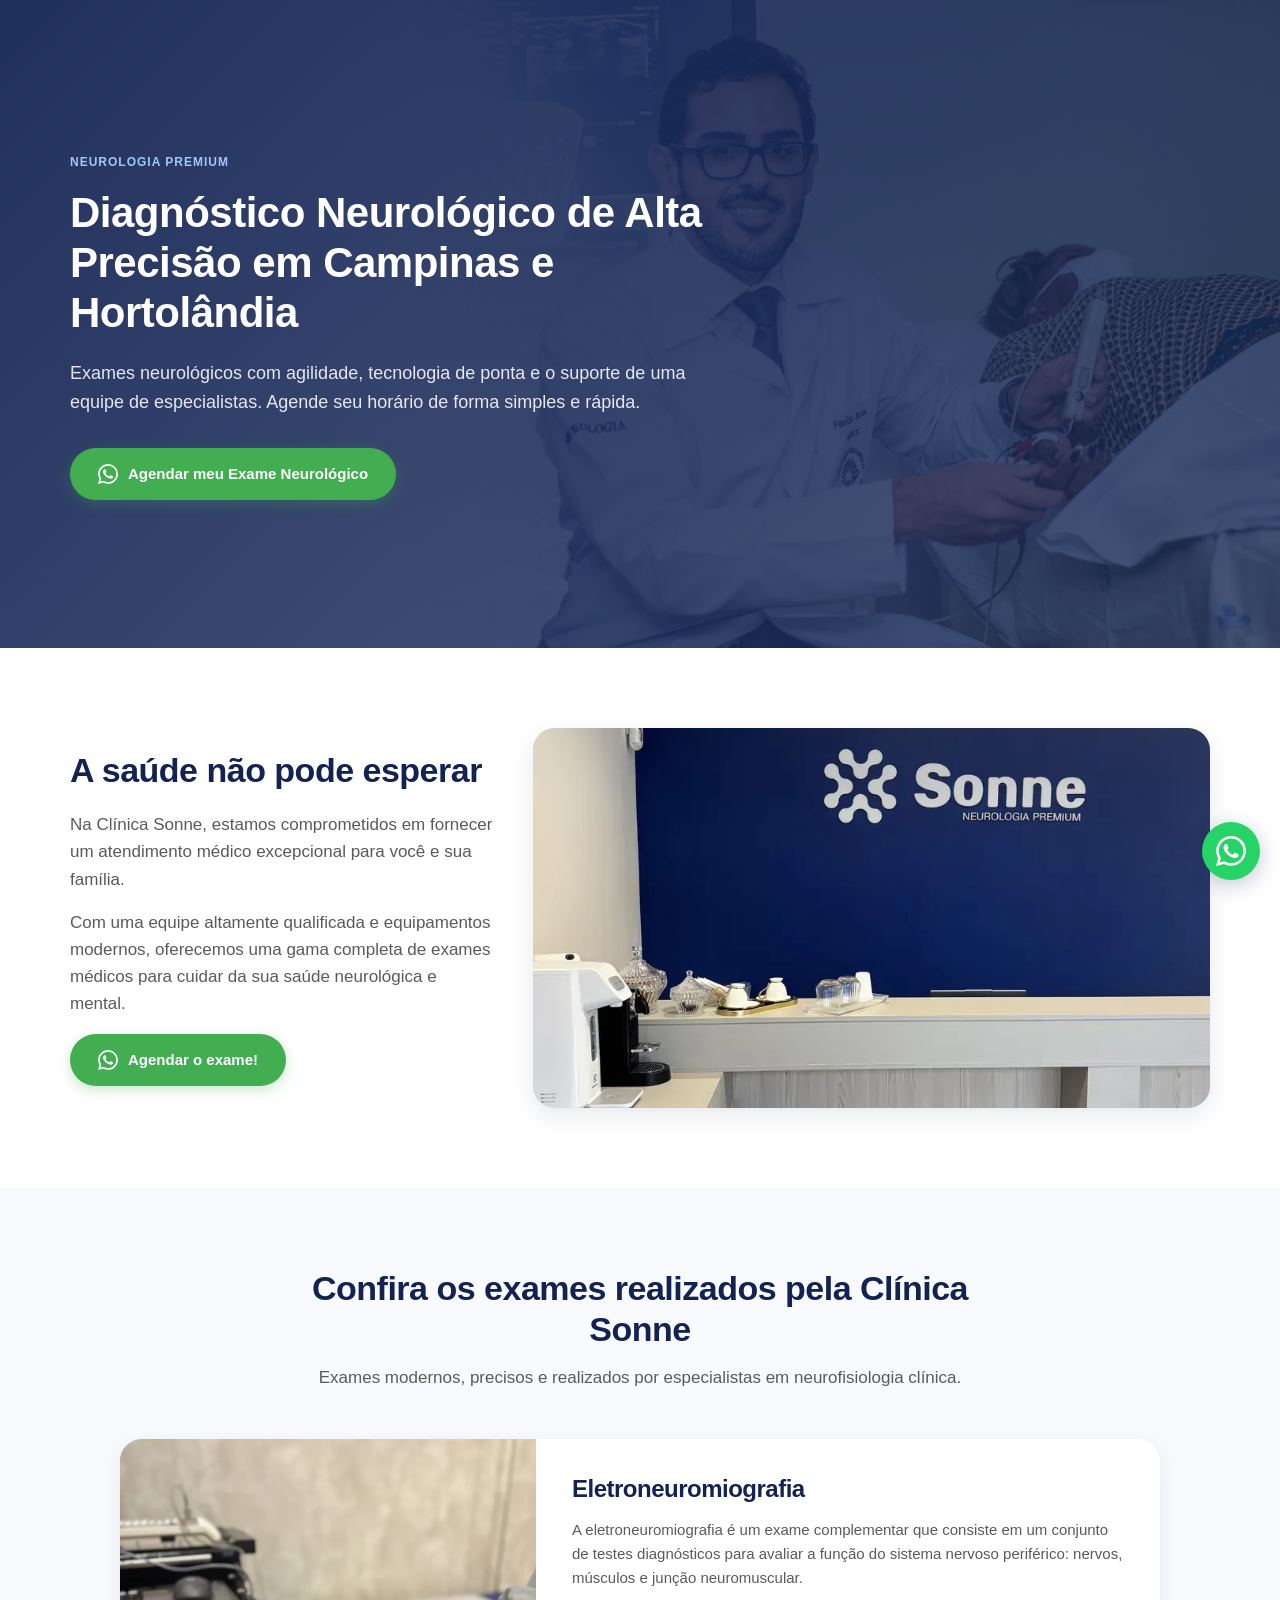
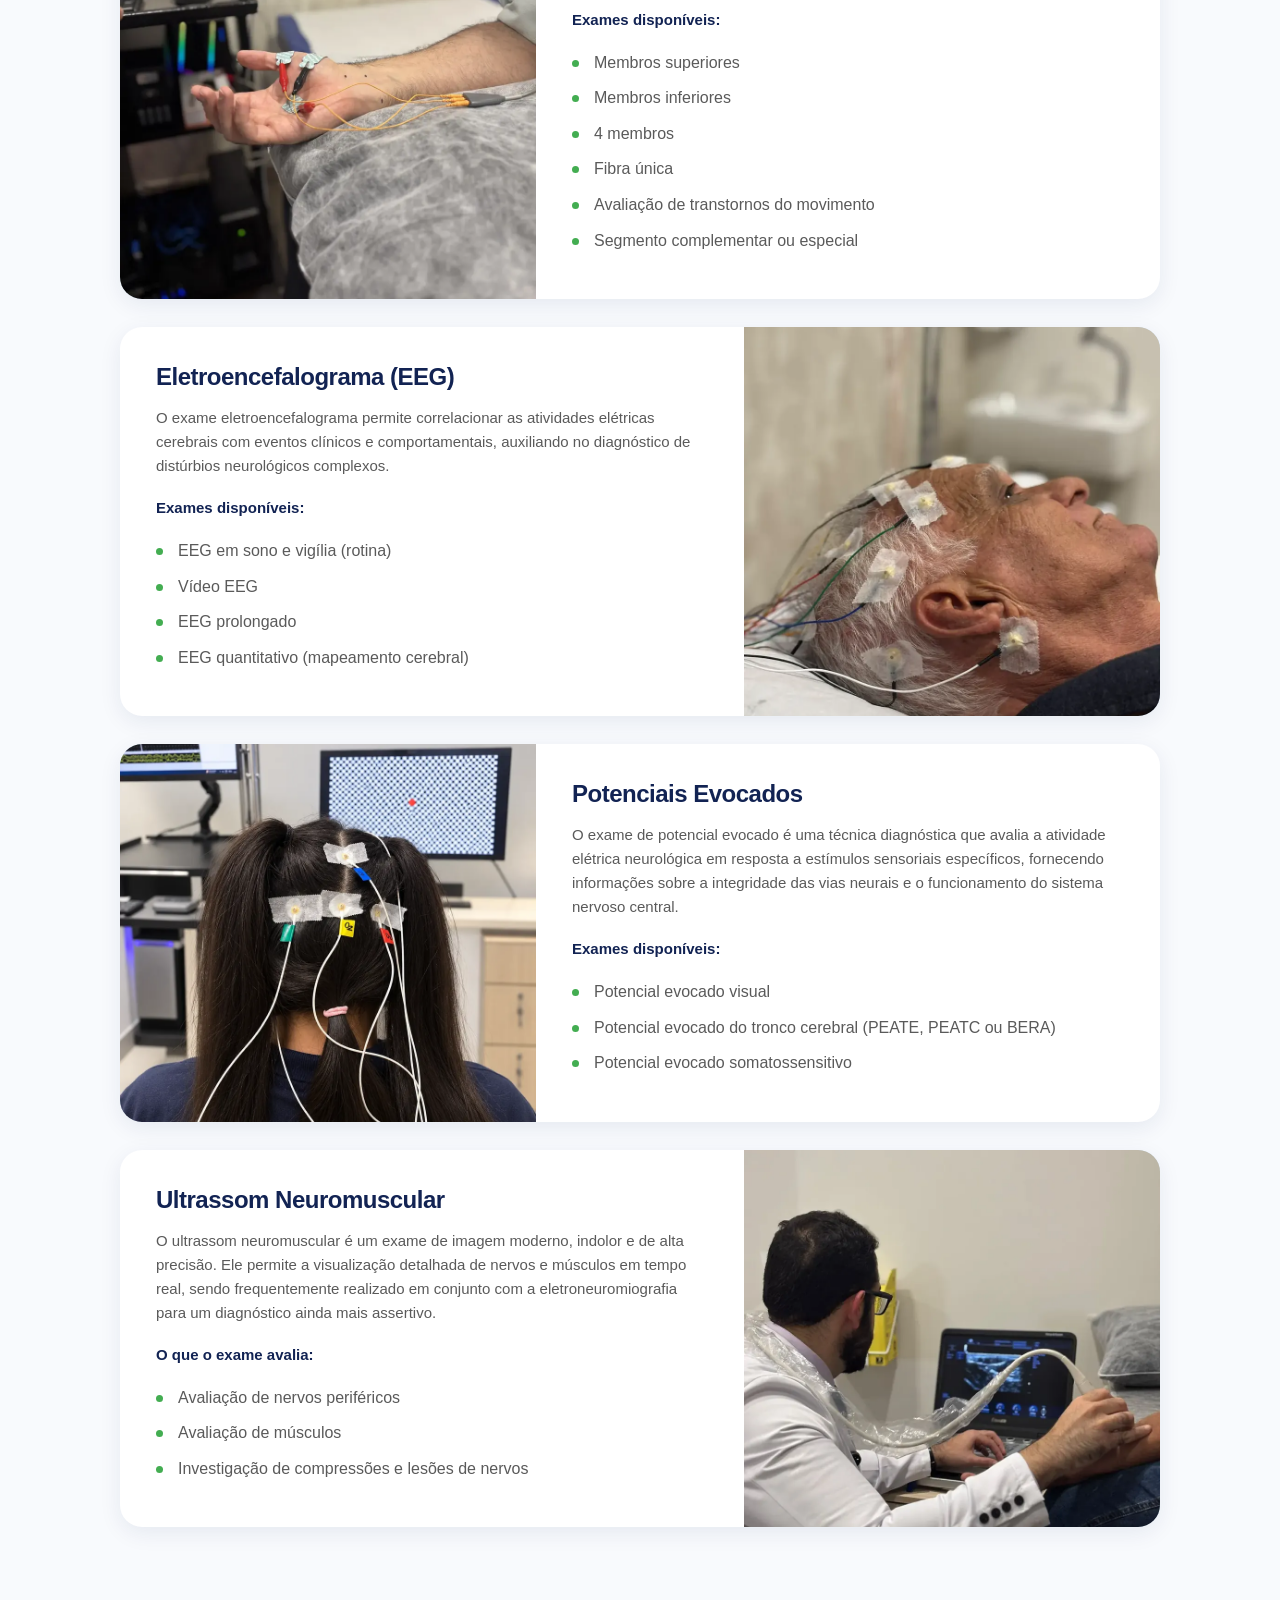
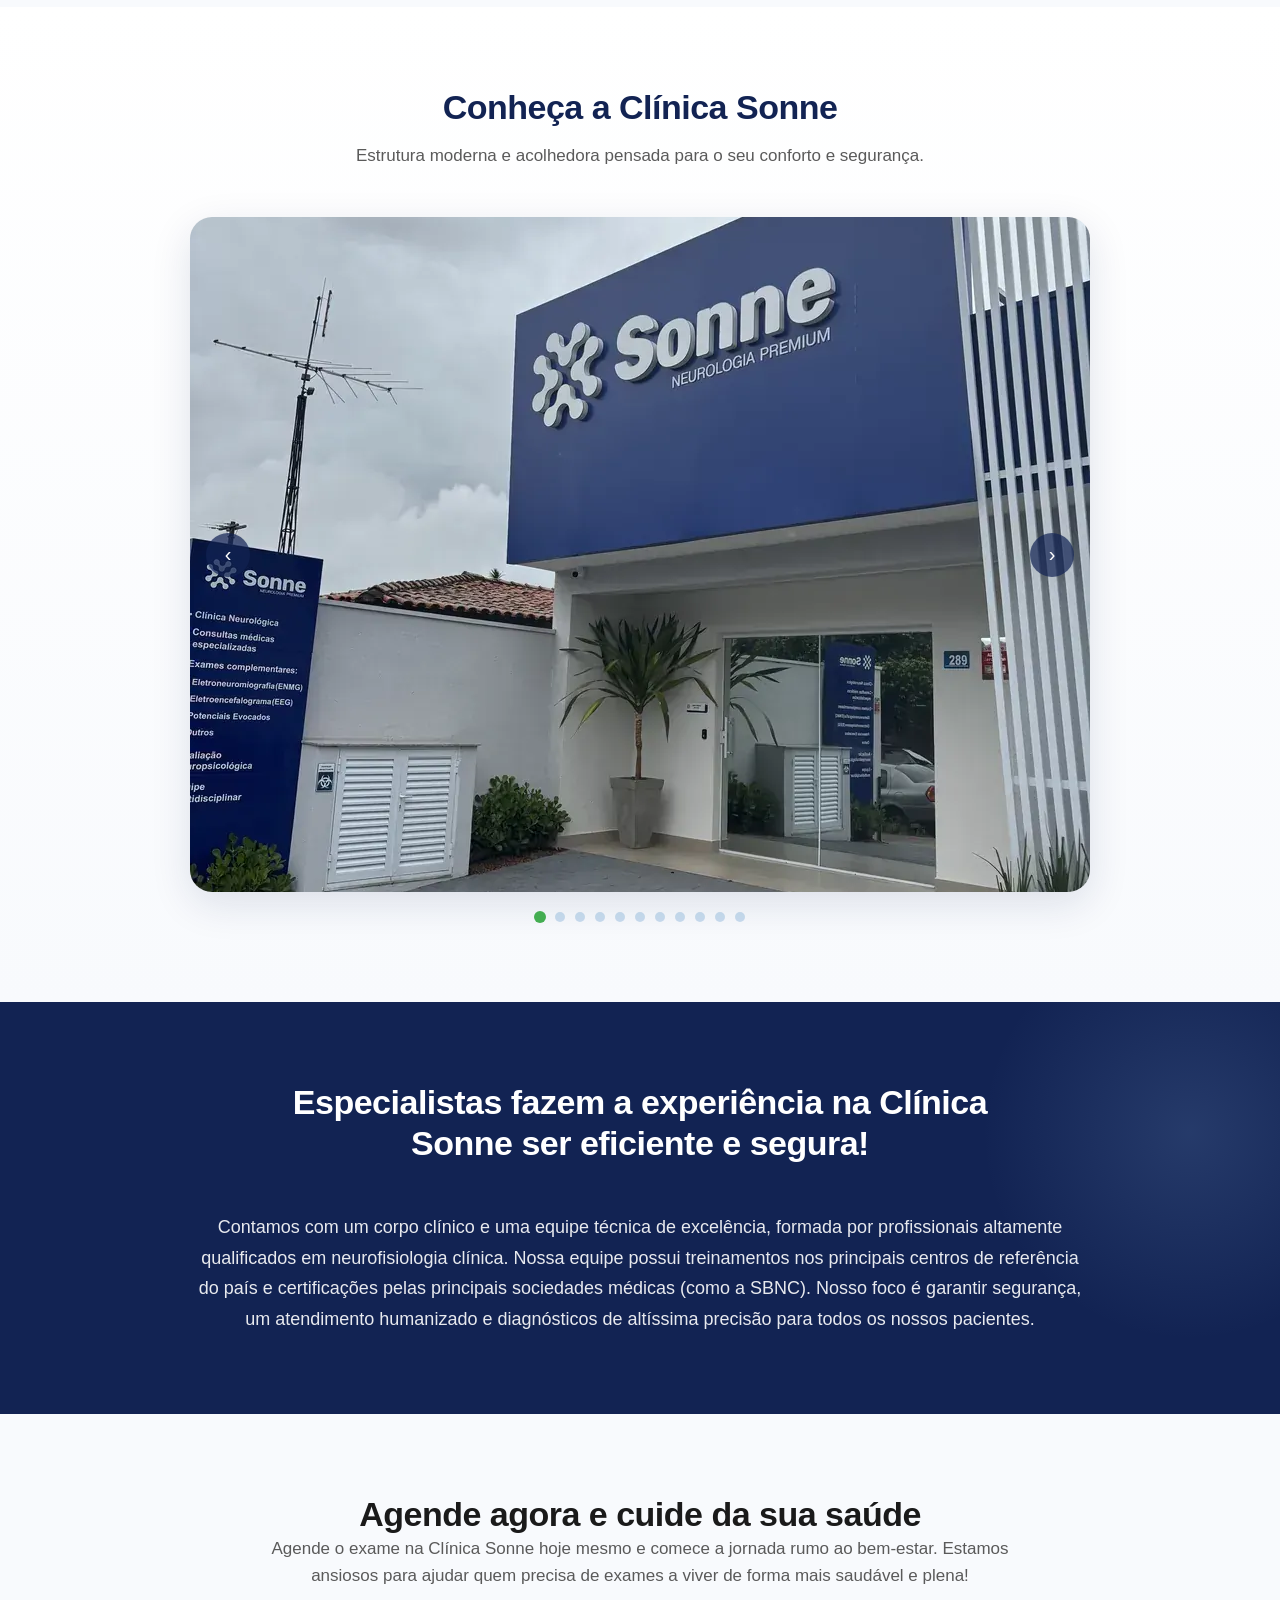
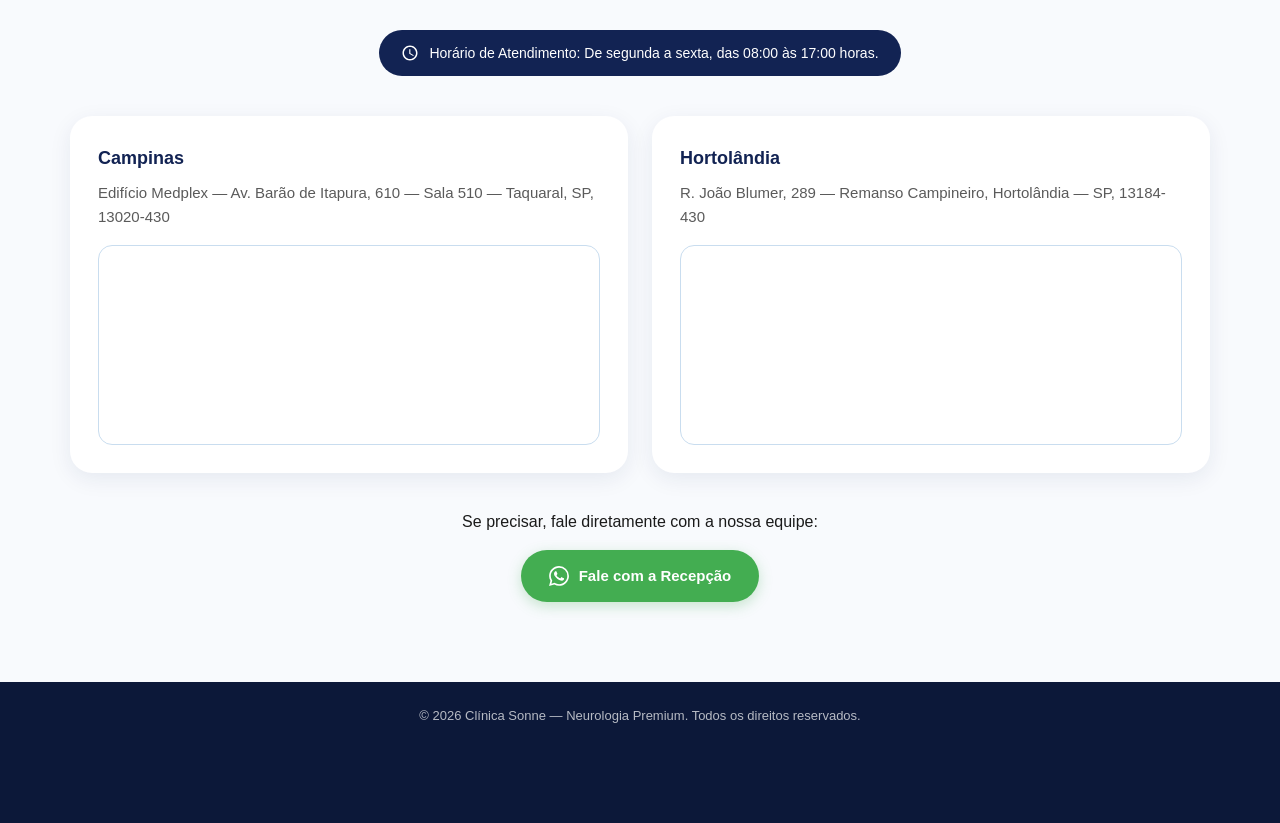
==== commit 88d962c6: "Add assessment list to neuromuscular ultrasound card" ====
--- a/index.html
+++ b/index.html
@@ -589,6 +589,12 @@
           <div class="exame-content">
           <h3>Ultrassom Neuromuscular</h3>
           <p>O ultrassom neuromuscular é um exame de imagem moderno, indolor e de alta precisão. Ele permite a visualização detalhada de nervos e músculos em tempo real, sendo frequentemente realizado em conjunto com a eletroneuromiografia para um diagnóstico ainda mais assertivo.</p>
+          <p><strong>O que o exame avalia:</strong></p>
+          <ul>
+            <li>Avaliação de nervos periféricos</li>
+            <li>Avaliação de músculos</li>
+            <li>Investigação de compressões e lesões de nervos</li>
+          </ul>
                   </div>
         </article>
       </div>
